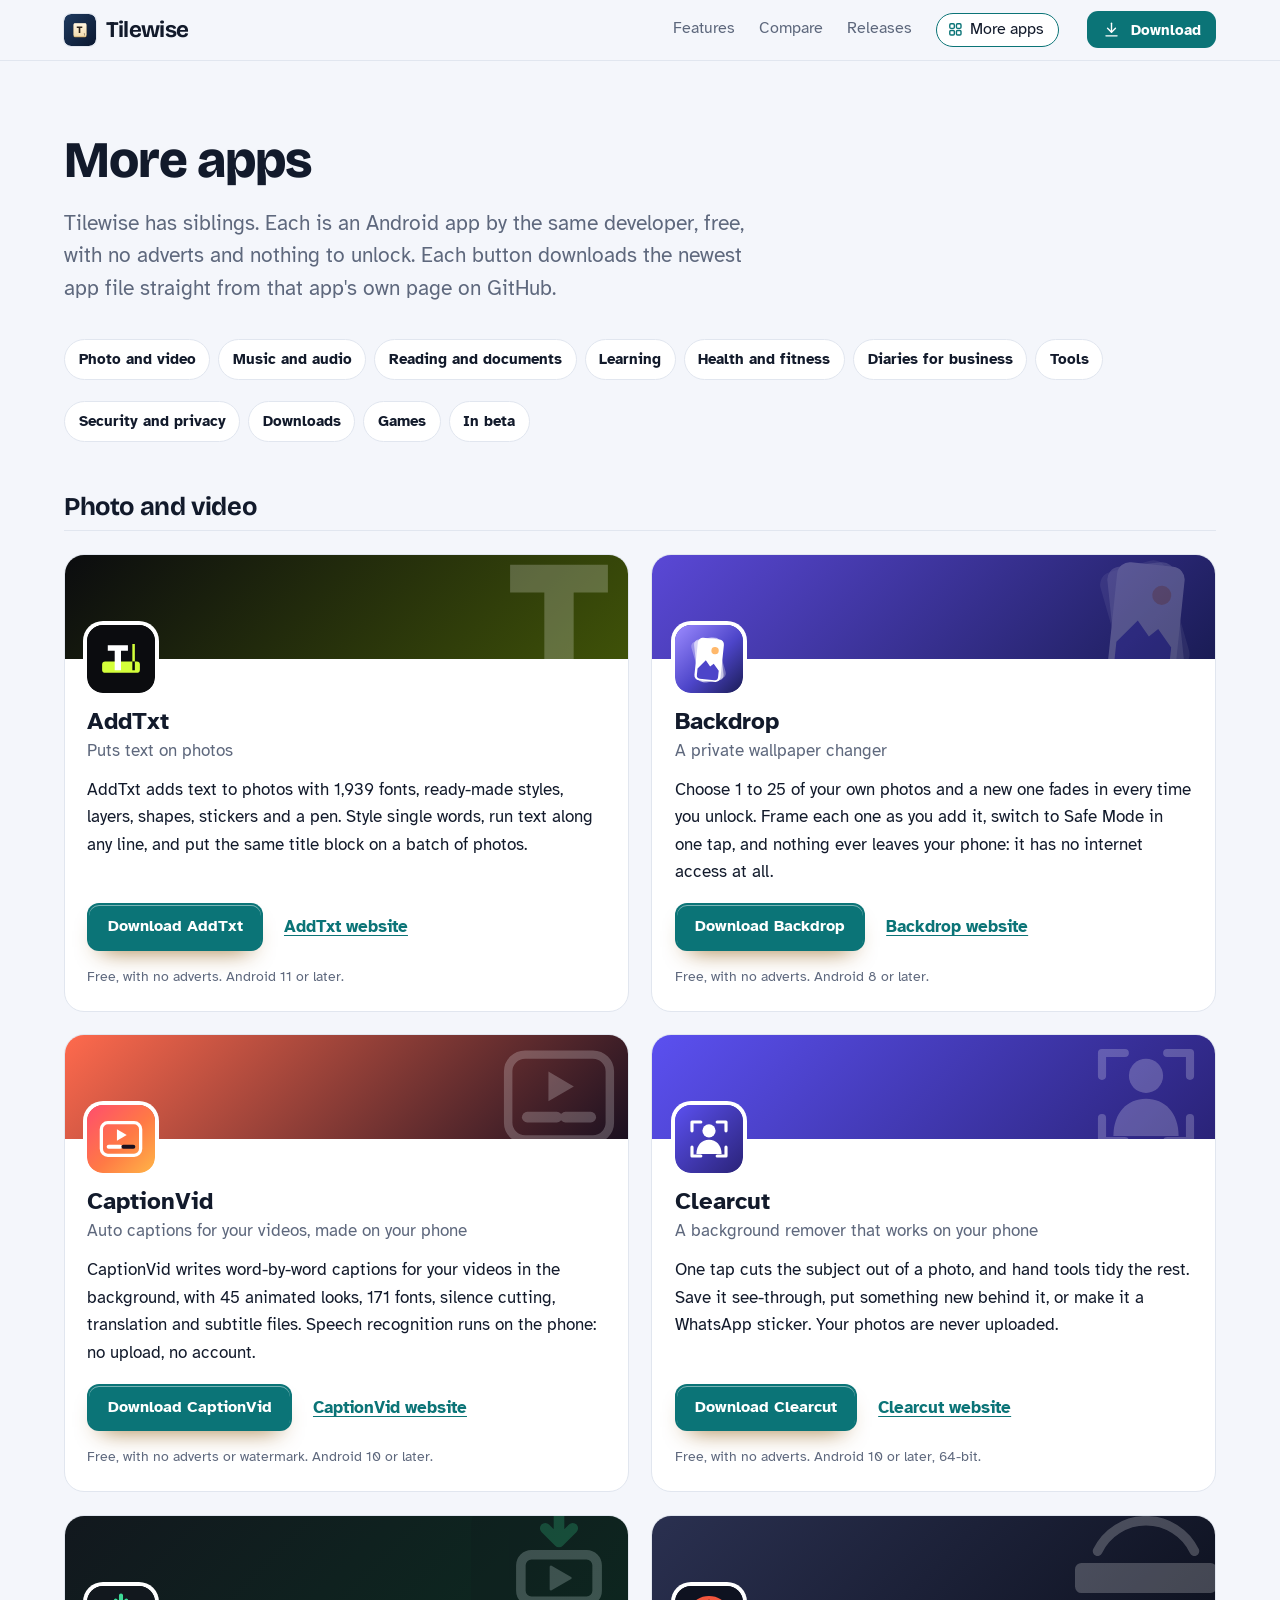
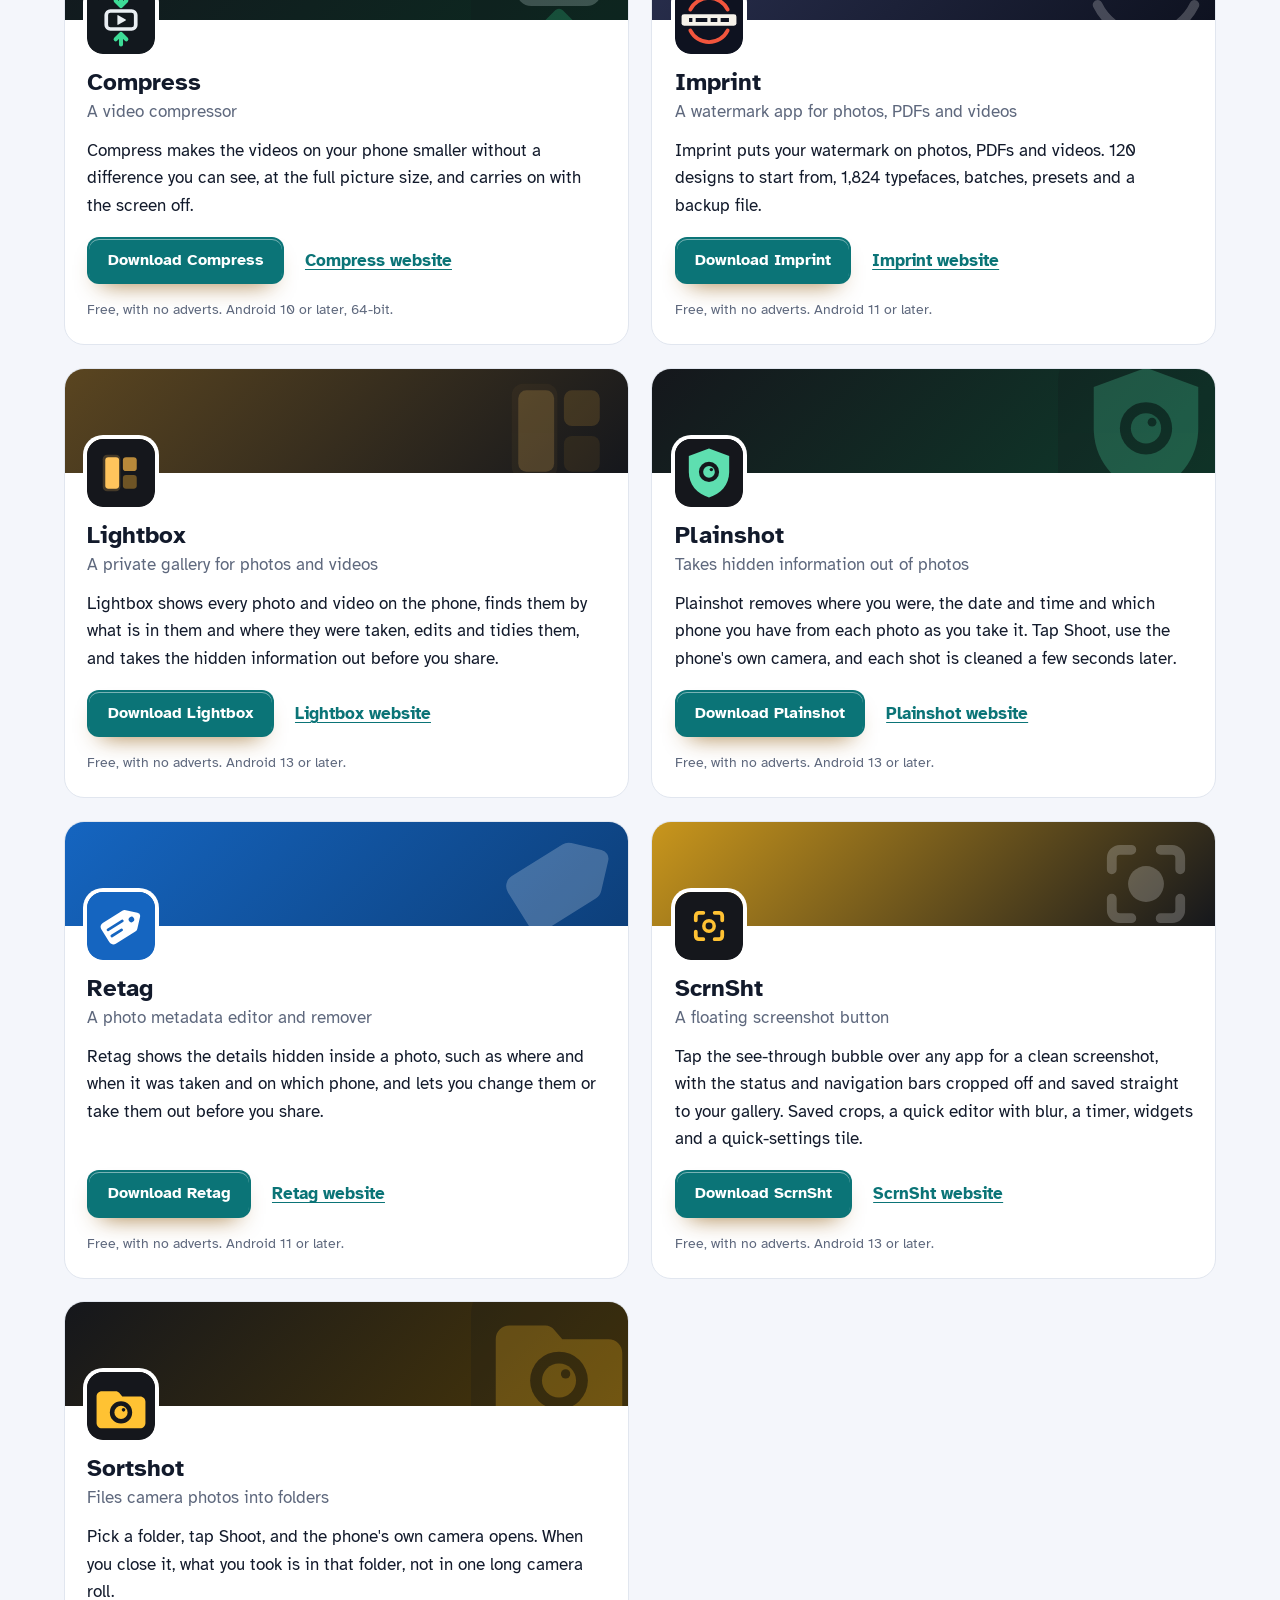
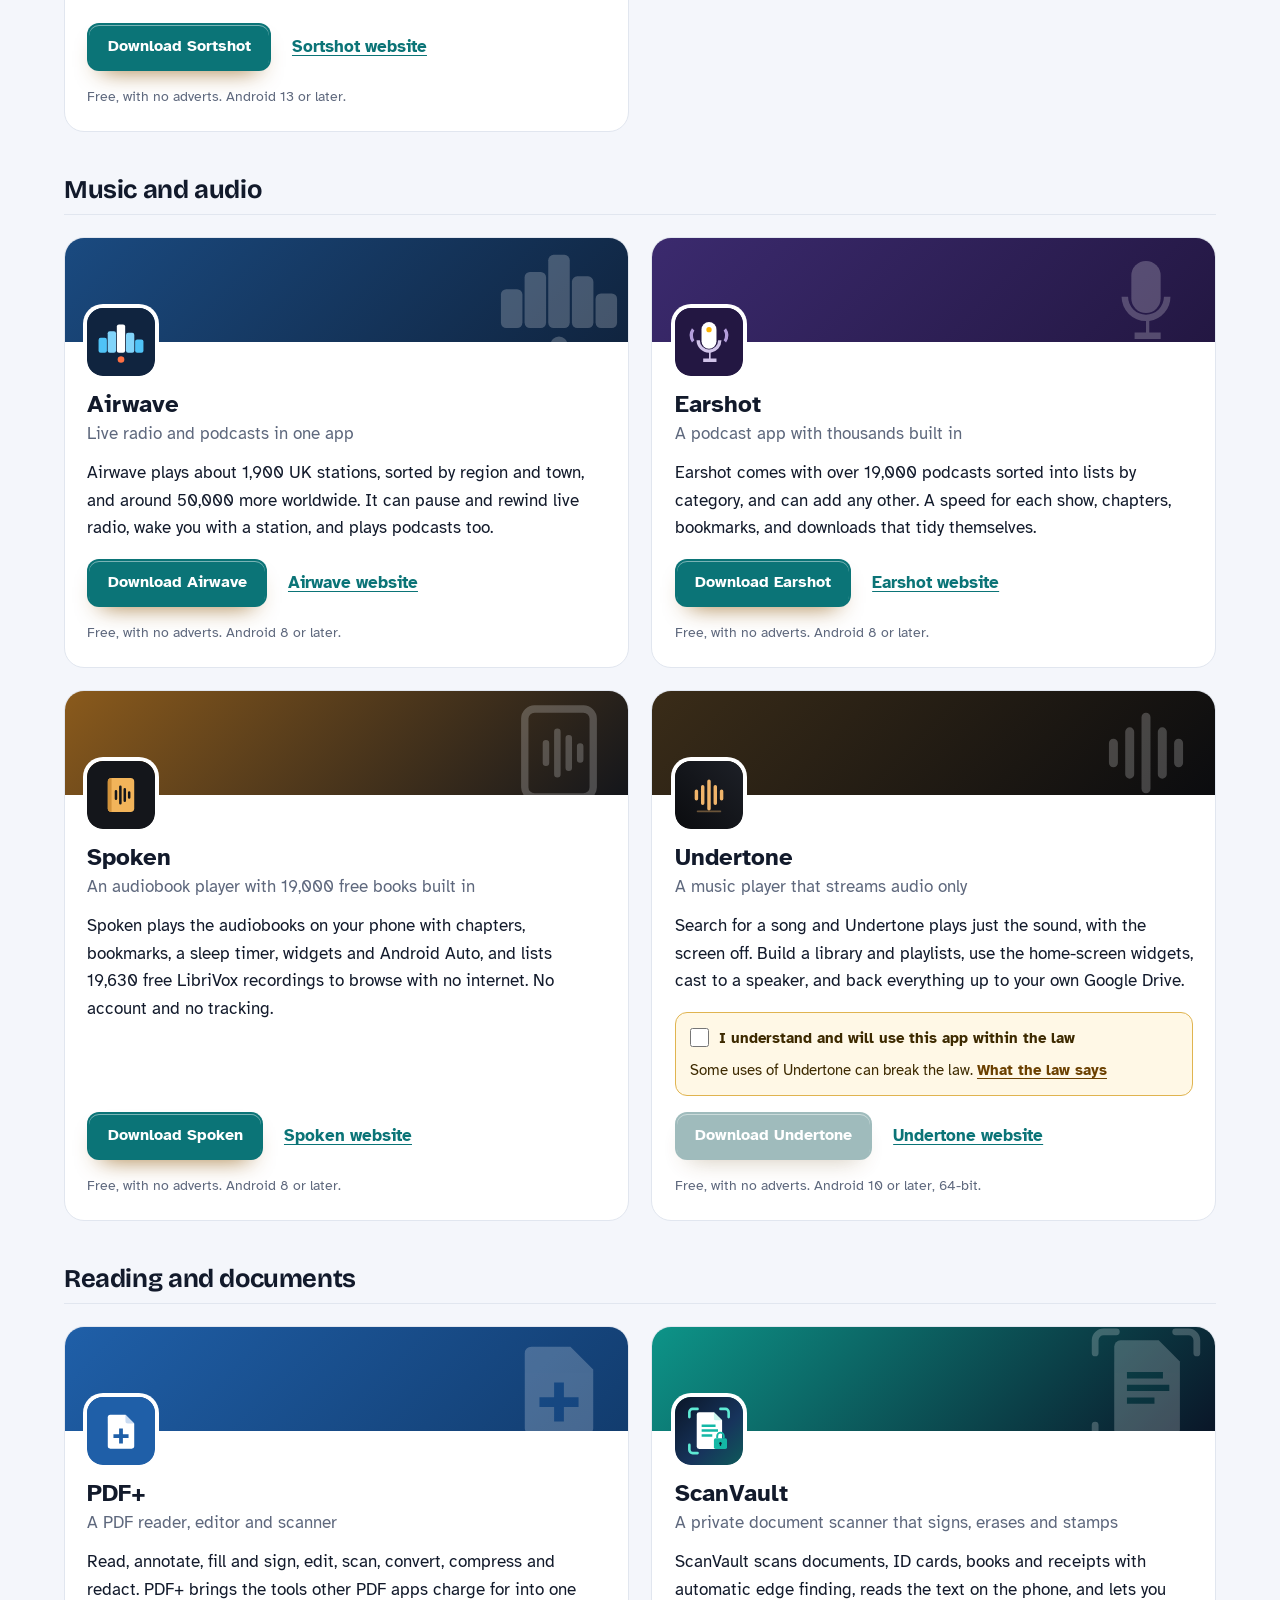
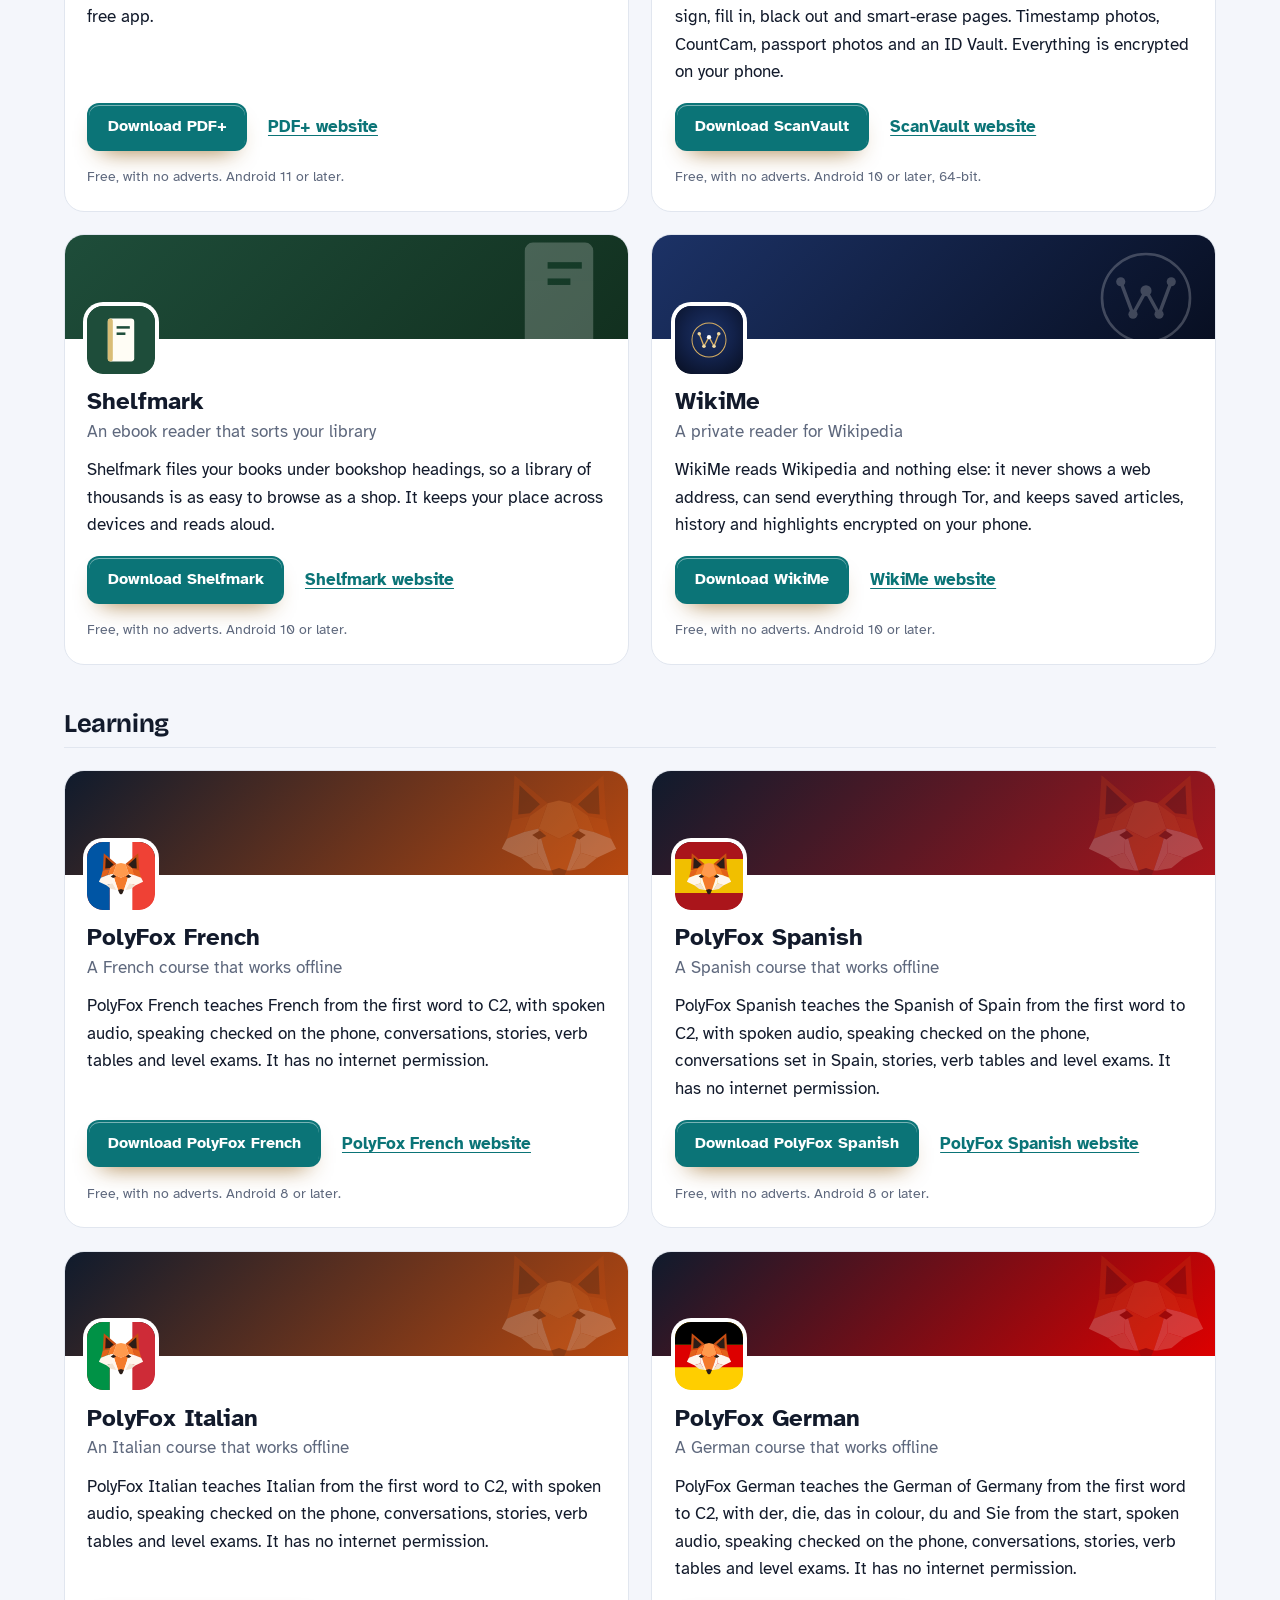
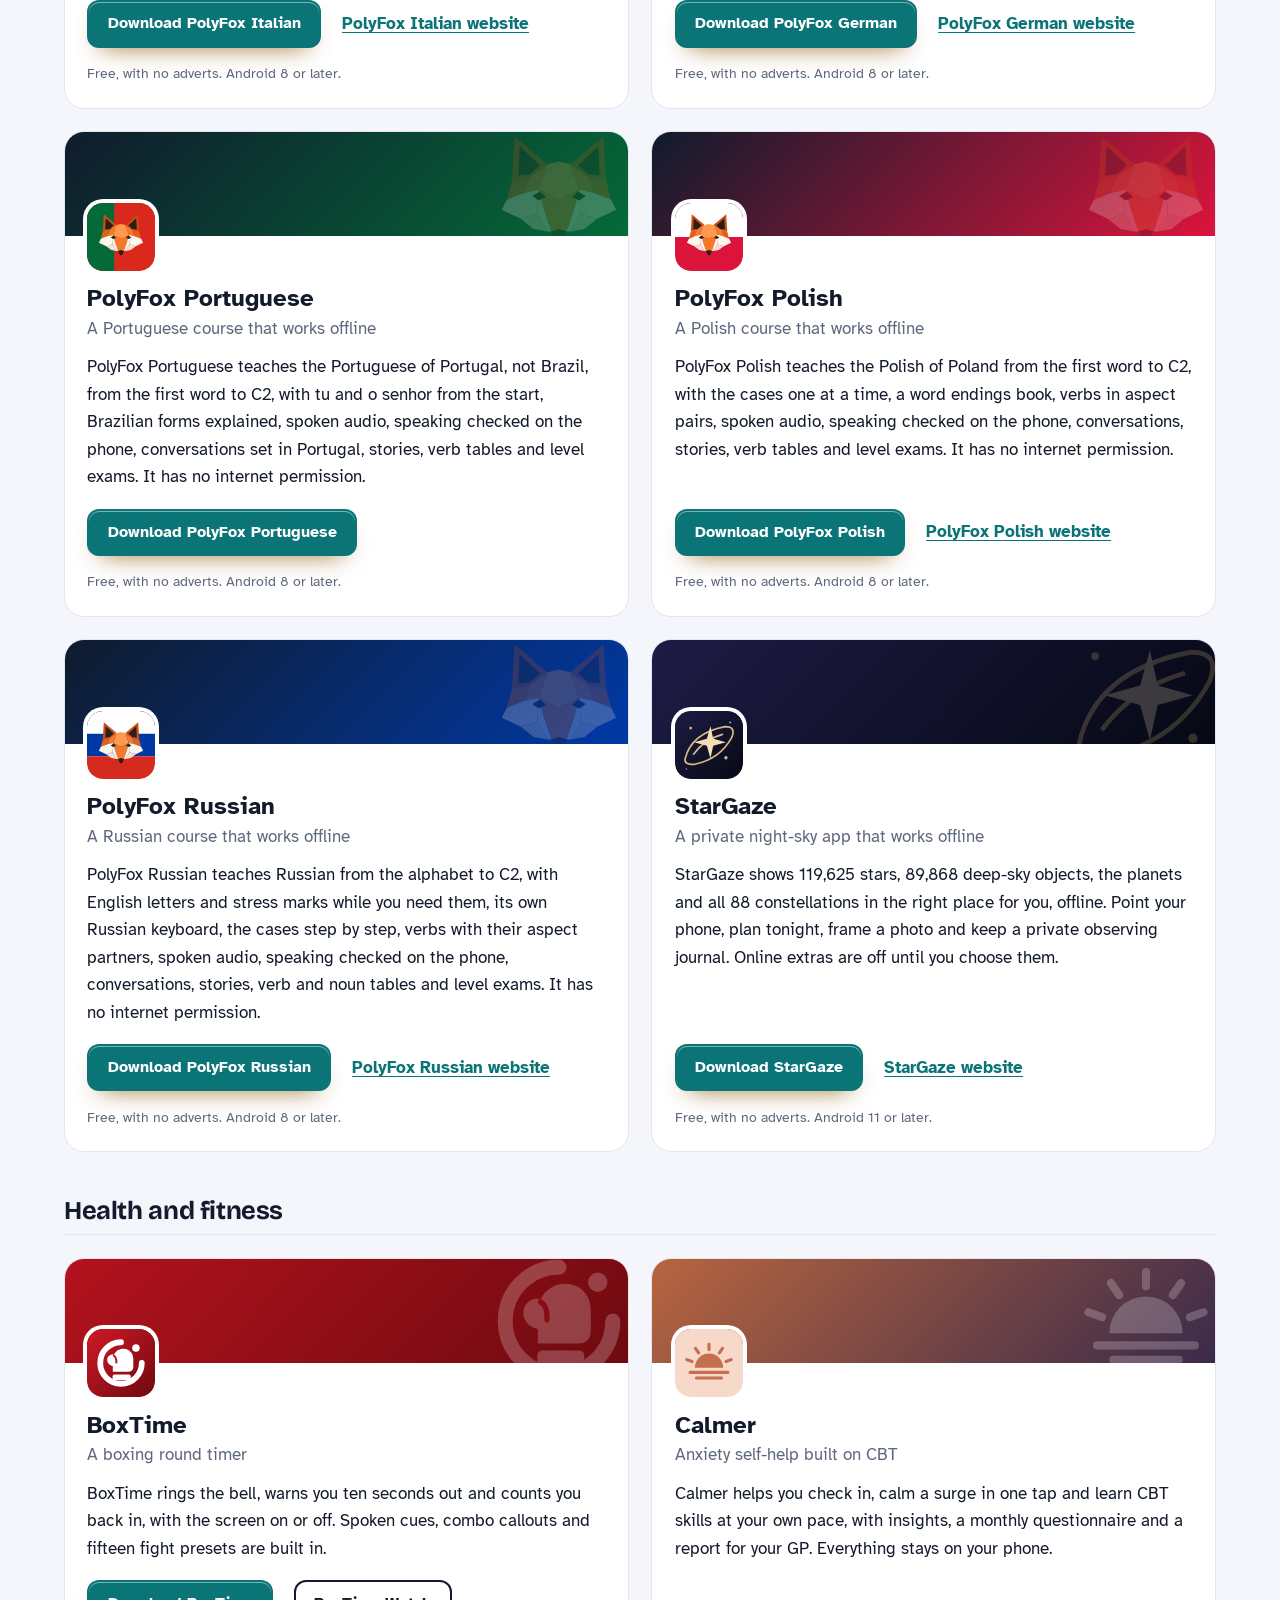
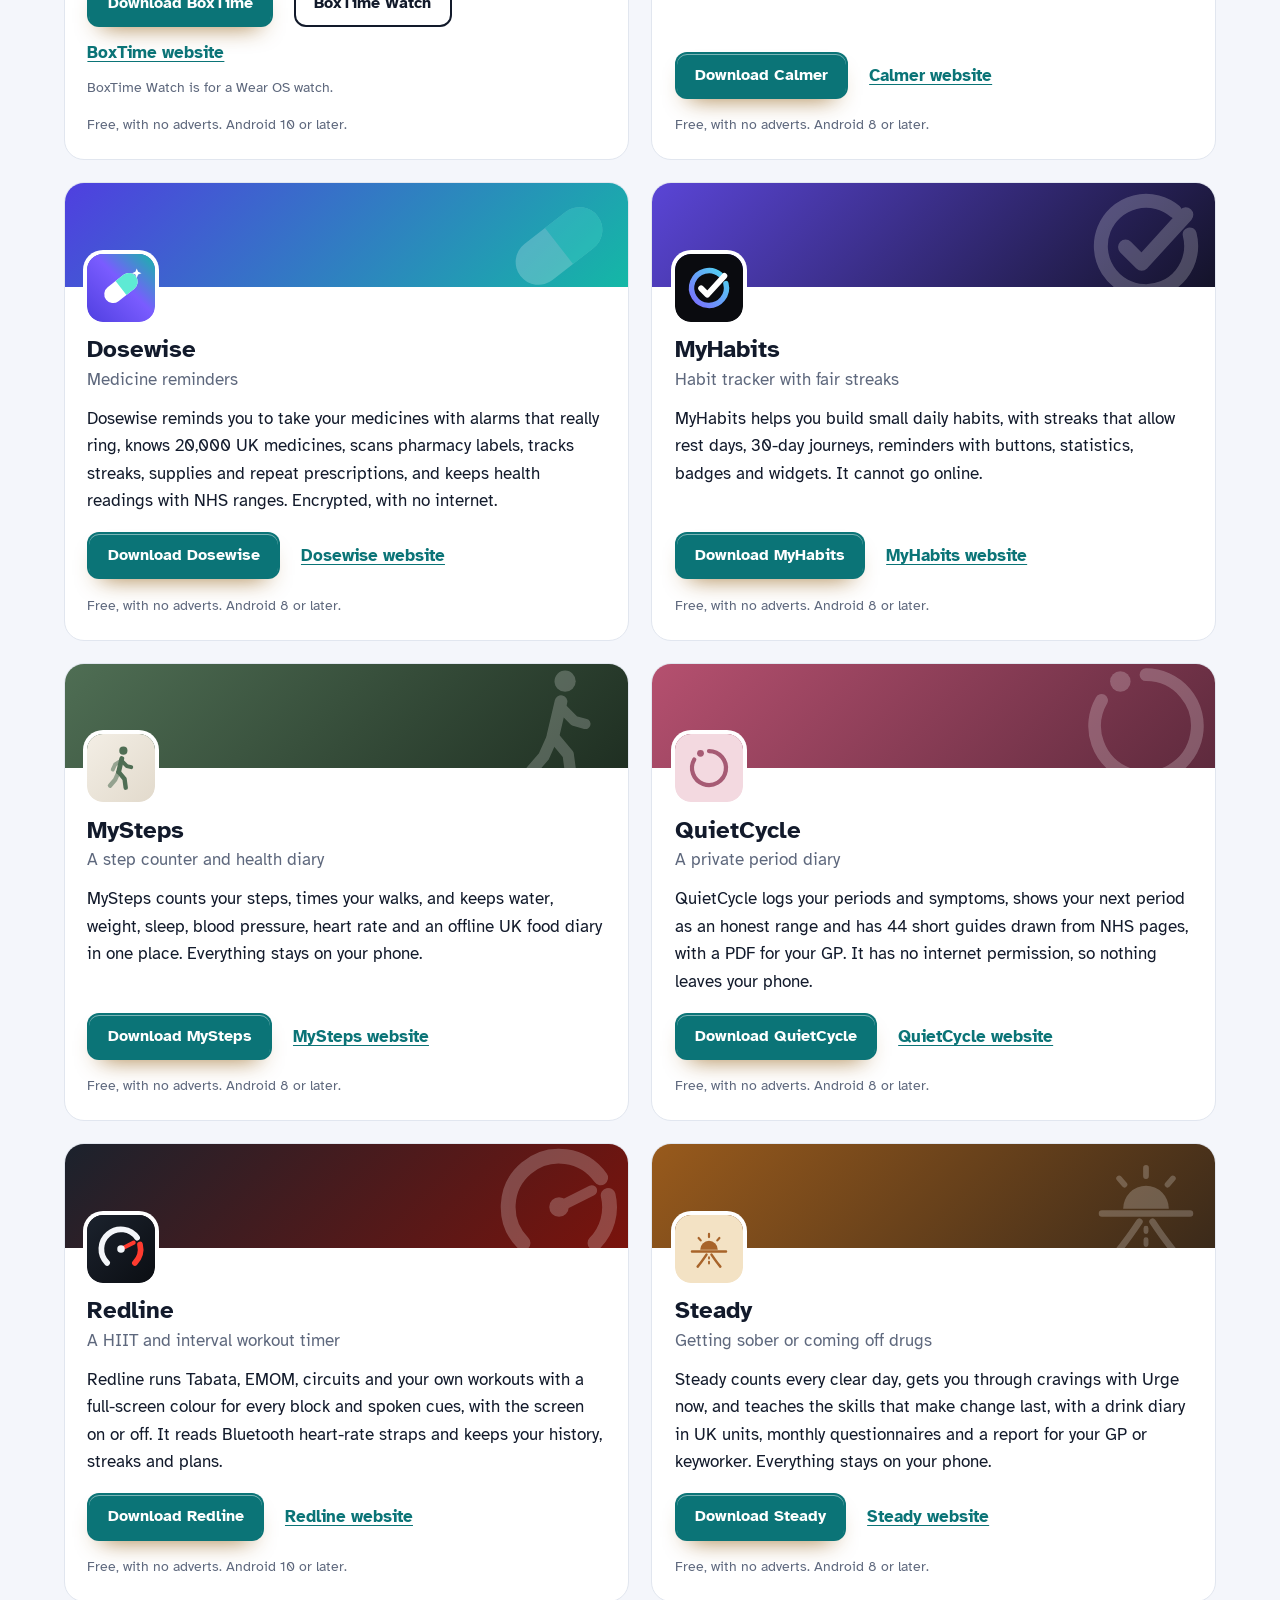
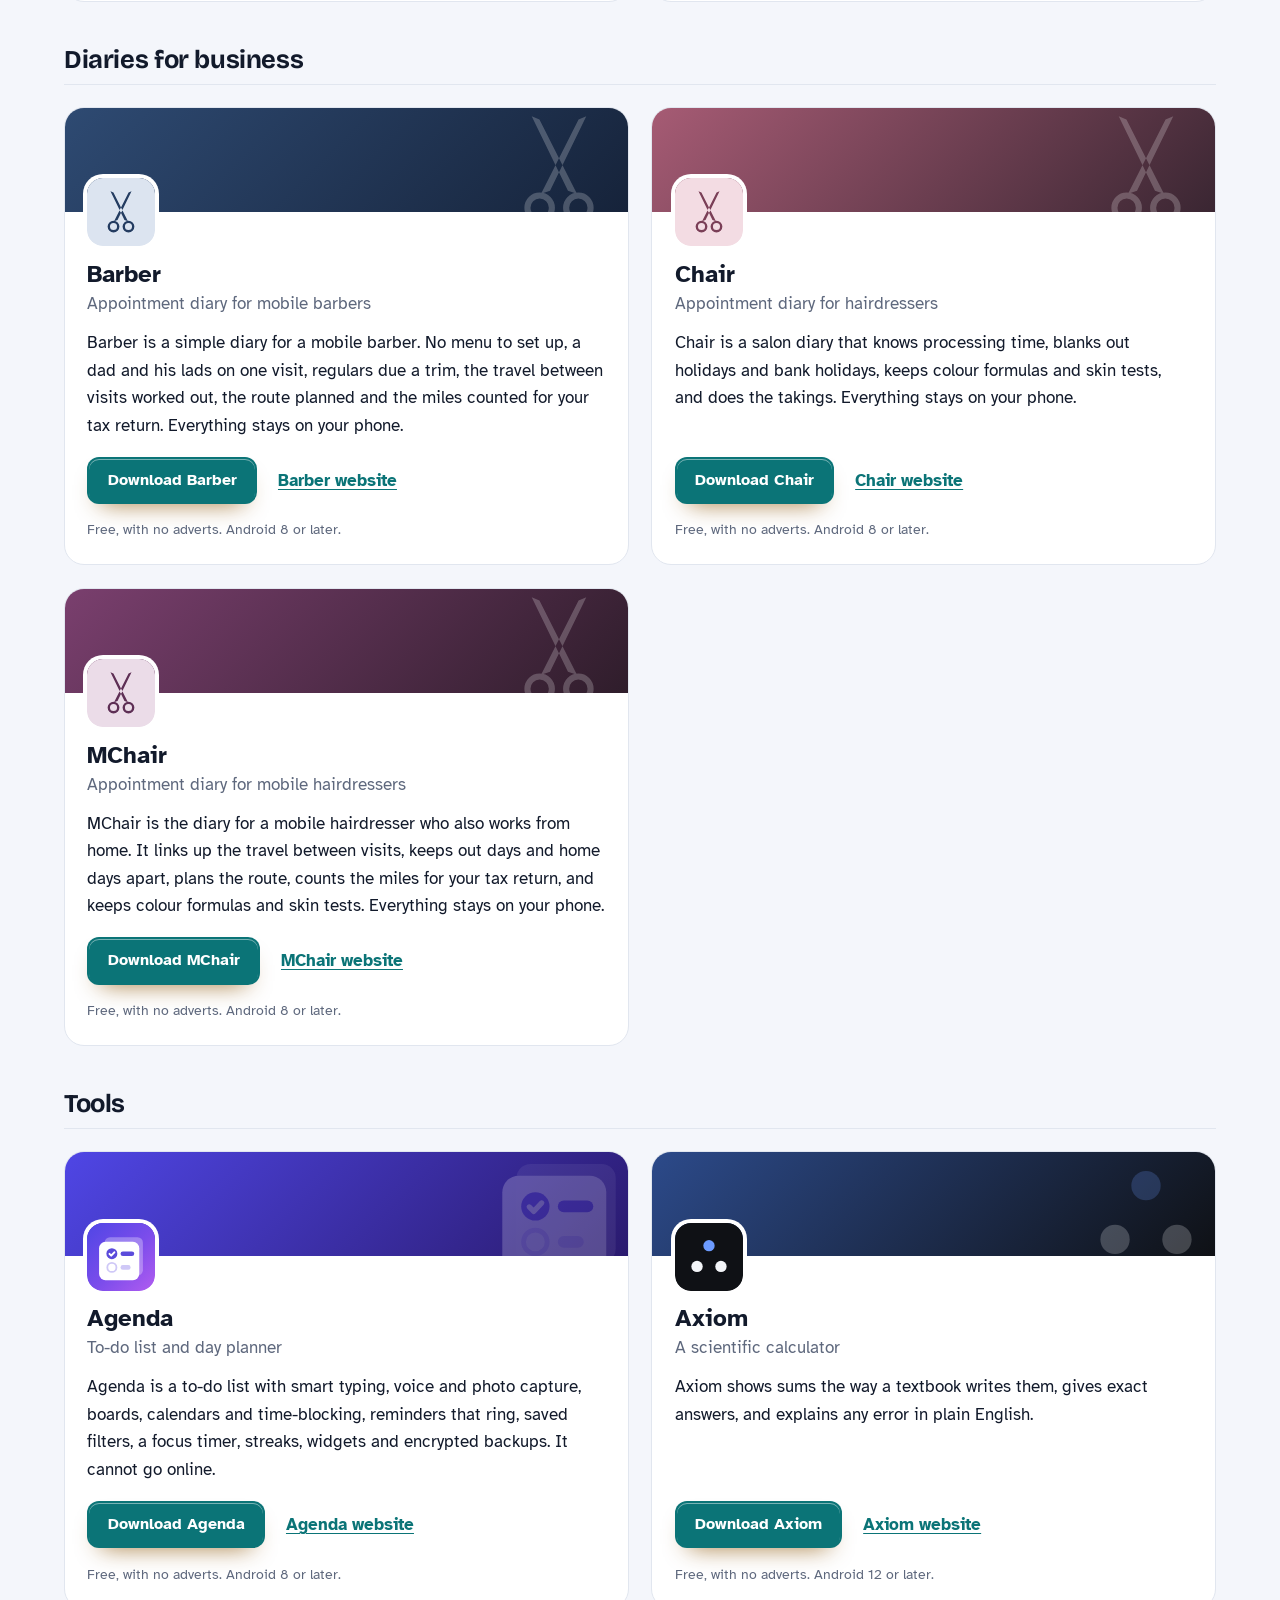
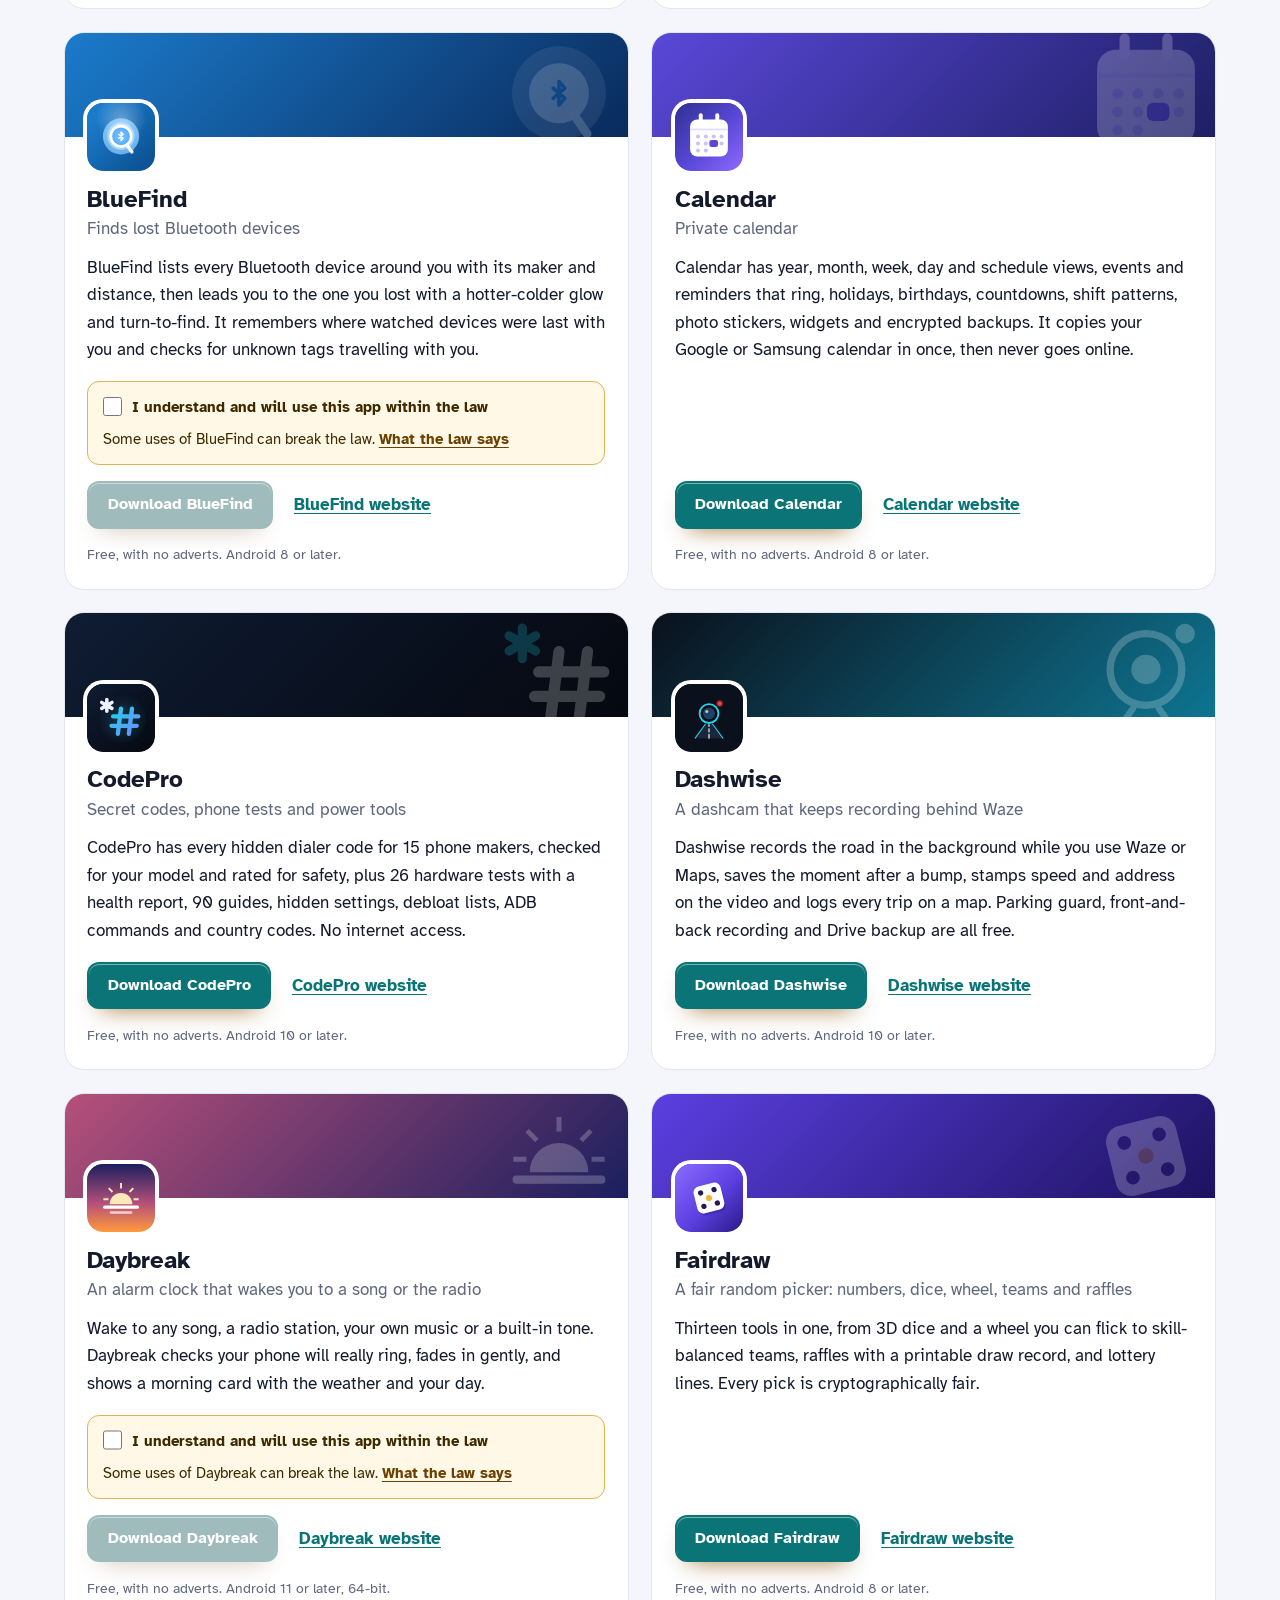
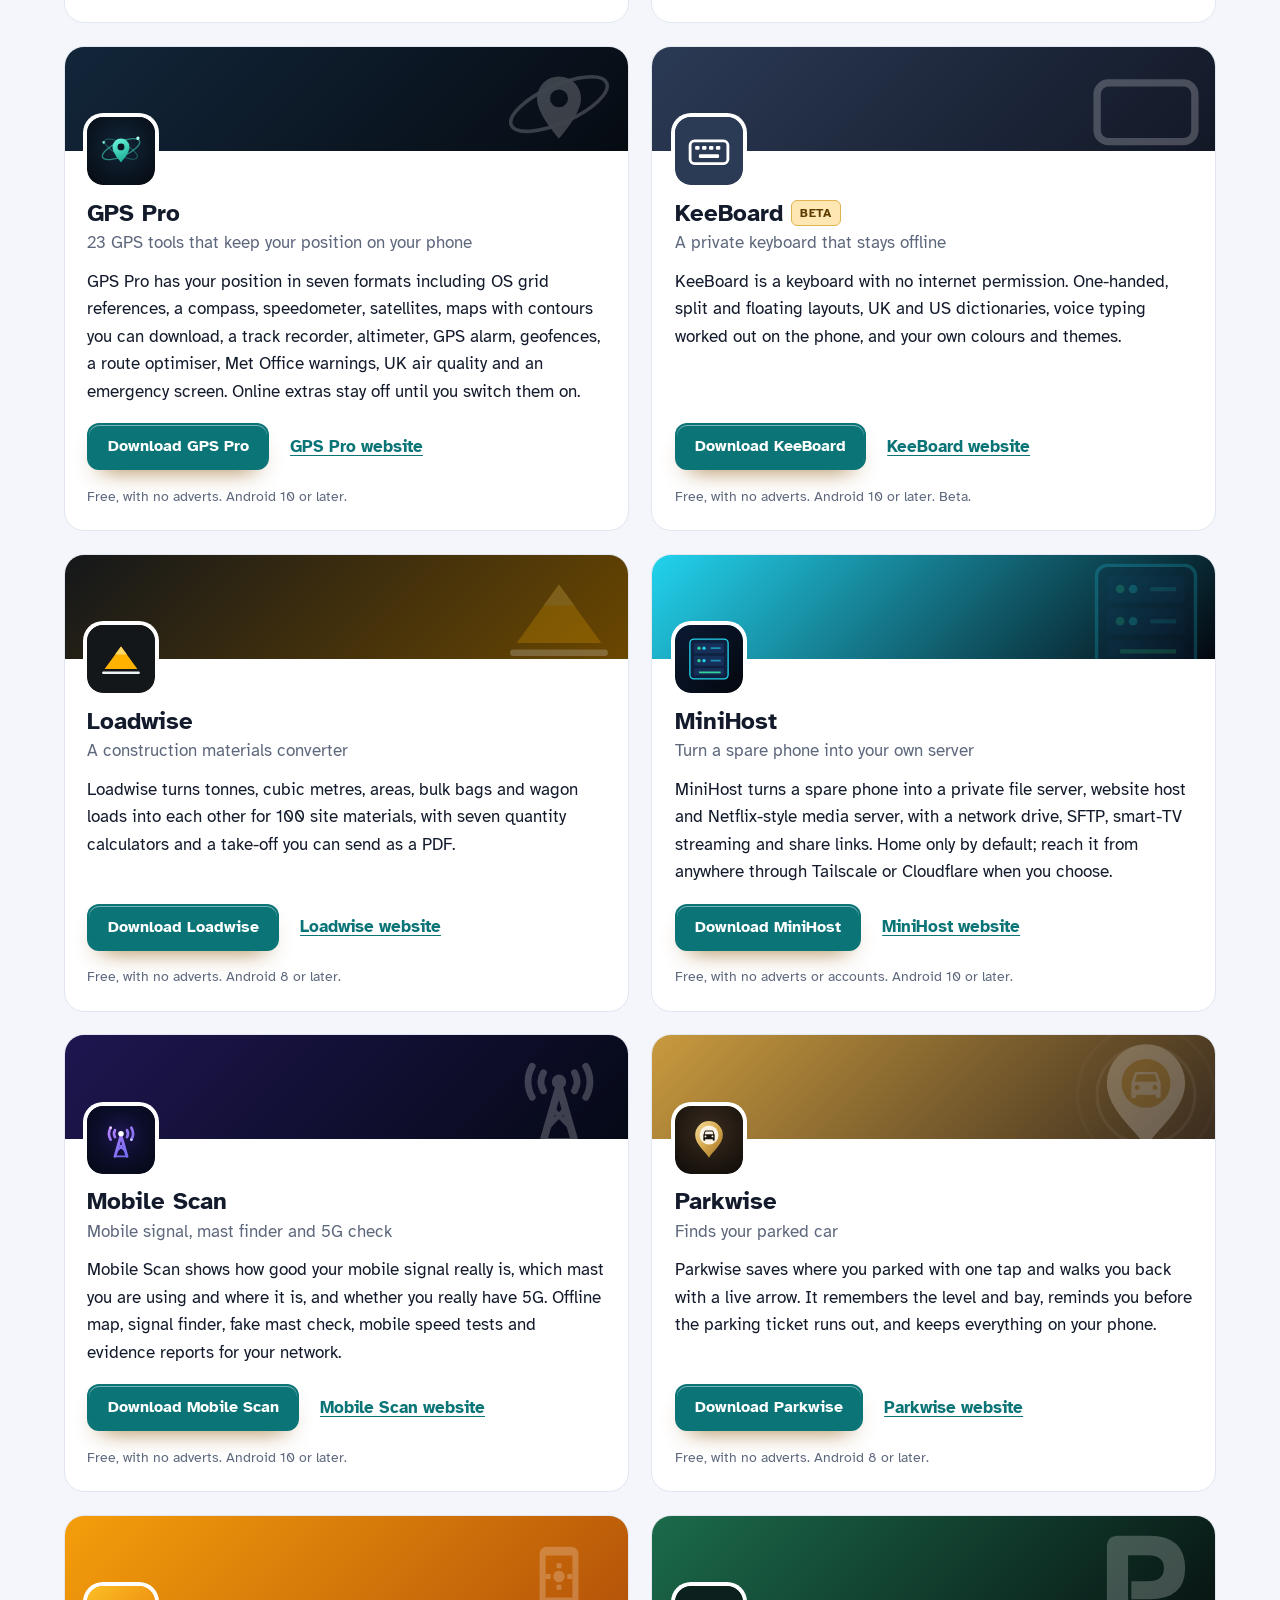
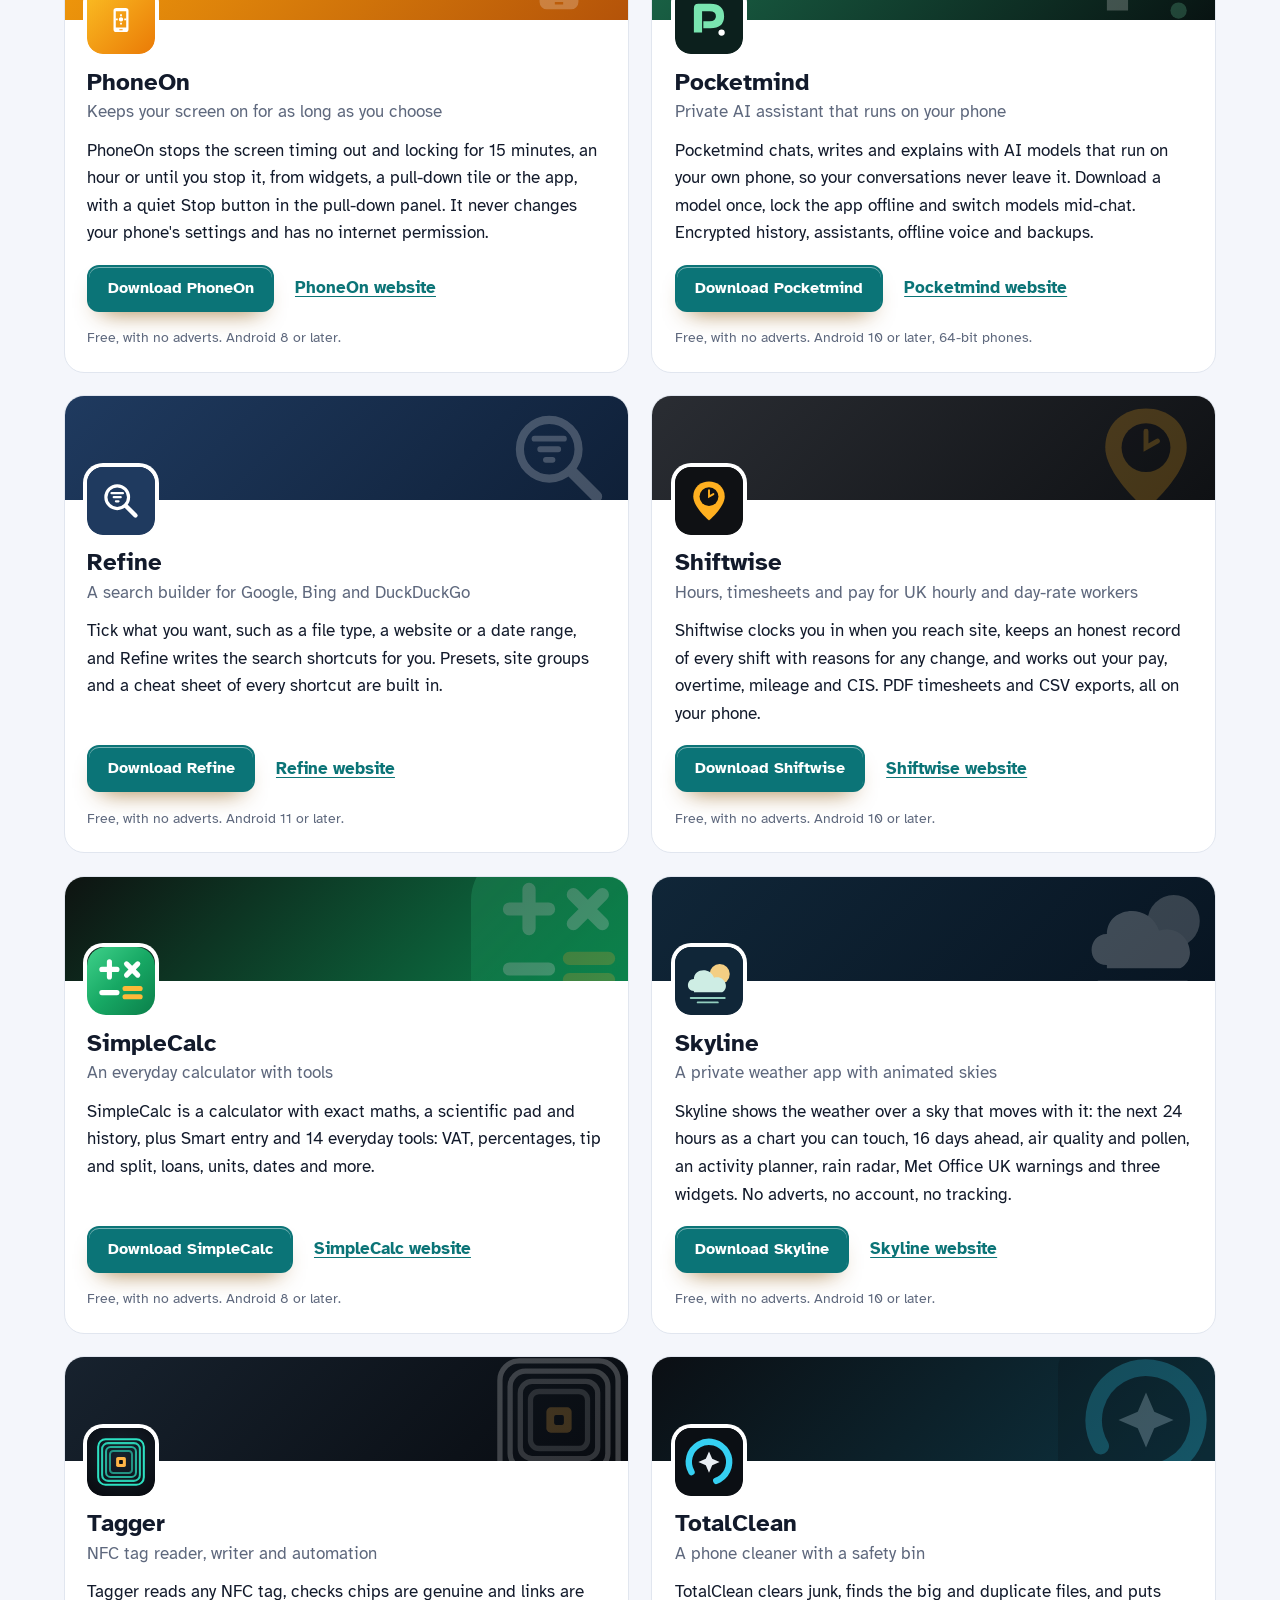
==== more-apps.html @ 2ae79c4f "More apps: add MegaGen" ====
<!DOCTYPE html>
<html lang="en-GB">
<head>
<meta charset="utf-8">
<meta name="viewport" content="width=device-width, initial-scale=1">
<title>More free Android apps from the maker of Tilewise</title>
<meta name="description" content="All 92 free Android apps from the maker of Tilewise, in one list by category, each with its download and a link to its website.">
<meta name="author" content="Jonathan Jackson">
<link rel="canonical" href="https://customgpter.github.io/tilewise/more-apps.html">
<meta name="theme-color" content="#f4f6fb" media="(prefers-color-scheme: light)">
<meta name="theme-color" content="#0d1322" media="(prefers-color-scheme: dark)">
<meta property="og:type" content="website">
<meta property="og:site_name" content="Tilewise">
<meta property="og:title" content="More free Android apps from the maker of Tilewise">
<meta property="og:description" content="All 92 free Android apps from the maker of Tilewise, in one list by category, each with its download and a link to its website.">
<meta property="og:url" content="https://customgpter.github.io/tilewise/more-apps.html">
<meta property="og:image" content="https://customgpter.github.io/tilewise/assets/og.png">
<meta property="og:image:width" content="1200">
<meta property="og:image:height" content="630">
<meta property="og:image:alt" content="Tilewise&#x27;s game screen: a word scoring on the board, the rack of cream tiles below">
<meta property="og:locale" content="en_GB">
<meta name="twitter:card" content="summary_large_image">
<link rel="icon" href="./assets/favicon.svg" type="image/svg+xml">
<link rel="apple-touch-icon" href="./assets/apple-touch-icon.png">
<link rel="preload" href="./assets/fonts/bricolage-grotesque-latin.woff2" as="font" type="font/woff2" crossorigin>
<link rel="preload" href="./assets/fonts/atkinson-hyperlegible-latin-400-normal.woff2" as="font" type="font/woff2" crossorigin>
<link rel="stylesheet" href="./assets/site.css?v=1">
<link rel="stylesheet" href="./assets/house.css?v=1">
<script type="application/ld+json">{"@context":"https://schema.org","@type":"ItemList","name":"Apps from the maker of Tilewise","url":"https://customgpter.github.io/tilewise/more-apps.html","itemListElement":[{"@type":"ListItem","position":1,"name":"AddTxt","url":"https://customgpter.github.io/addtxt/"},{"@type":"ListItem","position":2,"name":"Backdrop","url":"https://customgpter.github.io/backdrop/"},{"@type":"ListItem","position":3,"name":"CaptionVid","url":"https://customgpter.github.io/captionvid/"},{"@type":"ListItem","position":4,"name":"Clearcut","url":"https://customgpter.github.io/clearcut/"},{"@type":"ListItem","position":5,"name":"Compress","url":"https://customgpter.github.io/compress/"},{"@type":"ListItem","position":6,"name":"Imprint","url":"https://customgpter.github.io/imprint/"},{"@type":"ListItem","position":7,"name":"Lightbox","url":"https://customgpter.github.io/lightbox/"},{"@type":"ListItem","position":8,"name":"Plainshot","url":"https://customgpter.github.io/plainshot/"},{"@type":"ListItem","position":9,"name":"Retag","url":"https://customgpter.github.io/retag/"},{"@type":"ListItem","position":10,"name":"ScrnSht","url":"https://customgpter.github.io/scrnsht/"},{"@type":"ListItem","position":11,"name":"Sortshot","url":"https://customgpter.github.io/sortshot/"},{"@type":"ListItem","position":12,"name":"Airwave","url":"https://customgpter.github.io/airwave/"},{"@type":"ListItem","position":13,"name":"Earshot","url":"https://customgpter.github.io/earshot/"},{"@type":"ListItem","position":14,"name":"Spoken","url":"https://customgpter.github.io/spoken/"},{"@type":"ListItem","position":15,"name":"Undertone","url":"https://customgpter.github.io/undertone/"},{"@type":"ListItem","position":16,"name":"PDF+","url":"https://customgpter.github.io/pdfplus/"},{"@type":"ListItem","position":17,"name":"ScanVault","url":"https://customgpter.github.io/scanvault/"},{"@type":"ListItem","position":18,"name":"Shelfmark","url":"https://customgpter.github.io/shelfmark/"},{"@type":"ListItem","position":19,"name":"WikiMe","url":"https://customgpter.github.io/wikime/"},{"@type":"ListItem","position":20,"name":"PolyFox French","url":"https://customgpter.github.io/polyfox/"},{"@type":"ListItem","position":21,"name":"PolyFox German","url":"https://customgpter.github.io/polyfox-german/"},{"@type":"ListItem","position":22,"name":"PolyFox Polish","url":"https://customgpter.github.io/polyfox-polish/"},{"@type":"ListItem","position":23,"name":"PolyFox Russian","url":"https://customgpter.github.io/polyfox-russian/"},{"@type":"ListItem","position":24,"name":"StarGaze","url":"https://customgpter.github.io/stargaze/"},{"@type":"ListItem","position":25,"name":"BoxTime","url":"https://customgpter.github.io/boxtime/"},{"@type":"ListItem","position":26,"name":"Calmer","url":"https://customgpter.github.io/calmer/"},{"@type":"ListItem","position":27,"name":"Dosewise","url":"https://customgpter.github.io/dosewise/"},{"@type":"ListItem","position":28,"name":"MyHabits","url":"https://customgpter.github.io/myhabits/"},{"@type":"ListItem","position":29,"name":"MySteps","url":"https://customgpter.github.io/mysteps/"},{"@type":"ListItem","position":30,"name":"QuietCycle","url":"https://customgpter.github.io/quietcycle/"},{"@type":"ListItem","position":31,"name":"Redline","url":"https://customgpter.github.io/redline/"},{"@type":"ListItem","position":32,"name":"Steady","url":"https://customgpter.github.io/steady/"},{"@type":"ListItem","position":33,"name":"Barber","url":"https://customgpter.github.io/barber/"},{"@type":"ListItem","position":34,"name":"Chair","url":"https://customgpter.github.io/chair/"},{"@type":"ListItem","position":35,"name":"MChair","url":"https://customgpter.github.io/mchair/"},{"@type":"ListItem","position":36,"name":"Agenda","url":"https://customgpter.github.io/agenda/"},{"@type":"ListItem","position":37,"name":"Axiom","url":"https://customgpter.github.io/axiom/"},{"@type":"ListItem","position":38,"name":"BlueFind","url":"https://customgpter.github.io/bluefind/"},{"@type":"ListItem","position":39,"name":"Calendar","url":"https://customgpter.github.io/calendar/"},{"@type":"ListItem","position":40,"name":"CodePro","url":"https://customgpter.github.io/codepro/"},{"@type":"ListItem","position":41,"name":"Dashwise","url":"https://customgpter.github.io/dashwise/"},{"@type":"ListItem","position":42,"name":"Daybreak","url":"https://customgpter.github.io/daybreak/"},{"@type":"ListItem","position":43,"name":"Fairdraw","url":"https://customgpter.github.io/fairdraw/"},{"@type":"ListItem","position":44,"name":"GPS Pro","url":"https://customgpter.github.io/gpspro/"},{"@type":"ListItem","position":45,"name":"KeeBoard","url":"https://customgpter.github.io/keeboard/"},{"@type":"ListItem","position":46,"name":"Loadwise","url":"https://customgpter.github.io/loadwise/"},{"@type":"ListItem","position":47,"name":"MiniHost","url":"https://customgpter.github.io/minihost/"},{"@type":"ListItem","position":48,"name":"Mobile Scan","url":"https://customgpter.github.io/mobilescan/"},{"@type":"ListItem","position":49,"name":"Parkwise","url":"https://customgpter.github.io/parkwise/"},{"@type":"ListItem","position":50,"name":"Pocketmind","url":"https://customgpter.github.io/pocketmind/"},{"@type":"ListItem","position":51,"name":"Refine","url":"https://customgpter.github.io/refine/"},{"@type":"ListItem","position":52,"name":"Shiftwise","url":"https://customgpter.github.io/shiftwise/"},{"@type":"ListItem","position":53,"name":"SimpleCalc","url":"https://customgpter.github.io/simplecalc/"},{"@type":"ListItem","position":54,"name":"Skyline","url":"https://customgpter.github.io/skyline/"},{"@type":"ListItem","position":55,"name":"Tagger","url":"https://customgpter.github.io/tagger/"},{"@type":"ListItem","position":56,"name":"TotalClean","url":"https://customgpter.github.io/totalclean/"},{"@type":"ListItem","position":57,"name":"TVLink","url":"https://customgpter.github.io/tvlink/"},{"@type":"ListItem","position":58,"name":"Unbox","url":"https://customgpter.github.io/unbox/"},{"@type":"ListItem","position":59,"name":"WhatsKeep","url":"https://customgpter.github.io/whatskeep/"},{"@type":"ListItem","position":60,"name":"WiFi Scan","url":"https://customgpter.github.io/wifiscan/"},{"@type":"ListItem","position":61,"name":"Auditly","url":"https://customgpter.github.io/auditly/"},{"@type":"ListItem","position":62,"name":"Backchannel","url":"https://customgpter.github.io/backchannel/"},{"@type":"ListItem","position":63,"name":"ENotes","url":"https://customgpter.github.io/enotes/"},{"@type":"ListItem","position":64,"name":"FindMe","url":"https://customgpter.github.io/findme/"},{"@type":"ListItem","position":65,"name":"iLock","url":"https://customgpter.github.io/ilock/"},{"@type":"ListItem","position":66,"name":"ImSafe","url":"https://customgpter.github.io/imsafe/"},{"@type":"ListItem","position":67,"name":"IShred","url":"https://customgpter.github.io/ishred/"},{"@type":"ListItem","position":68,"name":"LockBox","url":"https://customgpter.github.io/lockbox/"},{"@type":"ListItem","position":69,"name":"PassVault","url":"https://customgpter.github.io/passvault/"},{"@type":"ListItem","position":70,"name":"SpyFind","url":"https://customgpter.github.io/spyfind/"},{"@type":"ListItem","position":71,"name":"TextWipe","url":"https://customgpter.github.io/textwipe/"},{"@type":"ListItem","position":72,"name":"Tracewire","url":"https://customgpter.github.io/tracewire/"},{"@type":"ListItem","position":73,"name":"Vigil","url":"https://customgpter.github.io/vigil/"},{"@type":"ListItem","position":74,"name":"Grab","url":"https://customgpter.github.io/grab/"},{"@type":"ListItem","position":75,"name":"Swarm","url":"https://customgpter.github.io/swarm/"},{"@type":"ListItem","position":76,"name":"Plane Games","url":"https://customgpter.github.io/plane-games/"},{"@type":"ListItem","position":77,"name":"Ninefold","url":"https://customgpter.github.io/ninefold/"},{"@type":"ListItem","position":78,"name":"Cubewise","url":"https://customgpter.github.io/cubewise/"},{"@type":"ListItem","position":79,"name":"Tilewise","url":"https://customgpter.github.io/tilewise/"},{"@type":"ListItem","position":80,"name":"Letterwise","url":"https://customgpter.github.io/letterwise/"},{"@type":"ListItem","position":81,"name":"Kingside","url":"https://customgpter.github.io/kingside/"},{"@type":"ListItem","position":82,"name":"Deckhand","url":"https://customgpter.github.io/deckhand/"},{"@type":"ListItem","position":83,"name":"SNESForge","url":"https://customgpter.github.io/snesforge/"},{"@type":"ListItem","position":84,"name":"Fame Boy","url":"https://customgpter.github.io/fameboy/"},{"@type":"ListItem","position":85,"name":"PSPPro","url":"https://customgpter.github.io/psppro/"},{"@type":"ListItem","position":86,"name":"MegaGen","url":"https://customgpter.github.io/megagen/"},{"@type":"ListItem","position":87,"name":"QVR","url":"https://customgpter.github.io/qvr/"},{"@type":"ListItem","position":88,"name":"QVR Watch","url":"https://customgpter.github.io/qvr-watch/"},{"@type":"ListItem","position":89,"name":"QVRLite","url":"https://customgpter.github.io/qvrlite/"},{"@type":"ListItem","position":90,"name":"Onionz","url":"https://customgpter.github.io/onionz/"},{"@type":"ListItem","position":91,"name":"OnionzWeb","url":"https://customgpter.github.io/onionzweb/"}]}</script>
<link rel="stylesheet" href="./assets/apps-list.css?v=1">
<script src="./assets/apps-list.js?v=1" defer></script>
</head>
<body>
<a class="skip" href="#main">Skip to content</a>
<header class="masthead">
<div class="wrap">
<a class="brand" href="./" aria-label="Tilewise home"><svg viewBox="0 0 108 108" aria-hidden="true"><defs><linearGradient id="twg" x1="0" y1="0" x2="1" y2="1"><stop offset="0" stop-color="#1E3A5F"/><stop offset="1" stop-color="#0B1830"/></linearGradient><linearGradient id="twt" x1="0" y1="0" x2="0" y2="1"><stop offset="0" stop-color="#FFF6E3"/><stop offset="1" stop-color="#F2DDB0"/></linearGradient></defs><rect width="108" height="108" rx="24" fill="url(#twg)"/><g transform="translate(54 54) scale(0.8) translate(-54 -54)"><path fill="#000" fill-opacity=".25" d="M33,30h44a6,6 0,0 1,6 6v46a6,6 0,0 1,-6 6h-44a6,6 0,0 1,-6 -6v-46a6,6 0,0 1,6 -6z"/><path fill="#D9B97C" d="M33,27h42a6,6 0,0 1,6 6v46a6,6 0,0 1,-6 6h-42a6,6 0,0 1,-6 -6v-46a6,6 0,0 1,6 -6z"/><path fill="url(#twt)" d="M33,26h42a6,6 0,0 1,6 6v42a6,6 0,0 1,-6 6h-42a6,6 0,0 1,-6 -6v-42a6,6 0,0 1,6 -6z"/><path fill="#2B2118" d="M48.59 66.5V39.69H55.41V66.5ZM40.33 45.36V39.5H63.67V45.36Z"/><path fill="#2B2118" d="M71.89 77V69H73.65V77ZM70.35 70.51V69H73.54V70.51Z"/></g></svg><span>Tilewise</span></a>
<nav aria-label="Main"><ul><li><a href="./#features">Features</a></li><li><a href="./compare.html">Compare</a></li><li><a href="./releases.html">Releases</a></li><li><a class="more-apps" href="./more-apps.html" aria-current="page"><svg class="ico" viewBox="0 0 24 24" aria-hidden="true"><rect x="4" y="4" width="6.5" height="6.5" rx="1.6"/><rect x="13.5" y="4" width="6.5" height="6.5" rx="1.6"/><rect x="4" y="13.5" width="6.5" height="6.5" rx="1.6"/><rect x="13.5" y="13.5" width="6.5" height="6.5" rx="1.6"/></svg>More apps</a></li></ul></nav>
<a class="button small" href="https://github.com/CustomGPTer/tilewise/releases/latest/download/Tilewise.apk"><svg class="ico" viewBox="0 0 24 24" aria-hidden="true"><path d="M12 4v11"/><path d="M7 10.5l5 5 5-5"/><path d="M5 20h14"/></svg>Download</a>
</div>
</header>
<main id="main" class="doc">
<div class="wrap">
<div class="measure">
<h1>More apps</h1>
<p class="lede">Tilewise has siblings. Each is an Android app by the same developer, free, with no adverts and nothing to unlock. Each button downloads the newest app file straight from that app's own page on GitHub.</p>
</div>
<!-- apps:start -->
<nav class="mapps-jump" aria-label="App groups"><ul><li><a href="#apps-photo">Photo and video</a></li><li><a href="#apps-audio">Music and audio</a></li><li><a href="#apps-reading">Reading and documents</a></li><li><a href="#apps-learning">Learning</a></li><li><a href="#apps-health">Health and fitness</a></li><li><a href="#apps-diaries">Diaries for business</a></li><li><a href="#apps-tools">Tools</a></li><li><a href="#apps-security">Security and privacy</a></li><li><a href="#apps-downloads">Downloads</a></li><li><a href="#apps-games">Games</a></li><li><a href="#apps-testing">In beta</a></li></ul></nav>
<div class="mapps-group" role="group" aria-labelledby="apps-photo"><h2 class="mapps-cat" id="apps-photo">Photo and video</h2>
<ul class="mapps"><li class="mapp" style="--b:#0b0c0f;--b2:#3f5208"><div class="mapp-cover" aria-hidden="true"><svg viewBox="0 0 108 108"><path fill="#fff" d="M24 22h60v17H63v49H45V39H24z"/></svg></div><div class="mapp-body"><svg class="mapp-icon" viewBox="0 0 108 108" aria-hidden="true"><rect width="108" height="108" rx="24" fill="#0b0c0f"/><path fill="#d4ff3a" d="M29 58h50a5 5 0 0 1 5 5v8a5 5 0 0 1-5 5H29a5 5 0 0 1-5-5v-8a5 5 0 0 1 5-5z"/><path fill="#fff" d="M33 32h32v9H54v31H44V41H33z"/><path fill="#d4ff3a" d="M72 30h4v28h-4z"/><path fill="#0b0c0f" d="M72 58h4v14h-4z"/></svg><h3>AddTxt</h3><p class="mapp-kind">Puts text on photos</p><p class="mapp-say">AddTxt adds text to photos with 1,939 fonts, ready-made styles, layers, shapes, stickers and a pen. Style single words, run text along any line, and put the same title block on a batch of photos.</p><p class="mapp-go"><a class="button" href="https://github.com/CustomGPTer/addtxt/releases/latest/download/AddTxt.apk">Download AddTxt</a><a class="mapp-site" href="https://customgpter.github.io/addtxt/">AddTxt website</a></p><p class="mapp-needs">Free, with no adverts. Android 11 or later.</p></div></li>
<li class="mapp" style="--b:#5a48d6;--b2:#1a1c55"><div class="mapp-cover" aria-hidden="true"><svg viewBox="0 0 108 108"><g transform="translate(54 58) scale(1.3) translate(-54 -58)"><rect x="38" y="30" width="32" height="52" rx="6" fill="#fff" fill-opacity=".3" transform="rotate(-16 54 58)"/><rect x="38" y="30" width="32" height="52" rx="6" fill="#fff" fill-opacity=".6" transform="rotate(-6 54 58)"/><g transform="rotate(6 54 58)"><rect x="38" y="30" width="32" height="52" rx="6" fill="#fff"/><path d="M41 68l9-11 6 7 4-4 7 8v8a4 4 0 0 1-4 4H45a4 4 0 0 1-4-4z" fill="#4d45c9"/><circle cx="60" cy="44" r="4.5" fill="#FFB86B"/></g></g></svg></div><div class="mapp-body"><svg class="mapp-icon" viewBox="0 0 108 108" aria-hidden="true"><defs><linearGradient id="i-backdrop-mapp-cc" x1="0" y1="0" x2="1" y2="1"><stop offset="0" stop-color="#9c8bff"/><stop offset=".55" stop-color="#4d45c9"/><stop offset="1" stop-color="#1a1c55"/></linearGradient></defs><rect width="108" height="108" rx="24" fill="url(#i-backdrop-mapp-cc)"/><g transform="translate(54 58) scale(1.3) translate(-54 -58)"><rect x="38" y="30" width="32" height="52" rx="6" fill="#fff" fill-opacity=".3" transform="rotate(-16 54 58)"/><rect x="38" y="30" width="32" height="52" rx="6" fill="#fff" fill-opacity=".6" transform="rotate(-6 54 58)"/><g transform="rotate(6 54 58)"><rect x="38" y="30" width="32" height="52" rx="6" fill="#fff"/><path d="M41 68l9-11 6 7 4-4 7 8v8a4 4 0 0 1-4 4H45a4 4 0 0 1-4-4z" fill="#4d45c9"/><circle cx="60" cy="44" r="4.5" fill="#FFB86B"/></g></g></svg><h3>Backdrop</h3><p class="mapp-kind">A private wallpaper changer</p><p class="mapp-say">Choose 1 to 25 of your own photos and a new one fades in every time you unlock. Frame each one as you add it, switch to Safe Mode in one tap, and nothing ever leaves your phone: it has no internet access at all.</p><p class="mapp-go"><a class="button" href="https://github.com/CustomGPTer/backdrop/releases/latest/download/Backdrop.apk">Download Backdrop</a><a class="mapp-site" href="https://customgpter.github.io/backdrop/">Backdrop website</a></p><p class="mapp-needs">Free, with no adverts. Android 8 or later.</p></div></li>
<li class="mapp" style="--b:#ff6a4d;--b2:#1a1020"><div class="mapp-cover" aria-hidden="true"><svg viewBox="0 0 108 108"><g transform="translate(54 54) scale(1.3) translate(-54 -54)"><path d="M38,34 h32 a8,8 0 0 1 8,8 v24 a8,8 0 0 1 -8,8 h-32 a8,8 0 0 1 -8,-8 v-24 a8,8 0 0 1 8,-8 z" fill="none" stroke="#fff" stroke-width="4"/><path d="M49,42 L61,49 L49,56 Z" fill="#fff"/><path d="M39,61 h14 a2.5,2.5 0 0 1 0,5 h-14 a2.5,2.5 0 0 1 0,-5 z" fill="#fff"/><path d="M57,61 h12 a2.5,2.5 0 0 1 0,5 h-12 a2.5,2.5 0 0 1 0,-5 z" fill="#ffffff"/></g></svg></div><div class="mapp-body"><svg class="mapp-icon" viewBox="0 0 108 108" aria-hidden="true"><defs><linearGradient id="i-captionvid-cvbg" x1="0" y1="0" x2="1" y2="1"><stop offset="0" stop-color="#ff4d6d"/><stop offset=".55" stop-color="#ff7a45"/><stop offset="1" stop-color="#ffb547"/></linearGradient></defs><rect width="108" height="108" rx="24" fill="url(#i-captionvid-cvbg)"/><g transform="translate(54 54) scale(1.3) translate(-54 -54)"><path d="M38,34 h32 a8,8 0 0 1 8,8 v24 a8,8 0 0 1 -8,8 h-32 a8,8 0 0 1 -8,-8 v-24 a8,8 0 0 1 8,-8 z" fill="none" stroke="#fff" stroke-width="4"/><path d="M49,42 L61,49 L49,56 Z" fill="#fff"/><path d="M39,61 h14 a2.5,2.5 0 0 1 0,5 h-14 a2.5,2.5 0 0 1 0,-5 z" fill="#fff"/><path d="M57,61 h12 a2.5,2.5 0 0 1 0,5 h-12 a2.5,2.5 0 0 1 0,-5 z" fill="#1a1020"/></g></svg><h3>CaptionVid</h3><p class="mapp-kind">Auto captions for your videos, made on your phone</p><p class="mapp-say">CaptionVid writes word-by-word captions for your videos in the background, with 45 animated looks, 171 fonts, silence cutting, translation and subtitle files. Speech recognition runs on the phone: no upload, no account.</p><p class="mapp-go"><a class="button" href="https://github.com/CustomGPTer/captionvid/releases/latest/download/CaptionVid.apk">Download CaptionVid</a><a class="mapp-site" href="https://customgpter.github.io/captionvid/">CaptionVid website</a></p><p class="mapp-needs">Free, with no adverts or watermark. Android 10 or later.</p></div></li><li class="mapp" style="--b:#5b50f0;--b2:#2a2378"><div class="mapp-cover" aria-hidden="true"><svg viewBox="0 0 108 108"><circle cx="54" cy="41" r="10.5" fill="#fff"/><path d="M34 78c0-14.5 8.5-23 20-23s20 8.5 20 23z" fill="#fff"/><path d="M27 41V27h14M67 27h14v14M27 67v14h14M67 81h14V67" fill="none" stroke="#fff" stroke-width="5" stroke-linecap="round" stroke-linejoin="round"/></svg></div><div class="mapp-body"><svg class="mapp-icon" viewBox="0 0 108 108" aria-hidden="true"><defs><linearGradient id="i-clearcut-mapp-cc" x1="0" y1="0" x2="1" y2="1"><stop offset="0" stop-color="#5b50f0"/><stop offset="1" stop-color="#2a2378"/></linearGradient></defs><rect width="108" height="108" rx="24" fill="url(#i-clearcut-mapp-cc)"/><circle cx="54" cy="41" r="10.5" fill="#fff"/><path d="M34 78c0-14.5 8.5-23 20-23s20 8.5 20 23z" fill="#fff"/><path d="M27 41V27h14M67 27h14v14M27 67v14h14M67 81h14V67" fill="none" stroke="#fff" stroke-width="5" stroke-linecap="round" stroke-linejoin="round"/></svg><h3>Clearcut</h3><p class="mapp-kind">A background remover that works on your phone</p><p class="mapp-say">One tap cuts the subject out of a photo, and hand tools tidy the rest. Save it see-through, put something new behind it, or make it a WhatsApp sticker. Your photos are never uploaded.</p><p class="mapp-go"><a class="button" href="https://github.com/CustomGPTer/clearcut/releases/latest/download/Clearcut.apk">Download Clearcut</a><a class="mapp-site" href="https://customgpter.github.io/clearcut/">Clearcut website</a></p><p class="mapp-needs">Free, with no adverts. Android 10 or later, 64-bit.</p></div></li>
<li class="mapp" style="--b:#12181e;--b2:#0c2a20"><div class="mapp-cover" aria-hidden="true"><svg viewBox="0 0 108 108"><rect width="108" height="108" rx="24" fill="#12181e"/><g transform="translate(54 54) scale(1.3) translate(-54 -54)"><path fill="none" stroke="#e9eef3" stroke-width="4.5" stroke-linejoin="round" d="M41 43h26a5 5 0 0 1 5 5v12a5 5 0 0 1-5 5H41a5 5 0 0 1-5-5V48a5 5 0 0 1 5-5z"/><path fill="#e9eef3" d="M50.5 48.2l9.2 5.3a.6.6 0 0 1 0 1l-9.2 5.3a.6.6 0 0 1-.9-.5V48.7a.6.6 0 0 1 .9-.5z"/><path fill="none" stroke="#3ddc97" stroke-width="5" stroke-linecap="round" stroke-linejoin="round" d="M54 24v12M47.5 30.5 54 37l6.5-6.5M54 84V72M47.5 77.5 54 71l6.5 6.5"/></g></svg></div><div class="mapp-body"><svg class="mapp-icon" viewBox="0 0 108 108" aria-hidden="true"><rect width="108" height="108" rx="24" fill="#12181e"/><g transform="translate(54 54) scale(1.3) translate(-54 -54)"><path fill="none" stroke="#e9eef3" stroke-width="4.5" stroke-linejoin="round" d="M41 43h26a5 5 0 0 1 5 5v12a5 5 0 0 1-5 5H41a5 5 0 0 1-5-5V48a5 5 0 0 1 5-5z"/><path fill="#e9eef3" d="M50.5 48.2l9.2 5.3a.6.6 0 0 1 0 1l-9.2 5.3a.6.6 0 0 1-.9-.5V48.7a.6.6 0 0 1 .9-.5z"/><path fill="none" stroke="#3ddc97" stroke-width="5" stroke-linecap="round" stroke-linejoin="round" d="M54 24v12M47.5 30.5 54 37l6.5-6.5M54 84V72M47.5 77.5 54 71l6.5 6.5"/></g></svg><h3>Compress</h3><p class="mapp-kind">A video compressor</p><p class="mapp-say">Compress makes the videos on your phone smaller without a difference you can see, at the full picture size, and carries on with the screen off.</p><p class="mapp-go"><a class="button" href="https://github.com/CustomGPTer/compress/releases/latest/download/Compress.apk">Download Compress</a><a class="mapp-site" href="https://customgpter.github.io/compress/">Compress website</a></p><p class="mapp-needs">Free, with no adverts. Android 10 or later, 64-bit.</p></div></li>
<li class="mapp" style="--b:#2a3050;--b2:#0e1220"><div class="mapp-cover" aria-hidden="true"><svg viewBox="0 0 108 108"><g transform="translate(54 54) scale(1.32) translate(-54 -54)"><path d="M31.5 41.500A25 25 0 0 1 76.500 41.500" fill="none" stroke="#fff" stroke-width="4.5" stroke-linecap="round"/><path d="M76.500 66.500A25 25 0 0 1 31.500 66.500" fill="none" stroke="#fff" stroke-width="4.5" stroke-linecap="round"/><path fill="#fff" d="M24 47h60a3 3 0 0 1 3 3v8a3 3 0 0 1-3 3H24a3 3 0 0 1-3-3v-8a3 3 0 0 1 3-3z"/></g></svg></div><div class="mapp-body"><svg class="mapp-icon" viewBox="0 0 108 108" aria-hidden="true"><rect width="108" height="108" rx="24" fill="#0e1220"/><g transform="translate(54 54) scale(1.32) translate(-54 -54)"><path d="M31.5 41.500A25 25 0 0 1 76.500 41.500" fill="none" stroke="#f2553d" stroke-width="4.5" stroke-linecap="round"/><path d="M76.500 66.500A25 25 0 0 1 31.500 66.500" fill="none" stroke="#f2553d" stroke-width="4.5" stroke-linecap="round"/><path fill="#f6f2ea" d="M24 47h60a3 3 0 0 1 3 3v8a3 3 0 0 1-3 3H24a3 3 0 0 1-3-3v-8a3 3 0 0 1 3-3z"/><path fill="#0e1220" d="M30 51.500h4v5h-4zM38 51.500h14v5H38zM56 51.500h8v5h-8zM68 51.500h10v5H68z"/></g></svg><h3>Imprint</h3><p class="mapp-kind">A watermark app for photos, PDFs and videos</p><p class="mapp-say">Imprint puts your watermark on photos, PDFs and videos. 120 designs to start from, 1,824 typefaces, batches, presets and a backup file.</p><p class="mapp-go"><a class="button" href="https://github.com/CustomGPTer/imprint/releases/latest/download/Imprint.apk">Download Imprint</a><a class="mapp-site" href="https://customgpter.github.io/imprint/">Imprint website</a></p><p class="mapp-needs">Free, with no adverts. Android 11 or later.</p></div></li>
<li class="mapp" style="--b:#5a4520;--b2:#15171c"><div class="mapp-cover" aria-hidden="true"><svg viewBox="0 0 108 108"><path fill="#ffc45c" fill-opacity=".2" d="M32 25h14a7 7 0 0 1 7 7v44a7 7 0 0 1-7 7H32a7 7 0 0 1-7-7V32a7 7 0 0 1 7-7z"/><path fill="#ffc45c" d="M34 29h12a5 5 0 0 1 5 5v40a5 5 0 0 1-5 5H34a5 5 0 0 1-5-5V34a5 5 0 0 1 5-5z"/><path fill="#b8893a" d="M62 29h12a5 5 0 0 1 5 5v12a5 5 0 0 1-5 5H62a5 5 0 0 1-5-5V34a5 5 0 0 1 5-5z"/><path fill="#6e5425" d="M62 57h12a5 5 0 0 1 5 5v12a5 5 0 0 1-5 5H62a5 5 0 0 1-5-5V62a5 5 0 0 1 5-5z"/></svg></div><div class="mapp-body"><svg class="mapp-icon" viewBox="0 0 108 108" aria-hidden="true"><rect width="108" height="108" rx="24" fill="#15171c"/><path fill="#ffc45c" fill-opacity=".2" d="M32 25h14a7 7 0 0 1 7 7v44a7 7 0 0 1-7 7H32a7 7 0 0 1-7-7V32a7 7 0 0 1 7-7z"/><path fill="#ffc45c" d="M34 29h12a5 5 0 0 1 5 5v40a5 5 0 0 1-5 5H34a5 5 0 0 1-5-5V34a5 5 0 0 1 5-5z"/><path fill="#b8893a" d="M62 29h12a5 5 0 0 1 5 5v12a5 5 0 0 1-5 5H62a5 5 0 0 1-5-5V34a5 5 0 0 1 5-5z"/><path fill="#6e5425" d="M62 57h12a5 5 0 0 1 5 5v12a5 5 0 0 1-5 5H62a5 5 0 0 1-5-5V62a5 5 0 0 1 5-5z"/></svg><h3>Lightbox</h3><p class="mapp-kind">A private gallery for photos and videos</p><p class="mapp-say">Lightbox shows every photo and video on the phone, finds them by what is in them and where they were taken, edits and tidies them, and takes the hidden information out before you share.</p><p class="mapp-go"><a class="button" href="https://github.com/CustomGPTer/lightbox/releases/latest/download/Lightbox.apk">Download Lightbox</a><a class="mapp-site" href="https://customgpter.github.io/lightbox/">Lightbox website</a></p><p class="mapp-needs">Free, with no adverts. Android 13 or later.</p></div></li>
<li class="mapp" style="--b:#15171c;--b2:#0e3b2b"><div class="mapp-cover" aria-hidden="true"><svg viewBox="0 0 64 64"><rect width="64" height="64" rx="14" fill="#15171c"/><path d="M32 9l19 7v15c0 12-8 20.5-19 24-11-3.5-19-12-19-24V16z" fill="#5edfb0"/><circle cx="32" cy="31" r="9.5" fill="#15171c"/><circle cx="32" cy="31" r="5.5" fill="#5edfb0"/><circle cx="34.2" cy="28.8" r="1.6" fill="#15171c"/></svg></div><div class="mapp-body"><svg class="mapp-icon" viewBox="0 0 64 64" aria-hidden="true"><rect width="64" height="64" rx="14" fill="#15171c"/><path d="M32 9l19 7v15c0 12-8 20.5-19 24-11-3.5-19-12-19-24V16z" fill="#5edfb0"/><circle cx="32" cy="31" r="9.5" fill="#15171c"/><circle cx="32" cy="31" r="5.5" fill="#5edfb0"/><circle cx="34.2" cy="28.8" r="1.6" fill="#15171c"/></svg><h3>Plainshot</h3><p class="mapp-kind">Takes hidden information out of photos</p><p class="mapp-say">Plainshot removes where you were, the date and time and which phone you have from each photo as you take it. Tap Shoot, use the phone&#x27;s own camera, and each shot is cleaned a few seconds later.</p><p class="mapp-go"><a class="button" href="https://github.com/CustomGPTer/plainshot/releases/latest/download/Plainshot.apk">Download Plainshot</a><a class="mapp-site" href="https://customgpter.github.io/plainshot/">Plainshot website</a></p><p class="mapp-needs">Free, with no adverts. Android 13 or later.</p></div></li>
<li class="mapp" style="--b:#1565c0;--b2:#0d3f7a"><div class="mapp-cover" aria-hidden="true"><svg viewBox="0 0 108 108"><g transform="translate(54 54) scale(1.22) rotate(-32) translate(-54 -54)"><path fill="#fff" d="M36 38h30a6 6 0 0 1 4.2 1.8l11 11a4.5 4.5 0 0 1 0 6.4l-11 11a6 6 0 0 1-4.2 1.8H36a6 6 0 0 1-6-6V44a6 6 0 0 1 6-6z"/></g></svg></div><div class="mapp-body"><svg class="mapp-icon" viewBox="0 0 108 108" aria-hidden="true"><rect width="108" height="108" rx="24" fill="#1565c0"/><g transform="translate(54 54) scale(1.22) rotate(-32) translate(-54 -54)"><path fill="#fff" d="M36 38h30a6 6 0 0 1 4.2 1.8l11 11a4.5 4.5 0 0 1 0 6.4l-11 11a6 6 0 0 1-4.2 1.8H36a6 6 0 0 1-6-6V44a6 6 0 0 1 6-6z"/><circle cx="70" cy="54" r="3.6" fill="#1565c0"/><path fill="#1565c0" d="M37 47.5h22a1.75 1.75 0 0 1 0 3.5H37a1.75 1.75 0 0 1 0-3.5zM37 57h15a1.75 1.75 0 0 1 0 3.5H37a1.75 1.75 0 0 1 0-3.5z"/></g></svg><h3>Retag</h3><p class="mapp-kind">A photo metadata editor and remover</p><p class="mapp-say">Retag shows the details hidden inside a photo, such as where and when it was taken and on which phone, and lets you change them or take them out before you share.</p><p class="mapp-go"><a class="button" href="https://github.com/CustomGPTer/retag/releases/latest/download/Retag.apk">Download Retag</a><a class="mapp-site" href="https://customgpter.github.io/retag/">Retag website</a></p><p class="mapp-needs">Free, with no adverts. Android 11 or later.</p></div></li>
<li class="mapp" style="--b:#c9961c;--b2:#15171c"><div class="mapp-cover" aria-hidden="true"><svg viewBox="0 0 108 108"><path d="M33,45V38a5,5 0,0 1,5 -5H45 M63,33H70a5,5 0,0 1,5 5V45 M75,63V70a5,5 0,0 1,-5 5H63 M45,75H38a5,5 0,0 1,-5 -5V63" fill="none" stroke="#fff" stroke-width="6" stroke-linecap="round" stroke-linejoin="round"/><circle cx="54" cy="54" r="11" fill="#fff"/></svg></div><div class="mapp-body"><svg class="mapp-icon" viewBox="0 0 108 108" aria-hidden="true"><rect width="108" height="108" rx="24" fill="#15171c"/><path d="M33,45V38a5,5 0,0 1,5 -5H45 M63,33H70a5,5 0,0 1,5 5V45 M75,63V70a5,5 0,0 1,-5 5H63 M45,75H38a5,5 0,0 1,-5 -5V63" fill="none" stroke="#FFC233" stroke-width="6" stroke-linecap="round" stroke-linejoin="round"/><circle cx="54" cy="54" r="11" fill="#FFC233"/><circle cx="54" cy="54" r="5.5" fill="#15171c"/></svg><h3>ScrnSht</h3><p class="mapp-kind">A floating screenshot button</p><p class="mapp-say">Tap the see-through bubble over any app for a clean screenshot, with the status and navigation bars cropped off and saved straight to your gallery. Saved crops, a quick editor with blur, a timer, widgets and a quick-settings tile.</p><p class="mapp-go"><a class="button" href="https://github.com/CustomGPTer/scrnsht/releases/latest/download/ScrnSht.apk">Download ScrnSht</a><a class="mapp-site" href="https://customgpter.github.io/scrnsht/">ScrnSht website</a></p><p class="mapp-needs">Free, with no adverts. Android 13 or later.</p></div></li>
<li class="mapp" style="--b:#15171c;--b2:#4a3708"><div class="mapp-cover" aria-hidden="true"><svg viewBox="0 0 64 64"><rect width="64" height="64" rx="14" fill="#15171c"/><path d="M14 18h13c1.3 0 2.5.6 3.3 1.6L33.2 23H50c2.8 0 5 2.2 5 5v20c0 2.8-2.2 5-5 5H14c-2.8 0-5-2.2-5-5V23c0-2.8 2.2-5 5-5z" fill="#ffc233"/><circle cx="32" cy="38" r="10.5" fill="#15171c"/><circle cx="32" cy="38" r="6.2" fill="#ffc233"/><circle cx="34.4" cy="35.6" r="1.7" fill="#15171c"/></svg></div><div class="mapp-body"><svg class="mapp-icon" viewBox="0 0 64 64" aria-hidden="true"><rect width="64" height="64" rx="14" fill="#15171c"/><path d="M14 18h13c1.3 0 2.5.6 3.3 1.6L33.2 23H50c2.8 0 5 2.2 5 5v20c0 2.8-2.2 5-5 5H14c-2.8 0-5-2.2-5-5V23c0-2.8 2.2-5 5-5z" fill="#ffc233"/><circle cx="32" cy="38" r="10.5" fill="#15171c"/><circle cx="32" cy="38" r="6.2" fill="#ffc233"/><circle cx="34.4" cy="35.6" r="1.7" fill="#15171c"/></svg><h3>Sortshot</h3><p class="mapp-kind">Files camera photos into folders</p><p class="mapp-say">Pick a folder, tap Shoot, and the phone&#x27;s own camera opens. When you close it, what you took is in that folder, not in one long camera roll.</p><p class="mapp-go"><a class="button" href="https://github.com/CustomGPTer/sortshot/releases/latest/download/Sortshot.apk">Download Sortshot</a><a class="mapp-site" href="https://customgpter.github.io/sortshot/">Sortshot website</a></p><p class="mapp-needs">Free, with no adverts. Android 13 or later.</p></div></li></ul></div>
<div class="mapps-group" role="group" aria-labelledby="apps-audio"><h2 class="mapps-cat" id="apps-audio">Music and audio</h2>
<ul class="mapps"><li class="mapp" style="--b:#1a4a80;--b2:#10243f"><div class="mapp-cover" aria-hidden="true"><svg viewBox="0 0 108 108"><g transform="translate(54 54) scale(1.32) translate(-56 -55)"><rect x="29" y="50" width="10" height="18" rx="2.5" fill="#fff"/><rect x="40" y="42" width="10" height="26" rx="2.5" fill="#fff"/><rect x="51" y="34" width="10" height="34" rx="2.5" fill="#fff"/><rect x="62" y="44" width="10" height="24" rx="2.5" fill="#fff"/><rect x="73" y="52" width="10" height="16" rx="2.5" fill="#fff"/><circle cx="56" cy="76" r="4" fill="#fff"/></g></svg></div><div class="mapp-body"><svg class="mapp-icon" viewBox="0 0 108 108" aria-hidden="true"><rect width="108" height="108" rx="24" fill="#10243f"/><g transform="translate(54 54) scale(1.32) translate(-56 -55)"><rect x="29" y="50" width="10" height="18" rx="2.5" fill="#4fc3f7"/><rect x="40" y="42" width="10" height="26" rx="2.5" fill="#81d4fa"/><rect x="51" y="34" width="10" height="34" rx="2.5" fill="#fff"/><rect x="62" y="44" width="10" height="24" rx="2.5" fill="#81d4fa"/><rect x="73" y="52" width="10" height="16" rx="2.5" fill="#4fc3f7"/><circle cx="56" cy="76" r="4" fill="#ff7043"/></g></svg><h3>Airwave</h3><p class="mapp-kind">Live radio and podcasts in one app</p><p class="mapp-say">Airwave plays about 1,900 UK stations, sorted by region and town, and around 50,000 more worldwide. It can pause and rewind live radio, wake you with a station, and plays podcasts too.</p><p class="mapp-go"><a class="button" href="https://github.com/CustomGPTer/airwave/releases/latest/download/Airwave.apk">Download Airwave</a><a class="mapp-site" href="https://customgpter.github.io/airwave/">Airwave website</a></p><p class="mapp-needs">Free, with no adverts. Android 8 or later.</p></div></li>
<li class="mapp" style="--b:#3b2a6e;--b2:#231742"><div class="mapp-cover" aria-hidden="true"><svg viewBox="0 0 108 108"><path fill="#fff" d="M54 30a9 9 0 0 1 9 9v14a9 9 0 0 1-18 0V39a9 9 0 0 1 9-9z"/><path fill="#fff" d="M39 52h4a11 11 0 0 0 22 0h4a15 15 0 0 1-13 14.9V74h7v4H47v-4h7v-7.1A15 15 0 0 1 39 52z"/></svg></div><div class="mapp-body"><svg class="mapp-icon" viewBox="0 0 108 108" aria-hidden="true"><rect width="108" height="108" rx="24" fill="#231742"/><g transform="translate(54 54) scale(1.32) translate(-54 -54)"><path fill="#fff" d="M54 30a9 9 0 0 1 9 9v14a9 9 0 0 1-18 0V39a9 9 0 0 1 9-9z"/><path fill="#d1c4e9" d="M39 52h4a11 11 0 0 0 22 0h4a15 15 0 0 1-13 14.9V74h7v4H47v-4h7v-7.1A15 15 0 0 1 39 52z"/><circle cx="54" cy="39.2" r="3.2" fill="#ffb300"/><path fill="#b39ddb" d="M33.5 37.5l2.9 2.7a11 11 0 0 0 0 11.6l-2.9 2.7a15 15 0 0 1 0-17zM74.5 37.5a15 15 0 0 1 0 17l-2.9-2.7a11 11 0 0 0 0-11.6z"/></g></svg><h3>Earshot</h3><p class="mapp-kind">A podcast app with thousands built in</p><p class="mapp-say">Earshot comes with over 19,000 podcasts sorted into lists by category, and can add any other. A speed for each show, chapters, bookmarks, and downloads that tidy themselves.</p><p class="mapp-go"><a class="button" href="https://github.com/CustomGPTer/earshot/releases/latest/download/Earshot.apk">Download Earshot</a><a class="mapp-site" href="https://customgpter.github.io/earshot/">Earshot website</a></p><p class="mapp-needs">Free, with no adverts. Android 8 or later.</p></div></li>
<li class="mapp" style="--b:#8a5a1c;--b2:#14161b"><div class="mapp-cover" aria-hidden="true"><svg viewBox="0 0 108 108"><path d="M39,27h30a6,6 0 0 1 6,6v42a6,6 0 0 1 -6,6h-30a6,6 0 0 1 -6,-6v-42a6,6 0 0 1 6,-6z" fill="none" stroke="#fff" stroke-width="4.5" stroke-linejoin="round"/><path d="M46,48v12M53,41v26M60,45v18M67,50v8" fill="none" stroke="#fff" stroke-width="4" stroke-linecap="round"/></svg></div><div class="mapp-body"><svg class="mapp-icon" viewBox="0 0 108 108" aria-hidden="true"><rect width="108" height="108" rx="24" fill="#14161B"/><path fill="#F2B45A" d="M39,27h30a6,6 0 0 1 6,6v42a6,6 0 0 1 -6,6h-30a6,6 0 0 1 -6,-6v-42a6,6 0 0 1 6,-6z"/><path fill="#D2923A" d="M39,27a6,6 0 0 0 -6,6v42a6,6 0 0 0 6,6z"/><path d="M46,48v12M53,41v26M60,45v18M67,50v8" fill="none" stroke="#14161B" stroke-width="4" stroke-linecap="round"/></svg><h3>Spoken</h3><p class="mapp-kind">An audiobook player with 19,000 free books built in</p><p class="mapp-say">Spoken plays the audiobooks on your phone with chapters, bookmarks, a sleep timer, widgets and Android Auto, and lists 19,630 free LibriVox recordings to browse with no internet. No account and no tracking.</p><p class="mapp-go"><a class="button" href="https://github.com/CustomGPTer/spoken/releases/latest/download/Spoken.apk">Download Spoken</a><a class="mapp-site" href="https://customgpter.github.io/spoken/">Spoken website</a></p><p class="mapp-needs">Free, with no adverts. Android 8 or later.</p></div></li>
<li class="mapp is-gated" style="--b:#3a2c18;--b2:#0b0c0f"><div class="mapp-cover" aria-hidden="true"><svg viewBox="0 0 108 108"><path d="M34 48v12M44 41v26M54 32v44M64 41v26M74 48v12" fill="none" stroke="#fff" stroke-width="5.5" stroke-linecap="round"/></svg></div><div class="mapp-body"><svg class="mapp-icon" viewBox="0 0 108 108" aria-hidden="true"><defs><linearGradient id="i-undertone-G" x1="1" y1="0" x2="0" y2="1"><stop offset="0" stop-color="#1D2027"/><stop offset="1" stop-color="#0B0C0F"/></linearGradient></defs><rect width="108" height="108" rx="24" fill="url(#i-undertone-G)"/><path d="M34 48v12M44 41v26M54 32v44M64 41v26M74 48v12" fill="none" stroke="#F0B46A" stroke-width="5.5" stroke-linecap="round"/><path d="M36 80h36" fill="none" stroke="#F0B46A" stroke-opacity=".4" stroke-width="3" stroke-linecap="round"/></svg><h3>Undertone</h3><p class="mapp-kind">A music player that streams audio only</p><p class="mapp-say">Search for a song and Undertone plays just the sound, with the screen off. Build a library and playlists, use the home-screen widgets, cast to a speaker, and back everything up to your own Google Drive.</p><div class="mapp-law" data-gate><label><input type="checkbox"> I understand and will use this app within the law</label><p>Some uses of Undertone can break the law. <a href="https://customgpter.github.io/undertone/terms.html#law">What the law says</a></p><noscript><p>Turn on JavaScript to download, or use the <a href="https://customgpter.github.io/undertone/">Undertone website</a>.</p></noscript></div><p class="mapp-go"><a class="button" data-href="https://github.com/CustomGPTer/undertone/releases/latest/download/Undertone.apk" aria-disabled="true" role="link" tabindex="-1">Download Undertone</a><a class="mapp-site" href="https://customgpter.github.io/undertone/">Undertone website</a></p><p class="mapp-needs">Free, with no adverts. Android 10 or later, 64-bit.</p></div></li></ul></div>
<div class="mapps-group" role="group" aria-labelledby="apps-reading"><h2 class="mapps-cat" id="apps-reading">Reading and documents</h2>
<ul class="mapps"><li class="mapp" style="--b:#1f5fa8;--b2:#123c6e"><div class="mapp-cover" aria-hidden="true"><svg viewBox="0 0 108 108"><path fill="#fff" d="M37 28h24l14 14v36a4 4 0 0 1-4 4H37a4 4 0 0 1-4-4V32a4 4 0 0 1 4-4z"/><path fill="#1f5fa8" d="M51 50h6v9h9v6h-9v9h-6v-9h-9v-6h9z"/></svg></div><div class="mapp-body"><svg class="mapp-icon" viewBox="0 0 108 108" aria-hidden="true"><rect width="108" height="108" rx="24" fill="#1f5fa8"/><path fill="#fff" d="M37 28h24l14 14v36a4 4 0 0 1-4 4H37a4 4 0 0 1-4-4V32a4 4 0 0 1 4-4z"/><path fill="#c9dbf2" d="M61 28l14 14H65a4 4 0 0 1-4-4z"/><path fill="#1f5fa8" d="M51 50h6v9h9v6h-9v9h-6v-9h-9v-6h9z"/></svg><h3>PDF+</h3><p class="mapp-kind">A PDF reader, editor and scanner</p><p class="mapp-say">Read, annotate, fill and sign, edit, scan, convert, compress and redact. PDF+ brings the tools other PDF apps charge for into one free app.</p><p class="mapp-go"><a class="button" href="https://github.com/CustomGPTer/pdfplus/releases/latest/download/PDFPlus.apk">Download PDF+</a><a class="mapp-site" href="https://customgpter.github.io/pdfplus/">PDF+ website</a></p><p class="mapp-needs">Free, with no adverts. Android 11 or later.</p></div></li>
<li class="mapp" style="--b:#0d9488;--b2:#0a1628"><div class="mapp-cover" aria-hidden="true"><svg viewBox="0 0 108 108"><g transform="translate(54 54) scale(1.3) translate(-54 -55)"><path fill="#fff" d="M42,32h18l10,10v32a3,3 0,0 1,-3 3h-25a3,3 0,0 1,-3 -3v-39a3,3 0,0 1,3 -3z"/><path fill="#0E5A5A" d="M45,47h17v3h-17z M45,53h20v3h-20z M45,59h13v3h-13z"/><path fill="none" stroke="#fff" stroke-width="3.2" stroke-linecap="round" d="M30,38v-6a4,4 0,0 1,4 -4h6 M68,28h6a4,4 0,0 1,4 4v6 M30,72v6a4,4 0,0 0,4 4h6"/></g></svg></div><div class="mapp-body"><svg class="mapp-icon" viewBox="0 0 108 108" aria-hidden="true"><defs><linearGradient id="i-scanvault-svg_sv" x1="0" y1="0" x2="1" y2="1"><stop offset="0" stop-color="#0A1628"/><stop offset=".6" stop-color="#17345C"/><stop offset="1" stop-color="#0E5A5A"/></linearGradient></defs><rect width="108" height="108" rx="24" fill="url(#i-scanvault-svg_sv)"/><g transform="translate(54 54) scale(1.3) translate(-54 -55)"><path fill="#fff" d="M42,32h18l10,10v32a3,3 0,0 1,-3 3h-25a3,3 0,0 1,-3 -3v-39a3,3 0,0 1,3 -3z"/><path fill="#CCF5EE" d="M60,32l10,10h-8a2,2 0,0 1,-2 -2z"/><path fill="#14B8A6" d="M45,47h17v3h-17z M45,53h20v3h-20z M45,59h13v3h-13z"/><path fill="#14B8A6" d="M62,64h12a2,2 0,0 1,2 2v9a2,2 0,0 1,-2 2h-12a2,2 0,0 1,-2 -2v-9a2,2 0,0 1,2 -2z"/><path fill="none" stroke="#14B8A6" stroke-width="2.4" d="M64,64v-3a4,4 0,0 1,8 0v3"/><path fill="#0A1628" d="M68,68.5a1.6,1.6 0,1 1,-0.01 0z M67.2,69.5h1.6v3.5h-1.6z"/><path fill="none" stroke="#5EEAD4" stroke-width="3.2" stroke-linecap="round" d="M30,38v-6a4,4 0,0 1,4 -4h6 M68,28h6a4,4 0,0 1,4 4v6 M30,72v6a4,4 0,0 0,4 4h6"/></g></svg><h3>ScanVault</h3><p class="mapp-kind">A private document scanner that signs, erases and stamps</p><p class="mapp-say">ScanVault scans documents, ID cards, books and receipts with automatic edge finding, reads the text on the phone, and lets you sign, fill in, black out and smart-erase pages. Timestamp photos, CountCam, passport photos and an ID Vault. Everything is encrypted on your phone.</p><p class="mapp-go"><a class="button" href="https://github.com/CustomGPTer/scanvault/releases/latest/download/ScanVault.apk">Download ScanVault</a><a class="mapp-site" href="https://customgpter.github.io/scanvault/">ScanVault website</a></p><p class="mapp-needs">Free, with no adverts. Android 10 or later, 64-bit.</p></div></li>
<li class="mapp" style="--b:#1e4d3a;--b2:#12301f"><div class="mapp-cover" aria-hidden="true"><svg viewBox="0 0 108 108"><rect x="33" y="20" width="42" height="68" rx="5" fill="#fff"/><rect x="47" y="32" width="21" height="4" fill="#1e4d3a"/><rect x="47" y="42" width="14" height="4" fill="#1e4d3a"/></svg></div><div class="mapp-body"><svg class="mapp-icon" viewBox="0 0 108 108" aria-hidden="true"><rect width="108" height="108" rx="24" fill="#1e4d3a"/><rect x="33" y="20" width="42" height="68" rx="5" fill="#fffdf5"/><rect x="33" y="20" width="8" height="68" rx="4" fill="#d9bd76"/><rect x="47" y="32" width="21" height="4" fill="#1e4d3a"/><rect x="47" y="42" width="14" height="4" fill="#1e4d3a"/></svg><h3>Shelfmark</h3><p class="mapp-kind">An ebook reader that sorts your library</p><p class="mapp-say">Shelfmark files your books under bookshop headings, so a library of thousands is as easy to browse as a shop. It keeps your place across devices and reads aloud.</p><p class="mapp-go"><a class="button" href="https://github.com/CustomGPTer/shelfmark/releases/latest/download/Shelfmark.apk">Download Shelfmark</a><a class="mapp-site" href="https://customgpter.github.io/shelfmark/">Shelfmark website</a></p><p class="mapp-needs">Free, with no adverts. Android 10 or later.</p></div></li><li class="mapp" style="--b:#1c3266;--b2:#080f22"><div class="mapp-cover" aria-hidden="true"><svg viewBox="0 0 108 108"><circle cx="54" cy="54" r="27" fill="none" stroke="#fff" stroke-width="1.6"/><path d="M38.5,44 L46,64 L54,49.5 L62,64 L69.5,44" fill="none" stroke="#fff" stroke-width="2.1" stroke-linejoin="round" stroke-linecap="round"/><circle cx="38.5" cy="44" r="2.8" fill="#fff"/><circle cx="46" cy="64" r="2.8" fill="#fff"/><circle cx="54" cy="49.5" r="3.4" fill="#fff"/><circle cx="62" cy="64" r="2.8" fill="#fff"/><circle cx="69.5" cy="44" r="2.8" fill="#fff"/></svg></div><div class="mapp-body"><svg class="mapp-icon" viewBox="0 0 108 108" aria-hidden="true"><defs><radialGradient id="i-wikime-wmbg" cx="0.5" cy="0.41" r="0.75"><stop offset="0" stop-color="#1c3266"/><stop offset="0.5" stop-color="#122149"/><stop offset="1" stop-color="#080f22"/></radialGradient></defs><rect width="108" height="108" rx="24" fill="url(#i-wikime-wmbg)"/><circle cx="54" cy="54" r="27" fill="none" stroke="#D6AE62" stroke-width="1.6"/><path d="M38.5,44 L46,64 L54,49.5 L62,64 L69.5,44" fill="none" stroke="#D6AE62" stroke-width="2.1" stroke-linejoin="round" stroke-linecap="round"/><circle cx="38.5" cy="44" r="2.8" fill="#F1D9A2"/><circle cx="46" cy="64" r="2.8" fill="#F1D9A2"/><circle cx="54" cy="49.5" r="3.4" fill="#fff"/><circle cx="62" cy="64" r="2.8" fill="#F1D9A2"/><circle cx="69.5" cy="44" r="2.8" fill="#F1D9A2"/></svg><h3>WikiMe</h3><p class="mapp-kind">A private reader for Wikipedia</p><p class="mapp-say">WikiMe reads Wikipedia and nothing else: it never shows a web address, can send everything through Tor, and keeps saved articles, history and highlights encrypted on your phone.</p><p class="mapp-go"><a class="button" href="https://github.com/CustomGPTer/wikime/releases/latest/download/WikiMe.apk">Download WikiMe</a><a class="mapp-site" href="https://customgpter.github.io/wikime/">WikiMe website</a></p><p class="mapp-needs">Free, with no adverts. Android 10 or later.</p></div></li></ul></div>
<div class="mapps-group" role="group" aria-labelledby="apps-learning"><h2 class="mapps-cat" id="apps-learning">Learning</h2>
<ul class="mapps"><li class="mapp" style="--b:#0f1b2d;--b2:#b8480f"><div class="mapp-cover" aria-hidden="true"><svg viewBox="0 0 108 108"><polygon fill="#C94E12" points="26.7,17.9 47.0,35.1 36.1,42.9 25.1,45.2"/><polygon fill="#C94E12" points="82.9,45.2 71.9,42.9 61.0,35.1 81.3,17.9"/><polygon fill="#2B1D17" points="29.8,24.1 42.3,35.8 36.1,41.3 29.0,42.1"/><polygon fill="#2B1D17" points="79.0,42.1 71.9,41.3 65.7,35.8 78.2,24.1"/><polygon fill="#FF9A4D" points="54.0,33.5 47.0,35.1 41.5,50.7 54.0,56.9"/><polygon fill="#FF9A4D" points="54.0,56.9 66.5,50.7 61.0,35.1 54.0,33.5"/><polygon fill="#F47A2A" points="47.0,35.1 36.1,42.9 32.2,53.0 41.5,50.7"/><polygon fill="#F47A2A" points="66.5,50.7 75.8,53.0 71.9,42.9 61.0,35.1"/><polygon fill="#E2611A" points="36.1,42.9 25.1,45.2 22.0,56.9 32.2,53.0"/><polygon fill="#E2611A" points="75.8,53.0 86.0,56.9 82.9,45.2 71.9,42.9"/><polygon fill="#FFF6EC" points="32.2,53.0 22.0,56.9 18.9,63.1 30.6,68.6 40.7,65.5 41.5,50.7"/><polygon fill="#FFF6EC" points="66.5,50.7 67.3,65.5 77.4,68.6 89.1,63.1 86.0,56.9 75.8,53.0"/><polygon fill="#F3E3D2" points="30.6,68.6 40.7,65.5 47.0,76.4 38.4,74.8"/><polygon fill="#F3E3D2" points="69.6,74.8 61.0,76.4 67.3,65.5 77.4,68.6"/><polygon fill="#F47A2A" points="41.5,50.7 54.0,56.9 54.0,78.0 49.3,76.4 44.6,62.4"/><polygon fill="#F47A2A" points="63.4,62.4 58.7,76.4 54.0,78.0 54.0,56.9 66.5,50.7"/><polygon fill="#FFF6EC" points="41.5,50.7 44.6,62.4 49.3,76.4 47.0,76.4 40.7,65.5"/><polygon fill="#FFF6EC" points="67.3,65.5 61.0,76.4 58.7,76.4 63.4,62.4 66.5,50.7"/><polygon fill="#2B1D17" points="49.3,76.4 54.0,74.8 58.7,76.4 56.3,81.9 54.0,83.4 51.7,81.9"/><polygon fill="#2B1D17" points="37.6,54.6 42.3,51.8 46.2,55.3 41.5,57.3"/><polygon fill="#2B1D17" points="66.5,57.3 61.8,55.3 65.7,51.8 70.4,54.6"/></svg></div><div class="mapp-body"><svg class="mapp-icon" viewBox="0 0 108 108" aria-hidden="true"><rect width="108" height="108" rx="24" fill="#EF4135"/><path fill="#FFFFFF" d="M36 0H72V108H36Z"/><path fill="#0055A4" d="M24 0H36V108H24A24 24 0 0 1 0 84V24A24 24 0 0 1 24 0Z"/><polygon fill="#C94E12" points="26.7,17.9 47.0,35.1 36.1,42.9 25.1,45.2"/><polygon fill="#C94E12" points="82.9,45.2 71.9,42.9 61.0,35.1 81.3,17.9"/><polygon fill="#2B1D17" points="29.8,24.1 42.3,35.8 36.1,41.3 29.0,42.1"/><polygon fill="#2B1D17" points="79.0,42.1 71.9,41.3 65.7,35.8 78.2,24.1"/><polygon fill="#FF9A4D" points="54.0,33.5 47.0,35.1 41.5,50.7 54.0,56.9"/><polygon fill="#FF9A4D" points="54.0,56.9 66.5,50.7 61.0,35.1 54.0,33.5"/><polygon fill="#F47A2A" points="47.0,35.1 36.1,42.9 32.2,53.0 41.5,50.7"/><polygon fill="#F47A2A" points="66.5,50.7 75.8,53.0 71.9,42.9 61.0,35.1"/><polygon fill="#E2611A" points="36.1,42.9 25.1,45.2 22.0,56.9 32.2,53.0"/><polygon fill="#E2611A" points="75.8,53.0 86.0,56.9 82.9,45.2 71.9,42.9"/><polygon fill="#FFF6EC" points="32.2,53.0 22.0,56.9 18.9,63.1 30.6,68.6 40.7,65.5 41.5,50.7"/><polygon fill="#FFF6EC" points="66.5,50.7 67.3,65.5 77.4,68.6 89.1,63.1 86.0,56.9 75.8,53.0"/><polygon fill="#F3E3D2" points="30.6,68.6 40.7,65.5 47.0,76.4 38.4,74.8"/><polygon fill="#F3E3D2" points="69.6,74.8 61.0,76.4 67.3,65.5 77.4,68.6"/><polygon fill="#F47A2A" points="41.5,50.7 54.0,56.9 54.0,78.0 49.3,76.4 44.6,62.4"/><polygon fill="#F47A2A" points="63.4,62.4 58.7,76.4 54.0,78.0 54.0,56.9 66.5,50.7"/><polygon fill="#FFF6EC" points="41.5,50.7 44.6,62.4 49.3,76.4 47.0,76.4 40.7,65.5"/><polygon fill="#FFF6EC" points="67.3,65.5 61.0,76.4 58.7,76.4 63.4,62.4 66.5,50.7"/><polygon fill="#2B1D17" points="49.3,76.4 54.0,74.8 58.7,76.4 56.3,81.9 54.0,83.4 51.7,81.9"/><polygon fill="#2B1D17" points="37.6,54.6 42.3,51.8 46.2,55.3 41.5,57.3"/><polygon fill="#2B1D17" points="66.5,57.3 61.8,55.3 65.7,51.8 70.4,54.6"/></svg><h3>PolyFox French</h3><p class="mapp-kind">A French course that works offline</p><p class="mapp-say">PolyFox French teaches French from the first word to C2, with spoken audio, speaking checked on the phone, conversations, stories, verb tables and level exams. It has no internet permission.</p><p class="mapp-go"><a class="button" href="https://github.com/CustomGPTer/polyfox/releases/latest/download/PolyFox.apk">Download PolyFox French</a><a class="mapp-site" href="https://customgpter.github.io/polyfox/">PolyFox French website</a></p><p class="mapp-needs">Free, with no adverts. Android 8 or later.</p></div></li><li class="mapp" style="--b:#0f1b2d;--b2:#aa151b"><div class="mapp-cover" aria-hidden="true"><svg viewBox="0 0 108 108"><polygon fill="#C94E12" points="26.7,17.9 47.0,35.1 36.1,42.9 25.1,45.2"/><polygon fill="#C94E12" points="82.9,45.2 71.9,42.9 61.0,35.1 81.3,17.9"/><polygon fill="#2B1D17" points="29.8,24.1 42.3,35.8 36.1,41.3 29.0,42.1"/><polygon fill="#2B1D17" points="79.0,42.1 71.9,41.3 65.7,35.8 78.2,24.1"/><polygon fill="#FF9A4D" points="54.0,33.5 47.0,35.1 41.5,50.7 54.0,56.9"/><polygon fill="#FF9A4D" points="54.0,56.9 66.5,50.7 61.0,35.1 54.0,33.5"/><polygon fill="#F47A2A" points="47.0,35.1 36.1,42.9 32.2,53.0 41.5,50.7"/><polygon fill="#F47A2A" points="66.5,50.7 75.8,53.0 71.9,42.9 61.0,35.1"/><polygon fill="#E2611A" points="36.1,42.9 25.1,45.2 22.0,56.9 32.2,53.0"/><polygon fill="#E2611A" points="75.8,53.0 86.0,56.9 82.9,45.2 71.9,42.9"/><polygon fill="#FFF6EC" points="32.2,53.0 22.0,56.9 18.9,63.1 30.6,68.6 40.7,65.5 41.5,50.7"/><polygon fill="#FFF6EC" points="66.5,50.7 67.3,65.5 77.4,68.6 89.1,63.1 86.0,56.9 75.8,53.0"/><polygon fill="#F3E3D2" points="30.6,68.6 40.7,65.5 47.0,76.4 38.4,74.8"/><polygon fill="#F3E3D2" points="69.6,74.8 61.0,76.4 67.3,65.5 77.4,68.6"/><polygon fill="#F47A2A" points="41.5,50.7 54.0,56.9 54.0,78.0 49.3,76.4 44.6,62.4"/><polygon fill="#F47A2A" points="63.4,62.4 58.7,76.4 54.0,78.0 54.0,56.9 66.5,50.7"/><polygon fill="#FFF6EC" points="41.5,50.7 44.6,62.4 49.3,76.4 47.0,76.4 40.7,65.5"/><polygon fill="#FFF6EC" points="67.3,65.5 61.0,76.4 58.7,76.4 63.4,62.4 66.5,50.7"/><polygon fill="#2B1D17" points="49.3,76.4 54.0,74.8 58.7,76.4 56.3,81.9 54.0,83.4 51.7,81.9"/><polygon fill="#2B1D17" points="37.6,54.6 42.3,51.8 46.2,55.3 41.5,57.3"/><polygon fill="#2B1D17" points="66.5,57.3 61.8,55.3 65.7,51.8 70.4,54.6"/></svg></div><div class="mapp-body"><svg class="mapp-icon" viewBox="0 0 108 108" aria-hidden="true"><rect width="108" height="108" rx="24" fill="#AA151B"/><path fill="#F1BF00" d="M0 27H108V81H0Z"/><polygon fill="#C94E12" points="26.7,17.9 47.0,35.1 36.1,42.9 25.1,45.2"/><polygon fill="#C94E12" points="82.9,45.2 71.9,42.9 61.0,35.1 81.3,17.9"/><polygon fill="#2B1D17" points="29.8,24.1 42.3,35.8 36.1,41.3 29.0,42.1"/><polygon fill="#2B1D17" points="79.0,42.1 71.9,41.3 65.7,35.8 78.2,24.1"/><polygon fill="#FF9A4D" points="54.0,33.5 47.0,35.1 41.5,50.7 54.0,56.9"/><polygon fill="#FF9A4D" points="54.0,56.9 66.5,50.7 61.0,35.1 54.0,33.5"/><polygon fill="#F47A2A" points="47.0,35.1 36.1,42.9 32.2,53.0 41.5,50.7"/><polygon fill="#F47A2A" points="66.5,50.7 75.8,53.0 71.9,42.9 61.0,35.1"/><polygon fill="#E2611A" points="36.1,42.9 25.1,45.2 22.0,56.9 32.2,53.0"/><polygon fill="#E2611A" points="75.8,53.0 86.0,56.9 82.9,45.2 71.9,42.9"/><polygon fill="#FFF6EC" points="32.2,53.0 22.0,56.9 18.9,63.1 30.6,68.6 40.7,65.5 41.5,50.7"/><polygon fill="#FFF6EC" points="66.5,50.7 67.3,65.5 77.4,68.6 89.1,63.1 86.0,56.9 75.8,53.0"/><polygon fill="#F3E3D2" points="30.6,68.6 40.7,65.5 47.0,76.4 38.4,74.8"/><polygon fill="#F3E3D2" points="69.6,74.8 61.0,76.4 67.3,65.5 77.4,68.6"/><polygon fill="#F47A2A" points="41.5,50.7 54.0,56.9 54.0,78.0 49.3,76.4 44.6,62.4"/><polygon fill="#F47A2A" points="63.4,62.4 58.7,76.4 54.0,78.0 54.0,56.9 66.5,50.7"/><polygon fill="#FFF6EC" points="41.5,50.7 44.6,62.4 49.3,76.4 47.0,76.4 40.7,65.5"/><polygon fill="#FFF6EC" points="67.3,65.5 61.0,76.4 58.7,76.4 63.4,62.4 66.5,50.7"/><polygon fill="#2B1D17" points="49.3,76.4 54.0,74.8 58.7,76.4 56.3,81.9 54.0,83.4 51.7,81.9"/><polygon fill="#2B1D17" points="37.6,54.6 42.3,51.8 46.2,55.3 41.5,57.3"/><polygon fill="#2B1D17" points="66.5,57.3 61.8,55.3 65.7,51.8 70.4,54.6"/></svg><h3>PolyFox Spanish</h3><p class="mapp-kind">A Spanish course that works offline</p><p class="mapp-say">PolyFox Spanish teaches the Spanish of Spain from the first word to C2, with spoken audio, speaking checked on the phone, conversations set in Spain, stories, verb tables and level exams. It has no internet permission.</p><p class="mapp-go"><a class="button" href="https://github.com/CustomGPTer/polyfox-spanish/releases/latest/download/PolyFox.apk">Download PolyFox Spanish</a><a class="mapp-site" href="https://customgpter.github.io/polyfox-spanish/">PolyFox Spanish website</a></p><p class="mapp-needs">Free, with no adverts. Android 8 or later.</p></div></li>
<li class="mapp" style="--b:#0f1b2d;--b2:#b8480f"><div class="mapp-cover" aria-hidden="true"><svg viewBox="0 0 108 108"><polygon fill="#C94E12" points="26.7,17.9 47.0,35.1 36.1,42.9 25.1,45.2"/><polygon fill="#C94E12" points="82.9,45.2 71.9,42.9 61.0,35.1 81.3,17.9"/><polygon fill="#2B1D17" points="29.8,24.1 42.3,35.8 36.1,41.3 29.0,42.1"/><polygon fill="#2B1D17" points="79.0,42.1 71.9,41.3 65.7,35.8 78.2,24.1"/><polygon fill="#FF9A4D" points="54.0,33.5 47.0,35.1 41.5,50.7 54.0,56.9"/><polygon fill="#FF9A4D" points="54.0,56.9 66.5,50.7 61.0,35.1 54.0,33.5"/><polygon fill="#F47A2A" points="47.0,35.1 36.1,42.9 32.2,53.0 41.5,50.7"/><polygon fill="#F47A2A" points="66.5,50.7 75.8,53.0 71.9,42.9 61.0,35.1"/><polygon fill="#E2611A" points="36.1,42.9 25.1,45.2 22.0,56.9 32.2,53.0"/><polygon fill="#E2611A" points="75.8,53.0 86.0,56.9 82.9,45.2 71.9,42.9"/><polygon fill="#FFF6EC" points="32.2,53.0 22.0,56.9 18.9,63.1 30.6,68.6 40.7,65.5 41.5,50.7"/><polygon fill="#FFF6EC" points="66.5,50.7 67.3,65.5 77.4,68.6 89.1,63.1 86.0,56.9 75.8,53.0"/><polygon fill="#F3E3D2" points="30.6,68.6 40.7,65.5 47.0,76.4 38.4,74.8"/><polygon fill="#F3E3D2" points="69.6,74.8 61.0,76.4 67.3,65.5 77.4,68.6"/><polygon fill="#F47A2A" points="41.5,50.7 54.0,56.9 54.0,78.0 49.3,76.4 44.6,62.4"/><polygon fill="#F47A2A" points="63.4,62.4 58.7,76.4 54.0,78.0 54.0,56.9 66.5,50.7"/><polygon fill="#FFF6EC" points="41.5,50.7 44.6,62.4 49.3,76.4 47.0,76.4 40.7,65.5"/><polygon fill="#FFF6EC" points="67.3,65.5 61.0,76.4 58.7,76.4 63.4,62.4 66.5,50.7"/><polygon fill="#2B1D17" points="49.3,76.4 54.0,74.8 58.7,76.4 56.3,81.9 54.0,83.4 51.7,81.9"/><polygon fill="#2B1D17" points="37.6,54.6 42.3,51.8 46.2,55.3 41.5,57.3"/><polygon fill="#2B1D17" points="66.5,57.3 61.8,55.3 65.7,51.8 70.4,54.6"/></svg></div><div class="mapp-body"><svg class="mapp-icon" viewBox="0 0 108 108" aria-hidden="true"><rect width="108" height="108" rx="24" fill="#CE2B37"/><path fill="#FFFFFF" d="M36 0H72V108H36Z"/><path fill="#009246" d="M24 0H36V108H24A24 24 0 0 1 0 84V24A24 24 0 0 1 24 0Z"/><polygon fill="#C94E12" points="26.7,17.9 47.0,35.1 36.1,42.9 25.1,45.2"/><polygon fill="#C94E12" points="82.9,45.2 71.9,42.9 61.0,35.1 81.3,17.9"/><polygon fill="#2B1D17" points="29.8,24.1 42.3,35.8 36.1,41.3 29.0,42.1"/><polygon fill="#2B1D17" points="79.0,42.1 71.9,41.3 65.7,35.8 78.2,24.1"/><polygon fill="#FF9A4D" points="54.0,33.5 47.0,35.1 41.5,50.7 54.0,56.9"/><polygon fill="#FF9A4D" points="54.0,56.9 66.5,50.7 61.0,35.1 54.0,33.5"/><polygon fill="#F47A2A" points="47.0,35.1 36.1,42.9 32.2,53.0 41.5,50.7"/><polygon fill="#F47A2A" points="66.5,50.7 75.8,53.0 71.9,42.9 61.0,35.1"/><polygon fill="#E2611A" points="36.1,42.9 25.1,45.2 22.0,56.9 32.2,53.0"/><polygon fill="#E2611A" points="75.8,53.0 86.0,56.9 82.9,45.2 71.9,42.9"/><polygon fill="#FFF6EC" points="32.2,53.0 22.0,56.9 18.9,63.1 30.6,68.6 40.7,65.5 41.5,50.7"/><polygon fill="#FFF6EC" points="66.5,50.7 67.3,65.5 77.4,68.6 89.1,63.1 86.0,56.9 75.8,53.0"/><polygon fill="#F3E3D2" points="30.6,68.6 40.7,65.5 47.0,76.4 38.4,74.8"/><polygon fill="#F3E3D2" points="69.6,74.8 61.0,76.4 67.3,65.5 77.4,68.6"/><polygon fill="#F47A2A" points="41.5,50.7 54.0,56.9 54.0,78.0 49.3,76.4 44.6,62.4"/><polygon fill="#F47A2A" points="63.4,62.4 58.7,76.4 54.0,78.0 54.0,56.9 66.5,50.7"/><polygon fill="#FFF6EC" points="41.5,50.7 44.6,62.4 49.3,76.4 47.0,76.4 40.7,65.5"/><polygon fill="#FFF6EC" points="67.3,65.5 61.0,76.4 58.7,76.4 63.4,62.4 66.5,50.7"/><polygon fill="#2B1D17" points="49.3,76.4 54.0,74.8 58.7,76.4 56.3,81.9 54.0,83.4 51.7,81.9"/><polygon fill="#2B1D17" points="37.6,54.6 42.3,51.8 46.2,55.3 41.5,57.3"/><polygon fill="#2B1D17" points="66.5,57.3 61.8,55.3 65.7,51.8 70.4,54.6"/></svg><h3>PolyFox Italian</h3><p class="mapp-kind">An Italian course that works offline</p><p class="mapp-say">PolyFox Italian teaches Italian from the first word to C2, with spoken audio, speaking checked on the phone, conversations, stories, verb tables and level exams. It has no internet permission.</p><p class="mapp-go"><a class="button" href="https://github.com/CustomGPTer/polyfox-italian/releases/latest/download/PolyFox-Italian.apk">Download PolyFox Italian</a><a class="mapp-site" href="https://customgpter.github.io/polyfox-italian/">PolyFox Italian website</a></p><p class="mapp-needs">Free, with no adverts. Android 8 or later.</p></div></li>
<li class="mapp" style="--b:#0f1b2d;--b2:#dd0000"><div class="mapp-cover" aria-hidden="true"><svg viewBox="0 0 108 108"><polygon fill="#C94E12" points="26.7,17.9 47.0,35.1 36.1,42.9 25.1,45.2"/><polygon fill="#C94E12" points="82.9,45.2 71.9,42.9 61.0,35.1 81.3,17.9"/><polygon fill="#2B1D17" points="29.8,24.1 42.3,35.8 36.1,41.3 29.0,42.1"/><polygon fill="#2B1D17" points="79.0,42.1 71.9,41.3 65.7,35.8 78.2,24.1"/><polygon fill="#FF9A4D" points="54.0,33.5 47.0,35.1 41.5,50.7 54.0,56.9"/><polygon fill="#FF9A4D" points="54.0,56.9 66.5,50.7 61.0,35.1 54.0,33.5"/><polygon fill="#F47A2A" points="47.0,35.1 36.1,42.9 32.2,53.0 41.5,50.7"/><polygon fill="#F47A2A" points="66.5,50.7 75.8,53.0 71.9,42.9 61.0,35.1"/><polygon fill="#E2611A" points="36.1,42.9 25.1,45.2 22.0,56.9 32.2,53.0"/><polygon fill="#E2611A" points="75.8,53.0 86.0,56.9 82.9,45.2 71.9,42.9"/><polygon fill="#FFF6EC" points="32.2,53.0 22.0,56.9 18.9,63.1 30.6,68.6 40.7,65.5 41.5,50.7"/><polygon fill="#FFF6EC" points="66.5,50.7 67.3,65.5 77.4,68.6 89.1,63.1 86.0,56.9 75.8,53.0"/><polygon fill="#F3E3D2" points="30.6,68.6 40.7,65.5 47.0,76.4 38.4,74.8"/><polygon fill="#F3E3D2" points="69.6,74.8 61.0,76.4 67.3,65.5 77.4,68.6"/><polygon fill="#F47A2A" points="41.5,50.7 54.0,56.9 54.0,78.0 49.3,76.4 44.6,62.4"/><polygon fill="#F47A2A" points="63.4,62.4 58.7,76.4 54.0,78.0 54.0,56.9 66.5,50.7"/><polygon fill="#FFF6EC" points="41.5,50.7 44.6,62.4 49.3,76.4 47.0,76.4 40.7,65.5"/><polygon fill="#FFF6EC" points="67.3,65.5 61.0,76.4 58.7,76.4 63.4,62.4 66.5,50.7"/><polygon fill="#2B1D17" points="49.3,76.4 54.0,74.8 58.7,76.4 56.3,81.9 54.0,83.4 51.7,81.9"/><polygon fill="#2B1D17" points="37.6,54.6 42.3,51.8 46.2,55.3 41.5,57.3"/><polygon fill="#2B1D17" points="66.5,57.3 61.8,55.3 65.7,51.8 70.4,54.6"/></svg></div><div class="mapp-body"><svg class="mapp-icon" viewBox="0 0 108 108" aria-hidden="true"><rect width="108" height="108" rx="24" fill="#FFCE00"/><path fill="#DD0000" d="M0 36H108V72H0Z"/><path fill="#000000" d="M24 0H84A24 24 0 0 1 108 24V36H0V24A24 24 0 0 1 24 0Z"/><polygon fill="#C94E12" points="26.7,17.9 47.0,35.1 36.1,42.9 25.1,45.2"/><polygon fill="#C94E12" points="82.9,45.2 71.9,42.9 61.0,35.1 81.3,17.9"/><polygon fill="#2B1D17" points="29.8,24.1 42.3,35.8 36.1,41.3 29.0,42.1"/><polygon fill="#2B1D17" points="79.0,42.1 71.9,41.3 65.7,35.8 78.2,24.1"/><polygon fill="#FF9A4D" points="54.0,33.5 47.0,35.1 41.5,50.7 54.0,56.9"/><polygon fill="#FF9A4D" points="54.0,56.9 66.5,50.7 61.0,35.1 54.0,33.5"/><polygon fill="#F47A2A" points="47.0,35.1 36.1,42.9 32.2,53.0 41.5,50.7"/><polygon fill="#F47A2A" points="66.5,50.7 75.8,53.0 71.9,42.9 61.0,35.1"/><polygon fill="#E2611A" points="36.1,42.9 25.1,45.2 22.0,56.9 32.2,53.0"/><polygon fill="#E2611A" points="75.8,53.0 86.0,56.9 82.9,45.2 71.9,42.9"/><polygon fill="#FFF6EC" points="32.2,53.0 22.0,56.9 18.9,63.1 30.6,68.6 40.7,65.5 41.5,50.7"/><polygon fill="#FFF6EC" points="66.5,50.7 67.3,65.5 77.4,68.6 89.1,63.1 86.0,56.9 75.8,53.0"/><polygon fill="#F3E3D2" points="30.6,68.6 40.7,65.5 47.0,76.4 38.4,74.8"/><polygon fill="#F3E3D2" points="69.6,74.8 61.0,76.4 67.3,65.5 77.4,68.6"/><polygon fill="#F47A2A" points="41.5,50.7 54.0,56.9 54.0,78.0 49.3,76.4 44.6,62.4"/><polygon fill="#F47A2A" points="63.4,62.4 58.7,76.4 54.0,78.0 54.0,56.9 66.5,50.7"/><polygon fill="#FFF6EC" points="41.5,50.7 44.6,62.4 49.3,76.4 47.0,76.4 40.7,65.5"/><polygon fill="#FFF6EC" points="67.3,65.5 61.0,76.4 58.7,76.4 63.4,62.4 66.5,50.7"/><polygon fill="#2B1D17" points="49.3,76.4 54.0,74.8 58.7,76.4 56.3,81.9 54.0,83.4 51.7,81.9"/><polygon fill="#2B1D17" points="37.6,54.6 42.3,51.8 46.2,55.3 41.5,57.3"/><polygon fill="#2B1D17" points="66.5,57.3 61.8,55.3 65.7,51.8 70.4,54.6"/></svg><h3>PolyFox German</h3><p class="mapp-kind">A German course that works offline</p><p class="mapp-say">PolyFox German teaches the German of Germany from the first word to C2, with der, die, das in colour, du and Sie from the start, spoken audio, speaking checked on the phone, conversations, stories, verb tables and level exams. It has no internet permission.</p><p class="mapp-go"><a class="button" href="https://github.com/CustomGPTer/polyfox-german/releases/latest/download/PolyFoxGerman.apk">Download PolyFox German</a><a class="mapp-site" href="https://customgpter.github.io/polyfox-german/">PolyFox German website</a></p><p class="mapp-needs">Free, with no adverts. Android 8 or later.</p></div></li><li class="mapp" style="--b:#0f1b2d;--b2:#046a38"><div class="mapp-cover" aria-hidden="true"><svg viewBox="0 0 108 108"><polygon fill="#C94E12" points="26.7,17.9 47.0,35.1 36.1,42.9 25.1,45.2"/><polygon fill="#C94E12" points="82.9,45.2 71.9,42.9 61.0,35.1 81.3,17.9"/><polygon fill="#2B1D17" points="29.8,24.1 42.3,35.8 36.1,41.3 29.0,42.1"/><polygon fill="#2B1D17" points="79.0,42.1 71.9,41.3 65.7,35.8 78.2,24.1"/><polygon fill="#FF9A4D" points="54.0,33.5 47.0,35.1 41.5,50.7 54.0,56.9"/><polygon fill="#FF9A4D" points="54.0,56.9 66.5,50.7 61.0,35.1 54.0,33.5"/><polygon fill="#F47A2A" points="47.0,35.1 36.1,42.9 32.2,53.0 41.5,50.7"/><polygon fill="#F47A2A" points="66.5,50.7 75.8,53.0 71.9,42.9 61.0,35.1"/><polygon fill="#E2611A" points="36.1,42.9 25.1,45.2 22.0,56.9 32.2,53.0"/><polygon fill="#E2611A" points="75.8,53.0 86.0,56.9 82.9,45.2 71.9,42.9"/><polygon fill="#FFF6EC" points="32.2,53.0 22.0,56.9 18.9,63.1 30.6,68.6 40.7,65.5 41.5,50.7"/><polygon fill="#FFF6EC" points="66.5,50.7 67.3,65.5 77.4,68.6 89.1,63.1 86.0,56.9 75.8,53.0"/><polygon fill="#F3E3D2" points="30.6,68.6 40.7,65.5 47.0,76.4 38.4,74.8"/><polygon fill="#F3E3D2" points="69.6,74.8 61.0,76.4 67.3,65.5 77.4,68.6"/><polygon fill="#F47A2A" points="41.5,50.7 54.0,56.9 54.0,78.0 49.3,76.4 44.6,62.4"/><polygon fill="#F47A2A" points="63.4,62.4 58.7,76.4 54.0,78.0 54.0,56.9 66.5,50.7"/><polygon fill="#FFF6EC" points="41.5,50.7 44.6,62.4 49.3,76.4 47.0,76.4 40.7,65.5"/><polygon fill="#FFF6EC" points="67.3,65.5 61.0,76.4 58.7,76.4 63.4,62.4 66.5,50.7"/><polygon fill="#2B1D17" points="49.3,76.4 54.0,74.8 58.7,76.4 56.3,81.9 54.0,83.4 51.7,81.9"/><polygon fill="#2B1D17" points="37.6,54.6 42.3,51.8 46.2,55.3 41.5,57.3"/><polygon fill="#2B1D17" points="66.5,57.3 61.8,55.3 65.7,51.8 70.4,54.6"/></svg></div><div class="mapp-body"><svg class="mapp-icon" viewBox="0 0 108 108" aria-hidden="true"><rect width="108" height="108" rx="24" fill="#DA291C"/><path fill="#046A38" d="M24 0H43.2V108H24A24 24 0 0 1 0 84V24A24 24 0 0 1 24 0Z"/><circle cx="43.2" cy="54" r="16" fill="none" stroke="#FFD100" stroke-width="3.2"/><polygon fill="#C94E12" points="26.7,17.9 47.0,35.1 36.1,42.9 25.1,45.2"/><polygon fill="#C94E12" points="82.9,45.2 71.9,42.9 61.0,35.1 81.3,17.9"/><polygon fill="#2B1D17" points="29.8,24.1 42.3,35.8 36.1,41.3 29.0,42.1"/><polygon fill="#2B1D17" points="79.0,42.1 71.9,41.3 65.7,35.8 78.2,24.1"/><polygon fill="#FF9A4D" points="54.0,33.5 47.0,35.1 41.5,50.7 54.0,56.9"/><polygon fill="#FF9A4D" points="54.0,56.9 66.5,50.7 61.0,35.1 54.0,33.5"/><polygon fill="#F47A2A" points="47.0,35.1 36.1,42.9 32.2,53.0 41.5,50.7"/><polygon fill="#F47A2A" points="66.5,50.7 75.8,53.0 71.9,42.9 61.0,35.1"/><polygon fill="#E2611A" points="36.1,42.9 25.1,45.2 22.0,56.9 32.2,53.0"/><polygon fill="#E2611A" points="75.8,53.0 86.0,56.9 82.9,45.2 71.9,42.9"/><polygon fill="#FFF6EC" points="32.2,53.0 22.0,56.9 18.9,63.1 30.6,68.6 40.7,65.5 41.5,50.7"/><polygon fill="#FFF6EC" points="66.5,50.7 67.3,65.5 77.4,68.6 89.1,63.1 86.0,56.9 75.8,53.0"/><polygon fill="#F3E3D2" points="30.6,68.6 40.7,65.5 47.0,76.4 38.4,74.8"/><polygon fill="#F3E3D2" points="69.6,74.8 61.0,76.4 67.3,65.5 77.4,68.6"/><polygon fill="#F47A2A" points="41.5,50.7 54.0,56.9 54.0,78.0 49.3,76.4 44.6,62.4"/><polygon fill="#F47A2A" points="63.4,62.4 58.7,76.4 54.0,78.0 54.0,56.9 66.5,50.7"/><polygon fill="#FFF6EC" points="41.5,50.7 44.6,62.4 49.3,76.4 47.0,76.4 40.7,65.5"/><polygon fill="#FFF6EC" points="67.3,65.5 61.0,76.4 58.7,76.4 63.4,62.4 66.5,50.7"/><polygon fill="#2B1D17" points="49.3,76.4 54.0,74.8 58.7,76.4 56.3,81.9 54.0,83.4 51.7,81.9"/><polygon fill="#2B1D17" points="37.6,54.6 42.3,51.8 46.2,55.3 41.5,57.3"/><polygon fill="#2B1D17" points="66.5,57.3 61.8,55.3 65.7,51.8 70.4,54.6"/></svg><h3>PolyFox Portuguese</h3><p class="mapp-kind">A Portuguese course that works offline</p><p class="mapp-say">PolyFox Portuguese teaches the Portuguese of Portugal, not Brazil, from the first word to C2, with tu and o senhor from the start, Brazilian forms explained, spoken audio, speaking checked on the phone, conversations set in Portugal, stories, verb tables and level exams. It has no internet permission.</p><p class="mapp-go"><a class="button" href="https://github.com/CustomGPTer/polyfox-portuguese/releases/latest/download/PolyFoxPortuguese.apk">Download PolyFox Portuguese</a></p><p class="mapp-needs">Free, with no adverts. Android 8 or later.</p></div></li><li class="mapp" style="--b:#0f1b2d;--b2:#dc143c"><div class="mapp-cover" aria-hidden="true"><svg viewBox="0 0 108 108"><polygon fill="#C94E12" points="26.7,17.9 47.0,35.1 36.1,42.9 25.1,45.2"/><polygon fill="#C94E12" points="82.9,45.2 71.9,42.9 61.0,35.1 81.3,17.9"/><polygon fill="#2B1D17" points="29.8,24.1 42.3,35.8 36.1,41.3 29.0,42.1"/><polygon fill="#2B1D17" points="79.0,42.1 71.9,41.3 65.7,35.8 78.2,24.1"/><polygon fill="#FF9A4D" points="54.0,33.5 47.0,35.1 41.5,50.7 54.0,56.9"/><polygon fill="#FF9A4D" points="54.0,56.9 66.5,50.7 61.0,35.1 54.0,33.5"/><polygon fill="#F47A2A" points="47.0,35.1 36.1,42.9 32.2,53.0 41.5,50.7"/><polygon fill="#F47A2A" points="66.5,50.7 75.8,53.0 71.9,42.9 61.0,35.1"/><polygon fill="#E2611A" points="36.1,42.9 25.1,45.2 22.0,56.9 32.2,53.0"/><polygon fill="#E2611A" points="75.8,53.0 86.0,56.9 82.9,45.2 71.9,42.9"/><polygon fill="#FFF6EC" points="32.2,53.0 22.0,56.9 18.9,63.1 30.6,68.6 40.7,65.5 41.5,50.7"/><polygon fill="#FFF6EC" points="66.5,50.7 67.3,65.5 77.4,68.6 89.1,63.1 86.0,56.9 75.8,53.0"/><polygon fill="#F3E3D2" points="30.6,68.6 40.7,65.5 47.0,76.4 38.4,74.8"/><polygon fill="#F3E3D2" points="69.6,74.8 61.0,76.4 67.3,65.5 77.4,68.6"/><polygon fill="#F47A2A" points="41.5,50.7 54.0,56.9 54.0,78.0 49.3,76.4 44.6,62.4"/><polygon fill="#F47A2A" points="63.4,62.4 58.7,76.4 54.0,78.0 54.0,56.9 66.5,50.7"/><polygon fill="#FFF6EC" points="41.5,50.7 44.6,62.4 49.3,76.4 47.0,76.4 40.7,65.5"/><polygon fill="#FFF6EC" points="67.3,65.5 61.0,76.4 58.7,76.4 63.4,62.4 66.5,50.7"/><polygon fill="#2B1D17" points="49.3,76.4 54.0,74.8 58.7,76.4 56.3,81.9 54.0,83.4 51.7,81.9"/><polygon fill="#2B1D17" points="37.6,54.6 42.3,51.8 46.2,55.3 41.5,57.3"/><polygon fill="#2B1D17" points="66.5,57.3 61.8,55.3 65.7,51.8 70.4,54.6"/></svg></div><div class="mapp-body"><svg class="mapp-icon" viewBox="0 0 108 108" aria-hidden="true"><rect width="108" height="108" rx="24" fill="#FFFFFF"/><path fill="#DC143C" d="M0 54H108V84A24 24 0 0 1 84 108H24A24 24 0 0 1 0 84Z"/><polygon fill="#C94E12" points="26.7,17.9 47.0,35.1 36.1,42.9 25.1,45.2"/><polygon fill="#C94E12" points="82.9,45.2 71.9,42.9 61.0,35.1 81.3,17.9"/><polygon fill="#2B1D17" points="29.8,24.1 42.3,35.8 36.1,41.3 29.0,42.1"/><polygon fill="#2B1D17" points="79.0,42.1 71.9,41.3 65.7,35.8 78.2,24.1"/><polygon fill="#FF9A4D" points="54.0,33.5 47.0,35.1 41.5,50.7 54.0,56.9"/><polygon fill="#FF9A4D" points="54.0,56.9 66.5,50.7 61.0,35.1 54.0,33.5"/><polygon fill="#F47A2A" points="47.0,35.1 36.1,42.9 32.2,53.0 41.5,50.7"/><polygon fill="#F47A2A" points="66.5,50.7 75.8,53.0 71.9,42.9 61.0,35.1"/><polygon fill="#E2611A" points="36.1,42.9 25.1,45.2 22.0,56.9 32.2,53.0"/><polygon fill="#E2611A" points="75.8,53.0 86.0,56.9 82.9,45.2 71.9,42.9"/><polygon fill="#FFF6EC" points="32.2,53.0 22.0,56.9 18.9,63.1 30.6,68.6 40.7,65.5 41.5,50.7"/><polygon fill="#FFF6EC" points="66.5,50.7 67.3,65.5 77.4,68.6 89.1,63.1 86.0,56.9 75.8,53.0"/><polygon fill="#F3E3D2" points="30.6,68.6 40.7,65.5 47.0,76.4 38.4,74.8"/><polygon fill="#F3E3D2" points="69.6,74.8 61.0,76.4 67.3,65.5 77.4,68.6"/><polygon fill="#F47A2A" points="41.5,50.7 54.0,56.9 54.0,78.0 49.3,76.4 44.6,62.4"/><polygon fill="#F47A2A" points="63.4,62.4 58.7,76.4 54.0,78.0 54.0,56.9 66.5,50.7"/><polygon fill="#FFF6EC" points="41.5,50.7 44.6,62.4 49.3,76.4 47.0,76.4 40.7,65.5"/><polygon fill="#FFF6EC" points="67.3,65.5 61.0,76.4 58.7,76.4 63.4,62.4 66.5,50.7"/><polygon fill="#2B1D17" points="49.3,76.4 54.0,74.8 58.7,76.4 56.3,81.9 54.0,83.4 51.7,81.9"/><polygon fill="#2B1D17" points="37.6,54.6 42.3,51.8 46.2,55.3 41.5,57.3"/><polygon fill="#2B1D17" points="66.5,57.3 61.8,55.3 65.7,51.8 70.4,54.6"/></svg><h3>PolyFox Polish</h3><p class="mapp-kind">A Polish course that works offline</p><p class="mapp-say">PolyFox Polish teaches the Polish of Poland from the first word to C2, with the cases one at a time, a word endings book, verbs in aspect pairs, spoken audio, speaking checked on the phone, conversations, stories, verb tables and level exams. It has no internet permission.</p><p class="mapp-go"><a class="button" href="https://github.com/CustomGPTer/polyfox-polish/releases/latest/download/PolyFoxPolish.apk">Download PolyFox Polish</a><a class="mapp-site" href="https://customgpter.github.io/polyfox-polish/">PolyFox Polish website</a></p><p class="mapp-needs">Free, with no adverts. Android 8 or later.</p></div></li><li class="mapp" style="--b:#0f1b2d;--b2:#0039a6"><div class="mapp-cover" aria-hidden="true"><svg viewBox="0 0 108 108"><polygon fill="#C94E12" points="26.7,17.9 47.0,35.1 36.1,42.9 25.1,45.2"/><polygon fill="#C94E12" points="82.9,45.2 71.9,42.9 61.0,35.1 81.3,17.9"/><polygon fill="#2B1D17" points="29.8,24.1 42.3,35.8 36.1,41.3 29.0,42.1"/><polygon fill="#2B1D17" points="79.0,42.1 71.9,41.3 65.7,35.8 78.2,24.1"/><polygon fill="#FF9A4D" points="54.0,33.5 47.0,35.1 41.5,50.7 54.0,56.9"/><polygon fill="#FF9A4D" points="54.0,56.9 66.5,50.7 61.0,35.1 54.0,33.5"/><polygon fill="#F47A2A" points="47.0,35.1 36.1,42.9 32.2,53.0 41.5,50.7"/><polygon fill="#F47A2A" points="66.5,50.7 75.8,53.0 71.9,42.9 61.0,35.1"/><polygon fill="#E2611A" points="36.1,42.9 25.1,45.2 22.0,56.9 32.2,53.0"/><polygon fill="#E2611A" points="75.8,53.0 86.0,56.9 82.9,45.2 71.9,42.9"/><polygon fill="#FFF6EC" points="32.2,53.0 22.0,56.9 18.9,63.1 30.6,68.6 40.7,65.5 41.5,50.7"/><polygon fill="#FFF6EC" points="66.5,50.7 67.3,65.5 77.4,68.6 89.1,63.1 86.0,56.9 75.8,53.0"/><polygon fill="#F3E3D2" points="30.6,68.6 40.7,65.5 47.0,76.4 38.4,74.8"/><polygon fill="#F3E3D2" points="69.6,74.8 61.0,76.4 67.3,65.5 77.4,68.6"/><polygon fill="#F47A2A" points="41.5,50.7 54.0,56.9 54.0,78.0 49.3,76.4 44.6,62.4"/><polygon fill="#F47A2A" points="63.4,62.4 58.7,76.4 54.0,78.0 54.0,56.9 66.5,50.7"/><polygon fill="#FFF6EC" points="41.5,50.7 44.6,62.4 49.3,76.4 47.0,76.4 40.7,65.5"/><polygon fill="#FFF6EC" points="67.3,65.5 61.0,76.4 58.7,76.4 63.4,62.4 66.5,50.7"/><polygon fill="#2B1D17" points="49.3,76.4 54.0,74.8 58.7,76.4 56.3,81.9 54.0,83.4 51.7,81.9"/><polygon fill="#2B1D17" points="37.6,54.6 42.3,51.8 46.2,55.3 41.5,57.3"/><polygon fill="#2B1D17" points="66.5,57.3 61.8,55.3 65.7,51.8 70.4,54.6"/></svg></div><div class="mapp-body"><svg class="mapp-icon" viewBox="0 0 108 108" aria-hidden="true"><rect width="108" height="108" rx="24" fill="#FFFFFF"/><path fill="#0039A6" d="M0 36H108V72H0Z"/><path fill="#D52B1E" d="M0 72H108V84A24 24 0 0 1 84 108H24A24 24 0 0 1 0 84Z"/><polygon fill="#C94E12" points="26.7,17.9 47.0,35.1 36.1,42.9 25.1,45.2"/><polygon fill="#C94E12" points="82.9,45.2 71.9,42.9 61.0,35.1 81.3,17.9"/><polygon fill="#2B1D17" points="29.8,24.1 42.3,35.8 36.1,41.3 29.0,42.1"/><polygon fill="#2B1D17" points="79.0,42.1 71.9,41.3 65.7,35.8 78.2,24.1"/><polygon fill="#FF9A4D" points="54.0,33.5 47.0,35.1 41.5,50.7 54.0,56.9"/><polygon fill="#FF9A4D" points="54.0,56.9 66.5,50.7 61.0,35.1 54.0,33.5"/><polygon fill="#F47A2A" points="47.0,35.1 36.1,42.9 32.2,53.0 41.5,50.7"/><polygon fill="#F47A2A" points="66.5,50.7 75.8,53.0 71.9,42.9 61.0,35.1"/><polygon fill="#E2611A" points="36.1,42.9 25.1,45.2 22.0,56.9 32.2,53.0"/><polygon fill="#E2611A" points="75.8,53.0 86.0,56.9 82.9,45.2 71.9,42.9"/><polygon fill="#FFF6EC" points="32.2,53.0 22.0,56.9 18.9,63.1 30.6,68.6 40.7,65.5 41.5,50.7"/><polygon fill="#FFF6EC" points="66.5,50.7 67.3,65.5 77.4,68.6 89.1,63.1 86.0,56.9 75.8,53.0"/><polygon fill="#F3E3D2" points="30.6,68.6 40.7,65.5 47.0,76.4 38.4,74.8"/><polygon fill="#F3E3D2" points="69.6,74.8 61.0,76.4 67.3,65.5 77.4,68.6"/><polygon fill="#F47A2A" points="41.5,50.7 54.0,56.9 54.0,78.0 49.3,76.4 44.6,62.4"/><polygon fill="#F47A2A" points="63.4,62.4 58.7,76.4 54.0,78.0 54.0,56.9 66.5,50.7"/><polygon fill="#FFF6EC" points="41.5,50.7 44.6,62.4 49.3,76.4 47.0,76.4 40.7,65.5"/><polygon fill="#FFF6EC" points="67.3,65.5 61.0,76.4 58.7,76.4 63.4,62.4 66.5,50.7"/><polygon fill="#2B1D17" points="49.3,76.4 54.0,74.8 58.7,76.4 56.3,81.9 54.0,83.4 51.7,81.9"/><polygon fill="#2B1D17" points="37.6,54.6 42.3,51.8 46.2,55.3 41.5,57.3"/><polygon fill="#2B1D17" points="66.5,57.3 61.8,55.3 65.7,51.8 70.4,54.6"/></svg><h3>PolyFox Russian</h3><p class="mapp-kind">A Russian course that works offline</p><p class="mapp-say">PolyFox Russian teaches Russian from the alphabet to C2, with English letters and stress marks while you need them, its own Russian keyboard, the cases step by step, verbs with their aspect partners, spoken audio, speaking checked on the phone, conversations, stories, verb and noun tables and level exams. It has no internet permission.</p><p class="mapp-go"><a class="button" href="https://github.com/CustomGPTer/polyfox-russian/releases/latest/download/PolyFoxRussian.apk">Download PolyFox Russian</a><a class="mapp-site" href="https://customgpter.github.io/polyfox-russian/">PolyFox Russian website</a></p><p class="mapp-needs">Free, with no adverts. Android 8 or later.</p></div></li><li class="mapp" style="--b:#1d1b45;--b2:#060914"><div class="mapp-cover" aria-hidden="true"><svg viewBox="0 0 108 108"><g transform="translate(54 54) scale(1.2) translate(-54 -54)"><path d="M20 74Q29 37 77 28Q93 28 86 44Q69 74 35 81Q19 83 20 74M32 67Q48 46 73 39" stroke="#d8ba7f" stroke-width="2.4" fill="none" stroke-linecap="round"/><path d="m56 27 4 18 18 5-18 5-4 18-5-18-18-5 18-5Z" fill="#f2dfb6"/><circle cx="78" cy="72" r="2.4" fill="#d8ba7f"/><circle cx="28" cy="30" r="2" fill="#d8ba7f"/><circle cx="84" cy="22" r="1.2" fill="#a9c4f9"/><circle cx="22" cy="88" r="1" fill="#a9c4f9"/></g></svg></div><div class="mapp-body"><svg class="mapp-icon" viewBox="0 0 108 108" aria-hidden="true"><defs><linearGradient id="i-stargaze-sgbg" x1="0" y1="0" x2="1" y2="1"><stop offset="0" stop-color="#1d1b45"/><stop offset="1" stop-color="#060914"/></linearGradient></defs><rect width="108" height="108" rx="24" fill="url(#i-stargaze-sgbg)"/><g transform="translate(54 54) scale(1.12) translate(-54 -54)"><path d="M20 74Q29 37 77 28Q93 28 86 44Q69 74 35 81Q19 83 20 74M32 67Q48 46 73 39" stroke="#d8ba7f" stroke-width="2.4" fill="none" stroke-linecap="round"/><path d="m56 27 4 18 18 5-18 5-4 18-5-18-18-5 18-5Z" fill="#f2dfb6"/><circle cx="78" cy="72" r="2.4" fill="#d8ba7f"/><circle cx="28" cy="30" r="2" fill="#d8ba7f"/><circle cx="84" cy="22" r="1.2" fill="#a9c4f9"/><circle cx="22" cy="88" r="1" fill="#a9c4f9"/></g></svg><h3>StarGaze</h3><p class="mapp-kind">A private night-sky app that works offline</p><p class="mapp-say">StarGaze shows 119,625 stars, 89,868 deep-sky objects, the planets and all 88 constellations in the right place for you, offline. Point your phone, plan tonight, frame a photo and keep a private observing journal. Online extras are off until you choose them.</p><p class="mapp-go"><a class="button" href="https://github.com/CustomGPTer/stargaze/releases/latest/download/StarGaze.apk">Download StarGaze</a><a class="mapp-site" href="https://customgpter.github.io/stargaze/">StarGaze website</a></p><p class="mapp-needs">Free, with no adverts. Android 11 or later.</p></div></li></ul></div>
<div class="mapps-group" role="group" aria-labelledby="apps-health"><h2 class="mapps-cat" id="apps-health">Health and fitness</h2>
<ul class="mapps"><li class="mapp" style="--b:#b3121d;--b2:#6e0a10"><div class="mapp-cover" aria-hidden="true"><svg viewBox="0 0 108 108"><g transform="translate(54 54) scale(1.32) translate(-54 -54)"><path d="M54 29a25 25 0 1 0 25 25" fill="none" stroke="#fff" stroke-width="7" stroke-linecap="round"/><circle cx="72" cy="36" r="4.5" fill="#fff"/><g transform="translate(54 56) scale(1.12) translate(-54 -56)"><path fill="#fff" d="M47 66.5h15.5a2 2 0 0 1 2 2v2.2a2 2 0 0 1-2 2H47a2 2 0 0 1-2-2v-2.2a2 2 0 0 1 2-2z"/><path fill="#fff" d="M45.2 63.6V57.5c-3.6-.6-6-3.3-6-6.7 0-3.3 2.6-5.8 5.8-5.8.5 0 1 .1 1.5.2C48.3 41.3 52 38.8 56.5 38.8c6.3 0 10.7 4.7 10.7 10.7v9.3c0 2.7-2.1 4.8-4.8 4.8z"/><path d="M46.3 46.2c1.7 1.3 2.7 3.1 2.7 5.3v2.2" fill="none" stroke="#b3121d" stroke-width="2.2" stroke-linecap="round"/></g></g></svg></div><div class="mapp-body"><svg class="mapp-icon" viewBox="0 0 108 108" aria-hidden="true"><defs><linearGradient id="i-boxtime-mapp-bt" x1="0" y1="0" x2="1" y2="1"><stop offset="0" stop-color="#d01826"/><stop offset="1" stop-color="#6e0a10"/></linearGradient></defs><rect width="108" height="108" rx="24" fill="url(#i-boxtime-mapp-bt)"/><g transform="translate(54 54) scale(1.32) translate(-54 -54)"><path d="M54 29a25 25 0 1 0 25 25" fill="none" stroke="#fff" stroke-width="7" stroke-linecap="round"/><circle cx="72" cy="36" r="4.5" fill="#fff"/><g transform="translate(54 56) scale(1.12) translate(-54 -56)"><path fill="#fff" d="M47 66.5h15.5a2 2 0 0 1 2 2v2.2a2 2 0 0 1-2 2H47a2 2 0 0 1-2-2v-2.2a2 2 0 0 1 2-2z"/><path fill="#fff" d="M45.2 63.6V57.5c-3.6-.6-6-3.3-6-6.7 0-3.3 2.6-5.8 5.8-5.8.5 0 1 .1 1.5.2C48.3 41.3 52 38.8 56.5 38.8c6.3 0 10.7 4.7 10.7 10.7v9.3c0 2.7-2.1 4.8-4.8 4.8z"/><path d="M46.3 46.2c1.7 1.3 2.7 3.1 2.7 5.3v2.2" fill="none" stroke="#b3121d" stroke-width="2.2" stroke-linecap="round"/></g></g></svg><h3>BoxTime</h3><p class="mapp-kind">A boxing round timer</p><p class="mapp-say">BoxTime rings the bell, warns you ten seconds out and counts you back in, with the screen on or off. Spoken cues, combo callouts and fifteen fight presets are built in.</p><p class="mapp-go"><a class="button" href="https://github.com/CustomGPTer/boxtime/releases/latest/download/BoxTime.apk">Download BoxTime</a><a class="button ghost" href="https://github.com/CustomGPTer/boxtime/releases/latest/download/BoxTime-Watch.apk">BoxTime Watch</a><a class="mapp-site" href="https://customgpter.github.io/boxtime/">BoxTime website</a></p><p class="mapp-also">BoxTime Watch is for a Wear OS watch.</p><p class="mapp-needs">Free, with no adverts. Android 10 or later.</p></div></li>
<li class="mapp" style="--b:#b8653f;--b2:#3b2a4a"><div class="mapp-cover" aria-hidden="true"><svg viewBox="0 0 108 108"><g transform="translate(54 54) scale(1.25) translate(-54 -56)"><path fill="#fff" d="M36 62a18 18 0 0 1 36 0z"/><path fill="none" stroke="#fff" stroke-width="4" stroke-linecap="round" d="M32.4 54.1 25.8 51.7M40.8 43.2 36.8 37.4M54 39V32M67.2 43.2 71.2 37.4M75.6 54.1 82.2 51.7M30 68H78M38 75H70"/></g></svg></div><div class="mapp-body"><svg class="mapp-icon" viewBox="0 0 108 108" aria-hidden="true"><rect width="108" height="108" rx="24" fill="#F6D9C8"/><g transform="translate(54 54) scale(1.25) translate(-54 -56)"><path fill="#C66F4E" d="M36 62a18 18 0 0 1 36 0z"/><path fill="none" stroke="#C66F4E" stroke-width="4" stroke-linecap="round" d="M32.4 54.1 25.8 51.7M40.8 43.2 36.8 37.4M54 39V32M67.2 43.2 71.2 37.4M75.6 54.1 82.2 51.7M30 68H78M38 75H70"/></g></svg><h3>Calmer</h3><p class="mapp-kind">Anxiety self-help built on CBT</p><p class="mapp-say">Calmer helps you check in, calm a surge in one tap and learn CBT skills at your own pace, with insights, a monthly questionnaire and a report for your GP. Everything stays on your phone.</p><p class="mapp-go"><a class="button" href="https://github.com/CustomGPTer/calmer/releases/latest/download/Calmer.apk">Download Calmer</a><a class="mapp-site" href="https://customgpter.github.io/calmer/">Calmer website</a></p><p class="mapp-needs">Free, with no adverts. Android 8 or later.</p></div></li>
<li class="mapp" style="--b:#4f3fe0;--b2:#14b8a6"><div class="mapp-cover" aria-hidden="true"><svg viewBox="0 0 108 108"><g transform="rotate(-38 54 54)"><rect x="24" y="40" width="60" height="28" rx="14" fill="#fff"/><path d="M54 40h16a14 14 0 0 1 0 28H54z" fill="#5eead4"/></g></svg></div><div class="mapp-body"><svg class="mapp-icon" viewBox="0 0 108 108" aria-hidden="true"><defs><linearGradient id="i-dosewise-dwg" x1="0" y1="1" x2="1" y2="0"><stop offset="0" stop-color="#4f3fe0"/><stop offset=".55" stop-color="#7a5cff"/><stop offset="1" stop-color="#14b8a6"/></linearGradient></defs><rect width="108" height="108" rx="24" fill="url(#i-dosewise-dwg)"/><g transform="rotate(-38 54 54)"><rect x="24" y="40" width="60" height="28" rx="14" fill="#fff"/><path d="M54 40h16a14 14 0 0 1 0 28H54z" fill="#5eead4"/></g><path d="M79 23l2.2 5.3 5.3 2.2-5.3 2.2L79 38l-2.2-5.3-5.3-2.2 5.3-2.2z" fill="#fff"/></svg><h3>Dosewise</h3><p class="mapp-kind">Medicine reminders</p><p class="mapp-say">Dosewise reminds you to take your medicines with alarms that really ring, knows 20,000 UK medicines, scans pharmacy labels, tracks streaks, supplies and repeat prescriptions, and keeps health readings with NHS ranges. Encrypted, with no internet.</p><p class="mapp-go"><a class="button" href="https://github.com/CustomGPTer/dosewise/releases/latest/download/Dosewise.apk">Download Dosewise</a><a class="mapp-site" href="https://customgpter.github.io/dosewise/">Dosewise website</a></p><p class="mapp-needs">Free, with no adverts. Android 8 or later.</p></div></li>
<li class="mapp" style="--b:#5a45d6;--b2:#141329"><div class="mapp-cover" aria-hidden="true"><svg viewBox="0 0 108 108"><g transform="translate(54 54) scale(1.32) translate(-54 -54)" fill="none" stroke-linecap="round" stroke-linejoin="round"><path d="M67.5 37.9A21 21 0 1 0 74.3 48.6" stroke="#fff" stroke-width="6.5"/><path d="M44.5 54.5 52 62 72.500 39.500" stroke="#fff" stroke-width="7"/></g></svg></div><div class="mapp-body"><svg class="mapp-icon" viewBox="0 0 108 108" aria-hidden="true"><defs><linearGradient id="i-myhabits-mh-card" x1="0" y1="1" x2="1" y2="0"><stop offset="0" stop-color="#7c6cff"/><stop offset="1" stop-color="#4fd8f0"/></linearGradient></defs><rect width="108" height="108" rx="24" fill="#0a0b0f"/><g transform="translate(54 54) scale(1.32) translate(-54 -54)" fill="none" stroke-linecap="round" stroke-linejoin="round"><path d="M67.5 37.9A21 21 0 1 0 74.3 48.6" stroke="url(#i-myhabits-mh-card)" stroke-width="6.5"/><path d="M44.5 54.5 52 62 72.500 39.500" stroke="#fff" stroke-width="7"/></g></svg><h3>MyHabits</h3><p class="mapp-kind">Habit tracker with fair streaks</p><p class="mapp-say">MyHabits helps you build small daily habits, with streaks that allow rest days, 30-day journeys, reminders with buttons, statistics, badges and widgets. It cannot go online.</p><p class="mapp-go"><a class="button" href="https://github.com/CustomGPTer/myhabits/releases/latest/download/MyHabits.apk">Download MyHabits</a><a class="mapp-site" href="https://customgpter.github.io/myhabits/">MyHabits website</a></p><p class="mapp-needs">Free, with no adverts. Android 8 or later.</p></div></li>
<li class="mapp" style="--b:#4f6e54;--b2:#1f2f22"><div class="mapp-cover" aria-hidden="true"><svg viewBox="0 0 108 108"><g transform="translate(54 54) scale(1.25) translate(-54 -52)" fill="none" stroke="#fff" stroke-linecap="round" stroke-linejoin="round"><circle cx="57" cy="30" r="5.2" fill="#fff" stroke="none"/><path d="M55 40 51 57" stroke-width="6.2"/><path d="M54.6 42.5 61.5 49.5 67 51" stroke-width="5"/><path d="M51 57 58.5 66 60 77" stroke-width="5.6"/><path d="M51 57 46.5 67 40 74.5" stroke-width="5.6"/></g></svg></div><div class="mapp-body"><svg class="mapp-icon" viewBox="0 0 108 108" aria-hidden="true"><defs><linearGradient id="i-mysteps-G" x1="0" y1="0" x2="1" y2="1"><stop offset="0" stop-color="#F3EEE5"/><stop offset="1" stop-color="#E2DACC"/></linearGradient></defs><rect width="108" height="108" rx="24" fill="url(#i-mysteps-G)"/><g transform="translate(54 54) scale(1.25) translate(-54 -52)" fill="none" stroke="#4F6E54" stroke-linecap="round" stroke-linejoin="round"><circle cx="57" cy="30" r="5.2" fill="#4F6E54" stroke="none"/><path d="M55 40 51 57" stroke-width="6.2"/><path d="M54.6 42.5 61.5 49.5 67 51" stroke-width="5"/><path d="M54.6 42.5 46.5 47.5 43.5 54" stroke-width="5" stroke-opacity=".55"/><path d="M51 57 58.5 66 60 77" stroke-width="5.6"/><path d="M51 57 46.5 67 40 74.5" stroke-width="5.6" stroke-opacity=".55"/></g></svg><h3>MySteps</h3><p class="mapp-kind">A step counter and health diary</p><p class="mapp-say">MySteps counts your steps, times your walks, and keeps water, weight, sleep, blood pressure, heart rate and an offline UK food diary in one place. Everything stays on your phone.</p><p class="mapp-go"><a class="button" href="https://github.com/CustomGPTer/mysteps/releases/latest/download/MySteps.apk">Download MySteps</a><a class="mapp-site" href="https://customgpter.github.io/mysteps/">MySteps website</a></p><p class="mapp-needs">Free, with no adverts. Android 8 or later.</p></div></li>
<li class="mapp" style="--b:#b5506f;--b2:#5e2a3d"><div class="mapp-cover" aria-hidden="true"><svg viewBox="0 0 108 108"><g transform="translate(54 54) scale(1.75) translate(-54 -54)"><path fill="none" stroke="#fff" stroke-width="4.5" stroke-linecap="round" d="M54,36 A18,18 0 1,1 38.41,45"/><circle cx="45" cy="38.41" r="3.6" fill="#fff"/></g></svg></div><div class="mapp-body"><svg class="mapp-icon" viewBox="0 0 108 108" aria-hidden="true"><rect width="108" height="108" rx="24" fill="#F3D9E0"/><g transform="translate(54 54) scale(1.5) translate(-54 -54)"><path fill="none" stroke="#A65B74" stroke-width="4.5" stroke-linecap="round" d="M54,36 A18,18 0 1,1 38.41,45"/><circle cx="45" cy="38.41" r="3.6" fill="#A65B74"/></g></svg><h3>QuietCycle</h3><p class="mapp-kind">A private period diary</p><p class="mapp-say">QuietCycle logs your periods and symptoms, shows your next period as an honest range and has 44 short guides drawn from NHS pages, with a PDF for your GP. It has no internet permission, so nothing leaves your phone.</p><p class="mapp-go"><a class="button" href="https://github.com/CustomGPTer/quietcycle/releases/latest/download/QuietCycle.apk">Download QuietCycle</a><a class="mapp-site" href="https://customgpter.github.io/quietcycle/">QuietCycle website</a></p><p class="mapp-needs">Free, with no adverts. Android 8 or later.</p></div></li>
<li class="mapp" style="--b:#1b222d;--b2:#7a130c"><div class="mapp-cover" aria-hidden="true"><svg viewBox="0 0 108 108"><g transform="translate(54 54) scale(1.3) translate(-54 -54)" fill="none" stroke-linecap="round"><path d="M37.03 70.97A24 24 0 1 1 73.66 40.23" stroke="#fff" stroke-width="7"/><path d="M77.2 48.5A24 24 0 0 1 70.97 70.97" stroke="#fff" stroke-width="7"/><path d="M54 54 69.5 46.2" stroke="#fff" stroke-width="5"/><circle cx="54" cy="54" r="4.6" fill="#fff"/></g></svg></div><div class="mapp-body"><svg class="mapp-icon" viewBox="0 0 108 108" aria-hidden="true"><defs><linearGradient id="i-redline-mapp-rl" x1="0" y1="0" x2="1" y2="1"><stop offset="0" stop-color="#1b222d"/><stop offset="1" stop-color="#0b0e13"/></linearGradient></defs><rect width="108" height="108" rx="24" fill="url(#i-redline-mapp-rl)"/><g transform="translate(54 54) scale(1.3) translate(-54 -54)" fill="none" stroke-linecap="round"><path d="M37.03 70.97A24 24 0 1 1 73.66 40.23" stroke="#f4f6fa" stroke-width="7"/><path d="M77.2 48.5A24 24 0 0 1 70.97 70.97" stroke="#ff3b2f" stroke-width="7"/><path d="M54 54 69.5 46.2" stroke="#ff3b2f" stroke-width="5"/><circle cx="54" cy="54" r="4.6" fill="#f4f6fa"/></g></svg><h3>Redline</h3><p class="mapp-kind">A HIIT and interval workout timer</p><p class="mapp-say">Redline runs Tabata, EMOM, circuits and your own workouts with a full-screen colour for every block and spoken cues, with the screen on or off. It reads Bluetooth heart-rate straps and keeps your history, streaks and plans.</p><p class="mapp-go"><a class="button" href="https://github.com/CustomGPTer/redline/releases/latest/download/Redline.apk">Download Redline</a><a class="mapp-site" href="https://customgpter.github.io/redline/">Redline website</a></p><p class="mapp-needs">Free, with no adverts. Android 10 or later.</p></div></li>
<li class="mapp" style="--b:#985a1c;--b2:#3b2a1a"><div class="mapp-cover" aria-hidden="true"><svg viewBox="0 0 108 108"><path fill="#fff" d="M40,55 A14,14 0 0,1 68,55 Z"/><path fill="none" stroke="#fff" stroke-width="3.5" stroke-linecap="round" d="M54,30 L54,35 M37.5,36.5 L40.8,40.3 M70.5,36.5 L67.2,40.3"/><path fill="none" stroke="#fff" stroke-width="4" stroke-linecap="round" stroke-linejoin="round" d="M27,58 L81,58 M50,63 C46,69 42,75 36,82 M58,63 C62,69 66,75 72,82"/><path fill="none" stroke="#fff" stroke-width="3" stroke-linecap="round" d="M54,67 L54,69 M54,74 L54,77"/></svg></div><div class="mapp-body"><svg class="mapp-icon" viewBox="0 0 108 108" aria-hidden="true"><rect width="108" height="108" rx="24" fill="#F3E2C4"/><path fill="#A8642A" d="M40,55 A14,14 0 0,1 68,55 Z"/><path fill="none" stroke="#A8642A" stroke-width="3.5" stroke-linecap="round" d="M54,30 L54,35 M37.5,36.5 L40.8,40.3 M70.5,36.5 L67.2,40.3"/><path fill="none" stroke="#A8642A" stroke-width="4" stroke-linecap="round" stroke-linejoin="round" d="M27,58 L81,58 M50,63 C46,69 42,75 36,82 M58,63 C62,69 66,75 72,82"/><path fill="none" stroke="#A8642A" stroke-width="3" stroke-linecap="round" d="M54,67 L54,69 M54,74 L54,77"/></svg><h3>Steady</h3><p class="mapp-kind">Getting sober or coming off drugs</p><p class="mapp-say">Steady counts every clear day, gets you through cravings with Urge now, and teaches the skills that make change last, with a drink diary in UK units, monthly questionnaires and a report for your GP or keyworker. Everything stays on your phone.</p><p class="mapp-go"><a class="button" href="https://github.com/CustomGPTer/steady/releases/latest/download/Steady.apk">Download Steady</a><a class="mapp-site" href="https://customgpter.github.io/steady/">Steady website</a></p><p class="mapp-needs">Free, with no adverts. Android 8 or later.</p></div></li></ul></div>
<div class="mapps-group" role="group" aria-labelledby="apps-diaries"><h2 class="mapps-cat" id="apps-diaries">Diaries for business</h2>
<ul class="mapps"><li class="mapp" style="--b:#2e4a72;--b2:#16233a"><div class="mapp-cover" aria-hidden="true"><svg viewBox="0 0 108 108"><g transform="translate(54 54) scale(1.25) translate(-54 -52)"><path fill="#fff" fill-rule="evenodd" d="M37 70.5a7.5 7.5 0 1 0 15 0a7.5 7.5 0 1 0-15 0zM40 70.5a4.5 4.5 0 1 0 9 0a4.5 4.5 0 1 0-9 0zM56 70.5a7.5 7.5 0 1 0 15 0a7.5 7.5 0 1 0-15 0zM59 70.5a4.5 4.5 0 1 0 9 0a4.5 4.5 0 1 0-9 0z"/><path fill="#fff" d="M45.2 63.6 49.6 62.2 67.4 25.6 63.6 27.2zM62.8 63.6 58.4 62.2 40.6 25.6 44.4 27.2z"/><circle cx="54" cy="49.8" r="1.8" fill="none"/></g></svg></div><div class="mapp-body"><svg class="mapp-icon" viewBox="0 0 108 108" aria-hidden="true"><rect width="108" height="108" rx="24" fill="#DCE4F0"/><g transform="translate(54 54) scale(1.25) translate(-54 -52)"><path fill="#243C61" fill-rule="evenodd" d="M37 70.5a7.5 7.5 0 1 0 15 0a7.5 7.5 0 1 0-15 0zM40 70.5a4.5 4.5 0 1 0 9 0a4.5 4.5 0 1 0-9 0zM56 70.5a7.5 7.5 0 1 0 15 0a7.5 7.5 0 1 0-15 0zM59 70.5a4.5 4.5 0 1 0 9 0a4.5 4.5 0 1 0-9 0z"/><path fill="#243C61" d="M45.2 63.6 49.6 62.2 67.4 25.6 63.6 27.2zM62.8 63.6 58.4 62.2 40.6 25.6 44.4 27.2z"/><circle cx="54" cy="49.8" r="1.8" fill="#DCE4F0"/></g></svg><h3>Barber</h3><p class="mapp-kind">Appointment diary for mobile barbers</p><p class="mapp-say">Barber is a simple diary for a mobile barber. No menu to set up, a dad and his lads on one visit, regulars due a trim, the travel between visits worked out, the route planned and the miles counted for your tax return. Everything stays on your phone.</p><p class="mapp-go"><a class="button" href="https://github.com/CustomGPTer/barber/releases/latest/download/Barber.apk">Download Barber</a><a class="mapp-site" href="https://customgpter.github.io/barber/">Barber website</a></p><p class="mapp-needs">Free, with no adverts. Android 8 or later.</p></div></li>
<li class="mapp" style="--b:#a65b74;--b2:#3a2632"><div class="mapp-cover" aria-hidden="true"><svg viewBox="0 0 108 108"><g transform="translate(54 54) scale(1.25) translate(-54 -52)"><path fill="#fff" fill-rule="evenodd" d="M37 70.5a7.5 7.5 0 1 0 15 0a7.5 7.5 0 1 0-15 0zM40 70.5a4.5 4.5 0 1 0 9 0a4.5 4.5 0 1 0-9 0zM56 70.5a7.5 7.5 0 1 0 15 0a7.5 7.5 0 1 0-15 0zM59 70.5a4.5 4.5 0 1 0 9 0a4.5 4.5 0 1 0-9 0z"/><path fill="#fff" d="M45.2 63.6 49.6 62.2 67.4 25.6 63.6 27.2zM62.8 63.6 58.4 62.2 40.6 25.6 44.4 27.2z"/><circle cx="54" cy="49.8" r="1.8" fill="none"/></g></svg></div><div class="mapp-body"><svg class="mapp-icon" viewBox="0 0 108 108" aria-hidden="true"><rect width="108" height="108" rx="24" fill="#F3DCE3"/><g transform="translate(54 54) scale(1.25) translate(-54 -52)"><path fill="#7A3F57" fill-rule="evenodd" d="M37 70.5a7.5 7.5 0 1 0 15 0a7.5 7.5 0 1 0-15 0zM40 70.5a4.5 4.5 0 1 0 9 0a4.5 4.5 0 1 0-9 0zM56 70.5a7.5 7.5 0 1 0 15 0a7.5 7.5 0 1 0-15 0zM59 70.5a4.5 4.5 0 1 0 9 0a4.5 4.5 0 1 0-9 0z"/><path fill="#7A3F57" d="M45.2 63.6 49.6 62.2 67.4 25.6 63.6 27.2zM62.8 63.6 58.4 62.2 40.6 25.6 44.4 27.2z"/><circle cx="54" cy="49.8" r="1.8" fill="#F3DCE3"/></g></svg><h3>Chair</h3><p class="mapp-kind">Appointment diary for hairdressers</p><p class="mapp-say">Chair is a salon diary that knows processing time, blanks out holidays and bank holidays, keeps colour formulas and skin tests, and does the takings. Everything stays on your phone.</p><p class="mapp-go"><a class="button" href="https://github.com/CustomGPTer/chair/releases/latest/download/Chair.apk">Download Chair</a><a class="mapp-site" href="https://customgpter.github.io/chair/">Chair website</a></p><p class="mapp-needs">Free, with no adverts. Android 8 or later.</p></div></li>
<li class="mapp" style="--b:#7a3f6e;--b2:#2f1d2b"><div class="mapp-cover" aria-hidden="true"><svg viewBox="0 0 108 108"><g transform="translate(54 54) scale(1.25) translate(-54 -52)"><path fill="#fff" fill-rule="evenodd" d="M37 70.5a7.5 7.5 0 1 0 15 0a7.5 7.5 0 1 0-15 0zM40 70.5a4.5 4.5 0 1 0 9 0a4.5 4.5 0 1 0-9 0zM56 70.5a7.5 7.5 0 1 0 15 0a7.5 7.5 0 1 0-15 0zM59 70.5a4.5 4.5 0 1 0 9 0a4.5 4.5 0 1 0-9 0z"/><path fill="#fff" d="M45.2 63.6 49.6 62.2 67.4 25.6 63.6 27.2zM62.8 63.6 58.4 62.2 40.6 25.6 44.4 27.2z"/><circle cx="54" cy="49.8" r="1.8" fill="none"/></g></svg></div><div class="mapp-body"><svg class="mapp-icon" viewBox="0 0 108 108" aria-hidden="true"><rect width="108" height="108" rx="24" fill="#EBDCE8"/><g transform="translate(54 54) scale(1.25) translate(-54 -52)"><path fill="#5E2F55" fill-rule="evenodd" d="M37 70.5a7.5 7.5 0 1 0 15 0a7.5 7.5 0 1 0-15 0zM40 70.5a4.5 4.5 0 1 0 9 0a4.5 4.5 0 1 0-9 0zM56 70.5a7.5 7.5 0 1 0 15 0a7.5 7.5 0 1 0-15 0zM59 70.5a4.5 4.5 0 1 0 9 0a4.5 4.5 0 1 0-9 0z"/><path fill="#5E2F55" d="M45.2 63.6 49.6 62.2 67.4 25.6 63.6 27.2zM62.8 63.6 58.4 62.2 40.6 25.6 44.4 27.2z"/><circle cx="54" cy="49.8" r="1.8" fill="#EBDCE8"/></g></svg><h3>MChair</h3><p class="mapp-kind">Appointment diary for mobile hairdressers</p><p class="mapp-say">MChair is the diary for a mobile hairdresser who also works from home. It links up the travel between visits, keeps out days and home days apart, plans the route, counts the miles for your tax return, and keeps colour formulas and skin tests. Everything stays on your phone.</p><p class="mapp-go"><a class="button" href="https://github.com/CustomGPTer/mchair/releases/latest/download/MChair.apk">Download MChair</a><a class="mapp-site" href="https://customgpter.github.io/mchair/">MChair website</a></p><p class="mapp-needs">Free, with no adverts. Android 8 or later.</p></div></li></ul></div>
<div class="mapps-group" role="group" aria-labelledby="apps-tools"><h2 class="mapps-cat" id="apps-tools">Tools</h2>
<ul class="mapps"><li class="mapp" style="--b:#4f46e5;--b2:#2a1a6e"><div class="mapp-cover" aria-hidden="true"><svg viewBox="0 0 108 108"><g transform="translate(54 56) scale(1.45) translate(-52 -56)"><rect x="34" y="33" width="42" height="42" rx="6" fill="#fff" fill-opacity=".3"/><rect x="28" y="38" width="44" height="42" rx="7" fill="#fff" fill-opacity=".95"/><circle cx="42" cy="51" r="6" fill="#5b4bdb"/><path d="M39.4 51.2l1.9 1.9 3.4-3.6" stroke="#fff" stroke-width="2.2" fill="none" stroke-linecap="round" stroke-linejoin="round"/><rect x="51.5" y="48.5" width="15" height="5" rx="2.5" fill="#5b4bdb"/><circle cx="42" cy="66" r="5" fill="none" stroke="#cfc8f7" stroke-width="2"/><rect x="51.5" y="63.5" width="11" height="5" rx="2.5" fill="#cfc8f7"/></g></svg></div><div class="mapp-body"><svg class="mapp-icon" viewBox="0 0 108 108" aria-hidden="true"><defs><linearGradient id="i-agenda-agi" x1="0" y1="0" x2="1" y2="1"><stop offset="0" stop-color="#4f46e5"/><stop offset=".55" stop-color="#7c4deb"/><stop offset="1" stop-color="#b15cf0"/></linearGradient></defs><rect width="108" height="108" rx="24" fill="url(#i-agenda-agi)"/><g transform="translate(54 56) scale(1.45) translate(-52 -56)"><rect x="34" y="33" width="42" height="42" rx="6" fill="#fff" fill-opacity=".3"/><rect x="28" y="38" width="44" height="42" rx="7" fill="#fff"/><circle cx="42" cy="51" r="6" fill="#5b4bdb"/><path d="M39.4 51.2l1.9 1.9 3.4-3.6" stroke="#fff" stroke-width="2.2" fill="none" stroke-linecap="round" stroke-linejoin="round"/><rect x="51.5" y="48.5" width="15" height="5" rx="2.5" fill="#5b4bdb"/><circle cx="42" cy="66" r="5" fill="none" stroke="#cfc8f7" stroke-width="2"/><rect x="51.5" y="63.5" width="11" height="5" rx="2.5" fill="#cfc8f7"/></g></svg><h3>Agenda</h3><p class="mapp-kind">To-do list and day planner</p><p class="mapp-say">Agenda is a to-do list with smart typing, voice and photo capture, boards, calendars and time-blocking, reminders that ring, saved filters, a focus timer, streaks, widgets and encrypted backups. It cannot go online.</p><p class="mapp-go"><a class="button" href="https://github.com/CustomGPTer/agenda/releases/latest/download/Agenda.apk">Download Agenda</a><a class="mapp-site" href="https://customgpter.github.io/agenda/">Agenda website</a></p><p class="mapp-needs">Free, with no adverts. Android 8 or later.</p></div></li>
<li class="mapp" style="--b:#2c4a8a;--b2:#0f1115"><div class="mapp-cover" aria-hidden="true"><svg viewBox="0 0 108 108"><circle cx="54" cy="36" r="9" fill="#6c9bff"/><circle cx="35" cy="69" r="9" fill="#f3f5f8"/><circle cx="73" cy="69" r="9" fill="#f3f5f8"/></svg></div><div class="mapp-body"><svg class="mapp-icon" viewBox="0 0 108 108" aria-hidden="true"><rect width="108" height="108" rx="24" fill="#0f1115"/><circle cx="54" cy="36" r="9" fill="#6c9bff"/><circle cx="35" cy="69" r="9" fill="#f3f5f8"/><circle cx="73" cy="69" r="9" fill="#f3f5f8"/></svg><h3>Axiom</h3><p class="mapp-kind">A scientific calculator</p><p class="mapp-say">Axiom shows sums the way a textbook writes them, gives exact answers, and explains any error in plain English.</p><p class="mapp-go"><a class="button" href="https://github.com/CustomGPTer/axiom/releases/latest/download/Axiom.apk">Download Axiom</a><a class="mapp-site" href="https://customgpter.github.io/axiom/">Axiom website</a></p><p class="mapp-needs">Free, with no adverts. Android 12 or later.</p></div></li>
<li class="mapp is-gated" style="--b:#1b7bcb;--b2:#0a2a5c"><div class="mapp-cover" aria-hidden="true"><svg viewBox="0 0 108 108"><circle cx="54" cy="52.92" r="28.8" fill="#fff" fill-opacity=".35"/><path d="M63 65.88L71.28 77.76" stroke="#fff" stroke-width="5.4" stroke-linecap="round"/><circle cx="54" cy="52.92" r="18.36" fill="#fff" fill-opacity=".95"/><path d="M50.4 49.75L57.6 56.09L54 60.12L54 45.72L57.6 49.75L50.4 56.09" fill="none" stroke="#1B7BCB" stroke-width="2.2" stroke-linecap="round" stroke-linejoin="round"/></svg></div><div class="mapp-body"><svg class="mapp-icon" viewBox="0 0 108 108" aria-hidden="true"><defs><linearGradient id="i-bluefind-bfa" gradientUnits="userSpaceOnUse" x1="18" y1="18" x2="90" y2="90"><stop offset="0" stop-color="#1B7BCB"/><stop offset="1" stop-color="#0D5596"/></linearGradient><radialGradient id="i-bluefind-bfb" gradientUnits="userSpaceOnUse" cx="54" cy="26" r="40"><stop offset="0" stop-color="#fff" stop-opacity=".33"/><stop offset="1" stop-color="#fff" stop-opacity="0"/></radialGradient><radialGradient id="i-bluefind-bfc" gradientUnits="userSpaceOnUse" cx="54" cy="39.6" r="39.6"><stop offset="0" stop-color="#B7E0FF"/><stop offset=".6" stop-color="#7FC0F5"/><stop offset="1" stop-color="#6AB0EC"/></radialGradient><radialGradient id="i-bluefind-bfd" gradientUnits="userSpaceOnUse" cx="54" cy="52.92" r="14.4"><stop offset="0" stop-color="#79C3FF"/><stop offset="1" stop-color="#5AAEF5"/></radialGradient></defs><rect width="108" height="108" rx="24" fill="url(#i-bluefind-bfa)"/><rect width="108" height="108" rx="24" fill="url(#i-bluefind-bfb)"/><circle cx="54" cy="52.92" r="28.8" fill="url(#i-bluefind-bfc)"/><circle cx="54" cy="52.92" r="21.6" fill="#fff" fill-opacity=".35"/><path d="M63 65.88L71.28 77.76" stroke="#fff" stroke-width="5.4" stroke-linecap="round"/><circle cx="54" cy="52.92" r="18.36" fill="#fff"/><circle cx="54" cy="52.92" r="14.04" fill="url(#i-bluefind-bfd)"/><path d="M50.4 49.75L57.6 56.09L54 60.12L54 45.72L57.6 49.75L50.4 56.09" fill="none" stroke="#fff" stroke-width="1.87" stroke-linecap="round" stroke-linejoin="round"/></svg><h3>BlueFind</h3><p class="mapp-kind">Finds lost Bluetooth devices</p><p class="mapp-say">BlueFind lists every Bluetooth device around you with its maker and distance, then leads you to the one you lost with a hotter-colder glow and turn-to-find. It remembers where watched devices were last with you and checks for unknown tags travelling with you.</p><div class="mapp-law" data-gate><label><input type="checkbox"> I understand and will use this app within the law</label><p>Some uses of BlueFind can break the law. <a href="https://customgpter.github.io/bluefind/terms.html#law">What the law says</a></p><noscript><p>Turn on JavaScript to download, or use the <a href="https://customgpter.github.io/bluefind/">BlueFind website</a>.</p></noscript></div><p class="mapp-go"><a class="button" data-href="https://github.com/CustomGPTer/bluefind/releases/latest/download/BlueFind.apk" aria-disabled="true" role="link" tabindex="-1">Download BlueFind</a><a class="mapp-site" href="https://customgpter.github.io/bluefind/">BlueFind website</a></p><p class="mapp-needs">Free, with no adverts. Android 8 or later.</p></div></li>
<li class="mapp" style="--b:#5a48d8;--b2:#1d1f63"><div class="mapp-cover" aria-hidden="true"><svg viewBox="0 0 108 108"><g transform="translate(54 55) scale(1.25) translate(-54 -55)"><path d="M39,32 h30 a9,9 0 0 1 9,9 v29 a9,9 0 0 1 -9,9 h-30 a9,9 0 0 1 -9,-9 v-29 a9,9 0 0 1 9,-9 z" fill="#fff" fill-opacity=".95"/><rect x="41" y="24" width="5" height="13" rx="2.5" fill="#fff"/><rect x="62" y="24" width="5" height="13" rx="2.5" fill="#fff"/><rect x="30" y="43.5" width="48" height="2.2" fill="#e3deff"/><g fill="#c9c2f7"><circle cx="40" cy="53.5" r="2.6"/><circle cx="50" cy="53.5" r="2.6"/><circle cx="60" cy="53.5" r="2.6"/><circle cx="70" cy="53.5" r="2.6"/><circle cx="40" cy="62.5" r="2.6"/><circle cx="50" cy="62.5" r="2.6"/><circle cx="70" cy="62.5" r="2.6"/><circle cx="40" cy="71.5" r="2.6"/><circle cx="50" cy="71.5" r="2.6"/></g><rect x="54.5" y="58" width="11" height="9" rx="3" fill="#5a48d8"/></g></svg></div><div class="mapp-body"><svg class="mapp-icon" viewBox="0 0 108 108" aria-hidden="true"><defs><linearGradient id="i-calendar-cli" x1="0" y1="0" x2="1" y2="1"><stop offset="0" stop-color="#2e3192"/><stop offset=".55" stop-color="#5a48d8"/><stop offset="1" stop-color="#8f6bff"/></linearGradient></defs><rect width="108" height="108" rx="24" fill="url(#i-calendar-cli)"/><g transform="translate(54 55) scale(1.25) translate(-54 -55)"><path d="M39,32 h30 a9,9 0 0 1 9,9 v29 a9,9 0 0 1 -9,9 h-30 a9,9 0 0 1 -9,-9 v-29 a9,9 0 0 1 9,-9 z" fill="#fff"/><rect x="41" y="24" width="5" height="13" rx="2.5" fill="#fff"/><rect x="62" y="24" width="5" height="13" rx="2.5" fill="#fff"/><rect x="30" y="43.5" width="48" height="2.2" fill="#e3deff"/><g fill="#c9c2f7"><circle cx="40" cy="53.5" r="2.6"/><circle cx="50" cy="53.5" r="2.6"/><circle cx="60" cy="53.5" r="2.6"/><circle cx="70" cy="53.5" r="2.6"/><circle cx="40" cy="62.5" r="2.6"/><circle cx="50" cy="62.5" r="2.6"/><circle cx="70" cy="62.5" r="2.6"/><circle cx="40" cy="71.5" r="2.6"/><circle cx="50" cy="71.5" r="2.6"/></g><rect x="54.5" y="58" width="11" height="9" rx="3" fill="#5a48d8"/></g></svg><h3>Calendar</h3><p class="mapp-kind">Private calendar</p><p class="mapp-say">Calendar has year, month, week, day and schedule views, events and reminders that ring, holidays, birthdays, countdowns, shift patterns, photo stickers, widgets and encrypted backups. It copies your Google or Samsung calendar in once, then never goes online.</p><p class="mapp-go"><a class="button" href="https://github.com/CustomGPTer/calendar/releases/latest/download/Calendar.apk">Download Calendar</a><a class="mapp-site" href="https://customgpter.github.io/calendar/">Calendar website</a></p><p class="mapp-needs">Free, with no adverts. Android 8 or later.</p></div></li>
<li class="mapp" style="--b:#0f1c33;--b2:#05080f"><div class="mapp-cover" aria-hidden="true"><svg viewBox="0 0 108 108"><g transform="translate(54 54) scale(1.25) translate(-54 -54)"><path d="M54 42L50 74M68 42L64 74M44 52L76 52M42 64L74 64" fill="none" stroke="#fff" stroke-width="5.5" stroke-linecap="round"/><path d="M36 30.5L36 45.5M29.5 34.25L42.5 41.75M29.5 41.75L42.5 34.25" fill="none" stroke="#22D3EE" stroke-width="4.5" stroke-linecap="round"/></g></svg></div><div class="mapp-body"><svg class="mapp-icon" viewBox="0 0 108 108" aria-hidden="true"><defs><linearGradient id="i-codepro-cpbg" x1="0" y1="0" x2="1" y2="1"><stop offset="0" stop-color="#0F1C33"/><stop offset="1" stop-color="#05080F"/></linearGradient><radialGradient id="i-codepro-cpgl" cx="58" cy="58" r="40" gradientUnits="userSpaceOnUse"><stop offset="0" stop-color="#22D3EE" stop-opacity=".2"/><stop offset="1" stop-color="#22D3EE" stop-opacity="0"/></radialGradient><linearGradient id="i-codepro-cphs" x1="42" y1="42" x2="76" y2="74" gradientUnits="userSpaceOnUse"><stop offset="0" stop-color="#22D3EE"/><stop offset="1" stop-color="#6E8BFF"/></linearGradient></defs><rect width="108" height="108" rx="24" fill="url(#i-codepro-cpbg)"/><circle cx="54" cy="54" r="40" fill="url(#i-codepro-cpgl)"/><g transform="translate(54 54) scale(1.25) translate(-54 -54)"><path d="M54 42L50 74M68 42L64 74M44 52L76 52M42 64L74 64" fill="none" stroke="url(#i-codepro-cphs)" stroke-width="5.5" stroke-linecap="round"/><path d="M36 30.5L36 45.5M29.5 34.25L42.5 41.75M29.5 41.75L42.5 34.25" fill="none" stroke="#EAF2FF" stroke-width="4.5" stroke-linecap="round"/></g></svg><h3>CodePro</h3><p class="mapp-kind">Secret codes, phone tests and power tools</p><p class="mapp-say">CodePro has every hidden dialer code for 15 phone makers, checked for your model and rated for safety, plus 26 hardware tests with a health report, 90 guides, hidden settings, debloat lists, ADB commands and country codes. No internet access.</p><p class="mapp-go"><a class="button" href="https://github.com/CustomGPTer/codepro/releases/latest/download/CodePro.apk">Download CodePro</a><a class="mapp-site" href="https://customgpter.github.io/codepro/">CodePro website</a></p><p class="mapp-needs">Free, with no adverts. Android 10 or later.</p></div></li>
<li class="mapp" style="--b:#0b111c;--b2:#0e7490"><div class="mapp-cover" aria-hidden="true"><svg viewBox="0 0 108 108"><circle cx="54" cy="50" r="22" fill="none" stroke="#fff" stroke-width="4.5"/><circle cx="54" cy="50" r="9" fill="#fff"/><circle cx="78" cy="28" r="6" fill="#fff"/><path d="M36,88l10,-14M72,88l-10,-14" stroke="#fff" stroke-width="4" stroke-linecap="round"/></svg></div><div class="mapp-body"><svg class="mapp-icon" viewBox="0 0 108 108" aria-hidden="true"><rect width="108" height="108" rx="24" fill="#0B111C"/><path d="M51,60L57,60L76,86L32,86Z" fill="#1B2638"/><path d="M51,60L32,86M57,60L76,86" stroke="#22D3EE" stroke-width="1.6" stroke-linecap="round" fill="none"/><path d="M54,64v3M54,71v5M54,80v6" stroke="#fff" stroke-width="1.8" stroke-linecap="round"/><circle cx="54" cy="47" r="17" fill="#070B12"/><circle cx="54" cy="47" r="15" fill="none" stroke="#22D3EE" stroke-width="3"/><circle cx="54" cy="47" r="9.5" fill="#1F4166"/><circle cx="50.5" cy="43.5" r="2.4" fill="#fff" fill-opacity=".7"/><circle cx="71" cy="31" r="6" fill="#FF3B3B" fill-opacity=".25"/><circle cx="71" cy="31" r="3.8" fill="#FF3B3B"/></svg><h3>Dashwise</h3><p class="mapp-kind">A dashcam that keeps recording behind Waze</p><p class="mapp-say">Dashwise records the road in the background while you use Waze or Maps, saves the moment after a bump, stamps speed and address on the video and logs every trip on a map. Parking guard, front-and-back recording and Drive backup are all free.</p><p class="mapp-go"><a class="button" href="https://github.com/CustomGPTer/dashwise/releases/latest/download/Dashwise.apk">Download Dashwise</a><a class="mapp-site" href="https://customgpter.github.io/dashwise/">Dashwise website</a></p><p class="mapp-needs">Free, with no adverts. Android 10 or later.</p></div></li>
<li class="mapp is-gated" style="--b:#b5507a;--b2:#1b1f5e"><div class="mapp-cover" aria-hidden="true"><svg viewBox="0 0 108 108"><path fill="#fff" d="M36 64a18 18 0 0 1 36 0zM28 66h52a2.5 2.5 0 0 1 0 5H28a2.5 2.5 0 0 1 0-5zM52.5 30h3v9h-3zM33.4 39.5l2.1-2.1 6 6-2.1 2.1zM72.5 37.4l2.1 2.1-6 6-2.1-2.1zM26 54.5h8v3h-8zM74 54.5h8v3h-8z"/></svg></div><div class="mapp-body"><svg class="mapp-icon" viewBox="0 0 108 108" aria-hidden="true"><defs><linearGradient id="i-daybreak-G" x1="0" y1="1" x2="0" y2="0"><stop offset="0" stop-color="#FF9A3D"/><stop offset=".42" stop-color="#B5507A"/><stop offset="1" stop-color="#1B1F5E"/></linearGradient></defs><rect width="108" height="108" rx="24" fill="url(#i-daybreak-G)"/><path fill="#FFE9B8" d="M36 64a18 18 0 0 1 36 0z"/><path fill="#FFF" d="M28 66h52a2.5 2.5 0 0 1 0 5H28a2.5 2.5 0 0 1 0-5z"/><path fill="#FFF" fill-opacity=".7" d="M38 75h32a2 2 0 0 1 0 4H38a2 2 0 0 1 0-4z"/><path fill="#FFE9B8" d="M52.5 30h3v9h-3zM33.4 39.5l2.1-2.1 6 6-2.1 2.1zM72.5 37.4l2.1 2.1-6 6-2.1-2.1zM26 54.5h8v3h-8zM74 54.5h8v3h-8z"/></svg><h3>Daybreak</h3><p class="mapp-kind">An alarm clock that wakes you to a song or the radio</p><p class="mapp-say">Wake to any song, a radio station, your own music or a built-in tone. Daybreak checks your phone will really ring, fades in gently, and shows a morning card with the weather and your day.</p><div class="mapp-law" data-gate><label><input type="checkbox"> I understand and will use this app within the law</label><p>Some uses of Daybreak can break the law. <a href="https://customgpter.github.io/daybreak/terms.html#law">What the law says</a></p><noscript><p>Turn on JavaScript to download, or use the <a href="https://customgpter.github.io/daybreak/">Daybreak website</a>.</p></noscript></div><p class="mapp-go"><a class="button" data-href="https://github.com/CustomGPTer/daybreak/releases/latest/download/Daybreak.apk" aria-disabled="true" role="link" tabindex="-1">Download Daybreak</a><a class="mapp-site" href="https://customgpter.github.io/daybreak/">Daybreak website</a></p><p class="mapp-needs">Free, with no adverts. Android 11 or later, 64-bit.</p></div></li>
<li class="mapp" style="--b:#5b3fe0;--b2:#1d1260"><div class="mapp-cover" aria-hidden="true"><svg viewBox="0 0 108 108"><g transform="rotate(-14 54 54)"><rect x="32" y="32" width="44" height="44" rx="10" fill="#fff"/><circle cx="43" cy="43" r="4.2" fill="#241A4D"/><circle cx="65" cy="43" r="4.2" fill="#241A4D"/><circle cx="43" cy="65" r="4.2" fill="#241A4D"/><circle cx="65" cy="65" r="4.2" fill="#241A4D"/><circle cx="54" cy="54" r="4.8" fill="#F2B233"/></g></svg></div><div class="mapp-body"><svg class="mapp-icon" viewBox="0 0 108 108" aria-hidden="true"><defs><linearGradient id="i-fairdraw-fd-g-card" x1="0" y1="0" x2="1" y2="1"><stop offset="0" stop-color="#8A6CFF"/><stop offset=".55" stop-color="#5B3FE0"/><stop offset="1" stop-color="#2A1A86"/></linearGradient></defs><rect width="108" height="108" rx="24" fill="url(#i-fairdraw-fd-g-card)"/><g transform="rotate(-14 54 54)"><rect x="33.5" y="35.5" width="44" height="44" rx="10" fill="#180C5C" fill-opacity=".25"/><rect x="32" y="32" width="44" height="44" rx="10" fill="#fff"/><circle cx="43" cy="43" r="4.2" fill="#241A4D"/><circle cx="65" cy="43" r="4.2" fill="#241A4D"/><circle cx="43" cy="65" r="4.2" fill="#241A4D"/><circle cx="65" cy="65" r="4.2" fill="#241A4D"/><circle cx="54" cy="54" r="4.8" fill="#F2B233"/></g></svg><h3>Fairdraw</h3><p class="mapp-kind">A fair random picker: numbers, dice, wheel, teams and raffles</p><p class="mapp-say">Thirteen tools in one, from 3D dice and a wheel you can flick to skill-balanced teams, raffles with a printable draw record, and lottery lines. Every pick is cryptographically fair.</p><p class="mapp-go"><a class="button" href="https://github.com/CustomGPTer/fairdraw/releases/latest/download/Fairdraw.apk">Download Fairdraw</a><a class="mapp-site" href="https://customgpter.github.io/fairdraw/">Fairdraw website</a></p><p class="mapp-needs">Free, with no adverts. Android 8 or later.</p></div></li>
<li class="mapp" style="--b:#12263a;--b2:#060b12"><div class="mapp-cover" aria-hidden="true"><svg viewBox="0 0 108 108"><g transform="rotate(-24 54 51)"><path d="M22,51 a32,11.5 0 1,0 64,0 a32,11.5 0 1,0 -64,0" fill="none" stroke="#fff" stroke-opacity=".9" stroke-width="2.2"/></g><path fill="#fff" fill-opacity=".95" fill-rule="evenodd" d="M54,72 C54,72 40.5,57.5 40.5,47.5 A13.5,13.5 0 1,1 67.5,47.5 C67.5,57.5 54,72 54,72 Z M48.5,47.5 a5.5,5.5 0 1,0 11,0 a5.5,5.5 0 1,0 -11,0 Z"/></svg></div><div class="mapp-body"><svg class="mapp-icon" viewBox="0 0 108 108" aria-hidden="true"><defs><radialGradient id="i-gpspro-gpbg" cx="54" cy="46" r="76" gradientUnits="userSpaceOnUse"><stop offset="0" stop-color="#12263A"/><stop offset="1" stop-color="#060B12"/></radialGradient><linearGradient id="i-gpspro-gppin" x1="44" y1="34" x2="64" y2="72" gradientUnits="userSpaceOnUse"><stop offset="0" stop-color="#6CF5DE"/><stop offset="1" stop-color="#14A88F"/></linearGradient></defs><rect width="108" height="108" rx="24" fill="url(#i-gpspro-gpbg)"/><g transform="rotate(-24 54 51)"><path d="M22,51 a32,11.5 0 1,0 64,0 a32,11.5 0 1,0 -64,0" fill="none" stroke="#3FE0C5" stroke-opacity=".55" stroke-width="2.2"/><circle cx="85.6" cy="46.2" r="2.6" fill="#B8FFF1"/></g><g transform="rotate(28 54 51)"><path d="M25,51 a29,9.5 0 1,0 58,0 a29,9.5 0 1,0 -58,0" fill="none" stroke="#3FE0C5" stroke-opacity=".35" stroke-width="1.6"/><circle cx="24.7" cy="54.5" r="2.1" fill="#7CEFDB"/></g><path d="M54,72 C54,72 40.5,57.5 40.5,47.5 A13.5,13.5 0 1,1 67.5,47.5 C67.5,57.5 54,72 54,72 Z" fill="url(#i-gpspro-gppin)"/><circle cx="54" cy="47.5" r="5.5" fill="#0A1420"/></svg><h3>GPS Pro</h3><p class="mapp-kind">23 GPS tools that keep your position on your phone</p><p class="mapp-say">GPS Pro has your position in seven formats including OS grid references, a compass, speedometer, satellites, maps with contours you can download, a track recorder, altimeter, GPS alarm, geofences, a route optimiser, Met Office warnings, UK air quality and an emergency screen. Online extras stay off until you switch them on.</p><p class="mapp-go"><a class="button" href="https://github.com/CustomGPTer/gpspro/releases/latest/download/GPSPro.apk">Download GPS Pro</a><a class="mapp-site" href="https://customgpter.github.io/gpspro/">GPS Pro website</a></p><p class="mapp-needs">Free, with no adverts. Android 10 or later.</p></div></li>
<li class="mapp" style="--b:#2b3a55;--b2:#121826"><div class="mapp-cover" aria-hidden="true"><svg viewBox="0 0 108 108"><rect x="24" y="38" width="60" height="36" rx="7" fill="none" stroke="#fff" stroke-width="4.5"/></svg></div><div class="mapp-body"><svg class="mapp-icon" viewBox="0 0 108 108" aria-hidden="true"><rect width="108" height="108" rx="24" fill="#2b3a55"/><g fill="#fff"><rect x="24" y="38" width="60" height="36" rx="7" fill="none" stroke="#fff" stroke-width="4.5"/><rect x="32" y="46" width="7" height="6" rx="1.5"/><rect x="43" y="46" width="7" height="6" rx="1.5"/><rect x="54" y="46" width="7" height="6" rx="1.5"/><rect x="65" y="46" width="7" height="6" rx="1.5"/><rect x="38" y="59" width="32" height="6" rx="2"/></g></svg><h3>KeeBoard<span class="mapp-badge beta">Beta</span></h3><p class="mapp-kind">A private keyboard that stays offline</p><p class="mapp-say">KeeBoard is a keyboard with no internet permission. One-handed, split and floating layouts, UK and US dictionaries, voice typing worked out on the phone, and your own colours and themes.</p><p class="mapp-go"><a class="button" href="https://github.com/CustomGPTer/keeboard/releases/download/v0.1.0-beta2/KeeBoard.apk">Download KeeBoard</a><a class="mapp-site" href="https://customgpter.github.io/keeboard/">KeeBoard website</a></p><p class="mapp-needs">Free, with no adverts. Android 10 or later. Beta.</p></div></li>
<li class="mapp" style="--b:#14171a;--b2:#6b4700"><div class="mapp-cover" aria-hidden="true"><svg viewBox="0 0 108 108"><path fill="#ffb300" d="M54 34 80 70H28z"/><path fill="#ffd766" d="M54 34l9.4 13H44.6z"/><path fill="#f2f3f5" d="M26 74h56a2 2 0 0 1 0 4H26a2 2 0 0 1 0-4z"/></svg></div><div class="mapp-body"><svg class="mapp-icon" viewBox="0 0 108 108" aria-hidden="true"><rect width="108" height="108" rx="24" fill="#14171a"/><path fill="#ffb300" d="M54 34 80 70H28z"/><path fill="#ffd766" d="M54 34l9.4 13H44.6z"/><path fill="#f2f3f5" d="M26 74h56a2 2 0 0 1 0 4H26a2 2 0 0 1 0-4z"/></svg><h3>Loadwise</h3><p class="mapp-kind">A construction materials converter</p><p class="mapp-say">Loadwise turns tonnes, cubic metres, areas, bulk bags and wagon loads into each other for 100 site materials, with seven quantity calculators and a take-off you can send as a PDF.</p><p class="mapp-go"><a class="button" href="https://github.com/CustomGPTer/loadwise/releases/latest/download/Loadwise.apk">Download Loadwise</a><a class="mapp-site" href="https://customgpter.github.io/loadwise/">Loadwise website</a></p><p class="mapp-needs">Free, with no adverts. Android 8 or later.</p></div></li>
<li class="mapp" style="--b:#22d3ee;--b2:#04070e"><div class="mapp-cover" aria-hidden="true"><svg viewBox="0 0 108 108"><g transform="translate(54 54) scale(1.32) translate(-54 -54)"><path d="M36,30h36a5,5 0 0 1 5,5v38a5,5 0 0 1 -5,5h-36a5,5 0 0 1 -5,-5v-38a5,5 0 0 1 5,-5z" fill="#0f2140" stroke="#22d3ee" stroke-width="1.6"/><path d="M38,35h32a2,2 0 0 1 2,2v8a2,2 0 0 1 -2,2h-32a2,2 0 0 1 -2,-2v-8a2,2 0 0 1 2,-2z" fill="#16305a"/><path d="M38,50h32a2,2 0 0 1 2,2v8a2,2 0 0 1 -2,2h-32a2,2 0 0 1 -2,-2v-8a2,2 0 0 1 2,-2z" fill="#16305a"/><path d="M38,65h32a2,2 0 0 1 2,2v4a2,2 0 0 1 -2,2h-32a2,2 0 0 1 -2,-2v-4a2,2 0 0 1 2,-2z" fill="#16305a"/><circle cx="42" cy="41" r="2" fill="#34d399"/><circle cx="48" cy="41" r="2" fill="#22d3ee"/><circle cx="42" cy="56" r="2" fill="#34d399"/><circle cx="48" cy="56" r="2" fill="#22d3ee"/><path d="M56,40h12v2h-12z M56,55h12v2h-12z" fill="#22d3ee" fill-opacity=".6"/><path d="M42,69h26v2h-26z" fill="#34d399"/></g></svg></div><div class="mapp-body"><svg class="mapp-icon" viewBox="0 0 108 108" aria-hidden="true"><defs><linearGradient id="i-minihost-mhbg" x1="0" y1="0" x2="1" y2="1"><stop offset="0" stop-color="#0b1a33"/><stop offset="1" stop-color="#04070e"/></linearGradient></defs><rect width="108" height="108" rx="24" fill="url(#i-minihost-mhbg)"/><g transform="translate(54 54) scale(1.32) translate(-54 -54)"><path d="M36,30h36a5,5 0 0 1 5,5v38a5,5 0 0 1 -5,5h-36a5,5 0 0 1 -5,-5v-38a5,5 0 0 1 5,-5z" fill="#0f2140" stroke="#22d3ee" stroke-width="1.6"/><path d="M38,35h32a2,2 0 0 1 2,2v8a2,2 0 0 1 -2,2h-32a2,2 0 0 1 -2,-2v-8a2,2 0 0 1 2,-2z" fill="#16305a"/><path d="M38,50h32a2,2 0 0 1 2,2v8a2,2 0 0 1 -2,2h-32a2,2 0 0 1 -2,-2v-8a2,2 0 0 1 2,-2z" fill="#16305a"/><path d="M38,65h32a2,2 0 0 1 2,2v4a2,2 0 0 1 -2,2h-32a2,2 0 0 1 -2,-2v-4a2,2 0 0 1 2,-2z" fill="#16305a"/><circle cx="42" cy="41" r="2" fill="#34d399"/><circle cx="48" cy="41" r="2" fill="#22d3ee"/><circle cx="42" cy="56" r="2" fill="#34d399"/><circle cx="48" cy="56" r="2" fill="#22d3ee"/><path d="M56,40h12v2h-12z M56,55h12v2h-12z" fill="#22d3ee" fill-opacity=".6"/><path d="M42,69h26v2h-26z" fill="#34d399"/></g></svg><h3>MiniHost</h3><p class="mapp-kind">Turn a spare phone into your own server</p><p class="mapp-say">MiniHost turns a spare phone into a private file server, website host and Netflix-style media server, with a network drive, SFTP, smart-TV streaming and share links. Home only by default; reach it from anywhere through Tailscale or Cloudflare when you choose.</p><p class="mapp-go"><a class="button" href="https://github.com/CustomGPTer/minihost/releases/latest/download/MiniHost.apk">Download MiniHost</a><a class="mapp-site" href="https://customgpter.github.io/minihost/">MiniHost website</a></p><p class="mapp-needs">Free, with no adverts or accounts. Android 10 or later.</p></div></li><li class="mapp" style="--b:#1e1650;--b2:#050916"><div class="mapp-cover" aria-hidden="true"><svg viewBox="0 0 108 108"><g fill="none" stroke="#fff" stroke-linecap="round" stroke-linejoin="round"><path d="M54 47L44.5 80M54 47L63.5 80" stroke-width="4.6"/><path d="M49.9 60.5L61.4 72.5M58.1 60.5L46.6 72.5M44.5 80L63.5 80" stroke-width="3"/><path d="M44.47 38.5A11 11 0 0 0 44.47 49.5M63.53 38.5A11 11 0 0 1 63.53 49.5" stroke-width="4.2"/><path d="M37.55 34.5A19 19 0 0 0 37.55 53.5M70.45 34.5A19 19 0 0 1 70.45 53.5" stroke-width="4.2"/></g><circle cx="54" cy="44" r="4.4" fill="#fff"/></svg></div><div class="mapp-body"><svg class="mapp-icon" viewBox="0 0 108 108" aria-hidden="true"><defs><radialGradient id="i-mobilescan-msa" gradientUnits="userSpaceOnUse" cx="54" cy="46" r="76"><stop offset="0" stop-color="#1E1650"/><stop offset=".5" stop-color="#0B0E2A"/><stop offset="1" stop-color="#050916"/></radialGradient><linearGradient id="i-mobilescan-msb" gradientUnits="userSpaceOnUse" x1="30" y1="30" x2="78" y2="82"><stop offset="0" stop-color="#C084FC"/><stop offset="1" stop-color="#6366F1"/></linearGradient></defs><rect width="108" height="108" rx="24" fill="url(#i-mobilescan-msa)"/><g fill="none" stroke="url(#i-mobilescan-msb)" stroke-linecap="round" stroke-linejoin="round"><path d="M54 47L44.5 80M54 47L63.5 80" stroke-width="4.6"/><path d="M49.9 60.5L61.4 72.5M58.1 60.5L46.6 72.5M44.5 80L63.5 80" stroke-width="3"/><path d="M44.47 38.5A11 11 0 0 0 44.47 49.5M63.53 38.5A11 11 0 0 1 63.53 49.5" stroke-width="4.2"/><path d="M37.55 34.5A19 19 0 0 0 37.55 53.5M70.45 34.5A19 19 0 0 1 70.45 53.5" stroke-width="4.2"/></g><circle cx="54" cy="44" r="4.4" fill="#fff"/><circle cx="37.55" cy="34.5" r="2" fill="#E9D5FF"/><circle cx="70.45" cy="53.5" r="2" fill="#C7D2FE"/></svg><h3>Mobile Scan</h3><p class="mapp-kind">Mobile signal, mast finder and 5G check</p><p class="mapp-say">Mobile Scan shows how good your mobile signal really is, which mast you are using and where it is, and whether you really have 5G. Offline map, signal finder, fake mast check, mobile speed tests and evidence reports for your network.</p><p class="mapp-go"><a class="button" href="https://github.com/CustomGPTer/mobilescan/releases/latest/download/MobileScan.apk">Download Mobile Scan</a><a class="mapp-site" href="https://customgpter.github.io/mobilescan/">Mobile Scan website</a></p><p class="mapp-needs">Free, with no adverts. Android 10 or later.</p></div></li><li class="mapp" style="--b:#c99a3e;--b2:#3a2c1f"><div class="mapp-cover" aria-hidden="true"><svg viewBox="0 0 108 108"><circle cx="54" cy="52" r="30" fill="none" stroke="#fff" stroke-opacity=".25" stroke-width="2"/><circle cx="54" cy="52" r="42" fill="none" stroke="#fff" stroke-opacity=".12" stroke-width="2"/><path d="M54 84C48 74 30 61 30 45A24 24 0 1 1 78 45C78 61 60 74 54 84Z" fill="#fff"/><circle cx="54" cy="45" r="15" fill="#c99a3e"/><g transform="translate(42 33)"><path fill="#fff" d="M18.92 6.01C18.72 5.42 18.16 5 17.5 5h-11c-.66 0-1.21.42-1.42 1.01L3 12v8c0 .55.45 1 1 1h1c.55 0 1-.45 1-1v-1h12v1c0 .55.45 1 1 1h1c.55 0 1-.45 1-1v-8l-2.08-5.99zM6.5 16c-.83 0-1.5-.67-1.5-1.5S5.67 13 6.5 13s1.5.67 1.5 1.5S7.33 16 6.5 16zm11 0c-.83 0-1.5-.67-1.5-1.5s.67-1.5 1.5-1.5 1.5.67 1.5 1.5-.67 1.5-1.5 1.5zM5 11l1.5-4.5h11L19 11H5z"/></g></svg></div><div class="mapp-body"><svg class="mapp-icon" viewBox="0 0 108 108" aria-hidden="true"><defs><radialGradient id="i-parkwise-pwcb" cx="50%" cy="36%" r="74%"><stop offset="0" stop-color="#3A2C1F"/><stop offset="1" stop-color="#120E0A"/></radialGradient><linearGradient id="i-parkwise-pwcg" x1="0" y1="0" x2="1" y2="1"><stop offset="0" stop-color="#F6DC9C"/><stop offset=".5" stop-color="#D6A84E"/><stop offset="1" stop-color="#9C6F24"/></linearGradient></defs><rect width="108" height="108" rx="24" fill="url(#i-parkwise-pwcb)"/><path d="M54 82C49 73 32 61 32 46A22 22 0 1 1 76 46C76 61 59 73 54 82Z" fill="url(#i-parkwise-pwcg)"/><circle cx="54" cy="46" r="15" fill="#FBF4E6"/><g transform="translate(42 34)"><path fill="#1A140E" d="M18.92 6.01C18.72 5.42 18.16 5 17.5 5h-11c-.66 0-1.21.42-1.42 1.01L3 12v8c0 .55.45 1 1 1h1c.55 0 1-.45 1-1v-1h12v1c0 .55.45 1 1 1h1c.55 0 1-.45 1-1v-8l-2.08-5.99zM6.5 16c-.83 0-1.5-.67-1.5-1.5S5.67 13 6.5 13s1.5.67 1.5 1.5S7.33 16 6.5 16zm11 0c-.83 0-1.5-.67-1.5-1.5s.67-1.5 1.5-1.5 1.5.67 1.5 1.5-.67 1.5-1.5 1.5zM5 11l1.5-4.5h11L19 11H5z"/></g></svg><h3>Parkwise</h3><p class="mapp-kind">Finds your parked car</p><p class="mapp-say">Parkwise saves where you parked with one tap and walks you back with a live arrow. It remembers the level and bay, reminds you before the parking ticket runs out, and keeps everything on your phone.</p><p class="mapp-go"><a class="button" href="https://github.com/CustomGPTer/parkwise/releases/latest/download/Parkwise.apk">Download Parkwise</a><a class="mapp-site" href="https://customgpter.github.io/parkwise/">Parkwise website</a></p><p class="mapp-needs">Free, with no adverts. Android 8 or later.</p></div></li>
<li class="mapp" style="--b:#f59e0b;--b2:#b45309"><div class="mapp-cover" aria-hidden="true"><svg viewBox="0 0 108 108"><g transform="translate(32 32) scale(1.8333)"><path fill="#fff" fill-rule="evenodd" d="M8,1.5h8a2.5,2.5 0,0 1,2.5 2.5v16a2.5,2.5 0,0 1,-2.5 2.5H8a2.5,2.5 0,0 1,-2.5 -2.5V4A2.5,2.5 0,0 1,8 1.5zM7.5,4.5v14h9v-14zM12,9.6a1.9,1.9 0,1 0,0.001 0zM11.2,7.1h1.6v1.6h-1.6zM11.2,14.3h1.6v1.6h-1.6zM7.6,10.7h1.6v1.6H7.6zM14.8,10.7h1.6v1.6h-1.6zM10.6,20h2.8v0.9h-2.8z"/></g></svg></div><div class="mapp-body"><svg class="mapp-icon" viewBox="0 0 108 108" aria-hidden="true"><defs><linearGradient id="i-phoneon-bg" x1="0" y1="0" x2="1" y2="1"><stop offset="0" stop-color="#FBBF24"/><stop offset="1" stop-color="#EA7A06"/></linearGradient></defs><rect width="108" height="108" rx="24" fill="url(#i-phoneon-bg)"/><g transform="translate(32 32) scale(1.8333)"><path fill="#fff" fill-rule="evenodd" d="M8,1.5h8a2.5,2.5 0,0 1,2.5 2.5v16a2.5,2.5 0,0 1,-2.5 2.5H8a2.5,2.5 0,0 1,-2.5 -2.5V4A2.5,2.5 0,0 1,8 1.5zM7.5,4.5v14h9v-14zM12,9.6a1.9,1.9 0,1 0,0.001 0zM11.2,7.1h1.6v1.6h-1.6zM11.2,14.3h1.6v1.6h-1.6zM7.6,10.7h1.6v1.6H7.6zM14.8,10.7h1.6v1.6h-1.6zM10.6,20h2.8v0.9h-2.8z"/></g></svg><h3>PhoneOn</h3><p class="mapp-kind">Keeps your screen on for as long as you choose</p><p class="mapp-say">PhoneOn stops the screen timing out and locking for 15 minutes, an hour or until you stop it, from widgets, a pull-down tile or the app, with a quiet Stop button in the pull-down panel. It never changes your phone's settings and has no internet permission.</p><p class="mapp-go"><a class="button" href="https://github.com/CustomGPTer/phoneon/releases/latest/download/PhoneOn.apk">Download PhoneOn</a><a class="mapp-site" href="https://customgpter.github.io/phoneon/">PhoneOn website</a></p><p class="mapp-needs">Free, with no adverts. Android 8 or later.</p></div></li><li class="mapp" style="--b:#1b6b4b;--b2:#081312"><div class="mapp-cover" aria-hidden="true"><svg viewBox="0 0 108 108"><path fill="#fff" d="M30,74L30,35Q30,28 37,28L56,28Q78,28 78,48Q78,67 56,67L45,67L45,56L55,56Q65,56 65,48Q65,40 55,40L43,40L43,74Z"/><circle cx="74" cy="74" r="5" fill="#79E5B0"/></svg></div><div class="mapp-body"><svg class="mapp-icon" viewBox="0 0 108 108" aria-hidden="true"><rect width="108" height="108" rx="24" fill="#0C201D"/><path fill="#79E5B0" d="M30,74L30,35Q30,28 37,28L56,28Q78,28 78,48Q78,67 56,67L45,67L45,56L55,56Q65,56 65,48Q65,40 55,40L43,40L43,74Z"/><circle cx="74" cy="74" r="5" fill="#FFFFFF"/></svg><h3>Pocketmind</h3><p class="mapp-kind">Private AI assistant that runs on your phone</p><p class="mapp-say">Pocketmind chats, writes and explains with AI models that run on your own phone, so your conversations never leave it. Download a model once, lock the app offline and switch models mid-chat. Encrypted history, assistants, offline voice and backups.</p><p class="mapp-go"><a class="button" href="https://github.com/CustomGPTer/pocketmind/releases/latest/download/Pocketmind.apk">Download Pocketmind</a><a class="mapp-site" href="https://customgpter.github.io/pocketmind/">Pocketmind website</a></p><p class="mapp-needs">Free, with no adverts. Android 10 or later, 64-bit phones.</p></div></li>
<li class="mapp" style="--b:#1f3a5f;--b2:#0f2038"><div class="mapp-cover" aria-hidden="true"><svg viewBox="0 0 108 108"><circle cx="48" cy="48" r="18" fill="none" stroke="#fff" stroke-width="5"/><path d="M61.5 61.5 77 77" fill="none" stroke="#fff" stroke-width="7" stroke-linecap="round"/><path d="M39 41.5h18M42.5 48h11M46 54.5h4" fill="none" stroke="#fff" stroke-width="3.6" stroke-linecap="round"/></svg></div><div class="mapp-body"><svg class="mapp-icon" viewBox="0 0 108 108" aria-hidden="true"><rect width="108" height="108" rx="24" fill="#1f3a5f"/><circle cx="48" cy="48" r="18" fill="none" stroke="#fff" stroke-width="5"/><path d="M61.5 61.5 77 77" fill="none" stroke="#fff" stroke-width="7" stroke-linecap="round"/><path d="M39 41.5h18M42.5 48h11M46 54.5h4" fill="none" stroke="#fff" stroke-width="3.6" stroke-linecap="round"/></svg><h3>Refine</h3><p class="mapp-kind">A search builder for Google, Bing and DuckDuckGo</p><p class="mapp-say">Tick what you want, such as a file type, a website or a date range, and Refine writes the search shortcuts for you. Presets, site groups and a cheat sheet of every shortcut are built in.</p><p class="mapp-go"><a class="button" href="https://github.com/CustomGPTer/refine/releases/latest/download/Refine.apk">Download Refine</a><a class="mapp-site" href="https://customgpter.github.io/refine/">Refine website</a></p><p class="mapp-needs">Free, with no adverts. Android 11 or later.</p></div></li>
<li class="mapp" style="--b:#2a2d33;--b2:#0f1114"><div class="mapp-cover" aria-hidden="true"><svg viewBox="0 0 108 108"><path d="M54 85C54 85 29 64 29 47C29 15 79 15 79 47C79 64 54 85 54 85Z" fill="#FFB020"/><circle cx="54" cy="47" r="15" fill="#0F1114"/><path d="M54 37V47L61 43" stroke="#FFB020" stroke-width="3" stroke-linecap="round" fill="none"/></svg></div><div class="mapp-body"><svg class="mapp-icon" viewBox="0 0 108 108" aria-hidden="true"><rect width="108" height="108" rx="24" fill="#0F1114"/><path d="M54 85C54 85 29 64 29 47C29 15 79 15 79 47C79 64 54 85 54 85Z" fill="#FFB020"/><circle cx="54" cy="47" r="15" fill="#0F1114"/><path d="M54 37V47L61 43" stroke="#FFB020" stroke-width="3" stroke-linecap="round" fill="none"/></svg><h3>Shiftwise</h3><p class="mapp-kind">Hours, timesheets and pay for UK hourly and day-rate workers</p><p class="mapp-say">Shiftwise clocks you in when you reach site, keeps an honest record of every shift with reasons for any change, and works out your pay, overtime, mileage and CIS. PDF timesheets and CSV exports, all on your phone.</p><p class="mapp-go"><a class="button" href="https://github.com/CustomGPTer/shiftwise/releases/latest/download/Shiftwise.apk">Download Shiftwise</a><a class="mapp-site" href="https://customgpter.github.io/shiftwise/">Shiftwise website</a></p><p class="mapp-needs">Free, with no adverts. Android 10 or later.</p></div></li>
<li class="mapp" style="--b:#0e1311;--b2:#0b7f4a"><div class="mapp-cover" aria-hidden="true"><svg viewBox="0 0 108 108"><rect width="108" height="108" rx="30" fill="url(#scgc)"/><defs><linearGradient id="scgc" x1="0" y1="0" x2="1" y2="1"><stop offset="0" stop-color="#3fd18a"/><stop offset=".5" stop-color="#17a864"/><stop offset="1" stop-color="#0b7f4a"/></linearGradient></defs><g stroke-width="8.1" stroke-linecap="round" fill="none"><path stroke="#fff" d="M23.6 35.6h24M35.6 23.6v24M62.8 26.8l17.8 17.8M62.8 44.6l17.8-17.8M23.6 72.4h24"/><path stroke="#ffb938" d="M60.4 65.9h24M60.4 78.9h24"/></g></svg></div><div class="mapp-body"><svg class="mapp-icon" viewBox="0 0 108 108" aria-hidden="true"><rect width="108" height="108" rx="30" fill="url(#i-simplecalc-scgi)"/><defs><linearGradient id="i-simplecalc-scgi" x1="0" y1="0" x2="1" y2="1"><stop offset="0" stop-color="#3fd18a"/><stop offset=".5" stop-color="#17a864"/><stop offset="1" stop-color="#0b7f4a"/></linearGradient></defs><g stroke-width="8.1" stroke-linecap="round" fill="none"><path stroke="#fff" d="M23.6 35.6h24M35.6 23.6v24M62.8 26.8l17.8 17.8M62.8 44.6l17.8-17.8M23.6 72.4h24"/><path stroke="#ffb938" d="M60.4 65.9h24M60.4 78.9h24"/></g></svg><h3>SimpleCalc</h3><p class="mapp-kind">An everyday calculator with tools</p><p class="mapp-say">SimpleCalc is a calculator with exact maths, a scientific pad and history, plus Smart entry and 14 everyday tools: VAT, percentages, tip and split, loans, units, dates and more.</p><p class="mapp-go"><a class="button" href="https://github.com/CustomGPTer/simplecalc/releases/latest/download/SimpleCalc.apk">Download SimpleCalc</a><a class="mapp-site" href="https://customgpter.github.io/simplecalc/">SimpleCalc website</a></p><p class="mapp-needs">Free, with no adverts. Android 8 or later.</p></div></li>
<li class="mapp" style="--b:#102638;--b2:#081522"><div class="mapp-cover" aria-hidden="true"><svg viewBox="0 0 108 108"><circle cx="71" cy="43" r="16" fill="#fff" fill-opacity=".85"/><path fill="#fff" d="M30,70C17,70 18,51 30,51C30,34 56,31 62,49C78,44 88,65 75,72L30,72Z"/><path d="M25,81L79,81M36,88L68,88" fill="none" stroke="#fff" stroke-width="3" stroke-linecap="round"/></svg></div><div class="mapp-body"><svg class="mapp-icon" viewBox="0 0 108 108" aria-hidden="true"><rect width="108" height="108" rx="24" fill="#102638"/><circle cx="71" cy="43" r="16" fill="#F4CE83"/><path fill="#CEEDE4" d="M30,70C17,70 18,51 30,51C30,34 56,31 62,49C78,44 88,65 75,72L30,72Z"/><path d="M25,81L79,81M36,88L68,88" fill="none" stroke="#92CDBE" stroke-width="3" stroke-linecap="round"/></svg><h3>Skyline</h3><p class="mapp-kind">A private weather app with animated skies</p><p class="mapp-say">Skyline shows the weather over a sky that moves with it: the next 24 hours as a chart you can touch, 16 days ahead, air quality and pollen, an activity planner, rain radar, Met Office UK warnings and three widgets. No adverts, no account, no tracking.</p><p class="mapp-go"><a class="button" href="https://github.com/CustomGPTer/skyline/releases/latest/download/Skyline.apk">Download Skyline</a><a class="mapp-site" href="https://customgpter.github.io/skyline/">Skyline website</a></p><p class="mapp-needs">Free, with no adverts. Android 10 or later.</p></div></li>
<li class="mapp is-gated" style="--b:#17222e;--b2:#080b10"><div class="mapp-cover" aria-hidden="true"><svg viewBox="0 0 108 108"><g transform="translate(54 54) scale(1.25) translate(-54 -54)"><rect x="25" y="25" width="58" height="58" rx="9.5" fill="none" stroke="#fff" stroke-opacity="1" stroke-width="2.6"/><rect x="30" y="30" width="48" height="48" rx="7.6" fill="none" stroke="#fff" stroke-opacity=".9" stroke-width="2.6"/><rect x="35" y="35" width="38" height="38" rx="5.8" fill="none" stroke="#fff" stroke-opacity=".75" stroke-width="2.6"/><rect x="40" y="40" width="28" height="28" rx="4.2" fill="none" stroke="#fff" stroke-opacity=".6" stroke-width="2.6"/><rect x="47.8" y="47.8" width="12.4" height="12.4" rx="2.2" fill="#FFB547"/><rect x="51.6" y="51.6" width="4.8" height="4.8" rx="0.9" fill="#0B0F14"/></g></svg></div><div class="mapp-body"><svg class="mapp-icon" viewBox="0 0 108 108" aria-hidden="true"><defs><radialGradient id="i-tagger-tgg" cx="54" cy="40" r="80" gradientUnits="userSpaceOnUse"><stop offset="0" stop-color="#17222E"/><stop offset="1" stop-color="#080B10"/></radialGradient></defs><rect width="108" height="108" rx="24" fill="url(#i-tagger-tgg)"/><g transform="translate(54 54) scale(1.25) translate(-54 -54)"><rect x="25" y="25" width="58" height="58" rx="9.5" fill="none" stroke="#2DE1C2" stroke-opacity="1" stroke-width="2.6"/><rect x="30" y="30" width="48" height="48" rx="7.6" fill="none" stroke="#2DE1C2" stroke-opacity=".9" stroke-width="2.6"/><rect x="35" y="35" width="38" height="38" rx="5.8" fill="none" stroke="#2DE1C2" stroke-opacity=".75" stroke-width="2.6"/><rect x="40" y="40" width="28" height="28" rx="4.2" fill="none" stroke="#2DE1C2" stroke-opacity=".6" stroke-width="2.6"/><rect x="47.8" y="47.8" width="12.4" height="12.4" rx="2.2" fill="#FFB547"/><rect x="51.6" y="51.6" width="4.8" height="4.8" rx="0.9" fill="#0B0F14"/></g></svg><h3>Tagger</h3><p class="mapp-kind">NFC tag reader, writer and automation</p><p class="mapp-say">Tagger reads any NFC tag, checks chips are genuine and links are safe, writes 16 kinds of record, protects tags with passwords or encryption, and makes tags that run tasks on your phone. Every pro tool free, everything encrypted.</p><div class="mapp-law" data-gate><label><input type="checkbox"> I understand and will use this app within the law</label><p>Some uses of Tagger can break the law. <a href="https://customgpter.github.io/tagger/terms.html#law">What the law says</a></p><noscript><p>Turn on JavaScript to download, or use the <a href="https://customgpter.github.io/tagger/">Tagger website</a>.</p></noscript></div><p class="mapp-go"><a class="button" data-href="https://github.com/CustomGPTer/tagger/releases/latest/download/Tagger.apk" aria-disabled="true" role="link" tabindex="-1">Download Tagger</a><a class="mapp-site" href="https://customgpter.github.io/tagger/">Tagger website</a></p><p class="mapp-needs">Free, with no adverts. Android 10 or later, with NFC.</p></div></li>
<li class="mapp" style="--b:#0b0f14;--b2:#0d3340"><div class="mapp-cover" aria-hidden="true"><svg viewBox="0 0 64 64"><rect width="64" height="64" rx="14" fill="#0b0f14"/><circle cx="32" cy="32" r="19" fill="none" stroke="#35d0f2" stroke-width="6" stroke-linecap="round" stroke-dasharray="92 28" transform="rotate(-210 32 32)"/><path d="M32 22l3 7 7 3-7 3-3 7-3-7-7-3 7-3z" fill="#e9eef3"/></svg></div><div class="mapp-body"><svg class="mapp-icon" viewBox="0 0 64 64" aria-hidden="true"><rect width="64" height="64" rx="14" fill="#0b0f14"/><circle cx="32" cy="32" r="19" fill="none" stroke="#35d0f2" stroke-width="6" stroke-linecap="round" stroke-dasharray="92 28" transform="rotate(-210 32 32)"/><path d="M32 22l3 7 7 3-7 3-3 7-3-7-7-3 7-3z" fill="#e9eef3"/></svg><h3>TotalClean</h3><p class="mapp-kind">A phone cleaner with a safety bin</p><p class="mapp-say">TotalClean clears junk, finds the big and duplicate files, and puts anything personal in a 30-day bin first, so a clean-up can be undone.</p><p class="mapp-go"><a class="button" href="https://github.com/CustomGPTer/totalclean/releases/latest/download/TotalClean.apk">Download TotalClean</a><a class="mapp-site" href="https://customgpter.github.io/totalclean/">TotalClean website</a></p><p class="mapp-needs">Free, with no adverts. Android 11 or later.</p></div></li>
<li class="mapp" style="--b:#6d55d9;--b2:#18162b"><div class="mapp-cover" aria-hidden="true"><svg viewBox="0 0 108 108"><path d="M36 25.5Q54 9 72 25.5M43 34Q54 24.5 65 34" fill="none" stroke="#fff" stroke-width="4" stroke-linecap="round"/><rect x="36" y="42" width="36" height="51" rx="6" fill="#fff"/><path fill="#6d55d9" d="M51 52h6v7h7v6h-7v7h-6v-7h-7v-6h7zM46 80h5v5h-5zM57 80h5v5h-5z"/></svg></div><div class="mapp-body"><svg class="mapp-icon" viewBox="0 0 108 108" aria-hidden="true"><rect width="108" height="108" rx="24" fill="#18162b"/><path d="M36 25.5Q54 9 72 25.5M43 34Q54 24.5 65 34" fill="none" stroke="#bca6ff" stroke-width="4" stroke-linecap="round"/><rect x="36" y="42" width="36" height="51" rx="6" fill="#a78bfa"/><path fill="#221a36" d="M51 52h6v7h7v6h-7v7h-6v-7h-7v-6h7zM46 80h5v5h-5zM57 80h5v5h-5z"/></svg><h3>TVLink</h3><p class="mapp-kind">A private TV remote for your home Wi-Fi</p><p class="mapp-say">TVLink works Samsung, LG, Sony, Philips, Panasonic, Android TV and Google TV sets over your home Wi-Fi, or by infrared on phones with an IR blaster. Eight remote skins, favourites, streaming buttons, activities, widgets and an app lock. Nothing leaves your home network.</p><p class="mapp-go"><a class="button" href="https://github.com/CustomGPTer/tvlink/releases/latest/download/TVLink.apk">Download TVLink</a><a class="mapp-site" href="https://customgpter.github.io/tvlink/">TVLink website</a></p><p class="mapp-needs">Free, with no adverts. Android 10 or later.</p></div></li>
<li class="mapp is-gated" style="--b:#0f1e3d;--b2:#050914"><div class="mapp-cover" aria-hidden="true"><svg viewBox="0 0 108 108"><path d="M38 49L54 40L46 34L30 43Z" fill="#fff"/><path d="M54 40L70 49L78 43L62 34Z" fill="#fff"/><path d="M38 49L54 40L70 49L54 58Z" fill="none" stroke="#fff" stroke-width="1.5"/><path d="M38 49L54 58L54 78L38 69Z" fill="#fff"/><path d="M54 58L70 49L70 69L54 78Z" fill="#fff"/><path d="M51.5 52L51.5 33L46 33L54 24L62 33L56.5 33L56.5 52Z" fill="#fff"/></svg></div><div class="mapp-body"><svg class="mapp-icon" viewBox="0 0 108 108" aria-hidden="true"><defs><linearGradient id="i-unbox-ubbg" x1="0" y1="0" x2="1" y2="1"><stop offset="0" stop-color="#0f1e3d"/><stop offset="1" stop-color="#050914"/></linearGradient><radialGradient id="i-unbox-ubgl" cx="50%" cy="50%" r="50%"><stop offset="0" stop-color="#21e6c1" stop-opacity=".22"/><stop offset="1" stop-color="#21e6c1" stop-opacity="0"/></radialGradient></defs><rect width="108" height="108" rx="24" fill="url(#i-unbox-ubbg)"/><circle cx="54" cy="54" r="38" fill="url(#i-unbox-ubgl)"/><path d="M38 49L54 40L46 34L30 43Z" fill="#7cf5e1"/><path d="M54 40L70 49L78 43L62 34Z" fill="#b4fff2"/><path d="M38 49L54 40L70 49L54 58Z" fill="#0a1630"/><path d="M38 49L54 58L54 78L38 69Z" fill="#12b5a0"/><path d="M54 58L70 49L70 69L54 78Z" fill="#21e6c1"/><path d="M51.5 52L51.5 33L46 33L54 24L62 33L56.5 33L56.5 52Z" fill="#fff"/></svg><h3>Unbox</h3><p class="mapp-kind">A private APK extractor and backup manager</p><p class="mapp-say">Unbox saves the apps on your phone as files you can keep, share and reinstall. Split apps are saved complete as .apks bundles, every file is checked after saving, and a watch list keeps each new version. It has no internet access.</p><div class="mapp-law" data-gate><label><input type="checkbox"> I understand and will use this app within the law</label><p>Sharing copies of apps you have no right to share can break copyright law. <a href="https://customgpter.github.io/unbox/terms.html#law">What the law says</a></p><noscript><p>Turn on JavaScript to download, or use the <a href="https://customgpter.github.io/unbox/">Unbox website</a>.</p></noscript></div><p class="mapp-go"><a class="button" data-href="https://github.com/CustomGPTer/unbox/releases/latest/download/Unbox.apk" aria-disabled="true" role="link" tabindex="-1">Download Unbox</a><a class="mapp-site" href="https://customgpter.github.io/unbox/">Unbox website</a></p><p class="mapp-needs">Free, with no adverts. Android 10 or later.</p></div></li><li class="mapp is-gated" style="--b:#0f6e66;--b2:#091423"><div class="mapp-cover" aria-hidden="true"><svg viewBox="0 0 108 108"><path fill="#fff" d="M29 15h50a19 19 0 0 1 19 19v35a19 19 0 0 1-19 19H49l-25 15V88a19 19 0 0 1-14-19V34a19 19 0 0 1 19-19Z"/><rect x="29" y="36" width="49" height="6" rx="3" fill="#0f6e66"/><rect x="29" y="52" width="33" height="6" rx="3" fill="#0f6e66"/><path fill="none" stroke="#0f6e66" stroke-width="6" stroke-linecap="round" stroke-linejoin="round" d="m67 70 8 8 15-19"/></svg></div><div class="mapp-body"><svg class="mapp-icon" viewBox="0 0 108 108" aria-hidden="true"><rect width="108" height="108" rx="24" fill="#0A1424"/><path fill="#57E1CD" d="M29 15h50a19 19 0 0 1 19 19v35a19 19 0 0 1-19 19H49l-25 15V88a19 19 0 0 1-14-19V34a19 19 0 0 1 19-19Z"/><rect x="29" y="36" width="49" height="6" rx="3" fill="#0A1424"/><rect x="29" y="52" width="33" height="6" rx="3" fill="#0A1424"/><path fill="none" stroke="#FFF" stroke-width="6" stroke-linecap="round" stroke-linejoin="round" d="m67 70 8 8 15-19"/></svg><h3>WhatsKeep</h3><p class="mapp-kind">Private notification archive</p><p class="mapp-say">WhatsKeep saves the notifications from the apps you choose, including WhatsApp, so messages are still there after they are deleted or cleared. Search, favourites, saved pictures and automatic deletion, all encrypted on your phone, with no internet access.</p><div class="mapp-law" data-gate><label><input type="checkbox"> I understand and will use this app within the law</label><p>Saving other people's messages from a phone that is not yours is covered by the law. <a href="https://customgpter.github.io/whatskeep/terms.html#law">What the law says</a></p><noscript><p>Turn on JavaScript to download, or use the <a href="https://customgpter.github.io/whatskeep/">WhatsKeep website</a>.</p></noscript></div><p class="mapp-go"><a class="button" data-href="https://github.com/CustomGPTer/whatskeep/releases/latest/download/WhatsKeep.apk" aria-disabled="true" role="link" tabindex="-1">Download WhatsKeep</a><a class="mapp-site" href="https://customgpter.github.io/whatskeep/">WhatsKeep website</a></p><p class="mapp-needs">Free, with no adverts. Android 10 or later.</p></div></li>
<li class="mapp is-gated" style="--b:#13285a;--b2:#050916"><div class="mapp-cover" aria-hidden="true"><svg viewBox="0 0 108 108"><g fill="none" stroke="#fff" stroke-width="6.2" stroke-linecap="round"><path d="M46.93 62.93A10 10 0 0 1 61.07 62.93"/><path d="M39.86 55.86A20 20 0 0 1 68.14 55.86" stroke-opacity=".85"/><path d="M32.79 48.79A30 30 0 0 1 75.21 48.79" stroke-opacity=".7"/></g><circle cx="54" cy="70" r="4.6" fill="#fff"/></svg></div><div class="mapp-body"><svg class="mapp-icon" viewBox="0 0 108 108" aria-hidden="true"><defs><radialGradient id="i-wifiscan-wsa" gradientUnits="userSpaceOnUse" cx="54" cy="44" r="80"><stop offset="0" stop-color="#13285A"/><stop offset="1" stop-color="#050916"/></radialGradient><linearGradient id="i-wifiscan-wsb" gradientUnits="userSpaceOnUse" x1="24" y1="40" x2="84" y2="40"><stop offset="0" stop-color="#22D3EE"/><stop offset="1" stop-color="#3B82F6"/></linearGradient></defs><rect width="108" height="108" rx="24" fill="url(#i-wifiscan-wsa)"/><circle cx="54" cy="54" r="34" fill="#fff" fill-opacity=".08"/><g fill="none" stroke="url(#i-wifiscan-wsb)" stroke-width="6.2" stroke-linecap="round"><path d="M46.93 62.93A10 10 0 0 1 61.07 62.93"/><path d="M39.86 55.86A20 20 0 0 1 68.14 55.86"/><path d="M32.79 48.79A30 30 0 0 1 75.21 48.79"/></g><circle cx="54" cy="70" r="4.6" fill="#fff"/><circle cx="32.79" cy="48.79" r="2.2" fill="#67E8F9"/><circle cx="75.21" cy="48.79" r="2.2" fill="#93C5FD"/></svg><h3>WiFi Scan</h3><p class="mapp-kind">WiFi and network analyser</p><p class="mapp-say">WiFi Scan tests your speed, rates your signal and every channel nearby, finds every device on your WiFi, checks your router's security and tells you why your WiFi is slow. Heatmaps, scheduled tests, alerts and PDF reports included.</p><div class="mapp-law" data-gate><label><input type="checkbox"> I understand and will use this app within the law</label><p>Some uses of WiFi Scan can break the law. <a href="https://customgpter.github.io/wifiscan/terms.html#law">What the law says</a></p><noscript><p>Turn on JavaScript to download, or use the <a href="https://customgpter.github.io/wifiscan/">WiFi Scan website</a>.</p></noscript></div><p class="mapp-go"><a class="button" data-href="https://github.com/CustomGPTer/wifiscan/releases/latest/download/WiFiScan.apk" aria-disabled="true" role="link" tabindex="-1">Download WiFi Scan</a><a class="mapp-site" href="https://customgpter.github.io/wifiscan/">WiFi Scan website</a></p><p class="mapp-needs">Free, with no adverts. Android 8 or later.</p></div></li></ul></div>
<div class="mapps-group" role="group" aria-labelledby="apps-security"><h2 class="mapps-cat" id="apps-security">Security and privacy</h2>
<ul class="mapps"><li class="mapp" style="--b:#0f3b37;--b2:#04070e"><div class="mapp-cover" aria-hidden="true"><svg viewBox="0 0 108 108"><circle cx="54" cy="54" r="33" fill="none" stroke="#fff" stroke-opacity=".35" stroke-width="1.6"/><g transform="translate(54 52) scale(1.2) translate(-54 -51.5)"><path d="M54 33C59.5 36 65 37.4 69 37.4C69.4 52.5 63.4 62.5 54 70C44.6 62.5 38.6 52.5 39 37.4C43 37.4 48.5 36 54 33Z" fill="#fff"/><path d="M46.5 51.5L51.8 56.8L62 46" fill="none" stroke="#0f3b37" stroke-width="3.6" stroke-linecap="round" stroke-linejoin="round"/></g></svg></div><div class="mapp-body"><svg class="mapp-icon" viewBox="0 0 108 108" aria-hidden="true"><defs><linearGradient id="i-auditly-aubg" x1="0" y1="0" x2="1" y2="1"><stop offset="0" stop-color="#10233F"/><stop offset="1" stop-color="#04070E"/></linearGradient><radialGradient id="i-auditly-augl" cx="50%" cy="50%" r="50%"><stop offset="0" stop-color="#2EE6C5" stop-opacity=".22"/><stop offset="1" stop-color="#2EE6C5" stop-opacity="0"/></radialGradient><linearGradient id="i-auditly-aush" x1="0" y1="0" x2="0" y2="1"><stop offset="0" stop-color="#2EE6C5"/><stop offset="1" stop-color="#38BDF8"/></linearGradient></defs><rect width="108" height="108" rx="24" fill="url(#i-auditly-aubg)"/><circle cx="54" cy="54" r="40" fill="url(#i-auditly-augl)"/><circle cx="54" cy="54" r="33" fill="none" stroke="#2EE6C5" stroke-opacity=".35" stroke-width="1.4"/><circle cx="54" cy="54" r="25" fill="none" stroke="#2EE6C5" stroke-opacity=".18" stroke-width="1.2"/><g transform="translate(54 52) scale(1.2) translate(-54 -51.5)"><path d="M54 33C59.5 36 65 37.4 69 37.4C69.4 52.5 63.4 62.5 54 70C44.6 62.5 38.6 52.5 39 37.4C43 37.4 48.5 36 54 33Z" fill="url(#i-auditly-aush)"/><path d="M46.5 51.5L51.8 56.8L62 46" fill="none" stroke="#fff" stroke-width="3.6" stroke-linecap="round" stroke-linejoin="round"/></g></svg><h3>Auditly</h3><p class="mapp-kind">App privacy and permission auditor</p><p class="mapp-say">Auditly grades every app on your phone for privacy, explains each permission in plain English, finds the trackers built into apps and gives you a short list of fixes. It has no internet access, so nothing leaves your phone.</p><p class="mapp-go"><a class="button" href="https://github.com/CustomGPTer/auditly/releases/latest/download/Auditly.apk">Download Auditly</a><a class="mapp-site" href="https://customgpter.github.io/auditly/">Auditly website</a></p><p class="mapp-needs">Free, with no adverts. Android 10 or later.</p></div></li>
<li class="mapp is-gated" style="--b:#17645d;--b2:#0a2426"><div class="mapp-cover" aria-hidden="true"><svg viewBox="0 0 108 108"><g transform="translate(0 -3)"><path fill="#fff" fill-rule="evenodd" d="M36 32h36a8 8 0 0 1 8 8v24a8 8 0 0 1-8 8H56L42 83V72h-6a8 8 0 0 1-8-8V40a8 8 0 0 1 8-8zM54 41a7 7 0 0 0-3.400 13.100L49 65h10l-1.600-10.900A7 7 0 0 0 54 41z"/></g></svg></div><div class="mapp-body"><svg class="mapp-icon" viewBox="0 0 108 108" aria-hidden="true"><rect width="108" height="108" rx="24" fill="#0f3f3d"/><g transform="translate(0 -3)"><path fill="#5eead4" fill-rule="evenodd" d="M36 32h36a8 8 0 0 1 8 8v24a8 8 0 0 1-8 8H56L42 83V72h-6a8 8 0 0 1-8-8V40a8 8 0 0 1 8-8zM54 41a7 7 0 0 0-3.400 13.100L49 65h10l-1.600-10.900A7 7 0 0 0 54 41z"/></g></svg><h3>Backchannel</h3><p class="mapp-kind">Private messages with no server</p><p class="mapp-say">Backchannel sends messages straight from one phone to the other over Tor, encrypted with the Signal Protocol. No account and no phone number. It is an early release.</p><div class="mapp-law" data-gate><label><input type="checkbox"> I understand and will use this app within the law</label><p>Some uses of Backchannel can break the law. <a href="https://customgpter.github.io/backchannel/terms.html#law">What the law says</a></p><noscript><p>Turn on JavaScript to download, or use the <a href="https://customgpter.github.io/backchannel/">Backchannel website</a>.</p></noscript></div><p class="mapp-go"><a class="button" data-href="https://github.com/CustomGPTer/backchannel/releases/latest/download/Backchannel.apk" aria-disabled="true" role="link" tabindex="-1">Download Backchannel</a><a class="mapp-site" href="https://customgpter.github.io/backchannel/">Backchannel website</a></p><p class="mapp-needs">Free, with no adverts. Android 10 or later.</p></div></li>
<li class="mapp" style="--b:#2a4fd6;--b2:#14257a"><div class="mapp-cover" aria-hidden="true"><svg viewBox="0 0 108 108"><g transform="translate(54 54) scale(1.3) translate(-59.5 -58)"><path fill="#fff" d="M39 30h28a6 6 0 0 1 6 6v36a6 6 0 0 1-6 6H39a6 6 0 0 1-6-6V36a6 6 0 0 1 6-6z"/><path fill="#2a4fd6" d="M40 39h26a2 2 0 0 1 0 4H40a2 2 0 0 1 0-4zM40 47h26a2 2 0 0 1 0 4H40a2 2 0 0 1 0-4zM40 55h14a2 2 0 0 1 0 4H40a2 2 0 0 1 0-4z"/><circle cx="72" cy="72" r="14" fill="#2a4fd6"/><circle cx="72" cy="72" r="11" fill="#fff"/><path fill="#2a4fd6" d="M68 71h8a1.5 1.5 0 0 1 1.5 1.5v5A1.5 1.5 0 0 1 76 79h-8a1.5 1.5 0 0 1-1.5-1.5v-5A1.5 1.5 0 0 1 68 71z"/><path d="M68.8 71v-2.2a3.2 3.2 0 0 1 6.4 0V71" fill="none" stroke="#2a4fd6" stroke-width="2"/></g></svg></div><div class="mapp-body"><svg class="mapp-icon" viewBox="0 0 108 108" aria-hidden="true"><defs><linearGradient id="i-enotes-mapp" x1="0" y1="0" x2="1" y2="1"><stop offset="0" stop-color="#5a86ff"/><stop offset="1" stop-color="#1e3fb8"/></linearGradient></defs><rect width="108" height="108" rx="24" fill="url(#i-enotes-mapp)"/><g transform="translate(54 54) scale(1.3) translate(-59.5 -58)"><path fill="#fff" d="M39 30h28a6 6 0 0 1 6 6v36a6 6 0 0 1-6 6H39a6 6 0 0 1-6-6V36a6 6 0 0 1 6-6z"/><path fill="#3d6bff" d="M40 39h26a2 2 0 0 1 0 4H40a2 2 0 0 1 0-4z"/><path fill="#b4c6ff" d="M40 47h26a2 2 0 0 1 0 4H40a2 2 0 0 1 0-4zM40 55h14a2 2 0 0 1 0 4H40a2 2 0 0 1 0-4z"/><circle cx="72" cy="72" r="14" fill="#fff"/><circle cx="72" cy="72" r="11" fill="#2a4fd6"/><path fill="#fff" d="M68 71h8a1.5 1.5 0 0 1 1.5 1.5v5A1.5 1.5 0 0 1 76 79h-8a1.5 1.5 0 0 1-1.5-1.5v-5A1.5 1.5 0 0 1 68 71z"/><path d="M68.8 71v-2.2a3.2 3.2 0 0 1 6.4 0V71" fill="none" stroke="#fff" stroke-width="2"/></g></svg><h3>ENotes</h3><p class="mapp-kind">Encrypted notes</p><p class="mapp-say">ENotes encrypts every note, checklist, photo, scan, drawing and recording on your phone, with S Pen drawing, PDFs, templates and reminders. It has no internet permission, so nothing in it can be sent anywhere by itself.</p><p class="mapp-go"><a class="button" href="https://github.com/CustomGPTer/enotes/releases/latest/download/ENotes.apk">Download ENotes</a><a class="mapp-site" href="https://customgpter.github.io/enotes/">ENotes website</a></p><p class="mapp-needs">Free, with no adverts. Android 10 or later.</p></div></li>
<li class="mapp" style="--b:#0b1929;--b2:#050c15"><div class="mapp-cover" aria-hidden="true"><svg viewBox="0 0 108 108"><path fill="#fff" fill-opacity=".95" fill-rule="evenodd" d="M54,22c-16,0 -27,11 -27,26c0,20 27,40 27,40s27,-20 27,-40c0,-15 -11,-26 -27,-26z M54,35a13,13 0,1 1,0 26a13,13 0,1 1,0 -26z"/></svg></div><div class="mapp-body"><svg class="mapp-icon" viewBox="0 0 108 108" aria-hidden="true"><rect width="108" height="108" rx="24" fill="#0B1929"/><path fill="none" stroke="#20483F" stroke-width="1.2" d="M16,54a38,38 0,1 0,76 0a38,38 0,1 0,-76 0M26,54a28,28 0,1 0,56 0a28,28 0,1 0,-56 0"/><path fill="#54E4C2" d="M54,22c-16,0 -27,11 -27,26c0,20 27,40 27,40s27,-20 27,-40c0,-15 -11,-26 -27,-26z"/><path fill="#0B1929" d="M54,35a13,13 0,1 1,0 26a13,13 0,1 1,0 -26"/><path fill="#FFFFFF" d="M54,42a6,6 0,1 1,0 12a6,6 0,1 1,0 -12"/></svg><h3>FindMe</h3><p class="mapp-kind">Share where you are, privately</p><p class="mapp-say">FindMe gets a GPS fix on your phone and turns it into a message with Google Maps and Waze links for WhatsApp, text or email. No live tracking: optional reminders ask if you have moved. It has no internet permission.</p><p class="mapp-go"><a class="button" href="https://github.com/CustomGPTer/findme/releases/latest/download/FindMe.apk">Download FindMe</a><a class="mapp-site" href="https://customgpter.github.io/findme/">FindMe website</a></p><p class="mapp-needs">Free, with no adverts. Android 10 or later.</p></div></li>
<li class="mapp" style="--b:#2f6fe0;--b2:#123a8f"><div class="mapp-cover" aria-hidden="true"><svg viewBox="0 0 108 108"><g transform="translate(28.8 27.8) scale(2.1)"><path fill="#fff" d="M18 8h-1V6c0-2.76-2.24-5-5-5S7 3.24 7 6v2H6c-1.1 0-2 .9-2 2v10c0 1.1.9 2 2 2h12c1.1 0 2-.9 2-2V10c0-1.1-.9-2-2-2zM9 6c0-1.66 1.34-3 3-3s3 1.34 3 3v2H9V6z"/></g></svg></div><div class="mapp-body"><svg class="mapp-icon" viewBox="0 0 108 108" aria-hidden="true"><defs><linearGradient id="i-ilock-mapp-il" x1="0" y1="0" x2="1" y2="1"><stop offset="0" stop-color="#4c97ff"/><stop offset="1" stop-color="#1748b5"/></linearGradient></defs><rect width="108" height="108" rx="24" fill="url(#i-ilock-mapp-il)"/><g transform="translate(28.8 27.8) scale(2.1)"><path fill="#fff" d="M18 8h-1V6c0-2.76-2.24-5-5-5S7 3.24 7 6v2H6c-1.1 0-2 .9-2 2v10c0 1.1.9 2 2 2h12c1.1 0 2-.9 2-2V10c0-1.1-.9-2-2-2zM9 6c0-1.66 1.34-3 3-3s3 1.34 3 3v2H9V6z"/><path fill="#1f5fd6" d="M12 12.2a1.9 1.9 0 0 0-.9 3.57V17.6a.9.9 0 0 0 1.8 0v-1.83A1.9 1.9 0 0 0 12 12.2z"/></g></svg><h3>iLock</h3><p class="mapp-kind">An app locker that cannot go online</p><p class="mapp-say">iLock puts a PIN, a pattern or your fingerprint in front of the apps you choose. It has no internet permission, so your code, your logs and your photos stay on your phone.</p><p class="mapp-go"><a class="button" href="https://github.com/CustomGPTer/ilock/releases/latest/download/iLock.apk">Download iLock</a><a class="mapp-site" href="https://customgpter.github.io/ilock/">iLock website</a></p><p class="mapp-needs">Free, with no adverts. Android 11 or later.</p></div></li>
<li class="mapp" style="--b:#e5484d;--b2:#4a0d10"><div class="mapp-cover" aria-hidden="true"><svg viewBox="0 0 108 108"><path d="M54,27.5 L75.5,35.8 L75.5,53.5 C75.5,66.8 66.6,76.3 54,81.5 C41.4,76.3 32.5,66.8 32.5,53.5 L32.5,35.8 Z" fill="none" stroke="#fff" stroke-width="4.6" stroke-linejoin="round"/><path d="M54,65 C54,65 45.5,57.2 45.5,50.5 C45.5,45.8 49.3,42 54,42 C58.7,42 62.5,45.8 62.5,50.5 C62.5,57.2 54,65 54,65 Z M54,47.2 C55.8,47.2 57.3,48.7 57.3,50.5 C57.3,52.3 55.8,53.8 54,53.8 C52.2,53.8 50.7,52.3 50.7,50.5 C50.7,48.7 52.2,47.2 54,47.2 Z" fill="#fff" fill-rule="evenodd"/></svg></div><div class="mapp-body"><svg class="mapp-icon" viewBox="0 0 108 108" aria-hidden="true"><rect width="108" height="108" rx="24" fill="#14181f"/><path d="M54,27.5 L75.5,35.8 L75.5,53.5 C75.5,66.8 66.6,76.3 54,81.5 C41.4,76.3 32.5,66.8 32.5,53.5 L32.5,35.8 Z" fill="none" stroke="#f4f6f8" stroke-width="4.6" stroke-linejoin="round"/><path d="M54,65 C54,65 45.5,57.2 45.5,50.5 C45.5,45.8 49.3,42 54,42 C58.7,42 62.5,45.8 62.5,50.5 C62.5,57.2 54,65 54,65 Z M54,47.2 C55.8,47.2 57.3,48.7 57.3,50.5 C57.3,52.3 55.8,53.8 54,53.8 C52.2,53.8 50.7,52.3 50.7,50.5 C50.7,48.7 52.2,47.2 54,47.2 Z" fill="#ff4d4f" fill-rule="evenodd"/></svg><h3>ImSafe</h3><p class="mapp-kind">A personal safety app that walks you home</p><p class="mapp-say">ImSafe texts your chosen contacts your location in one press, and walks you home with a timer that texts and rings them if you don't arrive. Danger PIN, panic triggers, siren and fake call included. No account, no tracking.</p><p class="mapp-go"><a class="button" href="https://github.com/CustomGPTer/imsafe/releases/latest/download/ImSafe.apk">Download ImSafe</a><a class="mapp-site" href="https://customgpter.github.io/imsafe/">ImSafe website</a></p><p class="mapp-needs">Free, with no adverts. Android 10 or later.</p></div></li>
<li class="mapp" style="--b:#13463a;--b2:#0b1417"><div class="mapp-cover" aria-hidden="true"><svg viewBox="0 0 108 108"><g transform="translate(54 54) scale(1.12) translate(-54 -53.5)"><path d="M54,20 L80,31 L77,57 Q73,76 54,87 Q35,76 31,57 L28,31Z" fill="#fff"/><path d="M54,28 L72,36 L69,55 Q66,68 54,77 Q42,68 39,55 L36,36Z" fill="#13463a"/><path d="M46,42 L46,60 M54,39 L54,66 M62,42 L62,60" fill="none" stroke="#fff" stroke-width="4" stroke-linecap="round"/><path d="M38,52 L70,52" fill="none" stroke="#13463a" stroke-width="4"/></g></svg></div><div class="mapp-body"><svg class="mapp-icon" viewBox="0 0 108 108" aria-hidden="true"><defs><linearGradient id="i-ishred-isbg" x1="0" y1="0" x2="1" y2="1"><stop offset="0" stop-color="#17463b"/><stop offset="1" stop-color="#0b1417"/></linearGradient></defs><rect width="108" height="108" rx="24" fill="url(#i-ishred-isbg)"/><g transform="translate(54 54) scale(1.12) translate(-54 -53.5)"><path d="M54,20 L80,31 L77,57 Q73,76 54,87 Q35,76 31,57 L28,31Z" fill="#62E9AE"/><path d="M54,28 L72,36 L69,55 Q66,68 54,77 Q42,68 39,55 L36,36Z" fill="#0f2a25"/><path d="M46,42 L46,60 M54,39 L54,66 M62,42 L62,60" fill="none" stroke="#62E9AE" stroke-width="4" stroke-linecap="round"/><path d="M38,52 L70,52" fill="none" stroke="#0f2a25" stroke-width="4"/></g></svg><h3>IShred</h3><p class="mapp-kind">Erases files so they are hard to get back</p><p class="mapp-say">IShred overwrites the files and folders you choose before deleting them, with eight methods including your own patterns, read-back checks, free-space overwrite and signed reports. It has no internet permission.</p><p class="mapp-go"><a class="button" href="https://github.com/CustomGPTer/ishred/releases/latest/download/IShred.apk">Download IShred</a><a class="mapp-site" href="https://customgpter.github.io/ishred/">IShred website</a></p><p class="mapp-needs">Free, with no adverts. Android 10 or later.</p></div></li><li class="mapp" style="--b:#2f7ff0;--b2:#0a4fc4"><div class="mapp-cover" aria-hidden="true"><svg viewBox="0 0 108 108"><defs><linearGradient id="lb-cover" x1="0" y1="0" x2="1" y2="1"><stop offset="0" stop-color="#3e91ff"/><stop offset="1" stop-color="#0a4fc4"/></linearGradient></defs><rect width="108" height="108" rx="24" fill="url(#lb-cover)"/><g transform="translate(54 55) scale(1.42) translate(-54 -58)"><path d="M43 50V43a11 11 0 0 1 22 0v7" fill="none" stroke="#fff" stroke-width="6" stroke-linecap="round"/><path fill="#fff" d="M39 48h30a6 6 0 0 1 6 6v20a6 6 0 0 1-6 6H39a6 6 0 0 1-6-6V54a6 6 0 0 1 6-6z"/><path fill="#0a4fc4" d="M54 57a4.5 4.5 0 1 1-.01 0zM51.8 63.5h4.4l1.3 8.5h-7z"/></g></svg></div><div class="mapp-body"><svg class="mapp-icon" viewBox="0 0 108 108" aria-hidden="true"><defs><linearGradient id="i-lockbox-lb-icon" x1="0" y1="0" x2="1" y2="1"><stop offset="0" stop-color="#3e91ff"/><stop offset="1" stop-color="#0a4fc4"/></linearGradient></defs><rect width="108" height="108" rx="24" fill="url(#i-lockbox-lb-icon)"/><g transform="translate(54 55) scale(1.42) translate(-54 -58)"><path d="M43 50V43a11 11 0 0 1 22 0v7" fill="none" stroke="#fff" stroke-width="6" stroke-linecap="round"/><path fill="#fff" d="M39 48h30a6 6 0 0 1 6 6v20a6 6 0 0 1-6 6H39a6 6 0 0 1-6-6V54a6 6 0 0 1 6-6z"/><path fill="#0a4fc4" d="M54 57a4.5 4.5 0 1 1-.01 0zM51.8 63.5h4.4l1.3 8.5h-7z"/></g></svg><h3>LockBox</h3><p class="mapp-kind">An encrypted private folder</p><p class="mapp-say">LockBox keeps photos, videos, documents, notes and card details in a folder encrypted on your phone. It has no internet permission, so nothing in it can be sent anywhere.</p><p class="mapp-go"><a class="button" href="https://github.com/CustomGPTer/lockbox/releases/latest/download/LockBox.apk">Download LockBox</a><a class="mapp-site" href="https://customgpter.github.io/lockbox/">LockBox website</a></p><p class="mapp-needs">Free, with no adverts. Android 10 or later.</p></div></li>
<li class="mapp" style="--b:#0b1220;--b2:#122539"><div class="mapp-cover" aria-hidden="true"><svg viewBox="0 0 108 108"><path fill="none" stroke="#fff" stroke-width="4" stroke-linejoin="round" d="M54,32L73,39L73,54Q73,70 54,78Q35,70 35,54L35,39Z"/><path fill="#fff" d="M54,44A7,7 0,1 0,54 58A7,7 0,1 0,54 44M51,56L57,56L58,65L50,65Z"/></svg></div><div class="mapp-body"><svg class="mapp-icon" viewBox="0 0 108 108" aria-hidden="true"><rect width="108" height="108" rx="24" fill="#0B1220"/><path fill="#122539" d="M28,21L80,21Q87,21 87,28L87,80Q87,87 80,87L28,87Q21,87 21,80L21,28Q21,21 28,21"/><path fill="none" stroke="#54E3C0" stroke-width="4" stroke-linejoin="round" d="M54,32L73,39L73,54Q73,70 54,78Q35,70 35,54L35,39Z"/><path fill="#54E3C0" d="M54,44A7,7 0,1 0,54 58A7,7 0,1 0,54 44M51,56L57,56L58,65L50,65Z"/></svg><h3>PassVault</h3><p class="mapp-kind">Offline password manager</p><p class="mapp-say">PassVault keeps your passwords, recovery codes, notes, cards and Wi-Fi keys in one encrypted vault on your phone, with a password generator, an offline authenticator, autofill and encrypted backups. It has no internet permission.</p><p class="mapp-go"><a class="button" href="https://github.com/CustomGPTer/passvault/releases/latest/download/PassVault.apk">Download PassVault</a><a class="mapp-site" href="https://customgpter.github.io/passvault/">PassVault website</a></p><p class="mapp-needs">Free, with no adverts. Android 11 or later.</p></div></li>
<li class="mapp" style="--b:#0b1a2e;--b2:#050913"><div class="mapp-cover" aria-hidden="true"><svg viewBox="0 0 108 108"><defs><radialGradient id="sf-cover-hub-b" cx="65%" cy="28%" r="100%"><stop offset="0" stop-color="#12324A"/><stop offset="1" stop-color="#050913"/></radialGradient><linearGradient id="sf-cover-hub-r" x1="0" y1="0" x2="1" y2="1"><stop offset="0" stop-color="#22D3EE"/><stop offset="1" stop-color="#2DD4BF"/></linearGradient><radialGradient id="sf-cover-hub-l"><stop offset="0" stop-color="#1B3A63"/><stop offset="1" stop-color="#04101F"/></radialGradient></defs><rect width="108" height="108" rx="24" fill="url(#sf-cover-hub-b)"/><path d="M38 28H28V38M70 28H80V38M38 80H28V70M70 80H80V70" fill="none" stroke="#22D3EE" stroke-width="3.4" stroke-linecap="round" stroke-linejoin="round"/><circle cx="54" cy="54" r="15.5" fill="none" stroke="url(#sf-cover-hub-r)" stroke-width="4"/><circle cx="54" cy="54" r="12" fill="url(#sf-cover-hub-l)"/><circle cx="54" cy="54" r="6" fill="#020812"/><circle cx="49" cy="49" r="2" fill="#fff" fill-opacity=".87"/><circle cx="54" cy="54" r="2.8" fill="#FF3B55"/></svg></div><div class="mapp-body"><svg class="mapp-icon" viewBox="0 0 108 108" aria-hidden="true"><defs><radialGradient id="i-spyfind-hub-b" cx="65%" cy="28%" r="100%"><stop offset="0" stop-color="#12324A"/><stop offset="1" stop-color="#050913"/></radialGradient><linearGradient id="i-spyfind-hub-r" x1="0" y1="0" x2="1" y2="1"><stop offset="0" stop-color="#22D3EE"/><stop offset="1" stop-color="#2DD4BF"/></linearGradient><radialGradient id="i-spyfind-hub-l"><stop offset="0" stop-color="#1B3A63"/><stop offset="1" stop-color="#04101F"/></radialGradient></defs><rect width="108" height="108" rx="24" fill="url(#i-spyfind-hub-b)"/><path d="M38 28H28V38M70 28H80V38M38 80H28V70M70 80H80V70" fill="none" stroke="#22D3EE" stroke-width="3.4" stroke-linecap="round" stroke-linejoin="round"/><circle cx="54" cy="54" r="15.5" fill="none" stroke="url(#i-spyfind-hub-r)" stroke-width="4"/><circle cx="54" cy="54" r="12" fill="url(#i-spyfind-hub-l)"/><circle cx="54" cy="54" r="6" fill="#020812"/><circle cx="49" cy="49" r="2" fill="#fff" fill-opacity=".87"/><circle cx="54" cy="54" r="2.8" fill="#FF3B55"/></svg><h3>SpyFind</h3><p class="mapp-kind">Finds hidden cameras, trackers and spyware</p><p class="mapp-say">SpyFind sweeps a room for hidden cameras over Bluetooth and Wi-Fi, names AirTags and other trackers and warns you if one is travelling with you, and checks your phone for stalkerware. Nothing it finds leaves your phone.</p><p class="mapp-go"><a class="button" href="https://github.com/CustomGPTer/spyfind/releases/latest/download/SpyFind.apk">Download SpyFind</a><a class="mapp-site" href="https://customgpter.github.io/spyfind/">SpyFind website</a></p><p class="mapp-needs">Free, with no adverts. Android 10 or later.</p></div></li>
<li class="mapp is-gated" style="--b:#1d2a40;--b2:#090d16"><div class="mapp-cover" aria-hidden="true"><svg viewBox="0 0 108 108"><path fill="#fff" fill-opacity=".95" fill-rule="evenodd" d="M54,22L79,32v20c0,17 -11,29 -25,35C40,81 29,69 29,52V32z M54,29L73,37v15c0,13 -8,23 -19,28C43,75 35,65 35,52V37z"/><path fill="#fff" d="M49,61l-10,-10 5,-5 5,5 15,-15 5,5z"/></svg></div><div class="mapp-body"><svg class="mapp-icon" viewBox="0 0 108 108" aria-hidden="true"><defs><linearGradient id="i-textwipe-twbg" x1="0" y1="0" x2="1" y2="1"><stop offset="0" stop-color="#1D2A40"/><stop offset="1" stop-color="#090D16"/></linearGradient></defs><rect width="108" height="108" rx="24" fill="url(#i-textwipe-twbg)"/><path fill="#FFBA70" d="M54,22L79,32v20c0,17 -11,29 -25,35C40,81 29,69 29,52V32z"/><path fill="#121C2D" d="M54,29L73,37v15c0,13 -8,23 -19,28C43,75 35,65 35,52V37z"/><path fill="#FFBA70" d="M49,61l-10,-10 5,-5 5,5 15,-15 5,5z"/></svg><h3>TextWipe</h3><p class="mapp-kind">Lock, ring, find or wipe your phone by text</p><p class="mapp-say">Text your own phone a command word and your PIN to lock it, ring it at full volume, get a GPS map link back, wipe the folders you chose or factory reset it, each behind a 15-second warning you can cancel. No internet permission, no account, nothing leaves the phone except the texts.</p><div class="mapp-law" data-gate><label><input type="checkbox"> I understand and will use this app within the law</label><p>Using it on a phone that isn&#x27;t yours, or to destroy evidence, is a crime. <a href="https://customgpter.github.io/textwipe/terms.html#law">What the law says</a></p><noscript><p>Turn on JavaScript to download, or use the <a href="https://customgpter.github.io/textwipe/">TextWipe website</a>.</p></noscript></div><p class="mapp-go"><a class="button" data-href="https://github.com/CustomGPTer/textwipe/releases/latest/download/TextWipe.apk" aria-disabled="true" role="link" tabindex="-1">Download TextWipe</a><a class="mapp-site" href="https://customgpter.github.io/textwipe/">TextWipe website</a></p><p class="mapp-needs">Free, with no adverts. Android 10 or later, with a SIM.</p></div></li>
<li class="mapp is-gated" style="--b:#13254a;--b2:#050912"><div class="mapp-cover" aria-hidden="true"><svg viewBox="0 0 108 108"><path d="M35 39H73M54 39V70" stroke="#fff" stroke-width="5" stroke-linecap="round" fill="none"/><circle cx="35" cy="39" r="5.5" fill="#fff"/><circle cx="73" cy="39" r="5.5" fill="#fff"/><circle cx="54" cy="70" r="6.5" fill="#fff"/></svg></div><div class="mapp-body"><svg class="mapp-icon" viewBox="0 0 108 108" aria-hidden="true"><defs><radialGradient id="i-tracewire-twcb" cx="50%" cy="43%" r="72%"><stop offset="0" stop-color="#13254A"/><stop offset="1" stop-color="#050912"/></radialGradient></defs><rect width="108" height="108" rx="24" fill="url(#i-tracewire-twcb)"/><path d="M35 39H73M54 39V70" stroke="#22D3EE" stroke-width="4.6" stroke-linecap="round" fill="none"/><circle cx="35" cy="39" r="4.6" fill="#0B1630" stroke="#67E8F9" stroke-width="2.6"/><circle cx="73" cy="39" r="4.6" fill="#0B1630" stroke="#67E8F9" stroke-width="2.6"/><circle cx="54" cy="70" r="5" fill="#22D3EE"/><circle cx="54" cy="39" r="2.4" fill="#fff"/></svg><h3>Tracewire</h3><p class="mapp-kind">See which app talks to which server</p><p class="mapp-say">Tracewire shows, live, which app on your phone is talking to which server, who owns it, where it is and how much data it uses. It blocks ads and trackers, with a firewall and encrypted DNS.</p><div class="mapp-law" data-gate><label><input type="checkbox"> I understand and will use this app within the law</label><p>Watching someone else&#x27;s phone traffic is covered by the law. <a href="https://customgpter.github.io/tracewire/terms.html#law">What the law says</a></p><noscript><p>Turn on JavaScript to download, or use the <a href="https://customgpter.github.io/tracewire/">Tracewire website</a>.</p></noscript></div><p class="mapp-go"><a class="button" data-href="https://github.com/CustomGPTer/tracewire/releases/latest/download/Tracewire.apk" aria-disabled="true" role="link" tabindex="-1">Download Tracewire</a><a class="mapp-site" href="https://customgpter.github.io/tracewire/">Tracewire website</a></p><p class="mapp-needs">Free, with no adverts. Android 10 or later.</p></div></li>
<li class="mapp is-gated" style="--b:#1b2e4b;--b2:#09111e"><div class="mapp-cover" aria-hidden="true"><svg viewBox="0 0 64 64"><circle cx="32" cy="32" r="17" fill="none" stroke="#fff" stroke-width="4"/><circle cx="32" cy="32" r="8.5" fill="#fff"/></svg></div><div class="mapp-body"><svg class="mapp-icon" viewBox="0 0 64 64" aria-hidden="true"><rect width="64" height="64" rx="14" fill="#0f1317"/><circle cx="32" cy="32" r="17" fill="none" stroke="#f2f5f7" stroke-width="4"/><circle cx="32" cy="32" r="8.5" fill="#4fd1a5"/><circle cx="35.4" cy="28.6" r="2.5" fill="#0f1317"/></svg><h3>Vigil</h3><p class="mapp-kind">A spare phone as a security camera</p><p class="mapp-say">Vigil turns a phone you no longer use into a camera for your home, your pets or your site cabin. It spots people, vehicles and sounds, and saves clips to your own Google Drive.</p><div class="mapp-law" data-gate><label><input type="checkbox"> I understand and will use this app within the law</label><p>Some uses of Vigil can break the law. <a href="https://customgpter.github.io/vigil/terms.html#law">What the law says</a></p><noscript><p>Turn on JavaScript to download, or use the <a href="https://customgpter.github.io/vigil/">Vigil website</a>.</p></noscript></div><p class="mapp-go"><a class="button" data-href="https://github.com/CustomGPTer/vigil/releases/latest/download/Vigil.apk" aria-disabled="true" role="link" tabindex="-1">Download Vigil</a><a class="mapp-site" href="https://customgpter.github.io/vigil/">Vigil website</a></p><p class="mapp-needs">Free, with no adverts. Android 10 or later.</p></div></li></ul></div>
<div class="mapps-group" role="group" aria-labelledby="apps-downloads"><h2 class="mapps-cat" id="apps-downloads">Downloads</h2>
<ul class="mapps"><li class="mapp is-gated" style="--b:#0f766e;--b2:#0a4a45"><div class="mapp-cover" aria-hidden="true"><svg viewBox="0 0 108 108"><path d="M54 26v32M42 46l12 12 12-12M32 64v12q0 4 4 4h36q4 0 4-4V64" fill="none" stroke="#fff" stroke-width="8" stroke-linecap="round" stroke-linejoin="round"/></svg></div><div class="mapp-body"><svg class="mapp-icon" viewBox="0 0 108 108" aria-hidden="true"><rect width="108" height="108" rx="24" fill="#0f766e"/><path d="M54 26v32M42 46l12 12 12-12M32 64v12q0 4 4 4h36q4 0 4-4V64" fill="none" stroke="#fff" stroke-width="8" stroke-linecap="round" stroke-linejoin="round"/></svg><h3>Grab</h3><p class="mapp-kind">A video downloader without the adverts</p><p class="mapp-say">Grab has its own ad-blocking browser. Open a page with a video on it, tap the round Download button, choose a size, and the file is saved to your phone.</p><div class="mapp-law" data-gate><label><input type="checkbox"> I understand and will use this app within the law</label><p>Some uses of Grab can break the law. <a href="https://customgpter.github.io/grab/terms.html#law">What the law says</a></p><noscript><p>Turn on JavaScript to download, or use the <a href="https://customgpter.github.io/grab/">Grab website</a>.</p></noscript></div><p class="mapp-go"><a class="button" data-href="https://github.com/CustomGPTer/grab/releases/latest/download/Grab.apk" aria-disabled="true" role="link" tabindex="-1">Download Grab</a><a class="mapp-site" href="https://customgpter.github.io/grab/">Grab website</a></p><p class="mapp-needs">Free, with no adverts. Android 10 or later, 64-bit.</p></div></li>
<li class="mapp is-gated" style="--b:#12a594;--b2:#0b3f39"><div class="mapp-cover" aria-hidden="true"><svg viewBox="0 0 108 108"><polygon points="54.0,18.9 70.9,28.65 70.9,48.15 54.0,57.9 37.1,48.15 37.1,28.65" fill="#fff"/><polygon points="35.8,50.1 52.7,59.85 52.7,79.35 35.8,89.1 18.9,79.35 18.9,59.85" fill="#fff" fill-opacity=".8"/><polygon points="72.2,50.1 89.1,59.85 89.1,79.35 72.2,89.1 55.3,79.35 55.3,59.85" fill="#fff" fill-opacity=".6"/><polygon points="51.4,27.35 56.6,27.35 56.6,39.05 62.58,39.05 54.0,49.45 45.42,39.05 51.4,39.05" fill="#0b6e63"/></svg></div><div class="mapp-body"><svg class="mapp-icon" viewBox="0 0 108 108" aria-hidden="true"><defs><linearGradient id="i-swarm-sw-g" x1="0" y1="0" x2="1" y2="1"><stop offset="0" stop-color="#12a594"/><stop offset="1" stop-color="#0b6e63"/></linearGradient></defs><rect width="108" height="108" rx="24" fill="url(#i-swarm-sw-g)"/><polygon points="54.0,18.9 70.9,28.65 70.9,48.15 54.0,57.9 37.1,48.15 37.1,28.65" fill="#fff"/><polygon points="35.8,50.1 52.7,59.85 52.7,79.35 35.8,89.1 18.9,79.35 18.9,59.85" fill="#fff" fill-opacity=".8"/><polygon points="72.2,50.1 89.1,59.85 89.1,79.35 72.2,89.1 55.3,79.35 55.3,59.85" fill="#fff" fill-opacity=".6"/><polygon points="51.4,27.35 56.6,27.35 56.6,39.05 62.58,39.05 54.0,49.45 45.42,39.05 51.4,39.05" fill="#0b6e63"/></svg><h3>Swarm</h3><p class="mapp-kind">A torrent app that finds torrents too</p><p class="mapp-say">Swarm searches open catalogues by keyword, or an index of the DHT it builds on your phone, and shows seeders, size and age for every result. One tap starts the download.</p><div class="mapp-law" data-gate><label><input type="checkbox"> I understand and will use this app within the law</label><p>Some uses of Swarm can break the law. <a href="https://customgpter.github.io/swarm/terms.html#law">What the law says</a></p><noscript><p>Turn on JavaScript to download, or use the <a href="https://customgpter.github.io/swarm/">Swarm website</a>.</p></noscript></div><p class="mapp-go"><a class="button" data-href="https://github.com/CustomGPTer/swarm/releases/latest/download/Swarm.apk" aria-disabled="true" role="link" tabindex="-1">Download Swarm</a><a class="mapp-site" href="https://customgpter.github.io/swarm/">Swarm website</a></p><p class="mapp-needs">Free, with no adverts. Android 10 or later.</p></div></li></ul></div>
<div class="mapps-group" role="group" aria-labelledby="apps-games"><h2 class="mapps-cat" id="apps-games">Games</h2>
<ul class="mapps"><li class="mapp" style="--b:#1d2e57;--b2:#060b19"><div class="mapp-cover" aria-hidden="true"><svg viewBox="0 0 108 108"><path fill="#fff" d="M83 24 21 50.400l23.300 7.800L52 83z"/></svg></div><div class="mapp-body"><svg class="mapp-icon" viewBox="0 0 108 108" aria-hidden="true"><rect width="108" height="108" rx="24" fill="#0c1630"/><path fill="#f6b63c" d="M83 24 21 50.400l23.300 7.800L52 83z"/><path fill="#c98a12" d="M83 24 44.300 58.200 52 83z"/></svg><h3>Plane Games</h3><p class="mapp-kind">Twenty-six games for up to four phones, with no internet</p><p class="mapp-say">Plane Games has twenty-six games for one phone or up to four linked together, made to work with no internet. Pool, chess, poker, brag, battleships, ludo and more, with computer players to fill any seat.</p><p class="mapp-go"><a class="button" href="https://github.com/CustomGPTer/plane-games/releases/latest/download/PlaneGames.apk">Download Plane Games</a><a class="mapp-site" href="https://customgpter.github.io/plane-games/">Plane Games website</a></p><p class="mapp-needs">Free, with no adverts. Android 8 or later.</p></div></li>
<li class="mapp" style="--b:#2b3a7a;--b2:#141b38"><div class="mapp-cover" aria-hidden="true"><svg viewBox="0 0 108 108"><rect x="24" y="24" width="18" height="18" rx="4" fill="#fff" fill-opacity="1"/><rect x="45" y="24" width="18" height="18" rx="4" fill="#fff" fill-opacity="1"/><rect x="66" y="24" width="18" height="18" rx="4" fill="#fff" fill-opacity="1"/><rect x="24" y="45" width="18" height="18" rx="4" fill="#fff" fill-opacity="1"/><rect x="45" y="45" width="18" height="18" rx="4" fill="#fff" fill-opacity="0"/><rect x="66" y="45" width="18" height="18" rx="4" fill="#fff" fill-opacity="1"/><rect x="24" y="66" width="18" height="18" rx="4" fill="#fff" fill-opacity="1"/><rect x="45" y="66" width="18" height="18" rx="4" fill="#fff" fill-opacity="1"/><rect x="66" y="66" width="18" height="18" rx="4" fill="#fff" fill-opacity="1"/><rect x="45" y="45" width="18" height="18" rx="4" fill="#FFC857"/></svg></div><div class="mapp-body"><svg class="mapp-icon" viewBox="0 0 108 108" aria-hidden="true"><defs><linearGradient id="i-ninefold-nfg" x1="0" y1="0" x2="1" y2="1"><stop offset="0" stop-color="#2B3A7A"/><stop offset=".55" stop-color="#1E2A55"/><stop offset="1" stop-color="#141B38"/></linearGradient></defs><rect width="108" height="108" rx="24" fill="url(#i-ninefold-nfg)"/><g transform="translate(54 54) scale(1.3) translate(-54 -54)"><rect x="29" y="29" width="14" height="14" rx="3" fill="#fff" fill-opacity="0.95"/><rect x="47" y="29" width="14" height="14" rx="3" fill="#fff" fill-opacity="0.35"/><rect x="65" y="29" width="14" height="14" rx="3" fill="#fff" fill-opacity="0.35"/><rect x="29" y="47" width="14" height="14" rx="3" fill="#fff" fill-opacity="0.35"/><path fill="#FFC857" d="M50 47h6l5 5v6a3 3 0 0 1-3 3h-8a3 3 0 0 1-3-3v-8a3 3 0 0 1 3-3z"/><path fill="#E0A93A" d="M56 47v3a2 2 0 0 0 2 2h3z"/><rect x="65" y="47" width="14" height="14" rx="3" fill="#fff" fill-opacity="0.35"/><rect x="29" y="65" width="14" height="14" rx="3" fill="#fff" fill-opacity="0.35"/><rect x="47" y="65" width="14" height="14" rx="3" fill="#fff" fill-opacity="0.35"/><rect x="65" y="65" width="14" height="14" rx="3" fill="#fff" fill-opacity="0.95"/></g></svg><h3>Ninefold</h3><p class="mapp-kind">A Sudoku app with 97,000 puzzles built in</p><p class="mapp-say">Ninefold has six puzzle types, a hint that teaches the technique, a daily challenge, monthly events and races against the computer or a friend, with no adverts and nothing to unlock.</p><p class="mapp-go"><a class="button" href="https://github.com/CustomGPTer/ninefold/releases/latest/download/Ninefold.apk">Download Ninefold</a><a class="mapp-site" href="https://customgpter.github.io/ninefold/">Ninefold website</a></p><p class="mapp-needs">Free, with no adverts. Android 8 or later.</p></div></li>
<li class="mapp" style="--b:#1e2a3d;--b2:#0a0d12"><div class="mapp-cover" aria-hidden="true"><svg viewBox="0 0 108 108"><g transform="translate(54 54) scale(1.35) translate(-54 -56)"><path fill="#FFD43B" d="M33.79,41.50 L39.57,38.17 L45.34,41.50 L39.57,44.83 Z"/><path fill="#FFD43B" d="M41.01,45.67 L46.78,42.33 L52.56,45.67 L46.78,49.00 Z"/><path fill="#FFD43B" d="M48.23,49.83 L54.00,46.50 L59.77,49.83 L54.00,53.17 Z"/><path fill="#FFD43B" d="M41.01,37.33 L46.78,34.00 L52.56,37.33 L46.78,40.67 Z"/><path fill="#FFD43B" d="M48.23,41.50 L54.00,38.17 L59.77,41.50 L54.00,44.83 Z"/><path fill="#FFD43B" d="M55.44,45.67 L61.22,42.33 L66.99,45.67 L61.22,49.00 Z"/><path fill="#FFD43B" d="M48.23,33.17 L54.00,29.83 L59.77,33.17 L54.00,36.50 Z"/><path fill="#FFD43B" d="M55.44,37.33 L61.22,34.00 L66.99,37.33 L61.22,40.67 Z"/><path fill="#FFD43B" d="M62.66,41.50 L68.43,38.17 L74.21,41.50 L68.43,44.83 Z"/><path fill="#12B76A" d="M33.07,42.75 L38.84,46.08 L38.84,52.75 L33.07,49.42 Z"/><path fill="#12B76A" d="M33.07,51.08 L38.84,54.42 L38.84,61.08 L33.07,57.75 Z"/><path fill="#12B76A" d="M33.07,59.42 L38.84,62.75 L38.84,69.42 L33.07,66.08 Z"/><path fill="#12B76A" d="M40.29,46.92 L46.06,50.25 L46.06,56.92 L40.29,53.58 Z"/><path fill="#12B76A" d="M40.29,55.25 L46.06,58.58 L46.06,65.25 L40.29,61.92 Z"/><path fill="#12B76A" d="M40.29,63.58 L46.06,66.92 L46.06,73.58 L40.29,70.25 Z"/><path fill="#12B76A" d="M47.50,51.08 L53.28,54.42 L53.28,61.08 L47.50,57.75 Z"/><path fill="#12B76A" d="M47.50,59.42 L53.28,62.75 L53.28,69.42 L47.50,66.08 Z"/><path fill="#12B76A" d="M47.50,67.75 L53.28,71.08 L53.28,77.75 L47.50,74.42 Z"/><path fill="#F07D17" d="M54.72,54.42 L60.50,51.08 L60.50,57.75 L54.72,61.08 Z"/><path fill="#F07D17" d="M54.72,62.75 L60.50,59.42 L60.50,66.08 L54.72,69.42 Z"/><path fill="#F07D17" d="M54.72,71.08 L60.50,67.75 L60.50,74.42 L54.72,77.75 Z"/><path fill="#F07D17" d="M61.94,50.25 L67.71,46.92 L67.71,53.58 L61.94,56.92 Z"/><path fill="#F07D17" d="M61.94,58.58 L67.71,55.25 L67.71,61.92 L61.94,65.25 Z"/><path fill="#F07D17" d="M61.94,66.92 L67.71,63.58 L67.71,70.25 L61.94,73.58 Z"/><path fill="#F07D17" d="M69.16,46.08 L74.93,42.75 L74.93,49.42 L69.16,52.75 Z"/><path fill="#F07D17" d="M69.16,54.42 L74.93,51.08 L74.93,57.75 L69.16,61.08 Z"/><path fill="#F07D17" d="M69.16,62.75 L74.93,59.42 L74.93,66.08 L69.16,69.42 Z"/></g></svg></div><div class="mapp-body"><svg class="mapp-icon" viewBox="0 0 108 108" aria-hidden="true"><defs><radialGradient id="i-cubewise-cwg" cx="54" cy="46" r="76" gradientUnits="userSpaceOnUse"><stop offset="0" stop-color="#1E2A3D"/><stop offset="1" stop-color="#0A0D12"/></radialGradient></defs><rect width="108" height="108" rx="24" fill="url(#i-cubewise-cwg)"/><g transform="translate(54 54) scale(1.16) translate(-54 -54)"><path fill="#14171D" stroke="#14171D" stroke-width="2.5" stroke-linejoin="round" d="M54.00,26.80 L77.55,40.40 L77.55,67.60 L54.00,81.20 L30.45,67.60 L30.45,40.40 Z"/><path fill="#FFD43B" d="M33.79,41.50 L39.57,38.17 L45.34,41.50 L39.57,44.83 Z"/><path fill="#FFD43B" d="M41.01,45.67 L46.78,42.33 L52.56,45.67 L46.78,49.00 Z"/><path fill="#FFD43B" d="M48.23,49.83 L54.00,46.50 L59.77,49.83 L54.00,53.17 Z"/><path fill="#FFD43B" d="M41.01,37.33 L46.78,34.00 L52.56,37.33 L46.78,40.67 Z"/><path fill="#FFD43B" d="M48.23,41.50 L54.00,38.17 L59.77,41.50 L54.00,44.83 Z"/><path fill="#FFD43B" d="M55.44,45.67 L61.22,42.33 L66.99,45.67 L61.22,49.00 Z"/><path fill="#FFD43B" d="M48.23,33.17 L54.00,29.83 L59.77,33.17 L54.00,36.50 Z"/><path fill="#FFD43B" d="M55.44,37.33 L61.22,34.00 L66.99,37.33 L61.22,40.67 Z"/><path fill="#FFD43B" d="M62.66,41.50 L68.43,38.17 L74.21,41.50 L68.43,44.83 Z"/><path fill="#12B76A" d="M33.07,42.75 L38.84,46.08 L38.84,52.75 L33.07,49.42 Z"/><path fill="#12B76A" d="M33.07,51.08 L38.84,54.42 L38.84,61.08 L33.07,57.75 Z"/><path fill="#12B76A" d="M33.07,59.42 L38.84,62.75 L38.84,69.42 L33.07,66.08 Z"/><path fill="#12B76A" d="M40.29,46.92 L46.06,50.25 L46.06,56.92 L40.29,53.58 Z"/><path fill="#12B76A" d="M40.29,55.25 L46.06,58.58 L46.06,65.25 L40.29,61.92 Z"/><path fill="#12B76A" d="M40.29,63.58 L46.06,66.92 L46.06,73.58 L40.29,70.25 Z"/><path fill="#12B76A" d="M47.50,51.08 L53.28,54.42 L53.28,61.08 L47.50,57.75 Z"/><path fill="#12B76A" d="M47.50,59.42 L53.28,62.75 L53.28,69.42 L47.50,66.08 Z"/><path fill="#12B76A" d="M47.50,67.75 L53.28,71.08 L53.28,77.75 L47.50,74.42 Z"/><path fill="#F07D17" d="M54.72,54.42 L60.50,51.08 L60.50,57.75 L54.72,61.08 Z"/><path fill="#F07D17" d="M54.72,62.75 L60.50,59.42 L60.50,66.08 L54.72,69.42 Z"/><path fill="#F07D17" d="M54.72,71.08 L60.50,67.75 L60.50,74.42 L54.72,77.75 Z"/><path fill="#F07D17" d="M61.94,50.25 L67.71,46.92 L67.71,53.58 L61.94,56.92 Z"/><path fill="#F07D17" d="M61.94,58.58 L67.71,55.25 L67.71,61.92 L61.94,65.25 Z"/><path fill="#F07D17" d="M61.94,66.92 L67.71,63.58 L67.71,70.25 L61.94,73.58 Z"/><path fill="#F07D17" d="M69.16,46.08 L74.93,42.75 L74.93,49.42 L69.16,52.75 Z"/><path fill="#F07D17" d="M69.16,54.42 L74.93,51.08 L74.93,57.75 L69.16,61.08 Z"/><path fill="#F07D17" d="M69.16,62.75 L74.93,59.42 L74.93,66.08 L69.16,69.42 Z"/></g></svg><h3>Cubewise</h3><p class="mapp-kind">Learn to solve 2x2 to 5x5 cubes, step by step</p><p class="mapp-say">Cubewise teaches eleven methods with 3D animated lessons, from the beginner method to CFOP, Roux and Yau, scans your cube and solves it in the method you are learning, with a timer and an algorithm trainer.</p><p class="mapp-go"><a class="button" href="https://github.com/CustomGPTer/cubewise/releases/latest/download/Cubewise.apk">Download Cubewise</a><a class="mapp-site" href="https://customgpter.github.io/cubewise/">Cubewise website</a></p><p class="mapp-needs">Free, with no adverts. Android 8 or later.</p></div></li>
<li class="mapp" style="--b:#16305a;--b2:#0b1830"><div class="mapp-cover" aria-hidden="true"><svg viewBox="0 0 108 108"><path fill="#fff" fill-opacity=".95" d="M38,30h32a7,7 0,0 1,7 7v34a7,7 0,0 1,-7 7h-32a7,7 0,0 1,-7 -7v-34a7,7 0,0 1,7 -7z"/><path fill="#16305A" d="M51.3 68V43.5H56.7V68ZM44.5 48.2V43.3H63.5V48.2Z"/></svg></div><div class="mapp-body"><svg class="mapp-icon" viewBox="0 0 108 108" aria-hidden="true"><defs><linearGradient id="i-tilewise-twg" x1="0" y1="0" x2="1" y2="1"><stop offset="0" stop-color="#1E3A5F"/><stop offset="1" stop-color="#0B1830"/></linearGradient><linearGradient id="i-tilewise-twt" x1="0" y1="0" x2="0" y2="1"><stop offset="0" stop-color="#FFF6E3"/><stop offset="1" stop-color="#F2DDB0"/></linearGradient></defs><rect width="108" height="108" rx="24" fill="url(#i-tilewise-twg)"/><g transform="translate(54 54) scale(0.8) translate(-54 -54)"><path fill="#000" fill-opacity=".25" d="M33,30h44a6,6 0,0 1,6 6v46a6,6 0,0 1,-6 6h-44a6,6 0,0 1,-6 -6v-46a6,6 0,0 1,6 -6z"/><path fill="#D9B97C" d="M33,27h42a6,6 0,0 1,6 6v46a6,6 0,0 1,-6 6h-42a6,6 0,0 1,-6 -6v-46a6,6 0,0 1,6 -6z"/><path fill="url(#i-tilewise-twt)" d="M33,26h42a6,6 0,0 1,6 6v42a6,6 0,0 1,-6 6h-42a6,6 0,0 1,-6 -6v-42a6,6 0,0 1,6 -6z"/><path fill="#2B2118" d="M48.59 66.5V39.69H55.41V66.5ZM40.33 45.36V39.5H63.67V45.36Z"/><path fill="#2B2118" d="M71.89 77V69H73.65V77ZM70.35 70.51V69H73.54V70.51Z"/></g></svg><h3>Tilewise<span class="mapp-badge here">This app</span></h3><p class="mapp-kind">A word game with tiles, for up to four players</p><p class="mapp-say">Tilewise is the classic crossword tile game with official rules, every English word built in and six computer players with names and faces. Play up to four phones over Bluetooth or Wi-Fi with no internet, or let friends join from a browser.</p><p class="mapp-go"><a class="button" href="https://github.com/CustomGPTer/tilewise/releases/latest/download/Tilewise.apk">Download Tilewise</a></p><p class="mapp-needs">Free, with no adverts. Android 8 or later.</p></div></li>
<li class="mapp" style="--b:#3b2d8f;--b2:#120e2c"><div class="mapp-cover" aria-hidden="true"><svg viewBox="0 0 108 108"><rect x="25.0" y="25.0" width="17" height="17" rx="3.6" fill="#fff" fill-opacity="0.45"/><rect x="45.5" y="25.0" width="17" height="17" rx="3.6" fill="#fff" fill-opacity="1"/><rect x="66.0" y="25.0" width="17" height="17" rx="3.6" fill="#fff" fill-opacity="0.45"/><rect x="25.0" y="45.5" width="17" height="17" rx="3.6" fill="#fff" fill-opacity="1"/><rect x="45.5" y="45.5" width="17" height="17" rx="3.6" fill="#fff" fill-opacity="1"/><rect x="66.0" y="45.5" width="17" height="17" rx="3.6" fill="#fff" fill-opacity="0.45"/><rect x="25.0" y="66.0" width="17" height="17" rx="3.6" fill="#fff" fill-opacity="1"/><rect x="45.5" y="66.0" width="17" height="17" rx="3.6" fill="#fff" fill-opacity="1"/><rect x="66.0" y="66.0" width="17" height="17" rx="3.6" fill="#fff" fill-opacity="1"/></svg></div><div class="mapp-body"><svg class="mapp-icon" viewBox="0 0 108 108" aria-hidden="true"><defs><radialGradient id="i-letterwise-lwg" cx="30" cy="18" r="120" gradientUnits="userSpaceOnUse"><stop offset="0" stop-color="#4A3AA6"/><stop offset=".5" stop-color="#241C57"/><stop offset="1" stop-color="#120F24"/></radialGradient></defs><rect width="108" height="108" rx="24" fill="url(#i-letterwise-lwg)"/><rect x="25.0" y="25.0" width="17" height="17" rx="3.6" fill="#6C6985"/><rect x="45.5" y="25.0" width="17" height="17" rx="3.6" fill="#F2C24B"/><rect x="66.0" y="25.0" width="17" height="17" rx="3.6" fill="#6C6985"/><rect x="25.0" y="45.5" width="17" height="17" rx="3.6" fill="#F2C24B"/><rect x="45.5" y="45.5" width="17" height="17" rx="3.6" fill="#5CB85F"/><rect x="66.0" y="45.5" width="17" height="17" rx="3.6" fill="#6C6985"/><rect x="25.0" y="66.0" width="17" height="17" rx="3.6" fill="#5CB85F"/><rect x="45.5" y="66.0" width="17" height="17" rx="3.6" fill="#5CB85F"/><rect x="66.0" y="66.0" width="17" height="17" rx="3.6" fill="#5CB85F"/></svg><h3>Letterwise</h3><p class="mapp-kind">A word-guessing game with 25,000 words built in</p><p class="mapp-say">Letterwise has a Daily Puzzle, Classic with 4 to 7 letters, Word Fever, Secret Word and Quad, two players on one phone or two with no internet, stickers, badges and a home-screen widget. No adverts and nothing to buy.</p><p class="mapp-go"><a class="button" href="https://github.com/CustomGPTer/letterwise/releases/latest/download/Letterwise.apk">Download Letterwise</a><a class="mapp-site" href="https://customgpter.github.io/letterwise/">Letterwise website</a></p><p class="mapp-needs">Free, with no adverts. Android 8 or later.</p></div></li>
<li class="mapp" style="--b:#18223f;--b2:#0b1020"><div class="mapp-cover" aria-hidden="true"><svg viewBox="0 0 108 108"><path fill="#fff" fill-opacity=".95" d="M52.0,18.0 L50.6,19.1 L49.9,20.5 L49.3,25.5 L42.2,31.7 L35.4,38.9 L33.2,41.8 L32.4,44.2 L32.6,46.9 L35.9,50.1 L37.2,50.7 L40.4,50.1 L39.5,57.3 L40.0,60.2 L41.2,63.1 L40.5,65.4 L41.0,68.3 L40.5,69.5 L37.6,72.4 L36.0,76.4 L35.7,82.4 L36.7,84.4 L38.4,86.0 L45.0,88.8 L53.1,90.0 L62.9,89.5 L71.2,87.0 L74.6,84.4 L75.6,82.4 L75.4,76.4 L73.7,72.4 L70.8,69.5 L70.4,68.3 L70.8,65.4 L70.1,63.7 L71.0,62.5 L71.6,52.5 L71.0,46.1 L68.1,35.4 L66.4,32.0 L61.4,26.7 L58.0,24.4 L56.2,24.1 L55.5,20.7 L54.9,20.3 L53.7,20.4 L53.1,18.6Z"/></svg></div><div class="mapp-body"><svg class="mapp-icon" viewBox="0 0 108 108" aria-hidden="true"><defs><linearGradient id="i-kingside-ksg" x1="0" y1="0" x2="1" y2="1"><stop offset="0" stop-color="#1c2748"/><stop offset="1" stop-color="#0b1020"/></linearGradient><linearGradient id="i-kingside-ksk" x1="0" y1="0" x2="0" y2="1"><stop offset="0" stop-color="#f6dc98"/><stop offset=".55" stop-color="#e2b55a"/><stop offset="1" stop-color="#9c7430"/></linearGradient></defs><rect width="108" height="108" rx="24" fill="url(#i-kingside-ksg)"/><path fill="url(#i-kingside-ksk)" d="M52.0,18.0 L50.6,19.1 L49.9,20.5 L49.3,25.5 L42.2,31.7 L35.4,38.9 L33.2,41.8 L32.4,44.2 L32.6,46.9 L35.9,50.1 L37.2,50.7 L40.4,50.1 L39.5,57.3 L40.0,60.2 L41.2,63.1 L40.5,65.4 L41.0,68.3 L40.5,69.5 L37.6,72.4 L36.0,76.4 L35.7,82.4 L36.7,84.4 L38.4,86.0 L45.0,88.8 L53.1,90.0 L62.9,89.5 L71.2,87.0 L74.6,84.4 L75.6,82.4 L75.4,76.4 L73.7,72.4 L70.8,69.5 L70.4,68.3 L70.8,65.4 L70.1,63.7 L71.0,62.5 L71.6,52.5 L71.0,46.1 L68.1,35.4 L66.4,32.0 L61.4,26.7 L58.0,24.4 L56.2,24.1 L55.5,20.7 L54.9,20.3 L53.7,20.4 L53.1,18.6Z"/></svg><h3>Kingside</h3><p class="mapp-kind">Chess that works offline, with no adverts</p><p class="mapp-say">Kingside has ten computer opponents with names, from beginner to master, 50,000 checkmate puzzles, 28 lessons and game review. Play a friend on one phone, or on two by Wi-Fi or Bluetooth with no internet.</p><p class="mapp-go"><a class="button" href="https://github.com/CustomGPTer/kingside/releases/latest/download/Kingside.apk">Download Kingside</a><a class="mapp-site" href="https://customgpter.github.io/kingside/">Kingside website</a></p><p class="mapp-needs">Free, with no adverts. Android 8 or later.</p></div></li>
<li class="mapp" style="--b:#1b2a52;--b2:#0b1020"><div class="mapp-cover" aria-hidden="true"><svg viewBox="0 0 108 108"><g transform="rotate(-22 54 84)"><rect x="35" y="27" width="38" height="53" rx="5" fill="#fff" fill-opacity="0.55"/></g><g transform="rotate(22 54 84)"><rect x="35" y="27" width="38" height="53" rx="5" fill="#fff" fill-opacity="0.55"/></g><g transform="rotate(0 54 84)"><rect x="35" y="27" width="38" height="53" rx="5" fill="#fff" fill-opacity="0.95"/></g></svg></div><div class="mapp-body"><svg class="mapp-icon" viewBox="0 0 108 108" aria-hidden="true"><defs><radialGradient id="i-deckhand-dhb" cx="50%" cy="38%" r="72%"><stop offset="0" stop-color="#24345F"/><stop offset=".6" stop-color="#121A33"/><stop offset="1" stop-color="#0B1020"/></radialGradient><linearGradient id="i-deckhand-dhg" x1="0" y1="0" x2="0" y2="1"><stop offset="0" stop-color="#F6DC98"/><stop offset=".55" stop-color="#E2B55A"/><stop offset="1" stop-color="#9C7430"/></linearGradient><linearGradient id="i-deckhand-dhi" x1="0" y1="0" x2="0" y2="1"><stop offset="0" stop-color="#FFFDF6"/><stop offset="1" stop-color="#EFE6D0"/></linearGradient></defs><rect width="108" height="108" rx="24" fill="url(#i-deckhand-dhb)"/><g transform="rotate(-22 54 84)"><rect x="35" y="27" width="38" height="53" rx="5" fill="url(#i-deckhand-dhi)" stroke="#b58a2e" stroke-width="1.2"/><rect x="37.5" y="29.5" width="33" height="48" rx="3.4" fill="none" stroke="#e2b55a" stroke-width=".8"/><rect x="38.5" y="30.5" width="31" height="46" rx="3" fill="#1A2550"/><path d="M54 40 L63 53.5 L54 67 L45 53.5Z" fill="none" stroke="#e2b55a" stroke-width="1"/><path d="M54 46 L59 53.5 L54 61 L49 53.5Z" fill="none" stroke="#e2b55a" stroke-width=".8" opacity=".7"/></g><g transform="rotate(22 54 84)"><rect x="35" y="27" width="38" height="53" rx="5" fill="url(#i-deckhand-dhi)" stroke="#b58a2e" stroke-width="1.2"/><rect x="37.5" y="29.5" width="33" height="48" rx="3.4" fill="none" stroke="#e2b55a" stroke-width=".8"/><path d="M60 43c0-3 2.5-5 5-5s5 2 5 5c0 4.5-5 8-5 8s-5-3.5-5-8z" fill="#c8282e" transform="translate(-2 -2) scale(1)"/></g><g transform="rotate(0 54 84)"><rect x="35" y="27" width="38" height="53" rx="5" fill="url(#i-deckhand-dhi)" stroke="#b58a2e" stroke-width="1.2"/><rect x="37.5" y="29.5" width="33" height="48" rx="3.4" fill="none" stroke="#e2b55a" stroke-width=".8"/><path d="M54 38c-1 5-11 10-11 17 0 3.6 2.6 6 5.8 6 2.1 0 3.6-1 4.4-2.4-.3 3.4-1.4 6-3.6 8h8.8c-2.2-2-3.3-4.6-3.6-8 .8 1.4 2.3 2.4 4.4 2.4 3.2 0 5.8-2.4 5.8-6 0-7-10-12-11-17z" fill="url(#i-deckhand-dhg)"/><text x="38.6" y="37.5" font-family="Georgia,serif" font-weight="bold" font-size="8" fill="#1b1b22">A</text></g></svg><h3>Deckhand</h3><p class="mapp-kind">Card games that work offline, with no adverts</p><p class="mapp-say">Deckhand has Solitaire, FreeCell, Spider and TriPeaks, plus Texas Hold'em, Brag, Hearts, Whist, Rummy, Gin Rummy, Crazy Eights, Pontoon, Blackjack and Snap against named computer players. Link up to four phones with no internet.</p><p class="mapp-go"><a class="button" href="https://github.com/CustomGPTer/deckhand/releases/latest/download/Deckhand.apk">Download Deckhand</a><a class="mapp-site" href="https://customgpter.github.io/deckhand/">Deckhand website</a></p><p class="mapp-needs">Free, with no adverts. Android 8 or later.</p></div></li>
<li class="mapp is-gated" style="--b:#151c2b;--b2:#080d17"><div class="mapp-cover" aria-hidden="true"><svg viewBox="0 0 108 108"><path fill="#fff" d="M33,34 L75,34 Q83,34 85,44 L90,68 Q91,78 82,79 Q77,79 68,69 L40,69 Q31,79 26,79 Q17,78 18,68 L23,44 Q25,34 33,34 Z"/><path fill="#151C2B" d="M32,44 L39,44 L39,51 L46,51 L46,58 L39,58 L39,65 L32,65 L32,58 L25,58 L25,51 L32,51 Z M65,48 A5,5 0,1 0,75,48 A5,5 0,1 0,65,48 M76,59 A5,5 0,1 0,86,59 A5,5 0,1 0,76,59"/></svg></div><div class="mapp-body"><svg class="mapp-icon" viewBox="0 0 108 108" aria-hidden="true"><rect width="108" height="108" rx="24" fill="#151C2B"/><path fill="#60D8C1" d="M33,34 L75,34 Q83,34 85,44 L90,68 Q91,78 82,79 Q77,79 68,69 L40,69 Q31,79 26,79 Q17,78 18,68 L23,44 Q25,34 33,34 Z"/><path fill="#101624" d="M32,44 L39,44 L39,51 L46,51 L46,58 L39,58 L39,65 L32,65 L32,58 L25,58 L25,51 L32,51 Z"/><path fill="#7771E8" d="M65,48 A5,5 0,1 0,75,48 A5,5 0,1 0,65,48 M76,59 A5,5 0,1 0,86,59 A5,5 0,1 0,76,59"/></svg><h3>SNESForge</h3><p class="mapp-kind">A SNES emulator you can make your own</p><p class="mapp-say">SNESForge plays SNES games you have the right to use, with a controller you design: eight looks, four layouts, any size and position, per-game settings and a live preview. It scans your folders, sorts games by genre offline and backs up your saves.</p><div class="mapp-law" data-gate><label><input type="checkbox"> I understand and will use this app within the law</label><p>Playing copies of games you have no right to is covered by the law. <a href="https://customgpter.github.io/snesforge/terms.html#law">What the law says</a></p><noscript><p>Turn on JavaScript to download, or use the <a href="https://customgpter.github.io/snesforge/">SNESForge website</a>.</p></noscript></div><p class="mapp-go"><a class="button" data-href="https://github.com/CustomGPTer/snesforge/releases/latest/download/SNESForge.apk" aria-disabled="true" role="link" tabindex="-1">Download SNESForge</a><a class="mapp-site" href="https://customgpter.github.io/snesforge/">SNESForge website</a></p><p class="mapp-needs">Free, with no adverts. Android 10 or later.</p></div></li>
<li class="mapp is-gated" style="--b:#29273e;--b2:#0d1018"><div class="mapp-cover" aria-hidden="true"><svg viewBox="0 0 108 108"><g transform="translate(54 54) scale(1.18) translate(-54 -54)"><path fill="none" stroke="#fff" stroke-width="2.6" d="M36,23 L72,23 Q78,23 78,31 L78,77 Q78,85 70,85 L36,85 Q30,85 30,77 L30,31 Q30,23 36,23 Z"/><path fill="#fff" fill-opacity=".22" d="M37,29 L71,29 L71,53 L37,53 Z"/><path fill="none" stroke="#fff" stroke-width="3" d="M49,48 L49,35 L61,35 M49,41 L58,41"/><path fill="#fff" d="M36,65 L50,65 L50,70 L36,70 Z M40.5,60.5 L45.5,60.5 L45.5,74.5 L40.5,74.5 Z"/><circle cx="61" cy="69" r="4" fill="#fff"/><circle cx="70" cy="62" r="4" fill="#fff" fill-opacity=".7"/></g></svg></div><div class="mapp-body"><svg class="mapp-icon" viewBox="0 0 108 108" aria-hidden="true"><defs><linearGradient id="i-fameboy-fbg" x1="0" y1="0" x2="1" y2="1"><stop offset="0" stop-color="#1c1930"/><stop offset="1" stop-color="#0d1018"/></linearGradient></defs><rect width="108" height="108" rx="24" fill="url(#i-fameboy-fbg)"/><g transform="translate(54 54) scale(1.18) translate(-54 -54)"><path fill="#29273E" stroke="#B69AFF" stroke-width="1.6" d="M36,23 L72,23 Q78,23 78,31 L78,77 Q78,85 70,85 L36,85 Q30,85 30,77 L30,31 Q30,23 36,23 Z"/><path fill="#0B1923" d="M37,29 L71,29 L71,53 L37,53 Z"/><path fill="none" stroke="#62E7E7" stroke-width="3" d="M49,48 L49,35 L61,35 M49,41 L58,41"/><path fill="#B69AFF" d="M36,65 L50,65 L50,70 L36,70 Z M40.5,60.5 L45.5,60.5 L45.5,74.5 L40.5,74.5 Z"/><circle cx="61" cy="69" r="4" fill="#62E7E7"/><circle cx="70" cy="62" r="4" fill="#B69AFF"/></g></svg><h3>Fame Boy</h3><p class="mapp-kind">Plays your own handheld games</p><p class="mapp-say">Fame Boy plays the Game Boy, Game Boy Color and Game Boy Advance game files you own, with a sharp picture at the right shape, nine save slots and automatic saves, rewind, cheats, gamepads, a Controller Studio and encrypted backups. No games come with it.</p><div class="mapp-law" data-gate><label><input type="checkbox"> I understand and will use this app within the law</label><p>Playing copies of games you have no right to copy can break copyright law. <a href="https://customgpter.github.io/fameboy/terms.html#law">What the law says</a></p><noscript><p>Turn on JavaScript to download, or use the <a href="https://customgpter.github.io/fameboy/">Fame Boy website</a>.</p></noscript></div><p class="mapp-go"><a class="button" data-href="https://github.com/CustomGPTer/fameboy/releases/latest/download/FameBoy.apk" aria-disabled="true" role="link" tabindex="-1">Download Fame Boy</a><a class="mapp-site" href="https://customgpter.github.io/fameboy/">Fame Boy website</a></p><p class="mapp-needs">Free, with no adverts. Android 10 or later.</p></div></li><li class="mapp is-gated" style="--b:#14275a;--b2:#03050b"><div class="mapp-cover" aria-hidden="true"><svg viewBox="0 0 108 108"><path d="M54,26 a22,22 0 1,1 -0.01,0z" fill="none" stroke="#fff" stroke-width="3.2"/><path d="M48.5,37.5 Q46,36 46,39 L46,57 Q46,60 48.5,58.5 L63.5,49.6 Q66,48 63.5,46.4 Z" fill="#fff"/><path d="M14,74 C34,64 54,86 94,66" fill="none" stroke="#fff" stroke-width="1.6" stroke-linecap="round"/><path d="M16,80 C40,72 60,90 92,74" fill="none" stroke="#fff" stroke-width="1.2" stroke-linecap="round"/></svg></div><div class="mapp-body"><svg class="mapp-icon" viewBox="0 0 108 108" aria-hidden="true"><defs><linearGradient id="i-psppro-ppbg" x1="0" y1="0" x2="1" y2="1"><stop offset="0" stop-color="#14275a"/><stop offset=".55" stop-color="#081130"/><stop offset="1" stop-color="#03050b"/></linearGradient><linearGradient id="i-psppro-ppring" x1="0" y1="0" x2="1" y2="1"><stop offset="0" stop-color="#6fd3ff"/><stop offset=".6" stop-color="#3d8bff"/><stop offset="1" stop-color="#8a7cff"/></linearGradient></defs><rect width="108" height="108" rx="24" fill="url(#i-psppro-ppbg)"/><path d="M54,26 a22,22 0 1,1 -0.01,0z" fill="none" stroke="url(#i-psppro-ppring)" stroke-width="3.2"/><path d="M48.5,37.5 Q46,36 46,39 L46,57 Q46,60 48.5,58.5 L63.5,49.6 Q66,48 63.5,46.4 Z" fill="#fff"/><path d="M14,74 C34,64 54,86 94,66" fill="none" stroke="#6fd3ff" stroke-width="1.6" stroke-linecap="round"/><path d="M16,80 C40,72 60,90 92,74" fill="none" stroke="#8a7cff" stroke-width="1.2" stroke-linecap="round"/></svg><h3>PSPPro</h3><p class="mapp-kind">Plays your own PSP games, privately</p><p class="mapp-say">PSPPro plays the PSP game files you own with the PPSSPP engine: ten save slots with pictures, eight controller skins, two-phone play over its own hotspot, an app lock and a game engine that is blocked from the internet. No games come with it.</p><div class="mapp-law" data-gate><label><input type="checkbox"> I understand and will use this app within the law</label><p>Playing copies of games you have no right to copy can break copyright law. <a href="https://customgpter.github.io/psppro/terms.html#law">What the law says</a></p><noscript><p>Turn on JavaScript to download, or use the <a href="https://customgpter.github.io/psppro/">PSPPro website</a>.</p></noscript></div><p class="mapp-go"><a class="button" data-href="https://github.com/CustomGPTer/psppro/releases/latest/download/PSPPro.apk" aria-disabled="true" role="link" tabindex="-1">Download PSPPro</a><a class="mapp-site" href="https://customgpter.github.io/psppro/">PSPPro website</a></p><p class="mapp-needs">Free, with no adverts. Android 10 or later, 64-bit phones.</p></div></li><li class="mapp is-gated" style="--b:#2a1016;--b2:#07080b"><div class="mapp-cover" aria-hidden="true"><svg viewBox="0 0 108 108"><g transform="translate(54 54) scale(1.32) translate(-54 -54)"><path d="M38,30 L70,30 Q78,30 78,38 L78,70 Q78,78 70,78 L38,78 Q30,78 30,70 L30,38 Q30,30 38,30 Z" fill="#fff"/><path d="M39.5,33 L68.5,33 Q75,33 75,39.5 L75,68.5 Q75,75 68.5,75 L39.5,75 Q33,75 33,68.5 L33,39.5 Q33,33 39.5,33 Z" fill="#2a1016"/><path d="M39.6,65.4 L45.6,41.6 L50.6,41.6 L54.3,53.6 L60.7,41.6 L65.8,41.6 L59.8,65.4 L55.2,65.4 L58.4,53 L52.9,63.2 L49.7,63.2 L47.8,53 L44.6,65.4 Z" fill="#fff"/><path d="M36.6,69.6 L67.8,69.6 L66,72.4 L34.8,72.4 Z" fill="#ff3d4d"/><path d="M69.6,69.6 L72.4,69.6 L70.6,72.4 L67.8,72.4 Z" fill="#ff3d4d" opacity=".55"/></g></svg></div><div class="mapp-body"><svg class="mapp-icon" viewBox="0 0 108 108" aria-hidden="true"><defs><linearGradient id="i-megagen-mgbg" x1="0" y1="0" x2="1" y2="1"><stop offset="0" stop-color="#2a1016"/><stop offset=".55" stop-color="#0f1117"/><stop offset="1" stop-color="#07080b"/></linearGradient><linearGradient id="i-megagen-mgrim" x1="0" y1="0" x2="1" y2="1"><stop offset="0" stop-color="#f4f6fa"/><stop offset=".4" stop-color="#8d96a6"/><stop offset=".62" stop-color="#e3e7ee"/><stop offset="1" stop-color="#5d6574"/></linearGradient><linearGradient id="i-megagen-mgm" x1="0" y1="0" x2="1" y2="1"><stop offset="0" stop-color="#fff"/><stop offset="1" stop-color="#9aa4b4"/></linearGradient></defs><rect width="108" height="108" rx="24" fill="url(#i-megagen-mgbg)"/><g transform="translate(54 54) scale(1.32) translate(-54 -54)"><path d="M38,30 L70,30 Q78,30 78,38 L78,70 Q78,78 70,78 L38,78 Q30,78 30,70 L30,38 Q30,30 38,30 Z" fill="url(#i-megagen-mgrim)"/><path d="M39.5,33 L68.5,33 Q75,33 75,39.5 L75,68.5 Q75,75 68.5,75 L39.5,75 Q33,75 33,68.5 L33,39.5 Q33,33 39.5,33 Z" fill="#0b0d12"/><path d="M39.6,65.4 L45.6,41.6 L50.6,41.6 L54.3,53.6 L60.7,41.6 L65.8,41.6 L59.8,65.4 L55.2,65.4 L58.4,53 L52.9,63.2 L49.7,63.2 L47.8,53 L44.6,65.4 Z" fill="url(#i-megagen-mgm)"/><path d="M36.6,69.6 L67.8,69.6 L66,72.4 L34.8,72.4 Z" fill="#ff3d4d"/><path d="M69.6,69.6 L72.4,69.6 L70.6,72.4 L67.8,72.4 Z" fill="#ff3d4d" opacity=".55"/></g></svg><h3>MegaGen</h3><p class="mapp-kind">Plays your own Sega games, privately</p><p class="mapp-say">MegaGen plays the Mega Drive, Mega CD, 32X, Master System, Game Gear, SG-1000 and Pico game files you own: a six-button pad you design, save states with pictures, run-ahead, CRT and composite looks, light gun and mouse by touch, and two-phone play over Wi-Fi. No games come with it.</p><div class="mapp-law" data-gate><label><input type="checkbox"> I understand and will use this app within the law</label><p>Playing copies of games you have no right to copy can break copyright law. <a href="https://customgpter.github.io/megagen/terms.html#law">What the law says</a></p><noscript><p>Turn on JavaScript to download, or use the <a href="https://customgpter.github.io/megagen/">MegaGen website</a>.</p></noscript></div><p class="mapp-go"><a class="button" data-href="https://github.com/CustomGPTer/megagen/releases/latest/download/MegaGen.apk" aria-disabled="true" role="link" tabindex="-1">Download MegaGen</a><a class="mapp-site" href="https://customgpter.github.io/megagen/">MegaGen website</a></p><p class="mapp-needs">Free, with no adverts. Android 10 or later, 64-bit phones.</p></div></li></ul></div>
<div class="mapps-group" role="group" aria-labelledby="apps-testing"><h2 class="mapps-cat" id="apps-testing">In beta</h2>
<ul class="mapps"><li class="mapp is-gated" style="--b:#7a1f2b;--b2:#1d0b10"><div class="mapp-cover" aria-hidden="true"><svg viewBox="0 0 108 108"><circle cx="54" cy="54" r="20" fill="none" stroke="#fff" stroke-width="5"/></svg></div><div class="mapp-body"><svg class="mapp-icon" viewBox="0 0 108 108" aria-hidden="true"><rect width="108" height="108" rx="24" fill="#7a1f2b"/><circle cx="54" cy="54" r="20" fill="none" stroke="#fff" stroke-width="5"/><circle cx="54" cy="54" r="9" fill="#ff5a5f"/></svg><h3>QVR<span class="mapp-badge beta">Beta</span></h3><p class="mapp-kind">A quick video recorder</p><p class="mapp-say">QVR starts recording in one tap and keeps going with the screen off. The new version, in beta.</p><div class="mapp-law" data-gate><label><input type="checkbox"> I understand and will use this app within the law</label><p>Some uses of QVR can break the law. <a href="https://customgpter.github.io/qvr/terms.html#law">What the law says</a></p><noscript><p>Turn on JavaScript to download, or use the <a href="https://customgpter.github.io/qvr/">QVR website</a>.</p></noscript></div><p class="mapp-go"><a class="button" data-href="https://github.com/CustomGPTer/qvr/releases/download/v2.4.0-beta1/QVR.apk" aria-disabled="true" role="link" tabindex="-1">Download QVR</a><a class="mapp-site" href="https://customgpter.github.io/qvr/">QVR website</a></p><p class="mapp-needs">Free, with no adverts. Beta.</p></div></li>
<li class="mapp is-gated" style="--b:#5a1a26;--b2:#1d0b10"><div class="mapp-cover" aria-hidden="true"><svg viewBox="0 0 108 108"><rect x="38" y="32" width="32" height="44" rx="9" fill="none" stroke="#fff" stroke-width="4.5"/></svg></div><div class="mapp-body"><svg class="mapp-icon" viewBox="0 0 108 108" aria-hidden="true"><rect width="108" height="108" rx="24" fill="#5a1a26"/><rect x="38" y="32" width="32" height="44" rx="9" fill="none" stroke="#fff" stroke-width="4.5"/><path d="M46 32v-8h16v8M46 76v8h16v-8" fill="none" stroke="#fff" stroke-width="4"/><circle cx="54" cy="54" r="6.5" fill="#ff5a5f"/></svg><h3>QVR Watch<span class="mapp-badge beta">Beta</span></h3><p class="mapp-kind">Video recording on a full Android watch</p><p class="mapp-say">QVR Watch records with a full Android watch's camera, and QVR Watch Control starts and stops it from your phone. In beta.</p><div class="mapp-law" data-gate><label><input type="checkbox"> I understand and will use this app within the law</label><p>Some uses of QVR Watch can break the law. <a href="https://customgpter.github.io/qvr-watch/terms.html#law">What the law says</a></p><noscript><p>Turn on JavaScript to download, or use the <a href="https://customgpter.github.io/qvr-watch/">QVR Watch website</a>.</p></noscript></div><p class="mapp-go"><a class="button" data-href="https://github.com/CustomGPTer/qvr-watch/releases/download/v1.0.0-beta1/QVR-Watch.apk" aria-disabled="true" role="link" tabindex="-1">Download QVR Watch</a><a class="button ghost" data-href="https://github.com/CustomGPTer/qvr-watch/releases/download/v1.0.0-beta1/QVR-Watch-Control.apk" aria-disabled="true" role="link" tabindex="-1">QVR Watch Control</a><a class="mapp-site" href="https://customgpter.github.io/qvr-watch/">QVR Watch website</a></p><p class="mapp-also">QVR Watch Control is for the phone.</p><p class="mapp-needs">Free, with no adverts. Beta.</p></div></li>
<li class="mapp is-gated" style="--b:#8a3a2b;--b2:#1d0f0b"><div class="mapp-cover" aria-hidden="true"><svg viewBox="0 0 108 108"><circle cx="54" cy="54" r="18" fill="none" stroke="#fff" stroke-width="4"/></svg></div><div class="mapp-body"><svg class="mapp-icon" viewBox="0 0 108 108" aria-hidden="true"><rect width="108" height="108" rx="24" fill="#8a3a2b"/><circle cx="54" cy="54" r="18" fill="none" stroke="#fff" stroke-width="4"/><circle cx="54" cy="54" r="7" fill="#ffb199"/></svg><h3>QVRLite<span class="mapp-badge beta">Beta</span></h3><p class="mapp-kind">A lighter QVR that installs alongside it</p><p class="mapp-say">QVRLite is a smaller, simpler version of QVR. It installs as a separate app, with its own settings and recordings.</p><div class="mapp-law" data-gate><label><input type="checkbox"> I understand and will use this app within the law</label><p>Some uses of QVRLite can break the law. <a href="https://customgpter.github.io/qvrlite/terms.html#law">What the law says</a></p><noscript><p>Turn on JavaScript to download, or use the <a href="https://customgpter.github.io/qvrlite/">QVRLite website</a>.</p></noscript></div><p class="mapp-go"><a class="button" data-href="https://github.com/CustomGPTer/qvrlite/releases/download/v1.0.0-beta1/QVRLite.apk" aria-disabled="true" role="link" tabindex="-1">Download QVRLite</a><a class="mapp-site" href="https://customgpter.github.io/qvrlite/">QVRLite website</a></p><p class="mapp-needs">Free, with no adverts. Android 10 or later. Beta.</p></div></li>
<li class="mapp is-gated" style="--b:#4b2a6e;--b2:#160c22"><div class="mapp-cover" aria-hidden="true"><svg viewBox="0 0 108 108"><path d="M54 26c-3 9-17 15-17 31a17 17 0 0 0 34 0c0-16-14-22-17-31z" fill="none" stroke="#fff" stroke-width="4.5"/></svg></div><div class="mapp-body"><svg class="mapp-icon" viewBox="0 0 108 108" aria-hidden="true"><rect width="108" height="108" rx="24" fill="#4b2a6e"/><path d="M54 26c-3 9-17 15-17 31a17 17 0 0 0 34 0c0-16-14-22-17-31z" fill="none" stroke="#fff" stroke-width="4.5" stroke-linejoin="round"/><path d="M54 40c-2 6-8 10-8 18a8 8 0 0 0 16 0c0-8-6-12-8-18z" fill="#c9a7f2"/></svg><h3>Onionz<span class="mapp-badge beta">Beta</span></h3><p class="mapp-kind">Private onion search on your phone</p><p class="mapp-say">Onionz finds and searches onion sites over Tor, on the phone itself, so no search company sees what you look for. In beta.</p><div class="mapp-law" data-gate><label><input type="checkbox"> I understand and will use this app within the law</label><p>Some uses of Onionz can break the law. <a href="https://customgpter.github.io/onionz/terms.html#law">What the law says</a></p><noscript><p>Turn on JavaScript to download, or use the <a href="https://customgpter.github.io/onionz/">Onionz website</a>.</p></noscript></div><p class="mapp-go"><a class="button" data-href="https://github.com/CustomGPTer/onionz/releases/download/v0.2.0-beta1/Onionz.apk" aria-disabled="true" role="link" tabindex="-1">Download Onionz</a><a class="mapp-site" href="https://customgpter.github.io/onionz/">Onionz website</a></p><p class="mapp-needs">Free, with no adverts. Android 10 or later. Beta.</p></div></li>
<li class="mapp is-gated" style="--b:#35265e;--b2:#100c22"><div class="mapp-cover" aria-hidden="true"><svg viewBox="0 0 108 108"><circle cx="54" cy="54" r="22" fill="none" stroke="#fff" stroke-width="4"/></svg></div><div class="mapp-body"><svg class="mapp-icon" viewBox="0 0 108 108" aria-hidden="true"><rect width="108" height="108" rx="24" fill="#35265e"/><circle cx="54" cy="54" r="22" fill="none" stroke="#fff" stroke-width="4"/><path d="M32 54h44M54 32c-8 8-8 36 0 44M54 32c8 8 8 36 0 44" fill="none" stroke="#fff" stroke-width="3"/><path d="M54 44c-1.5 4-6 6-6 11a6 6 0 0 0 12 0c0-5-4.5-7-6-11z" fill="#c9a7f2"/></svg><h3>OnionzWeb<span class="mapp-badge beta">Beta</span></h3><p class="mapp-kind">A private browser with onion search built in</p><p class="mapp-say">OnionzWeb pairs an onion search and crawler with a browser built on Tor Browser. It is separate from Onionz and does not touch it. In beta.</p><div class="mapp-law" data-gate><label><input type="checkbox"> I understand and will use this app within the law</label><p>Some uses of OnionzWeb can break the law. <a href="https://customgpter.github.io/onionzweb/terms.html#law">What the law says</a></p><noscript><p>Turn on JavaScript to download, or use the <a href="https://customgpter.github.io/onionzweb/">OnionzWeb website</a>.</p></noscript></div><p class="mapp-go"><a class="button" data-href="https://github.com/CustomGPTer/onionzweb/releases/download/v0.1.0-dev8/OnionzWeb.apk" aria-disabled="true" role="link" tabindex="-1">Download OnionzWeb</a><a class="mapp-site" href="https://customgpter.github.io/onionzweb/">OnionzWeb website</a></p><p class="mapp-needs">Free, with no adverts. Android 10 or later, 64-bit. Beta.</p></div></li></ul></div>
<!-- apps:end -->
</div>
</main>
<footer class="colophon">
<div class="wrap">
<div>
<a class="brand" href="./" aria-label="Tilewise home"><svg viewBox="0 0 108 108" aria-hidden="true"><defs><linearGradient id="twg" x1="0" y1="0" x2="1" y2="1"><stop offset="0" stop-color="#1E3A5F"/><stop offset="1" stop-color="#0B1830"/></linearGradient><linearGradient id="twt" x1="0" y1="0" x2="0" y2="1"><stop offset="0" stop-color="#FFF6E3"/><stop offset="1" stop-color="#F2DDB0"/></linearGradient></defs><rect width="108" height="108" rx="24" fill="url(#twg)"/><g transform="translate(54 54) scale(0.8) translate(-54 -54)"><path fill="#000" fill-opacity=".25" d="M33,30h44a6,6 0,0 1,6 6v46a6,6 0,0 1,-6 6h-44a6,6 0,0 1,-6 -6v-46a6,6 0,0 1,6 -6z"/><path fill="#D9B97C" d="M33,27h42a6,6 0,0 1,6 6v46a6,6 0,0 1,-6 6h-42a6,6 0,0 1,-6 -6v-46a6,6 0,0 1,6 -6z"/><path fill="url(#twt)" d="M33,26h42a6,6 0,0 1,6 6v42a6,6 0,0 1,-6 6h-42a6,6 0,0 1,-6 -6v-42a6,6 0,0 1,6 -6z"/><path fill="#2B2118" d="M48.59 66.5V39.69H55.41V66.5ZM40.33 45.36V39.5H63.67V45.36Z"/><path fill="#2B2118" d="M71.89 77V69H73.65V77ZM70.35 70.51V69H73.54V70.51Z"/></g></svg><span>Tilewise</span></a>
<p>&copy; 2026 Jonathan Jackson. Tilewise is an independent app.</p>
<p>This site uses no cookies and no tracking.</p>
<p>Set in Bricolage Grotesque and Atkinson Hyperlegible.</p>
</div>
<nav aria-label="The app"><h2>The app</h2><ul>
<li><a href="./">Home</a></li>
<li><a href="./compare.html">Compare</a></li>
<li><a href="./releases.html">Release notes</a></li>

</ul></nav>
<nav aria-label="Legal"><h2>Legal</h2><ul>
<li><a href="./privacy.html">Privacy policy</a></li>
<li><a href="./terms.html">Terms of use</a></li>
<li><a href="./licences.html">Licences</a></li>
</ul></nav>
<nav aria-label="More"><h2>More</h2><ul>
<li><a href="./more-apps.html">More apps</a></li>
<li><a href="https://customgpter.github.io/">All apps</a></li>
<li><a href="https://github.com/CustomGPTer/tilewise/issues">Contact</a></li>
</ul></nav>
</div>
</footer>
</body>
</html>
---- assets/site.css ----
@font-face{font-family:"Bricolage Grotesque";src:url("fonts/bricolage-grotesque-latin.woff2") format("woff2");font-weight:200 800;font-style:normal;font-display:swap}
@font-face{font-family:"Atkinson Hyperlegible";src:url("fonts/atkinson-hyperlegible-latin-400-normal.woff2") format("woff2");font-weight:400;font-style:normal;font-display:swap}
@font-face{font-family:"Atkinson Hyperlegible";src:url("fonts/atkinson-hyperlegible-latin-700-normal.woff2") format("woff2");font-weight:700;font-style:normal;font-display:swap}

/* Daylight page, night-time camera. The lamp colour is kept for the one thing to press and for what the camera has seen. */
:root{
  --page:#f2f5f9; --panel:#ffffff; --raised:#e8edf3; --ink:#0d1a2b; --soft:#465468; --rule:#d2dae4;
  --accent:#0a6a55; --accent-ink:#ffffff; --warn:#8a5200; --rec:#d3302f;
  --lamp:#ffb347; --lamp-ink:#231400; --lamp-text:#8a5200;
  --night:#09111e; --night-2:#111d30; --night-3:#1a2a43; --night-ink:#eaf0f8; --night-soft:#9fb0c7; --night-rule:#24364f; --iris:#55d6ab;
  --display:"Bricolage Grotesque","Atkinson Hyperlegible",system-ui,sans-serif;
  --sans:"Atkinson Hyperlegible",system-ui,-apple-system,"Segoe UI",Roboto,sans-serif;
  --mono:ui-monospace,SFMono-Regular,Menlo,Consolas,"Liberation Mono",monospace;
  color-scheme:light dark;
}
@media (prefers-color-scheme:dark){
  :root{--page:#0a111b; --panel:#111a27; --raised:#182434; --ink:#e9eef5; --soft:#a0aec0; --rule:#243247;
    --accent:#55d6ab; --accent-ink:#00281d; --warn:#ffb347; --rec:#ff6163; --lamp-text:#ffb347}
}

*,*::before,*::after{box-sizing:border-box}
html{-webkit-text-size-adjust:100%;scroll-behavior:smooth;scroll-padding-top:5.5rem}
@media (prefers-reduced-motion:reduce){html{scroll-behavior:auto}}
body{margin:0;background:var(--page);color:var(--ink);font:400 1.0625rem/1.62 var(--sans);text-rendering:optimizeLegibility;-webkit-font-smoothing:antialiased}
img,svg{max-width:100%;display:block}
a{color:var(--accent);text-decoration-thickness:.07em;text-underline-offset:.2em}
a:hover{text-decoration-thickness:.13em}
:focus-visible{outline:3px solid var(--lamp);outline-offset:3px;border-radius:6px}
code{font:.9em/1 var(--mono);overflow-wrap:anywhere}
h1,h2,h3{font-family:var(--display);font-weight:700;letter-spacing:-.015em;line-height:1.08;margin:0;text-wrap:balance}
p{margin:0 0 1rem}
.skip{position:absolute;left:-999px;top:0;background:var(--ink);color:var(--page);padding:.6rem 1rem;z-index:30;border-radius:0 0 8px 0}
.skip:focus{left:0}
.sr{position:absolute;width:1px;height:1px;overflow:hidden;clip-path:inset(50%);white-space:nowrap}
.wrap{width:min(72rem,100% - 2.5rem);margin-inline:auto}
.measure{max-width:44rem}
.ico{width:1.25em;height:1.25em;flex:none;fill:none;stroke:currentColor;stroke-width:1.75;stroke-linecap:round;stroke-linejoin:round}

/* ---------- masthead */
.masthead{position:sticky;top:0;z-index:20;background:color-mix(in srgb,var(--page) 88%,transparent);-webkit-backdrop-filter:blur(14px) saturate(1.3);backdrop-filter:blur(14px) saturate(1.3);border-bottom:1px solid var(--rule)}
.masthead .wrap{display:flex;flex-wrap:wrap;align-items:center;gap:.35rem 1.75rem;padding-block:.7rem}
.brand{display:inline-flex;align-items:center;gap:.6rem;font:700 1.4rem/1 var(--display);letter-spacing:-.03em;color:var(--ink);text-decoration:none;margin-right:auto}
.brand svg{width:2rem;height:2rem;flex:none;border-radius:.5rem;box-shadow:0 0 0 1px var(--rule)}
.masthead nav ul{display:flex;flex-wrap:wrap;align-items:center;gap:.15rem 1.5rem;list-style:none;margin:0;padding:0;font-size:1rem;line-height:1.3}
.masthead nav a{display:inline-flex;align-items:center;gap:.4rem;color:var(--soft);text-decoration:none;padding-block:.45rem;border-bottom:2px solid transparent}
.masthead nav a:hover{color:var(--ink)}
.masthead nav a[aria-current="page"]{color:var(--ink);border-bottom-color:var(--lamp)}
.masthead nav a.more-apps{color:var(--ink);border:1px solid var(--rule);border-radius:999px;padding:.34rem .85rem .34rem .65rem;background:var(--panel)}
.masthead nav a.more-apps .ico{width:1.05em;height:1.05em;color:var(--accent);stroke-width:2}
.masthead nav a.more-apps:hover,.masthead nav a.more-apps[aria-current="page"]{border-color:var(--accent)}
.button{display:inline-flex;align-items:center;gap:.6rem;background:var(--lamp);color:var(--lamp-ink);font:700 1.08rem/1.2 var(--sans);text-decoration:none;padding:.95rem 1.5rem;border-radius:14px;box-shadow:0 1px 0 rgba(255,255,255,.45) inset,0 12px 24px -14px rgba(138,82,0,.9)}
.button:hover{background:#ffc56e}
.button:active{transform:translateY(1px)}
.button.small{font-size:.95rem;padding:.55rem .95rem;border-radius:11px;box-shadow:none}
.button.quiet{background:none;box-shadow:none;border:1px solid var(--rule);color:var(--ink)}
.button.quiet:hover{border-color:var(--ink);background:none}
@media (max-width:52rem){
  .masthead nav{order:3;flex:1 0 100%}
  .masthead nav ul{gap:.1rem .85rem;font-size:.95rem}
  .masthead nav .wide{display:none}
}
@media (max-width:24rem){.masthead nav a.more-apps .ico{display:none}.masthead nav a.more-apps{padding-inline:.7rem}}

/* ---------- hero */
.hero{padding-block:clamp(2.2rem,6vw,4.75rem) clamp(2.5rem,6vw,4.5rem);overflow:hidden}
.hero-grid{display:grid;gap:clamp(2.25rem,5vw,4rem);align-items:center}
@media (min-width:62rem){.hero-grid{grid-template-columns:minmax(0,11fr) minmax(0,10fr)}}
.hero h1{font-size:clamp(2.6rem,6vw,4.25rem);font-weight:800;line-height:1;letter-spacing:-.022em;margin-bottom:1.5rem}
.lede{font-size:clamp(1.14rem,2vw,1.3rem);line-height:1.55;color:var(--soft);margin:0 0 1rem;max-width:34rem}
.get{display:flex;flex-wrap:wrap;align-items:center;gap:.9rem 1.5rem;margin:1.8rem 0 1.1rem}
.get .aside{font-weight:700;color:var(--ink)}
.facts{font-size:.98rem;line-height:1.5;color:var(--soft);margin:0 0 .5rem;max-width:36rem}
.pills{display:flex;flex-wrap:wrap;gap:.45rem;list-style:none;margin:0 0 1rem;padding:0;font-size:.95rem}
.pills li{border:1px solid var(--rule);border-radius:999px;padding:.22rem .8rem;background:var(--panel);color:var(--soft)}

/* the monitor: the camera's view, the day beneath it, and the alert it sends */
.monitor{position:relative;max-width:36rem;margin-inline:auto;width:100%;padding-bottom:3.1rem}
@media (min-width:62rem){.monitor{margin-inline:auto 0}}
.screen{position:relative;background:var(--night);border-radius:22px;padding:.6rem;box-shadow:0 0 0 1px var(--night-rule),0 30px 60px -30px rgba(9,17,30,.75)}
.cam{position:relative;border-radius:15px;overflow:hidden;aspect-ratio:16/10;background:#0b1626}
.cam svg{width:100%;height:100%}
.cam text{font:700 15px var(--sans);fill:#231400}
.hud{position:absolute;display:inline-flex;align-items:center;gap:.4rem;font:700 .76rem/1 var(--sans);color:var(--night-ink);background:rgba(6,12,22,.62);border-radius:999px;padding:.38rem .65rem;letter-spacing:.01em}
.hud i{width:.5rem;height:.5rem;border-radius:50%;background:var(--iris)}
.hud.watching{left:.7rem;top:.7rem}
.hud.rec{right:.7rem;top:.7rem}
.hud.rec i{background:#ff5a5c}
.hud.stamp{left:.7rem;bottom:.7rem;font:400 .74rem/1 var(--mono);border-radius:6px;color:#d5deea}
.hud.place{right:.7rem;bottom:.7rem;border-radius:6px;font-weight:400;color:#d5deea}
.day{padding:.85rem .55rem 2rem;color:var(--night-soft);font-size:.8rem;line-height:1.2}
.day-head{display:flex;justify-content:space-between;margin-bottom:.6rem}
.day-head b{color:var(--night-ink)}
.track{position:relative;height:1.5rem;border-radius:7px;background:repeating-linear-gradient(90deg,var(--night-3) 0 1px,transparent 1px calc(100% / 24)),var(--night-2);box-shadow:inset 0 0 0 1px var(--night-rule)}
.ev{position:absolute;top:3px;bottom:3px;width:max(5px,1.1%);border-radius:3px;background:var(--iris);left:var(--at)}
.ev.seen{background:var(--lamp)}
.now{position:absolute;top:-4px;bottom:-4px;left:var(--at);width:2px;background:var(--night-ink);border-radius:2px}
.hours{display:flex;justify-content:space-between;margin-top:.4rem;font-size:.72rem}
.alert{position:absolute;right:-.4rem;bottom:0;display:flex;align-items:center;gap:.75rem;width:min(19rem,88%);background:var(--panel);color:var(--ink);border:1px solid var(--rule);border-radius:16px;padding:.65rem .8rem;box-shadow:0 18px 36px -18px rgba(9,17,30,.55)}
.alert .thumb{flex:none;width:3.1rem;height:3.1rem;border-radius:10px;background:linear-gradient(160deg,#16263d,#0b1626);position:relative;overflow:hidden}
.alert .thumb::before{content:"";position:absolute;left:50%;bottom:0;width:38%;height:62%;translate:-50% 0;border-radius:40% 40% 0 0;background:#6f86a6}
.alert .thumb::after{content:"";position:absolute;left:50%;top:14%;width:26%;aspect-ratio:1;translate:-50% 0;border-radius:50%;background:#8ea4c2}
.alert b{display:block;font-size:.98rem;line-height:1.25}
.alert span{display:block;font-size:.86rem;color:var(--soft);line-height:1.3}
.alert .dot{flex:none;width:.6rem;height:.6rem;border-radius:50%;background:var(--lamp);margin-left:auto;box-shadow:0 0 0 4px color-mix(in srgb,var(--lamp) 25%,transparent)}
@media (max-width:26rem){.alert{right:0}}
@media (prefers-reduced-motion:no-preference){
  .cam .spill{animation:vg-in .9s ease-out .25s both}
  .cam .who{animation:vg-step .9s cubic-bezier(.2,.8,.25,1) .9s both}
  .cam .mark{animation:vg-lock .45s cubic-bezier(.3,1.4,.5,1) 1.7s both;transform-box:fill-box;transform-origin:center}
  .hud.rec{animation:vg-in .3s ease-out 2.05s both}
  .hud.rec i{animation:vg-blink 1.2s steps(2,jump-none) 2.3s 4}
  .ev.seen,.now{animation:vg-pop .4s cubic-bezier(.3,1.5,.5,1) 2.4s both}
  .alert{animation:vg-rise .6s cubic-bezier(.2,.8,.25,1) 2.9s both}
  @keyframes vg-in{from{opacity:0}to{opacity:1}}
  @keyframes vg-step{from{opacity:0;transform:translateX(18px)}to{opacity:1;transform:none}}
  @keyframes vg-lock{from{opacity:0;transform:scale(1.12)}to{opacity:1;transform:none}}
  @keyframes vg-blink{from{opacity:1}to{opacity:.25}}
  @keyframes vg-pop{from{opacity:0;transform:scaleY(.2)}to{opacity:1;transform:none}}
  @keyframes vg-rise{from{opacity:0;transform:translateY(14px)}to{opacity:1;transform:none}}
}

/* ---------- sections */
section{padding-block:clamp(3rem,7vw,5.5rem)}
section + section{border-top:1px solid var(--rule)}
h2{font-size:clamp(1.8rem,3.6vw,2.6rem);margin-bottom:.9rem}
h3{font:700 1.1rem/1.3 var(--sans);letter-spacing:0;margin:0 0 .3rem}
.intro{color:var(--soft);max-width:40rem;margin-bottom:2.2rem;font-size:1.1rem}

.promises{padding-block:0;border-block:1px solid var(--rule);background:var(--panel)}
.promises ul{list-style:none;margin:0;padding:0;display:grid;grid-template-columns:repeat(auto-fit,minmax(min(100%,14rem),1fr))}
.promises li{display:flex;gap:.8rem;align-items:flex-start;padding:1.4rem 1.5rem 1.4rem 0}
.promises .ico{width:1.6rem;height:1.6rem;color:var(--accent);margin-top:.1rem}
.promises b{display:block;line-height:1.3}
.promises span{color:var(--soft);font-size:.96rem;line-height:1.45;display:block}
.hero + .promises{border-top:1px solid var(--rule)}

.steps{list-style:none;counter-reset:s;margin:0;padding:0;display:grid;gap:1.25rem}
@media (min-width:52rem){.steps{grid-template-columns:repeat(3,minmax(0,1fr))}}
.steps li{counter-increment:s;background:var(--panel);border:1px solid var(--rule);border-radius:18px;padding:1.4rem 1.4rem 1.5rem}
.steps li::before{content:counter(s);display:grid;place-items:center;width:2rem;height:2rem;border-radius:50%;background:var(--ink);color:var(--page);font:700 1rem/1 var(--display);margin-bottom:1rem}
.steps p{margin:0;color:var(--soft)}

.notices{display:grid;gap:1.25rem}
@media (min-width:52rem){.notices{grid-template-columns:repeat(2,minmax(0,1fr))}}
.sense{background:var(--night);color:var(--night-ink);border-radius:20px;padding:1.5rem 1.5rem 1.6rem;box-shadow:0 0 0 1px var(--night-rule)}
.sense h3{font:700 1.35rem/1.2 var(--display);letter-spacing:-.02em;margin-bottom:.35rem}
.sense p{color:var(--night-soft);margin-bottom:1.1rem}
.chips{display:flex;flex-wrap:wrap;gap:.5rem;list-style:none;margin:0;padding:0}
.chips li{display:inline-flex;align-items:center;gap:.45rem;border:1px solid var(--night-rule);background:var(--night-2);border-radius:10px;padding:.42rem .75rem .42rem .6rem;font-size:.98rem;line-height:1.2}
.chips .ico{color:var(--lamp)}

.groups{display:grid;gap:0}
.group{display:grid;gap:.4rem 3rem;padding-block:1.6rem;border-top:1px solid var(--rule)}
.group:last-child{border-bottom:1px solid var(--rule)}
@media (min-width:56rem){.group{grid-template-columns:13rem minmax(0,1fr)}}
.group > h3{font:700 1.3rem/1.2 var(--display);letter-spacing:-.02em;color:var(--ink)}
.group dl{margin:0;display:grid;gap:1.1rem 2.5rem}
@media (min-width:40rem){.group dl{grid-template-columns:repeat(2,minmax(0,1fr))}}
.group dt{font-weight:700;line-height:1.35}
.group dd{margin:.2rem 0 0;color:var(--soft)}

.setups{display:grid;gap:1.25rem}
@media (min-width:52rem){.setups{grid-template-columns:repeat(2,minmax(0,1fr))}}
.setup{background:var(--panel);border:1px solid var(--rule);border-radius:20px;padding:1.5rem}
.setup h3{font:700 1.35rem/1.2 var(--display);letter-spacing:-.02em;margin-bottom:.9rem}
.setup .kit{display:flex;align-items:center;gap:.6rem;color:var(--soft);font-size:.95rem;margin-bottom:1rem}
.setup .kit .ico{width:1.9rem;height:1.9rem;color:var(--ink);stroke-width:1.5}
.setup .kit .to{width:1.2rem;height:1.2rem;color:var(--soft)}
.ticks{list-style:none;margin:0;padding:0;display:grid;gap:.5rem}
.ticks li{position:relative;padding-left:1.7rem;color:var(--soft)}
.ticks li::before{content:"";position:absolute;left:.15rem;top:.42em;width:.75rem;height:.42rem;border-left:2.5px solid var(--accent);border-bottom:2.5px solid var(--accent);rotate:-45deg}

.modes{list-style:none;margin:0;padding:0;display:grid;gap:1.25rem}
@media (min-width:52rem){.modes{grid-template-columns:repeat(3,minmax(0,1fr))}}
.modes li{border-top:3px solid var(--ink);padding-top:1rem}
.modes p{color:var(--soft);margin:0}

.scroll{overflow-x:auto}
table{width:100%;border-collapse:collapse}
th,td{text-align:left;vertical-align:top;padding:.85rem 1.2rem .85rem 0;border-top:1px solid var(--rule)}
thead th{border-top:0;color:var(--soft);font-weight:400;padding-top:0}
tbody th{font-weight:700;min-width:11rem}
tr:last-child>*{border-bottom:1px solid var(--rule)}
.after-table{margin-top:1.5rem}
/* On a phone a table becomes a stack: the row's name, then its cells side by side. */
@media (max-width:40rem){
  table:not(.cmp),table:not(.cmp) thead,table:not(.cmp) tbody{display:block}
  table:not(.cmp) tr{display:flex;flex-wrap:wrap;gap:.3rem 1.1rem;padding:.9rem 0;border-top:1px solid var(--rule)}
  table:not(.cmp) thead tr{border-top:0;padding-top:0}
  table:not(.cmp) tbody tr:last-child{border-bottom:1px solid var(--rule)}
  table:not(.cmp) th,table:not(.cmp) td{display:block;border:0;padding:0;flex:1 1 0;min-width:0;overflow-wrap:break-word}
  table:not(.cmp) tr>:first-child{flex:0 0 100%;min-width:0}
}

.plain{list-style:none;margin:0;padding:0;display:grid;gap:1.6rem 3rem}
@media (min-width:52rem){.plain{grid-template-columns:repeat(3,minmax(0,1fr))}}
.plain p{color:var(--soft);margin:0}

.faq{display:grid;gap:0 3rem;align-items:start}
@media (min-width:56rem){.faq{grid-template-columns:repeat(2,minmax(0,1fr))}}
.faq details{border-top:1px solid var(--rule);padding:.15rem 0}
.faq summary{cursor:pointer;list-style:none;display:flex;align-items:flex-start;justify-content:space-between;gap:1rem;font-weight:700;padding:.85rem 0;line-height:1.35}
.faq summary::-webkit-details-marker{display:none}
.faq summary::after{content:"";flex:none;width:.6rem;height:.6rem;margin:.3rem .25rem 0 0;border-right:2px solid var(--soft);border-bottom:2px solid var(--soft);rotate:45deg;transition:rotate .15s}
.faq details[open] summary::after{rotate:-135deg;margin-top:.55rem}
.faq details p{color:var(--soft);margin:0 0 1.1rem;max-width:36rem}
@media (prefers-reduced-motion:reduce){.faq summary::after{transition:none}}

.closing{background:var(--night);color:var(--night-ink);border-top:0}
.closing .wrap{display:grid;gap:1.5rem 3rem;align-items:center}
@media (min-width:52rem){.closing .wrap{grid-template-columns:minmax(0,1fr) auto}}
.closing h2{margin-bottom:.5rem}
.closing p{color:var(--night-soft);margin:0;max-width:36rem}
.closing a:not(.button){color:var(--iris)}
section + .closing{border-top:0}

/* ---------- document pages */
.doc{padding-block:clamp(2.5rem,6vw,4.5rem) clamp(3rem,7vw,5rem)}
.doc h1{font-size:clamp(2.2rem,5vw,3.2rem);font-weight:800;letter-spacing:-.02em;margin-bottom:1.2rem}
.doc .lede{max-width:none}
.doc h2{font-size:1.6rem;margin-top:2.8rem;margin-bottom:.7rem;scroll-margin-top:5.5rem}
.doc h3{margin-top:1.6rem}
.doc ul{padding-left:1.25rem;margin:0 0 1rem}
.doc li{margin:.4rem 0}
.doc a{overflow-wrap:anywhere}
.contents{border-block:1px solid var(--rule);padding-block:1rem;margin-block:2rem}
.contents ul{list-style:none;margin:.4rem 0 0;padding:0;columns:2 14rem;column-gap:2rem}
.contents li{margin:.2rem 0;break-inside:avoid}
.note{border-left:3px solid var(--lamp);padding:.2rem 0 .2rem 1.1rem;color:var(--soft)}
.key{font-size:.95rem;line-height:1.55;color:var(--soft);margin:0 0 .6rem}
.sum{font-size:.95rem;overflow-wrap:anywhere}

/* ---------- compare */
.cmp{min-width:44rem;margin:1.4rem 0 1rem}
.cmp th,.cmp td{padding:.85rem .9rem}
.cmp thead th{color:var(--ink);font-weight:700;vertical-align:bottom;padding-top:.85rem}
.cmp small{display:block;font-weight:400;font-size:.84rem;line-height:1.35;color:var(--soft)}
.cmp tbody th{min-width:13rem;padding-left:0}
.cmp thead th:first-child{padding-left:0}
.cmp .ours{background:var(--panel);box-shadow:inset 1px 0 var(--rule),inset -1px 0 var(--rule)}
.yes{color:var(--accent);font-weight:700}
.pay{color:var(--lamp-text);font-weight:700}
.na{color:var(--soft)}
.cmp .app{display:none}
@media (max-width:54rem){
  .cmp{min-width:0}
  .cmp thead{position:absolute;width:1px;height:1px;overflow:hidden;clip-path:inset(50%)}
  .cmp tbody,.cmp tr,.cmp th,.cmp td{display:block}
  .cmp tr{padding:1rem 0;border-top:1px solid var(--rule)}
  .cmp th,.cmp td{border:0;padding:0}
  .cmp tbody th{min-width:0;margin-bottom:.55rem}
  .cmp td{display:grid;grid-template-columns:7.5rem 1fr;gap:.75rem;padding:.22rem 0}
  .cmp .app{display:block;font-weight:400;color:var(--soft)}
  .cmp .ours{background:none;box-shadow:none}
  .cmp .ours .app{color:var(--ink);font-weight:700}
}

/* ---------- release notes */
.release{border-top:1px solid var(--rule);margin-top:2.4rem;padding-top:1.9rem;scroll-margin-top:5.5rem}
.doc .release h2{margin-top:0}
.contents + .release{border-top:0;margin-top:0;padding-top:.4rem}
.ver{font-weight:700;font-size:.95rem;color:var(--lamp-text);margin:0 0 .5rem}
.when{color:var(--soft);margin:-.2rem 0 .2rem}
.tag{display:inline-block;background:var(--accent);color:var(--accent-ink);border-radius:999px;font-weight:700;font-size:.8rem;padding:.08rem .6rem;margin-right:.6rem}
.doc .release h3{font-size:1rem;color:var(--ink);margin:1.3rem 0 .2rem}
.release ul{margin-bottom:0}

/* ---------- more apps */
.mapps{list-style:none;margin:2.2rem 0 0;padding:0;display:grid;gap:1.4rem}
@media (min-width:50rem){.mapps{grid-template-columns:repeat(2,minmax(0,1fr))}}
.doc .mapps{padding-left:0}
.doc .mapp{margin:0}
.mapp{display:flex;flex-direction:column;background:var(--panel);border:1px solid var(--rule);border-radius:20px;overflow:hidden}
.mapp-cover{position:relative;height:6.5rem;background:linear-gradient(135deg,var(--b),var(--b2));overflow:hidden}
.mapp-cover svg{position:absolute;right:-1.2rem;top:-1.6rem;width:11rem;height:11rem;max-width:none;opacity:.22}
.mapp-body{display:flex;flex-direction:column;flex:1;padding:0 1.4rem 1.4rem}
.mapp-icon{width:4.25rem;height:4.25rem;border-radius:1rem;margin-top:-2.1rem;position:relative;box-shadow:0 0 0 4px var(--panel)}
.mapp h2{font-size:1.6rem;margin:.85rem 0 .1rem}
.mapp-kind{color:var(--soft);margin:0 0 .7rem}
.mapp-say{margin:0 0 1.1rem}
.mapp-go{display:flex;flex-wrap:wrap;align-items:center;gap:.7rem 1.3rem;margin:auto 0 0}
.mapp-go .button{padding:.75rem 1.15rem;font-size:1rem;border-radius:12px}
.mapp-site{font-weight:700}
.mapp-needs{font-size:.9rem;color:var(--soft);margin:.9rem 0 0}

/* ---------- colophon */
.colophon{border-top:1px solid var(--rule);color:var(--soft);font-size:.98rem;line-height:1.6}
.colophon .wrap{display:grid;gap:2rem 3rem;padding-block:2.4rem 2.8rem}
@media (min-width:52rem){.colophon .wrap{grid-template-columns:minmax(0,1.5fr) repeat(3,minmax(0,1fr))}}
.colophon p{margin:0 0 .4rem;max-width:26rem}
.colophon .brand{font-size:1.2rem;margin-bottom:.9rem}
.colophon .brand svg{width:1.6rem;height:1.6rem}
.colophon h2{font:700 .98rem/1.3 var(--sans);letter-spacing:0;color:var(--ink);margin:0 0 .5rem}
.colophon ul{list-style:none;margin:0;padding:0}
.colophon li a{display:inline-block;padding-block:.22rem;color:var(--soft);text-decoration:none}
.colophon li a:hover{color:var(--ink);text-decoration:underline}
---- assets/house.css ----
:root{--page:#f4f6fb;--panel:#ffffff;--raised:#edf1f8;--ink:#121a2b;--soft:#5e687d;--rule:#e1e6ef;--accent:#0b7477;--accent-ink:#ffffff;--lamp:#0b7477;--lamp-ink:#ffffff;--lamp-text:#0b7477}
@media (prefers-color-scheme:dark){:root{--page:#0d1322;--panel:#151d30;--raised:#1c2640;--ink:#eef2fa;--soft:#9aa6bf;--rule:#26324d;--accent:#22b3b5;--accent-ink:#04262a;--lamp:#22b3b5;--lamp-ink:#04262a;--lamp-text:#22b3b5}}
/* House additions: phone frames, the screens gallery, the lawful-use box and test-build labels. */
.brand svg{border-radius:22%}
.hero-phone{display:flex;justify-content:center}
.phone{position:relative;width:min(100%,19rem);aspect-ratio:393/852;padding:.55rem;border-radius:2.6rem;background:#0b0d12;box-shadow:0 0 0 1px rgba(255,255,255,.06) inset,0 1px 0 rgba(255,255,255,.12) inset,0 30px 60px -28px rgba(10,20,40,.55),0 12px 24px -12px rgba(10,20,40,.35)}
.phone img{display:block;width:100%;height:100%;object-fit:cover;object-position:top;border-radius:2.1rem;background:#111}
.gallery{display:flex;gap:clamp(1rem,3vw,1.75rem);overflow-x:auto;scroll-snap-type:x mandatory;padding:.5rem .25rem 1.25rem;margin:1.75rem -.25rem 0;scrollbar-width:thin;overscroll-behavior-x:contain}
.gallery:focus-visible{outline-offset:6px}
.shot{flex:0 0 auto;width:min(72vw,15.5rem);margin:0;scroll-snap-align:start}
.shot .phone{width:100%;border-radius:2.2rem;padding:.45rem}
.shot .phone img{border-radius:1.8rem}
.shot .shot figcaption{margin:.85rem .2rem 0;font-size:.98rem;line-height:1.4;color:var(--soft)}
.gate-scope{margin:0 0 .25rem}
.law-box{margin:0 0 1rem;padding:.9rem 1rem;max-width:34rem;border:1px solid #e0b450;background:#fff8e6;color:#3d2a00;border-radius:14px}
.law-box label{display:flex;gap:.65rem;align-items:flex-start;font-weight:700;cursor:pointer;font-size:1.02rem}
.law-box input{width:1.25rem;height:1.25rem;margin:.12rem 0 0;flex:none;accent-color:#8a5200}
.law-box p{margin:.5rem 0 0;font-size:.95rem}
.law-box a{color:#6b4000;font-weight:700}
.gate-scope a[aria-disabled="true"]{opacity:.45;cursor:not-allowed;pointer-events:none;filter:grayscale(.4);box-shadow:none}
.law-band{background:var(--raised)}
.beta-tag{display:inline-block;margin-left:-.9rem;font-size:.72rem;font-weight:700;letter-spacing:.05em;text-transform:uppercase;padding:.3rem .5rem;border-radius:6px;background:#ffe7b3;color:#5c3b00;border:1px solid #e0b450}
.beta-note{max-width:34rem;padding:.8rem 1rem;border-radius:12px;background:#ffe7b3;color:#3d2a00;border:1px solid #e0b450}
.mapp-soon{display:inline-block;padding:.85rem 1.3rem;border:1px dashed var(--rule);border-radius:14px;color:var(--soft);font-weight:700}
code.sum{word-break:break-all}
@media (prefers-color-scheme:dark){
  .law-box,.beta-note{background:#2a2108;color:#ffe9b8;border-color:#7a5c14}
  .law-box a{color:#ffd27a}
  .law-box input{accent-color:#ffb347}
  .beta-tag{background:#4a3500;color:#ffe2a3;border-color:#8a6a1c}
  .phone{box-shadow:0 0 0 1px rgba(255,255,255,.1) inset,0 30px 60px -28px rgba(0,0,0,.8)}
}
@media (max-width:40rem){.hero-phone .phone{width:min(78%,17rem)}}
---- assets/apps-list.css ----
/* The full app list on More apps pages and the hub. Works alongside each site's own card styles. */
.mapps-jump{margin:1.8rem 0 0}
.mapps-jump ul{list-style:none;margin:0;padding:0;display:flex;flex-wrap:wrap;gap:.5rem}
.mapps-jump a{display:inline-block;padding:.45rem .85rem;border:1px solid var(--rule,#d2dae4);border-radius:999px;font-size:.95rem;font-weight:700;text-decoration:none;color:inherit;background:var(--panel,#fff)}
.mapps-jump a:hover,.mapps-jump a:focus-visible{border-color:currentColor}
.mapps-group{margin:2.6rem 0 0;scroll-margin-top:5rem}
.mapps-cat{font-size:1.45rem;margin:0;padding:0 0 .6rem;border-bottom:1px solid var(--rule,#d2dae4)}
.mapps-group .mapps{margin-top:1.4rem}
.mapp h3{font-size:1.5rem;line-height:1.2;margin:.85rem 0 .1rem;display:flex;flex-wrap:wrap;align-items:center;gap:.5rem}
.mapp-badge{display:inline-block;font-size:.75rem;font-weight:700;letter-spacing:.04em;text-transform:uppercase;line-height:1;padding:.35rem .55rem;border-radius:6px;vertical-align:middle}
.mapp-badge.beta{background:#ffe7b3;color:#5c3b00;border:1px solid #e0b450}
.mapp-badge.here{background:transparent;color:var(--soft,#465468);border:1px solid var(--rule,#d2dae4)}
.mapp-soon{display:inline-block;padding:.7rem 1.1rem;border:1px dashed var(--rule,#b9c4d1);border-radius:12px;color:var(--soft,#465468);font-weight:700}
.mapp-go .button.ghost{background:transparent;color:inherit;border:2px solid currentColor;box-shadow:none}
.mapp-also{font-size:.9rem;color:var(--soft,#465468);margin:.6rem 0 0}
.mapp-law{margin:0 0 1rem;padding:.8rem .9rem;border:1px solid #e0b450;background:#fff8e6;color:#3d2a00;border-radius:12px;font-size:.95rem}
.mapp-law label{display:flex;gap:.6rem;align-items:flex-start;font-weight:700;cursor:pointer}
.mapp-law input{width:1.2rem;height:1.2rem;margin:.1rem 0 0;flex:none;accent-color:#8a5200}
.mapp-law p{margin:.45rem 0 0}
.mapp-law a{color:#6b4000;font-weight:700}
.mapp a[aria-disabled="true"]{opacity:.45;cursor:not-allowed;pointer-events:none;filter:grayscale(.4)}
@media (prefers-color-scheme:dark){
  .mapp-badge.beta{background:#4a3500;color:#ffe2a3;border-color:#8a6a1c}
  .mapp-law{background:#2a2108;color:#ffe9b8;border-color:#7a5c14}
  .mapp-law a{color:#ffd27a}
  .mapp-law input{accent-color:#ffb347}
}
:where(.mapp a.button){display:inline-flex;align-items:center;gap:.5rem;padding:.75rem 1.15rem;border-radius:12px;background:var(--accent,#1f5fa8);color:var(--accent-ink,#fff);font-weight:700;text-decoration:none;border:2px solid transparent}
:where(.mapp a.button.ghost){background:transparent;color:inherit;border-color:currentColor}
:where(.mapps){list-style:none;padding:0;display:grid;gap:1.4rem}
.gate-scope{margin:0 0 .25rem}
.law-box{margin:0 0 1rem;padding:.9rem 1rem;max-width:34rem;border:1px solid #e0b450;background:#fff8e6;color:#3d2a00;border-radius:14px}
.law-box label{display:flex;gap:.65rem;align-items:flex-start;font-weight:700;cursor:pointer;font-size:1.02rem}
.law-box input{width:1.25rem;height:1.25rem;margin:.12rem 0 0;flex:none;accent-color:#8a5200}
.law-box p{margin:.5rem 0 0;font-size:.95rem}
.law-box a{color:#6b4000;font-weight:700}
.gate-scope a[aria-disabled="true"]{opacity:.45;cursor:not-allowed;pointer-events:none;filter:grayscale(.4);box-shadow:none}
@media (prefers-color-scheme:dark){
  .law-box{background:#2a2108;color:#ffe9b8;border-color:#7a5c14}
  .law-box a{color:#ffd27a}
  .law-box input{accent-color:#ffb347}
}
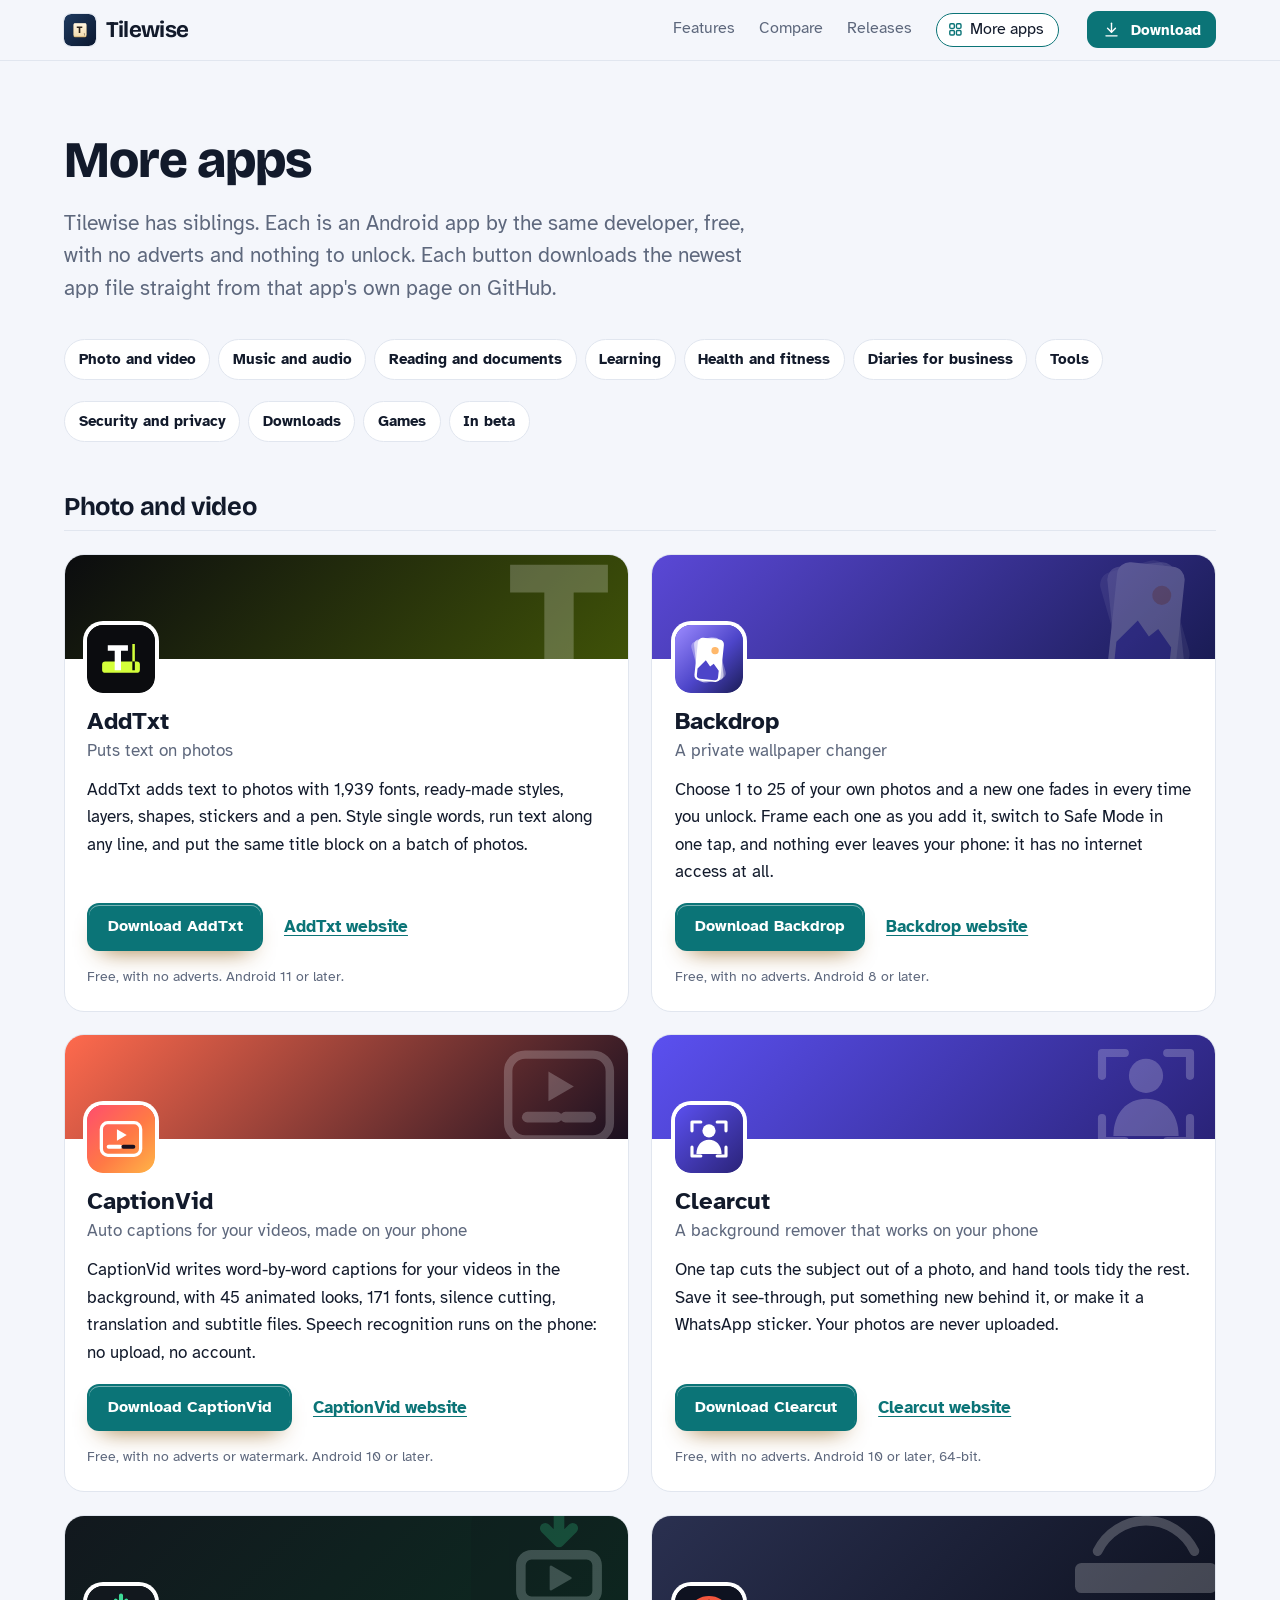
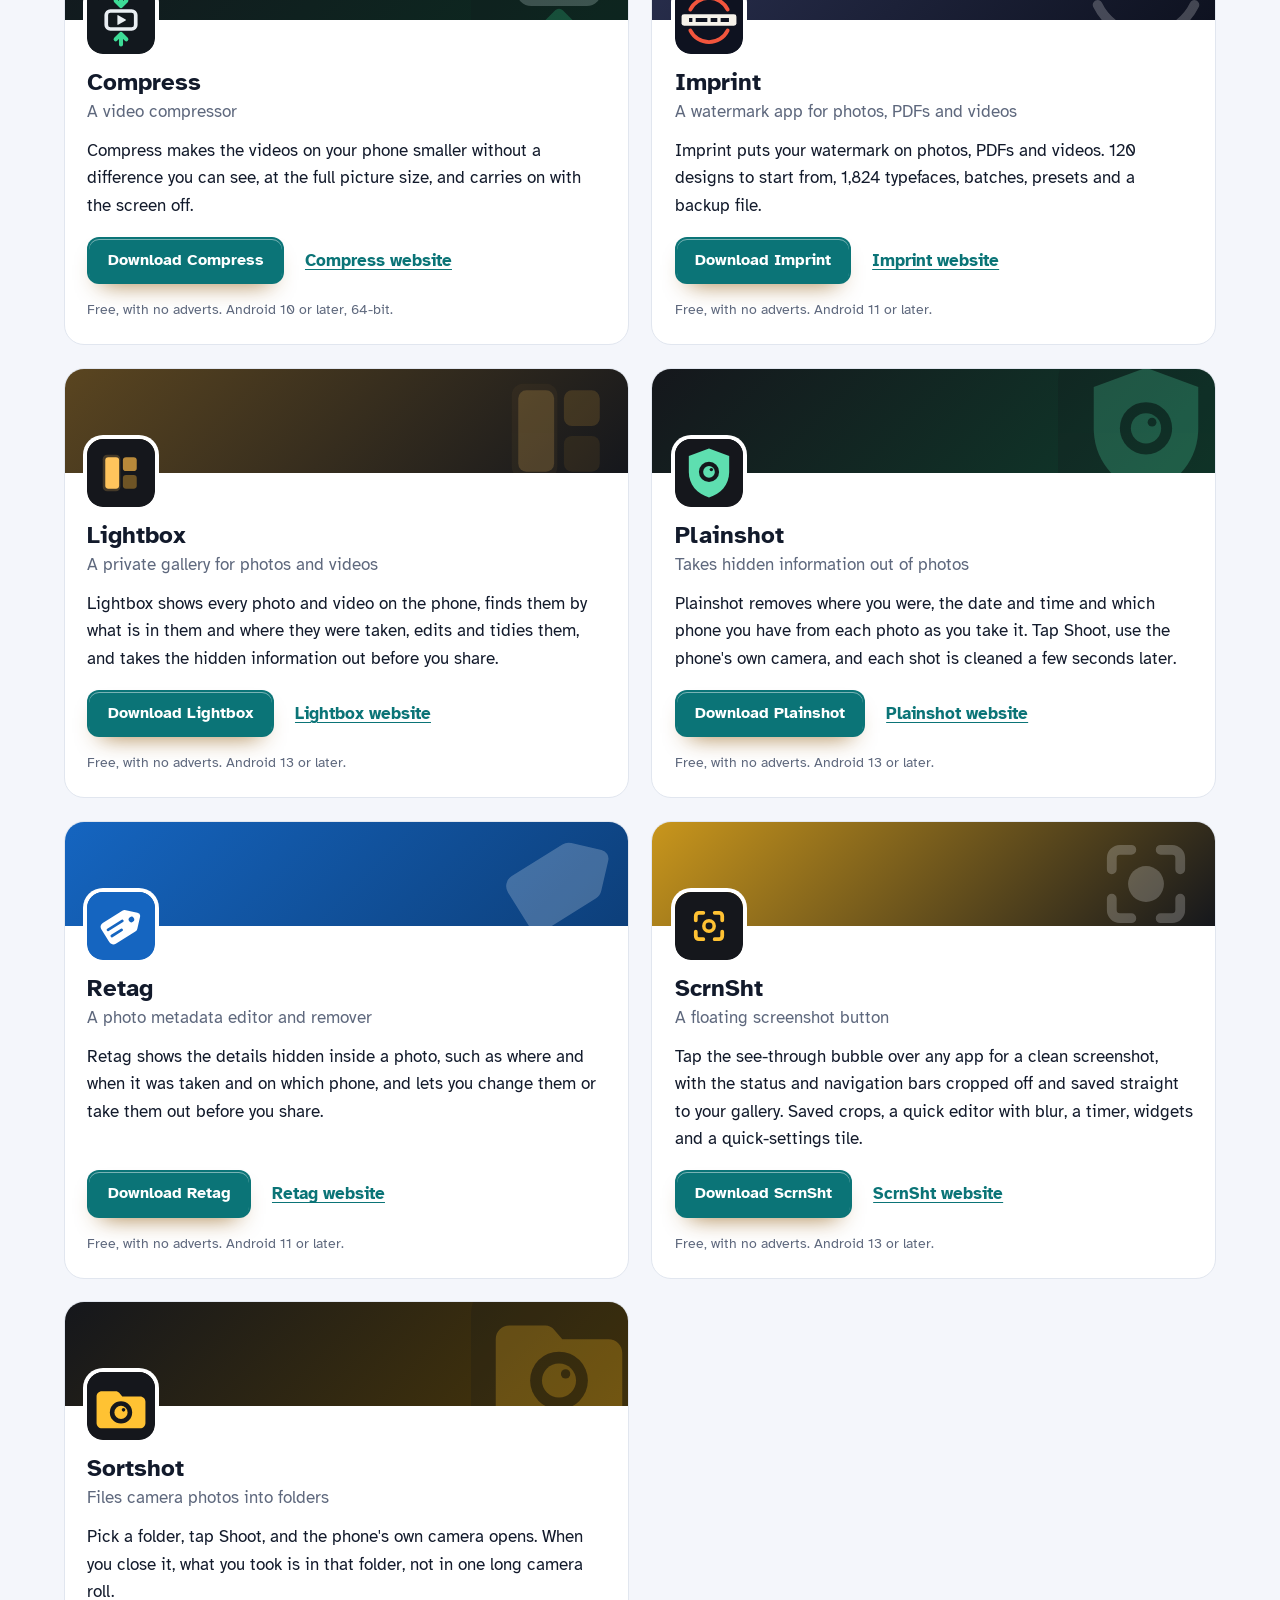
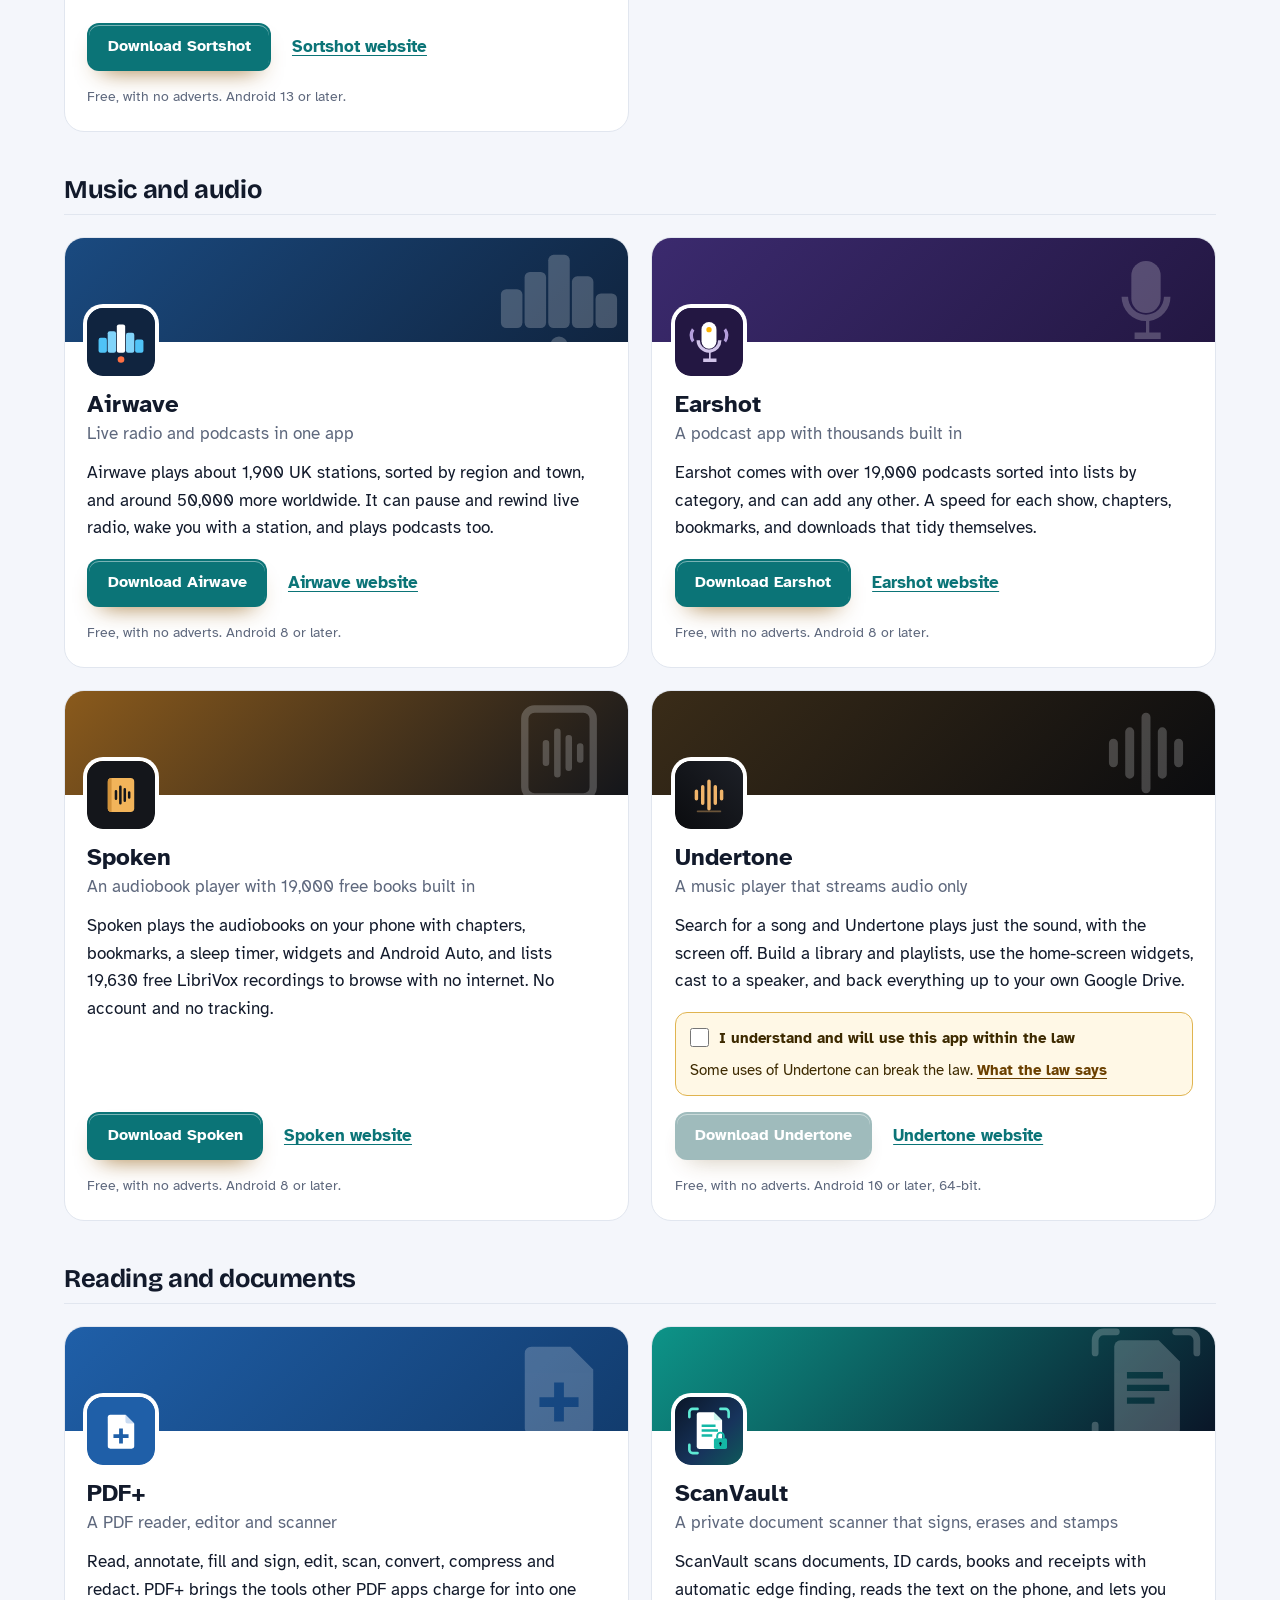
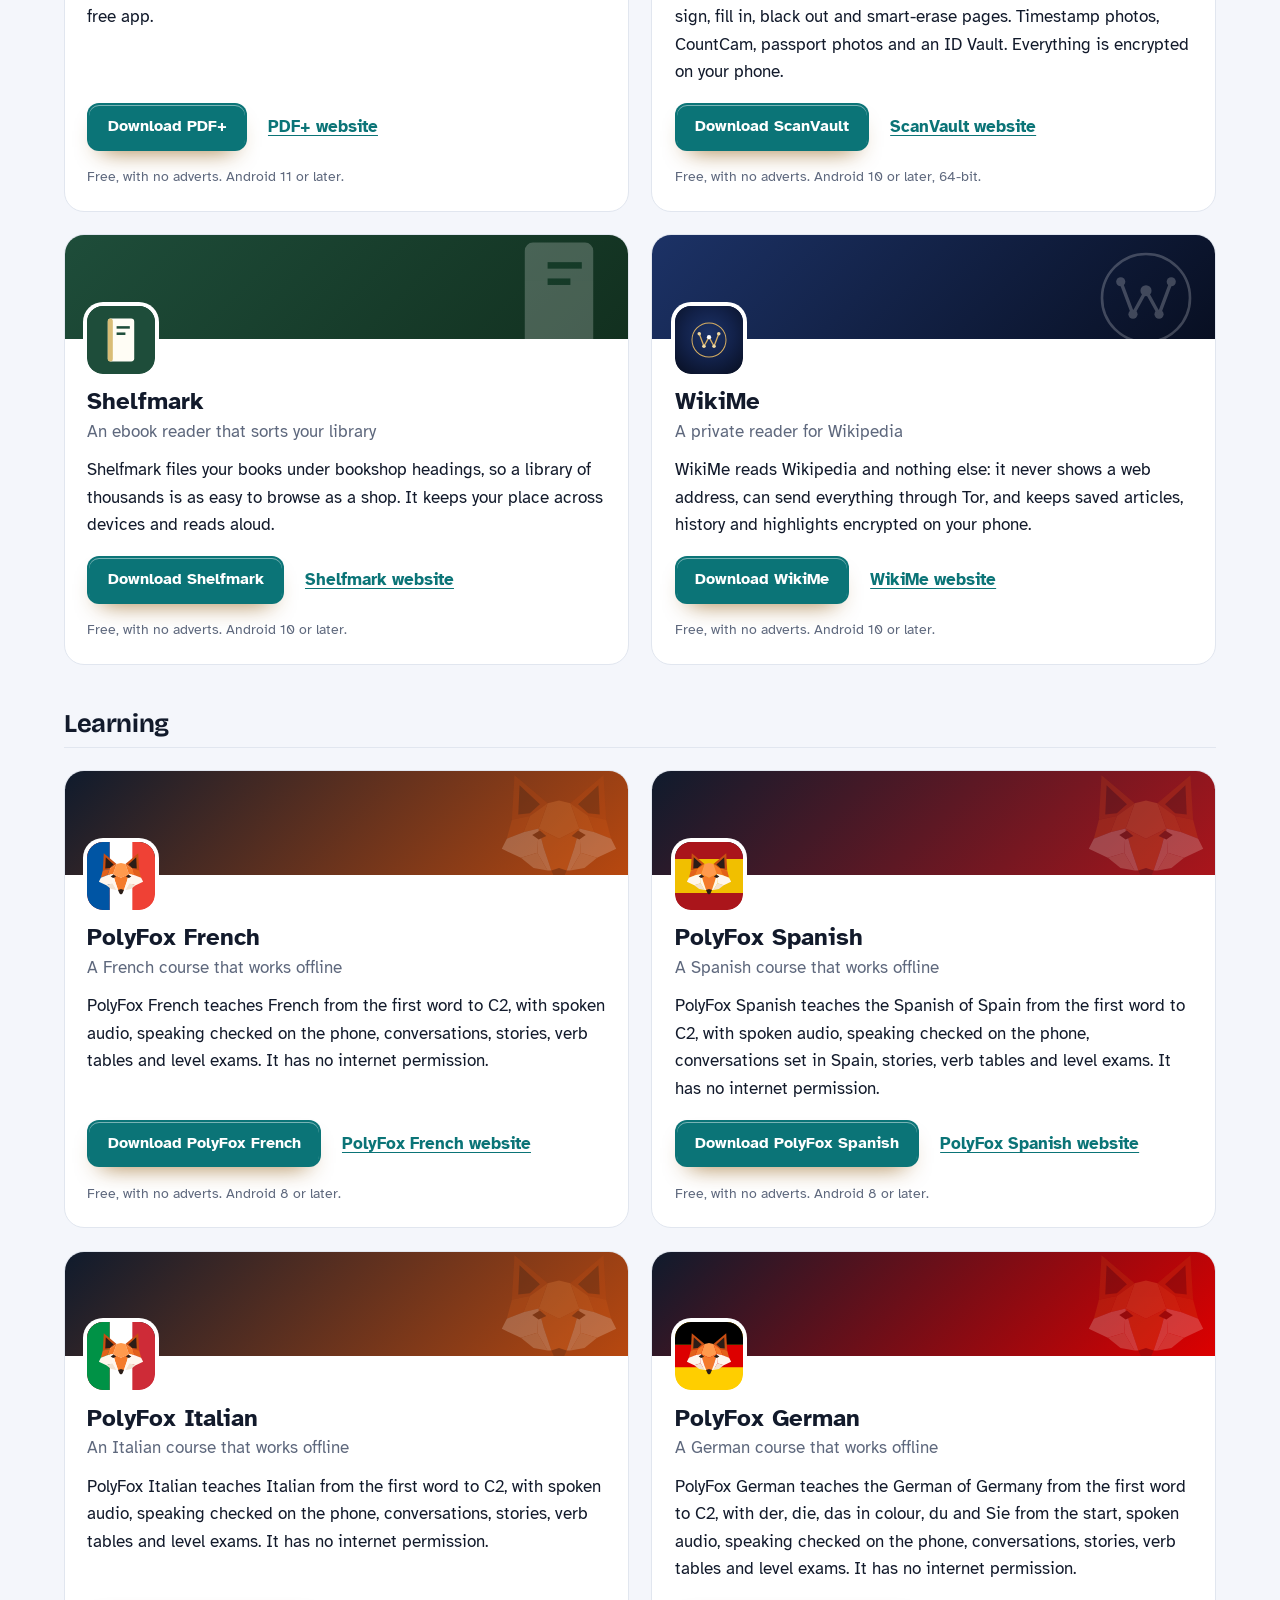
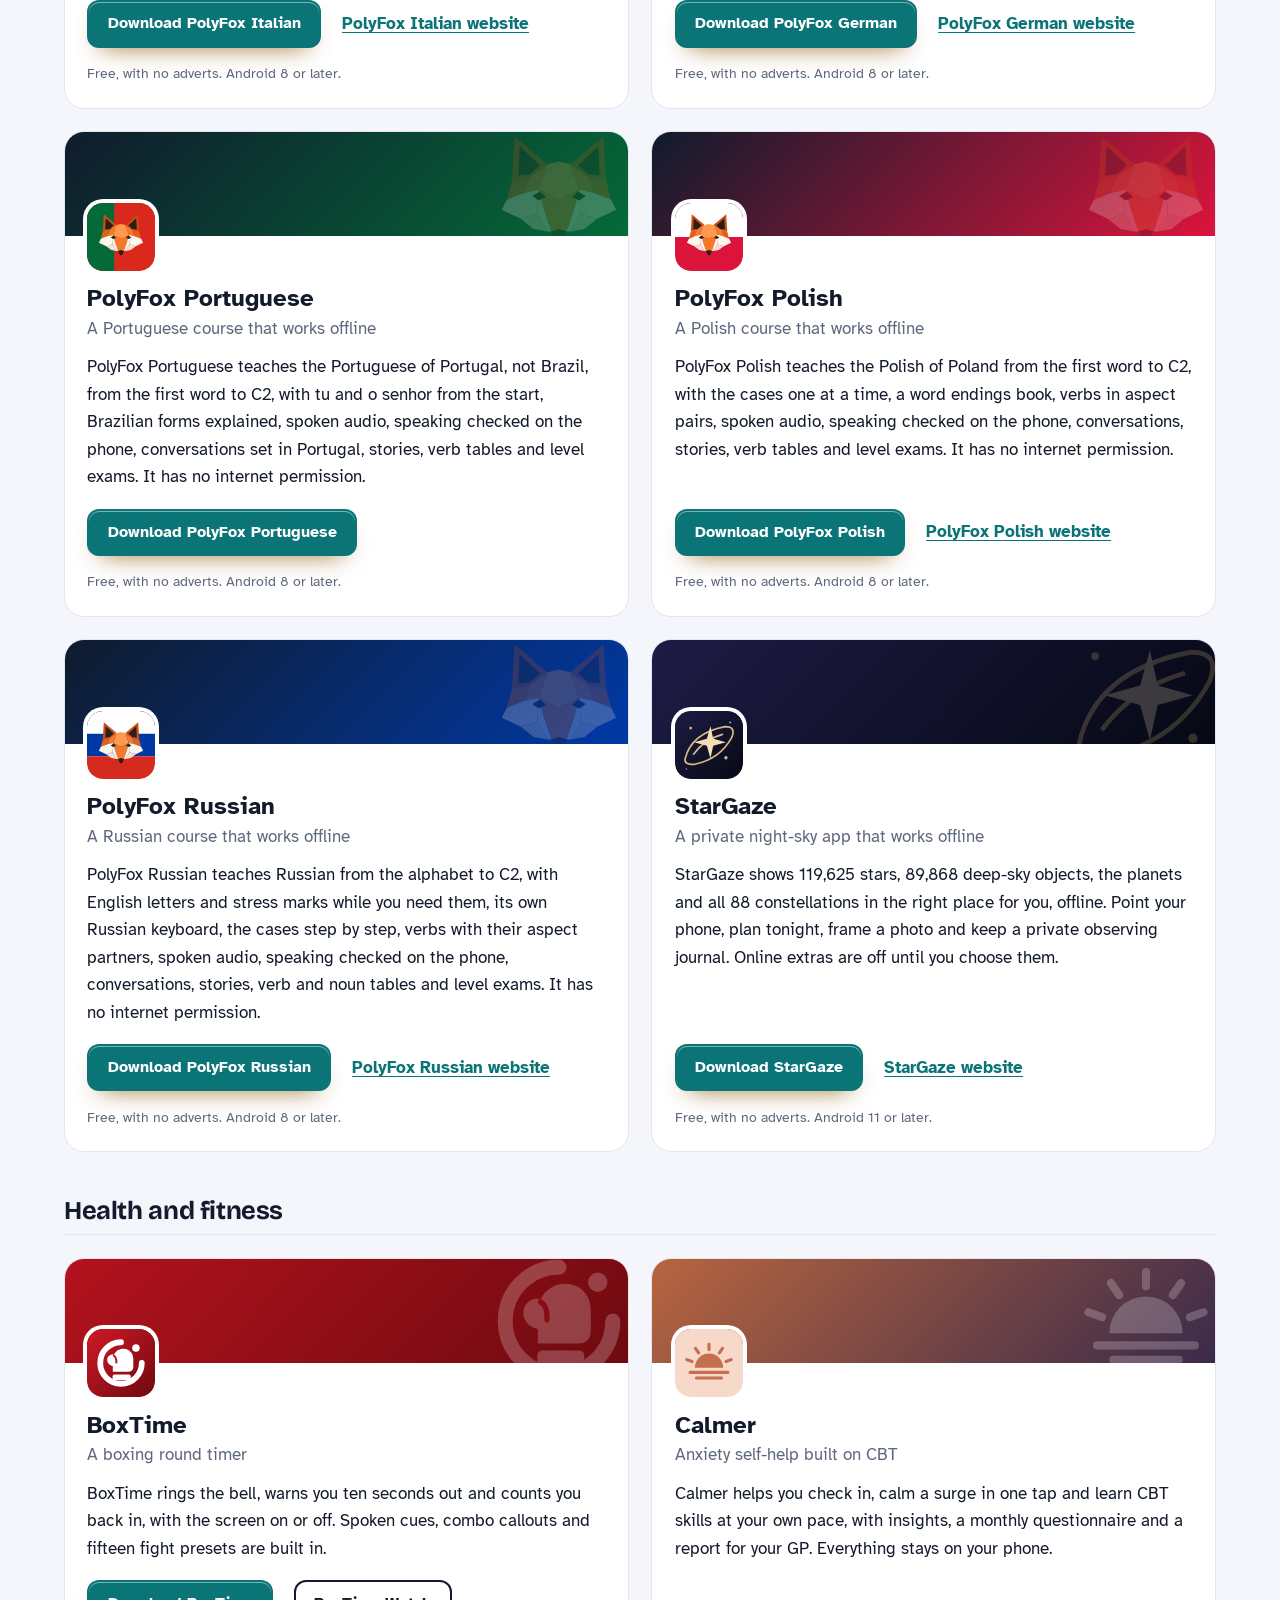
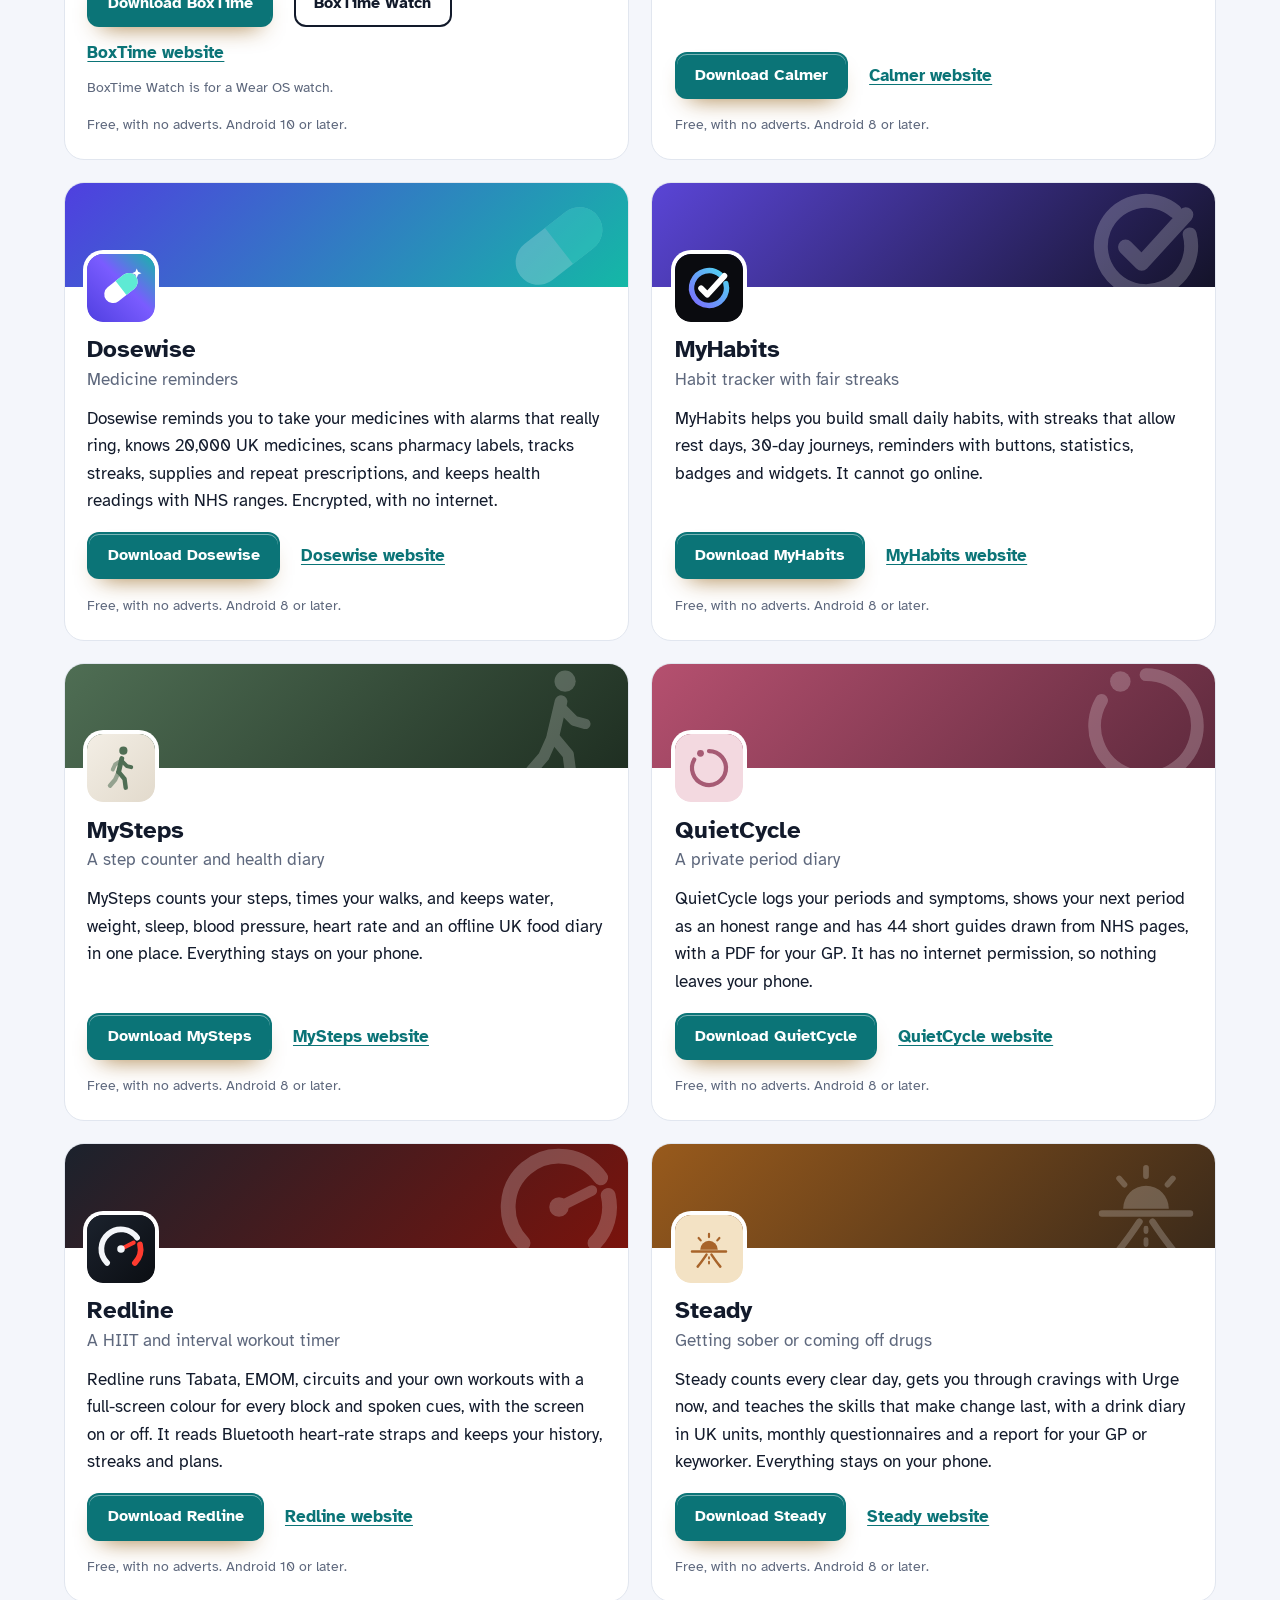
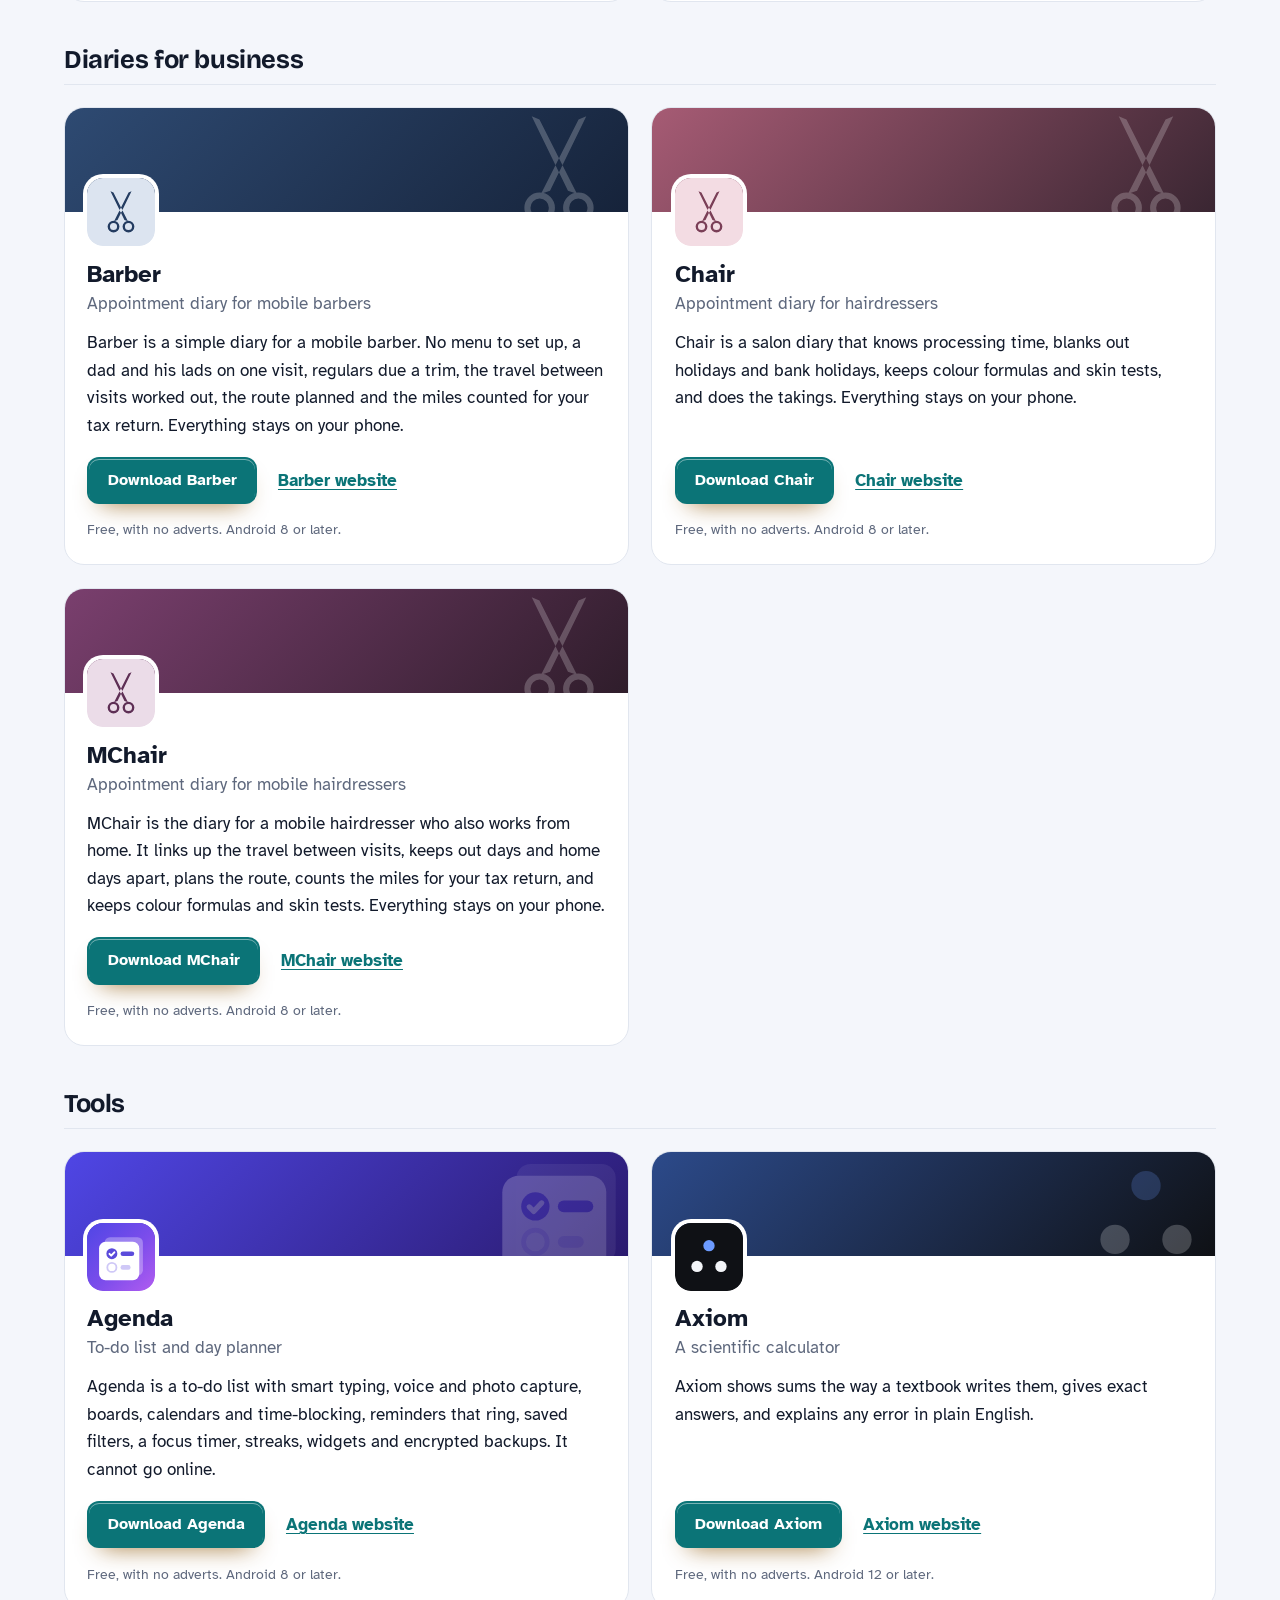
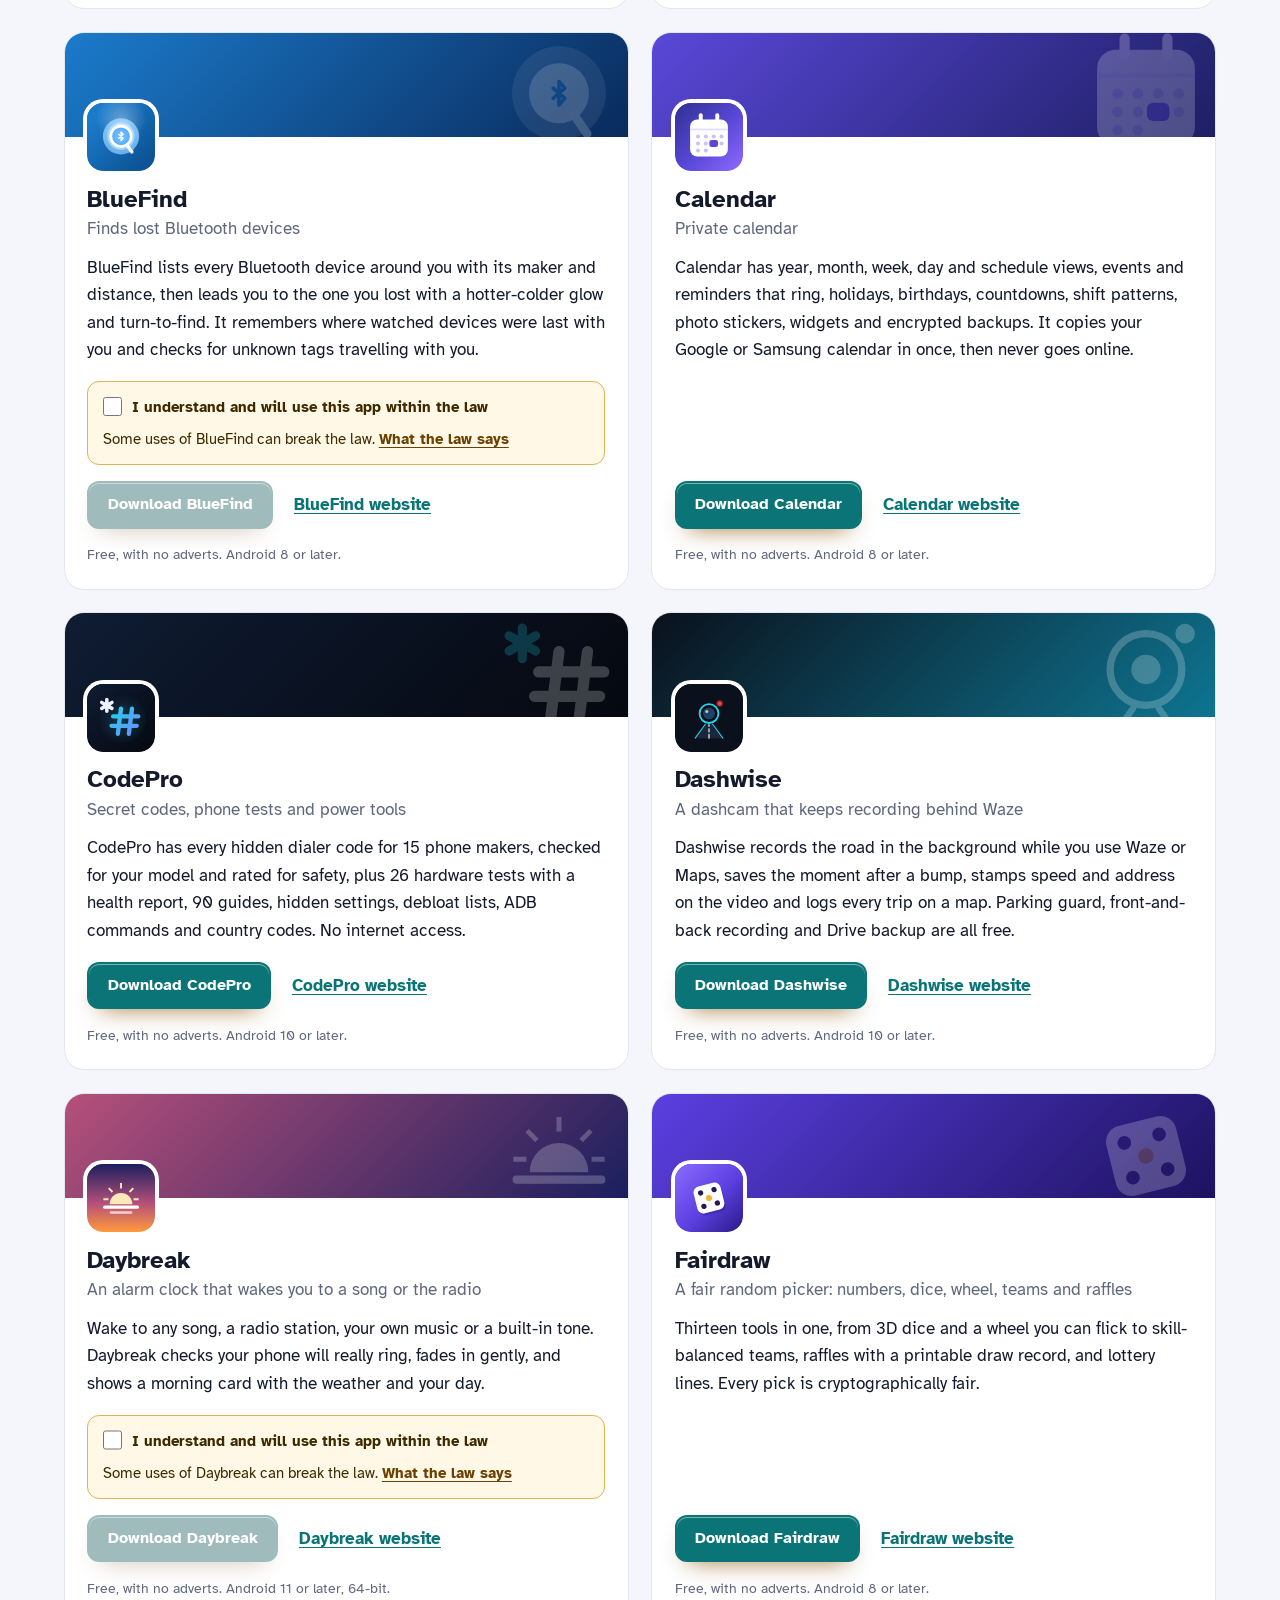
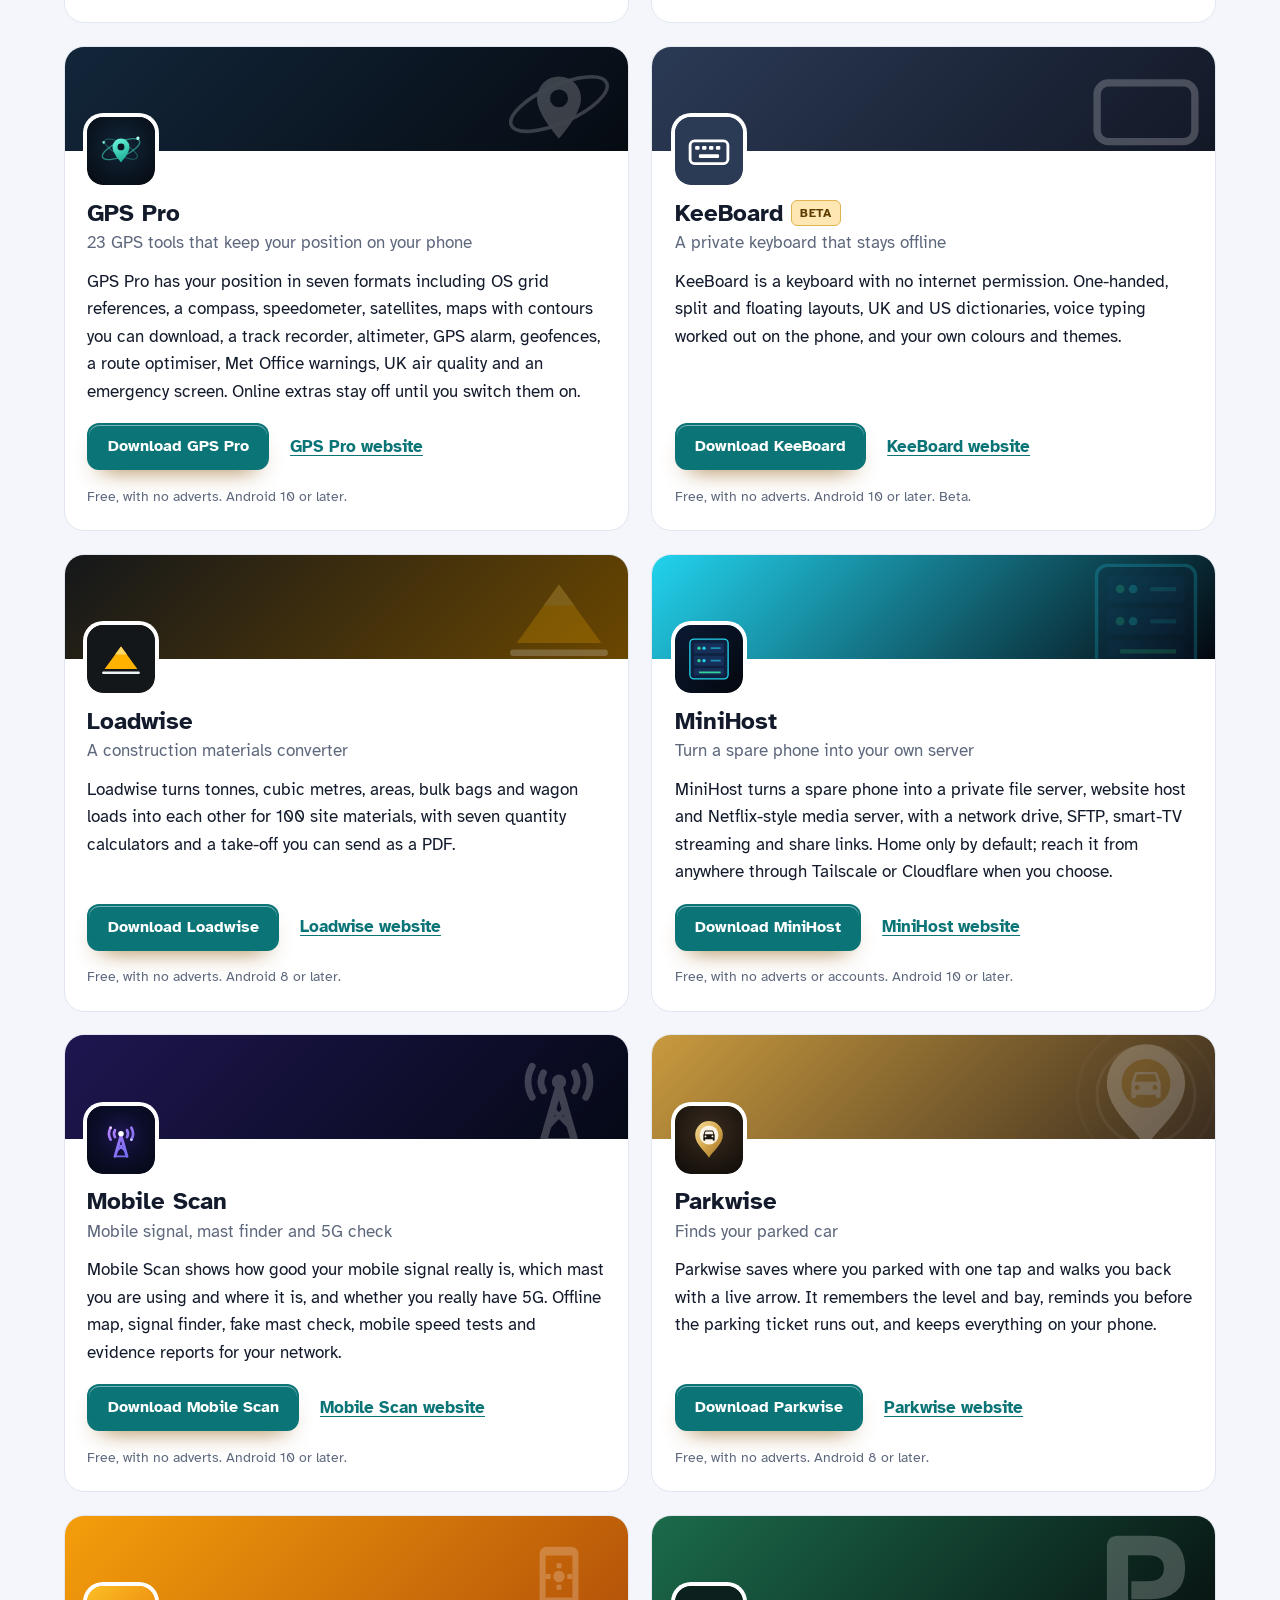
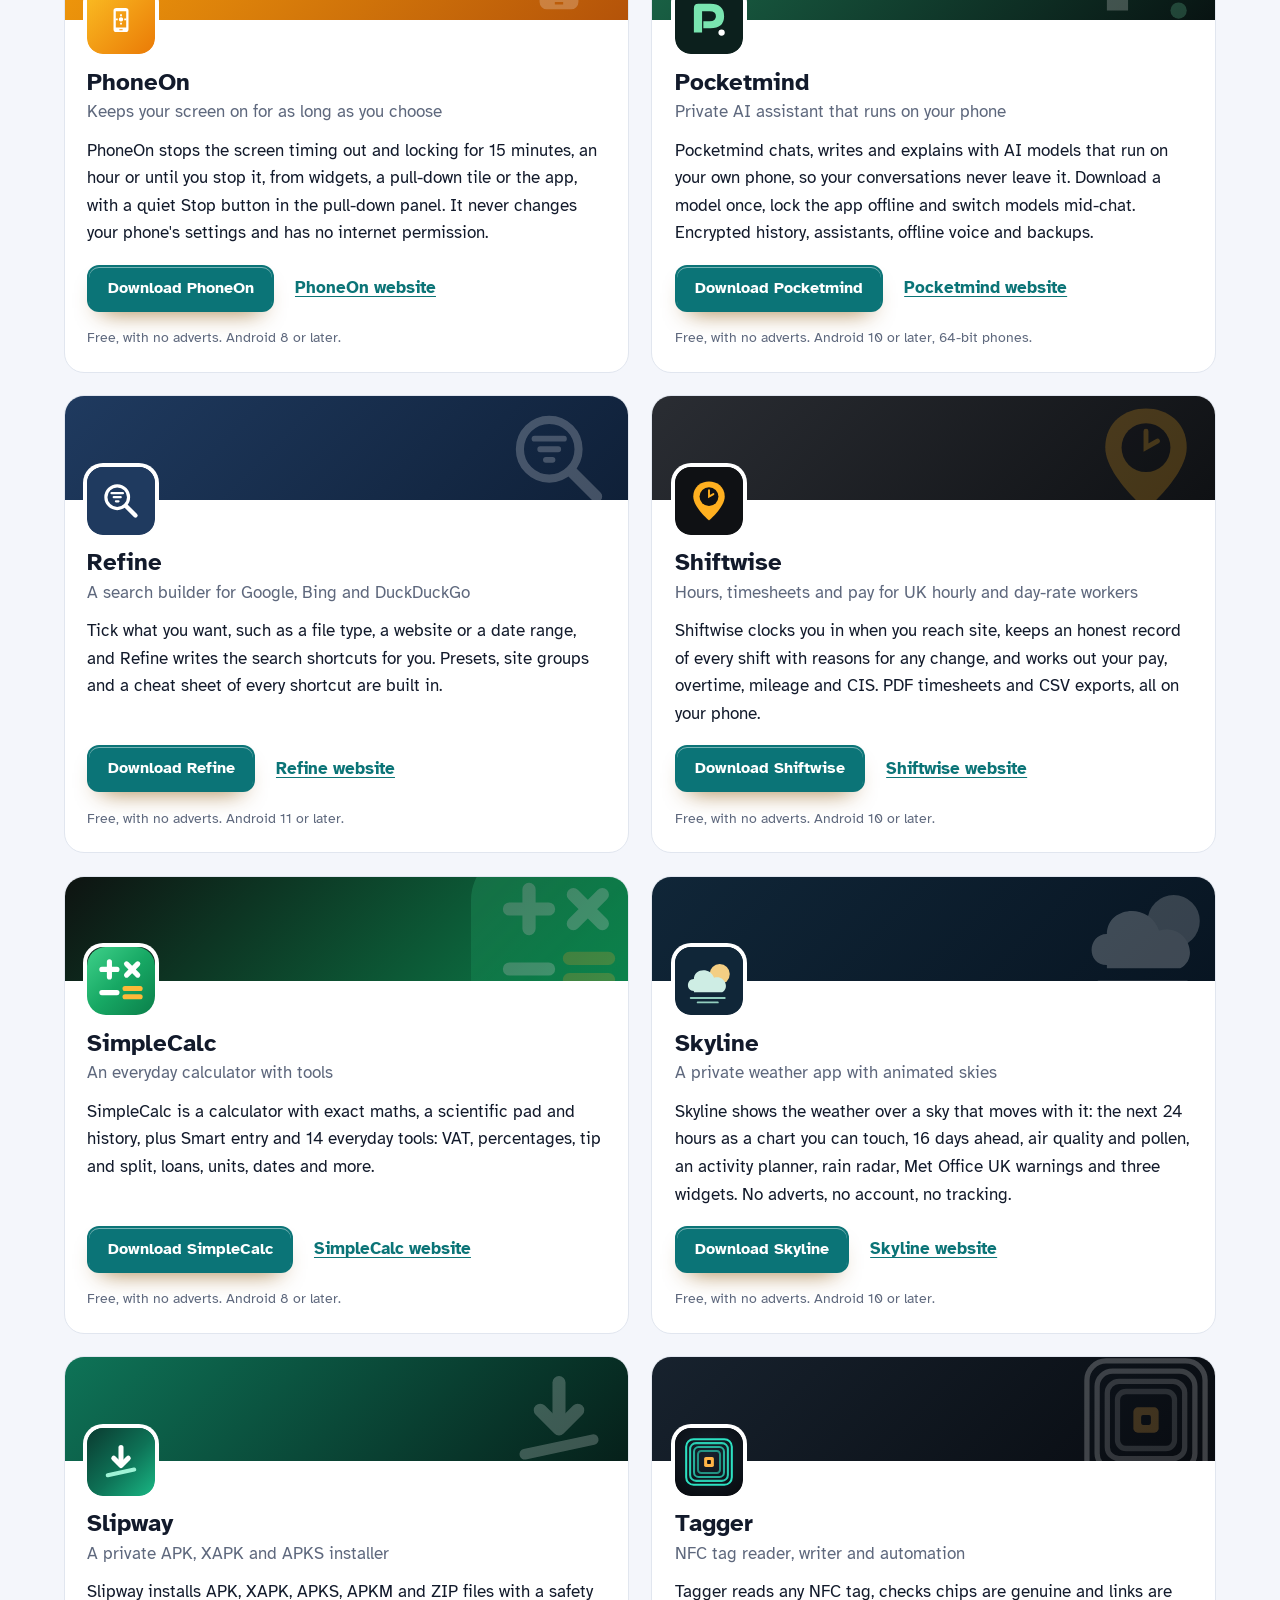
==== commit b9856cc0: "More apps: add Slipway" ====
--- a/more-apps.html
+++ b/more-apps.html
@@ -4,7 +4,7 @@
 <meta charset="utf-8">
 <meta name="viewport" content="width=device-width, initial-scale=1">
 <title>More free Android apps from the maker of Tilewise</title>
-<meta name="description" content="All 92 free Android apps from the maker of Tilewise, in one list by category, each with its download and a link to its website.">
+<meta name="description" content="All 93 free Android apps from the maker of Tilewise, in one list by category, each with its download and a link to its website.">
 <meta name="author" content="Jonathan Jackson">
 <link rel="canonical" href="https://customgpter.github.io/tilewise/more-apps.html">
 <meta name="theme-color" content="#f4f6fb" media="(prefers-color-scheme: light)">
@@ -12,7 +12,7 @@
 <meta property="og:type" content="website">
 <meta property="og:site_name" content="Tilewise">
 <meta property="og:title" content="More free Android apps from the maker of Tilewise">
-<meta property="og:description" content="All 92 free Android apps from the maker of Tilewise, in one list by category, each with its download and a link to its website.">
+<meta property="og:description" content="All 93 free Android apps from the maker of Tilewise, in one list by category, each with its download and a link to its website.">
 <meta property="og:url" content="https://customgpter.github.io/tilewise/more-apps.html">
 <meta property="og:image" content="https://customgpter.github.io/tilewise/assets/og.png">
 <meta property="og:image:width" content="1200">
@@ -26,7 +26,7 @@
 <link rel="preload" href="./assets/fonts/atkinson-hyperlegible-latin-400-normal.woff2" as="font" type="font/woff2" crossorigin>
 <link rel="stylesheet" href="./assets/site.css?v=1">
 <link rel="stylesheet" href="./assets/house.css?v=1">
-<script type="application/ld+json">{"@context":"https://schema.org","@type":"ItemList","name":"Apps from the maker of Tilewise","url":"https://customgpter.github.io/tilewise/more-apps.html","itemListElement":[{"@type":"ListItem","position":1,"name":"AddTxt","url":"https://customgpter.github.io/addtxt/"},{"@type":"ListItem","position":2,"name":"Backdrop","url":"https://customgpter.github.io/backdrop/"},{"@type":"ListItem","position":3,"name":"CaptionVid","url":"https://customgpter.github.io/captionvid/"},{"@type":"ListItem","position":4,"name":"Clearcut","url":"https://customgpter.github.io/clearcut/"},{"@type":"ListItem","position":5,"name":"Compress","url":"https://customgpter.github.io/compress/"},{"@type":"ListItem","position":6,"name":"Imprint","url":"https://customgpter.github.io/imprint/"},{"@type":"ListItem","position":7,"name":"Lightbox","url":"https://customgpter.github.io/lightbox/"},{"@type":"ListItem","position":8,"name":"Plainshot","url":"https://customgpter.github.io/plainshot/"},{"@type":"ListItem","position":9,"name":"Retag","url":"https://customgpter.github.io/retag/"},{"@type":"ListItem","position":10,"name":"ScrnSht","url":"https://customgpter.github.io/scrnsht/"},{"@type":"ListItem","position":11,"name":"Sortshot","url":"https://customgpter.github.io/sortshot/"},{"@type":"ListItem","position":12,"name":"Airwave","url":"https://customgpter.github.io/airwave/"},{"@type":"ListItem","position":13,"name":"Earshot","url":"https://customgpter.github.io/earshot/"},{"@type":"ListItem","position":14,"name":"Spoken","url":"https://customgpter.github.io/spoken/"},{"@type":"ListItem","position":15,"name":"Undertone","url":"https://customgpter.github.io/undertone/"},{"@type":"ListItem","position":16,"name":"PDF+","url":"https://customgpter.github.io/pdfplus/"},{"@type":"ListItem","position":17,"name":"ScanVault","url":"https://customgpter.github.io/scanvault/"},{"@type":"ListItem","position":18,"name":"Shelfmark","url":"https://customgpter.github.io/shelfmark/"},{"@type":"ListItem","position":19,"name":"WikiMe","url":"https://customgpter.github.io/wikime/"},{"@type":"ListItem","position":20,"name":"PolyFox French","url":"https://customgpter.github.io/polyfox/"},{"@type":"ListItem","position":21,"name":"PolyFox German","url":"https://customgpter.github.io/polyfox-german/"},{"@type":"ListItem","position":22,"name":"PolyFox Polish","url":"https://customgpter.github.io/polyfox-polish/"},{"@type":"ListItem","position":23,"name":"PolyFox Russian","url":"https://customgpter.github.io/polyfox-russian/"},{"@type":"ListItem","position":24,"name":"StarGaze","url":"https://customgpter.github.io/stargaze/"},{"@type":"ListItem","position":25,"name":"BoxTime","url":"https://customgpter.github.io/boxtime/"},{"@type":"ListItem","position":26,"name":"Calmer","url":"https://customgpter.github.io/calmer/"},{"@type":"ListItem","position":27,"name":"Dosewise","url":"https://customgpter.github.io/dosewise/"},{"@type":"ListItem","position":28,"name":"MyHabits","url":"https://customgpter.github.io/myhabits/"},{"@type":"ListItem","position":29,"name":"MySteps","url":"https://customgpter.github.io/mysteps/"},{"@type":"ListItem","position":30,"name":"QuietCycle","url":"https://customgpter.github.io/quietcycle/"},{"@type":"ListItem","position":31,"name":"Redline","url":"https://customgpter.github.io/redline/"},{"@type":"ListItem","position":32,"name":"Steady","url":"https://customgpter.github.io/steady/"},{"@type":"ListItem","position":33,"name":"Barber","url":"https://customgpter.github.io/barber/"},{"@type":"ListItem","position":34,"name":"Chair","url":"https://customgpter.github.io/chair/"},{"@type":"ListItem","position":35,"name":"MChair","url":"https://customgpter.github.io/mchair/"},{"@type":"ListItem","position":36,"name":"Agenda","url":"https://customgpter.github.io/agenda/"},{"@type":"ListItem","position":37,"name":"Axiom","url":"https://customgpter.github.io/axiom/"},{"@type":"ListItem","position":38,"name":"BlueFind","url":"https://customgpter.github.io/bluefind/"},{"@type":"ListItem","position":39,"name":"Calendar","url":"https://customgpter.github.io/calendar/"},{"@type":"ListItem","position":40,"name":"CodePro","url":"https://customgpter.github.io/codepro/"},{"@type":"ListItem","position":41,"name":"Dashwise","url":"https://customgpter.github.io/dashwise/"},{"@type":"ListItem","position":42,"name":"Daybreak","url":"https://customgpter.github.io/daybreak/"},{"@type":"ListItem","position":43,"name":"Fairdraw","url":"https://customgpter.github.io/fairdraw/"},{"@type":"ListItem","position":44,"name":"GPS Pro","url":"https://customgpter.github.io/gpspro/"},{"@type":"ListItem","position":45,"name":"KeeBoard","url":"https://customgpter.github.io/keeboard/"},{"@type":"ListItem","position":46,"name":"Loadwise","url":"https://customgpter.github.io/loadwise/"},{"@type":"ListItem","position":47,"name":"MiniHost","url":"https://customgpter.github.io/minihost/"},{"@type":"ListItem","position":48,"name":"Mobile Scan","url":"https://customgpter.github.io/mobilescan/"},{"@type":"ListItem","position":49,"name":"Parkwise","url":"https://customgpter.github.io/parkwise/"},{"@type":"ListItem","position":50,"name":"Pocketmind","url":"https://customgpter.github.io/pocketmind/"},{"@type":"ListItem","position":51,"name":"Refine","url":"https://customgpter.github.io/refine/"},{"@type":"ListItem","position":52,"name":"Shiftwise","url":"https://customgpter.github.io/shiftwise/"},{"@type":"ListItem","position":53,"name":"SimpleCalc","url":"https://customgpter.github.io/simplecalc/"},{"@type":"ListItem","position":54,"name":"Skyline","url":"https://customgpter.github.io/skyline/"},{"@type":"ListItem","position":55,"name":"Tagger","url":"https://customgpter.github.io/tagger/"},{"@type":"ListItem","position":56,"name":"TotalClean","url":"https://customgpter.github.io/totalclean/"},{"@type":"ListItem","position":57,"name":"TVLink","url":"https://customgpter.github.io/tvlink/"},{"@type":"ListItem","position":58,"name":"Unbox","url":"https://customgpter.github.io/unbox/"},{"@type":"ListItem","position":59,"name":"WhatsKeep","url":"https://customgpter.github.io/whatskeep/"},{"@type":"ListItem","position":60,"name":"WiFi Scan","url":"https://customgpter.github.io/wifiscan/"},{"@type":"ListItem","position":61,"name":"Auditly","url":"https://customgpter.github.io/auditly/"},{"@type":"ListItem","position":62,"name":"Backchannel","url":"https://customgpter.github.io/backchannel/"},{"@type":"ListItem","position":63,"name":"ENotes","url":"https://customgpter.github.io/enotes/"},{"@type":"ListItem","position":64,"name":"FindMe","url":"https://customgpter.github.io/findme/"},{"@type":"ListItem","position":65,"name":"iLock","url":"https://customgpter.github.io/ilock/"},{"@type":"ListItem","position":66,"name":"ImSafe","url":"https://customgpter.github.io/imsafe/"},{"@type":"ListItem","position":67,"name":"IShred","url":"https://customgpter.github.io/ishred/"},{"@type":"ListItem","position":68,"name":"LockBox","url":"https://customgpter.github.io/lockbox/"},{"@type":"ListItem","position":69,"name":"PassVault","url":"https://customgpter.github.io/passvault/"},{"@type":"ListItem","position":70,"name":"SpyFind","url":"https://customgpter.github.io/spyfind/"},{"@type":"ListItem","position":71,"name":"TextWipe","url":"https://customgpter.github.io/textwipe/"},{"@type":"ListItem","position":72,"name":"Tracewire","url":"https://customgpter.github.io/tracewire/"},{"@type":"ListItem","position":73,"name":"Vigil","url":"https://customgpter.github.io/vigil/"},{"@type":"ListItem","position":74,"name":"Grab","url":"https://customgpter.github.io/grab/"},{"@type":"ListItem","position":75,"name":"Swarm","url":"https://customgpter.github.io/swarm/"},{"@type":"ListItem","position":76,"name":"Plane Games","url":"https://customgpter.github.io/plane-games/"},{"@type":"ListItem","position":77,"name":"Ninefold","url":"https://customgpter.github.io/ninefold/"},{"@type":"ListItem","position":78,"name":"Cubewise","url":"https://customgpter.github.io/cubewise/"},{"@type":"ListItem","position":79,"name":"Tilewise","url":"https://customgpter.github.io/tilewise/"},{"@type":"ListItem","position":80,"name":"Letterwise","url":"https://customgpter.github.io/letterwise/"},{"@type":"ListItem","position":81,"name":"Kingside","url":"https://customgpter.github.io/kingside/"},{"@type":"ListItem","position":82,"name":"Deckhand","url":"https://customgpter.github.io/deckhand/"},{"@type":"ListItem","position":83,"name":"SNESForge","url":"https://customgpter.github.io/snesforge/"},{"@type":"ListItem","position":84,"name":"Fame Boy","url":"https://customgpter.github.io/fameboy/"},{"@type":"ListItem","position":85,"name":"PSPPro","url":"https://customgpter.github.io/psppro/"},{"@type":"ListItem","position":86,"name":"MegaGen","url":"https://customgpter.github.io/megagen/"},{"@type":"ListItem","position":87,"name":"QVR","url":"https://customgpter.github.io/qvr/"},{"@type":"ListItem","position":88,"name":"QVR Watch","url":"https://customgpter.github.io/qvr-watch/"},{"@type":"ListItem","position":89,"name":"QVRLite","url":"https://customgpter.github.io/qvrlite/"},{"@type":"ListItem","position":90,"name":"Onionz","url":"https://customgpter.github.io/onionz/"},{"@type":"ListItem","position":91,"name":"OnionzWeb","url":"https://customgpter.github.io/onionzweb/"}]}</script>
+<script type="application/ld+json">{"@context":"https://schema.org","@type":"ItemList","name":"Apps from the maker of Tilewise","url":"https://customgpter.github.io/tilewise/more-apps.html","itemListElement":[{"@type":"ListItem","position":1,"name":"AddTxt","url":"https://customgpter.github.io/addtxt/"},{"@type":"ListItem","position":2,"name":"Backdrop","url":"https://customgpter.github.io/backdrop/"},{"@type":"ListItem","position":3,"name":"CaptionVid","url":"https://customgpter.github.io/captionvid/"},{"@type":"ListItem","position":4,"name":"Clearcut","url":"https://customgpter.github.io/clearcut/"},{"@type":"ListItem","position":5,"name":"Compress","url":"https://customgpter.github.io/compress/"},{"@type":"ListItem","position":6,"name":"Imprint","url":"https://customgpter.github.io/imprint/"},{"@type":"ListItem","position":7,"name":"Lightbox","url":"https://customgpter.github.io/lightbox/"},{"@type":"ListItem","position":8,"name":"Plainshot","url":"https://customgpter.github.io/plainshot/"},{"@type":"ListItem","position":9,"name":"Retag","url":"https://customgpter.github.io/retag/"},{"@type":"ListItem","position":10,"name":"ScrnSht","url":"https://customgpter.github.io/scrnsht/"},{"@type":"ListItem","position":11,"name":"Sortshot","url":"https://customgpter.github.io/sortshot/"},{"@type":"ListItem","position":12,"name":"Airwave","url":"https://customgpter.github.io/airwave/"},{"@type":"ListItem","position":13,"name":"Earshot","url":"https://customgpter.github.io/earshot/"},{"@type":"ListItem","position":14,"name":"Spoken","url":"https://customgpter.github.io/spoken/"},{"@type":"ListItem","position":15,"name":"Undertone","url":"https://customgpter.github.io/undertone/"},{"@type":"ListItem","position":16,"name":"PDF+","url":"https://customgpter.github.io/pdfplus/"},{"@type":"ListItem","position":17,"name":"ScanVault","url":"https://customgpter.github.io/scanvault/"},{"@type":"ListItem","position":18,"name":"Shelfmark","url":"https://customgpter.github.io/shelfmark/"},{"@type":"ListItem","position":19,"name":"WikiMe","url":"https://customgpter.github.io/wikime/"},{"@type":"ListItem","position":20,"name":"PolyFox French","url":"https://customgpter.github.io/polyfox/"},{"@type":"ListItem","position":21,"name":"PolyFox German","url":"https://customgpter.github.io/polyfox-german/"},{"@type":"ListItem","position":22,"name":"PolyFox Polish","url":"https://customgpter.github.io/polyfox-polish/"},{"@type":"ListItem","position":23,"name":"PolyFox Russian","url":"https://customgpter.github.io/polyfox-russian/"},{"@type":"ListItem","position":24,"name":"StarGaze","url":"https://customgpter.github.io/stargaze/"},{"@type":"ListItem","position":25,"name":"BoxTime","url":"https://customgpter.github.io/boxtime/"},{"@type":"ListItem","position":26,"name":"Calmer","url":"https://customgpter.github.io/calmer/"},{"@type":"ListItem","position":27,"name":"Dosewise","url":"https://customgpter.github.io/dosewise/"},{"@type":"ListItem","position":28,"name":"MyHabits","url":"https://customgpter.github.io/myhabits/"},{"@type":"ListItem","position":29,"name":"MySteps","url":"https://customgpter.github.io/mysteps/"},{"@type":"ListItem","position":30,"name":"QuietCycle","url":"https://customgpter.github.io/quietcycle/"},{"@type":"ListItem","position":31,"name":"Redline","url":"https://customgpter.github.io/redline/"},{"@type":"ListItem","position":32,"name":"Steady","url":"https://customgpter.github.io/steady/"},{"@type":"ListItem","position":33,"name":"Barber","url":"https://customgpter.github.io/barber/"},{"@type":"ListItem","position":34,"name":"Chair","url":"https://customgpter.github.io/chair/"},{"@type":"ListItem","position":35,"name":"MChair","url":"https://customgpter.github.io/mchair/"},{"@type":"ListItem","position":36,"name":"Agenda","url":"https://customgpter.github.io/agenda/"},{"@type":"ListItem","position":37,"name":"Axiom","url":"https://customgpter.github.io/axiom/"},{"@type":"ListItem","position":38,"name":"BlueFind","url":"https://customgpter.github.io/bluefind/"},{"@type":"ListItem","position":39,"name":"Calendar","url":"https://customgpter.github.io/calendar/"},{"@type":"ListItem","position":40,"name":"CodePro","url":"https://customgpter.github.io/codepro/"},{"@type":"ListItem","position":41,"name":"Dashwise","url":"https://customgpter.github.io/dashwise/"},{"@type":"ListItem","position":42,"name":"Daybreak","url":"https://customgpter.github.io/daybreak/"},{"@type":"ListItem","position":43,"name":"Fairdraw","url":"https://customgpter.github.io/fairdraw/"},{"@type":"ListItem","position":44,"name":"GPS Pro","url":"https://customgpter.github.io/gpspro/"},{"@type":"ListItem","position":45,"name":"KeeBoard","url":"https://customgpter.github.io/keeboard/"},{"@type":"ListItem","position":46,"name":"Loadwise","url":"https://customgpter.github.io/loadwise/"},{"@type":"ListItem","position":47,"name":"MiniHost","url":"https://customgpter.github.io/minihost/"},{"@type":"ListItem","position":48,"name":"Mobile Scan","url":"https://customgpter.github.io/mobilescan/"},{"@type":"ListItem","position":49,"name":"Parkwise","url":"https://customgpter.github.io/parkwise/"},{"@type":"ListItem","position":50,"name":"Pocketmind","url":"https://customgpter.github.io/pocketmind/"},{"@type":"ListItem","position":51,"name":"Refine","url":"https://customgpter.github.io/refine/"},{"@type":"ListItem","position":52,"name":"Shiftwise","url":"https://customgpter.github.io/shiftwise/"},{"@type":"ListItem","position":53,"name":"SimpleCalc","url":"https://customgpter.github.io/simplecalc/"},{"@type":"ListItem","position":54,"name":"Skyline","url":"https://customgpter.github.io/skyline/"},{"@type":"ListItem","position":55,"name":"Slipway","url":"https://customgpter.github.io/slipway/"},{"@type":"ListItem","position":56,"name":"Tagger","url":"https://customgpter.github.io/tagger/"},{"@type":"ListItem","position":57,"name":"TotalClean","url":"https://customgpter.github.io/totalclean/"},{"@type":"ListItem","position":58,"name":"TVLink","url":"https://customgpter.github.io/tvlink/"},{"@type":"ListItem","position":59,"name":"Unbox","url":"https://customgpter.github.io/unbox/"},{"@type":"ListItem","position":60,"name":"WhatsKeep","url":"https://customgpter.github.io/whatskeep/"},{"@type":"ListItem","position":61,"name":"WiFi Scan","url":"https://customgpter.github.io/wifiscan/"},{"@type":"ListItem","position":62,"name":"Auditly","url":"https://customgpter.github.io/auditly/"},{"@type":"ListItem","position":63,"name":"Backchannel","url":"https://customgpter.github.io/backchannel/"},{"@type":"ListItem","position":64,"name":"ENotes","url":"https://customgpter.github.io/enotes/"},{"@type":"ListItem","position":65,"name":"FindMe","url":"https://customgpter.github.io/findme/"},{"@type":"ListItem","position":66,"name":"iLock","url":"https://customgpter.github.io/ilock/"},{"@type":"ListItem","position":67,"name":"ImSafe","url":"https://customgpter.github.io/imsafe/"},{"@type":"ListItem","position":68,"name":"IShred","url":"https://customgpter.github.io/ishred/"},{"@type":"ListItem","position":69,"name":"LockBox","url":"https://customgpter.github.io/lockbox/"},{"@type":"ListItem","position":70,"name":"PassVault","url":"https://customgpter.github.io/passvault/"},{"@type":"ListItem","position":71,"name":"SpyFind","url":"https://customgpter.github.io/spyfind/"},{"@type":"ListItem","position":72,"name":"TextWipe","url":"https://customgpter.github.io/textwipe/"},{"@type":"ListItem","position":73,"name":"Tracewire","url":"https://customgpter.github.io/tracewire/"},{"@type":"ListItem","position":74,"name":"Vigil","url":"https://customgpter.github.io/vigil/"},{"@type":"ListItem","position":75,"name":"Grab","url":"https://customgpter.github.io/grab/"},{"@type":"ListItem","position":76,"name":"Swarm","url":"https://customgpter.github.io/swarm/"},{"@type":"ListItem","position":77,"name":"Plane Games","url":"https://customgpter.github.io/plane-games/"},{"@type":"ListItem","position":78,"name":"Ninefold","url":"https://customgpter.github.io/ninefold/"},{"@type":"ListItem","position":79,"name":"Cubewise","url":"https://customgpter.github.io/cubewise/"},{"@type":"ListItem","position":80,"name":"Tilewise","url":"https://customgpter.github.io/tilewise/"},{"@type":"ListItem","position":81,"name":"Letterwise","url":"https://customgpter.github.io/letterwise/"},{"@type":"ListItem","position":82,"name":"Kingside","url":"https://customgpter.github.io/kingside/"},{"@type":"ListItem","position":83,"name":"Deckhand","url":"https://customgpter.github.io/deckhand/"},{"@type":"ListItem","position":84,"name":"SNESForge","url":"https://customgpter.github.io/snesforge/"},{"@type":"ListItem","position":85,"name":"Fame Boy","url":"https://customgpter.github.io/fameboy/"},{"@type":"ListItem","position":86,"name":"PSPPro","url":"https://customgpter.github.io/psppro/"},{"@type":"ListItem","position":87,"name":"MegaGen","url":"https://customgpter.github.io/megagen/"},{"@type":"ListItem","position":88,"name":"QVR","url":"https://customgpter.github.io/qvr/"},{"@type":"ListItem","position":89,"name":"QVR Watch","url":"https://customgpter.github.io/qvr-watch/"},{"@type":"ListItem","position":90,"name":"QVRLite","url":"https://customgpter.github.io/qvrlite/"},{"@type":"ListItem","position":91,"name":"Onionz","url":"https://customgpter.github.io/onionz/"},{"@type":"ListItem","position":92,"name":"OnionzWeb","url":"https://customgpter.github.io/onionzweb/"}]}</script>
 <link rel="stylesheet" href="./assets/apps-list.css?v=1">
 <script src="./assets/apps-list.js?v=1" defer></script>
 </head>
@@ -102,7 +102,7 @@
 <li class="mapp" style="--b:#2a2d33;--b2:#0f1114"><div class="mapp-cover" aria-hidden="true"><svg viewBox="0 0 108 108"><path d="M54 85C54 85 29 64 29 47C29 15 79 15 79 47C79 64 54 85 54 85Z" fill="#FFB020"/><circle cx="54" cy="47" r="15" fill="#0F1114"/><path d="M54 37V47L61 43" stroke="#FFB020" stroke-width="3" stroke-linecap="round" fill="none"/></svg></div><div class="mapp-body"><svg class="mapp-icon" viewBox="0 0 108 108" aria-hidden="true"><rect width="108" height="108" rx="24" fill="#0F1114"/><path d="M54 85C54 85 29 64 29 47C29 15 79 15 79 47C79 64 54 85 54 85Z" fill="#FFB020"/><circle cx="54" cy="47" r="15" fill="#0F1114"/><path d="M54 37V47L61 43" stroke="#FFB020" stroke-width="3" stroke-linecap="round" fill="none"/></svg><h3>Shiftwise</h3><p class="mapp-kind">Hours, timesheets and pay for UK hourly and day-rate workers</p><p class="mapp-say">Shiftwise clocks you in when you reach site, keeps an honest record of every shift with reasons for any change, and works out your pay, overtime, mileage and CIS. PDF timesheets and CSV exports, all on your phone.</p><p class="mapp-go"><a class="button" href="https://github.com/CustomGPTer/shiftwise/releases/latest/download/Shiftwise.apk">Download Shiftwise</a><a class="mapp-site" href="https://customgpter.github.io/shiftwise/">Shiftwise website</a></p><p class="mapp-needs">Free, with no adverts. Android 10 or later.</p></div></li>
 <li class="mapp" style="--b:#0e1311;--b2:#0b7f4a"><div class="mapp-cover" aria-hidden="true"><svg viewBox="0 0 108 108"><rect width="108" height="108" rx="30" fill="url(#scgc)"/><defs><linearGradient id="scgc" x1="0" y1="0" x2="1" y2="1"><stop offset="0" stop-color="#3fd18a"/><stop offset=".5" stop-color="#17a864"/><stop offset="1" stop-color="#0b7f4a"/></linearGradient></defs><g stroke-width="8.1" stroke-linecap="round" fill="none"><path stroke="#fff" d="M23.6 35.6h24M35.6 23.6v24M62.8 26.8l17.8 17.8M62.8 44.6l17.8-17.8M23.6 72.4h24"/><path stroke="#ffb938" d="M60.4 65.9h24M60.4 78.9h24"/></g></svg></div><div class="mapp-body"><svg class="mapp-icon" viewBox="0 0 108 108" aria-hidden="true"><rect width="108" height="108" rx="30" fill="url(#i-simplecalc-scgi)"/><defs><linearGradient id="i-simplecalc-scgi" x1="0" y1="0" x2="1" y2="1"><stop offset="0" stop-color="#3fd18a"/><stop offset=".5" stop-color="#17a864"/><stop offset="1" stop-color="#0b7f4a"/></linearGradient></defs><g stroke-width="8.1" stroke-linecap="round" fill="none"><path stroke="#fff" d="M23.6 35.6h24M35.6 23.6v24M62.8 26.8l17.8 17.8M62.8 44.6l17.8-17.8M23.6 72.4h24"/><path stroke="#ffb938" d="M60.4 65.9h24M60.4 78.9h24"/></g></svg><h3>SimpleCalc</h3><p class="mapp-kind">An everyday calculator with tools</p><p class="mapp-say">SimpleCalc is a calculator with exact maths, a scientific pad and history, plus Smart entry and 14 everyday tools: VAT, percentages, tip and split, loans, units, dates and more.</p><p class="mapp-go"><a class="button" href="https://github.com/CustomGPTer/simplecalc/releases/latest/download/SimpleCalc.apk">Download SimpleCalc</a><a class="mapp-site" href="https://customgpter.github.io/simplecalc/">SimpleCalc website</a></p><p class="mapp-needs">Free, with no adverts. Android 8 or later.</p></div></li>
 <li class="mapp" style="--b:#102638;--b2:#081522"><div class="mapp-cover" aria-hidden="true"><svg viewBox="0 0 108 108"><circle cx="71" cy="43" r="16" fill="#fff" fill-opacity=".85"/><path fill="#fff" d="M30,70C17,70 18,51 30,51C30,34 56,31 62,49C78,44 88,65 75,72L30,72Z"/><path d="M25,81L79,81M36,88L68,88" fill="none" stroke="#fff" stroke-width="3" stroke-linecap="round"/></svg></div><div class="mapp-body"><svg class="mapp-icon" viewBox="0 0 108 108" aria-hidden="true"><rect width="108" height="108" rx="24" fill="#102638"/><circle cx="71" cy="43" r="16" fill="#F4CE83"/><path fill="#CEEDE4" d="M30,70C17,70 18,51 30,51C30,34 56,31 62,49C78,44 88,65 75,72L30,72Z"/><path d="M25,81L79,81M36,88L68,88" fill="none" stroke="#92CDBE" stroke-width="3" stroke-linecap="round"/></svg><h3>Skyline</h3><p class="mapp-kind">A private weather app with animated skies</p><p class="mapp-say">Skyline shows the weather over a sky that moves with it: the next 24 hours as a chart you can touch, 16 days ahead, air quality and pollen, an activity planner, rain radar, Met Office UK warnings and three widgets. No adverts, no account, no tracking.</p><p class="mapp-go"><a class="button" href="https://github.com/CustomGPTer/skyline/releases/latest/download/Skyline.apk">Download Skyline</a><a class="mapp-site" href="https://customgpter.github.io/skyline/">Skyline website</a></p><p class="mapp-needs">Free, with no adverts. Android 10 or later.</p></div></li>
-<li class="mapp is-gated" style="--b:#17222e;--b2:#080b10"><div class="mapp-cover" aria-hidden="true"><svg viewBox="0 0 108 108"><g transform="translate(54 54) scale(1.25) translate(-54 -54)"><rect x="25" y="25" width="58" height="58" rx="9.5" fill="none" stroke="#fff" stroke-opacity="1" stroke-width="2.6"/><rect x="30" y="30" width="48" height="48" rx="7.6" fill="none" stroke="#fff" stroke-opacity=".9" stroke-width="2.6"/><rect x="35" y="35" width="38" height="38" rx="5.8" fill="none" stroke="#fff" stroke-opacity=".75" stroke-width="2.6"/><rect x="40" y="40" width="28" height="28" rx="4.2" fill="none" stroke="#fff" stroke-opacity=".6" stroke-width="2.6"/><rect x="47.8" y="47.8" width="12.4" height="12.4" rx="2.2" fill="#FFB547"/><rect x="51.6" y="51.6" width="4.8" height="4.8" rx="0.9" fill="#0B0F14"/></g></svg></div><div class="mapp-body"><svg class="mapp-icon" viewBox="0 0 108 108" aria-hidden="true"><defs><radialGradient id="i-tagger-tgg" cx="54" cy="40" r="80" gradientUnits="userSpaceOnUse"><stop offset="0" stop-color="#17222E"/><stop offset="1" stop-color="#080B10"/></radialGradient></defs><rect width="108" height="108" rx="24" fill="url(#i-tagger-tgg)"/><g transform="translate(54 54) scale(1.25) translate(-54 -54)"><rect x="25" y="25" width="58" height="58" rx="9.5" fill="none" stroke="#2DE1C2" stroke-opacity="1" stroke-width="2.6"/><rect x="30" y="30" width="48" height="48" rx="7.6" fill="none" stroke="#2DE1C2" stroke-opacity=".9" stroke-width="2.6"/><rect x="35" y="35" width="38" height="38" rx="5.8" fill="none" stroke="#2DE1C2" stroke-opacity=".75" stroke-width="2.6"/><rect x="40" y="40" width="28" height="28" rx="4.2" fill="none" stroke="#2DE1C2" stroke-opacity=".6" stroke-width="2.6"/><rect x="47.8" y="47.8" width="12.4" height="12.4" rx="2.2" fill="#FFB547"/><rect x="51.6" y="51.6" width="4.8" height="4.8" rx="0.9" fill="#0B0F14"/></g></svg><h3>Tagger</h3><p class="mapp-kind">NFC tag reader, writer and automation</p><p class="mapp-say">Tagger reads any NFC tag, checks chips are genuine and links are safe, writes 16 kinds of record, protects tags with passwords or encryption, and makes tags that run tasks on your phone. Every pro tool free, everything encrypted.</p><div class="mapp-law" data-gate><label><input type="checkbox"> I understand and will use this app within the law</label><p>Some uses of Tagger can break the law. <a href="https://customgpter.github.io/tagger/terms.html#law">What the law says</a></p><noscript><p>Turn on JavaScript to download, or use the <a href="https://customgpter.github.io/tagger/">Tagger website</a>.</p></noscript></div><p class="mapp-go"><a class="button" data-href="https://github.com/CustomGPTer/tagger/releases/latest/download/Tagger.apk" aria-disabled="true" role="link" tabindex="-1">Download Tagger</a><a class="mapp-site" href="https://customgpter.github.io/tagger/">Tagger website</a></p><p class="mapp-needs">Free, with no adverts. Android 10 or later, with NFC.</p></div></li>
+<li class="mapp is-gated" style="--b:#0e7357;--b2:#06201a"><div class="mapp-cover" aria-hidden="true"><svg viewBox="0 0 108 108"><path d="M33 75L75 66" stroke="#fff" stroke-width="6.5" stroke-linecap="round" fill="none"/><path d="M54 31L54 58" stroke="#fff" stroke-width="8" stroke-linecap="round" fill="none"/><path d="M42.5 48L54 59.5L65.5 48" stroke="#fff" stroke-width="8" stroke-linecap="round" stroke-linejoin="round" fill="none"/></svg></div><div class="mapp-body"><svg class="mapp-icon" viewBox="0 0 108 108" aria-hidden="true"><defs><linearGradient id="i-slipway-swbg" x1="0" y1="0" x2="1" y2="1"><stop offset="0" stop-color="#0a3a30"/><stop offset=".55" stop-color="#0e7357"/><stop offset="1" stop-color="#19b784"/></linearGradient></defs><rect width="108" height="108" rx="24" fill="url(#i-slipway-swbg)"/><path d="M33 75L75 66" stroke="#9ff3d6" stroke-width="6.5" stroke-linecap="round" fill="none"/><path d="M54 31L54 58" stroke="#fff" stroke-width="8" stroke-linecap="round" fill="none"/><path d="M42.5 48L54 59.5L65.5 48" stroke="#fff" stroke-width="8" stroke-linecap="round" stroke-linejoin="round" fill="none"/></svg><h3>Slipway</h3><p class="mapp-kind">A private APK, XAPK and APKS installer</p><p class="mapp-say">Slipway installs APK, XAPK, APKS, APKM and ZIP files with a safety report first: a red, amber or green verdict, permissions in plain English, signature and tracker checks. Revision-aware library, install queue and history. It has no internet access.</p><div class="mapp-law" data-gate><label><input type="checkbox"> I understand and will use this app within the law</label><p>Installing copies of apps you have no right to use can break copyright law. <a href="https://customgpter.github.io/slipway/terms.html#law">What the law says</a></p><noscript><p>Turn on JavaScript to download, or use the <a href="https://customgpter.github.io/slipway/">Slipway website</a>.</p></noscript></div><p class="mapp-go"><a class="button" data-href="https://github.com/CustomGPTer/slipway/releases/latest/download/Slipway.apk" aria-disabled="true" role="link" tabindex="-1">Download Slipway</a><a class="mapp-site" href="https://customgpter.github.io/slipway/">Slipway website</a></p><p class="mapp-needs">Free, with no adverts. Android 10 or later.</p></div></li><li class="mapp is-gated" style="--b:#17222e;--b2:#080b10"><div class="mapp-cover" aria-hidden="true"><svg viewBox="0 0 108 108"><g transform="translate(54 54) scale(1.25) translate(-54 -54)"><rect x="25" y="25" width="58" height="58" rx="9.5" fill="none" stroke="#fff" stroke-opacity="1" stroke-width="2.6"/><rect x="30" y="30" width="48" height="48" rx="7.6" fill="none" stroke="#fff" stroke-opacity=".9" stroke-width="2.6"/><rect x="35" y="35" width="38" height="38" rx="5.8" fill="none" stroke="#fff" stroke-opacity=".75" stroke-width="2.6"/><rect x="40" y="40" width="28" height="28" rx="4.2" fill="none" stroke="#fff" stroke-opacity=".6" stroke-width="2.6"/><rect x="47.8" y="47.8" width="12.4" height="12.4" rx="2.2" fill="#FFB547"/><rect x="51.6" y="51.6" width="4.8" height="4.8" rx="0.9" fill="#0B0F14"/></g></svg></div><div class="mapp-body"><svg class="mapp-icon" viewBox="0 0 108 108" aria-hidden="true"><defs><radialGradient id="i-tagger-tgg" cx="54" cy="40" r="80" gradientUnits="userSpaceOnUse"><stop offset="0" stop-color="#17222E"/><stop offset="1" stop-color="#080B10"/></radialGradient></defs><rect width="108" height="108" rx="24" fill="url(#i-tagger-tgg)"/><g transform="translate(54 54) scale(1.25) translate(-54 -54)"><rect x="25" y="25" width="58" height="58" rx="9.5" fill="none" stroke="#2DE1C2" stroke-opacity="1" stroke-width="2.6"/><rect x="30" y="30" width="48" height="48" rx="7.6" fill="none" stroke="#2DE1C2" stroke-opacity=".9" stroke-width="2.6"/><rect x="35" y="35" width="38" height="38" rx="5.8" fill="none" stroke="#2DE1C2" stroke-opacity=".75" stroke-width="2.6"/><rect x="40" y="40" width="28" height="28" rx="4.2" fill="none" stroke="#2DE1C2" stroke-opacity=".6" stroke-width="2.6"/><rect x="47.8" y="47.8" width="12.4" height="12.4" rx="2.2" fill="#FFB547"/><rect x="51.6" y="51.6" width="4.8" height="4.8" rx="0.9" fill="#0B0F14"/></g></svg><h3>Tagger</h3><p class="mapp-kind">NFC tag reader, writer and automation</p><p class="mapp-say">Tagger reads any NFC tag, checks chips are genuine and links are safe, writes 16 kinds of record, protects tags with passwords or encryption, and makes tags that run tasks on your phone. Every pro tool free, everything encrypted.</p><div class="mapp-law" data-gate><label><input type="checkbox"> I understand and will use this app within the law</label><p>Some uses of Tagger can break the law. <a href="https://customgpter.github.io/tagger/terms.html#law">What the law says</a></p><noscript><p>Turn on JavaScript to download, or use the <a href="https://customgpter.github.io/tagger/">Tagger website</a>.</p></noscript></div><p class="mapp-go"><a class="button" data-href="https://github.com/CustomGPTer/tagger/releases/latest/download/Tagger.apk" aria-disabled="true" role="link" tabindex="-1">Download Tagger</a><a class="mapp-site" href="https://customgpter.github.io/tagger/">Tagger website</a></p><p class="mapp-needs">Free, with no adverts. Android 10 or later, with NFC.</p></div></li>
 <li class="mapp" style="--b:#0b0f14;--b2:#0d3340"><div class="mapp-cover" aria-hidden="true"><svg viewBox="0 0 64 64"><rect width="64" height="64" rx="14" fill="#0b0f14"/><circle cx="32" cy="32" r="19" fill="none" stroke="#35d0f2" stroke-width="6" stroke-linecap="round" stroke-dasharray="92 28" transform="rotate(-210 32 32)"/><path d="M32 22l3 7 7 3-7 3-3 7-3-7-7-3 7-3z" fill="#e9eef3"/></svg></div><div class="mapp-body"><svg class="mapp-icon" viewBox="0 0 64 64" aria-hidden="true"><rect width="64" height="64" rx="14" fill="#0b0f14"/><circle cx="32" cy="32" r="19" fill="none" stroke="#35d0f2" stroke-width="6" stroke-linecap="round" stroke-dasharray="92 28" transform="rotate(-210 32 32)"/><path d="M32 22l3 7 7 3-7 3-3 7-3-7-7-3 7-3z" fill="#e9eef3"/></svg><h3>TotalClean</h3><p class="mapp-kind">A phone cleaner with a safety bin</p><p class="mapp-say">TotalClean clears junk, finds the big and duplicate files, and puts anything personal in a 30-day bin first, so a clean-up can be undone.</p><p class="mapp-go"><a class="button" href="https://github.com/CustomGPTer/totalclean/releases/latest/download/TotalClean.apk">Download TotalClean</a><a class="mapp-site" href="https://customgpter.github.io/totalclean/">TotalClean website</a></p><p class="mapp-needs">Free, with no adverts. Android 11 or later.</p></div></li>
 <li class="mapp" style="--b:#6d55d9;--b2:#18162b"><div class="mapp-cover" aria-hidden="true"><svg viewBox="0 0 108 108"><path d="M36 25.5Q54 9 72 25.5M43 34Q54 24.5 65 34" fill="none" stroke="#fff" stroke-width="4" stroke-linecap="round"/><rect x="36" y="42" width="36" height="51" rx="6" fill="#fff"/><path fill="#6d55d9" d="M51 52h6v7h7v6h-7v7h-6v-7h-7v-6h7zM46 80h5v5h-5zM57 80h5v5h-5z"/></svg></div><div class="mapp-body"><svg class="mapp-icon" viewBox="0 0 108 108" aria-hidden="true"><rect width="108" height="108" rx="24" fill="#18162b"/><path d="M36 25.5Q54 9 72 25.5M43 34Q54 24.5 65 34" fill="none" stroke="#bca6ff" stroke-width="4" stroke-linecap="round"/><rect x="36" y="42" width="36" height="51" rx="6" fill="#a78bfa"/><path fill="#221a36" d="M51 52h6v7h7v6h-7v7h-6v-7h-7v-6h7zM46 80h5v5h-5zM57 80h5v5h-5z"/></svg><h3>TVLink</h3><p class="mapp-kind">A private TV remote for your home Wi-Fi</p><p class="mapp-say">TVLink works Samsung, LG, Sony, Philips, Panasonic, Android TV and Google TV sets over your home Wi-Fi, or by infrared on phones with an IR blaster. Eight remote skins, favourites, streaming buttons, activities, widgets and an app lock. Nothing leaves your home network.</p><p class="mapp-go"><a class="button" href="https://github.com/CustomGPTer/tvlink/releases/latest/download/TVLink.apk">Download TVLink</a><a class="mapp-site" href="https://customgpter.github.io/tvlink/">TVLink website</a></p><p class="mapp-needs">Free, with no adverts. Android 10 or later.</p></div></li>
 <li class="mapp is-gated" style="--b:#0f1e3d;--b2:#050914"><div class="mapp-cover" aria-hidden="true"><svg viewBox="0 0 108 108"><path d="M38 49L54 40L46 34L30 43Z" fill="#fff"/><path d="M54 40L70 49L78 43L62 34Z" fill="#fff"/><path d="M38 49L54 40L70 49L54 58Z" fill="none" stroke="#fff" stroke-width="1.5"/><path d="M38 49L54 58L54 78L38 69Z" fill="#fff"/><path d="M54 58L70 49L70 69L54 78Z" fill="#fff"/><path d="M51.5 52L51.5 33L46 33L54 24L62 33L56.5 33L56.5 52Z" fill="#fff"/></svg></div><div class="mapp-body"><svg class="mapp-icon" viewBox="0 0 108 108" aria-hidden="true"><defs><linearGradient id="i-unbox-ubbg" x1="0" y1="0" x2="1" y2="1"><stop offset="0" stop-color="#0f1e3d"/><stop offset="1" stop-color="#050914"/></linearGradient><radialGradient id="i-unbox-ubgl" cx="50%" cy="50%" r="50%"><stop offset="0" stop-color="#21e6c1" stop-opacity=".22"/><stop offset="1" stop-color="#21e6c1" stop-opacity="0"/></radialGradient></defs><rect width="108" height="108" rx="24" fill="url(#i-unbox-ubbg)"/><circle cx="54" cy="54" r="38" fill="url(#i-unbox-ubgl)"/><path d="M38 49L54 40L46 34L30 43Z" fill="#7cf5e1"/><path d="M54 40L70 49L78 43L62 34Z" fill="#b4fff2"/><path d="M38 49L54 40L70 49L54 58Z" fill="#0a1630"/><path d="M38 49L54 58L54 78L38 69Z" fill="#12b5a0"/><path d="M54 58L70 49L70 69L54 78Z" fill="#21e6c1"/><path d="M51.5 52L51.5 33L46 33L54 24L62 33L56.5 33L56.5 52Z" fill="#fff"/></svg><h3>Unbox</h3><p class="mapp-kind">A private APK extractor and backup manager</p><p class="mapp-say">Unbox saves the apps on your phone as files you can keep, share and reinstall. Split apps are saved complete as .apks bundles, every file is checked after saving, and a watch list keeps each new version. It has no internet access.</p><div class="mapp-law" data-gate><label><input type="checkbox"> I understand and will use this app within the law</label><p>Sharing copies of apps you have no right to share can break copyright law. <a href="https://customgpter.github.io/unbox/terms.html#law">What the law says</a></p><noscript><p>Turn on JavaScript to download, or use the <a href="https://customgpter.github.io/unbox/">Unbox website</a>.</p></noscript></div><p class="mapp-go"><a class="button" data-href="https://github.com/CustomGPTer/unbox/releases/latest/download/Unbox.apk" aria-disabled="true" role="link" tabindex="-1">Download Unbox</a><a class="mapp-site" href="https://customgpter.github.io/unbox/">Unbox website</a></p><p class="mapp-needs">Free, with no adverts. Android 10 or later.</p></div></li><li class="mapp is-gated" style="--b:#0f6e66;--b2:#091423"><div class="mapp-cover" aria-hidden="true"><svg viewBox="0 0 108 108"><path fill="#fff" d="M29 15h50a19 19 0 0 1 19 19v35a19 19 0 0 1-19 19H49l-25 15V88a19 19 0 0 1-14-19V34a19 19 0 0 1 19-19Z"/><rect x="29" y="36" width="49" height="6" rx="3" fill="#0f6e66"/><rect x="29" y="52" width="33" height="6" rx="3" fill="#0f6e66"/><path fill="none" stroke="#0f6e66" stroke-width="6" stroke-linecap="round" stroke-linejoin="round" d="m67 70 8 8 15-19"/></svg></div><div class="mapp-body"><svg class="mapp-icon" viewBox="0 0 108 108" aria-hidden="true"><rect width="108" height="108" rx="24" fill="#0A1424"/><path fill="#57E1CD" d="M29 15h50a19 19 0 0 1 19 19v35a19 19 0 0 1-19 19H49l-25 15V88a19 19 0 0 1-14-19V34a19 19 0 0 1 19-19Z"/><rect x="29" y="36" width="49" height="6" rx="3" fill="#0A1424"/><rect x="29" y="52" width="33" height="6" rx="3" fill="#0A1424"/><path fill="none" stroke="#FFF" stroke-width="6" stroke-linecap="round" stroke-linejoin="round" d="m67 70 8 8 15-19"/></svg><h3>WhatsKeep</h3><p class="mapp-kind">Private notification archive</p><p class="mapp-say">WhatsKeep saves the notifications from the apps you choose, including WhatsApp, so messages are still there after they are deleted or cleared. Search, favourites, saved pictures and automatic deletion, all encrypted on your phone, with no internet access.</p><div class="mapp-law" data-gate><label><input type="checkbox"> I understand and will use this app within the law</label><p>Saving other people's messages from a phone that is not yours is covered by the law. <a href="https://customgpter.github.io/whatskeep/terms.html#law">What the law says</a></p><noscript><p>Turn on JavaScript to download, or use the <a href="https://customgpter.github.io/whatskeep/">WhatsKeep website</a>.</p></noscript></div><p class="mapp-go"><a class="button" data-href="https://github.com/CustomGPTer/whatskeep/releases/latest/download/WhatsKeep.apk" aria-disabled="true" role="link" tabindex="-1">Download WhatsKeep</a><a class="mapp-site" href="https://customgpter.github.io/whatskeep/">WhatsKeep website</a></p><p class="mapp-needs">Free, with no adverts. Android 10 or later.</p></div></li>
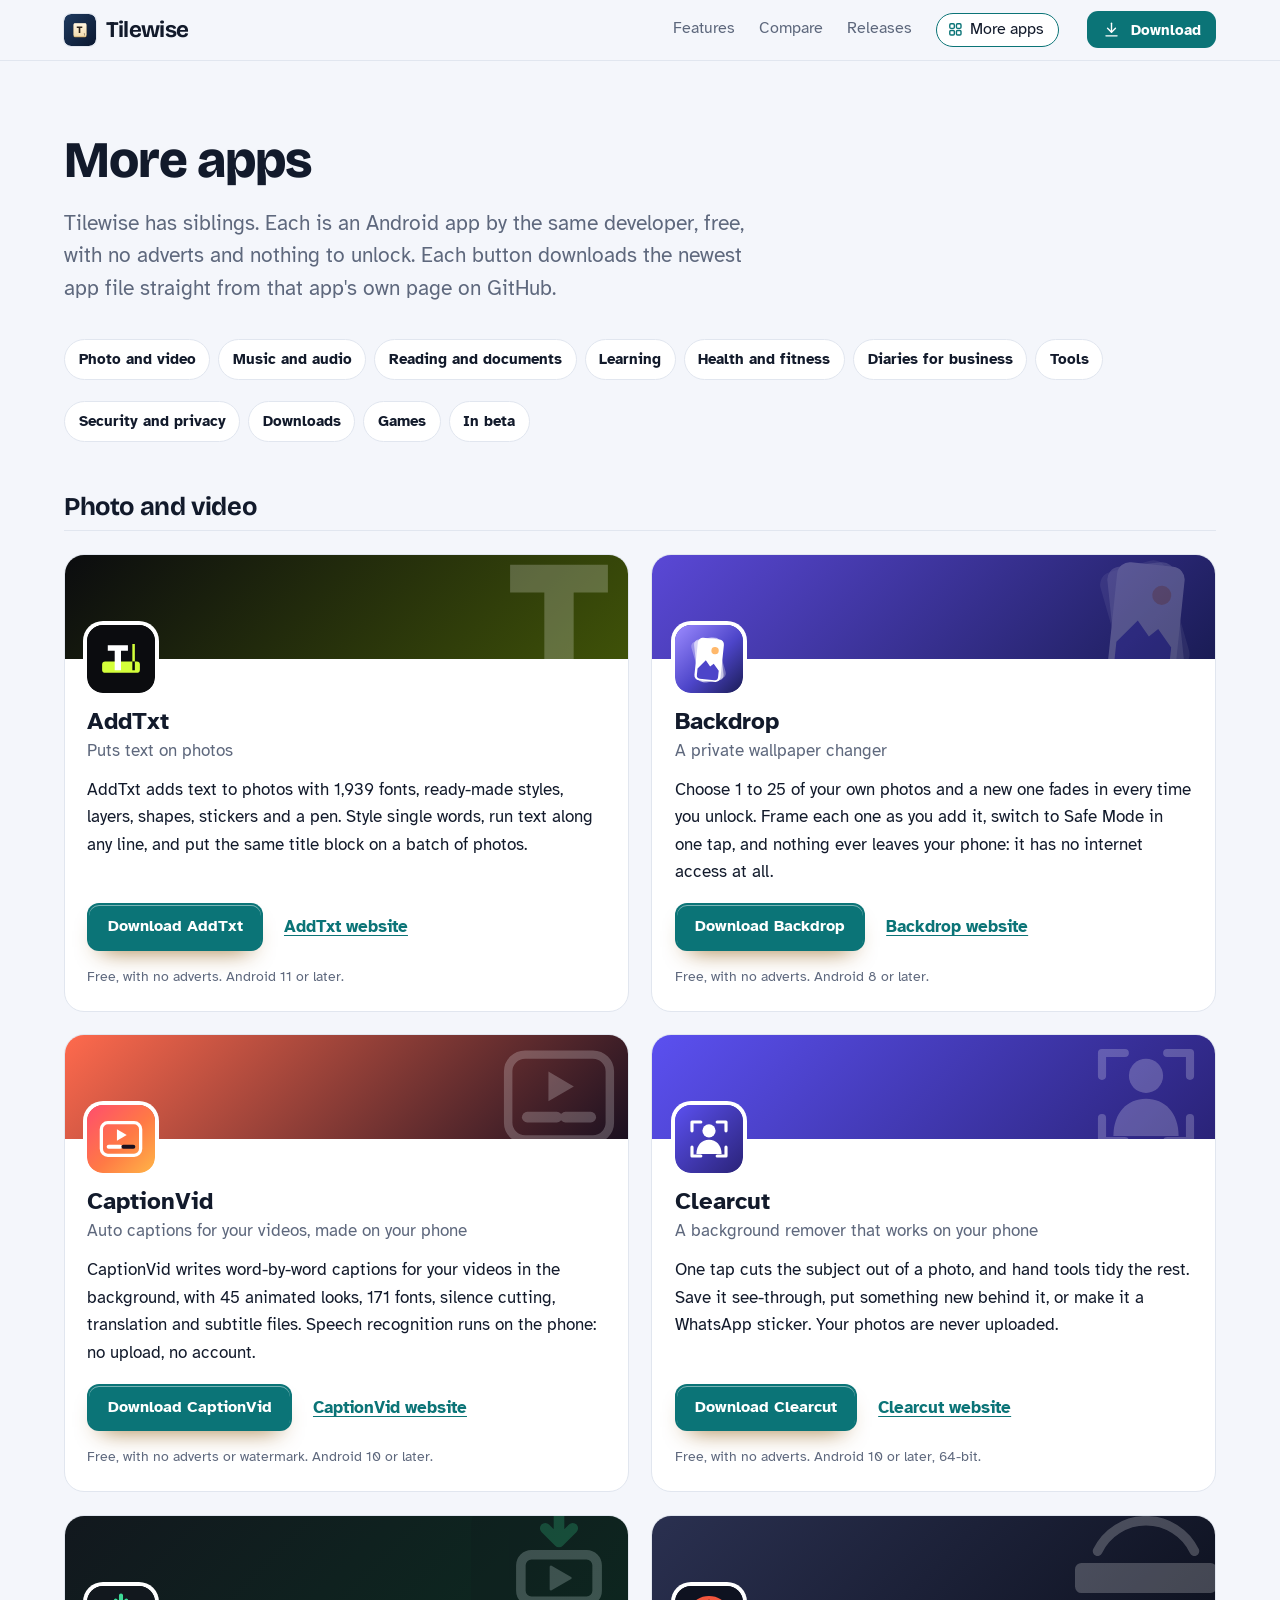
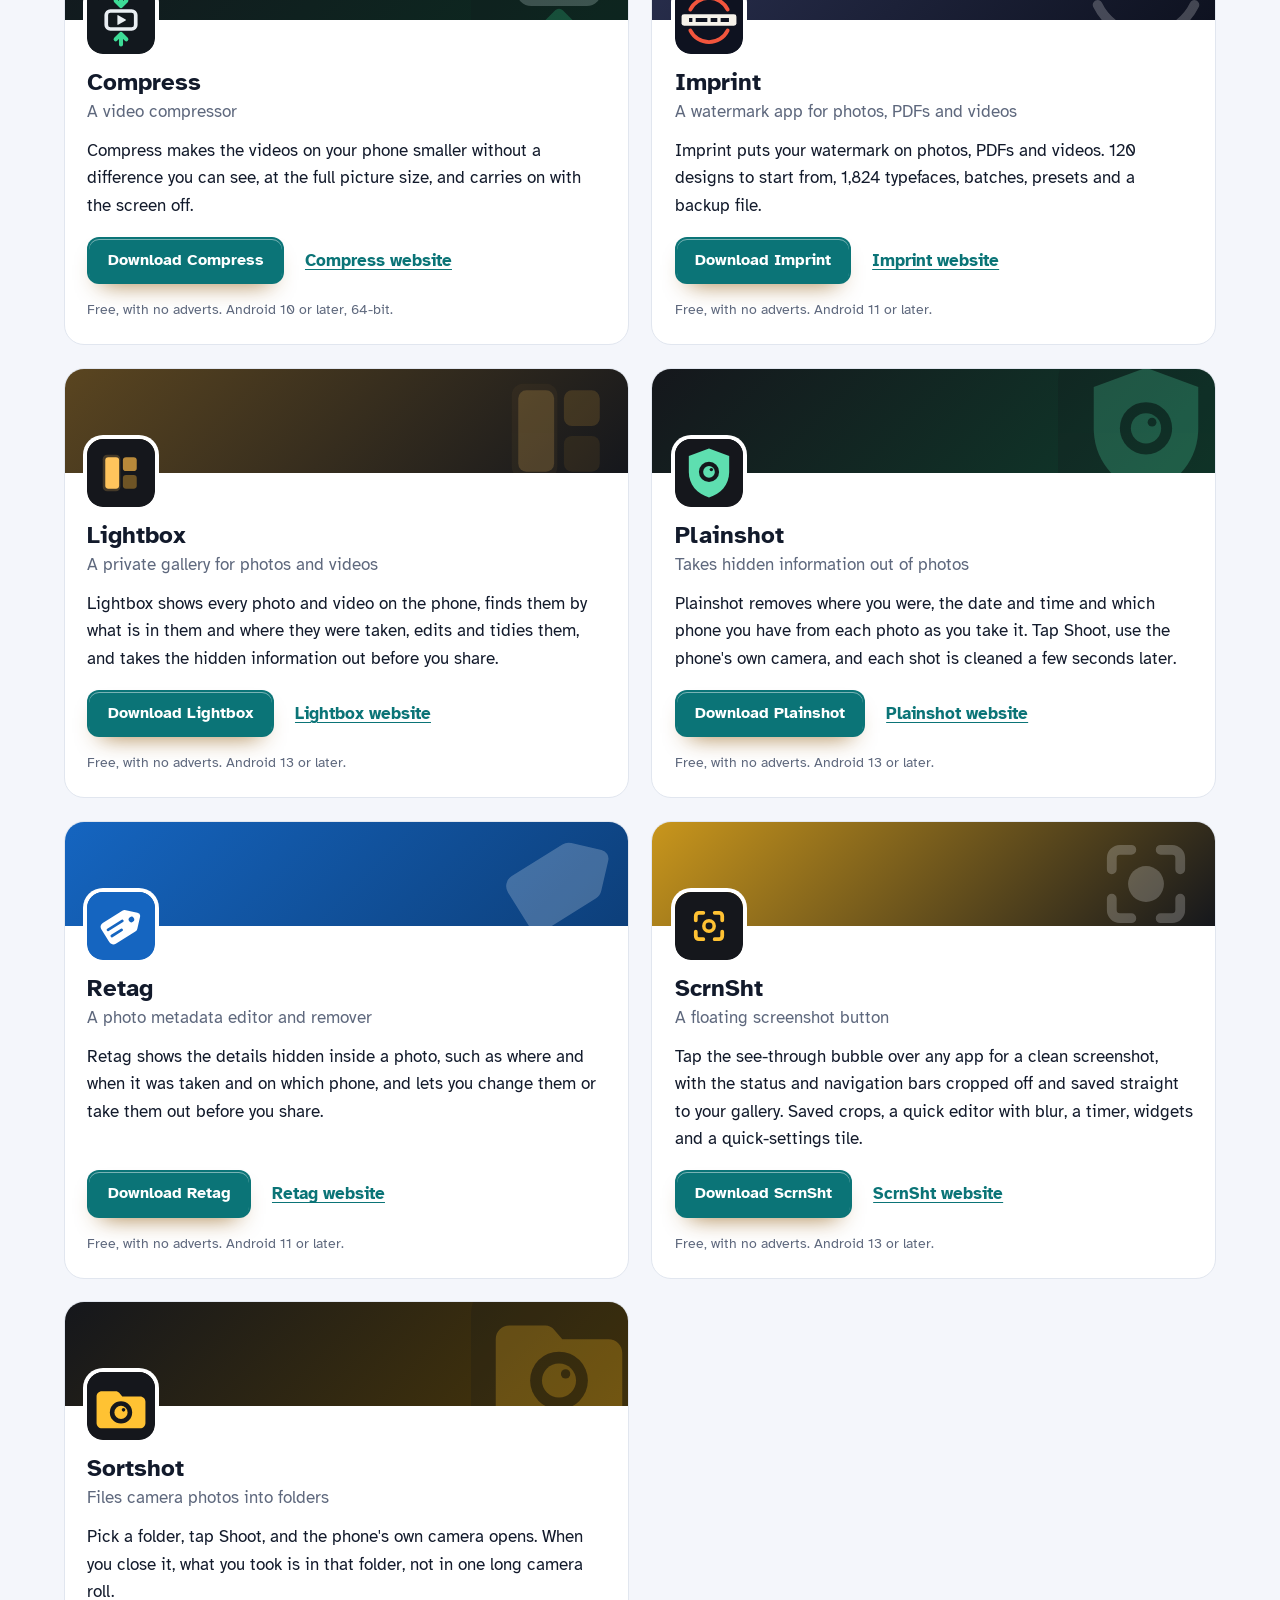
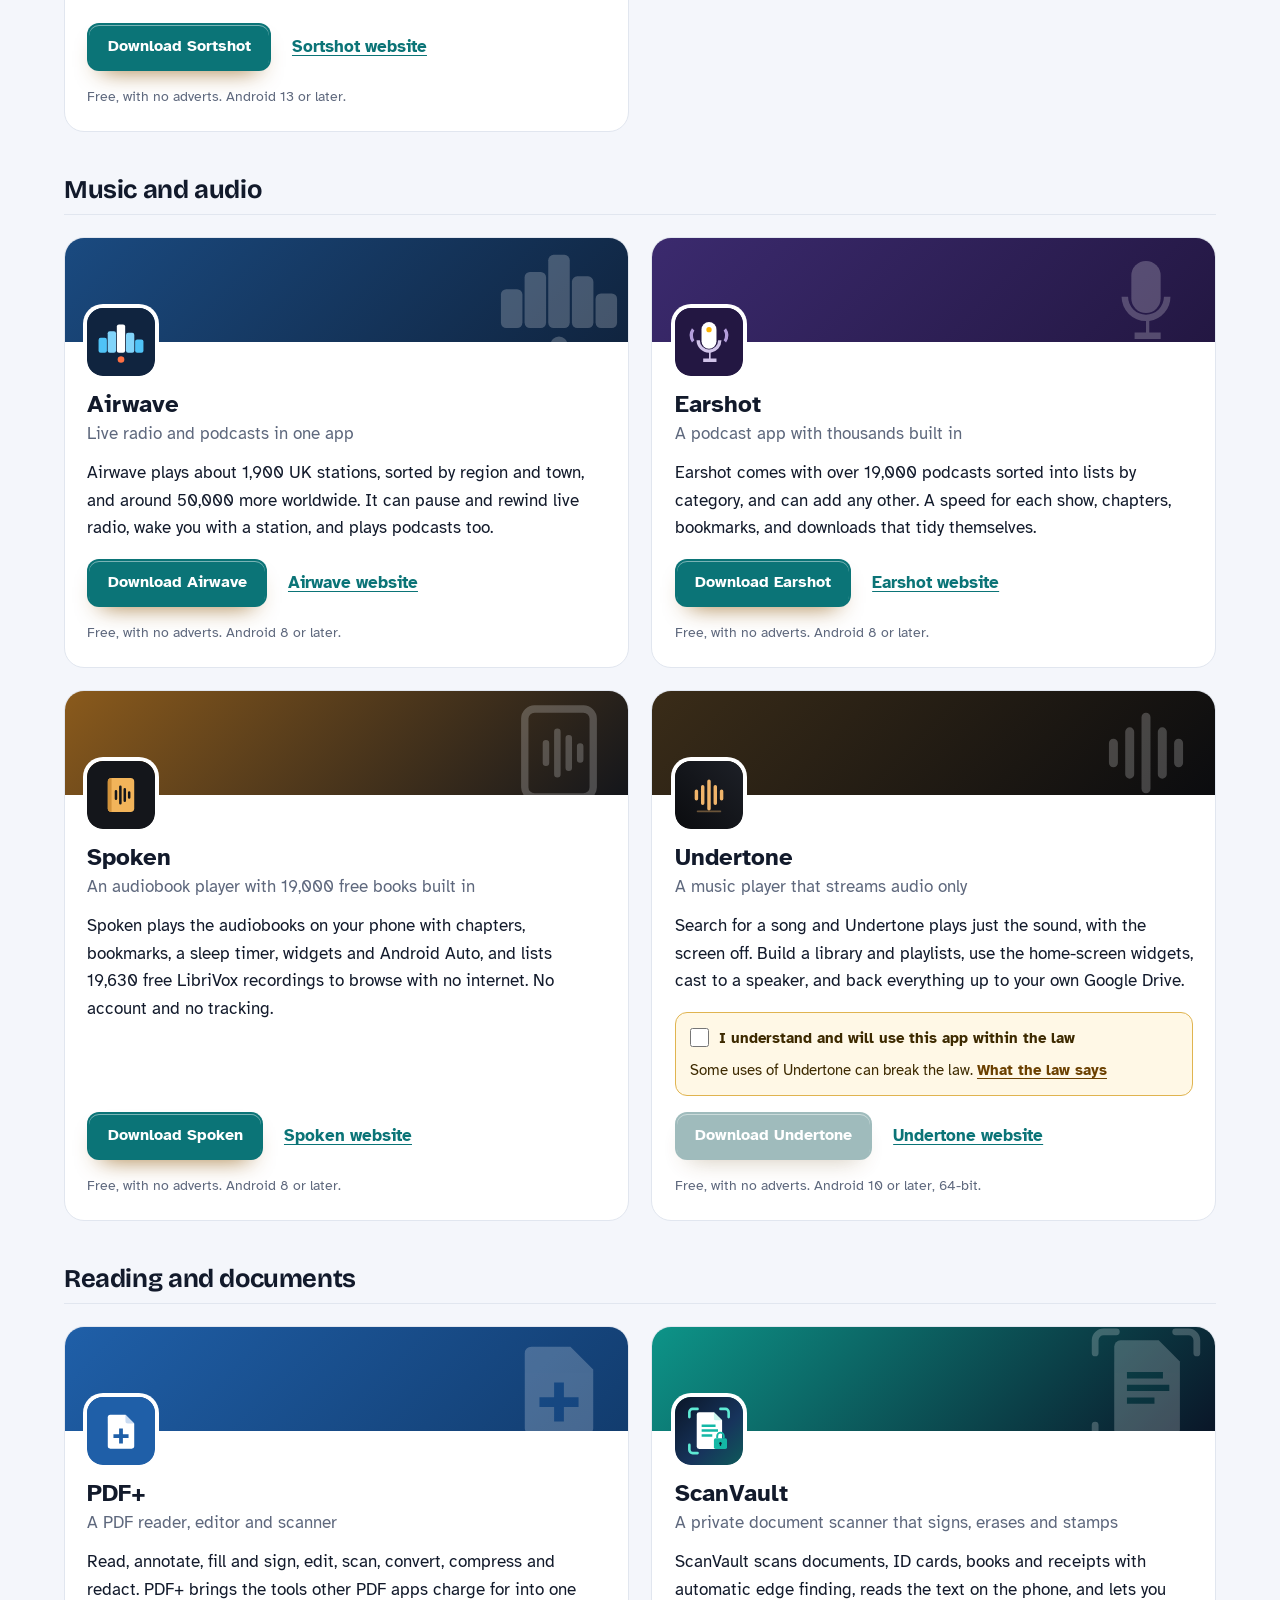
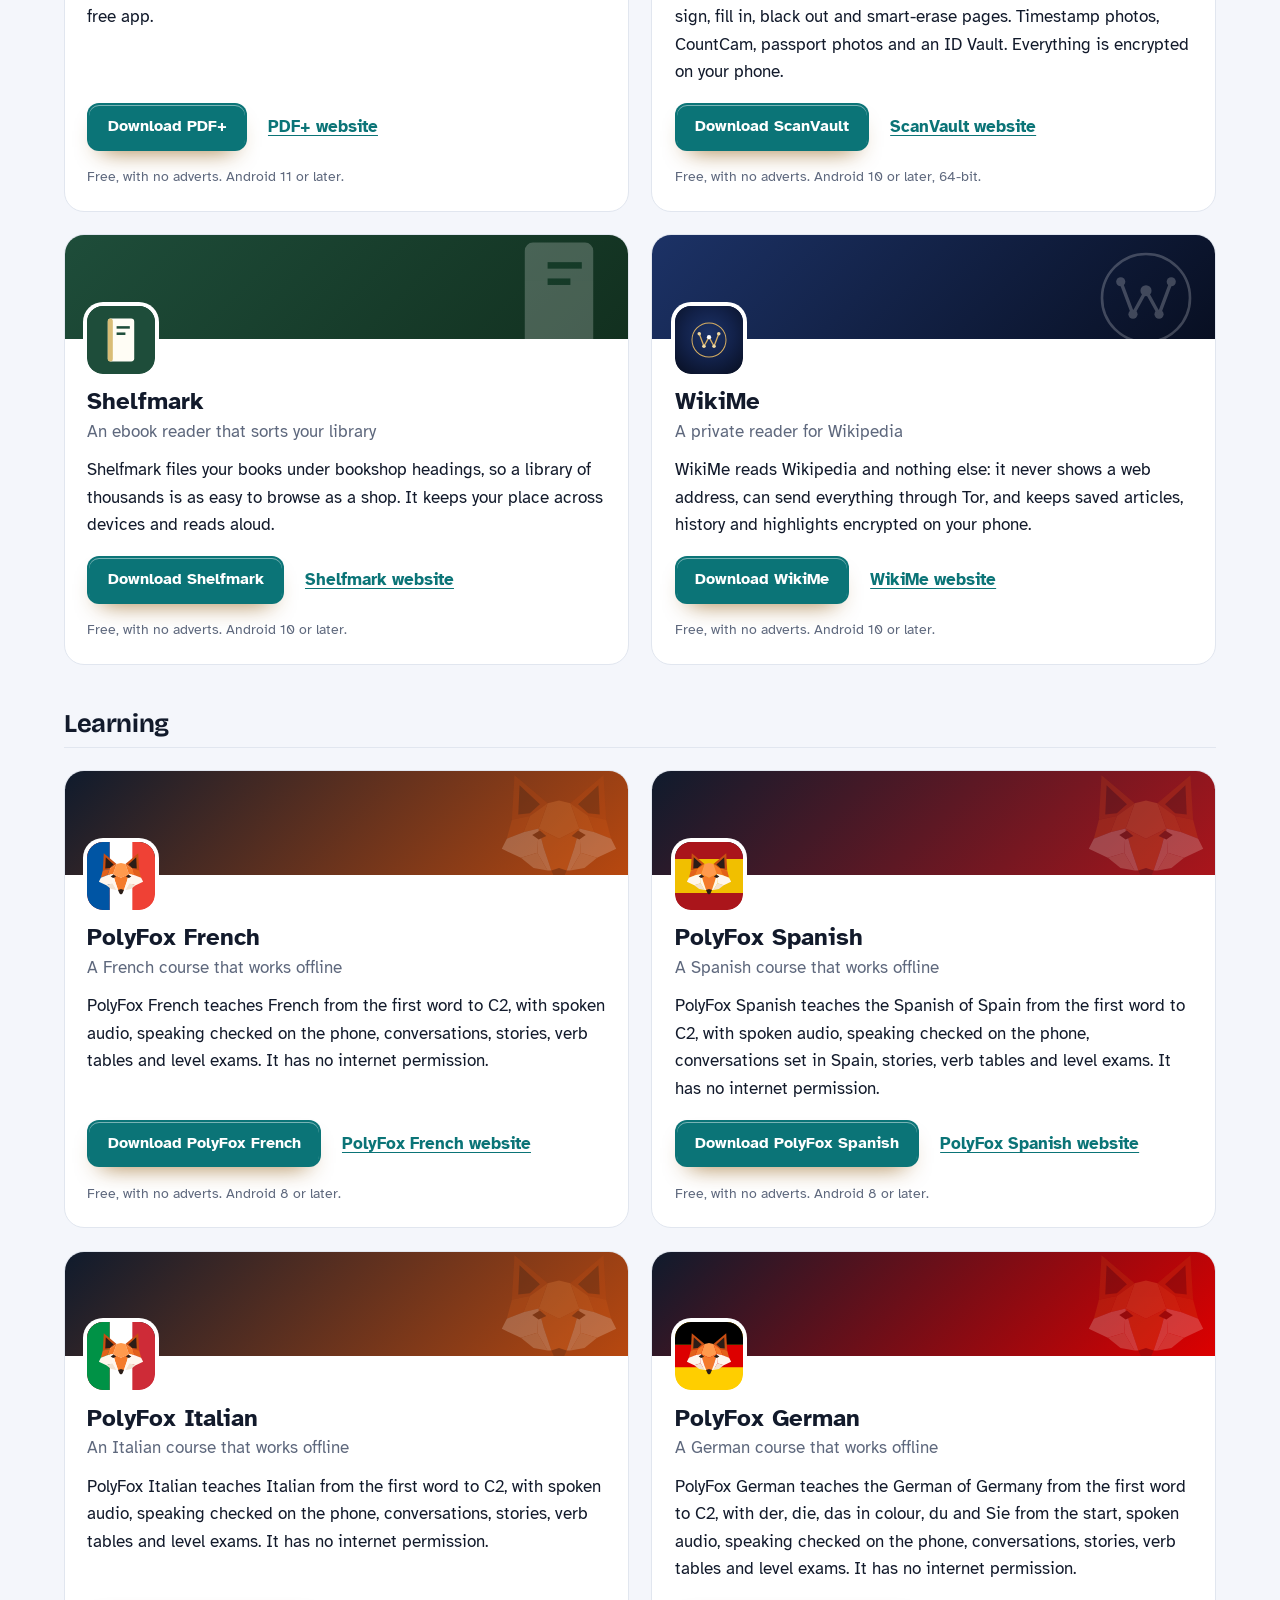
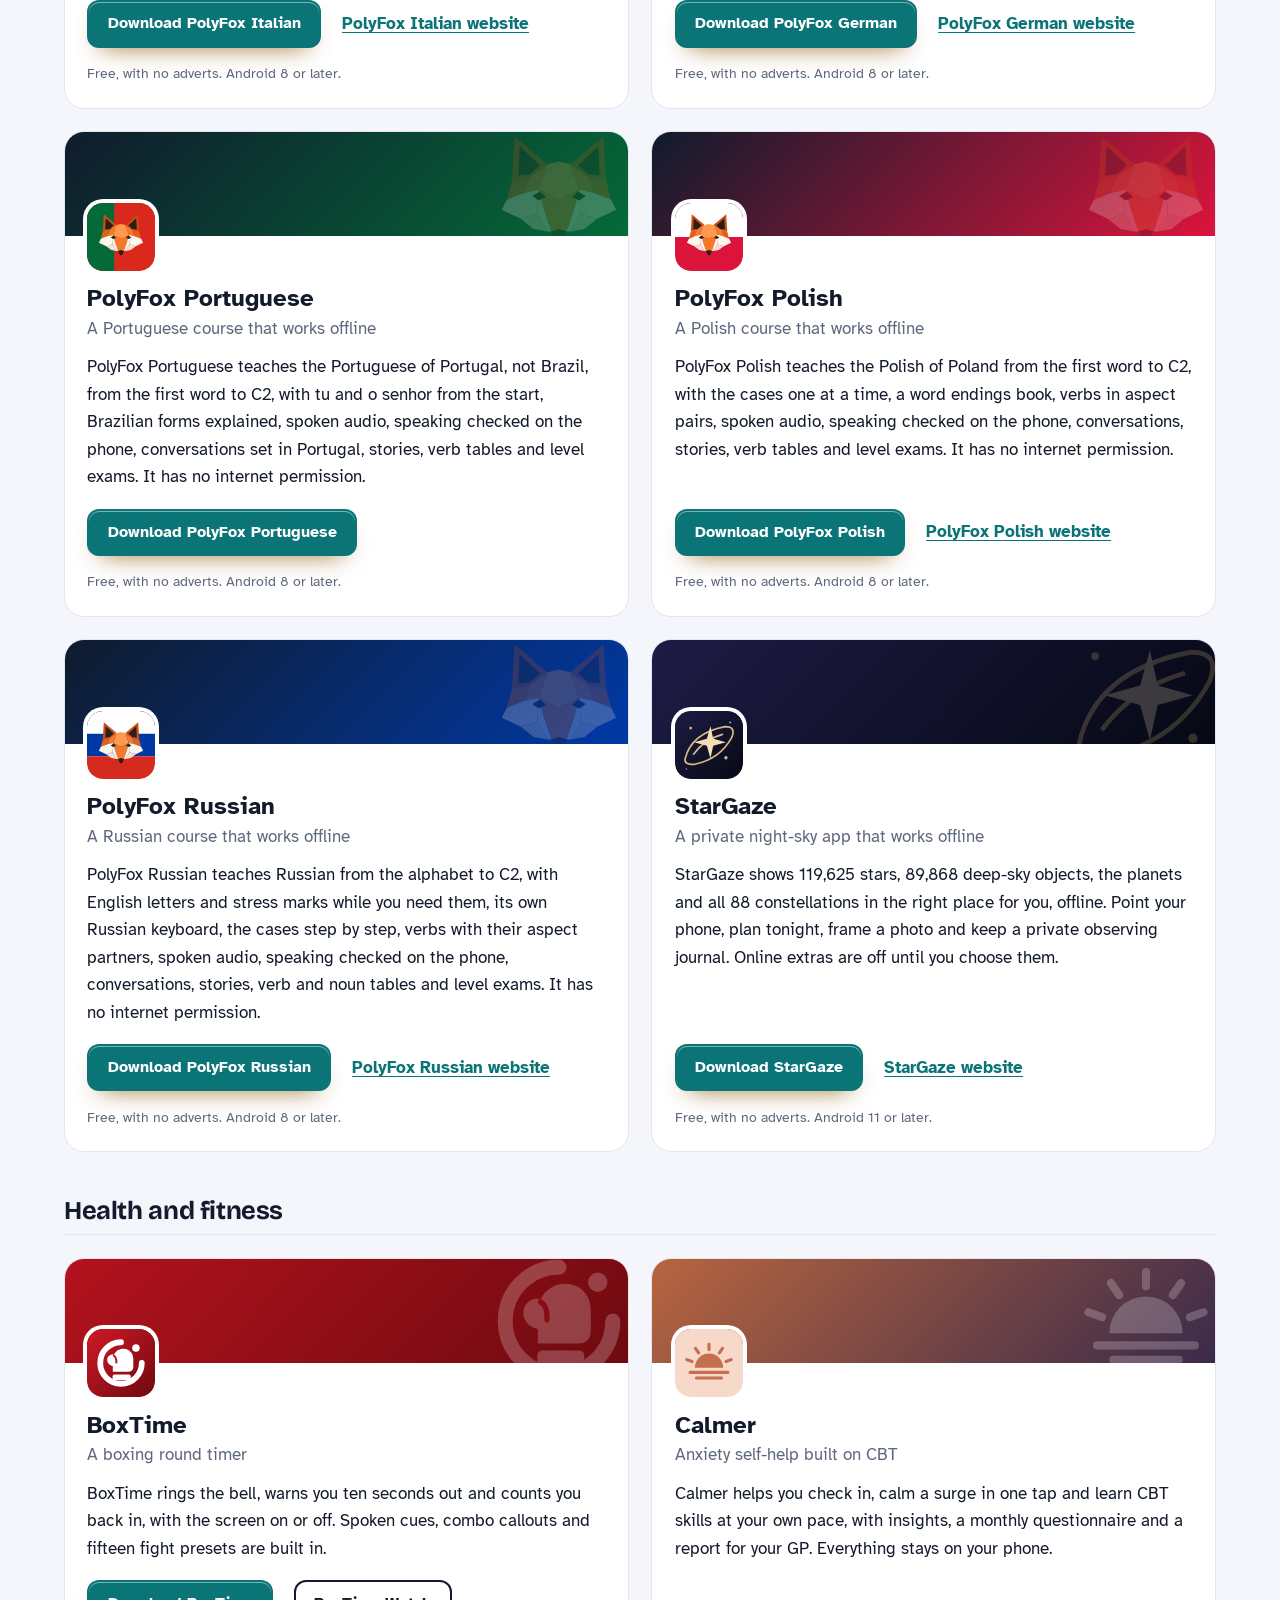
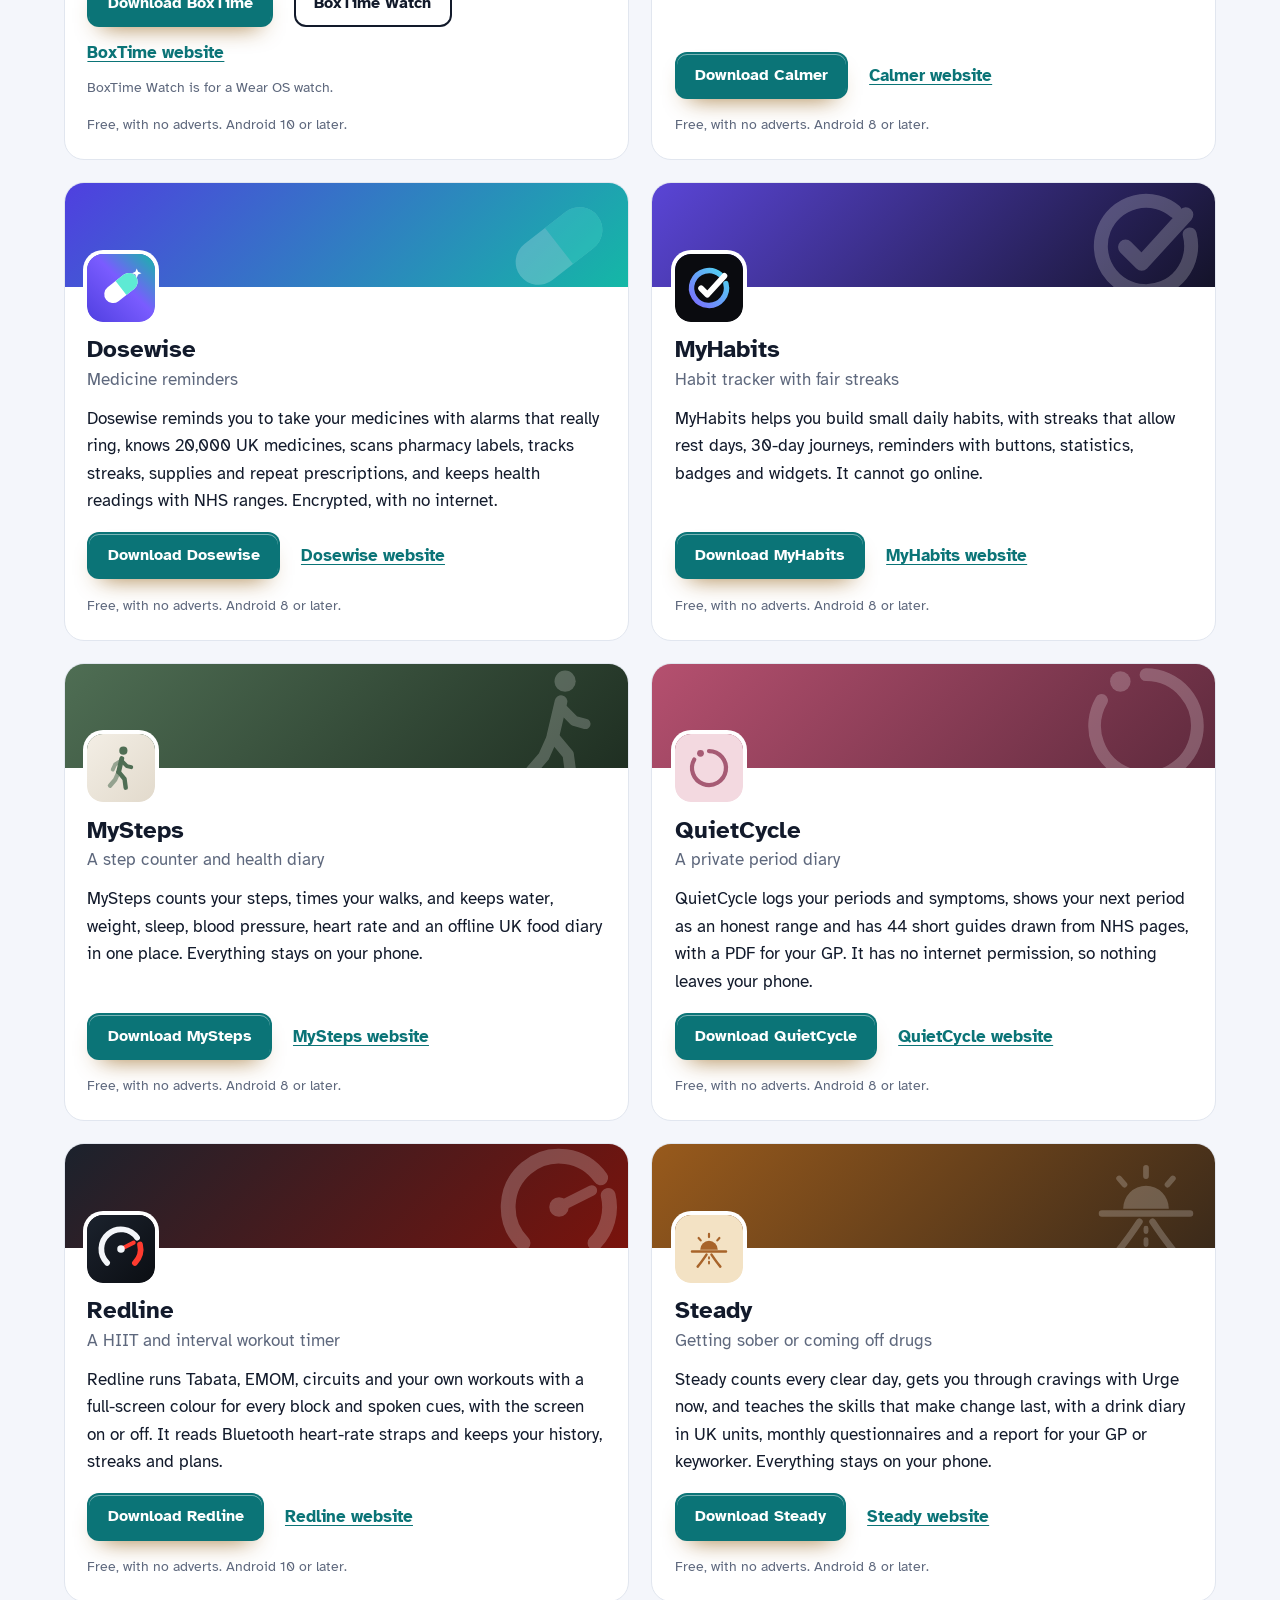
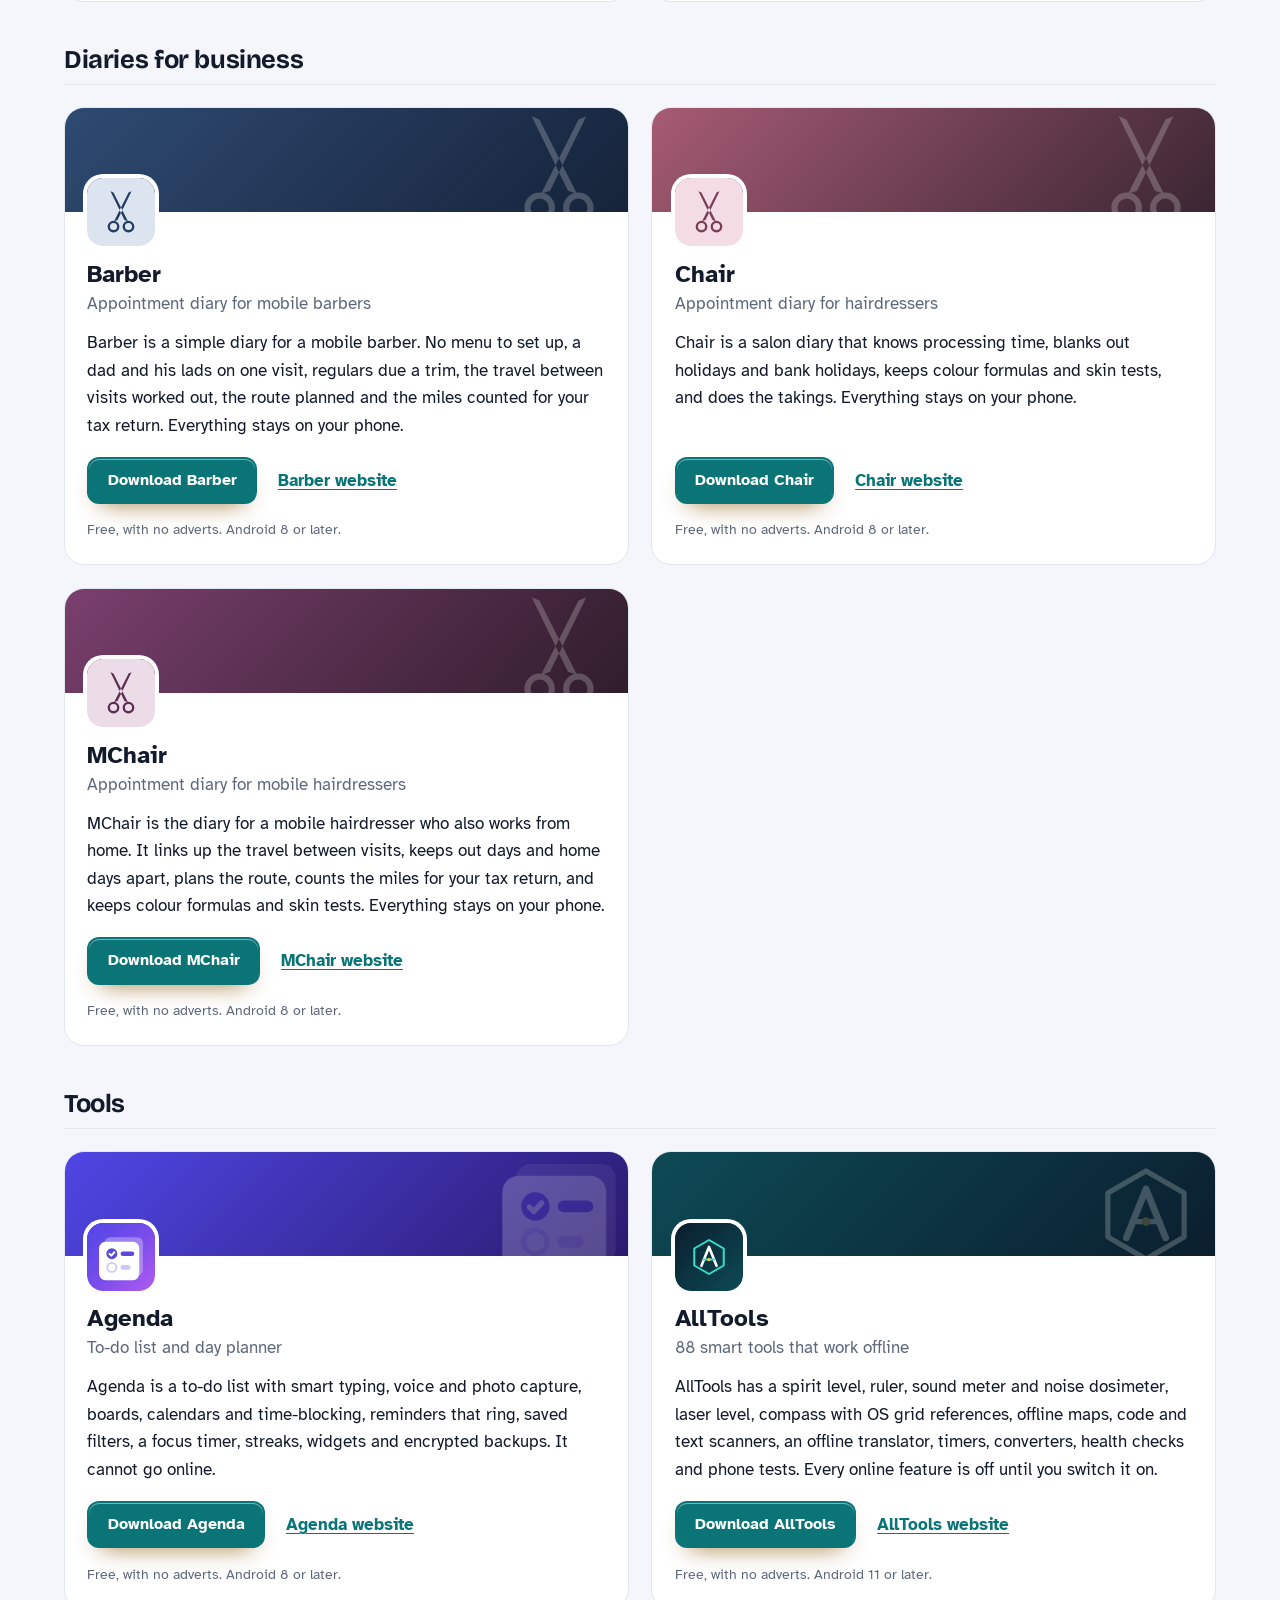
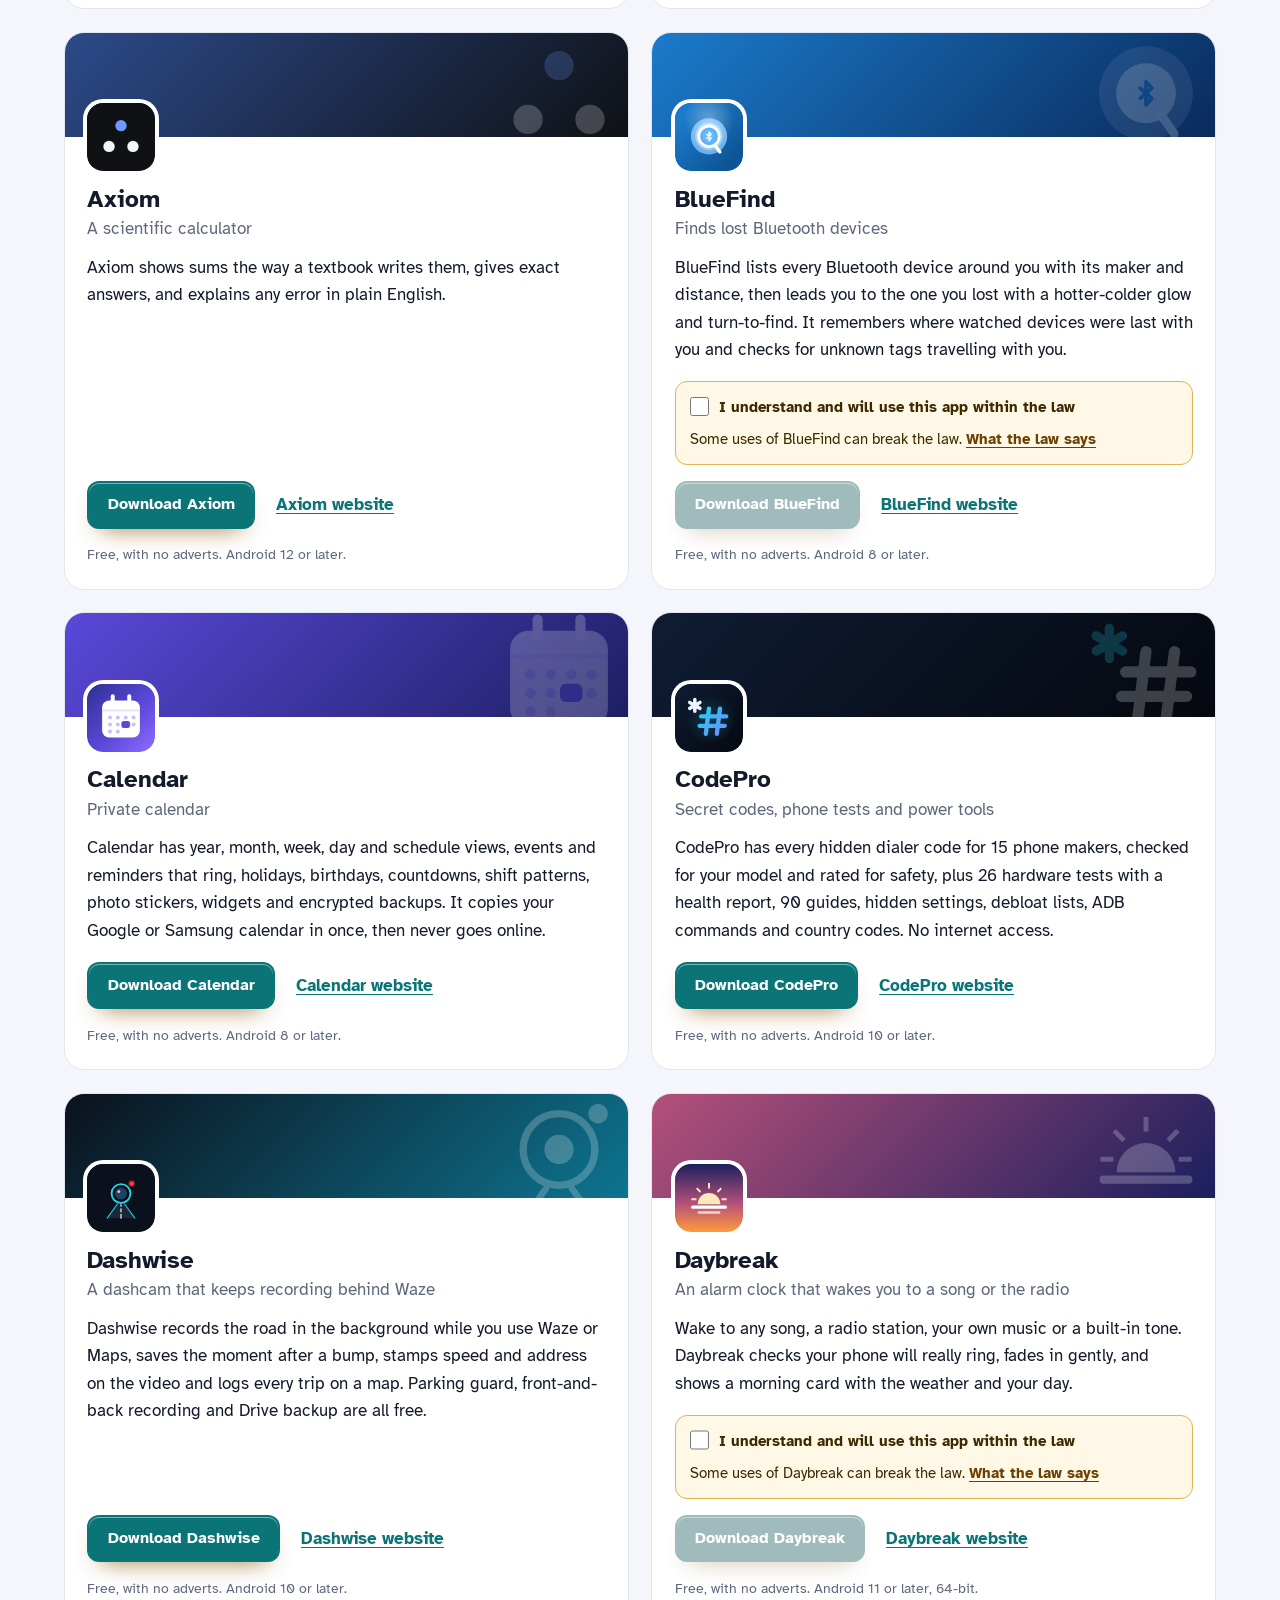
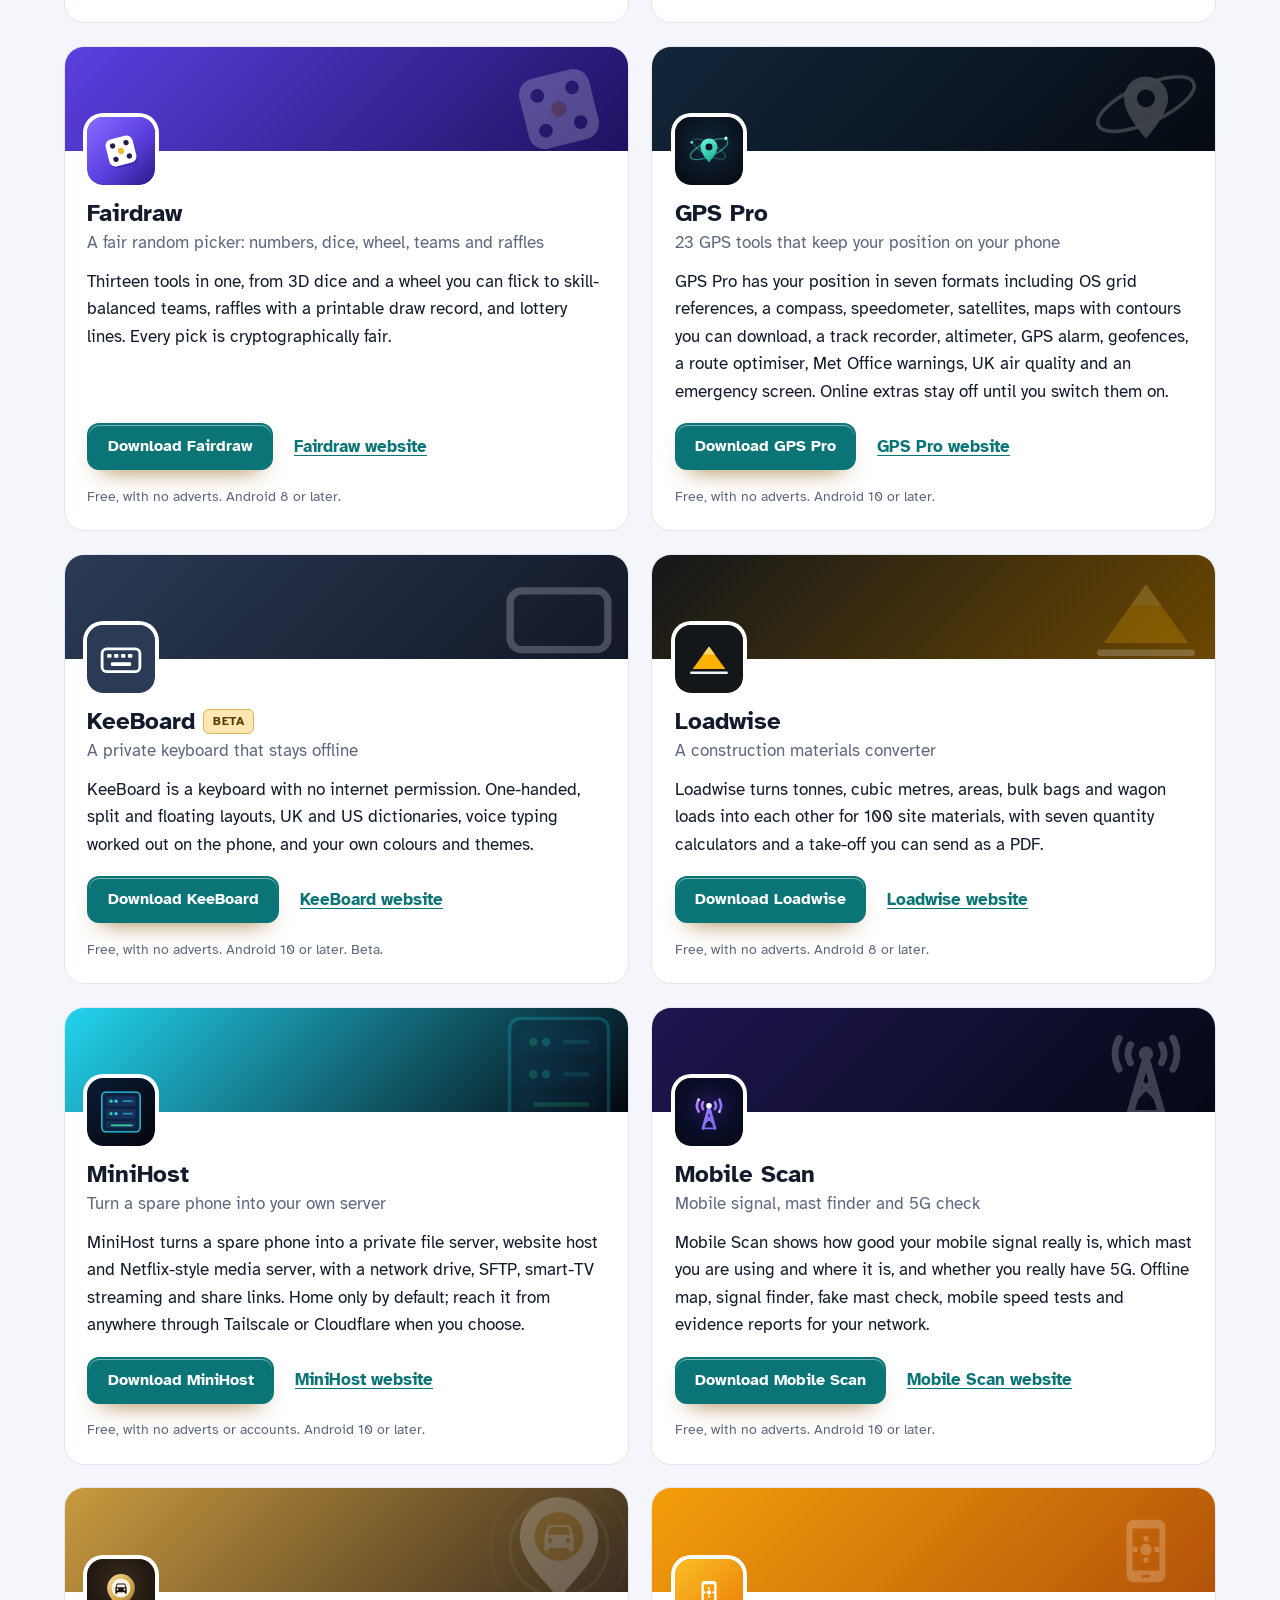
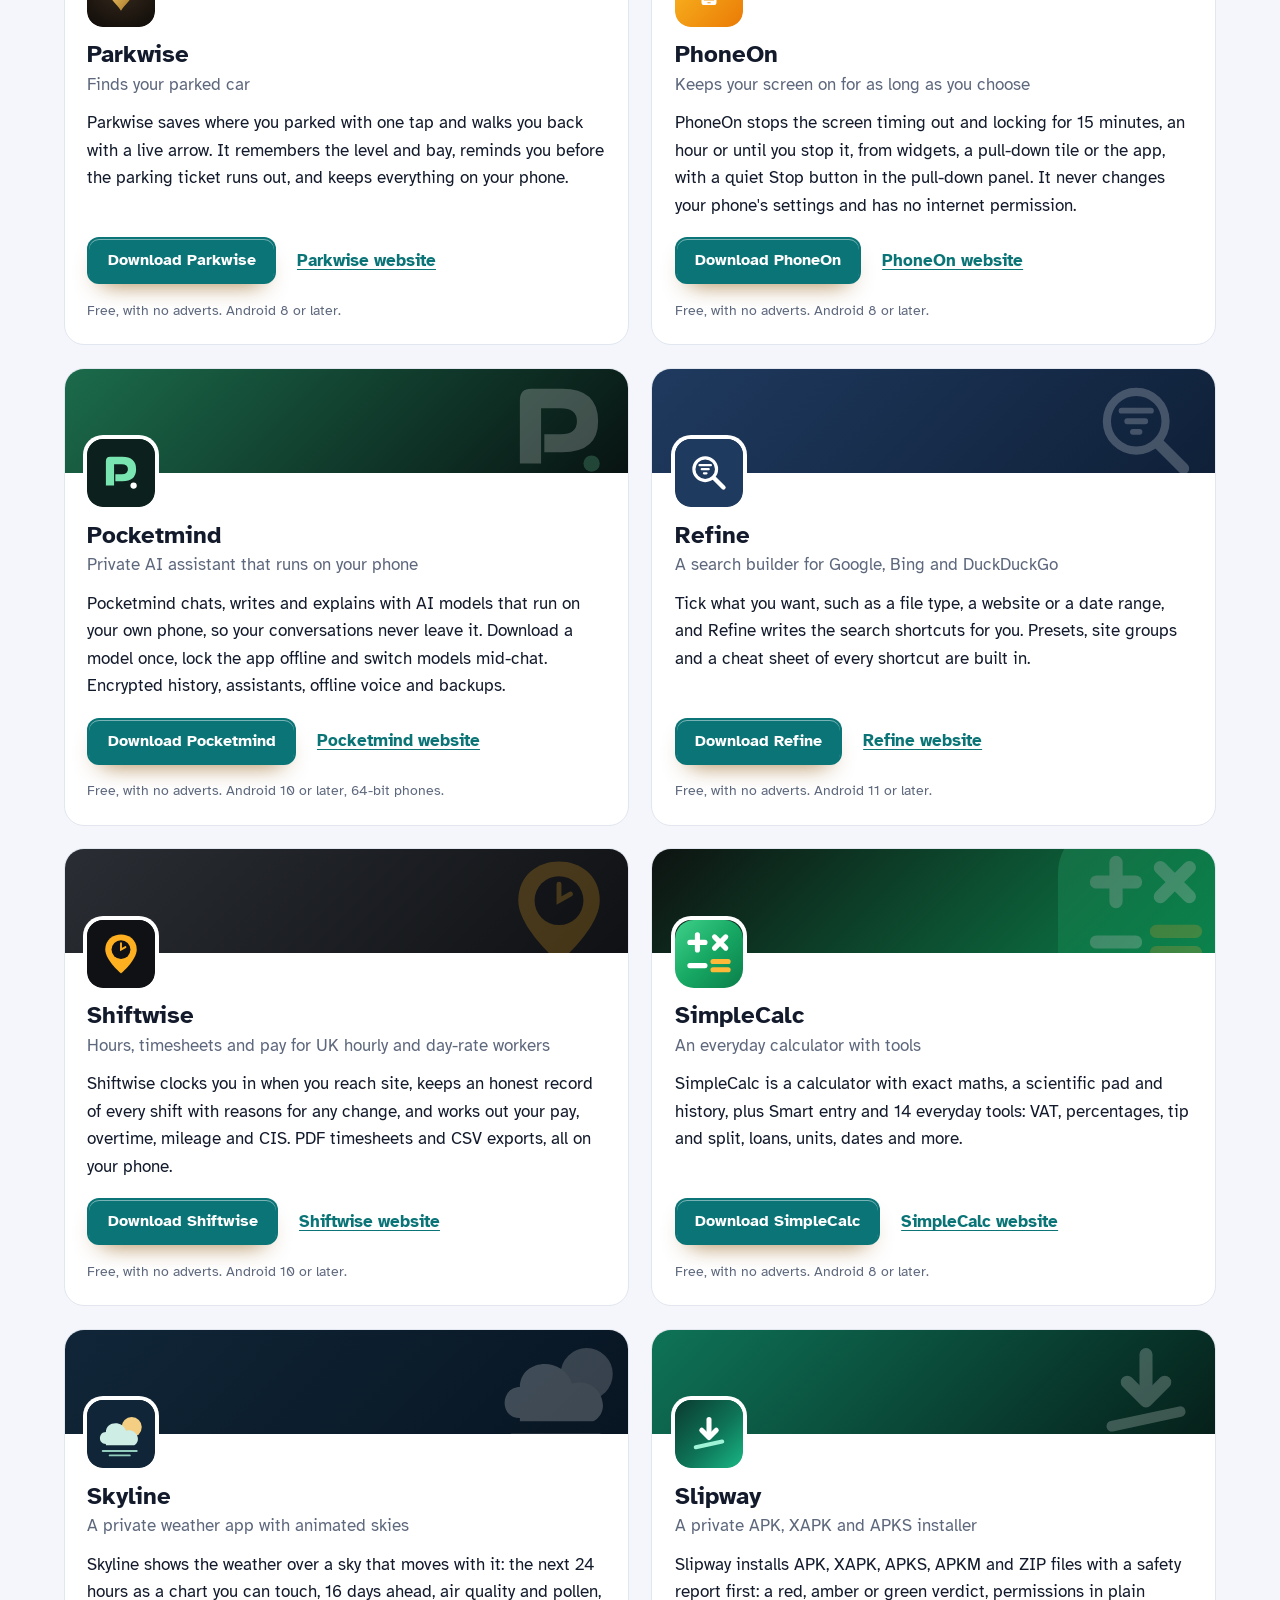
==== commit 51387d6c: "More apps: add AllTools" ====
--- a/more-apps.html
+++ b/more-apps.html
@@ -4,7 +4,7 @@
 <meta charset="utf-8">
 <meta name="viewport" content="width=device-width, initial-scale=1">
 <title>More free Android apps from the maker of Tilewise</title>
-<meta name="description" content="All 93 free Android apps from the maker of Tilewise, in one list by category, each with its download and a link to its website.">
+<meta name="description" content="All 94 free Android apps from the maker of Tilewise, in one list by category, each with its download and a link to its website.">
 <meta name="author" content="Jonathan Jackson">
 <link rel="canonical" href="https://customgpter.github.io/tilewise/more-apps.html">
 <meta name="theme-color" content="#f4f6fb" media="(prefers-color-scheme: light)">
@@ -12,7 +12,7 @@
 <meta property="og:type" content="website">
 <meta property="og:site_name" content="Tilewise">
 <meta property="og:title" content="More free Android apps from the maker of Tilewise">
-<meta property="og:description" content="All 93 free Android apps from the maker of Tilewise, in one list by category, each with its download and a link to its website.">
+<meta property="og:description" content="All 94 free Android apps from the maker of Tilewise, in one list by category, each with its download and a link to its website.">
 <meta property="og:url" content="https://customgpter.github.io/tilewise/more-apps.html">
 <meta property="og:image" content="https://customgpter.github.io/tilewise/assets/og.png">
 <meta property="og:image:width" content="1200">
@@ -26,7 +26,7 @@
 <link rel="preload" href="./assets/fonts/atkinson-hyperlegible-latin-400-normal.woff2" as="font" type="font/woff2" crossorigin>
 <link rel="stylesheet" href="./assets/site.css?v=1">
 <link rel="stylesheet" href="./assets/house.css?v=1">
-<script type="application/ld+json">{"@context":"https://schema.org","@type":"ItemList","name":"Apps from the maker of Tilewise","url":"https://customgpter.github.io/tilewise/more-apps.html","itemListElement":[{"@type":"ListItem","position":1,"name":"AddTxt","url":"https://customgpter.github.io/addtxt/"},{"@type":"ListItem","position":2,"name":"Backdrop","url":"https://customgpter.github.io/backdrop/"},{"@type":"ListItem","position":3,"name":"CaptionVid","url":"https://customgpter.github.io/captionvid/"},{"@type":"ListItem","position":4,"name":"Clearcut","url":"https://customgpter.github.io/clearcut/"},{"@type":"ListItem","position":5,"name":"Compress","url":"https://customgpter.github.io/compress/"},{"@type":"ListItem","position":6,"name":"Imprint","url":"https://customgpter.github.io/imprint/"},{"@type":"ListItem","position":7,"name":"Lightbox","url":"https://customgpter.github.io/lightbox/"},{"@type":"ListItem","position":8,"name":"Plainshot","url":"https://customgpter.github.io/plainshot/"},{"@type":"ListItem","position":9,"name":"Retag","url":"https://customgpter.github.io/retag/"},{"@type":"ListItem","position":10,"name":"ScrnSht","url":"https://customgpter.github.io/scrnsht/"},{"@type":"ListItem","position":11,"name":"Sortshot","url":"https://customgpter.github.io/sortshot/"},{"@type":"ListItem","position":12,"name":"Airwave","url":"https://customgpter.github.io/airwave/"},{"@type":"ListItem","position":13,"name":"Earshot","url":"https://customgpter.github.io/earshot/"},{"@type":"ListItem","position":14,"name":"Spoken","url":"https://customgpter.github.io/spoken/"},{"@type":"ListItem","position":15,"name":"Undertone","url":"https://customgpter.github.io/undertone/"},{"@type":"ListItem","position":16,"name":"PDF+","url":"https://customgpter.github.io/pdfplus/"},{"@type":"ListItem","position":17,"name":"ScanVault","url":"https://customgpter.github.io/scanvault/"},{"@type":"ListItem","position":18,"name":"Shelfmark","url":"https://customgpter.github.io/shelfmark/"},{"@type":"ListItem","position":19,"name":"WikiMe","url":"https://customgpter.github.io/wikime/"},{"@type":"ListItem","position":20,"name":"PolyFox French","url":"https://customgpter.github.io/polyfox/"},{"@type":"ListItem","position":21,"name":"PolyFox German","url":"https://customgpter.github.io/polyfox-german/"},{"@type":"ListItem","position":22,"name":"PolyFox Polish","url":"https://customgpter.github.io/polyfox-polish/"},{"@type":"ListItem","position":23,"name":"PolyFox Russian","url":"https://customgpter.github.io/polyfox-russian/"},{"@type":"ListItem","position":24,"name":"StarGaze","url":"https://customgpter.github.io/stargaze/"},{"@type":"ListItem","position":25,"name":"BoxTime","url":"https://customgpter.github.io/boxtime/"},{"@type":"ListItem","position":26,"name":"Calmer","url":"https://customgpter.github.io/calmer/"},{"@type":"ListItem","position":27,"name":"Dosewise","url":"https://customgpter.github.io/dosewise/"},{"@type":"ListItem","position":28,"name":"MyHabits","url":"https://customgpter.github.io/myhabits/"},{"@type":"ListItem","position":29,"name":"MySteps","url":"https://customgpter.github.io/mysteps/"},{"@type":"ListItem","position":30,"name":"QuietCycle","url":"https://customgpter.github.io/quietcycle/"},{"@type":"ListItem","position":31,"name":"Redline","url":"https://customgpter.github.io/redline/"},{"@type":"ListItem","position":32,"name":"Steady","url":"https://customgpter.github.io/steady/"},{"@type":"ListItem","position":33,"name":"Barber","url":"https://customgpter.github.io/barber/"},{"@type":"ListItem","position":34,"name":"Chair","url":"https://customgpter.github.io/chair/"},{"@type":"ListItem","position":35,"name":"MChair","url":"https://customgpter.github.io/mchair/"},{"@type":"ListItem","position":36,"name":"Agenda","url":"https://customgpter.github.io/agenda/"},{"@type":"ListItem","position":37,"name":"Axiom","url":"https://customgpter.github.io/axiom/"},{"@type":"ListItem","position":38,"name":"BlueFind","url":"https://customgpter.github.io/bluefind/"},{"@type":"ListItem","position":39,"name":"Calendar","url":"https://customgpter.github.io/calendar/"},{"@type":"ListItem","position":40,"name":"CodePro","url":"https://customgpter.github.io/codepro/"},{"@type":"ListItem","position":41,"name":"Dashwise","url":"https://customgpter.github.io/dashwise/"},{"@type":"ListItem","position":42,"name":"Daybreak","url":"https://customgpter.github.io/daybreak/"},{"@type":"ListItem","position":43,"name":"Fairdraw","url":"https://customgpter.github.io/fairdraw/"},{"@type":"ListItem","position":44,"name":"GPS Pro","url":"https://customgpter.github.io/gpspro/"},{"@type":"ListItem","position":45,"name":"KeeBoard","url":"https://customgpter.github.io/keeboard/"},{"@type":"ListItem","position":46,"name":"Loadwise","url":"https://customgpter.github.io/loadwise/"},{"@type":"ListItem","position":47,"name":"MiniHost","url":"https://customgpter.github.io/minihost/"},{"@type":"ListItem","position":48,"name":"Mobile Scan","url":"https://customgpter.github.io/mobilescan/"},{"@type":"ListItem","position":49,"name":"Parkwise","url":"https://customgpter.github.io/parkwise/"},{"@type":"ListItem","position":50,"name":"Pocketmind","url":"https://customgpter.github.io/pocketmind/"},{"@type":"ListItem","position":51,"name":"Refine","url":"https://customgpter.github.io/refine/"},{"@type":"ListItem","position":52,"name":"Shiftwise","url":"https://customgpter.github.io/shiftwise/"},{"@type":"ListItem","position":53,"name":"SimpleCalc","url":"https://customgpter.github.io/simplecalc/"},{"@type":"ListItem","position":54,"name":"Skyline","url":"https://customgpter.github.io/skyline/"},{"@type":"ListItem","position":55,"name":"Slipway","url":"https://customgpter.github.io/slipway/"},{"@type":"ListItem","position":56,"name":"Tagger","url":"https://customgpter.github.io/tagger/"},{"@type":"ListItem","position":57,"name":"TotalClean","url":"https://customgpter.github.io/totalclean/"},{"@type":"ListItem","position":58,"name":"TVLink","url":"https://customgpter.github.io/tvlink/"},{"@type":"ListItem","position":59,"name":"Unbox","url":"https://customgpter.github.io/unbox/"},{"@type":"ListItem","position":60,"name":"WhatsKeep","url":"https://customgpter.github.io/whatskeep/"},{"@type":"ListItem","position":61,"name":"WiFi Scan","url":"https://customgpter.github.io/wifiscan/"},{"@type":"ListItem","position":62,"name":"Auditly","url":"https://customgpter.github.io/auditly/"},{"@type":"ListItem","position":63,"name":"Backchannel","url":"https://customgpter.github.io/backchannel/"},{"@type":"ListItem","position":64,"name":"ENotes","url":"https://customgpter.github.io/enotes/"},{"@type":"ListItem","position":65,"name":"FindMe","url":"https://customgpter.github.io/findme/"},{"@type":"ListItem","position":66,"name":"iLock","url":"https://customgpter.github.io/ilock/"},{"@type":"ListItem","position":67,"name":"ImSafe","url":"https://customgpter.github.io/imsafe/"},{"@type":"ListItem","position":68,"name":"IShred","url":"https://customgpter.github.io/ishred/"},{"@type":"ListItem","position":69,"name":"LockBox","url":"https://customgpter.github.io/lockbox/"},{"@type":"ListItem","position":70,"name":"PassVault","url":"https://customgpter.github.io/passvault/"},{"@type":"ListItem","position":71,"name":"SpyFind","url":"https://customgpter.github.io/spyfind/"},{"@type":"ListItem","position":72,"name":"TextWipe","url":"https://customgpter.github.io/textwipe/"},{"@type":"ListItem","position":73,"name":"Tracewire","url":"https://customgpter.github.io/tracewire/"},{"@type":"ListItem","position":74,"name":"Vigil","url":"https://customgpter.github.io/vigil/"},{"@type":"ListItem","position":75,"name":"Grab","url":"https://customgpter.github.io/grab/"},{"@type":"ListItem","position":76,"name":"Swarm","url":"https://customgpter.github.io/swarm/"},{"@type":"ListItem","position":77,"name":"Plane Games","url":"https://customgpter.github.io/plane-games/"},{"@type":"ListItem","position":78,"name":"Ninefold","url":"https://customgpter.github.io/ninefold/"},{"@type":"ListItem","position":79,"name":"Cubewise","url":"https://customgpter.github.io/cubewise/"},{"@type":"ListItem","position":80,"name":"Tilewise","url":"https://customgpter.github.io/tilewise/"},{"@type":"ListItem","position":81,"name":"Letterwise","url":"https://customgpter.github.io/letterwise/"},{"@type":"ListItem","position":82,"name":"Kingside","url":"https://customgpter.github.io/kingside/"},{"@type":"ListItem","position":83,"name":"Deckhand","url":"https://customgpter.github.io/deckhand/"},{"@type":"ListItem","position":84,"name":"SNESForge","url":"https://customgpter.github.io/snesforge/"},{"@type":"ListItem","position":85,"name":"Fame Boy","url":"https://customgpter.github.io/fameboy/"},{"@type":"ListItem","position":86,"name":"PSPPro","url":"https://customgpter.github.io/psppro/"},{"@type":"ListItem","position":87,"name":"MegaGen","url":"https://customgpter.github.io/megagen/"},{"@type":"ListItem","position":88,"name":"QVR","url":"https://customgpter.github.io/qvr/"},{"@type":"ListItem","position":89,"name":"QVR Watch","url":"https://customgpter.github.io/qvr-watch/"},{"@type":"ListItem","position":90,"name":"QVRLite","url":"https://customgpter.github.io/qvrlite/"},{"@type":"ListItem","position":91,"name":"Onionz","url":"https://customgpter.github.io/onionz/"},{"@type":"ListItem","position":92,"name":"OnionzWeb","url":"https://customgpter.github.io/onionzweb/"}]}</script>
+<script type="application/ld+json">{"@context":"https://schema.org","@type":"ItemList","name":"Apps from the maker of Tilewise","url":"https://customgpter.github.io/tilewise/more-apps.html","itemListElement":[{"@type":"ListItem","position":1,"name":"AddTxt","url":"https://customgpter.github.io/addtxt/"},{"@type":"ListItem","position":2,"name":"Backdrop","url":"https://customgpter.github.io/backdrop/"},{"@type":"ListItem","position":3,"name":"CaptionVid","url":"https://customgpter.github.io/captionvid/"},{"@type":"ListItem","position":4,"name":"Clearcut","url":"https://customgpter.github.io/clearcut/"},{"@type":"ListItem","position":5,"name":"Compress","url":"https://customgpter.github.io/compress/"},{"@type":"ListItem","position":6,"name":"Imprint","url":"https://customgpter.github.io/imprint/"},{"@type":"ListItem","position":7,"name":"Lightbox","url":"https://customgpter.github.io/lightbox/"},{"@type":"ListItem","position":8,"name":"Plainshot","url":"https://customgpter.github.io/plainshot/"},{"@type":"ListItem","position":9,"name":"Retag","url":"https://customgpter.github.io/retag/"},{"@type":"ListItem","position":10,"name":"ScrnSht","url":"https://customgpter.github.io/scrnsht/"},{"@type":"ListItem","position":11,"name":"Sortshot","url":"https://customgpter.github.io/sortshot/"},{"@type":"ListItem","position":12,"name":"Airwave","url":"https://customgpter.github.io/airwave/"},{"@type":"ListItem","position":13,"name":"Earshot","url":"https://customgpter.github.io/earshot/"},{"@type":"ListItem","position":14,"name":"Spoken","url":"https://customgpter.github.io/spoken/"},{"@type":"ListItem","position":15,"name":"Undertone","url":"https://customgpter.github.io/undertone/"},{"@type":"ListItem","position":16,"name":"PDF+","url":"https://customgpter.github.io/pdfplus/"},{"@type":"ListItem","position":17,"name":"ScanVault","url":"https://customgpter.github.io/scanvault/"},{"@type":"ListItem","position":18,"name":"Shelfmark","url":"https://customgpter.github.io/shelfmark/"},{"@type":"ListItem","position":19,"name":"WikiMe","url":"https://customgpter.github.io/wikime/"},{"@type":"ListItem","position":20,"name":"PolyFox French","url":"https://customgpter.github.io/polyfox/"},{"@type":"ListItem","position":21,"name":"PolyFox German","url":"https://customgpter.github.io/polyfox-german/"},{"@type":"ListItem","position":22,"name":"PolyFox Polish","url":"https://customgpter.github.io/polyfox-polish/"},{"@type":"ListItem","position":23,"name":"PolyFox Russian","url":"https://customgpter.github.io/polyfox-russian/"},{"@type":"ListItem","position":24,"name":"StarGaze","url":"https://customgpter.github.io/stargaze/"},{"@type":"ListItem","position":25,"name":"BoxTime","url":"https://customgpter.github.io/boxtime/"},{"@type":"ListItem","position":26,"name":"Calmer","url":"https://customgpter.github.io/calmer/"},{"@type":"ListItem","position":27,"name":"Dosewise","url":"https://customgpter.github.io/dosewise/"},{"@type":"ListItem","position":28,"name":"MyHabits","url":"https://customgpter.github.io/myhabits/"},{"@type":"ListItem","position":29,"name":"MySteps","url":"https://customgpter.github.io/mysteps/"},{"@type":"ListItem","position":30,"name":"QuietCycle","url":"https://customgpter.github.io/quietcycle/"},{"@type":"ListItem","position":31,"name":"Redline","url":"https://customgpter.github.io/redline/"},{"@type":"ListItem","position":32,"name":"Steady","url":"https://customgpter.github.io/steady/"},{"@type":"ListItem","position":33,"name":"Barber","url":"https://customgpter.github.io/barber/"},{"@type":"ListItem","position":34,"name":"Chair","url":"https://customgpter.github.io/chair/"},{"@type":"ListItem","position":35,"name":"MChair","url":"https://customgpter.github.io/mchair/"},{"@type":"ListItem","position":36,"name":"Agenda","url":"https://customgpter.github.io/agenda/"},{"@type":"ListItem","position":37,"name":"AllTools","url":"https://customgpter.github.io/alltools/"},{"@type":"ListItem","position":38,"name":"Axiom","url":"https://customgpter.github.io/axiom/"},{"@type":"ListItem","position":39,"name":"BlueFind","url":"https://customgpter.github.io/bluefind/"},{"@type":"ListItem","position":40,"name":"Calendar","url":"https://customgpter.github.io/calendar/"},{"@type":"ListItem","position":41,"name":"CodePro","url":"https://customgpter.github.io/codepro/"},{"@type":"ListItem","position":42,"name":"Dashwise","url":"https://customgpter.github.io/dashwise/"},{"@type":"ListItem","position":43,"name":"Daybreak","url":"https://customgpter.github.io/daybreak/"},{"@type":"ListItem","position":44,"name":"Fairdraw","url":"https://customgpter.github.io/fairdraw/"},{"@type":"ListItem","position":45,"name":"GPS Pro","url":"https://customgpter.github.io/gpspro/"},{"@type":"ListItem","position":46,"name":"KeeBoard","url":"https://customgpter.github.io/keeboard/"},{"@type":"ListItem","position":47,"name":"Loadwise","url":"https://customgpter.github.io/loadwise/"},{"@type":"ListItem","position":48,"name":"MiniHost","url":"https://customgpter.github.io/minihost/"},{"@type":"ListItem","position":49,"name":"Mobile Scan","url":"https://customgpter.github.io/mobilescan/"},{"@type":"ListItem","position":50,"name":"Parkwise","url":"https://customgpter.github.io/parkwise/"},{"@type":"ListItem","position":51,"name":"Pocketmind","url":"https://customgpter.github.io/pocketmind/"},{"@type":"ListItem","position":52,"name":"Refine","url":"https://customgpter.github.io/refine/"},{"@type":"ListItem","position":53,"name":"Shiftwise","url":"https://customgpter.github.io/shiftwise/"},{"@type":"ListItem","position":54,"name":"SimpleCalc","url":"https://customgpter.github.io/simplecalc/"},{"@type":"ListItem","position":55,"name":"Skyline","url":"https://customgpter.github.io/skyline/"},{"@type":"ListItem","position":56,"name":"Slipway","url":"https://customgpter.github.io/slipway/"},{"@type":"ListItem","position":57,"name":"Tagger","url":"https://customgpter.github.io/tagger/"},{"@type":"ListItem","position":58,"name":"TotalClean","url":"https://customgpter.github.io/totalclean/"},{"@type":"ListItem","position":59,"name":"TVLink","url":"https://customgpter.github.io/tvlink/"},{"@type":"ListItem","position":60,"name":"Unbox","url":"https://customgpter.github.io/unbox/"},{"@type":"ListItem","position":61,"name":"WhatsKeep","url":"https://customgpter.github.io/whatskeep/"},{"@type":"ListItem","position":62,"name":"WiFi Scan","url":"https://customgpter.github.io/wifiscan/"},{"@type":"ListItem","position":63,"name":"Auditly","url":"https://customgpter.github.io/auditly/"},{"@type":"ListItem","position":64,"name":"Backchannel","url":"https://customgpter.github.io/backchannel/"},{"@type":"ListItem","position":65,"name":"ENotes","url":"https://customgpter.github.io/enotes/"},{"@type":"ListItem","position":66,"name":"FindMe","url":"https://customgpter.github.io/findme/"},{"@type":"ListItem","position":67,"name":"iLock","url":"https://customgpter.github.io/ilock/"},{"@type":"ListItem","position":68,"name":"ImSafe","url":"https://customgpter.github.io/imsafe/"},{"@type":"ListItem","position":69,"name":"IShred","url":"https://customgpter.github.io/ishred/"},{"@type":"ListItem","position":70,"name":"LockBox","url":"https://customgpter.github.io/lockbox/"},{"@type":"ListItem","position":71,"name":"PassVault","url":"https://customgpter.github.io/passvault/"},{"@type":"ListItem","position":72,"name":"SpyFind","url":"https://customgpter.github.io/spyfind/"},{"@type":"ListItem","position":73,"name":"TextWipe","url":"https://customgpter.github.io/textwipe/"},{"@type":"ListItem","position":74,"name":"Tracewire","url":"https://customgpter.github.io/tracewire/"},{"@type":"ListItem","position":75,"name":"Vigil","url":"https://customgpter.github.io/vigil/"},{"@type":"ListItem","position":76,"name":"Grab","url":"https://customgpter.github.io/grab/"},{"@type":"ListItem","position":77,"name":"Swarm","url":"https://customgpter.github.io/swarm/"},{"@type":"ListItem","position":78,"name":"Plane Games","url":"https://customgpter.github.io/plane-games/"},{"@type":"ListItem","position":79,"name":"Ninefold","url":"https://customgpter.github.io/ninefold/"},{"@type":"ListItem","position":80,"name":"Cubewise","url":"https://customgpter.github.io/cubewise/"},{"@type":"ListItem","position":81,"name":"Tilewise","url":"https://customgpter.github.io/tilewise/"},{"@type":"ListItem","position":82,"name":"Letterwise","url":"https://customgpter.github.io/letterwise/"},{"@type":"ListItem","position":83,"name":"Kingside","url":"https://customgpter.github.io/kingside/"},{"@type":"ListItem","position":84,"name":"Deckhand","url":"https://customgpter.github.io/deckhand/"},{"@type":"ListItem","position":85,"name":"SNESForge","url":"https://customgpter.github.io/snesforge/"},{"@type":"ListItem","position":86,"name":"Fame Boy","url":"https://customgpter.github.io/fameboy/"},{"@type":"ListItem","position":87,"name":"PSPPro","url":"https://customgpter.github.io/psppro/"},{"@type":"ListItem","position":88,"name":"MegaGen","url":"https://customgpter.github.io/megagen/"},{"@type":"ListItem","position":89,"name":"QVR","url":"https://customgpter.github.io/qvr/"},{"@type":"ListItem","position":90,"name":"QVR Watch","url":"https://customgpter.github.io/qvr-watch/"},{"@type":"ListItem","position":91,"name":"QVRLite","url":"https://customgpter.github.io/qvrlite/"},{"@type":"ListItem","position":92,"name":"Onionz","url":"https://customgpter.github.io/onionz/"},{"@type":"ListItem","position":93,"name":"OnionzWeb","url":"https://customgpter.github.io/onionzweb/"}]}</script>
 <link rel="stylesheet" href="./assets/apps-list.css?v=1">
 <script src="./assets/apps-list.js?v=1" defer></script>
 </head>
@@ -86,7 +86,7 @@
 <li class="mapp" style="--b:#7a3f6e;--b2:#2f1d2b"><div class="mapp-cover" aria-hidden="true"><svg viewBox="0 0 108 108"><g transform="translate(54 54) scale(1.25) translate(-54 -52)"><path fill="#fff" fill-rule="evenodd" d="M37 70.5a7.5 7.5 0 1 0 15 0a7.5 7.5 0 1 0-15 0zM40 70.5a4.5 4.5 0 1 0 9 0a4.5 4.5 0 1 0-9 0zM56 70.5a7.5 7.5 0 1 0 15 0a7.5 7.5 0 1 0-15 0zM59 70.5a4.5 4.5 0 1 0 9 0a4.5 4.5 0 1 0-9 0z"/><path fill="#fff" d="M45.2 63.6 49.6 62.2 67.4 25.6 63.6 27.2zM62.8 63.6 58.4 62.2 40.6 25.6 44.4 27.2z"/><circle cx="54" cy="49.8" r="1.8" fill="none"/></g></svg></div><div class="mapp-body"><svg class="mapp-icon" viewBox="0 0 108 108" aria-hidden="true"><rect width="108" height="108" rx="24" fill="#EBDCE8"/><g transform="translate(54 54) scale(1.25) translate(-54 -52)"><path fill="#5E2F55" fill-rule="evenodd" d="M37 70.5a7.5 7.5 0 1 0 15 0a7.5 7.5 0 1 0-15 0zM40 70.5a4.5 4.5 0 1 0 9 0a4.5 4.5 0 1 0-9 0zM56 70.5a7.5 7.5 0 1 0 15 0a7.5 7.5 0 1 0-15 0zM59 70.5a4.5 4.5 0 1 0 9 0a4.5 4.5 0 1 0-9 0z"/><path fill="#5E2F55" d="M45.2 63.6 49.6 62.2 67.4 25.6 63.6 27.2zM62.8 63.6 58.4 62.2 40.6 25.6 44.4 27.2z"/><circle cx="54" cy="49.8" r="1.8" fill="#EBDCE8"/></g></svg><h3>MChair</h3><p class="mapp-kind">Appointment diary for mobile hairdressers</p><p class="mapp-say">MChair is the diary for a mobile hairdresser who also works from home. It links up the travel between visits, keeps out days and home days apart, plans the route, counts the miles for your tax return, and keeps colour formulas and skin tests. Everything stays on your phone.</p><p class="mapp-go"><a class="button" href="https://github.com/CustomGPTer/mchair/releases/latest/download/MChair.apk">Download MChair</a><a class="mapp-site" href="https://customgpter.github.io/mchair/">MChair website</a></p><p class="mapp-needs">Free, with no adverts. Android 8 or later.</p></div></li></ul></div>
 <div class="mapps-group" role="group" aria-labelledby="apps-tools"><h2 class="mapps-cat" id="apps-tools">Tools</h2>
 <ul class="mapps"><li class="mapp" style="--b:#4f46e5;--b2:#2a1a6e"><div class="mapp-cover" aria-hidden="true"><svg viewBox="0 0 108 108"><g transform="translate(54 56) scale(1.45) translate(-52 -56)"><rect x="34" y="33" width="42" height="42" rx="6" fill="#fff" fill-opacity=".3"/><rect x="28" y="38" width="44" height="42" rx="7" fill="#fff" fill-opacity=".95"/><circle cx="42" cy="51" r="6" fill="#5b4bdb"/><path d="M39.4 51.2l1.9 1.9 3.4-3.6" stroke="#fff" stroke-width="2.2" fill="none" stroke-linecap="round" stroke-linejoin="round"/><rect x="51.5" y="48.5" width="15" height="5" rx="2.5" fill="#5b4bdb"/><circle cx="42" cy="66" r="5" fill="none" stroke="#cfc8f7" stroke-width="2"/><rect x="51.5" y="63.5" width="11" height="5" rx="2.5" fill="#cfc8f7"/></g></svg></div><div class="mapp-body"><svg class="mapp-icon" viewBox="0 0 108 108" aria-hidden="true"><defs><linearGradient id="i-agenda-agi" x1="0" y1="0" x2="1" y2="1"><stop offset="0" stop-color="#4f46e5"/><stop offset=".55" stop-color="#7c4deb"/><stop offset="1" stop-color="#b15cf0"/></linearGradient></defs><rect width="108" height="108" rx="24" fill="url(#i-agenda-agi)"/><g transform="translate(54 56) scale(1.45) translate(-52 -56)"><rect x="34" y="33" width="42" height="42" rx="6" fill="#fff" fill-opacity=".3"/><rect x="28" y="38" width="44" height="42" rx="7" fill="#fff"/><circle cx="42" cy="51" r="6" fill="#5b4bdb"/><path d="M39.4 51.2l1.9 1.9 3.4-3.6" stroke="#fff" stroke-width="2.2" fill="none" stroke-linecap="round" stroke-linejoin="round"/><rect x="51.5" y="48.5" width="15" height="5" rx="2.5" fill="#5b4bdb"/><circle cx="42" cy="66" r="5" fill="none" stroke="#cfc8f7" stroke-width="2"/><rect x="51.5" y="63.5" width="11" height="5" rx="2.5" fill="#cfc8f7"/></g></svg><h3>Agenda</h3><p class="mapp-kind">To-do list and day planner</p><p class="mapp-say">Agenda is a to-do list with smart typing, voice and photo capture, boards, calendars and time-blocking, reminders that ring, saved filters, a focus timer, streaks, widgets and encrypted backups. It cannot go online.</p><p class="mapp-go"><a class="button" href="https://github.com/CustomGPTer/agenda/releases/latest/download/Agenda.apk">Download Agenda</a><a class="mapp-site" href="https://customgpter.github.io/agenda/">Agenda website</a></p><p class="mapp-needs">Free, with no adverts. Android 8 or later.</p></div></li>
-<li class="mapp" style="--b:#2c4a8a;--b2:#0f1115"><div class="mapp-cover" aria-hidden="true"><svg viewBox="0 0 108 108"><circle cx="54" cy="36" r="9" fill="#6c9bff"/><circle cx="35" cy="69" r="9" fill="#f3f5f8"/><circle cx="73" cy="69" r="9" fill="#f3f5f8"/></svg></div><div class="mapp-body"><svg class="mapp-icon" viewBox="0 0 108 108" aria-hidden="true"><rect width="108" height="108" rx="24" fill="#0f1115"/><circle cx="54" cy="36" r="9" fill="#6c9bff"/><circle cx="35" cy="69" r="9" fill="#f3f5f8"/><circle cx="73" cy="69" r="9" fill="#f3f5f8"/></svg><h3>Axiom</h3><p class="mapp-kind">A scientific calculator</p><p class="mapp-say">Axiom shows sums the way a textbook writes them, gives exact answers, and explains any error in plain English.</p><p class="mapp-go"><a class="button" href="https://github.com/CustomGPTer/axiom/releases/latest/download/Axiom.apk">Download Axiom</a><a class="mapp-site" href="https://customgpter.github.io/axiom/">Axiom website</a></p><p class="mapp-needs">Free, with no adverts. Android 12 or later.</p></div></li>
+<li class="mapp" style="--b:#0d4a55;--b2:#0b1e2e"><div class="mapp-cover" aria-hidden="true"><svg viewBox="0 0 108 108"><path d="M54 27L77.4 40.5L77.4 67.5L54 81L30.6 67.5L30.6 40.5Z" stroke="#fff" stroke-width="3.2" stroke-linejoin="round" fill="none"/><path d="M42 68L54 38L66 68" stroke="#fff" stroke-width="4.2" stroke-linecap="round" stroke-linejoin="round" fill="none"/><path d="M45.5 58L62.5 58" stroke="#fff" stroke-width="3.2" stroke-linecap="round"/><circle cx="54" cy="58" r="2.6" fill="#ffc24b"/></svg></div><div class="mapp-body"><svg class="mapp-icon" viewBox="0 0 108 108" aria-hidden="true"><defs><linearGradient id="i-alltools-atbg" x1="0" y1="0" x2="1" y2="1"><stop offset="0" stop-color="#0b1e2e"/><stop offset="1" stop-color="#0d4a55"/></linearGradient></defs><rect width="108" height="108" rx="24" fill="url(#i-alltools-atbg)"/><path d="M54 27L77.4 40.5L77.4 67.5L54 81L30.6 67.5L30.6 40.5Z" stroke="#35e0c8" stroke-width="3.2" stroke-linejoin="round" fill="none"/><path d="M42 68L54 38L66 68" stroke="#fff" stroke-width="4.2" stroke-linecap="round" stroke-linejoin="round" fill="none"/><path d="M45.5 58L62.5 58" stroke="#35e0c8" stroke-width="3.2" stroke-linecap="round"/><circle cx="54" cy="58" r="2.6" fill="#ffc24b"/></svg><h3>AllTools</h3><p class="mapp-kind">88 smart tools that work offline</p><p class="mapp-say">AllTools has a spirit level, ruler, sound meter and noise dosimeter, laser level, compass with OS grid references, offline maps, code and text scanners, an offline translator, timers, converters, health checks and phone tests. Every online feature is off until you switch it on.</p><p class="mapp-go"><a class="button" href="https://github.com/CustomGPTer/alltools/releases/latest/download/AllTools.apk">Download AllTools</a><a class="mapp-site" href="https://customgpter.github.io/alltools/">AllTools website</a></p><p class="mapp-needs">Free, with no adverts. Android 11 or later.</p></div></li><li class="mapp" style="--b:#2c4a8a;--b2:#0f1115"><div class="mapp-cover" aria-hidden="true"><svg viewBox="0 0 108 108"><circle cx="54" cy="36" r="9" fill="#6c9bff"/><circle cx="35" cy="69" r="9" fill="#f3f5f8"/><circle cx="73" cy="69" r="9" fill="#f3f5f8"/></svg></div><div class="mapp-body"><svg class="mapp-icon" viewBox="0 0 108 108" aria-hidden="true"><rect width="108" height="108" rx="24" fill="#0f1115"/><circle cx="54" cy="36" r="9" fill="#6c9bff"/><circle cx="35" cy="69" r="9" fill="#f3f5f8"/><circle cx="73" cy="69" r="9" fill="#f3f5f8"/></svg><h3>Axiom</h3><p class="mapp-kind">A scientific calculator</p><p class="mapp-say">Axiom shows sums the way a textbook writes them, gives exact answers, and explains any error in plain English.</p><p class="mapp-go"><a class="button" href="https://github.com/CustomGPTer/axiom/releases/latest/download/Axiom.apk">Download Axiom</a><a class="mapp-site" href="https://customgpter.github.io/axiom/">Axiom website</a></p><p class="mapp-needs">Free, with no adverts. Android 12 or later.</p></div></li>
 <li class="mapp is-gated" style="--b:#1b7bcb;--b2:#0a2a5c"><div class="mapp-cover" aria-hidden="true"><svg viewBox="0 0 108 108"><circle cx="54" cy="52.92" r="28.8" fill="#fff" fill-opacity=".35"/><path d="M63 65.88L71.28 77.76" stroke="#fff" stroke-width="5.4" stroke-linecap="round"/><circle cx="54" cy="52.92" r="18.36" fill="#fff" fill-opacity=".95"/><path d="M50.4 49.75L57.6 56.09L54 60.12L54 45.72L57.6 49.75L50.4 56.09" fill="none" stroke="#1B7BCB" stroke-width="2.2" stroke-linecap="round" stroke-linejoin="round"/></svg></div><div class="mapp-body"><svg class="mapp-icon" viewBox="0 0 108 108" aria-hidden="true"><defs><linearGradient id="i-bluefind-bfa" gradientUnits="userSpaceOnUse" x1="18" y1="18" x2="90" y2="90"><stop offset="0" stop-color="#1B7BCB"/><stop offset="1" stop-color="#0D5596"/></linearGradient><radialGradient id="i-bluefind-bfb" gradientUnits="userSpaceOnUse" cx="54" cy="26" r="40"><stop offset="0" stop-color="#fff" stop-opacity=".33"/><stop offset="1" stop-color="#fff" stop-opacity="0"/></radialGradient><radialGradient id="i-bluefind-bfc" gradientUnits="userSpaceOnUse" cx="54" cy="39.6" r="39.6"><stop offset="0" stop-color="#B7E0FF"/><stop offset=".6" stop-color="#7FC0F5"/><stop offset="1" stop-color="#6AB0EC"/></radialGradient><radialGradient id="i-bluefind-bfd" gradientUnits="userSpaceOnUse" cx="54" cy="52.92" r="14.4"><stop offset="0" stop-color="#79C3FF"/><stop offset="1" stop-color="#5AAEF5"/></radialGradient></defs><rect width="108" height="108" rx="24" fill="url(#i-bluefind-bfa)"/><rect width="108" height="108" rx="24" fill="url(#i-bluefind-bfb)"/><circle cx="54" cy="52.92" r="28.8" fill="url(#i-bluefind-bfc)"/><circle cx="54" cy="52.92" r="21.6" fill="#fff" fill-opacity=".35"/><path d="M63 65.88L71.28 77.76" stroke="#fff" stroke-width="5.4" stroke-linecap="round"/><circle cx="54" cy="52.92" r="18.36" fill="#fff"/><circle cx="54" cy="52.92" r="14.04" fill="url(#i-bluefind-bfd)"/><path d="M50.4 49.75L57.6 56.09L54 60.12L54 45.72L57.6 49.75L50.4 56.09" fill="none" stroke="#fff" stroke-width="1.87" stroke-linecap="round" stroke-linejoin="round"/></svg><h3>BlueFind</h3><p class="mapp-kind">Finds lost Bluetooth devices</p><p class="mapp-say">BlueFind lists every Bluetooth device around you with its maker and distance, then leads you to the one you lost with a hotter-colder glow and turn-to-find. It remembers where watched devices were last with you and checks for unknown tags travelling with you.</p><div class="mapp-law" data-gate><label><input type="checkbox"> I understand and will use this app within the law</label><p>Some uses of BlueFind can break the law. <a href="https://customgpter.github.io/bluefind/terms.html#law">What the law says</a></p><noscript><p>Turn on JavaScript to download, or use the <a href="https://customgpter.github.io/bluefind/">BlueFind website</a>.</p></noscript></div><p class="mapp-go"><a class="button" data-href="https://github.com/CustomGPTer/bluefind/releases/latest/download/BlueFind.apk" aria-disabled="true" role="link" tabindex="-1">Download BlueFind</a><a class="mapp-site" href="https://customgpter.github.io/bluefind/">BlueFind website</a></p><p class="mapp-needs">Free, with no adverts. Android 8 or later.</p></div></li>
 <li class="mapp" style="--b:#5a48d8;--b2:#1d1f63"><div class="mapp-cover" aria-hidden="true"><svg viewBox="0 0 108 108"><g transform="translate(54 55) scale(1.25) translate(-54 -55)"><path d="M39,32 h30 a9,9 0 0 1 9,9 v29 a9,9 0 0 1 -9,9 h-30 a9,9 0 0 1 -9,-9 v-29 a9,9 0 0 1 9,-9 z" fill="#fff" fill-opacity=".95"/><rect x="41" y="24" width="5" height="13" rx="2.5" fill="#fff"/><rect x="62" y="24" width="5" height="13" rx="2.5" fill="#fff"/><rect x="30" y="43.5" width="48" height="2.2" fill="#e3deff"/><g fill="#c9c2f7"><circle cx="40" cy="53.5" r="2.6"/><circle cx="50" cy="53.5" r="2.6"/><circle cx="60" cy="53.5" r="2.6"/><circle cx="70" cy="53.5" r="2.6"/><circle cx="40" cy="62.5" r="2.6"/><circle cx="50" cy="62.5" r="2.6"/><circle cx="70" cy="62.5" r="2.6"/><circle cx="40" cy="71.5" r="2.6"/><circle cx="50" cy="71.5" r="2.6"/></g><rect x="54.5" y="58" width="11" height="9" rx="3" fill="#5a48d8"/></g></svg></div><div class="mapp-body"><svg class="mapp-icon" viewBox="0 0 108 108" aria-hidden="true"><defs><linearGradient id="i-calendar-cli" x1="0" y1="0" x2="1" y2="1"><stop offset="0" stop-color="#2e3192"/><stop offset=".55" stop-color="#5a48d8"/><stop offset="1" stop-color="#8f6bff"/></linearGradient></defs><rect width="108" height="108" rx="24" fill="url(#i-calendar-cli)"/><g transform="translate(54 55) scale(1.25) translate(-54 -55)"><path d="M39,32 h30 a9,9 0 0 1 9,9 v29 a9,9 0 0 1 -9,9 h-30 a9,9 0 0 1 -9,-9 v-29 a9,9 0 0 1 9,-9 z" fill="#fff"/><rect x="41" y="24" width="5" height="13" rx="2.5" fill="#fff"/><rect x="62" y="24" width="5" height="13" rx="2.5" fill="#fff"/><rect x="30" y="43.5" width="48" height="2.2" fill="#e3deff"/><g fill="#c9c2f7"><circle cx="40" cy="53.5" r="2.6"/><circle cx="50" cy="53.5" r="2.6"/><circle cx="60" cy="53.5" r="2.6"/><circle cx="70" cy="53.5" r="2.6"/><circle cx="40" cy="62.5" r="2.6"/><circle cx="50" cy="62.5" r="2.6"/><circle cx="70" cy="62.5" r="2.6"/><circle cx="40" cy="71.5" r="2.6"/><circle cx="50" cy="71.5" r="2.6"/></g><rect x="54.5" y="58" width="11" height="9" rx="3" fill="#5a48d8"/></g></svg><h3>Calendar</h3><p class="mapp-kind">Private calendar</p><p class="mapp-say">Calendar has year, month, week, day and schedule views, events and reminders that ring, holidays, birthdays, countdowns, shift patterns, photo stickers, widgets and encrypted backups. It copies your Google or Samsung calendar in once, then never goes online.</p><p class="mapp-go"><a class="button" href="https://github.com/CustomGPTer/calendar/releases/latest/download/Calendar.apk">Download Calendar</a><a class="mapp-site" href="https://customgpter.github.io/calendar/">Calendar website</a></p><p class="mapp-needs">Free, with no adverts. Android 8 or later.</p></div></li>
 <li class="mapp" style="--b:#0f1c33;--b2:#05080f"><div class="mapp-cover" aria-hidden="true"><svg viewBox="0 0 108 108"><g transform="translate(54 54) scale(1.25) translate(-54 -54)"><path d="M54 42L50 74M68 42L64 74M44 52L76 52M42 64L74 64" fill="none" stroke="#fff" stroke-width="5.5" stroke-linecap="round"/><path d="M36 30.5L36 45.5M29.5 34.25L42.5 41.75M29.5 41.75L42.5 34.25" fill="none" stroke="#22D3EE" stroke-width="4.5" stroke-linecap="round"/></g></svg></div><div class="mapp-body"><svg class="mapp-icon" viewBox="0 0 108 108" aria-hidden="true"><defs><linearGradient id="i-codepro-cpbg" x1="0" y1="0" x2="1" y2="1"><stop offset="0" stop-color="#0F1C33"/><stop offset="1" stop-color="#05080F"/></linearGradient><radialGradient id="i-codepro-cpgl" cx="58" cy="58" r="40" gradientUnits="userSpaceOnUse"><stop offset="0" stop-color="#22D3EE" stop-opacity=".2"/><stop offset="1" stop-color="#22D3EE" stop-opacity="0"/></radialGradient><linearGradient id="i-codepro-cphs" x1="42" y1="42" x2="76" y2="74" gradientUnits="userSpaceOnUse"><stop offset="0" stop-color="#22D3EE"/><stop offset="1" stop-color="#6E8BFF"/></linearGradient></defs><rect width="108" height="108" rx="24" fill="url(#i-codepro-cpbg)"/><circle cx="54" cy="54" r="40" fill="url(#i-codepro-cpgl)"/><g transform="translate(54 54) scale(1.25) translate(-54 -54)"><path d="M54 42L50 74M68 42L64 74M44 52L76 52M42 64L74 64" fill="none" stroke="url(#i-codepro-cphs)" stroke-width="5.5" stroke-linecap="round"/><path d="M36 30.5L36 45.5M29.5 34.25L42.5 41.75M29.5 41.75L42.5 34.25" fill="none" stroke="#EAF2FF" stroke-width="4.5" stroke-linecap="round"/></g></svg><h3>CodePro</h3><p class="mapp-kind">Secret codes, phone tests and power tools</p><p class="mapp-say">CodePro has every hidden dialer code for 15 phone makers, checked for your model and rated for safety, plus 26 hardware tests with a health report, 90 guides, hidden settings, debloat lists, ADB commands and country codes. No internet access.</p><p class="mapp-go"><a class="button" href="https://github.com/CustomGPTer/codepro/releases/latest/download/CodePro.apk">Download CodePro</a><a class="mapp-site" href="https://customgpter.github.io/codepro/">CodePro website</a></p><p class="mapp-needs">Free, with no adverts. Android 10 or later.</p></div></li>
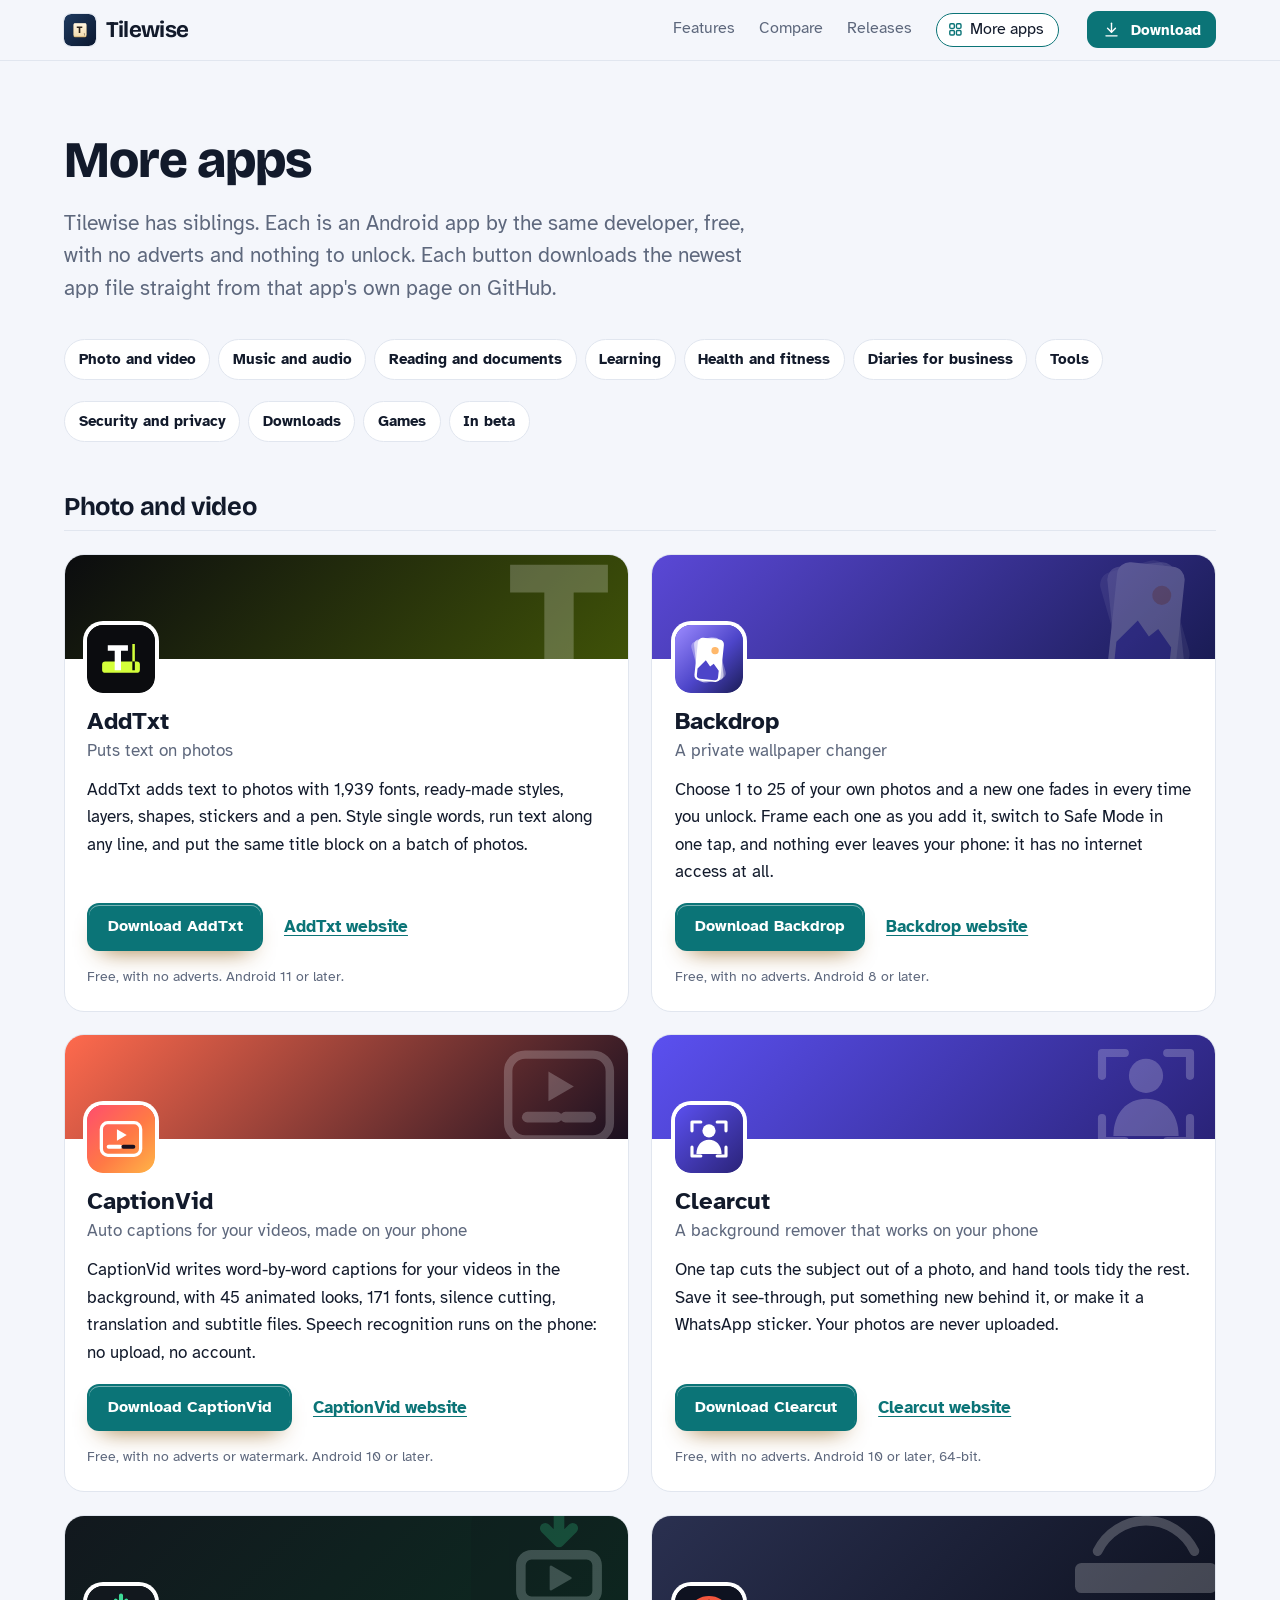
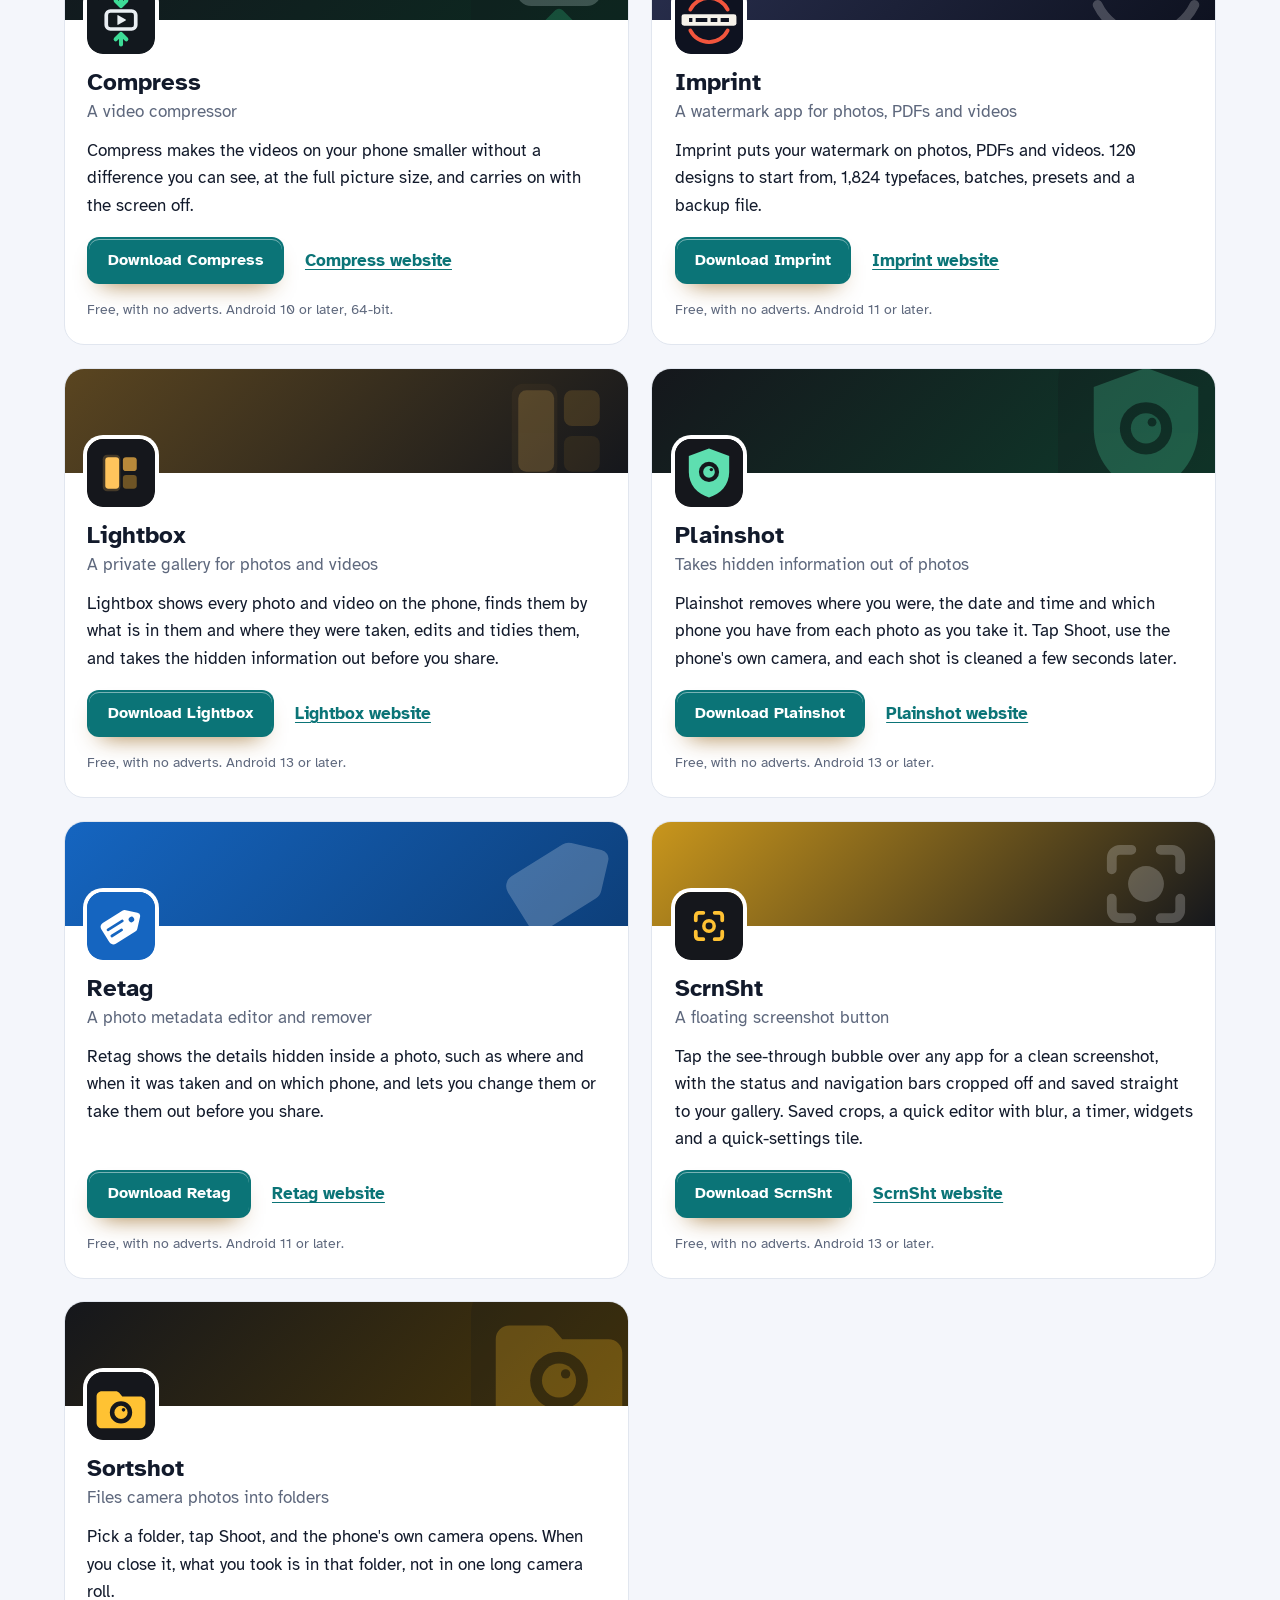
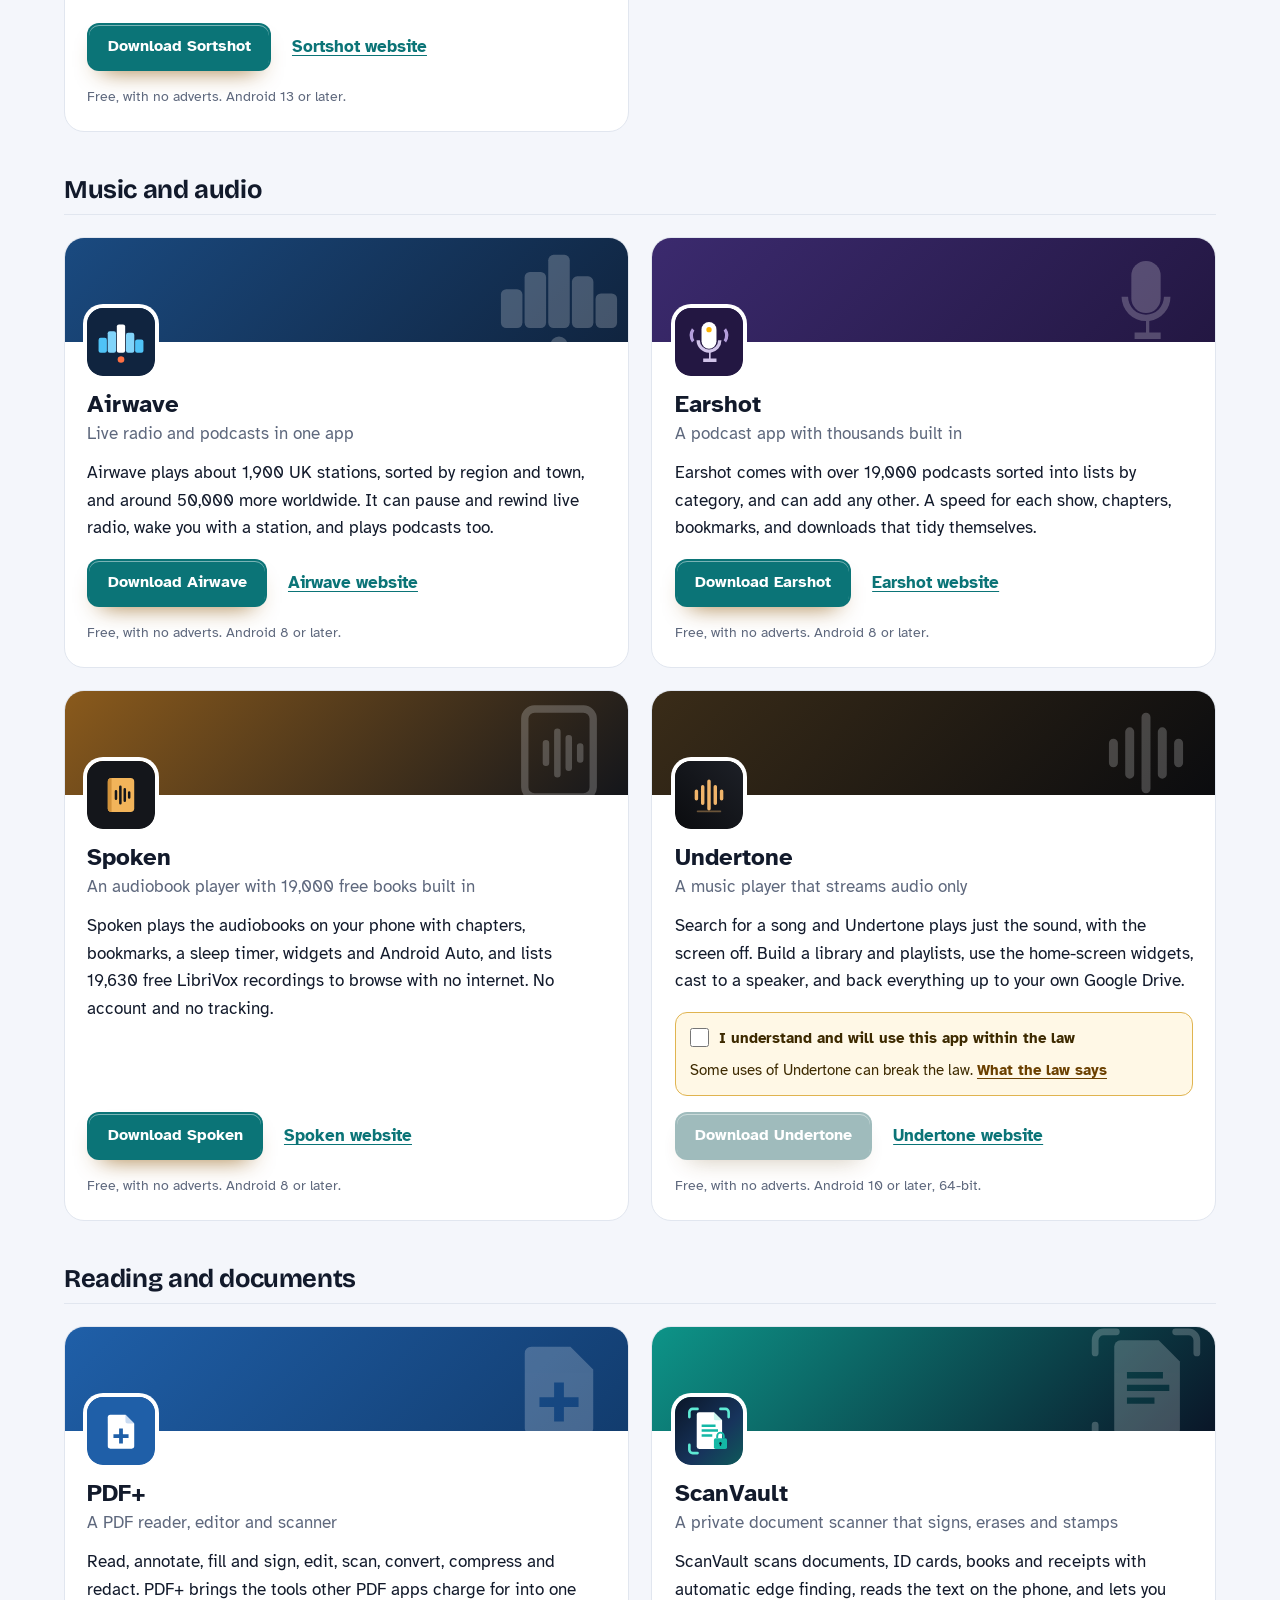
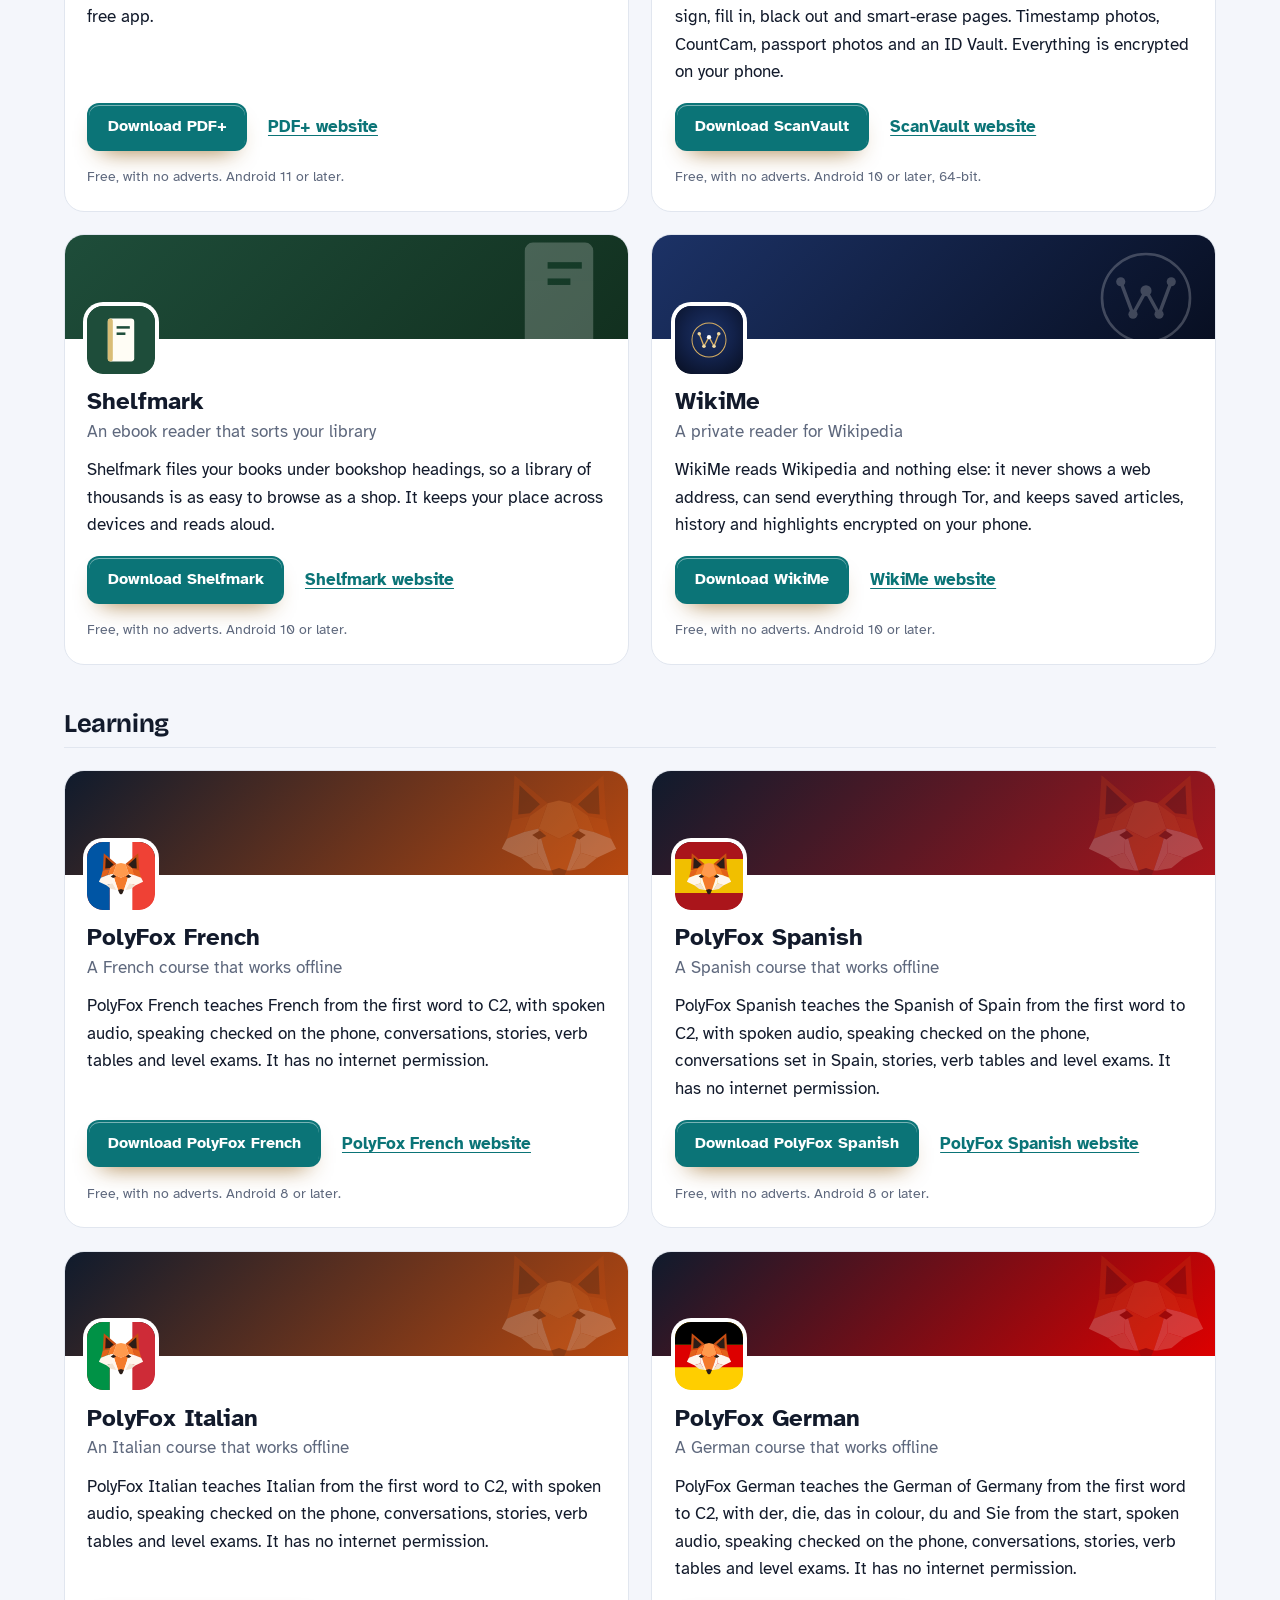
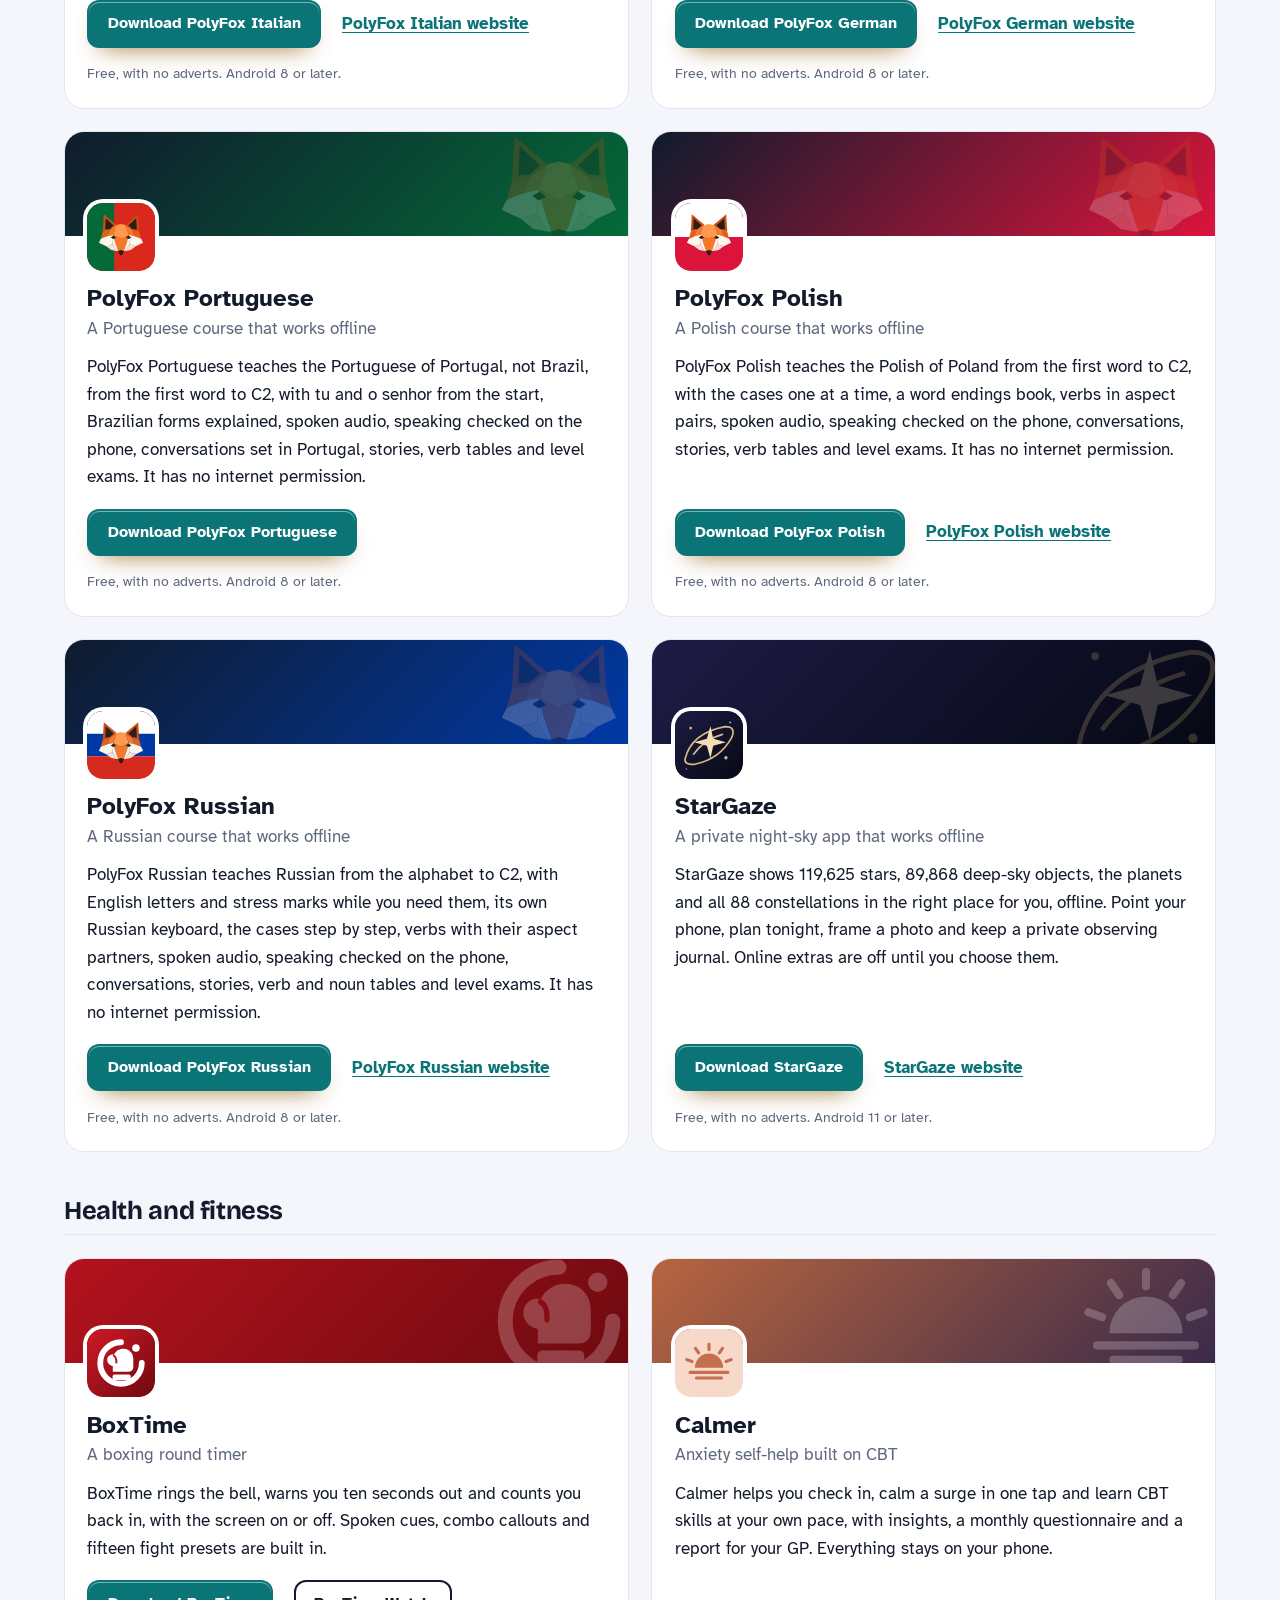
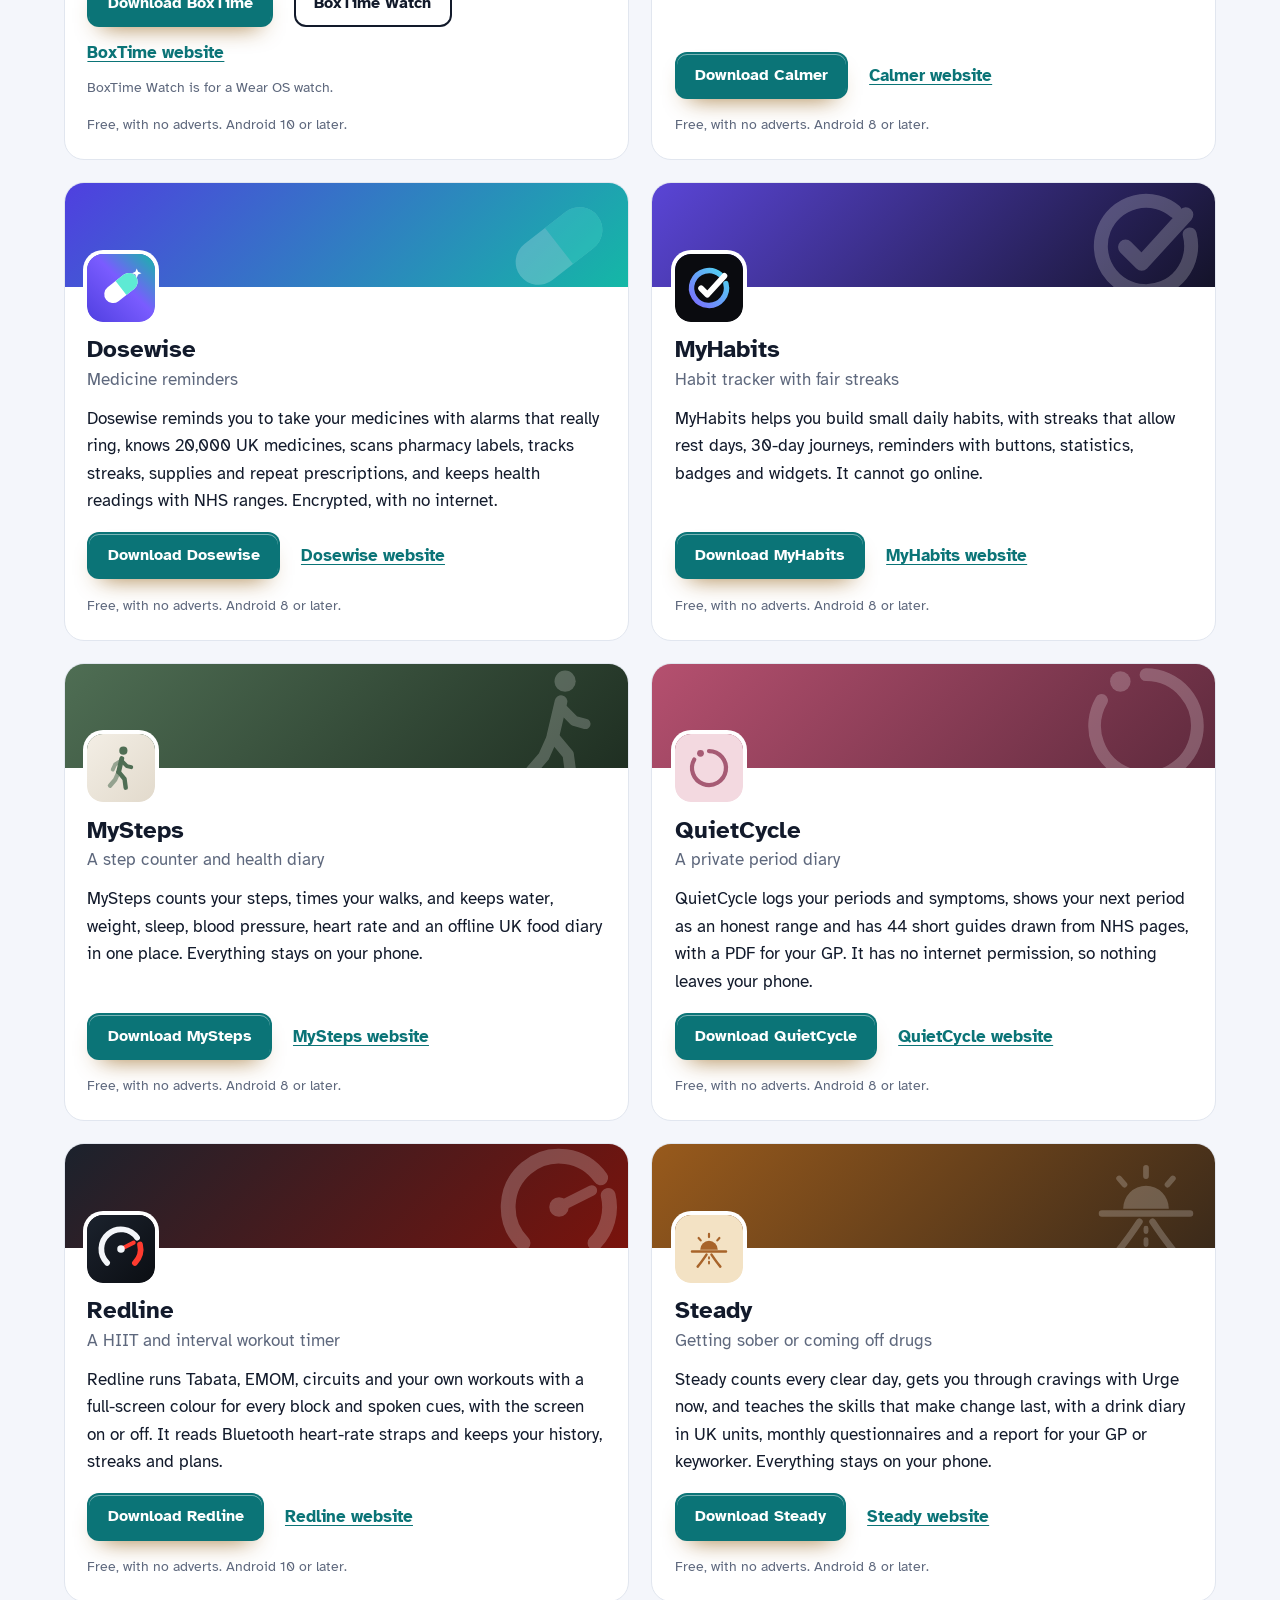
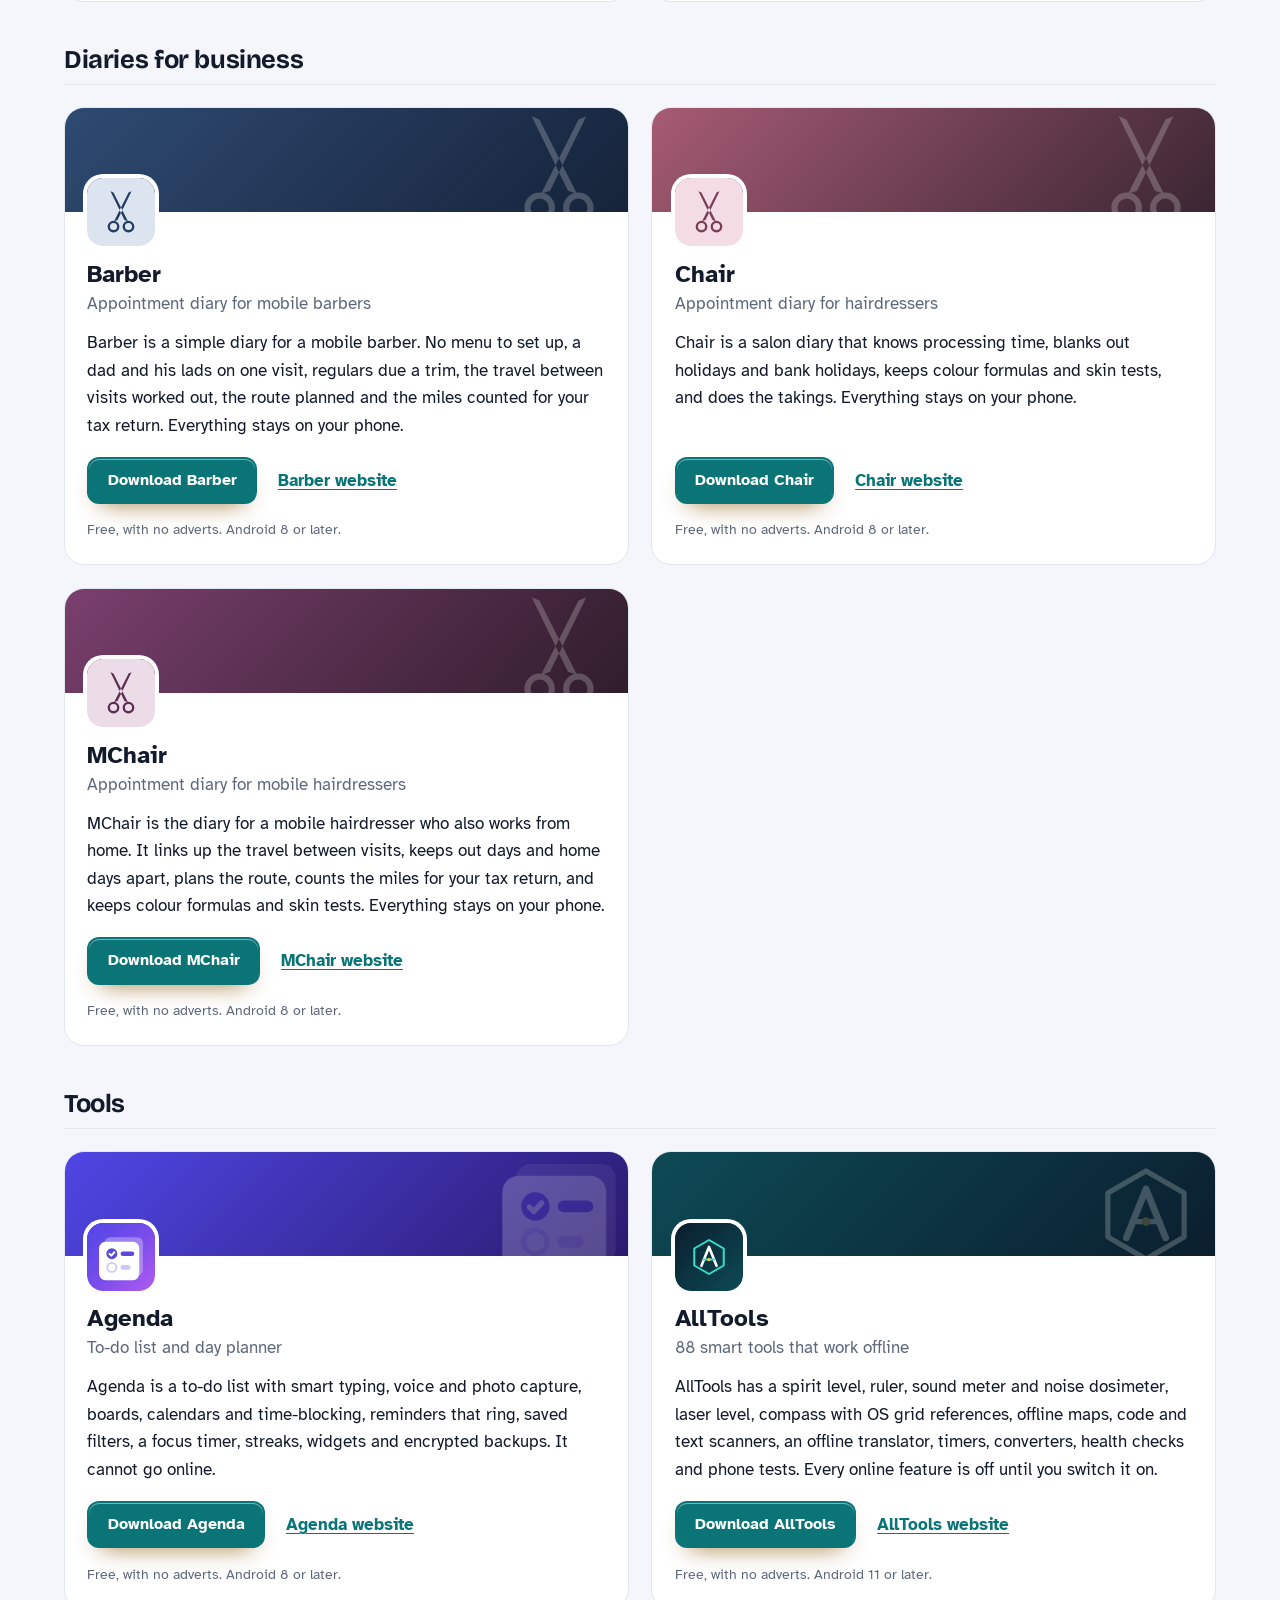
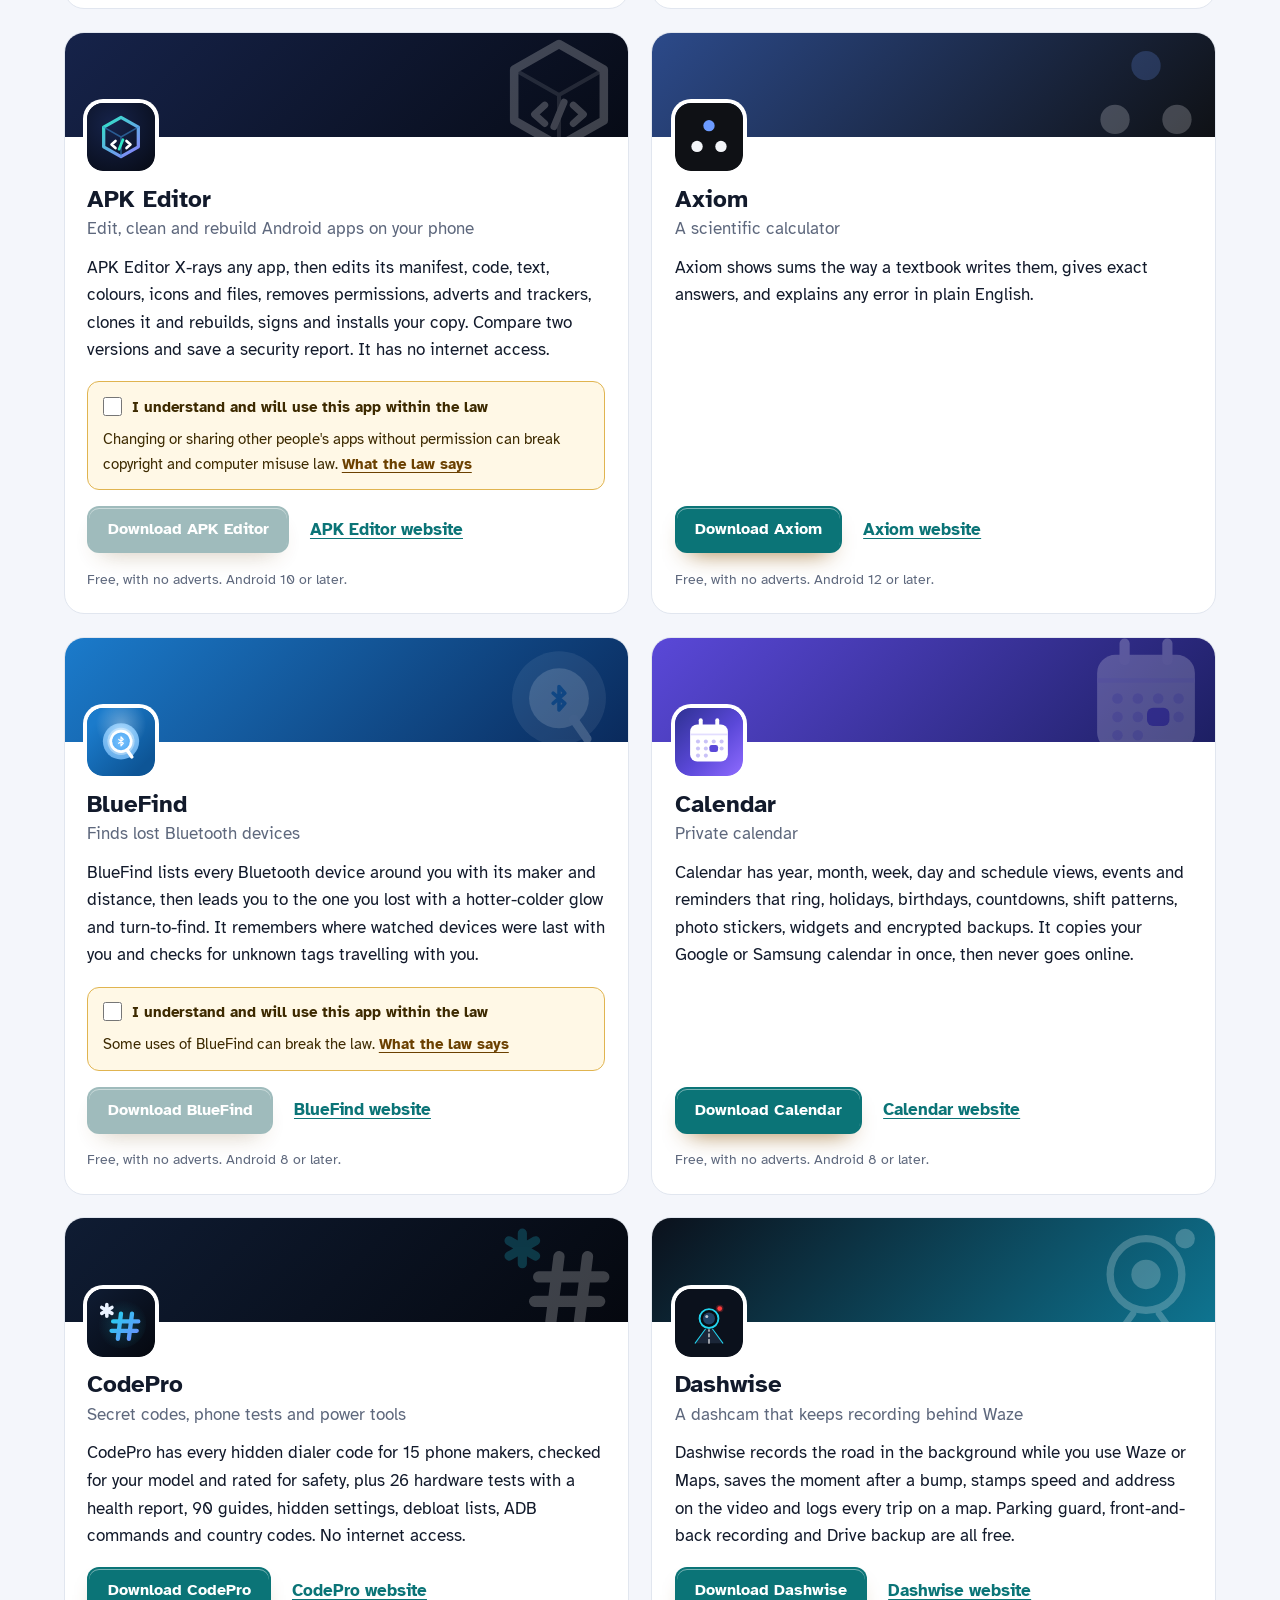
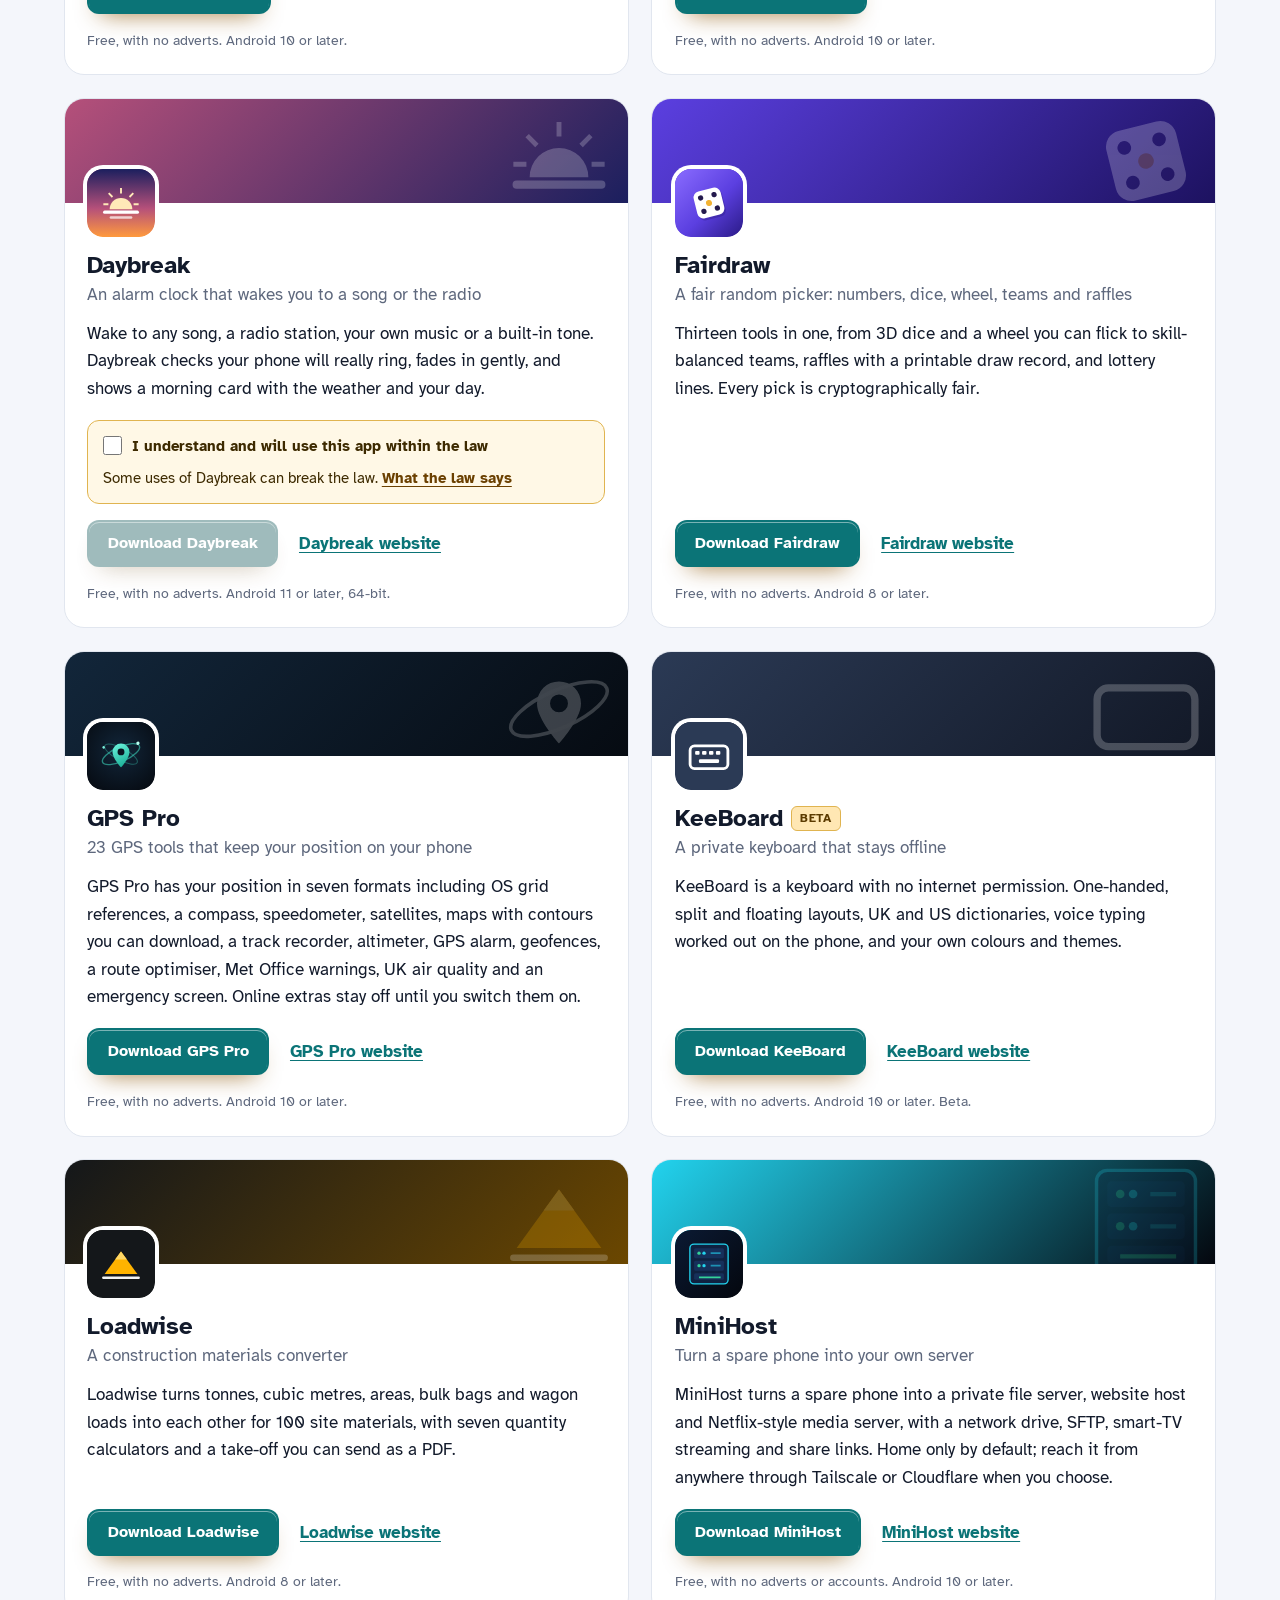
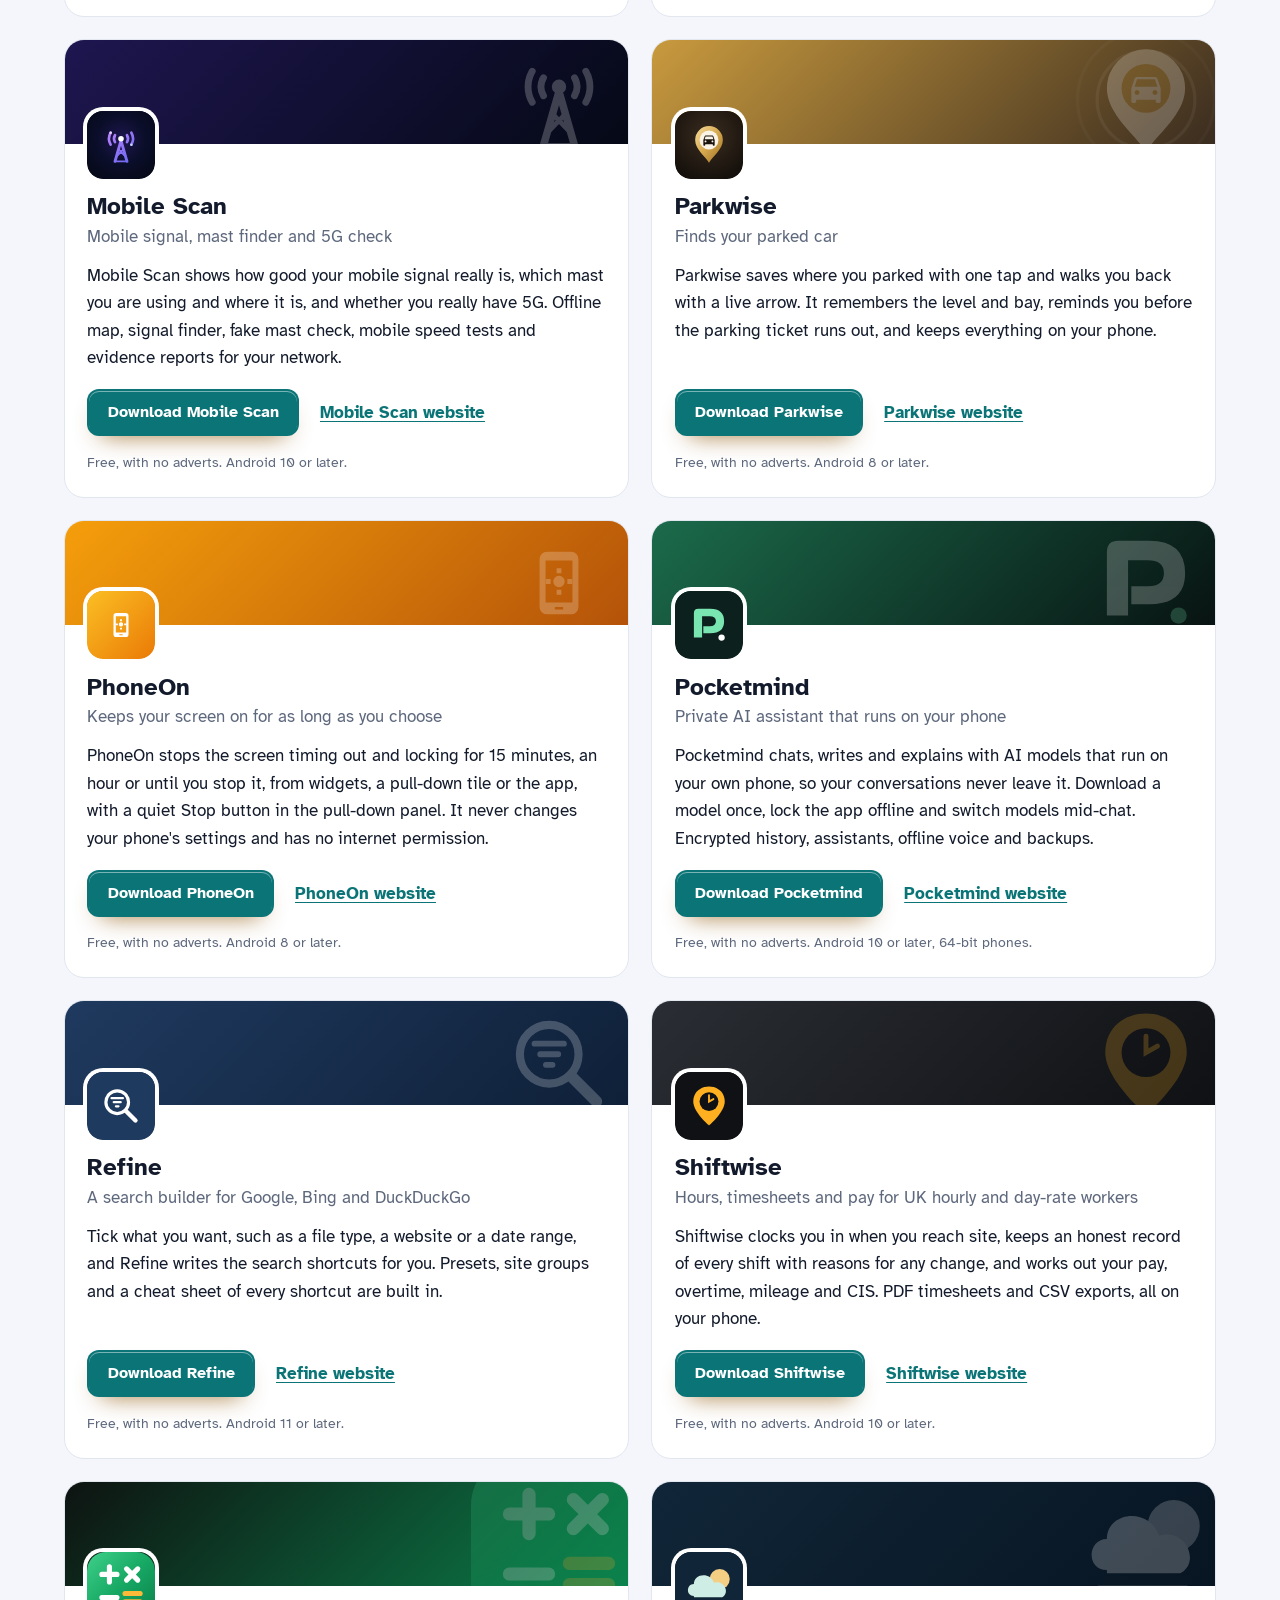
==== commit f5166f3f: "More apps: add APK Editor" ====
--- a/more-apps.html
+++ b/more-apps.html
@@ -4,7 +4,7 @@
 <meta charset="utf-8">
 <meta name="viewport" content="width=device-width, initial-scale=1">
 <title>More free Android apps from the maker of Tilewise</title>
-<meta name="description" content="All 94 free Android apps from the maker of Tilewise, in one list by category, each with its download and a link to its website.">
+<meta name="description" content="All 95 free Android apps from the maker of Tilewise, in one list by category, each with its download and a link to its website.">
 <meta name="author" content="Jonathan Jackson">
 <link rel="canonical" href="https://customgpter.github.io/tilewise/more-apps.html">
 <meta name="theme-color" content="#f4f6fb" media="(prefers-color-scheme: light)">
@@ -12,7 +12,7 @@
 <meta property="og:type" content="website">
 <meta property="og:site_name" content="Tilewise">
 <meta property="og:title" content="More free Android apps from the maker of Tilewise">
-<meta property="og:description" content="All 94 free Android apps from the maker of Tilewise, in one list by category, each with its download and a link to its website.">
+<meta property="og:description" content="All 95 free Android apps from the maker of Tilewise, in one list by category, each with its download and a link to its website.">
 <meta property="og:url" content="https://customgpter.github.io/tilewise/more-apps.html">
 <meta property="og:image" content="https://customgpter.github.io/tilewise/assets/og.png">
 <meta property="og:image:width" content="1200">
@@ -26,7 +26,7 @@
 <link rel="preload" href="./assets/fonts/atkinson-hyperlegible-latin-400-normal.woff2" as="font" type="font/woff2" crossorigin>
 <link rel="stylesheet" href="./assets/site.css?v=1">
 <link rel="stylesheet" href="./assets/house.css?v=1">
-<script type="application/ld+json">{"@context":"https://schema.org","@type":"ItemList","name":"Apps from the maker of Tilewise","url":"https://customgpter.github.io/tilewise/more-apps.html","itemListElement":[{"@type":"ListItem","position":1,"name":"AddTxt","url":"https://customgpter.github.io/addtxt/"},{"@type":"ListItem","position":2,"name":"Backdrop","url":"https://customgpter.github.io/backdrop/"},{"@type":"ListItem","position":3,"name":"CaptionVid","url":"https://customgpter.github.io/captionvid/"},{"@type":"ListItem","position":4,"name":"Clearcut","url":"https://customgpter.github.io/clearcut/"},{"@type":"ListItem","position":5,"name":"Compress","url":"https://customgpter.github.io/compress/"},{"@type":"ListItem","position":6,"name":"Imprint","url":"https://customgpter.github.io/imprint/"},{"@type":"ListItem","position":7,"name":"Lightbox","url":"https://customgpter.github.io/lightbox/"},{"@type":"ListItem","position":8,"name":"Plainshot","url":"https://customgpter.github.io/plainshot/"},{"@type":"ListItem","position":9,"name":"Retag","url":"https://customgpter.github.io/retag/"},{"@type":"ListItem","position":10,"name":"ScrnSht","url":"https://customgpter.github.io/scrnsht/"},{"@type":"ListItem","position":11,"name":"Sortshot","url":"https://customgpter.github.io/sortshot/"},{"@type":"ListItem","position":12,"name":"Airwave","url":"https://customgpter.github.io/airwave/"},{"@type":"ListItem","position":13,"name":"Earshot","url":"https://customgpter.github.io/earshot/"},{"@type":"ListItem","position":14,"name":"Spoken","url":"https://customgpter.github.io/spoken/"},{"@type":"ListItem","position":15,"name":"Undertone","url":"https://customgpter.github.io/undertone/"},{"@type":"ListItem","position":16,"name":"PDF+","url":"https://customgpter.github.io/pdfplus/"},{"@type":"ListItem","position":17,"name":"ScanVault","url":"https://customgpter.github.io/scanvault/"},{"@type":"ListItem","position":18,"name":"Shelfmark","url":"https://customgpter.github.io/shelfmark/"},{"@type":"ListItem","position":19,"name":"WikiMe","url":"https://customgpter.github.io/wikime/"},{"@type":"ListItem","position":20,"name":"PolyFox French","url":"https://customgpter.github.io/polyfox/"},{"@type":"ListItem","position":21,"name":"PolyFox German","url":"https://customgpter.github.io/polyfox-german/"},{"@type":"ListItem","position":22,"name":"PolyFox Polish","url":"https://customgpter.github.io/polyfox-polish/"},{"@type":"ListItem","position":23,"name":"PolyFox Russian","url":"https://customgpter.github.io/polyfox-russian/"},{"@type":"ListItem","position":24,"name":"StarGaze","url":"https://customgpter.github.io/stargaze/"},{"@type":"ListItem","position":25,"name":"BoxTime","url":"https://customgpter.github.io/boxtime/"},{"@type":"ListItem","position":26,"name":"Calmer","url":"https://customgpter.github.io/calmer/"},{"@type":"ListItem","position":27,"name":"Dosewise","url":"https://customgpter.github.io/dosewise/"},{"@type":"ListItem","position":28,"name":"MyHabits","url":"https://customgpter.github.io/myhabits/"},{"@type":"ListItem","position":29,"name":"MySteps","url":"https://customgpter.github.io/mysteps/"},{"@type":"ListItem","position":30,"name":"QuietCycle","url":"https://customgpter.github.io/quietcycle/"},{"@type":"ListItem","position":31,"name":"Redline","url":"https://customgpter.github.io/redline/"},{"@type":"ListItem","position":32,"name":"Steady","url":"https://customgpter.github.io/steady/"},{"@type":"ListItem","position":33,"name":"Barber","url":"https://customgpter.github.io/barber/"},{"@type":"ListItem","position":34,"name":"Chair","url":"https://customgpter.github.io/chair/"},{"@type":"ListItem","position":35,"name":"MChair","url":"https://customgpter.github.io/mchair/"},{"@type":"ListItem","position":36,"name":"Agenda","url":"https://customgpter.github.io/agenda/"},{"@type":"ListItem","position":37,"name":"AllTools","url":"https://customgpter.github.io/alltools/"},{"@type":"ListItem","position":38,"name":"Axiom","url":"https://customgpter.github.io/axiom/"},{"@type":"ListItem","position":39,"name":"BlueFind","url":"https://customgpter.github.io/bluefind/"},{"@type":"ListItem","position":40,"name":"Calendar","url":"https://customgpter.github.io/calendar/"},{"@type":"ListItem","position":41,"name":"CodePro","url":"https://customgpter.github.io/codepro/"},{"@type":"ListItem","position":42,"name":"Dashwise","url":"https://customgpter.github.io/dashwise/"},{"@type":"ListItem","position":43,"name":"Daybreak","url":"https://customgpter.github.io/daybreak/"},{"@type":"ListItem","position":44,"name":"Fairdraw","url":"https://customgpter.github.io/fairdraw/"},{"@type":"ListItem","position":45,"name":"GPS Pro","url":"https://customgpter.github.io/gpspro/"},{"@type":"ListItem","position":46,"name":"KeeBoard","url":"https://customgpter.github.io/keeboard/"},{"@type":"ListItem","position":47,"name":"Loadwise","url":"https://customgpter.github.io/loadwise/"},{"@type":"ListItem","position":48,"name":"MiniHost","url":"https://customgpter.github.io/minihost/"},{"@type":"ListItem","position":49,"name":"Mobile Scan","url":"https://customgpter.github.io/mobilescan/"},{"@type":"ListItem","position":50,"name":"Parkwise","url":"https://customgpter.github.io/parkwise/"},{"@type":"ListItem","position":51,"name":"Pocketmind","url":"https://customgpter.github.io/pocketmind/"},{"@type":"ListItem","position":52,"name":"Refine","url":"https://customgpter.github.io/refine/"},{"@type":"ListItem","position":53,"name":"Shiftwise","url":"https://customgpter.github.io/shiftwise/"},{"@type":"ListItem","position":54,"name":"SimpleCalc","url":"https://customgpter.github.io/simplecalc/"},{"@type":"ListItem","position":55,"name":"Skyline","url":"https://customgpter.github.io/skyline/"},{"@type":"ListItem","position":56,"name":"Slipway","url":"https://customgpter.github.io/slipway/"},{"@type":"ListItem","position":57,"name":"Tagger","url":"https://customgpter.github.io/tagger/"},{"@type":"ListItem","position":58,"name":"TotalClean","url":"https://customgpter.github.io/totalclean/"},{"@type":"ListItem","position":59,"name":"TVLink","url":"https://customgpter.github.io/tvlink/"},{"@type":"ListItem","position":60,"name":"Unbox","url":"https://customgpter.github.io/unbox/"},{"@type":"ListItem","position":61,"name":"WhatsKeep","url":"https://customgpter.github.io/whatskeep/"},{"@type":"ListItem","position":62,"name":"WiFi Scan","url":"https://customgpter.github.io/wifiscan/"},{"@type":"ListItem","position":63,"name":"Auditly","url":"https://customgpter.github.io/auditly/"},{"@type":"ListItem","position":64,"name":"Backchannel","url":"https://customgpter.github.io/backchannel/"},{"@type":"ListItem","position":65,"name":"ENotes","url":"https://customgpter.github.io/enotes/"},{"@type":"ListItem","position":66,"name":"FindMe","url":"https://customgpter.github.io/findme/"},{"@type":"ListItem","position":67,"name":"iLock","url":"https://customgpter.github.io/ilock/"},{"@type":"ListItem","position":68,"name":"ImSafe","url":"https://customgpter.github.io/imsafe/"},{"@type":"ListItem","position":69,"name":"IShred","url":"https://customgpter.github.io/ishred/"},{"@type":"ListItem","position":70,"name":"LockBox","url":"https://customgpter.github.io/lockbox/"},{"@type":"ListItem","position":71,"name":"PassVault","url":"https://customgpter.github.io/passvault/"},{"@type":"ListItem","position":72,"name":"SpyFind","url":"https://customgpter.github.io/spyfind/"},{"@type":"ListItem","position":73,"name":"TextWipe","url":"https://customgpter.github.io/textwipe/"},{"@type":"ListItem","position":74,"name":"Tracewire","url":"https://customgpter.github.io/tracewire/"},{"@type":"ListItem","position":75,"name":"Vigil","url":"https://customgpter.github.io/vigil/"},{"@type":"ListItem","position":76,"name":"Grab","url":"https://customgpter.github.io/grab/"},{"@type":"ListItem","position":77,"name":"Swarm","url":"https://customgpter.github.io/swarm/"},{"@type":"ListItem","position":78,"name":"Plane Games","url":"https://customgpter.github.io/plane-games/"},{"@type":"ListItem","position":79,"name":"Ninefold","url":"https://customgpter.github.io/ninefold/"},{"@type":"ListItem","position":80,"name":"Cubewise","url":"https://customgpter.github.io/cubewise/"},{"@type":"ListItem","position":81,"name":"Tilewise","url":"https://customgpter.github.io/tilewise/"},{"@type":"ListItem","position":82,"name":"Letterwise","url":"https://customgpter.github.io/letterwise/"},{"@type":"ListItem","position":83,"name":"Kingside","url":"https://customgpter.github.io/kingside/"},{"@type":"ListItem","position":84,"name":"Deckhand","url":"https://customgpter.github.io/deckhand/"},{"@type":"ListItem","position":85,"name":"SNESForge","url":"https://customgpter.github.io/snesforge/"},{"@type":"ListItem","position":86,"name":"Fame Boy","url":"https://customgpter.github.io/fameboy/"},{"@type":"ListItem","position":87,"name":"PSPPro","url":"https://customgpter.github.io/psppro/"},{"@type":"ListItem","position":88,"name":"MegaGen","url":"https://customgpter.github.io/megagen/"},{"@type":"ListItem","position":89,"name":"QVR","url":"https://customgpter.github.io/qvr/"},{"@type":"ListItem","position":90,"name":"QVR Watch","url":"https://customgpter.github.io/qvr-watch/"},{"@type":"ListItem","position":91,"name":"QVRLite","url":"https://customgpter.github.io/qvrlite/"},{"@type":"ListItem","position":92,"name":"Onionz","url":"https://customgpter.github.io/onionz/"},{"@type":"ListItem","position":93,"name":"OnionzWeb","url":"https://customgpter.github.io/onionzweb/"}]}</script>
+<script type="application/ld+json">{"@context":"https://schema.org","@type":"ItemList","name":"Apps from the maker of Tilewise","url":"https://customgpter.github.io/tilewise/more-apps.html","itemListElement":[{"@type":"ListItem","position":1,"name":"AddTxt","url":"https://customgpter.github.io/addtxt/"},{"@type":"ListItem","position":2,"name":"Backdrop","url":"https://customgpter.github.io/backdrop/"},{"@type":"ListItem","position":3,"name":"CaptionVid","url":"https://customgpter.github.io/captionvid/"},{"@type":"ListItem","position":4,"name":"Clearcut","url":"https://customgpter.github.io/clearcut/"},{"@type":"ListItem","position":5,"name":"Compress","url":"https://customgpter.github.io/compress/"},{"@type":"ListItem","position":6,"name":"Imprint","url":"https://customgpter.github.io/imprint/"},{"@type":"ListItem","position":7,"name":"Lightbox","url":"https://customgpter.github.io/lightbox/"},{"@type":"ListItem","position":8,"name":"Plainshot","url":"https://customgpter.github.io/plainshot/"},{"@type":"ListItem","position":9,"name":"Retag","url":"https://customgpter.github.io/retag/"},{"@type":"ListItem","position":10,"name":"ScrnSht","url":"https://customgpter.github.io/scrnsht/"},{"@type":"ListItem","position":11,"name":"Sortshot","url":"https://customgpter.github.io/sortshot/"},{"@type":"ListItem","position":12,"name":"Airwave","url":"https://customgpter.github.io/airwave/"},{"@type":"ListItem","position":13,"name":"Earshot","url":"https://customgpter.github.io/earshot/"},{"@type":"ListItem","position":14,"name":"Spoken","url":"https://customgpter.github.io/spoken/"},{"@type":"ListItem","position":15,"name":"Undertone","url":"https://customgpter.github.io/undertone/"},{"@type":"ListItem","position":16,"name":"PDF+","url":"https://customgpter.github.io/pdfplus/"},{"@type":"ListItem","position":17,"name":"ScanVault","url":"https://customgpter.github.io/scanvault/"},{"@type":"ListItem","position":18,"name":"Shelfmark","url":"https://customgpter.github.io/shelfmark/"},{"@type":"ListItem","position":19,"name":"WikiMe","url":"https://customgpter.github.io/wikime/"},{"@type":"ListItem","position":20,"name":"PolyFox French","url":"https://customgpter.github.io/polyfox/"},{"@type":"ListItem","position":21,"name":"PolyFox German","url":"https://customgpter.github.io/polyfox-german/"},{"@type":"ListItem","position":22,"name":"PolyFox Polish","url":"https://customgpter.github.io/polyfox-polish/"},{"@type":"ListItem","position":23,"name":"PolyFox Russian","url":"https://customgpter.github.io/polyfox-russian/"},{"@type":"ListItem","position":24,"name":"StarGaze","url":"https://customgpter.github.io/stargaze/"},{"@type":"ListItem","position":25,"name":"BoxTime","url":"https://customgpter.github.io/boxtime/"},{"@type":"ListItem","position":26,"name":"Calmer","url":"https://customgpter.github.io/calmer/"},{"@type":"ListItem","position":27,"name":"Dosewise","url":"https://customgpter.github.io/dosewise/"},{"@type":"ListItem","position":28,"name":"MyHabits","url":"https://customgpter.github.io/myhabits/"},{"@type":"ListItem","position":29,"name":"MySteps","url":"https://customgpter.github.io/mysteps/"},{"@type":"ListItem","position":30,"name":"QuietCycle","url":"https://customgpter.github.io/quietcycle/"},{"@type":"ListItem","position":31,"name":"Redline","url":"https://customgpter.github.io/redline/"},{"@type":"ListItem","position":32,"name":"Steady","url":"https://customgpter.github.io/steady/"},{"@type":"ListItem","position":33,"name":"Barber","url":"https://customgpter.github.io/barber/"},{"@type":"ListItem","position":34,"name":"Chair","url":"https://customgpter.github.io/chair/"},{"@type":"ListItem","position":35,"name":"MChair","url":"https://customgpter.github.io/mchair/"},{"@type":"ListItem","position":36,"name":"Agenda","url":"https://customgpter.github.io/agenda/"},{"@type":"ListItem","position":37,"name":"AllTools","url":"https://customgpter.github.io/alltools/"},{"@type":"ListItem","position":38,"name":"APK Editor","url":"https://customgpter.github.io/apkeditor/"},{"@type":"ListItem","position":39,"name":"Axiom","url":"https://customgpter.github.io/axiom/"},{"@type":"ListItem","position":40,"name":"BlueFind","url":"https://customgpter.github.io/bluefind/"},{"@type":"ListItem","position":41,"name":"Calendar","url":"https://customgpter.github.io/calendar/"},{"@type":"ListItem","position":42,"name":"CodePro","url":"https://customgpter.github.io/codepro/"},{"@type":"ListItem","position":43,"name":"Dashwise","url":"https://customgpter.github.io/dashwise/"},{"@type":"ListItem","position":44,"name":"Daybreak","url":"https://customgpter.github.io/daybreak/"},{"@type":"ListItem","position":45,"name":"Fairdraw","url":"https://customgpter.github.io/fairdraw/"},{"@type":"ListItem","position":46,"name":"GPS Pro","url":"https://customgpter.github.io/gpspro/"},{"@type":"ListItem","position":47,"name":"KeeBoard","url":"https://customgpter.github.io/keeboard/"},{"@type":"ListItem","position":48,"name":"Loadwise","url":"https://customgpter.github.io/loadwise/"},{"@type":"ListItem","position":49,"name":"MiniHost","url":"https://customgpter.github.io/minihost/"},{"@type":"ListItem","position":50,"name":"Mobile Scan","url":"https://customgpter.github.io/mobilescan/"},{"@type":"ListItem","position":51,"name":"Parkwise","url":"https://customgpter.github.io/parkwise/"},{"@type":"ListItem","position":52,"name":"Pocketmind","url":"https://customgpter.github.io/pocketmind/"},{"@type":"ListItem","position":53,"name":"Refine","url":"https://customgpter.github.io/refine/"},{"@type":"ListItem","position":54,"name":"Shiftwise","url":"https://customgpter.github.io/shiftwise/"},{"@type":"ListItem","position":55,"name":"SimpleCalc","url":"https://customgpter.github.io/simplecalc/"},{"@type":"ListItem","position":56,"name":"Skyline","url":"https://customgpter.github.io/skyline/"},{"@type":"ListItem","position":57,"name":"Slipway","url":"https://customgpter.github.io/slipway/"},{"@type":"ListItem","position":58,"name":"Tagger","url":"https://customgpter.github.io/tagger/"},{"@type":"ListItem","position":59,"name":"TotalClean","url":"https://customgpter.github.io/totalclean/"},{"@type":"ListItem","position":60,"name":"TVLink","url":"https://customgpter.github.io/tvlink/"},{"@type":"ListItem","position":61,"name":"Unbox","url":"https://customgpter.github.io/unbox/"},{"@type":"ListItem","position":62,"name":"WhatsKeep","url":"https://customgpter.github.io/whatskeep/"},{"@type":"ListItem","position":63,"name":"WiFi Scan","url":"https://customgpter.github.io/wifiscan/"},{"@type":"ListItem","position":64,"name":"Auditly","url":"https://customgpter.github.io/auditly/"},{"@type":"ListItem","position":65,"name":"Backchannel","url":"https://customgpter.github.io/backchannel/"},{"@type":"ListItem","position":66,"name":"ENotes","url":"https://customgpter.github.io/enotes/"},{"@type":"ListItem","position":67,"name":"FindMe","url":"https://customgpter.github.io/findme/"},{"@type":"ListItem","position":68,"name":"iLock","url":"https://customgpter.github.io/ilock/"},{"@type":"ListItem","position":69,"name":"ImSafe","url":"https://customgpter.github.io/imsafe/"},{"@type":"ListItem","position":70,"name":"IShred","url":"https://customgpter.github.io/ishred/"},{"@type":"ListItem","position":71,"name":"LockBox","url":"https://customgpter.github.io/lockbox/"},{"@type":"ListItem","position":72,"name":"PassVault","url":"https://customgpter.github.io/passvault/"},{"@type":"ListItem","position":73,"name":"SpyFind","url":"https://customgpter.github.io/spyfind/"},{"@type":"ListItem","position":74,"name":"TextWipe","url":"https://customgpter.github.io/textwipe/"},{"@type":"ListItem","position":75,"name":"Tracewire","url":"https://customgpter.github.io/tracewire/"},{"@type":"ListItem","position":76,"name":"Vigil","url":"https://customgpter.github.io/vigil/"},{"@type":"ListItem","position":77,"name":"Grab","url":"https://customgpter.github.io/grab/"},{"@type":"ListItem","position":78,"name":"Swarm","url":"https://customgpter.github.io/swarm/"},{"@type":"ListItem","position":79,"name":"Plane Games","url":"https://customgpter.github.io/plane-games/"},{"@type":"ListItem","position":80,"name":"Ninefold","url":"https://customgpter.github.io/ninefold/"},{"@type":"ListItem","position":81,"name":"Cubewise","url":"https://customgpter.github.io/cubewise/"},{"@type":"ListItem","position":82,"name":"Tilewise","url":"https://customgpter.github.io/tilewise/"},{"@type":"ListItem","position":83,"name":"Letterwise","url":"https://customgpter.github.io/letterwise/"},{"@type":"ListItem","position":84,"name":"Kingside","url":"https://customgpter.github.io/kingside/"},{"@type":"ListItem","position":85,"name":"Deckhand","url":"https://customgpter.github.io/deckhand/"},{"@type":"ListItem","position":86,"name":"SNESForge","url":"https://customgpter.github.io/snesforge/"},{"@type":"ListItem","position":87,"name":"Fame Boy","url":"https://customgpter.github.io/fameboy/"},{"@type":"ListItem","position":88,"name":"PSPPro","url":"https://customgpter.github.io/psppro/"},{"@type":"ListItem","position":89,"name":"MegaGen","url":"https://customgpter.github.io/megagen/"},{"@type":"ListItem","position":90,"name":"QVR","url":"https://customgpter.github.io/qvr/"},{"@type":"ListItem","position":91,"name":"QVR Watch","url":"https://customgpter.github.io/qvr-watch/"},{"@type":"ListItem","position":92,"name":"QVRLite","url":"https://customgpter.github.io/qvrlite/"},{"@type":"ListItem","position":93,"name":"Onionz","url":"https://customgpter.github.io/onionz/"},{"@type":"ListItem","position":94,"name":"OnionzWeb","url":"https://customgpter.github.io/onionzweb/"}]}</script>
 <link rel="stylesheet" href="./assets/apps-list.css?v=1">
 <script src="./assets/apps-list.js?v=1" defer></script>
 </head>
@@ -86,7 +86,7 @@
 <li class="mapp" style="--b:#7a3f6e;--b2:#2f1d2b"><div class="mapp-cover" aria-hidden="true"><svg viewBox="0 0 108 108"><g transform="translate(54 54) scale(1.25) translate(-54 -52)"><path fill="#fff" fill-rule="evenodd" d="M37 70.5a7.5 7.5 0 1 0 15 0a7.5 7.5 0 1 0-15 0zM40 70.5a4.5 4.5 0 1 0 9 0a4.5 4.5 0 1 0-9 0zM56 70.5a7.5 7.5 0 1 0 15 0a7.5 7.5 0 1 0-15 0zM59 70.5a4.5 4.5 0 1 0 9 0a4.5 4.5 0 1 0-9 0z"/><path fill="#fff" d="M45.2 63.6 49.6 62.2 67.4 25.6 63.6 27.2zM62.8 63.6 58.4 62.2 40.6 25.6 44.4 27.2z"/><circle cx="54" cy="49.8" r="1.8" fill="none"/></g></svg></div><div class="mapp-body"><svg class="mapp-icon" viewBox="0 0 108 108" aria-hidden="true"><rect width="108" height="108" rx="24" fill="#EBDCE8"/><g transform="translate(54 54) scale(1.25) translate(-54 -52)"><path fill="#5E2F55" fill-rule="evenodd" d="M37 70.5a7.5 7.5 0 1 0 15 0a7.5 7.5 0 1 0-15 0zM40 70.5a4.5 4.5 0 1 0 9 0a4.5 4.5 0 1 0-9 0zM56 70.5a7.5 7.5 0 1 0 15 0a7.5 7.5 0 1 0-15 0zM59 70.5a4.5 4.5 0 1 0 9 0a4.5 4.5 0 1 0-9 0z"/><path fill="#5E2F55" d="M45.2 63.6 49.6 62.2 67.4 25.6 63.6 27.2zM62.8 63.6 58.4 62.2 40.6 25.6 44.4 27.2z"/><circle cx="54" cy="49.8" r="1.8" fill="#EBDCE8"/></g></svg><h3>MChair</h3><p class="mapp-kind">Appointment diary for mobile hairdressers</p><p class="mapp-say">MChair is the diary for a mobile hairdresser who also works from home. It links up the travel between visits, keeps out days and home days apart, plans the route, counts the miles for your tax return, and keeps colour formulas and skin tests. Everything stays on your phone.</p><p class="mapp-go"><a class="button" href="https://github.com/CustomGPTer/mchair/releases/latest/download/MChair.apk">Download MChair</a><a class="mapp-site" href="https://customgpter.github.io/mchair/">MChair website</a></p><p class="mapp-needs">Free, with no adverts. Android 8 or later.</p></div></li></ul></div>
 <div class="mapps-group" role="group" aria-labelledby="apps-tools"><h2 class="mapps-cat" id="apps-tools">Tools</h2>
 <ul class="mapps"><li class="mapp" style="--b:#4f46e5;--b2:#2a1a6e"><div class="mapp-cover" aria-hidden="true"><svg viewBox="0 0 108 108"><g transform="translate(54 56) scale(1.45) translate(-52 -56)"><rect x="34" y="33" width="42" height="42" rx="6" fill="#fff" fill-opacity=".3"/><rect x="28" y="38" width="44" height="42" rx="7" fill="#fff" fill-opacity=".95"/><circle cx="42" cy="51" r="6" fill="#5b4bdb"/><path d="M39.4 51.2l1.9 1.9 3.4-3.6" stroke="#fff" stroke-width="2.2" fill="none" stroke-linecap="round" stroke-linejoin="round"/><rect x="51.5" y="48.5" width="15" height="5" rx="2.5" fill="#5b4bdb"/><circle cx="42" cy="66" r="5" fill="none" stroke="#cfc8f7" stroke-width="2"/><rect x="51.5" y="63.5" width="11" height="5" rx="2.5" fill="#cfc8f7"/></g></svg></div><div class="mapp-body"><svg class="mapp-icon" viewBox="0 0 108 108" aria-hidden="true"><defs><linearGradient id="i-agenda-agi" x1="0" y1="0" x2="1" y2="1"><stop offset="0" stop-color="#4f46e5"/><stop offset=".55" stop-color="#7c4deb"/><stop offset="1" stop-color="#b15cf0"/></linearGradient></defs><rect width="108" height="108" rx="24" fill="url(#i-agenda-agi)"/><g transform="translate(54 56) scale(1.45) translate(-52 -56)"><rect x="34" y="33" width="42" height="42" rx="6" fill="#fff" fill-opacity=".3"/><rect x="28" y="38" width="44" height="42" rx="7" fill="#fff"/><circle cx="42" cy="51" r="6" fill="#5b4bdb"/><path d="M39.4 51.2l1.9 1.9 3.4-3.6" stroke="#fff" stroke-width="2.2" fill="none" stroke-linecap="round" stroke-linejoin="round"/><rect x="51.5" y="48.5" width="15" height="5" rx="2.5" fill="#5b4bdb"/><circle cx="42" cy="66" r="5" fill="none" stroke="#cfc8f7" stroke-width="2"/><rect x="51.5" y="63.5" width="11" height="5" rx="2.5" fill="#cfc8f7"/></g></svg><h3>Agenda</h3><p class="mapp-kind">To-do list and day planner</p><p class="mapp-say">Agenda is a to-do list with smart typing, voice and photo capture, boards, calendars and time-blocking, reminders that ring, saved filters, a focus timer, streaks, widgets and encrypted backups. It cannot go online.</p><p class="mapp-go"><a class="button" href="https://github.com/CustomGPTer/agenda/releases/latest/download/Agenda.apk">Download Agenda</a><a class="mapp-site" href="https://customgpter.github.io/agenda/">Agenda website</a></p><p class="mapp-needs">Free, with no adverts. Android 8 or later.</p></div></li>
-<li class="mapp" style="--b:#0d4a55;--b2:#0b1e2e"><div class="mapp-cover" aria-hidden="true"><svg viewBox="0 0 108 108"><path d="M54 27L77.4 40.5L77.4 67.5L54 81L30.6 67.5L30.6 40.5Z" stroke="#fff" stroke-width="3.2" stroke-linejoin="round" fill="none"/><path d="M42 68L54 38L66 68" stroke="#fff" stroke-width="4.2" stroke-linecap="round" stroke-linejoin="round" fill="none"/><path d="M45.5 58L62.5 58" stroke="#fff" stroke-width="3.2" stroke-linecap="round"/><circle cx="54" cy="58" r="2.6" fill="#ffc24b"/></svg></div><div class="mapp-body"><svg class="mapp-icon" viewBox="0 0 108 108" aria-hidden="true"><defs><linearGradient id="i-alltools-atbg" x1="0" y1="0" x2="1" y2="1"><stop offset="0" stop-color="#0b1e2e"/><stop offset="1" stop-color="#0d4a55"/></linearGradient></defs><rect width="108" height="108" rx="24" fill="url(#i-alltools-atbg)"/><path d="M54 27L77.4 40.5L77.4 67.5L54 81L30.6 67.5L30.6 40.5Z" stroke="#35e0c8" stroke-width="3.2" stroke-linejoin="round" fill="none"/><path d="M42 68L54 38L66 68" stroke="#fff" stroke-width="4.2" stroke-linecap="round" stroke-linejoin="round" fill="none"/><path d="M45.5 58L62.5 58" stroke="#35e0c8" stroke-width="3.2" stroke-linecap="round"/><circle cx="54" cy="58" r="2.6" fill="#ffc24b"/></svg><h3>AllTools</h3><p class="mapp-kind">88 smart tools that work offline</p><p class="mapp-say">AllTools has a spirit level, ruler, sound meter and noise dosimeter, laser level, compass with OS grid references, offline maps, code and text scanners, an offline translator, timers, converters, health checks and phone tests. Every online feature is off until you switch it on.</p><p class="mapp-go"><a class="button" href="https://github.com/CustomGPTer/alltools/releases/latest/download/AllTools.apk">Download AllTools</a><a class="mapp-site" href="https://customgpter.github.io/alltools/">AllTools website</a></p><p class="mapp-needs">Free, with no adverts. Android 11 or later.</p></div></li><li class="mapp" style="--b:#2c4a8a;--b2:#0f1115"><div class="mapp-cover" aria-hidden="true"><svg viewBox="0 0 108 108"><circle cx="54" cy="36" r="9" fill="#6c9bff"/><circle cx="35" cy="69" r="9" fill="#f3f5f8"/><circle cx="73" cy="69" r="9" fill="#f3f5f8"/></svg></div><div class="mapp-body"><svg class="mapp-icon" viewBox="0 0 108 108" aria-hidden="true"><rect width="108" height="108" rx="24" fill="#0f1115"/><circle cx="54" cy="36" r="9" fill="#6c9bff"/><circle cx="35" cy="69" r="9" fill="#f3f5f8"/><circle cx="73" cy="69" r="9" fill="#f3f5f8"/></svg><h3>Axiom</h3><p class="mapp-kind">A scientific calculator</p><p class="mapp-say">Axiom shows sums the way a textbook writes them, gives exact answers, and explains any error in plain English.</p><p class="mapp-go"><a class="button" href="https://github.com/CustomGPTer/axiom/releases/latest/download/Axiom.apk">Download Axiom</a><a class="mapp-site" href="https://customgpter.github.io/axiom/">Axiom website</a></p><p class="mapp-needs">Free, with no adverts. Android 12 or later.</p></div></li>
+<li class="mapp" style="--b:#0d4a55;--b2:#0b1e2e"><div class="mapp-cover" aria-hidden="true"><svg viewBox="0 0 108 108"><path d="M54 27L77.4 40.5L77.4 67.5L54 81L30.6 67.5L30.6 40.5Z" stroke="#fff" stroke-width="3.2" stroke-linejoin="round" fill="none"/><path d="M42 68L54 38L66 68" stroke="#fff" stroke-width="4.2" stroke-linecap="round" stroke-linejoin="round" fill="none"/><path d="M45.5 58L62.5 58" stroke="#fff" stroke-width="3.2" stroke-linecap="round"/><circle cx="54" cy="58" r="2.6" fill="#ffc24b"/></svg></div><div class="mapp-body"><svg class="mapp-icon" viewBox="0 0 108 108" aria-hidden="true"><defs><linearGradient id="i-alltools-atbg" x1="0" y1="0" x2="1" y2="1"><stop offset="0" stop-color="#0b1e2e"/><stop offset="1" stop-color="#0d4a55"/></linearGradient></defs><rect width="108" height="108" rx="24" fill="url(#i-alltools-atbg)"/><path d="M54 27L77.4 40.5L77.4 67.5L54 81L30.6 67.5L30.6 40.5Z" stroke="#35e0c8" stroke-width="3.2" stroke-linejoin="round" fill="none"/><path d="M42 68L54 38L66 68" stroke="#fff" stroke-width="4.2" stroke-linecap="round" stroke-linejoin="round" fill="none"/><path d="M45.5 58L62.5 58" stroke="#35e0c8" stroke-width="3.2" stroke-linecap="round"/><circle cx="54" cy="58" r="2.6" fill="#ffc24b"/></svg><h3>AllTools</h3><p class="mapp-kind">88 smart tools that work offline</p><p class="mapp-say">AllTools has a spirit level, ruler, sound meter and noise dosimeter, laser level, compass with OS grid references, offline maps, code and text scanners, an offline translator, timers, converters, health checks and phone tests. Every online feature is off until you switch it on.</p><p class="mapp-go"><a class="button" href="https://github.com/CustomGPTer/alltools/releases/latest/download/AllTools.apk">Download AllTools</a><a class="mapp-site" href="https://customgpter.github.io/alltools/">AllTools website</a></p><p class="mapp-needs">Free, with no adverts. Android 11 or later.</p></div></li><li class="mapp is-gated" style="--b:#16234a;--b2:#070b16"><div class="mapp-cover" aria-hidden="true"><svg viewBox="0 0 108 108"><g transform="translate(54 54) scale(1.25) translate(-54 -52)"><path d="M54 27L76 39.5L76 64.5L54 77L32 64.5L32 39.5Z" stroke="#fff" stroke-width="4.2" stroke-linejoin="round" fill="none"/><path d="M32 39.5L54 52L76 39.5M54 52L54 77" stroke="#fff" stroke-width="2" stroke-linecap="round" fill="none" opacity=".5"/><path d="M47 57L42 61.5L47 66M61 57L66 61.5L61 66" stroke="#fff" stroke-width="3.4" stroke-linecap="round" stroke-linejoin="round" fill="none"/><path d="M56.5 55.5L51.5 67.5" stroke="#fff" stroke-width="3.4" stroke-linecap="round"/></g></svg></div><div class="mapp-body"><svg class="mapp-icon" viewBox="0 0 108 108" aria-hidden="true"><defs><radialGradient id="i-apkeditor-aebg" cx="40" cy="34" r="96" gradientUnits="userSpaceOnUse"><stop offset="0" stop-color="#16234a"/><stop offset="1" stop-color="#070b16"/></radialGradient><linearGradient id="i-apkeditor-aehx" x1="32" y1="27" x2="76" y2="77" gradientUnits="userSpaceOnUse"><stop offset="0" stop-color="#2ee6c5"/><stop offset="1" stop-color="#8b7cff"/></linearGradient></defs><rect width="108" height="108" rx="24" fill="url(#i-apkeditor-aebg)"/><g transform="translate(54 54) scale(1.25) translate(-54 -52)"><path d="M54 27L76 39.5L76 64.5L54 77L32 64.5L32 39.5Z" stroke="url(#i-apkeditor-aehx)" stroke-width="4.2" stroke-linejoin="round" fill="none"/><path d="M32 39.5L54 52L76 39.5M54 52L54 77" stroke="#3d8fd6" stroke-width="2" stroke-linecap="round" fill="none" opacity=".55"/><path d="M47 57L42 61.5L47 66M61 57L66 61.5L61 66" stroke="#fff" stroke-width="3.4" stroke-linecap="round" stroke-linejoin="round" fill="none"/><path d="M56.5 55.5L51.5 67.5" stroke="#2ee6c5" stroke-width="3.4" stroke-linecap="round"/></g></svg><h3>APK Editor</h3><p class="mapp-kind">Edit, clean and rebuild Android apps on your phone</p><p class="mapp-say">APK Editor X-rays any app, then edits its manifest, code, text, colours, icons and files, removes permissions, adverts and trackers, clones it and rebuilds, signs and installs your copy. Compare two versions and save a security report. It has no internet access.</p><div class="mapp-law" data-gate><label><input type="checkbox"> I understand and will use this app within the law</label><p>Changing or sharing other people's apps without permission can break copyright and computer misuse law. <a href="https://customgpter.github.io/apkeditor/terms.html#law">What the law says</a></p><noscript><p>Turn on JavaScript to download, or use the <a href="https://customgpter.github.io/apkeditor/">APK Editor website</a>.</p></noscript></div><p class="mapp-go"><a class="button" data-href="https://github.com/CustomGPTer/apkeditor/releases/latest/download/APKEditor.apk" aria-disabled="true" role="link" tabindex="-1">Download APK Editor</a><a class="mapp-site" href="https://customgpter.github.io/apkeditor/">APK Editor website</a></p><p class="mapp-needs">Free, with no adverts. Android 10 or later.</p></div></li><li class="mapp" style="--b:#2c4a8a;--b2:#0f1115"><div class="mapp-cover" aria-hidden="true"><svg viewBox="0 0 108 108"><circle cx="54" cy="36" r="9" fill="#6c9bff"/><circle cx="35" cy="69" r="9" fill="#f3f5f8"/><circle cx="73" cy="69" r="9" fill="#f3f5f8"/></svg></div><div class="mapp-body"><svg class="mapp-icon" viewBox="0 0 108 108" aria-hidden="true"><rect width="108" height="108" rx="24" fill="#0f1115"/><circle cx="54" cy="36" r="9" fill="#6c9bff"/><circle cx="35" cy="69" r="9" fill="#f3f5f8"/><circle cx="73" cy="69" r="9" fill="#f3f5f8"/></svg><h3>Axiom</h3><p class="mapp-kind">A scientific calculator</p><p class="mapp-say">Axiom shows sums the way a textbook writes them, gives exact answers, and explains any error in plain English.</p><p class="mapp-go"><a class="button" href="https://github.com/CustomGPTer/axiom/releases/latest/download/Axiom.apk">Download Axiom</a><a class="mapp-site" href="https://customgpter.github.io/axiom/">Axiom website</a></p><p class="mapp-needs">Free, with no adverts. Android 12 or later.</p></div></li>
 <li class="mapp is-gated" style="--b:#1b7bcb;--b2:#0a2a5c"><div class="mapp-cover" aria-hidden="true"><svg viewBox="0 0 108 108"><circle cx="54" cy="52.92" r="28.8" fill="#fff" fill-opacity=".35"/><path d="M63 65.88L71.28 77.76" stroke="#fff" stroke-width="5.4" stroke-linecap="round"/><circle cx="54" cy="52.92" r="18.36" fill="#fff" fill-opacity=".95"/><path d="M50.4 49.75L57.6 56.09L54 60.12L54 45.72L57.6 49.75L50.4 56.09" fill="none" stroke="#1B7BCB" stroke-width="2.2" stroke-linecap="round" stroke-linejoin="round"/></svg></div><div class="mapp-body"><svg class="mapp-icon" viewBox="0 0 108 108" aria-hidden="true"><defs><linearGradient id="i-bluefind-bfa" gradientUnits="userSpaceOnUse" x1="18" y1="18" x2="90" y2="90"><stop offset="0" stop-color="#1B7BCB"/><stop offset="1" stop-color="#0D5596"/></linearGradient><radialGradient id="i-bluefind-bfb" gradientUnits="userSpaceOnUse" cx="54" cy="26" r="40"><stop offset="0" stop-color="#fff" stop-opacity=".33"/><stop offset="1" stop-color="#fff" stop-opacity="0"/></radialGradient><radialGradient id="i-bluefind-bfc" gradientUnits="userSpaceOnUse" cx="54" cy="39.6" r="39.6"><stop offset="0" stop-color="#B7E0FF"/><stop offset=".6" stop-color="#7FC0F5"/><stop offset="1" stop-color="#6AB0EC"/></radialGradient><radialGradient id="i-bluefind-bfd" gradientUnits="userSpaceOnUse" cx="54" cy="52.92" r="14.4"><stop offset="0" stop-color="#79C3FF"/><stop offset="1" stop-color="#5AAEF5"/></radialGradient></defs><rect width="108" height="108" rx="24" fill="url(#i-bluefind-bfa)"/><rect width="108" height="108" rx="24" fill="url(#i-bluefind-bfb)"/><circle cx="54" cy="52.92" r="28.8" fill="url(#i-bluefind-bfc)"/><circle cx="54" cy="52.92" r="21.6" fill="#fff" fill-opacity=".35"/><path d="M63 65.88L71.28 77.76" stroke="#fff" stroke-width="5.4" stroke-linecap="round"/><circle cx="54" cy="52.92" r="18.36" fill="#fff"/><circle cx="54" cy="52.92" r="14.04" fill="url(#i-bluefind-bfd)"/><path d="M50.4 49.75L57.6 56.09L54 60.12L54 45.72L57.6 49.75L50.4 56.09" fill="none" stroke="#fff" stroke-width="1.87" stroke-linecap="round" stroke-linejoin="round"/></svg><h3>BlueFind</h3><p class="mapp-kind">Finds lost Bluetooth devices</p><p class="mapp-say">BlueFind lists every Bluetooth device around you with its maker and distance, then leads you to the one you lost with a hotter-colder glow and turn-to-find. It remembers where watched devices were last with you and checks for unknown tags travelling with you.</p><div class="mapp-law" data-gate><label><input type="checkbox"> I understand and will use this app within the law</label><p>Some uses of BlueFind can break the law. <a href="https://customgpter.github.io/bluefind/terms.html#law">What the law says</a></p><noscript><p>Turn on JavaScript to download, or use the <a href="https://customgpter.github.io/bluefind/">BlueFind website</a>.</p></noscript></div><p class="mapp-go"><a class="button" data-href="https://github.com/CustomGPTer/bluefind/releases/latest/download/BlueFind.apk" aria-disabled="true" role="link" tabindex="-1">Download BlueFind</a><a class="mapp-site" href="https://customgpter.github.io/bluefind/">BlueFind website</a></p><p class="mapp-needs">Free, with no adverts. Android 8 or later.</p></div></li>
 <li class="mapp" style="--b:#5a48d8;--b2:#1d1f63"><div class="mapp-cover" aria-hidden="true"><svg viewBox="0 0 108 108"><g transform="translate(54 55) scale(1.25) translate(-54 -55)"><path d="M39,32 h30 a9,9 0 0 1 9,9 v29 a9,9 0 0 1 -9,9 h-30 a9,9 0 0 1 -9,-9 v-29 a9,9 0 0 1 9,-9 z" fill="#fff" fill-opacity=".95"/><rect x="41" y="24" width="5" height="13" rx="2.5" fill="#fff"/><rect x="62" y="24" width="5" height="13" rx="2.5" fill="#fff"/><rect x="30" y="43.5" width="48" height="2.2" fill="#e3deff"/><g fill="#c9c2f7"><circle cx="40" cy="53.5" r="2.6"/><circle cx="50" cy="53.5" r="2.6"/><circle cx="60" cy="53.5" r="2.6"/><circle cx="70" cy="53.5" r="2.6"/><circle cx="40" cy="62.5" r="2.6"/><circle cx="50" cy="62.5" r="2.6"/><circle cx="70" cy="62.5" r="2.6"/><circle cx="40" cy="71.5" r="2.6"/><circle cx="50" cy="71.5" r="2.6"/></g><rect x="54.5" y="58" width="11" height="9" rx="3" fill="#5a48d8"/></g></svg></div><div class="mapp-body"><svg class="mapp-icon" viewBox="0 0 108 108" aria-hidden="true"><defs><linearGradient id="i-calendar-cli" x1="0" y1="0" x2="1" y2="1"><stop offset="0" stop-color="#2e3192"/><stop offset=".55" stop-color="#5a48d8"/><stop offset="1" stop-color="#8f6bff"/></linearGradient></defs><rect width="108" height="108" rx="24" fill="url(#i-calendar-cli)"/><g transform="translate(54 55) scale(1.25) translate(-54 -55)"><path d="M39,32 h30 a9,9 0 0 1 9,9 v29 a9,9 0 0 1 -9,9 h-30 a9,9 0 0 1 -9,-9 v-29 a9,9 0 0 1 9,-9 z" fill="#fff"/><rect x="41" y="24" width="5" height="13" rx="2.5" fill="#fff"/><rect x="62" y="24" width="5" height="13" rx="2.5" fill="#fff"/><rect x="30" y="43.5" width="48" height="2.2" fill="#e3deff"/><g fill="#c9c2f7"><circle cx="40" cy="53.5" r="2.6"/><circle cx="50" cy="53.5" r="2.6"/><circle cx="60" cy="53.5" r="2.6"/><circle cx="70" cy="53.5" r="2.6"/><circle cx="40" cy="62.5" r="2.6"/><circle cx="50" cy="62.5" r="2.6"/><circle cx="70" cy="62.5" r="2.6"/><circle cx="40" cy="71.5" r="2.6"/><circle cx="50" cy="71.5" r="2.6"/></g><rect x="54.5" y="58" width="11" height="9" rx="3" fill="#5a48d8"/></g></svg><h3>Calendar</h3><p class="mapp-kind">Private calendar</p><p class="mapp-say">Calendar has year, month, week, day and schedule views, events and reminders that ring, holidays, birthdays, countdowns, shift patterns, photo stickers, widgets and encrypted backups. It copies your Google or Samsung calendar in once, then never goes online.</p><p class="mapp-go"><a class="button" href="https://github.com/CustomGPTer/calendar/releases/latest/download/Calendar.apk">Download Calendar</a><a class="mapp-site" href="https://customgpter.github.io/calendar/">Calendar website</a></p><p class="mapp-needs">Free, with no adverts. Android 8 or later.</p></div></li>
 <li class="mapp" style="--b:#0f1c33;--b2:#05080f"><div class="mapp-cover" aria-hidden="true"><svg viewBox="0 0 108 108"><g transform="translate(54 54) scale(1.25) translate(-54 -54)"><path d="M54 42L50 74M68 42L64 74M44 52L76 52M42 64L74 64" fill="none" stroke="#fff" stroke-width="5.5" stroke-linecap="round"/><path d="M36 30.5L36 45.5M29.5 34.25L42.5 41.75M29.5 41.75L42.5 34.25" fill="none" stroke="#22D3EE" stroke-width="4.5" stroke-linecap="round"/></g></svg></div><div class="mapp-body"><svg class="mapp-icon" viewBox="0 0 108 108" aria-hidden="true"><defs><linearGradient id="i-codepro-cpbg" x1="0" y1="0" x2="1" y2="1"><stop offset="0" stop-color="#0F1C33"/><stop offset="1" stop-color="#05080F"/></linearGradient><radialGradient id="i-codepro-cpgl" cx="58" cy="58" r="40" gradientUnits="userSpaceOnUse"><stop offset="0" stop-color="#22D3EE" stop-opacity=".2"/><stop offset="1" stop-color="#22D3EE" stop-opacity="0"/></radialGradient><linearGradient id="i-codepro-cphs" x1="42" y1="42" x2="76" y2="74" gradientUnits="userSpaceOnUse"><stop offset="0" stop-color="#22D3EE"/><stop offset="1" stop-color="#6E8BFF"/></linearGradient></defs><rect width="108" height="108" rx="24" fill="url(#i-codepro-cpbg)"/><circle cx="54" cy="54" r="40" fill="url(#i-codepro-cpgl)"/><g transform="translate(54 54) scale(1.25) translate(-54 -54)"><path d="M54 42L50 74M68 42L64 74M44 52L76 52M42 64L74 64" fill="none" stroke="url(#i-codepro-cphs)" stroke-width="5.5" stroke-linecap="round"/><path d="M36 30.5L36 45.5M29.5 34.25L42.5 41.75M29.5 41.75L42.5 34.25" fill="none" stroke="#EAF2FF" stroke-width="4.5" stroke-linecap="round"/></g></svg><h3>CodePro</h3><p class="mapp-kind">Secret codes, phone tests and power tools</p><p class="mapp-say">CodePro has every hidden dialer code for 15 phone makers, checked for your model and rated for safety, plus 26 hardware tests with a health report, 90 guides, hidden settings, debloat lists, ADB commands and country codes. No internet access.</p><p class="mapp-go"><a class="button" href="https://github.com/CustomGPTer/codepro/releases/latest/download/CodePro.apk">Download CodePro</a><a class="mapp-site" href="https://customgpter.github.io/codepro/">CodePro website</a></p><p class="mapp-needs">Free, with no adverts. Android 10 or later.</p></div></li>
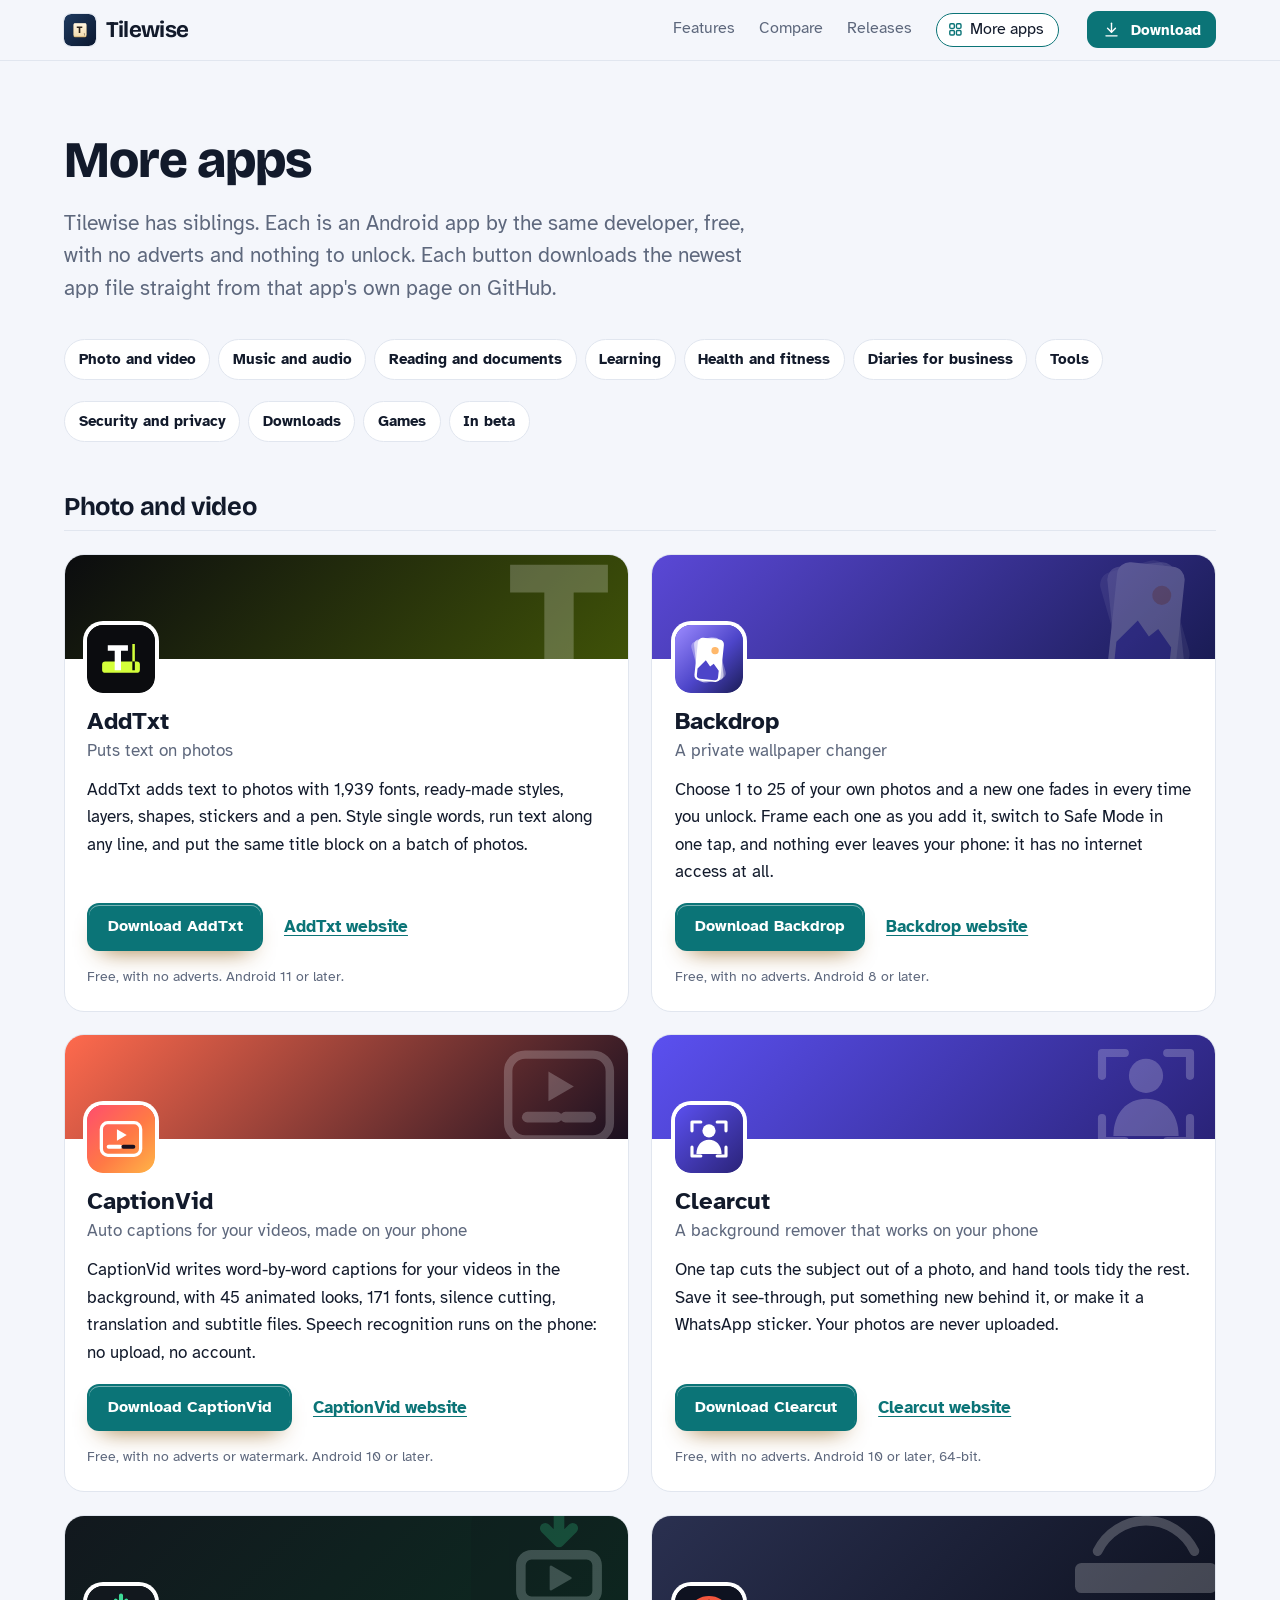
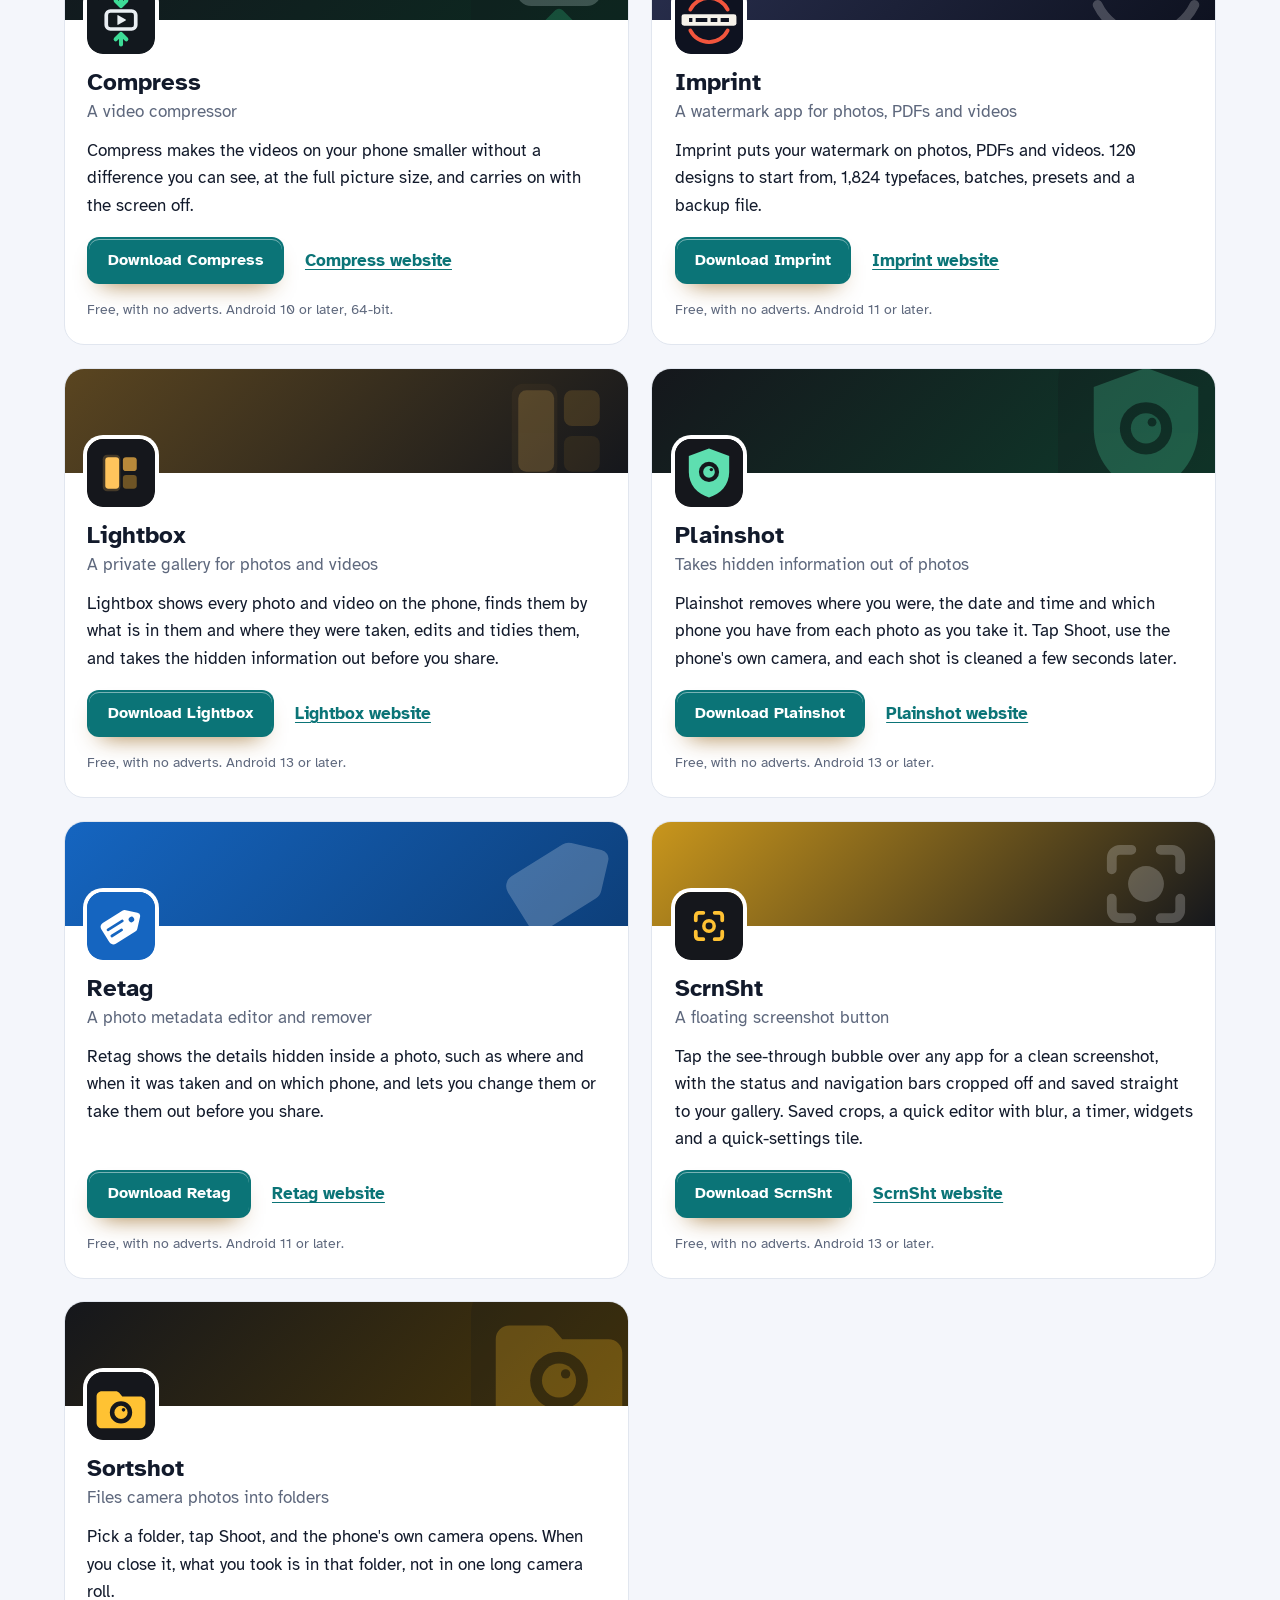
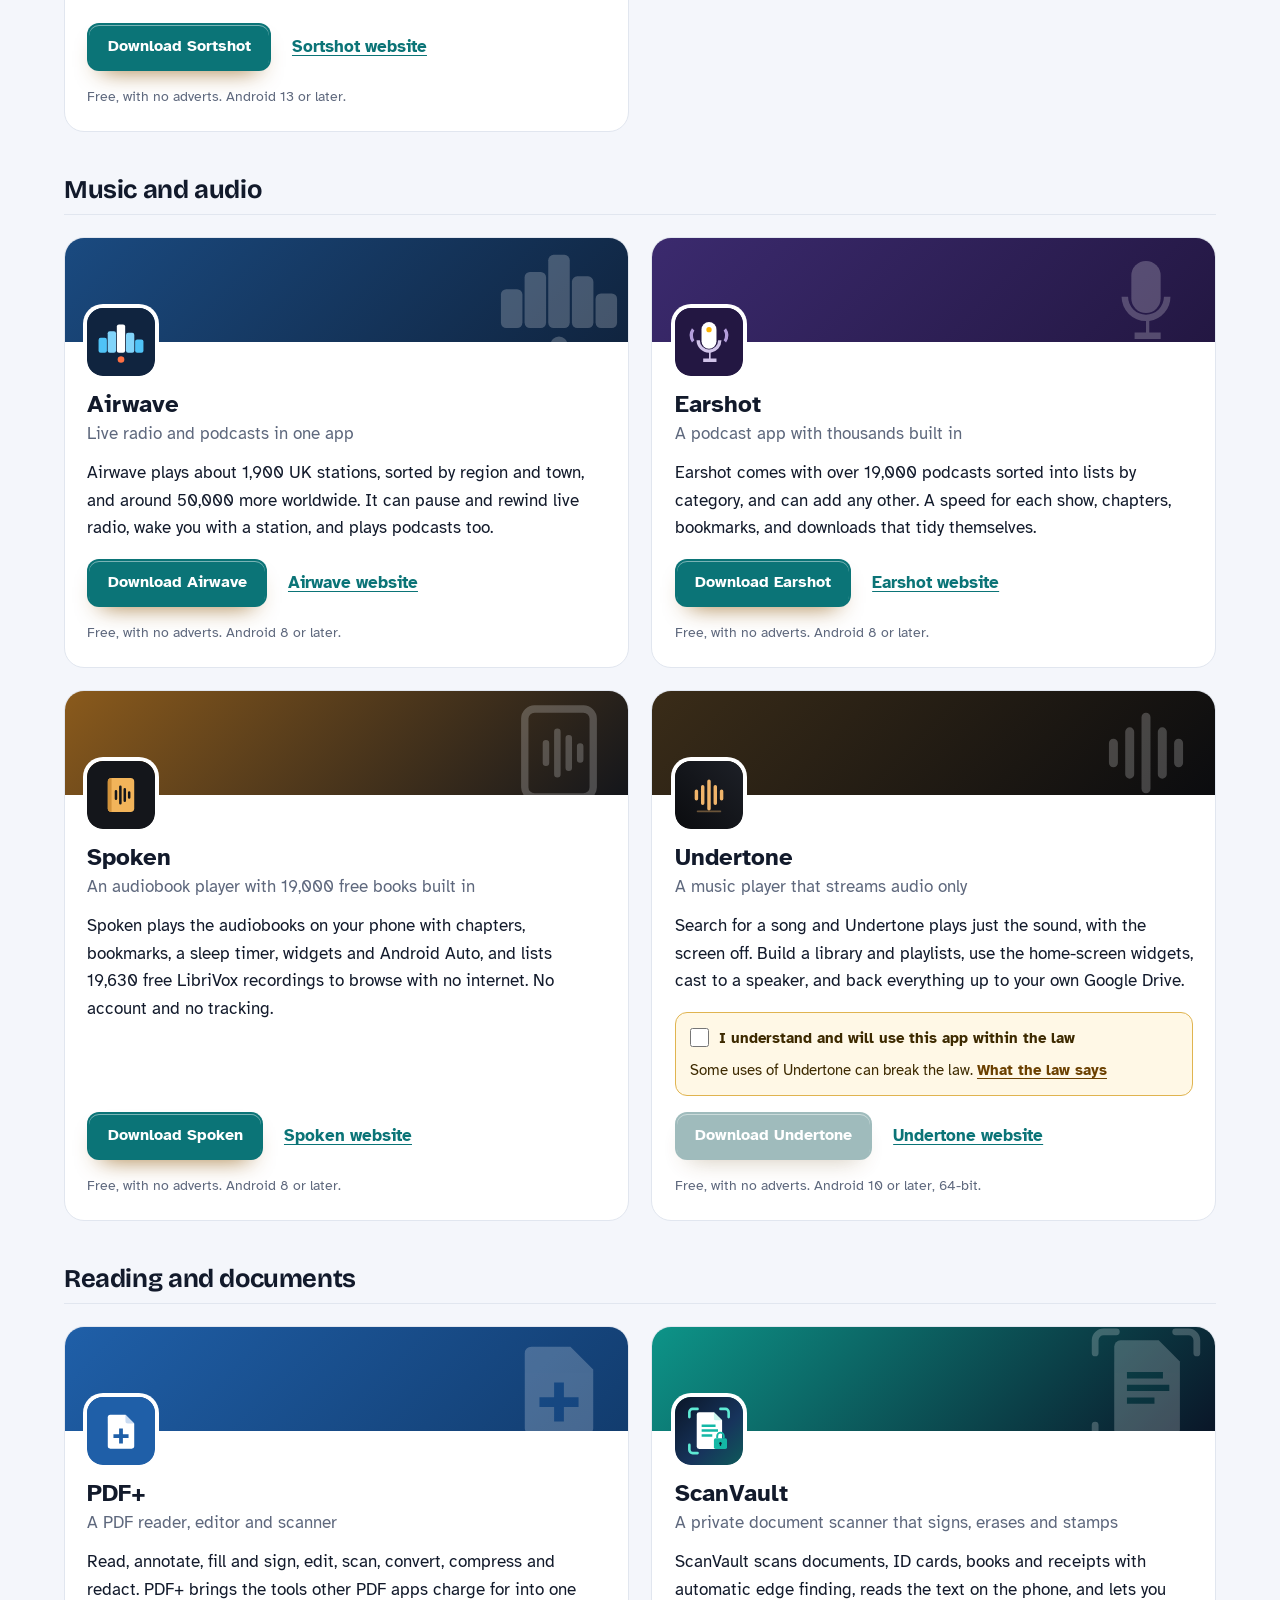
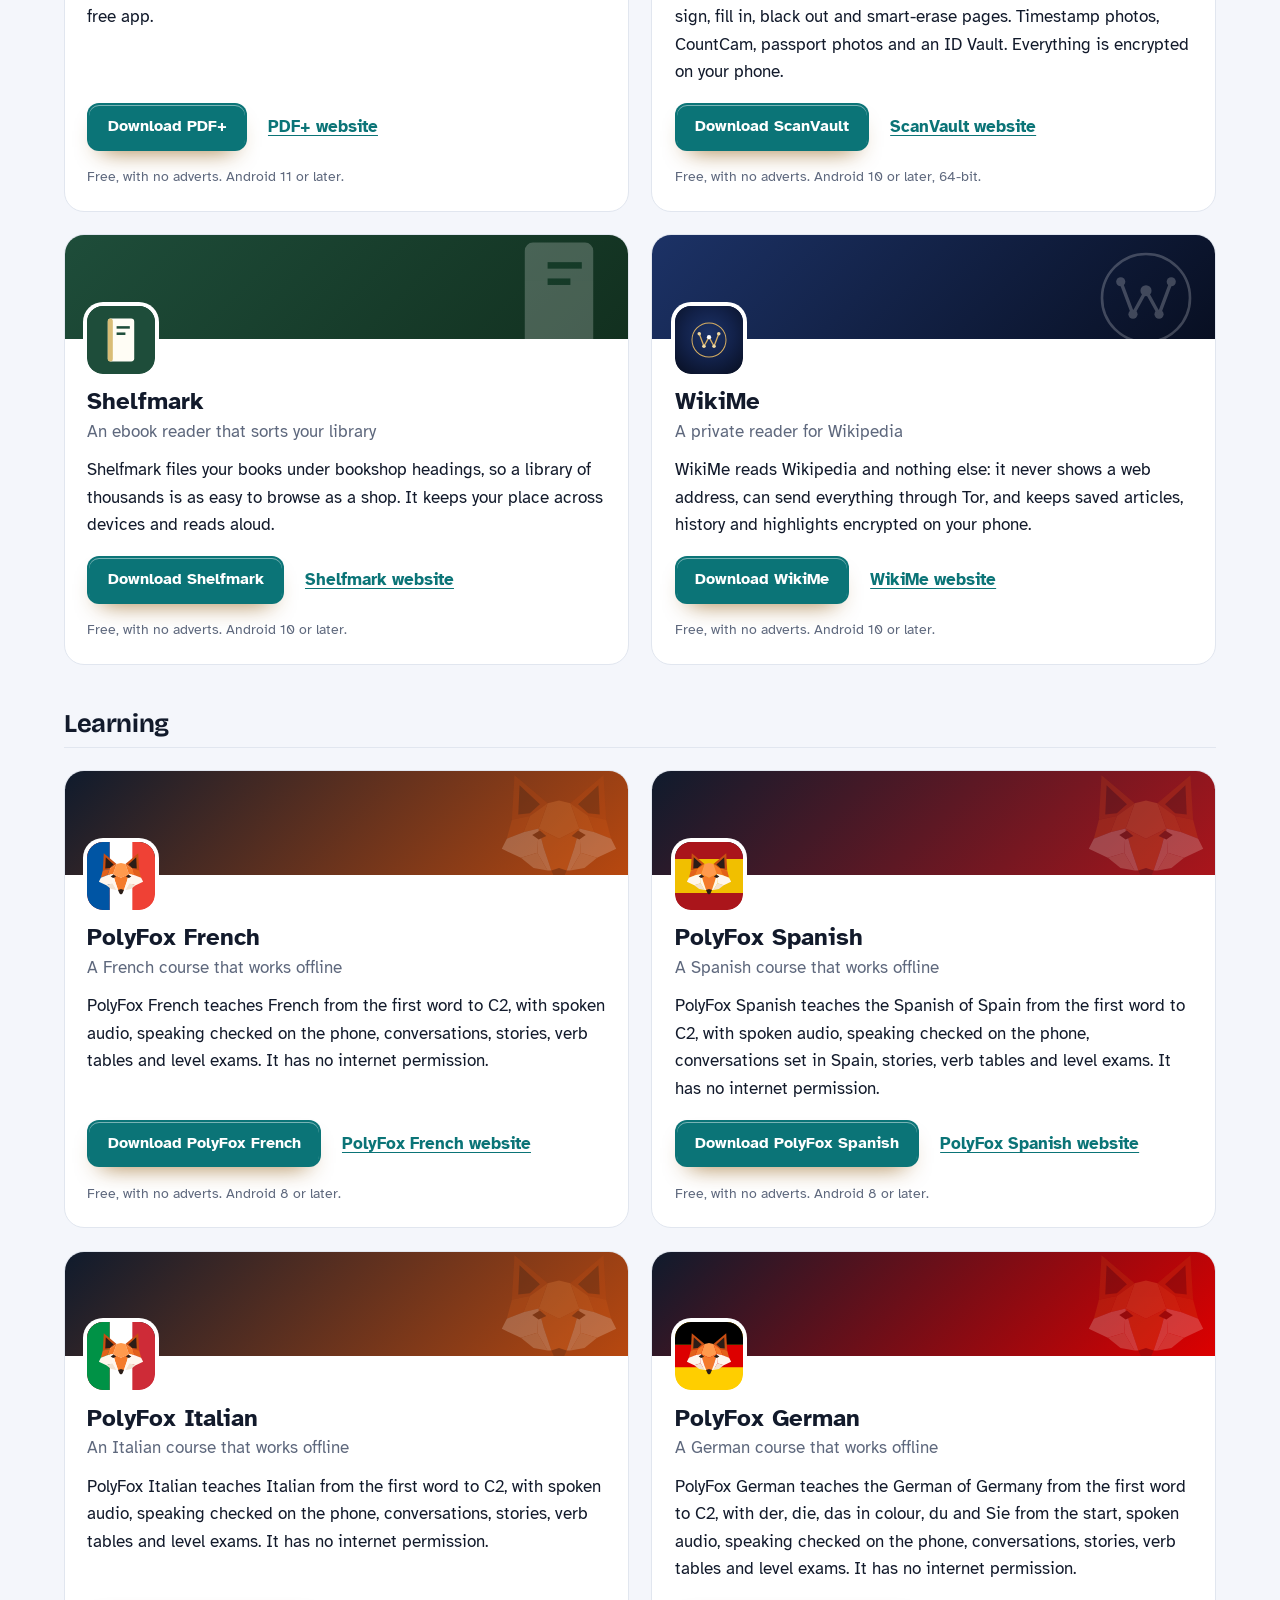
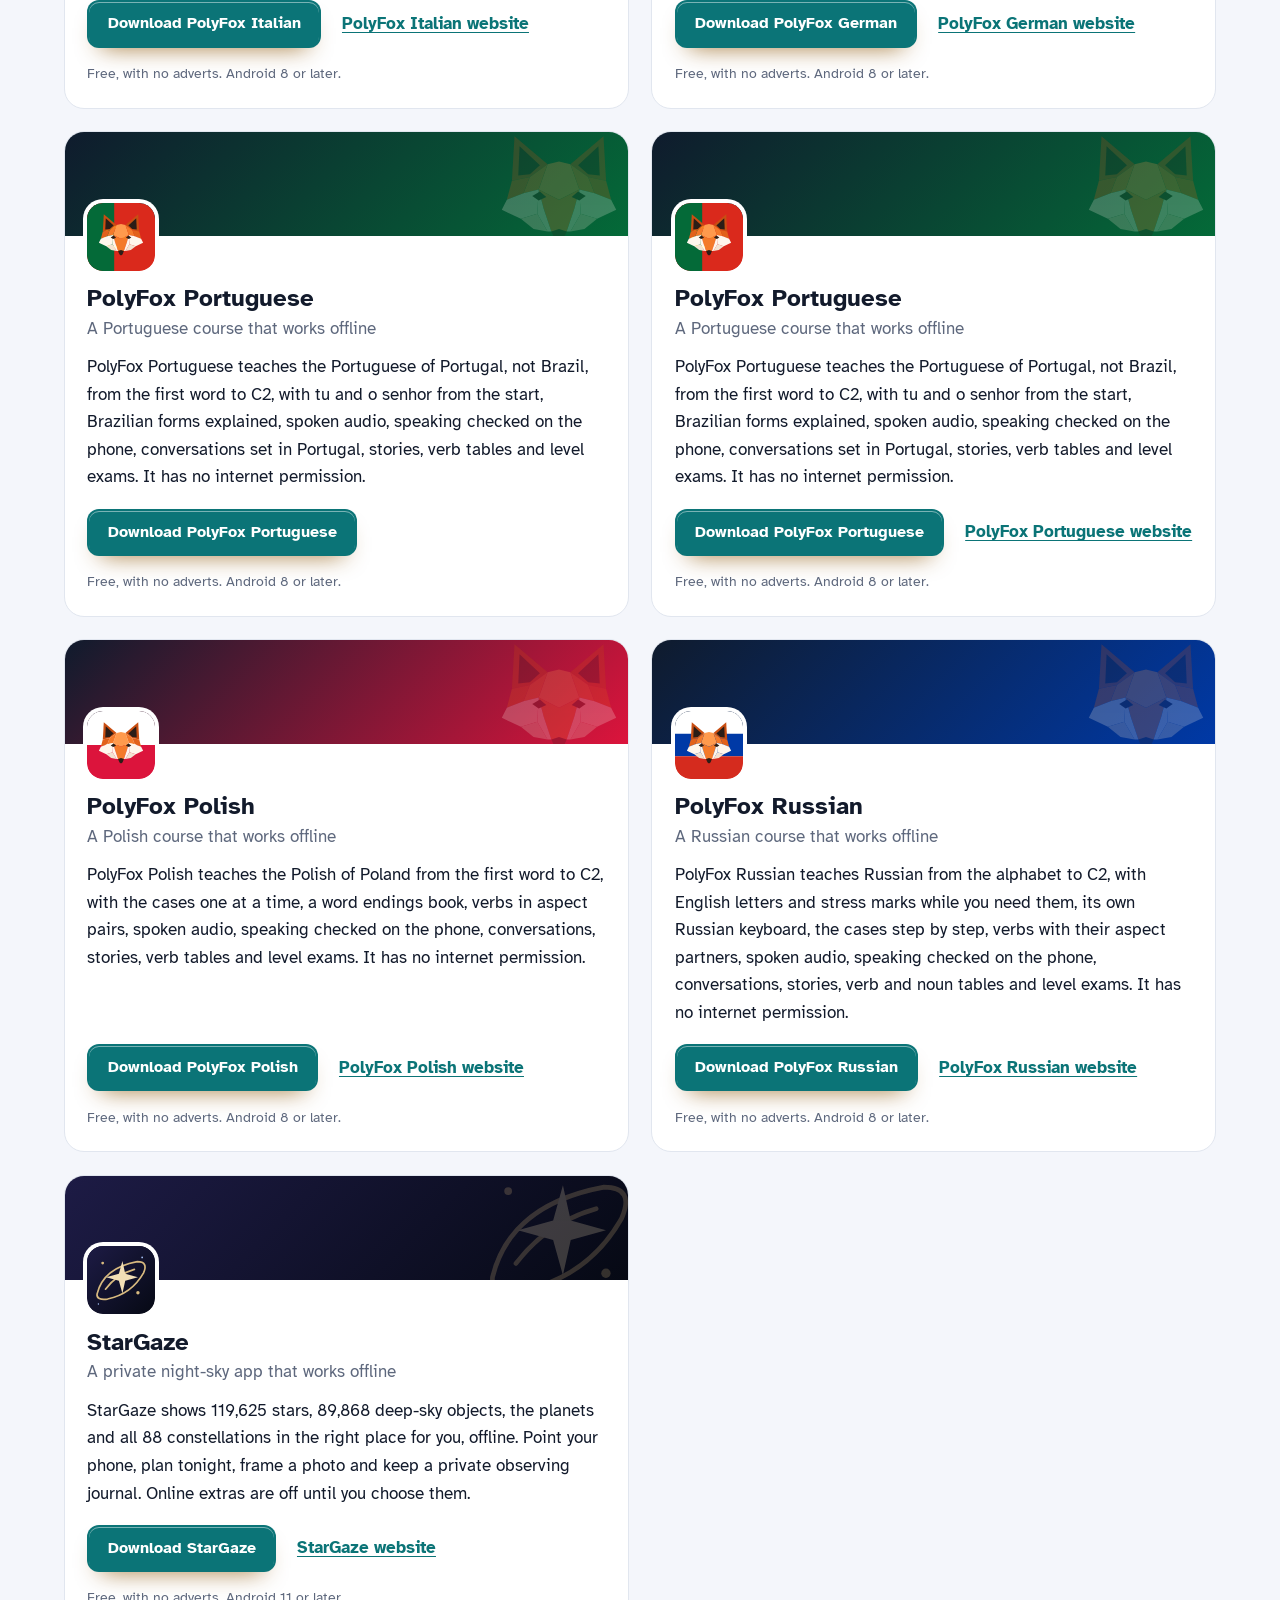
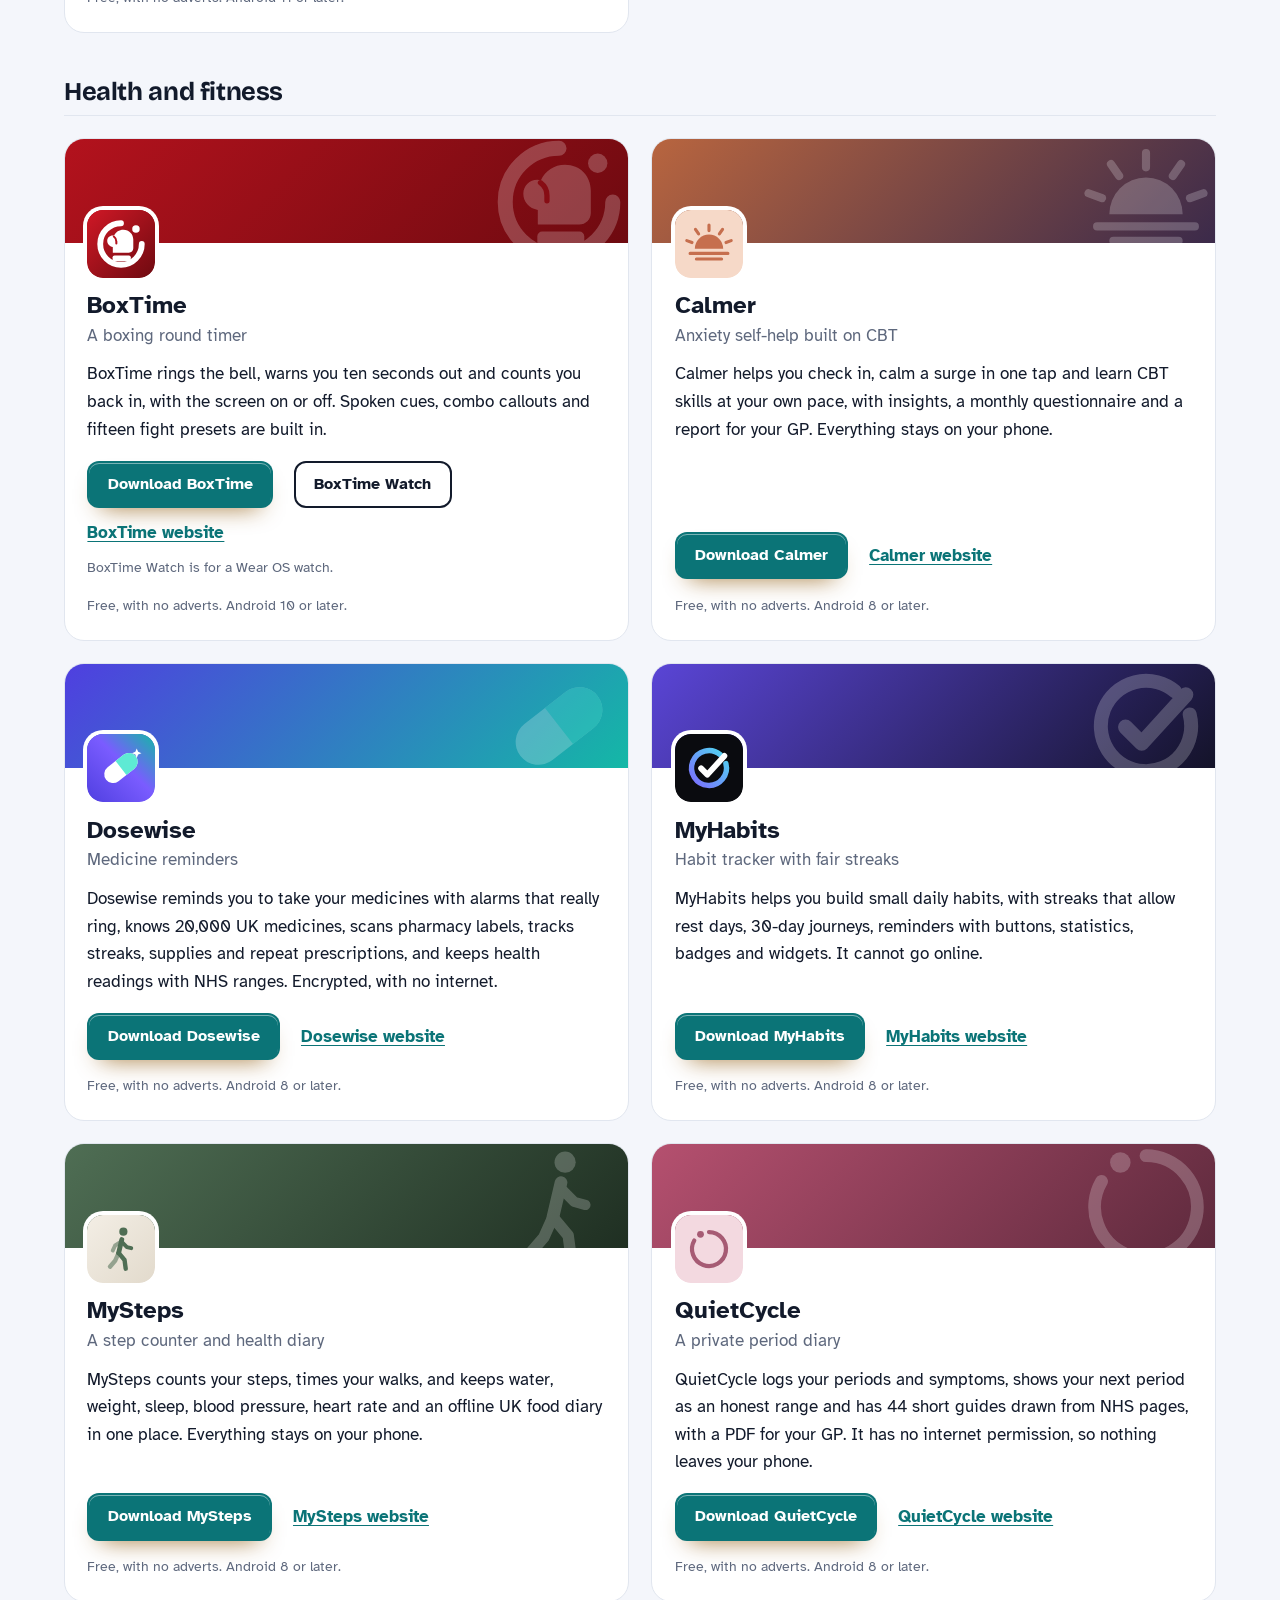
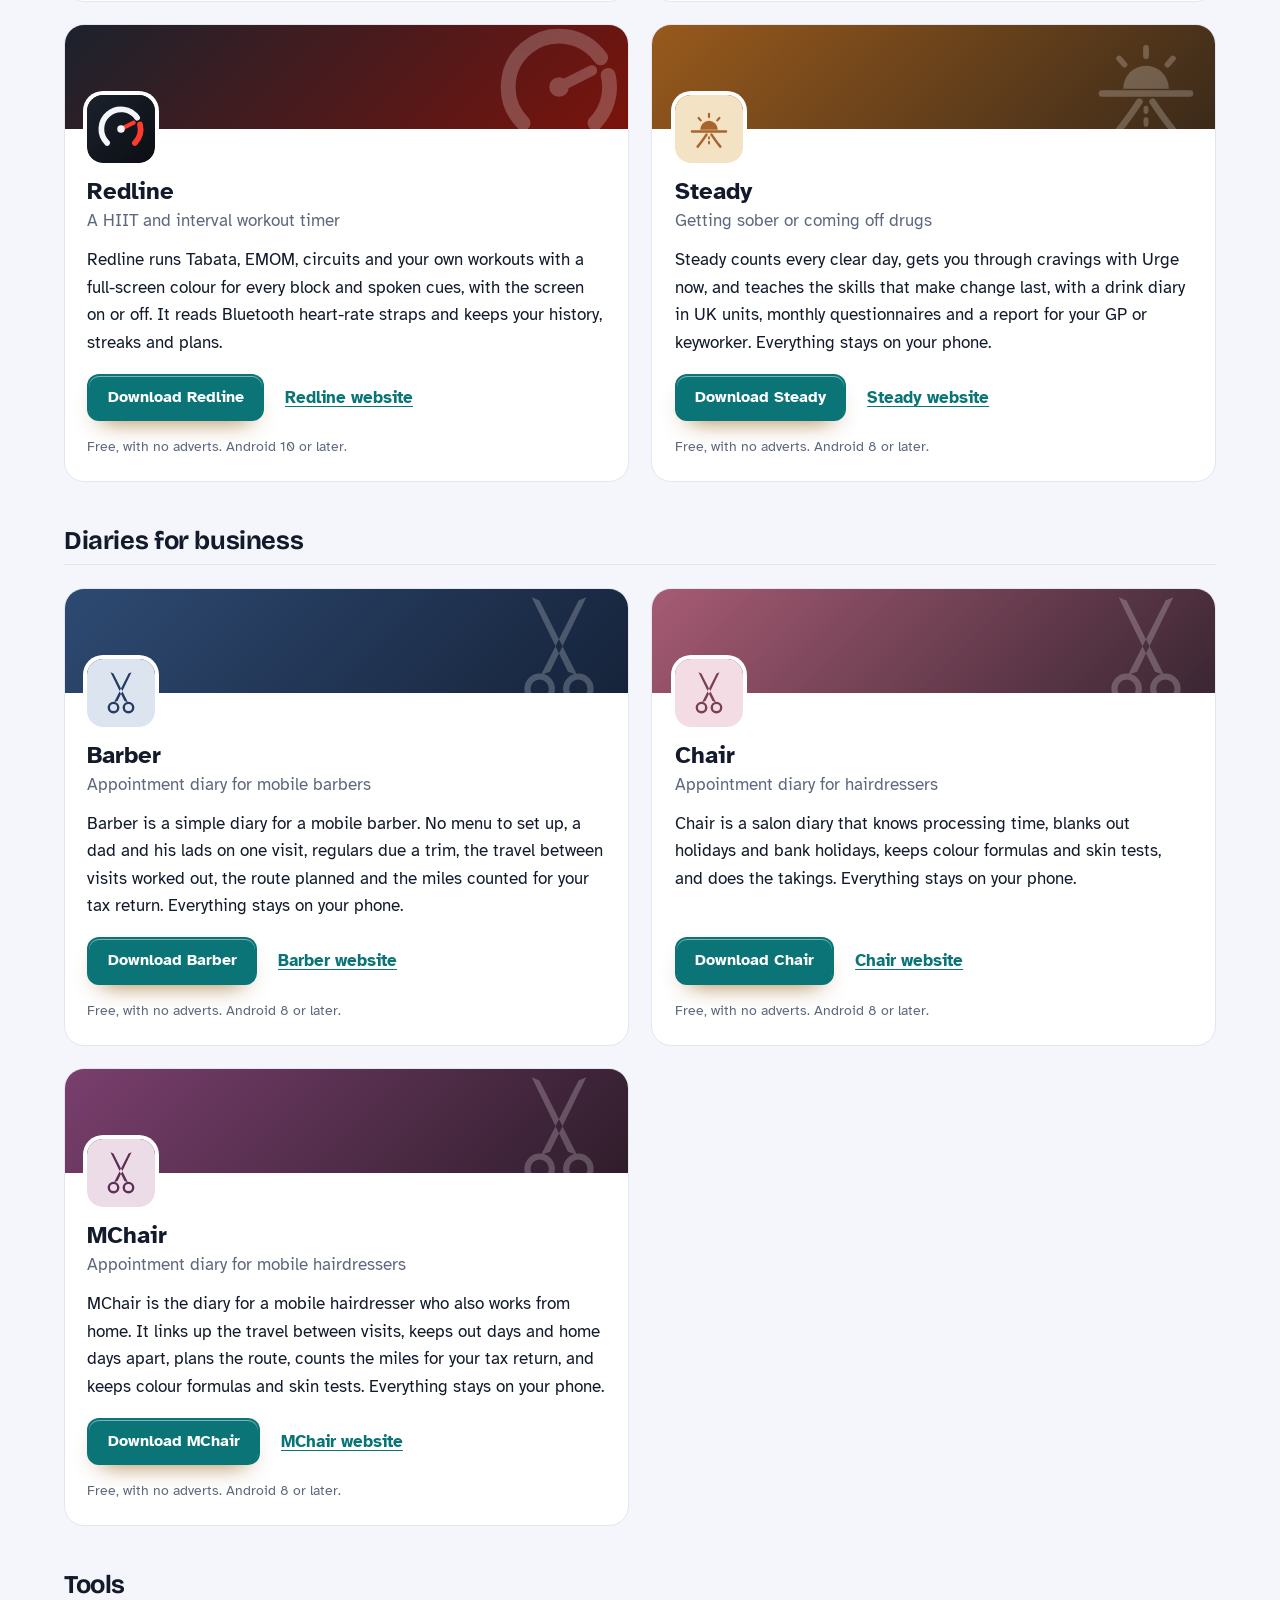
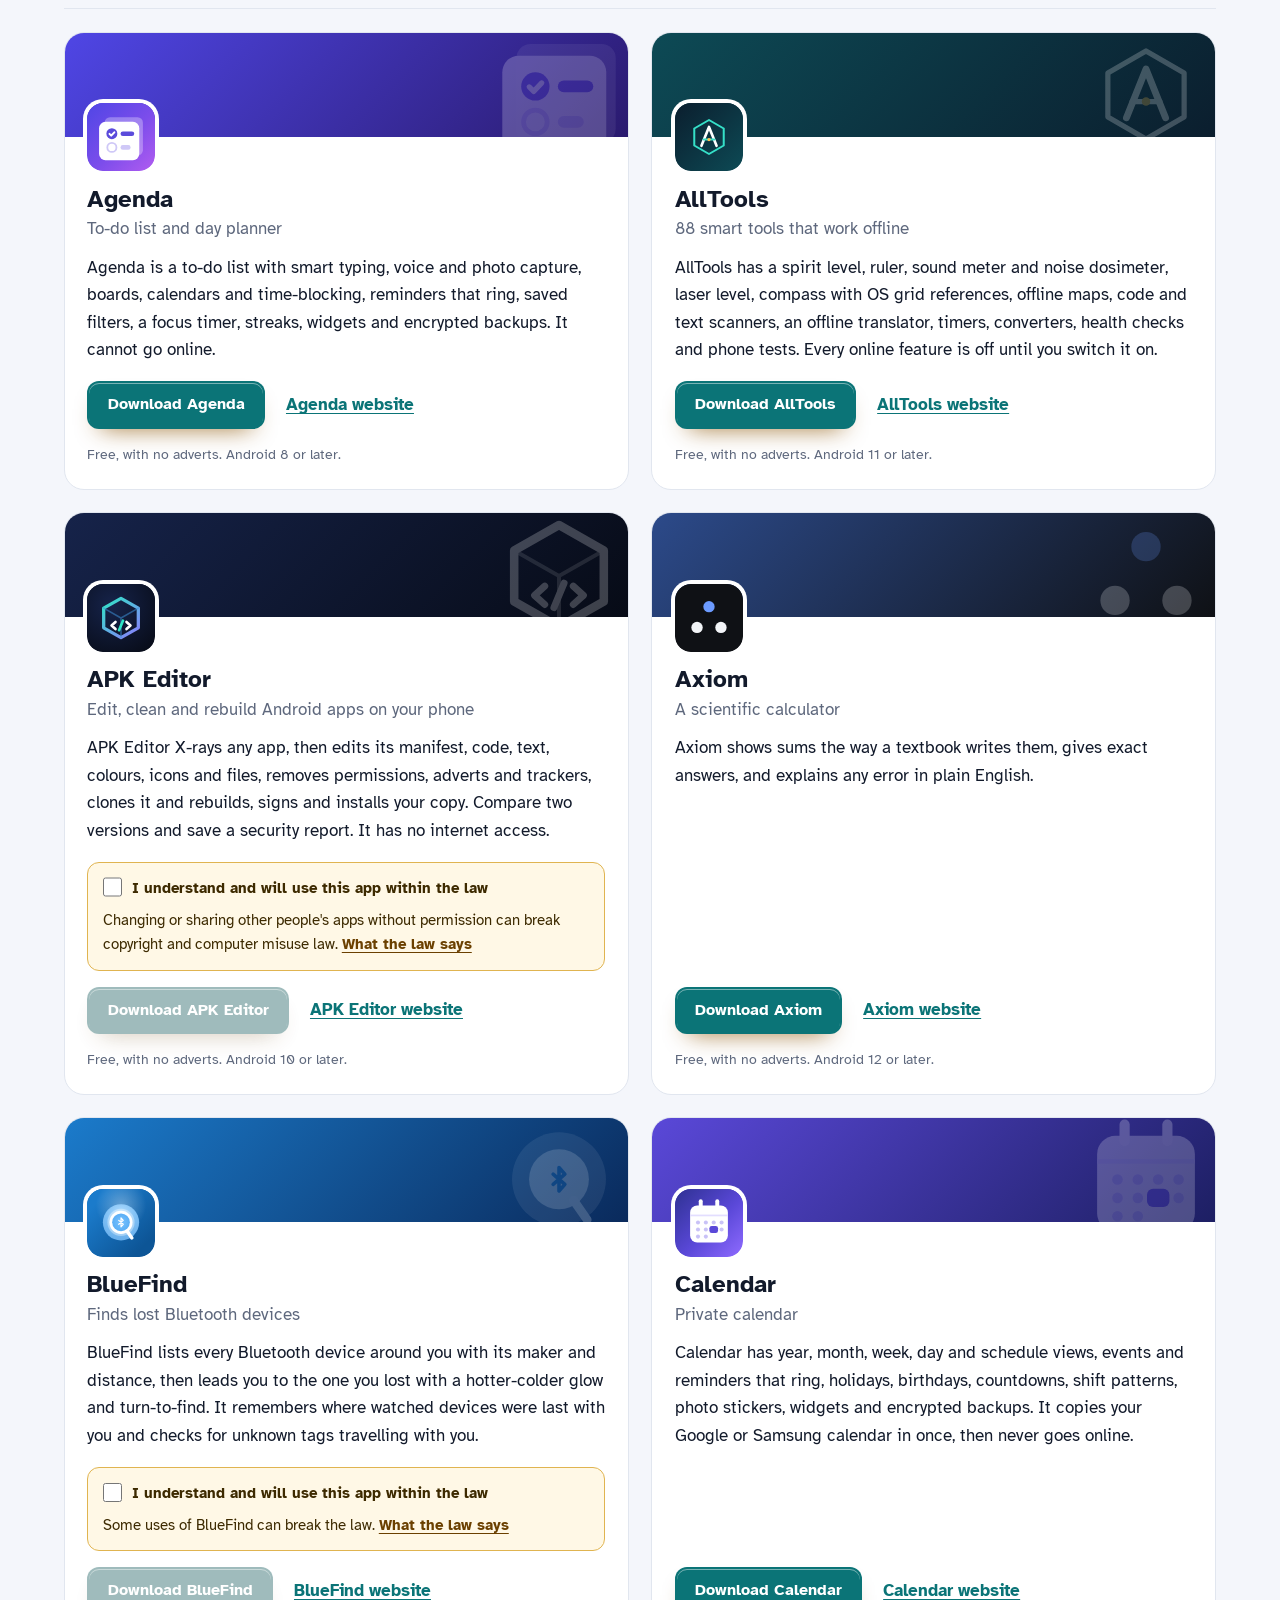
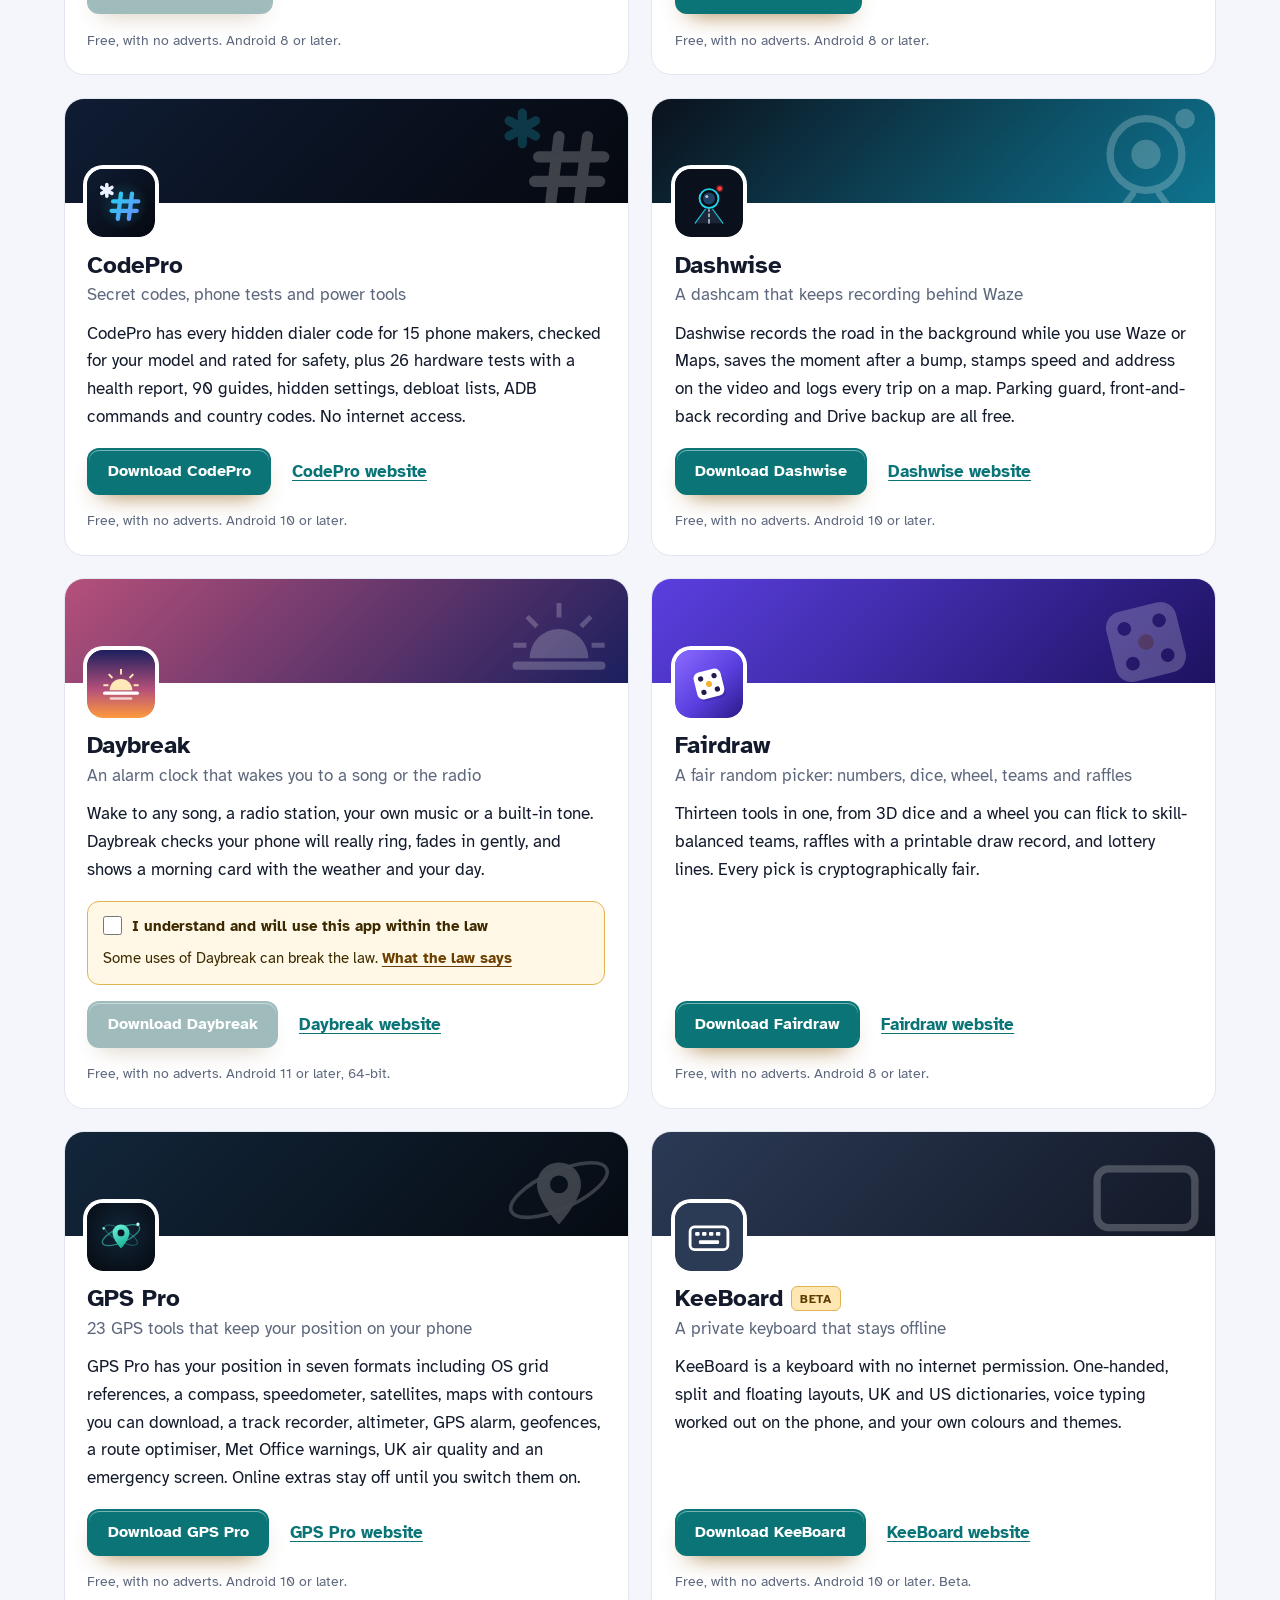
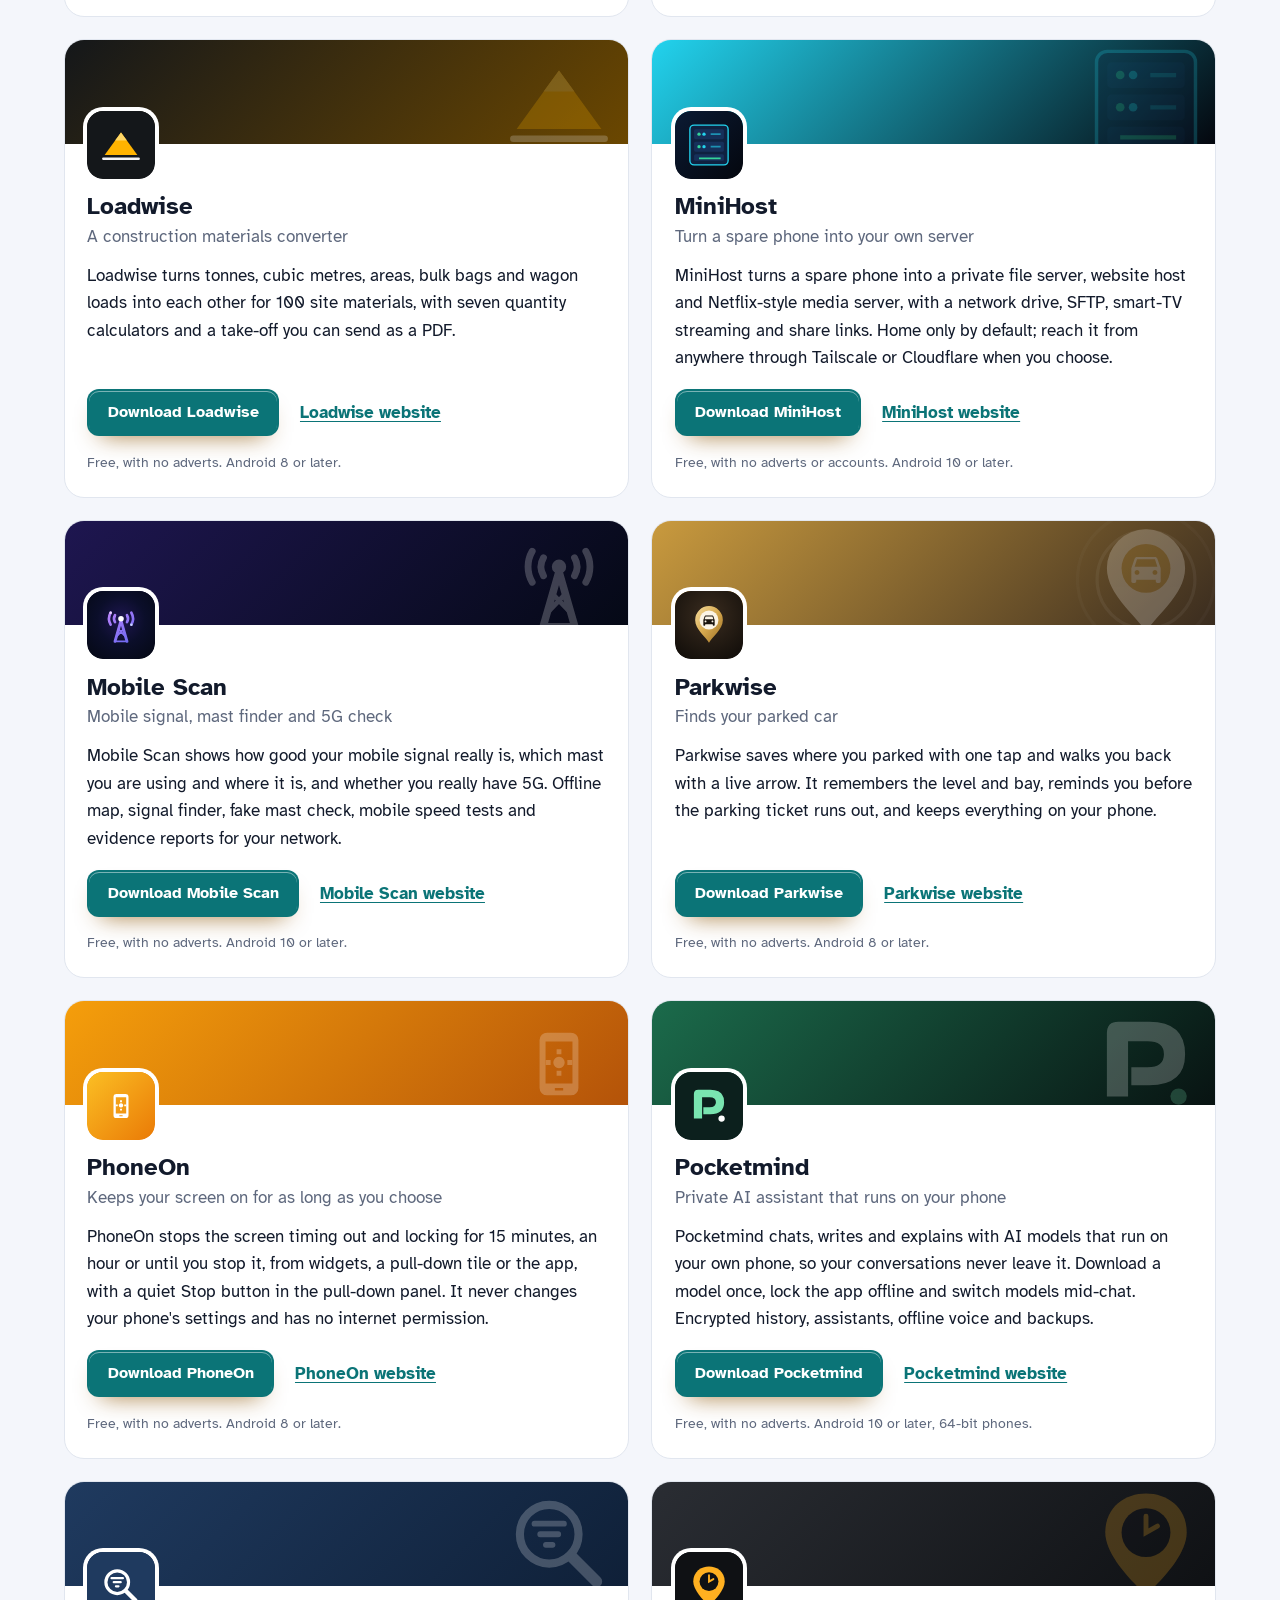
==== commit b2d7cbfc: "More apps: add PolyFox Portuguese" ====
--- a/more-apps.html
+++ b/more-apps.html
@@ -4,7 +4,7 @@
 <meta charset="utf-8">
 <meta name="viewport" content="width=device-width, initial-scale=1">
 <title>More free Android apps from the maker of Tilewise</title>
-<meta name="description" content="All 95 free Android apps from the maker of Tilewise, in one list by category, each with its download and a link to its website.">
+<meta name="description" content="All 96 free Android apps from the maker of Tilewise, in one list by category, each with its download and a link to its website.">
 <meta name="author" content="Jonathan Jackson">
 <link rel="canonical" href="https://customgpter.github.io/tilewise/more-apps.html">
 <meta name="theme-color" content="#f4f6fb" media="(prefers-color-scheme: light)">
@@ -12,7 +12,7 @@
 <meta property="og:type" content="website">
 <meta property="og:site_name" content="Tilewise">
 <meta property="og:title" content="More free Android apps from the maker of Tilewise">
-<meta property="og:description" content="All 95 free Android apps from the maker of Tilewise, in one list by category, each with its download and a link to its website.">
+<meta property="og:description" content="All 96 free Android apps from the maker of Tilewise, in one list by category, each with its download and a link to its website.">
 <meta property="og:url" content="https://customgpter.github.io/tilewise/more-apps.html">
 <meta property="og:image" content="https://customgpter.github.io/tilewise/assets/og.png">
 <meta property="og:image:width" content="1200">
@@ -26,7 +26,7 @@
 <link rel="preload" href="./assets/fonts/atkinson-hyperlegible-latin-400-normal.woff2" as="font" type="font/woff2" crossorigin>
 <link rel="stylesheet" href="./assets/site.css?v=1">
 <link rel="stylesheet" href="./assets/house.css?v=1">
-<script type="application/ld+json">{"@context":"https://schema.org","@type":"ItemList","name":"Apps from the maker of Tilewise","url":"https://customgpter.github.io/tilewise/more-apps.html","itemListElement":[{"@type":"ListItem","position":1,"name":"AddTxt","url":"https://customgpter.github.io/addtxt/"},{"@type":"ListItem","position":2,"name":"Backdrop","url":"https://customgpter.github.io/backdrop/"},{"@type":"ListItem","position":3,"name":"CaptionVid","url":"https://customgpter.github.io/captionvid/"},{"@type":"ListItem","position":4,"name":"Clearcut","url":"https://customgpter.github.io/clearcut/"},{"@type":"ListItem","position":5,"name":"Compress","url":"https://customgpter.github.io/compress/"},{"@type":"ListItem","position":6,"name":"Imprint","url":"https://customgpter.github.io/imprint/"},{"@type":"ListItem","position":7,"name":"Lightbox","url":"https://customgpter.github.io/lightbox/"},{"@type":"ListItem","position":8,"name":"Plainshot","url":"https://customgpter.github.io/plainshot/"},{"@type":"ListItem","position":9,"name":"Retag","url":"https://customgpter.github.io/retag/"},{"@type":"ListItem","position":10,"name":"ScrnSht","url":"https://customgpter.github.io/scrnsht/"},{"@type":"ListItem","position":11,"name":"Sortshot","url":"https://customgpter.github.io/sortshot/"},{"@type":"ListItem","position":12,"name":"Airwave","url":"https://customgpter.github.io/airwave/"},{"@type":"ListItem","position":13,"name":"Earshot","url":"https://customgpter.github.io/earshot/"},{"@type":"ListItem","position":14,"name":"Spoken","url":"https://customgpter.github.io/spoken/"},{"@type":"ListItem","position":15,"name":"Undertone","url":"https://customgpter.github.io/undertone/"},{"@type":"ListItem","position":16,"name":"PDF+","url":"https://customgpter.github.io/pdfplus/"},{"@type":"ListItem","position":17,"name":"ScanVault","url":"https://customgpter.github.io/scanvault/"},{"@type":"ListItem","position":18,"name":"Shelfmark","url":"https://customgpter.github.io/shelfmark/"},{"@type":"ListItem","position":19,"name":"WikiMe","url":"https://customgpter.github.io/wikime/"},{"@type":"ListItem","position":20,"name":"PolyFox French","url":"https://customgpter.github.io/polyfox/"},{"@type":"ListItem","position":21,"name":"PolyFox German","url":"https://customgpter.github.io/polyfox-german/"},{"@type":"ListItem","position":22,"name":"PolyFox Polish","url":"https://customgpter.github.io/polyfox-polish/"},{"@type":"ListItem","position":23,"name":"PolyFox Russian","url":"https://customgpter.github.io/polyfox-russian/"},{"@type":"ListItem","position":24,"name":"StarGaze","url":"https://customgpter.github.io/stargaze/"},{"@type":"ListItem","position":25,"name":"BoxTime","url":"https://customgpter.github.io/boxtime/"},{"@type":"ListItem","position":26,"name":"Calmer","url":"https://customgpter.github.io/calmer/"},{"@type":"ListItem","position":27,"name":"Dosewise","url":"https://customgpter.github.io/dosewise/"},{"@type":"ListItem","position":28,"name":"MyHabits","url":"https://customgpter.github.io/myhabits/"},{"@type":"ListItem","position":29,"name":"MySteps","url":"https://customgpter.github.io/mysteps/"},{"@type":"ListItem","position":30,"name":"QuietCycle","url":"https://customgpter.github.io/quietcycle/"},{"@type":"ListItem","position":31,"name":"Redline","url":"https://customgpter.github.io/redline/"},{"@type":"ListItem","position":32,"name":"Steady","url":"https://customgpter.github.io/steady/"},{"@type":"ListItem","position":33,"name":"Barber","url":"https://customgpter.github.io/barber/"},{"@type":"ListItem","position":34,"name":"Chair","url":"https://customgpter.github.io/chair/"},{"@type":"ListItem","position":35,"name":"MChair","url":"https://customgpter.github.io/mchair/"},{"@type":"ListItem","position":36,"name":"Agenda","url":"https://customgpter.github.io/agenda/"},{"@type":"ListItem","position":37,"name":"AllTools","url":"https://customgpter.github.io/alltools/"},{"@type":"ListItem","position":38,"name":"APK Editor","url":"https://customgpter.github.io/apkeditor/"},{"@type":"ListItem","position":39,"name":"Axiom","url":"https://customgpter.github.io/axiom/"},{"@type":"ListItem","position":40,"name":"BlueFind","url":"https://customgpter.github.io/bluefind/"},{"@type":"ListItem","position":41,"name":"Calendar","url":"https://customgpter.github.io/calendar/"},{"@type":"ListItem","position":42,"name":"CodePro","url":"https://customgpter.github.io/codepro/"},{"@type":"ListItem","position":43,"name":"Dashwise","url":"https://customgpter.github.io/dashwise/"},{"@type":"ListItem","position":44,"name":"Daybreak","url":"https://customgpter.github.io/daybreak/"},{"@type":"ListItem","position":45,"name":"Fairdraw","url":"https://customgpter.github.io/fairdraw/"},{"@type":"ListItem","position":46,"name":"GPS Pro","url":"https://customgpter.github.io/gpspro/"},{"@type":"ListItem","position":47,"name":"KeeBoard","url":"https://customgpter.github.io/keeboard/"},{"@type":"ListItem","position":48,"name":"Loadwise","url":"https://customgpter.github.io/loadwise/"},{"@type":"ListItem","position":49,"name":"MiniHost","url":"https://customgpter.github.io/minihost/"},{"@type":"ListItem","position":50,"name":"Mobile Scan","url":"https://customgpter.github.io/mobilescan/"},{"@type":"ListItem","position":51,"name":"Parkwise","url":"https://customgpter.github.io/parkwise/"},{"@type":"ListItem","position":52,"name":"Pocketmind","url":"https://customgpter.github.io/pocketmind/"},{"@type":"ListItem","position":53,"name":"Refine","url":"https://customgpter.github.io/refine/"},{"@type":"ListItem","position":54,"name":"Shiftwise","url":"https://customgpter.github.io/shiftwise/"},{"@type":"ListItem","position":55,"name":"SimpleCalc","url":"https://customgpter.github.io/simplecalc/"},{"@type":"ListItem","position":56,"name":"Skyline","url":"https://customgpter.github.io/skyline/"},{"@type":"ListItem","position":57,"name":"Slipway","url":"https://customgpter.github.io/slipway/"},{"@type":"ListItem","position":58,"name":"Tagger","url":"https://customgpter.github.io/tagger/"},{"@type":"ListItem","position":59,"name":"TotalClean","url":"https://customgpter.github.io/totalclean/"},{"@type":"ListItem","position":60,"name":"TVLink","url":"https://customgpter.github.io/tvlink/"},{"@type":"ListItem","position":61,"name":"Unbox","url":"https://customgpter.github.io/unbox/"},{"@type":"ListItem","position":62,"name":"WhatsKeep","url":"https://customgpter.github.io/whatskeep/"},{"@type":"ListItem","position":63,"name":"WiFi Scan","url":"https://customgpter.github.io/wifiscan/"},{"@type":"ListItem","position":64,"name":"Auditly","url":"https://customgpter.github.io/auditly/"},{"@type":"ListItem","position":65,"name":"Backchannel","url":"https://customgpter.github.io/backchannel/"},{"@type":"ListItem","position":66,"name":"ENotes","url":"https://customgpter.github.io/enotes/"},{"@type":"ListItem","position":67,"name":"FindMe","url":"https://customgpter.github.io/findme/"},{"@type":"ListItem","position":68,"name":"iLock","url":"https://customgpter.github.io/ilock/"},{"@type":"ListItem","position":69,"name":"ImSafe","url":"https://customgpter.github.io/imsafe/"},{"@type":"ListItem","position":70,"name":"IShred","url":"https://customgpter.github.io/ishred/"},{"@type":"ListItem","position":71,"name":"LockBox","url":"https://customgpter.github.io/lockbox/"},{"@type":"ListItem","position":72,"name":"PassVault","url":"https://customgpter.github.io/passvault/"},{"@type":"ListItem","position":73,"name":"SpyFind","url":"https://customgpter.github.io/spyfind/"},{"@type":"ListItem","position":74,"name":"TextWipe","url":"https://customgpter.github.io/textwipe/"},{"@type":"ListItem","position":75,"name":"Tracewire","url":"https://customgpter.github.io/tracewire/"},{"@type":"ListItem","position":76,"name":"Vigil","url":"https://customgpter.github.io/vigil/"},{"@type":"ListItem","position":77,"name":"Grab","url":"https://customgpter.github.io/grab/"},{"@type":"ListItem","position":78,"name":"Swarm","url":"https://customgpter.github.io/swarm/"},{"@type":"ListItem","position":79,"name":"Plane Games","url":"https://customgpter.github.io/plane-games/"},{"@type":"ListItem","position":80,"name":"Ninefold","url":"https://customgpter.github.io/ninefold/"},{"@type":"ListItem","position":81,"name":"Cubewise","url":"https://customgpter.github.io/cubewise/"},{"@type":"ListItem","position":82,"name":"Tilewise","url":"https://customgpter.github.io/tilewise/"},{"@type":"ListItem","position":83,"name":"Letterwise","url":"https://customgpter.github.io/letterwise/"},{"@type":"ListItem","position":84,"name":"Kingside","url":"https://customgpter.github.io/kingside/"},{"@type":"ListItem","position":85,"name":"Deckhand","url":"https://customgpter.github.io/deckhand/"},{"@type":"ListItem","position":86,"name":"SNESForge","url":"https://customgpter.github.io/snesforge/"},{"@type":"ListItem","position":87,"name":"Fame Boy","url":"https://customgpter.github.io/fameboy/"},{"@type":"ListItem","position":88,"name":"PSPPro","url":"https://customgpter.github.io/psppro/"},{"@type":"ListItem","position":89,"name":"MegaGen","url":"https://customgpter.github.io/megagen/"},{"@type":"ListItem","position":90,"name":"QVR","url":"https://customgpter.github.io/qvr/"},{"@type":"ListItem","position":91,"name":"QVR Watch","url":"https://customgpter.github.io/qvr-watch/"},{"@type":"ListItem","position":92,"name":"QVRLite","url":"https://customgpter.github.io/qvrlite/"},{"@type":"ListItem","position":93,"name":"Onionz","url":"https://customgpter.github.io/onionz/"},{"@type":"ListItem","position":94,"name":"OnionzWeb","url":"https://customgpter.github.io/onionzweb/"}]}</script>
+<script type="application/ld+json">{"@context":"https://schema.org","@type":"ItemList","name":"Apps from the maker of Tilewise","url":"https://customgpter.github.io/tilewise/more-apps.html","itemListElement":[{"@type":"ListItem","position":1,"name":"AddTxt","url":"https://customgpter.github.io/addtxt/"},{"@type":"ListItem","position":2,"name":"Backdrop","url":"https://customgpter.github.io/backdrop/"},{"@type":"ListItem","position":3,"name":"CaptionVid","url":"https://customgpter.github.io/captionvid/"},{"@type":"ListItem","position":4,"name":"Clearcut","url":"https://customgpter.github.io/clearcut/"},{"@type":"ListItem","position":5,"name":"Compress","url":"https://customgpter.github.io/compress/"},{"@type":"ListItem","position":6,"name":"Imprint","url":"https://customgpter.github.io/imprint/"},{"@type":"ListItem","position":7,"name":"Lightbox","url":"https://customgpter.github.io/lightbox/"},{"@type":"ListItem","position":8,"name":"Plainshot","url":"https://customgpter.github.io/plainshot/"},{"@type":"ListItem","position":9,"name":"Retag","url":"https://customgpter.github.io/retag/"},{"@type":"ListItem","position":10,"name":"ScrnSht","url":"https://customgpter.github.io/scrnsht/"},{"@type":"ListItem","position":11,"name":"Sortshot","url":"https://customgpter.github.io/sortshot/"},{"@type":"ListItem","position":12,"name":"Airwave","url":"https://customgpter.github.io/airwave/"},{"@type":"ListItem","position":13,"name":"Earshot","url":"https://customgpter.github.io/earshot/"},{"@type":"ListItem","position":14,"name":"Spoken","url":"https://customgpter.github.io/spoken/"},{"@type":"ListItem","position":15,"name":"Undertone","url":"https://customgpter.github.io/undertone/"},{"@type":"ListItem","position":16,"name":"PDF+","url":"https://customgpter.github.io/pdfplus/"},{"@type":"ListItem","position":17,"name":"ScanVault","url":"https://customgpter.github.io/scanvault/"},{"@type":"ListItem","position":18,"name":"Shelfmark","url":"https://customgpter.github.io/shelfmark/"},{"@type":"ListItem","position":19,"name":"WikiMe","url":"https://customgpter.github.io/wikime/"},{"@type":"ListItem","position":20,"name":"PolyFox French","url":"https://customgpter.github.io/polyfox/"},{"@type":"ListItem","position":21,"name":"PolyFox German","url":"https://customgpter.github.io/polyfox-german/"},{"@type":"ListItem","position":22,"name":"PolyFox Portuguese","url":"https://customgpter.github.io/polyfox-portuguese/"},{"@type":"ListItem","position":23,"name":"PolyFox Polish","url":"https://customgpter.github.io/polyfox-polish/"},{"@type":"ListItem","position":24,"name":"PolyFox Russian","url":"https://customgpter.github.io/polyfox-russian/"},{"@type":"ListItem","position":25,"name":"StarGaze","url":"https://customgpter.github.io/stargaze/"},{"@type":"ListItem","position":26,"name":"BoxTime","url":"https://customgpter.github.io/boxtime/"},{"@type":"ListItem","position":27,"name":"Calmer","url":"https://customgpter.github.io/calmer/"},{"@type":"ListItem","position":28,"name":"Dosewise","url":"https://customgpter.github.io/dosewise/"},{"@type":"ListItem","position":29,"name":"MyHabits","url":"https://customgpter.github.io/myhabits/"},{"@type":"ListItem","position":30,"name":"MySteps","url":"https://customgpter.github.io/mysteps/"},{"@type":"ListItem","position":31,"name":"QuietCycle","url":"https://customgpter.github.io/quietcycle/"},{"@type":"ListItem","position":32,"name":"Redline","url":"https://customgpter.github.io/redline/"},{"@type":"ListItem","position":33,"name":"Steady","url":"https://customgpter.github.io/steady/"},{"@type":"ListItem","position":34,"name":"Barber","url":"https://customgpter.github.io/barber/"},{"@type":"ListItem","position":35,"name":"Chair","url":"https://customgpter.github.io/chair/"},{"@type":"ListItem","position":36,"name":"MChair","url":"https://customgpter.github.io/mchair/"},{"@type":"ListItem","position":37,"name":"Agenda","url":"https://customgpter.github.io/agenda/"},{"@type":"ListItem","position":38,"name":"AllTools","url":"https://customgpter.github.io/alltools/"},{"@type":"ListItem","position":39,"name":"APK Editor","url":"https://customgpter.github.io/apkeditor/"},{"@type":"ListItem","position":40,"name":"Axiom","url":"https://customgpter.github.io/axiom/"},{"@type":"ListItem","position":41,"name":"BlueFind","url":"https://customgpter.github.io/bluefind/"},{"@type":"ListItem","position":42,"name":"Calendar","url":"https://customgpter.github.io/calendar/"},{"@type":"ListItem","position":43,"name":"CodePro","url":"https://customgpter.github.io/codepro/"},{"@type":"ListItem","position":44,"name":"Dashwise","url":"https://customgpter.github.io/dashwise/"},{"@type":"ListItem","position":45,"name":"Daybreak","url":"https://customgpter.github.io/daybreak/"},{"@type":"ListItem","position":46,"name":"Fairdraw","url":"https://customgpter.github.io/fairdraw/"},{"@type":"ListItem","position":47,"name":"GPS Pro","url":"https://customgpter.github.io/gpspro/"},{"@type":"ListItem","position":48,"name":"KeeBoard","url":"https://customgpter.github.io/keeboard/"},{"@type":"ListItem","position":49,"name":"Loadwise","url":"https://customgpter.github.io/loadwise/"},{"@type":"ListItem","position":50,"name":"MiniHost","url":"https://customgpter.github.io/minihost/"},{"@type":"ListItem","position":51,"name":"Mobile Scan","url":"https://customgpter.github.io/mobilescan/"},{"@type":"ListItem","position":52,"name":"Parkwise","url":"https://customgpter.github.io/parkwise/"},{"@type":"ListItem","position":53,"name":"Pocketmind","url":"https://customgpter.github.io/pocketmind/"},{"@type":"ListItem","position":54,"name":"Refine","url":"https://customgpter.github.io/refine/"},{"@type":"ListItem","position":55,"name":"Shiftwise","url":"https://customgpter.github.io/shiftwise/"},{"@type":"ListItem","position":56,"name":"SimpleCalc","url":"https://customgpter.github.io/simplecalc/"},{"@type":"ListItem","position":57,"name":"Skyline","url":"https://customgpter.github.io/skyline/"},{"@type":"ListItem","position":58,"name":"Slipway","url":"https://customgpter.github.io/slipway/"},{"@type":"ListItem","position":59,"name":"Tagger","url":"https://customgpter.github.io/tagger/"},{"@type":"ListItem","position":60,"name":"TotalClean","url":"https://customgpter.github.io/totalclean/"},{"@type":"ListItem","position":61,"name":"TVLink","url":"https://customgpter.github.io/tvlink/"},{"@type":"ListItem","position":62,"name":"Unbox","url":"https://customgpter.github.io/unbox/"},{"@type":"ListItem","position":63,"name":"WhatsKeep","url":"https://customgpter.github.io/whatskeep/"},{"@type":"ListItem","position":64,"name":"WiFi Scan","url":"https://customgpter.github.io/wifiscan/"},{"@type":"ListItem","position":65,"name":"Auditly","url":"https://customgpter.github.io/auditly/"},{"@type":"ListItem","position":66,"name":"Backchannel","url":"https://customgpter.github.io/backchannel/"},{"@type":"ListItem","position":67,"name":"ENotes","url":"https://customgpter.github.io/enotes/"},{"@type":"ListItem","position":68,"name":"FindMe","url":"https://customgpter.github.io/findme/"},{"@type":"ListItem","position":69,"name":"iLock","url":"https://customgpter.github.io/ilock/"},{"@type":"ListItem","position":70,"name":"ImSafe","url":"https://customgpter.github.io/imsafe/"},{"@type":"ListItem","position":71,"name":"IShred","url":"https://customgpter.github.io/ishred/"},{"@type":"ListItem","position":72,"name":"LockBox","url":"https://customgpter.github.io/lockbox/"},{"@type":"ListItem","position":73,"name":"PassVault","url":"https://customgpter.github.io/passvault/"},{"@type":"ListItem","position":74,"name":"SpyFind","url":"https://customgpter.github.io/spyfind/"},{"@type":"ListItem","position":75,"name":"TextWipe","url":"https://customgpter.github.io/textwipe/"},{"@type":"ListItem","position":76,"name":"Tracewire","url":"https://customgpter.github.io/tracewire/"},{"@type":"ListItem","position":77,"name":"Vigil","url":"https://customgpter.github.io/vigil/"},{"@type":"ListItem","position":78,"name":"Grab","url":"https://customgpter.github.io/grab/"},{"@type":"ListItem","position":79,"name":"Swarm","url":"https://customgpter.github.io/swarm/"},{"@type":"ListItem","position":80,"name":"Plane Games","url":"https://customgpter.github.io/plane-games/"},{"@type":"ListItem","position":81,"name":"Ninefold","url":"https://customgpter.github.io/ninefold/"},{"@type":"ListItem","position":82,"name":"Cubewise","url":"https://customgpter.github.io/cubewise/"},{"@type":"ListItem","position":83,"name":"Tilewise","url":"https://customgpter.github.io/tilewise/"},{"@type":"ListItem","position":84,"name":"Letterwise","url":"https://customgpter.github.io/letterwise/"},{"@type":"ListItem","position":85,"name":"Kingside","url":"https://customgpter.github.io/kingside/"},{"@type":"ListItem","position":86,"name":"Deckhand","url":"https://customgpter.github.io/deckhand/"},{"@type":"ListItem","position":87,"name":"SNESForge","url":"https://customgpter.github.io/snesforge/"},{"@type":"ListItem","position":88,"name":"Fame Boy","url":"https://customgpter.github.io/fameboy/"},{"@type":"ListItem","position":89,"name":"PSPPro","url":"https://customgpter.github.io/psppro/"},{"@type":"ListItem","position":90,"name":"MegaGen","url":"https://customgpter.github.io/megagen/"},{"@type":"ListItem","position":91,"name":"QVR","url":"https://customgpter.github.io/qvr/"},{"@type":"ListItem","position":92,"name":"QVR Watch","url":"https://customgpter.github.io/qvr-watch/"},{"@type":"ListItem","position":93,"name":"QVRLite","url":"https://customgpter.github.io/qvrlite/"},{"@type":"ListItem","position":94,"name":"Onionz","url":"https://customgpter.github.io/onionz/"},{"@type":"ListItem","position":95,"name":"OnionzWeb","url":"https://customgpter.github.io/onionzweb/"}]}</script>
 <link rel="stylesheet" href="./assets/apps-list.css?v=1">
 <script src="./assets/apps-list.js?v=1" defer></script>
 </head>
@@ -70,7 +70,7 @@
 <div class="mapps-group" role="group" aria-labelledby="apps-learning"><h2 class="mapps-cat" id="apps-learning">Learning</h2>
 <ul class="mapps"><li class="mapp" style="--b:#0f1b2d;--b2:#b8480f"><div class="mapp-cover" aria-hidden="true"><svg viewBox="0 0 108 108"><polygon fill="#C94E12" points="26.7,17.9 47.0,35.1 36.1,42.9 25.1,45.2"/><polygon fill="#C94E12" points="82.9,45.2 71.9,42.9 61.0,35.1 81.3,17.9"/><polygon fill="#2B1D17" points="29.8,24.1 42.3,35.8 36.1,41.3 29.0,42.1"/><polygon fill="#2B1D17" points="79.0,42.1 71.9,41.3 65.7,35.8 78.2,24.1"/><polygon fill="#FF9A4D" points="54.0,33.5 47.0,35.1 41.5,50.7 54.0,56.9"/><polygon fill="#FF9A4D" points="54.0,56.9 66.5,50.7 61.0,35.1 54.0,33.5"/><polygon fill="#F47A2A" points="47.0,35.1 36.1,42.9 32.2,53.0 41.5,50.7"/><polygon fill="#F47A2A" points="66.5,50.7 75.8,53.0 71.9,42.9 61.0,35.1"/><polygon fill="#E2611A" points="36.1,42.9 25.1,45.2 22.0,56.9 32.2,53.0"/><polygon fill="#E2611A" points="75.8,53.0 86.0,56.9 82.9,45.2 71.9,42.9"/><polygon fill="#FFF6EC" points="32.2,53.0 22.0,56.9 18.9,63.1 30.6,68.6 40.7,65.5 41.5,50.7"/><polygon fill="#FFF6EC" points="66.5,50.7 67.3,65.5 77.4,68.6 89.1,63.1 86.0,56.9 75.8,53.0"/><polygon fill="#F3E3D2" points="30.6,68.6 40.7,65.5 47.0,76.4 38.4,74.8"/><polygon fill="#F3E3D2" points="69.6,74.8 61.0,76.4 67.3,65.5 77.4,68.6"/><polygon fill="#F47A2A" points="41.5,50.7 54.0,56.9 54.0,78.0 49.3,76.4 44.6,62.4"/><polygon fill="#F47A2A" points="63.4,62.4 58.7,76.4 54.0,78.0 54.0,56.9 66.5,50.7"/><polygon fill="#FFF6EC" points="41.5,50.7 44.6,62.4 49.3,76.4 47.0,76.4 40.7,65.5"/><polygon fill="#FFF6EC" points="67.3,65.5 61.0,76.4 58.7,76.4 63.4,62.4 66.5,50.7"/><polygon fill="#2B1D17" points="49.3,76.4 54.0,74.8 58.7,76.4 56.3,81.9 54.0,83.4 51.7,81.9"/><polygon fill="#2B1D17" points="37.6,54.6 42.3,51.8 46.2,55.3 41.5,57.3"/><polygon fill="#2B1D17" points="66.5,57.3 61.8,55.3 65.7,51.8 70.4,54.6"/></svg></div><div class="mapp-body"><svg class="mapp-icon" viewBox="0 0 108 108" aria-hidden="true"><rect width="108" height="108" rx="24" fill="#EF4135"/><path fill="#FFFFFF" d="M36 0H72V108H36Z"/><path fill="#0055A4" d="M24 0H36V108H24A24 24 0 0 1 0 84V24A24 24 0 0 1 24 0Z"/><polygon fill="#C94E12" points="26.7,17.9 47.0,35.1 36.1,42.9 25.1,45.2"/><polygon fill="#C94E12" points="82.9,45.2 71.9,42.9 61.0,35.1 81.3,17.9"/><polygon fill="#2B1D17" points="29.8,24.1 42.3,35.8 36.1,41.3 29.0,42.1"/><polygon fill="#2B1D17" points="79.0,42.1 71.9,41.3 65.7,35.8 78.2,24.1"/><polygon fill="#FF9A4D" points="54.0,33.5 47.0,35.1 41.5,50.7 54.0,56.9"/><polygon fill="#FF9A4D" points="54.0,56.9 66.5,50.7 61.0,35.1 54.0,33.5"/><polygon fill="#F47A2A" points="47.0,35.1 36.1,42.9 32.2,53.0 41.5,50.7"/><polygon fill="#F47A2A" points="66.5,50.7 75.8,53.0 71.9,42.9 61.0,35.1"/><polygon fill="#E2611A" points="36.1,42.9 25.1,45.2 22.0,56.9 32.2,53.0"/><polygon fill="#E2611A" points="75.8,53.0 86.0,56.9 82.9,45.2 71.9,42.9"/><polygon fill="#FFF6EC" points="32.2,53.0 22.0,56.9 18.9,63.1 30.6,68.6 40.7,65.5 41.5,50.7"/><polygon fill="#FFF6EC" points="66.5,50.7 67.3,65.5 77.4,68.6 89.1,63.1 86.0,56.9 75.8,53.0"/><polygon fill="#F3E3D2" points="30.6,68.6 40.7,65.5 47.0,76.4 38.4,74.8"/><polygon fill="#F3E3D2" points="69.6,74.8 61.0,76.4 67.3,65.5 77.4,68.6"/><polygon fill="#F47A2A" points="41.5,50.7 54.0,56.9 54.0,78.0 49.3,76.4 44.6,62.4"/><polygon fill="#F47A2A" points="63.4,62.4 58.7,76.4 54.0,78.0 54.0,56.9 66.5,50.7"/><polygon fill="#FFF6EC" points="41.5,50.7 44.6,62.4 49.3,76.4 47.0,76.4 40.7,65.5"/><polygon fill="#FFF6EC" points="67.3,65.5 61.0,76.4 58.7,76.4 63.4,62.4 66.5,50.7"/><polygon fill="#2B1D17" points="49.3,76.4 54.0,74.8 58.7,76.4 56.3,81.9 54.0,83.4 51.7,81.9"/><polygon fill="#2B1D17" points="37.6,54.6 42.3,51.8 46.2,55.3 41.5,57.3"/><polygon fill="#2B1D17" points="66.5,57.3 61.8,55.3 65.7,51.8 70.4,54.6"/></svg><h3>PolyFox French</h3><p class="mapp-kind">A French course that works offline</p><p class="mapp-say">PolyFox French teaches French from the first word to C2, with spoken audio, speaking checked on the phone, conversations, stories, verb tables and level exams. It has no internet permission.</p><p class="mapp-go"><a class="button" href="https://github.com/CustomGPTer/polyfox/releases/latest/download/PolyFox.apk">Download PolyFox French</a><a class="mapp-site" href="https://customgpter.github.io/polyfox/">PolyFox French website</a></p><p class="mapp-needs">Free, with no adverts. Android 8 or later.</p></div></li><li class="mapp" style="--b:#0f1b2d;--b2:#aa151b"><div class="mapp-cover" aria-hidden="true"><svg viewBox="0 0 108 108"><polygon fill="#C94E12" points="26.7,17.9 47.0,35.1 36.1,42.9 25.1,45.2"/><polygon fill="#C94E12" points="82.9,45.2 71.9,42.9 61.0,35.1 81.3,17.9"/><polygon fill="#2B1D17" points="29.8,24.1 42.3,35.8 36.1,41.3 29.0,42.1"/><polygon fill="#2B1D17" points="79.0,42.1 71.9,41.3 65.7,35.8 78.2,24.1"/><polygon fill="#FF9A4D" points="54.0,33.5 47.0,35.1 41.5,50.7 54.0,56.9"/><polygon fill="#FF9A4D" points="54.0,56.9 66.5,50.7 61.0,35.1 54.0,33.5"/><polygon fill="#F47A2A" points="47.0,35.1 36.1,42.9 32.2,53.0 41.5,50.7"/><polygon fill="#F47A2A" points="66.5,50.7 75.8,53.0 71.9,42.9 61.0,35.1"/><polygon fill="#E2611A" points="36.1,42.9 25.1,45.2 22.0,56.9 32.2,53.0"/><polygon fill="#E2611A" points="75.8,53.0 86.0,56.9 82.9,45.2 71.9,42.9"/><polygon fill="#FFF6EC" points="32.2,53.0 22.0,56.9 18.9,63.1 30.6,68.6 40.7,65.5 41.5,50.7"/><polygon fill="#FFF6EC" points="66.5,50.7 67.3,65.5 77.4,68.6 89.1,63.1 86.0,56.9 75.8,53.0"/><polygon fill="#F3E3D2" points="30.6,68.6 40.7,65.5 47.0,76.4 38.4,74.8"/><polygon fill="#F3E3D2" points="69.6,74.8 61.0,76.4 67.3,65.5 77.4,68.6"/><polygon fill="#F47A2A" points="41.5,50.7 54.0,56.9 54.0,78.0 49.3,76.4 44.6,62.4"/><polygon fill="#F47A2A" points="63.4,62.4 58.7,76.4 54.0,78.0 54.0,56.9 66.5,50.7"/><polygon fill="#FFF6EC" points="41.5,50.7 44.6,62.4 49.3,76.4 47.0,76.4 40.7,65.5"/><polygon fill="#FFF6EC" points="67.3,65.5 61.0,76.4 58.7,76.4 63.4,62.4 66.5,50.7"/><polygon fill="#2B1D17" points="49.3,76.4 54.0,74.8 58.7,76.4 56.3,81.9 54.0,83.4 51.7,81.9"/><polygon fill="#2B1D17" points="37.6,54.6 42.3,51.8 46.2,55.3 41.5,57.3"/><polygon fill="#2B1D17" points="66.5,57.3 61.8,55.3 65.7,51.8 70.4,54.6"/></svg></div><div class="mapp-body"><svg class="mapp-icon" viewBox="0 0 108 108" aria-hidden="true"><rect width="108" height="108" rx="24" fill="#AA151B"/><path fill="#F1BF00" d="M0 27H108V81H0Z"/><polygon fill="#C94E12" points="26.7,17.9 47.0,35.1 36.1,42.9 25.1,45.2"/><polygon fill="#C94E12" points="82.9,45.2 71.9,42.9 61.0,35.1 81.3,17.9"/><polygon fill="#2B1D17" points="29.8,24.1 42.3,35.8 36.1,41.3 29.0,42.1"/><polygon fill="#2B1D17" points="79.0,42.1 71.9,41.3 65.7,35.8 78.2,24.1"/><polygon fill="#FF9A4D" points="54.0,33.5 47.0,35.1 41.5,50.7 54.0,56.9"/><polygon fill="#FF9A4D" points="54.0,56.9 66.5,50.7 61.0,35.1 54.0,33.5"/><polygon fill="#F47A2A" points="47.0,35.1 36.1,42.9 32.2,53.0 41.5,50.7"/><polygon fill="#F47A2A" points="66.5,50.7 75.8,53.0 71.9,42.9 61.0,35.1"/><polygon fill="#E2611A" points="36.1,42.9 25.1,45.2 22.0,56.9 32.2,53.0"/><polygon fill="#E2611A" points="75.8,53.0 86.0,56.9 82.9,45.2 71.9,42.9"/><polygon fill="#FFF6EC" points="32.2,53.0 22.0,56.9 18.9,63.1 30.6,68.6 40.7,65.5 41.5,50.7"/><polygon fill="#FFF6EC" points="66.5,50.7 67.3,65.5 77.4,68.6 89.1,63.1 86.0,56.9 75.8,53.0"/><polygon fill="#F3E3D2" points="30.6,68.6 40.7,65.5 47.0,76.4 38.4,74.8"/><polygon fill="#F3E3D2" points="69.6,74.8 61.0,76.4 67.3,65.5 77.4,68.6"/><polygon fill="#F47A2A" points="41.5,50.7 54.0,56.9 54.0,78.0 49.3,76.4 44.6,62.4"/><polygon fill="#F47A2A" points="63.4,62.4 58.7,76.4 54.0,78.0 54.0,56.9 66.5,50.7"/><polygon fill="#FFF6EC" points="41.5,50.7 44.6,62.4 49.3,76.4 47.0,76.4 40.7,65.5"/><polygon fill="#FFF6EC" points="67.3,65.5 61.0,76.4 58.7,76.4 63.4,62.4 66.5,50.7"/><polygon fill="#2B1D17" points="49.3,76.4 54.0,74.8 58.7,76.4 56.3,81.9 54.0,83.4 51.7,81.9"/><polygon fill="#2B1D17" points="37.6,54.6 42.3,51.8 46.2,55.3 41.5,57.3"/><polygon fill="#2B1D17" points="66.5,57.3 61.8,55.3 65.7,51.8 70.4,54.6"/></svg><h3>PolyFox Spanish</h3><p class="mapp-kind">A Spanish course that works offline</p><p class="mapp-say">PolyFox Spanish teaches the Spanish of Spain from the first word to C2, with spoken audio, speaking checked on the phone, conversations set in Spain, stories, verb tables and level exams. It has no internet permission.</p><p class="mapp-go"><a class="button" href="https://github.com/CustomGPTer/polyfox-spanish/releases/latest/download/PolyFox.apk">Download PolyFox Spanish</a><a class="mapp-site" href="https://customgpter.github.io/polyfox-spanish/">PolyFox Spanish website</a></p><p class="mapp-needs">Free, with no adverts. Android 8 or later.</p></div></li>
 <li class="mapp" style="--b:#0f1b2d;--b2:#b8480f"><div class="mapp-cover" aria-hidden="true"><svg viewBox="0 0 108 108"><polygon fill="#C94E12" points="26.7,17.9 47.0,35.1 36.1,42.9 25.1,45.2"/><polygon fill="#C94E12" points="82.9,45.2 71.9,42.9 61.0,35.1 81.3,17.9"/><polygon fill="#2B1D17" points="29.8,24.1 42.3,35.8 36.1,41.3 29.0,42.1"/><polygon fill="#2B1D17" points="79.0,42.1 71.9,41.3 65.7,35.8 78.2,24.1"/><polygon fill="#FF9A4D" points="54.0,33.5 47.0,35.1 41.5,50.7 54.0,56.9"/><polygon fill="#FF9A4D" points="54.0,56.9 66.5,50.7 61.0,35.1 54.0,33.5"/><polygon fill="#F47A2A" points="47.0,35.1 36.1,42.9 32.2,53.0 41.5,50.7"/><polygon fill="#F47A2A" points="66.5,50.7 75.8,53.0 71.9,42.9 61.0,35.1"/><polygon fill="#E2611A" points="36.1,42.9 25.1,45.2 22.0,56.9 32.2,53.0"/><polygon fill="#E2611A" points="75.8,53.0 86.0,56.9 82.9,45.2 71.9,42.9"/><polygon fill="#FFF6EC" points="32.2,53.0 22.0,56.9 18.9,63.1 30.6,68.6 40.7,65.5 41.5,50.7"/><polygon fill="#FFF6EC" points="66.5,50.7 67.3,65.5 77.4,68.6 89.1,63.1 86.0,56.9 75.8,53.0"/><polygon fill="#F3E3D2" points="30.6,68.6 40.7,65.5 47.0,76.4 38.4,74.8"/><polygon fill="#F3E3D2" points="69.6,74.8 61.0,76.4 67.3,65.5 77.4,68.6"/><polygon fill="#F47A2A" points="41.5,50.7 54.0,56.9 54.0,78.0 49.3,76.4 44.6,62.4"/><polygon fill="#F47A2A" points="63.4,62.4 58.7,76.4 54.0,78.0 54.0,56.9 66.5,50.7"/><polygon fill="#FFF6EC" points="41.5,50.7 44.6,62.4 49.3,76.4 47.0,76.4 40.7,65.5"/><polygon fill="#FFF6EC" points="67.3,65.5 61.0,76.4 58.7,76.4 63.4,62.4 66.5,50.7"/><polygon fill="#2B1D17" points="49.3,76.4 54.0,74.8 58.7,76.4 56.3,81.9 54.0,83.4 51.7,81.9"/><polygon fill="#2B1D17" points="37.6,54.6 42.3,51.8 46.2,55.3 41.5,57.3"/><polygon fill="#2B1D17" points="66.5,57.3 61.8,55.3 65.7,51.8 70.4,54.6"/></svg></div><div class="mapp-body"><svg class="mapp-icon" viewBox="0 0 108 108" aria-hidden="true"><rect width="108" height="108" rx="24" fill="#CE2B37"/><path fill="#FFFFFF" d="M36 0H72V108H36Z"/><path fill="#009246" d="M24 0H36V108H24A24 24 0 0 1 0 84V24A24 24 0 0 1 24 0Z"/><polygon fill="#C94E12" points="26.7,17.9 47.0,35.1 36.1,42.9 25.1,45.2"/><polygon fill="#C94E12" points="82.9,45.2 71.9,42.9 61.0,35.1 81.3,17.9"/><polygon fill="#2B1D17" points="29.8,24.1 42.3,35.8 36.1,41.3 29.0,42.1"/><polygon fill="#2B1D17" points="79.0,42.1 71.9,41.3 65.7,35.8 78.2,24.1"/><polygon fill="#FF9A4D" points="54.0,33.5 47.0,35.1 41.5,50.7 54.0,56.9"/><polygon fill="#FF9A4D" points="54.0,56.9 66.5,50.7 61.0,35.1 54.0,33.5"/><polygon fill="#F47A2A" points="47.0,35.1 36.1,42.9 32.2,53.0 41.5,50.7"/><polygon fill="#F47A2A" points="66.5,50.7 75.8,53.0 71.9,42.9 61.0,35.1"/><polygon fill="#E2611A" points="36.1,42.9 25.1,45.2 22.0,56.9 32.2,53.0"/><polygon fill="#E2611A" points="75.8,53.0 86.0,56.9 82.9,45.2 71.9,42.9"/><polygon fill="#FFF6EC" points="32.2,53.0 22.0,56.9 18.9,63.1 30.6,68.6 40.7,65.5 41.5,50.7"/><polygon fill="#FFF6EC" points="66.5,50.7 67.3,65.5 77.4,68.6 89.1,63.1 86.0,56.9 75.8,53.0"/><polygon fill="#F3E3D2" points="30.6,68.6 40.7,65.5 47.0,76.4 38.4,74.8"/><polygon fill="#F3E3D2" points="69.6,74.8 61.0,76.4 67.3,65.5 77.4,68.6"/><polygon fill="#F47A2A" points="41.5,50.7 54.0,56.9 54.0,78.0 49.3,76.4 44.6,62.4"/><polygon fill="#F47A2A" points="63.4,62.4 58.7,76.4 54.0,78.0 54.0,56.9 66.5,50.7"/><polygon fill="#FFF6EC" points="41.5,50.7 44.6,62.4 49.3,76.4 47.0,76.4 40.7,65.5"/><polygon fill="#FFF6EC" points="67.3,65.5 61.0,76.4 58.7,76.4 63.4,62.4 66.5,50.7"/><polygon fill="#2B1D17" points="49.3,76.4 54.0,74.8 58.7,76.4 56.3,81.9 54.0,83.4 51.7,81.9"/><polygon fill="#2B1D17" points="37.6,54.6 42.3,51.8 46.2,55.3 41.5,57.3"/><polygon fill="#2B1D17" points="66.5,57.3 61.8,55.3 65.7,51.8 70.4,54.6"/></svg><h3>PolyFox Italian</h3><p class="mapp-kind">An Italian course that works offline</p><p class="mapp-say">PolyFox Italian teaches Italian from the first word to C2, with spoken audio, speaking checked on the phone, conversations, stories, verb tables and level exams. It has no internet permission.</p><p class="mapp-go"><a class="button" href="https://github.com/CustomGPTer/polyfox-italian/releases/latest/download/PolyFox-Italian.apk">Download PolyFox Italian</a><a class="mapp-site" href="https://customgpter.github.io/polyfox-italian/">PolyFox Italian website</a></p><p class="mapp-needs">Free, with no adverts. Android 8 or later.</p></div></li>
-<li class="mapp" style="--b:#0f1b2d;--b2:#dd0000"><div class="mapp-cover" aria-hidden="true"><svg viewBox="0 0 108 108"><polygon fill="#C94E12" points="26.7,17.9 47.0,35.1 36.1,42.9 25.1,45.2"/><polygon fill="#C94E12" points="82.9,45.2 71.9,42.9 61.0,35.1 81.3,17.9"/><polygon fill="#2B1D17" points="29.8,24.1 42.3,35.8 36.1,41.3 29.0,42.1"/><polygon fill="#2B1D17" points="79.0,42.1 71.9,41.3 65.7,35.8 78.2,24.1"/><polygon fill="#FF9A4D" points="54.0,33.5 47.0,35.1 41.5,50.7 54.0,56.9"/><polygon fill="#FF9A4D" points="54.0,56.9 66.5,50.7 61.0,35.1 54.0,33.5"/><polygon fill="#F47A2A" points="47.0,35.1 36.1,42.9 32.2,53.0 41.5,50.7"/><polygon fill="#F47A2A" points="66.5,50.7 75.8,53.0 71.9,42.9 61.0,35.1"/><polygon fill="#E2611A" points="36.1,42.9 25.1,45.2 22.0,56.9 32.2,53.0"/><polygon fill="#E2611A" points="75.8,53.0 86.0,56.9 82.9,45.2 71.9,42.9"/><polygon fill="#FFF6EC" points="32.2,53.0 22.0,56.9 18.9,63.1 30.6,68.6 40.7,65.5 41.5,50.7"/><polygon fill="#FFF6EC" points="66.5,50.7 67.3,65.5 77.4,68.6 89.1,63.1 86.0,56.9 75.8,53.0"/><polygon fill="#F3E3D2" points="30.6,68.6 40.7,65.5 47.0,76.4 38.4,74.8"/><polygon fill="#F3E3D2" points="69.6,74.8 61.0,76.4 67.3,65.5 77.4,68.6"/><polygon fill="#F47A2A" points="41.5,50.7 54.0,56.9 54.0,78.0 49.3,76.4 44.6,62.4"/><polygon fill="#F47A2A" points="63.4,62.4 58.7,76.4 54.0,78.0 54.0,56.9 66.5,50.7"/><polygon fill="#FFF6EC" points="41.5,50.7 44.6,62.4 49.3,76.4 47.0,76.4 40.7,65.5"/><polygon fill="#FFF6EC" points="67.3,65.5 61.0,76.4 58.7,76.4 63.4,62.4 66.5,50.7"/><polygon fill="#2B1D17" points="49.3,76.4 54.0,74.8 58.7,76.4 56.3,81.9 54.0,83.4 51.7,81.9"/><polygon fill="#2B1D17" points="37.6,54.6 42.3,51.8 46.2,55.3 41.5,57.3"/><polygon fill="#2B1D17" points="66.5,57.3 61.8,55.3 65.7,51.8 70.4,54.6"/></svg></div><div class="mapp-body"><svg class="mapp-icon" viewBox="0 0 108 108" aria-hidden="true"><rect width="108" height="108" rx="24" fill="#FFCE00"/><path fill="#DD0000" d="M0 36H108V72H0Z"/><path fill="#000000" d="M24 0H84A24 24 0 0 1 108 24V36H0V24A24 24 0 0 1 24 0Z"/><polygon fill="#C94E12" points="26.7,17.9 47.0,35.1 36.1,42.9 25.1,45.2"/><polygon fill="#C94E12" points="82.9,45.2 71.9,42.9 61.0,35.1 81.3,17.9"/><polygon fill="#2B1D17" points="29.8,24.1 42.3,35.8 36.1,41.3 29.0,42.1"/><polygon fill="#2B1D17" points="79.0,42.1 71.9,41.3 65.7,35.8 78.2,24.1"/><polygon fill="#FF9A4D" points="54.0,33.5 47.0,35.1 41.5,50.7 54.0,56.9"/><polygon fill="#FF9A4D" points="54.0,56.9 66.5,50.7 61.0,35.1 54.0,33.5"/><polygon fill="#F47A2A" points="47.0,35.1 36.1,42.9 32.2,53.0 41.5,50.7"/><polygon fill="#F47A2A" points="66.5,50.7 75.8,53.0 71.9,42.9 61.0,35.1"/><polygon fill="#E2611A" points="36.1,42.9 25.1,45.2 22.0,56.9 32.2,53.0"/><polygon fill="#E2611A" points="75.8,53.0 86.0,56.9 82.9,45.2 71.9,42.9"/><polygon fill="#FFF6EC" points="32.2,53.0 22.0,56.9 18.9,63.1 30.6,68.6 40.7,65.5 41.5,50.7"/><polygon fill="#FFF6EC" points="66.5,50.7 67.3,65.5 77.4,68.6 89.1,63.1 86.0,56.9 75.8,53.0"/><polygon fill="#F3E3D2" points="30.6,68.6 40.7,65.5 47.0,76.4 38.4,74.8"/><polygon fill="#F3E3D2" points="69.6,74.8 61.0,76.4 67.3,65.5 77.4,68.6"/><polygon fill="#F47A2A" points="41.5,50.7 54.0,56.9 54.0,78.0 49.3,76.4 44.6,62.4"/><polygon fill="#F47A2A" points="63.4,62.4 58.7,76.4 54.0,78.0 54.0,56.9 66.5,50.7"/><polygon fill="#FFF6EC" points="41.5,50.7 44.6,62.4 49.3,76.4 47.0,76.4 40.7,65.5"/><polygon fill="#FFF6EC" points="67.3,65.5 61.0,76.4 58.7,76.4 63.4,62.4 66.5,50.7"/><polygon fill="#2B1D17" points="49.3,76.4 54.0,74.8 58.7,76.4 56.3,81.9 54.0,83.4 51.7,81.9"/><polygon fill="#2B1D17" points="37.6,54.6 42.3,51.8 46.2,55.3 41.5,57.3"/><polygon fill="#2B1D17" points="66.5,57.3 61.8,55.3 65.7,51.8 70.4,54.6"/></svg><h3>PolyFox German</h3><p class="mapp-kind">A German course that works offline</p><p class="mapp-say">PolyFox German teaches the German of Germany from the first word to C2, with der, die, das in colour, du and Sie from the start, spoken audio, speaking checked on the phone, conversations, stories, verb tables and level exams. It has no internet permission.</p><p class="mapp-go"><a class="button" href="https://github.com/CustomGPTer/polyfox-german/releases/latest/download/PolyFoxGerman.apk">Download PolyFox German</a><a class="mapp-site" href="https://customgpter.github.io/polyfox-german/">PolyFox German website</a></p><p class="mapp-needs">Free, with no adverts. Android 8 or later.</p></div></li><li class="mapp" style="--b:#0f1b2d;--b2:#046a38"><div class="mapp-cover" aria-hidden="true"><svg viewBox="0 0 108 108"><polygon fill="#C94E12" points="26.7,17.9 47.0,35.1 36.1,42.9 25.1,45.2"/><polygon fill="#C94E12" points="82.9,45.2 71.9,42.9 61.0,35.1 81.3,17.9"/><polygon fill="#2B1D17" points="29.8,24.1 42.3,35.8 36.1,41.3 29.0,42.1"/><polygon fill="#2B1D17" points="79.0,42.1 71.9,41.3 65.7,35.8 78.2,24.1"/><polygon fill="#FF9A4D" points="54.0,33.5 47.0,35.1 41.5,50.7 54.0,56.9"/><polygon fill="#FF9A4D" points="54.0,56.9 66.5,50.7 61.0,35.1 54.0,33.5"/><polygon fill="#F47A2A" points="47.0,35.1 36.1,42.9 32.2,53.0 41.5,50.7"/><polygon fill="#F47A2A" points="66.5,50.7 75.8,53.0 71.9,42.9 61.0,35.1"/><polygon fill="#E2611A" points="36.1,42.9 25.1,45.2 22.0,56.9 32.2,53.0"/><polygon fill="#E2611A" points="75.8,53.0 86.0,56.9 82.9,45.2 71.9,42.9"/><polygon fill="#FFF6EC" points="32.2,53.0 22.0,56.9 18.9,63.1 30.6,68.6 40.7,65.5 41.5,50.7"/><polygon fill="#FFF6EC" points="66.5,50.7 67.3,65.5 77.4,68.6 89.1,63.1 86.0,56.9 75.8,53.0"/><polygon fill="#F3E3D2" points="30.6,68.6 40.7,65.5 47.0,76.4 38.4,74.8"/><polygon fill="#F3E3D2" points="69.6,74.8 61.0,76.4 67.3,65.5 77.4,68.6"/><polygon fill="#F47A2A" points="41.5,50.7 54.0,56.9 54.0,78.0 49.3,76.4 44.6,62.4"/><polygon fill="#F47A2A" points="63.4,62.4 58.7,76.4 54.0,78.0 54.0,56.9 66.5,50.7"/><polygon fill="#FFF6EC" points="41.5,50.7 44.6,62.4 49.3,76.4 47.0,76.4 40.7,65.5"/><polygon fill="#FFF6EC" points="67.3,65.5 61.0,76.4 58.7,76.4 63.4,62.4 66.5,50.7"/><polygon fill="#2B1D17" points="49.3,76.4 54.0,74.8 58.7,76.4 56.3,81.9 54.0,83.4 51.7,81.9"/><polygon fill="#2B1D17" points="37.6,54.6 42.3,51.8 46.2,55.3 41.5,57.3"/><polygon fill="#2B1D17" points="66.5,57.3 61.8,55.3 65.7,51.8 70.4,54.6"/></svg></div><div class="mapp-body"><svg class="mapp-icon" viewBox="0 0 108 108" aria-hidden="true"><rect width="108" height="108" rx="24" fill="#DA291C"/><path fill="#046A38" d="M24 0H43.2V108H24A24 24 0 0 1 0 84V24A24 24 0 0 1 24 0Z"/><circle cx="43.2" cy="54" r="16" fill="none" stroke="#FFD100" stroke-width="3.2"/><polygon fill="#C94E12" points="26.7,17.9 47.0,35.1 36.1,42.9 25.1,45.2"/><polygon fill="#C94E12" points="82.9,45.2 71.9,42.9 61.0,35.1 81.3,17.9"/><polygon fill="#2B1D17" points="29.8,24.1 42.3,35.8 36.1,41.3 29.0,42.1"/><polygon fill="#2B1D17" points="79.0,42.1 71.9,41.3 65.7,35.8 78.2,24.1"/><polygon fill="#FF9A4D" points="54.0,33.5 47.0,35.1 41.5,50.7 54.0,56.9"/><polygon fill="#FF9A4D" points="54.0,56.9 66.5,50.7 61.0,35.1 54.0,33.5"/><polygon fill="#F47A2A" points="47.0,35.1 36.1,42.9 32.2,53.0 41.5,50.7"/><polygon fill="#F47A2A" points="66.5,50.7 75.8,53.0 71.9,42.9 61.0,35.1"/><polygon fill="#E2611A" points="36.1,42.9 25.1,45.2 22.0,56.9 32.2,53.0"/><polygon fill="#E2611A" points="75.8,53.0 86.0,56.9 82.9,45.2 71.9,42.9"/><polygon fill="#FFF6EC" points="32.2,53.0 22.0,56.9 18.9,63.1 30.6,68.6 40.7,65.5 41.5,50.7"/><polygon fill="#FFF6EC" points="66.5,50.7 67.3,65.5 77.4,68.6 89.1,63.1 86.0,56.9 75.8,53.0"/><polygon fill="#F3E3D2" points="30.6,68.6 40.7,65.5 47.0,76.4 38.4,74.8"/><polygon fill="#F3E3D2" points="69.6,74.8 61.0,76.4 67.3,65.5 77.4,68.6"/><polygon fill="#F47A2A" points="41.5,50.7 54.0,56.9 54.0,78.0 49.3,76.4 44.6,62.4"/><polygon fill="#F47A2A" points="63.4,62.4 58.7,76.4 54.0,78.0 54.0,56.9 66.5,50.7"/><polygon fill="#FFF6EC" points="41.5,50.7 44.6,62.4 49.3,76.4 47.0,76.4 40.7,65.5"/><polygon fill="#FFF6EC" points="67.3,65.5 61.0,76.4 58.7,76.4 63.4,62.4 66.5,50.7"/><polygon fill="#2B1D17" points="49.3,76.4 54.0,74.8 58.7,76.4 56.3,81.9 54.0,83.4 51.7,81.9"/><polygon fill="#2B1D17" points="37.6,54.6 42.3,51.8 46.2,55.3 41.5,57.3"/><polygon fill="#2B1D17" points="66.5,57.3 61.8,55.3 65.7,51.8 70.4,54.6"/></svg><h3>PolyFox Portuguese</h3><p class="mapp-kind">A Portuguese course that works offline</p><p class="mapp-say">PolyFox Portuguese teaches the Portuguese of Portugal, not Brazil, from the first word to C2, with tu and o senhor from the start, Brazilian forms explained, spoken audio, speaking checked on the phone, conversations set in Portugal, stories, verb tables and level exams. It has no internet permission.</p><p class="mapp-go"><a class="button" href="https://github.com/CustomGPTer/polyfox-portuguese/releases/latest/download/PolyFoxPortuguese.apk">Download PolyFox Portuguese</a></p><p class="mapp-needs">Free, with no adverts. Android 8 or later.</p></div></li><li class="mapp" style="--b:#0f1b2d;--b2:#dc143c"><div class="mapp-cover" aria-hidden="true"><svg viewBox="0 0 108 108"><polygon fill="#C94E12" points="26.7,17.9 47.0,35.1 36.1,42.9 25.1,45.2"/><polygon fill="#C94E12" points="82.9,45.2 71.9,42.9 61.0,35.1 81.3,17.9"/><polygon fill="#2B1D17" points="29.8,24.1 42.3,35.8 36.1,41.3 29.0,42.1"/><polygon fill="#2B1D17" points="79.0,42.1 71.9,41.3 65.7,35.8 78.2,24.1"/><polygon fill="#FF9A4D" points="54.0,33.5 47.0,35.1 41.5,50.7 54.0,56.9"/><polygon fill="#FF9A4D" points="54.0,56.9 66.5,50.7 61.0,35.1 54.0,33.5"/><polygon fill="#F47A2A" points="47.0,35.1 36.1,42.9 32.2,53.0 41.5,50.7"/><polygon fill="#F47A2A" points="66.5,50.7 75.8,53.0 71.9,42.9 61.0,35.1"/><polygon fill="#E2611A" points="36.1,42.9 25.1,45.2 22.0,56.9 32.2,53.0"/><polygon fill="#E2611A" points="75.8,53.0 86.0,56.9 82.9,45.2 71.9,42.9"/><polygon fill="#FFF6EC" points="32.2,53.0 22.0,56.9 18.9,63.1 30.6,68.6 40.7,65.5 41.5,50.7"/><polygon fill="#FFF6EC" points="66.5,50.7 67.3,65.5 77.4,68.6 89.1,63.1 86.0,56.9 75.8,53.0"/><polygon fill="#F3E3D2" points="30.6,68.6 40.7,65.5 47.0,76.4 38.4,74.8"/><polygon fill="#F3E3D2" points="69.6,74.8 61.0,76.4 67.3,65.5 77.4,68.6"/><polygon fill="#F47A2A" points="41.5,50.7 54.0,56.9 54.0,78.0 49.3,76.4 44.6,62.4"/><polygon fill="#F47A2A" points="63.4,62.4 58.7,76.4 54.0,78.0 54.0,56.9 66.5,50.7"/><polygon fill="#FFF6EC" points="41.5,50.7 44.6,62.4 49.3,76.4 47.0,76.4 40.7,65.5"/><polygon fill="#FFF6EC" points="67.3,65.5 61.0,76.4 58.7,76.4 63.4,62.4 66.5,50.7"/><polygon fill="#2B1D17" points="49.3,76.4 54.0,74.8 58.7,76.4 56.3,81.9 54.0,83.4 51.7,81.9"/><polygon fill="#2B1D17" points="37.6,54.6 42.3,51.8 46.2,55.3 41.5,57.3"/><polygon fill="#2B1D17" points="66.5,57.3 61.8,55.3 65.7,51.8 70.4,54.6"/></svg></div><div class="mapp-body"><svg class="mapp-icon" viewBox="0 0 108 108" aria-hidden="true"><rect width="108" height="108" rx="24" fill="#FFFFFF"/><path fill="#DC143C" d="M0 54H108V84A24 24 0 0 1 84 108H24A24 24 0 0 1 0 84Z"/><polygon fill="#C94E12" points="26.7,17.9 47.0,35.1 36.1,42.9 25.1,45.2"/><polygon fill="#C94E12" points="82.9,45.2 71.9,42.9 61.0,35.1 81.3,17.9"/><polygon fill="#2B1D17" points="29.8,24.1 42.3,35.8 36.1,41.3 29.0,42.1"/><polygon fill="#2B1D17" points="79.0,42.1 71.9,41.3 65.7,35.8 78.2,24.1"/><polygon fill="#FF9A4D" points="54.0,33.5 47.0,35.1 41.5,50.7 54.0,56.9"/><polygon fill="#FF9A4D" points="54.0,56.9 66.5,50.7 61.0,35.1 54.0,33.5"/><polygon fill="#F47A2A" points="47.0,35.1 36.1,42.9 32.2,53.0 41.5,50.7"/><polygon fill="#F47A2A" points="66.5,50.7 75.8,53.0 71.9,42.9 61.0,35.1"/><polygon fill="#E2611A" points="36.1,42.9 25.1,45.2 22.0,56.9 32.2,53.0"/><polygon fill="#E2611A" points="75.8,53.0 86.0,56.9 82.9,45.2 71.9,42.9"/><polygon fill="#FFF6EC" points="32.2,53.0 22.0,56.9 18.9,63.1 30.6,68.6 40.7,65.5 41.5,50.7"/><polygon fill="#FFF6EC" points="66.5,50.7 67.3,65.5 77.4,68.6 89.1,63.1 86.0,56.9 75.8,53.0"/><polygon fill="#F3E3D2" points="30.6,68.6 40.7,65.5 47.0,76.4 38.4,74.8"/><polygon fill="#F3E3D2" points="69.6,74.8 61.0,76.4 67.3,65.5 77.4,68.6"/><polygon fill="#F47A2A" points="41.5,50.7 54.0,56.9 54.0,78.0 49.3,76.4 44.6,62.4"/><polygon fill="#F47A2A" points="63.4,62.4 58.7,76.4 54.0,78.0 54.0,56.9 66.5,50.7"/><polygon fill="#FFF6EC" points="41.5,50.7 44.6,62.4 49.3,76.4 47.0,76.4 40.7,65.5"/><polygon fill="#FFF6EC" points="67.3,65.5 61.0,76.4 58.7,76.4 63.4,62.4 66.5,50.7"/><polygon fill="#2B1D17" points="49.3,76.4 54.0,74.8 58.7,76.4 56.3,81.9 54.0,83.4 51.7,81.9"/><polygon fill="#2B1D17" points="37.6,54.6 42.3,51.8 46.2,55.3 41.5,57.3"/><polygon fill="#2B1D17" points="66.5,57.3 61.8,55.3 65.7,51.8 70.4,54.6"/></svg><h3>PolyFox Polish</h3><p class="mapp-kind">A Polish course that works offline</p><p class="mapp-say">PolyFox Polish teaches the Polish of Poland from the first word to C2, with the cases one at a time, a word endings book, verbs in aspect pairs, spoken audio, speaking checked on the phone, conversations, stories, verb tables and level exams. It has no internet permission.</p><p class="mapp-go"><a class="button" href="https://github.com/CustomGPTer/polyfox-polish/releases/latest/download/PolyFoxPolish.apk">Download PolyFox Polish</a><a class="mapp-site" href="https://customgpter.github.io/polyfox-polish/">PolyFox Polish website</a></p><p class="mapp-needs">Free, with no adverts. Android 8 or later.</p></div></li><li class="mapp" style="--b:#0f1b2d;--b2:#0039a6"><div class="mapp-cover" aria-hidden="true"><svg viewBox="0 0 108 108"><polygon fill="#C94E12" points="26.7,17.9 47.0,35.1 36.1,42.9 25.1,45.2"/><polygon fill="#C94E12" points="82.9,45.2 71.9,42.9 61.0,35.1 81.3,17.9"/><polygon fill="#2B1D17" points="29.8,24.1 42.3,35.8 36.1,41.3 29.0,42.1"/><polygon fill="#2B1D17" points="79.0,42.1 71.9,41.3 65.7,35.8 78.2,24.1"/><polygon fill="#FF9A4D" points="54.0,33.5 47.0,35.1 41.5,50.7 54.0,56.9"/><polygon fill="#FF9A4D" points="54.0,56.9 66.5,50.7 61.0,35.1 54.0,33.5"/><polygon fill="#F47A2A" points="47.0,35.1 36.1,42.9 32.2,53.0 41.5,50.7"/><polygon fill="#F47A2A" points="66.5,50.7 75.8,53.0 71.9,42.9 61.0,35.1"/><polygon fill="#E2611A" points="36.1,42.9 25.1,45.2 22.0,56.9 32.2,53.0"/><polygon fill="#E2611A" points="75.8,53.0 86.0,56.9 82.9,45.2 71.9,42.9"/><polygon fill="#FFF6EC" points="32.2,53.0 22.0,56.9 18.9,63.1 30.6,68.6 40.7,65.5 41.5,50.7"/><polygon fill="#FFF6EC" points="66.5,50.7 67.3,65.5 77.4,68.6 89.1,63.1 86.0,56.9 75.8,53.0"/><polygon fill="#F3E3D2" points="30.6,68.6 40.7,65.5 47.0,76.4 38.4,74.8"/><polygon fill="#F3E3D2" points="69.6,74.8 61.0,76.4 67.3,65.5 77.4,68.6"/><polygon fill="#F47A2A" points="41.5,50.7 54.0,56.9 54.0,78.0 49.3,76.4 44.6,62.4"/><polygon fill="#F47A2A" points="63.4,62.4 58.7,76.4 54.0,78.0 54.0,56.9 66.5,50.7"/><polygon fill="#FFF6EC" points="41.5,50.7 44.6,62.4 49.3,76.4 47.0,76.4 40.7,65.5"/><polygon fill="#FFF6EC" points="67.3,65.5 61.0,76.4 58.7,76.4 63.4,62.4 66.5,50.7"/><polygon fill="#2B1D17" points="49.3,76.4 54.0,74.8 58.7,76.4 56.3,81.9 54.0,83.4 51.7,81.9"/><polygon fill="#2B1D17" points="37.6,54.6 42.3,51.8 46.2,55.3 41.5,57.3"/><polygon fill="#2B1D17" points="66.5,57.3 61.8,55.3 65.7,51.8 70.4,54.6"/></svg></div><div class="mapp-body"><svg class="mapp-icon" viewBox="0 0 108 108" aria-hidden="true"><rect width="108" height="108" rx="24" fill="#FFFFFF"/><path fill="#0039A6" d="M0 36H108V72H0Z"/><path fill="#D52B1E" d="M0 72H108V84A24 24 0 0 1 84 108H24A24 24 0 0 1 0 84Z"/><polygon fill="#C94E12" points="26.7,17.9 47.0,35.1 36.1,42.9 25.1,45.2"/><polygon fill="#C94E12" points="82.9,45.2 71.9,42.9 61.0,35.1 81.3,17.9"/><polygon fill="#2B1D17" points="29.8,24.1 42.3,35.8 36.1,41.3 29.0,42.1"/><polygon fill="#2B1D17" points="79.0,42.1 71.9,41.3 65.7,35.8 78.2,24.1"/><polygon fill="#FF9A4D" points="54.0,33.5 47.0,35.1 41.5,50.7 54.0,56.9"/><polygon fill="#FF9A4D" points="54.0,56.9 66.5,50.7 61.0,35.1 54.0,33.5"/><polygon fill="#F47A2A" points="47.0,35.1 36.1,42.9 32.2,53.0 41.5,50.7"/><polygon fill="#F47A2A" points="66.5,50.7 75.8,53.0 71.9,42.9 61.0,35.1"/><polygon fill="#E2611A" points="36.1,42.9 25.1,45.2 22.0,56.9 32.2,53.0"/><polygon fill="#E2611A" points="75.8,53.0 86.0,56.9 82.9,45.2 71.9,42.9"/><polygon fill="#FFF6EC" points="32.2,53.0 22.0,56.9 18.9,63.1 30.6,68.6 40.7,65.5 41.5,50.7"/><polygon fill="#FFF6EC" points="66.5,50.7 67.3,65.5 77.4,68.6 89.1,63.1 86.0,56.9 75.8,53.0"/><polygon fill="#F3E3D2" points="30.6,68.6 40.7,65.5 47.0,76.4 38.4,74.8"/><polygon fill="#F3E3D2" points="69.6,74.8 61.0,76.4 67.3,65.5 77.4,68.6"/><polygon fill="#F47A2A" points="41.5,50.7 54.0,56.9 54.0,78.0 49.3,76.4 44.6,62.4"/><polygon fill="#F47A2A" points="63.4,62.4 58.7,76.4 54.0,78.0 54.0,56.9 66.5,50.7"/><polygon fill="#FFF6EC" points="41.5,50.7 44.6,62.4 49.3,76.4 47.0,76.4 40.7,65.5"/><polygon fill="#FFF6EC" points="67.3,65.5 61.0,76.4 58.7,76.4 63.4,62.4 66.5,50.7"/><polygon fill="#2B1D17" points="49.3,76.4 54.0,74.8 58.7,76.4 56.3,81.9 54.0,83.4 51.7,81.9"/><polygon fill="#2B1D17" points="37.6,54.6 42.3,51.8 46.2,55.3 41.5,57.3"/><polygon fill="#2B1D17" points="66.5,57.3 61.8,55.3 65.7,51.8 70.4,54.6"/></svg><h3>PolyFox Russian</h3><p class="mapp-kind">A Russian course that works offline</p><p class="mapp-say">PolyFox Russian teaches Russian from the alphabet to C2, with English letters and stress marks while you need them, its own Russian keyboard, the cases step by step, verbs with their aspect partners, spoken audio, speaking checked on the phone, conversations, stories, verb and noun tables and level exams. It has no internet permission.</p><p class="mapp-go"><a class="button" href="https://github.com/CustomGPTer/polyfox-russian/releases/latest/download/PolyFoxRussian.apk">Download PolyFox Russian</a><a class="mapp-site" href="https://customgpter.github.io/polyfox-russian/">PolyFox Russian website</a></p><p class="mapp-needs">Free, with no adverts. Android 8 or later.</p></div></li><li class="mapp" style="--b:#1d1b45;--b2:#060914"><div class="mapp-cover" aria-hidden="true"><svg viewBox="0 0 108 108"><g transform="translate(54 54) scale(1.2) translate(-54 -54)"><path d="M20 74Q29 37 77 28Q93 28 86 44Q69 74 35 81Q19 83 20 74M32 67Q48 46 73 39" stroke="#d8ba7f" stroke-width="2.4" fill="none" stroke-linecap="round"/><path d="m56 27 4 18 18 5-18 5-4 18-5-18-18-5 18-5Z" fill="#f2dfb6"/><circle cx="78" cy="72" r="2.4" fill="#d8ba7f"/><circle cx="28" cy="30" r="2" fill="#d8ba7f"/><circle cx="84" cy="22" r="1.2" fill="#a9c4f9"/><circle cx="22" cy="88" r="1" fill="#a9c4f9"/></g></svg></div><div class="mapp-body"><svg class="mapp-icon" viewBox="0 0 108 108" aria-hidden="true"><defs><linearGradient id="i-stargaze-sgbg" x1="0" y1="0" x2="1" y2="1"><stop offset="0" stop-color="#1d1b45"/><stop offset="1" stop-color="#060914"/></linearGradient></defs><rect width="108" height="108" rx="24" fill="url(#i-stargaze-sgbg)"/><g transform="translate(54 54) scale(1.12) translate(-54 -54)"><path d="M20 74Q29 37 77 28Q93 28 86 44Q69 74 35 81Q19 83 20 74M32 67Q48 46 73 39" stroke="#d8ba7f" stroke-width="2.4" fill="none" stroke-linecap="round"/><path d="m56 27 4 18 18 5-18 5-4 18-5-18-18-5 18-5Z" fill="#f2dfb6"/><circle cx="78" cy="72" r="2.4" fill="#d8ba7f"/><circle cx="28" cy="30" r="2" fill="#d8ba7f"/><circle cx="84" cy="22" r="1.2" fill="#a9c4f9"/><circle cx="22" cy="88" r="1" fill="#a9c4f9"/></g></svg><h3>StarGaze</h3><p class="mapp-kind">A private night-sky app that works offline</p><p class="mapp-say">StarGaze shows 119,625 stars, 89,868 deep-sky objects, the planets and all 88 constellations in the right place for you, offline. Point your phone, plan tonight, frame a photo and keep a private observing journal. Online extras are off until you choose them.</p><p class="mapp-go"><a class="button" href="https://github.com/CustomGPTer/stargaze/releases/latest/download/StarGaze.apk">Download StarGaze</a><a class="mapp-site" href="https://customgpter.github.io/stargaze/">StarGaze website</a></p><p class="mapp-needs">Free, with no adverts. Android 11 or later.</p></div></li></ul></div>
+<li class="mapp" style="--b:#0f1b2d;--b2:#dd0000"><div class="mapp-cover" aria-hidden="true"><svg viewBox="0 0 108 108"><polygon fill="#C94E12" points="26.7,17.9 47.0,35.1 36.1,42.9 25.1,45.2"/><polygon fill="#C94E12" points="82.9,45.2 71.9,42.9 61.0,35.1 81.3,17.9"/><polygon fill="#2B1D17" points="29.8,24.1 42.3,35.8 36.1,41.3 29.0,42.1"/><polygon fill="#2B1D17" points="79.0,42.1 71.9,41.3 65.7,35.8 78.2,24.1"/><polygon fill="#FF9A4D" points="54.0,33.5 47.0,35.1 41.5,50.7 54.0,56.9"/><polygon fill="#FF9A4D" points="54.0,56.9 66.5,50.7 61.0,35.1 54.0,33.5"/><polygon fill="#F47A2A" points="47.0,35.1 36.1,42.9 32.2,53.0 41.5,50.7"/><polygon fill="#F47A2A" points="66.5,50.7 75.8,53.0 71.9,42.9 61.0,35.1"/><polygon fill="#E2611A" points="36.1,42.9 25.1,45.2 22.0,56.9 32.2,53.0"/><polygon fill="#E2611A" points="75.8,53.0 86.0,56.9 82.9,45.2 71.9,42.9"/><polygon fill="#FFF6EC" points="32.2,53.0 22.0,56.9 18.9,63.1 30.6,68.6 40.7,65.5 41.5,50.7"/><polygon fill="#FFF6EC" points="66.5,50.7 67.3,65.5 77.4,68.6 89.1,63.1 86.0,56.9 75.8,53.0"/><polygon fill="#F3E3D2" points="30.6,68.6 40.7,65.5 47.0,76.4 38.4,74.8"/><polygon fill="#F3E3D2" points="69.6,74.8 61.0,76.4 67.3,65.5 77.4,68.6"/><polygon fill="#F47A2A" points="41.5,50.7 54.0,56.9 54.0,78.0 49.3,76.4 44.6,62.4"/><polygon fill="#F47A2A" points="63.4,62.4 58.7,76.4 54.0,78.0 54.0,56.9 66.5,50.7"/><polygon fill="#FFF6EC" points="41.5,50.7 44.6,62.4 49.3,76.4 47.0,76.4 40.7,65.5"/><polygon fill="#FFF6EC" points="67.3,65.5 61.0,76.4 58.7,76.4 63.4,62.4 66.5,50.7"/><polygon fill="#2B1D17" points="49.3,76.4 54.0,74.8 58.7,76.4 56.3,81.9 54.0,83.4 51.7,81.9"/><polygon fill="#2B1D17" points="37.6,54.6 42.3,51.8 46.2,55.3 41.5,57.3"/><polygon fill="#2B1D17" points="66.5,57.3 61.8,55.3 65.7,51.8 70.4,54.6"/></svg></div><div class="mapp-body"><svg class="mapp-icon" viewBox="0 0 108 108" aria-hidden="true"><rect width="108" height="108" rx="24" fill="#FFCE00"/><path fill="#DD0000" d="M0 36H108V72H0Z"/><path fill="#000000" d="M24 0H84A24 24 0 0 1 108 24V36H0V24A24 24 0 0 1 24 0Z"/><polygon fill="#C94E12" points="26.7,17.9 47.0,35.1 36.1,42.9 25.1,45.2"/><polygon fill="#C94E12" points="82.9,45.2 71.9,42.9 61.0,35.1 81.3,17.9"/><polygon fill="#2B1D17" points="29.8,24.1 42.3,35.8 36.1,41.3 29.0,42.1"/><polygon fill="#2B1D17" points="79.0,42.1 71.9,41.3 65.7,35.8 78.2,24.1"/><polygon fill="#FF9A4D" points="54.0,33.5 47.0,35.1 41.5,50.7 54.0,56.9"/><polygon fill="#FF9A4D" points="54.0,56.9 66.5,50.7 61.0,35.1 54.0,33.5"/><polygon fill="#F47A2A" points="47.0,35.1 36.1,42.9 32.2,53.0 41.5,50.7"/><polygon fill="#F47A2A" points="66.5,50.7 75.8,53.0 71.9,42.9 61.0,35.1"/><polygon fill="#E2611A" points="36.1,42.9 25.1,45.2 22.0,56.9 32.2,53.0"/><polygon fill="#E2611A" points="75.8,53.0 86.0,56.9 82.9,45.2 71.9,42.9"/><polygon fill="#FFF6EC" points="32.2,53.0 22.0,56.9 18.9,63.1 30.6,68.6 40.7,65.5 41.5,50.7"/><polygon fill="#FFF6EC" points="66.5,50.7 67.3,65.5 77.4,68.6 89.1,63.1 86.0,56.9 75.8,53.0"/><polygon fill="#F3E3D2" points="30.6,68.6 40.7,65.5 47.0,76.4 38.4,74.8"/><polygon fill="#F3E3D2" points="69.6,74.8 61.0,76.4 67.3,65.5 77.4,68.6"/><polygon fill="#F47A2A" points="41.5,50.7 54.0,56.9 54.0,78.0 49.3,76.4 44.6,62.4"/><polygon fill="#F47A2A" points="63.4,62.4 58.7,76.4 54.0,78.0 54.0,56.9 66.5,50.7"/><polygon fill="#FFF6EC" points="41.5,50.7 44.6,62.4 49.3,76.4 47.0,76.4 40.7,65.5"/><polygon fill="#FFF6EC" points="67.3,65.5 61.0,76.4 58.7,76.4 63.4,62.4 66.5,50.7"/><polygon fill="#2B1D17" points="49.3,76.4 54.0,74.8 58.7,76.4 56.3,81.9 54.0,83.4 51.7,81.9"/><polygon fill="#2B1D17" points="37.6,54.6 42.3,51.8 46.2,55.3 41.5,57.3"/><polygon fill="#2B1D17" points="66.5,57.3 61.8,55.3 65.7,51.8 70.4,54.6"/></svg><h3>PolyFox German</h3><p class="mapp-kind">A German course that works offline</p><p class="mapp-say">PolyFox German teaches the German of Germany from the first word to C2, with der, die, das in colour, du and Sie from the start, spoken audio, speaking checked on the phone, conversations, stories, verb tables and level exams. It has no internet permission.</p><p class="mapp-go"><a class="button" href="https://github.com/CustomGPTer/polyfox-german/releases/latest/download/PolyFoxGerman.apk">Download PolyFox German</a><a class="mapp-site" href="https://customgpter.github.io/polyfox-german/">PolyFox German website</a></p><p class="mapp-needs">Free, with no adverts. Android 8 or later.</p></div></li><li class="mapp" style="--b:#0f1b2d;--b2:#046a38"><div class="mapp-cover" aria-hidden="true"><svg viewBox="0 0 108 108"><polygon fill="#C94E12" points="26.7,17.9 47.0,35.1 36.1,42.9 25.1,45.2"/><polygon fill="#C94E12" points="82.9,45.2 71.9,42.9 61.0,35.1 81.3,17.9"/><polygon fill="#2B1D17" points="29.8,24.1 42.3,35.8 36.1,41.3 29.0,42.1"/><polygon fill="#2B1D17" points="79.0,42.1 71.9,41.3 65.7,35.8 78.2,24.1"/><polygon fill="#FF9A4D" points="54.0,33.5 47.0,35.1 41.5,50.7 54.0,56.9"/><polygon fill="#FF9A4D" points="54.0,56.9 66.5,50.7 61.0,35.1 54.0,33.5"/><polygon fill="#F47A2A" points="47.0,35.1 36.1,42.9 32.2,53.0 41.5,50.7"/><polygon fill="#F47A2A" points="66.5,50.7 75.8,53.0 71.9,42.9 61.0,35.1"/><polygon fill="#E2611A" points="36.1,42.9 25.1,45.2 22.0,56.9 32.2,53.0"/><polygon fill="#E2611A" points="75.8,53.0 86.0,56.9 82.9,45.2 71.9,42.9"/><polygon fill="#FFF6EC" points="32.2,53.0 22.0,56.9 18.9,63.1 30.6,68.6 40.7,65.5 41.5,50.7"/><polygon fill="#FFF6EC" points="66.5,50.7 67.3,65.5 77.4,68.6 89.1,63.1 86.0,56.9 75.8,53.0"/><polygon fill="#F3E3D2" points="30.6,68.6 40.7,65.5 47.0,76.4 38.4,74.8"/><polygon fill="#F3E3D2" points="69.6,74.8 61.0,76.4 67.3,65.5 77.4,68.6"/><polygon fill="#F47A2A" points="41.5,50.7 54.0,56.9 54.0,78.0 49.3,76.4 44.6,62.4"/><polygon fill="#F47A2A" points="63.4,62.4 58.7,76.4 54.0,78.0 54.0,56.9 66.5,50.7"/><polygon fill="#FFF6EC" points="41.5,50.7 44.6,62.4 49.3,76.4 47.0,76.4 40.7,65.5"/><polygon fill="#FFF6EC" points="67.3,65.5 61.0,76.4 58.7,76.4 63.4,62.4 66.5,50.7"/><polygon fill="#2B1D17" points="49.3,76.4 54.0,74.8 58.7,76.4 56.3,81.9 54.0,83.4 51.7,81.9"/><polygon fill="#2B1D17" points="37.6,54.6 42.3,51.8 46.2,55.3 41.5,57.3"/><polygon fill="#2B1D17" points="66.5,57.3 61.8,55.3 65.7,51.8 70.4,54.6"/></svg></div><div class="mapp-body"><svg class="mapp-icon" viewBox="0 0 108 108" aria-hidden="true"><rect width="108" height="108" rx="24" fill="#DA291C"/><path fill="#046A38" d="M24 0H43.2V108H24A24 24 0 0 1 0 84V24A24 24 0 0 1 24 0Z"/><circle cx="43.2" cy="54" r="16" fill="none" stroke="#FFD100" stroke-width="3.2"/><polygon fill="#C94E12" points="26.7,17.9 47.0,35.1 36.1,42.9 25.1,45.2"/><polygon fill="#C94E12" points="82.9,45.2 71.9,42.9 61.0,35.1 81.3,17.9"/><polygon fill="#2B1D17" points="29.8,24.1 42.3,35.8 36.1,41.3 29.0,42.1"/><polygon fill="#2B1D17" points="79.0,42.1 71.9,41.3 65.7,35.8 78.2,24.1"/><polygon fill="#FF9A4D" points="54.0,33.5 47.0,35.1 41.5,50.7 54.0,56.9"/><polygon fill="#FF9A4D" points="54.0,56.9 66.5,50.7 61.0,35.1 54.0,33.5"/><polygon fill="#F47A2A" points="47.0,35.1 36.1,42.9 32.2,53.0 41.5,50.7"/><polygon fill="#F47A2A" points="66.5,50.7 75.8,53.0 71.9,42.9 61.0,35.1"/><polygon fill="#E2611A" points="36.1,42.9 25.1,45.2 22.0,56.9 32.2,53.0"/><polygon fill="#E2611A" points="75.8,53.0 86.0,56.9 82.9,45.2 71.9,42.9"/><polygon fill="#FFF6EC" points="32.2,53.0 22.0,56.9 18.9,63.1 30.6,68.6 40.7,65.5 41.5,50.7"/><polygon fill="#FFF6EC" points="66.5,50.7 67.3,65.5 77.4,68.6 89.1,63.1 86.0,56.9 75.8,53.0"/><polygon fill="#F3E3D2" points="30.6,68.6 40.7,65.5 47.0,76.4 38.4,74.8"/><polygon fill="#F3E3D2" points="69.6,74.8 61.0,76.4 67.3,65.5 77.4,68.6"/><polygon fill="#F47A2A" points="41.5,50.7 54.0,56.9 54.0,78.0 49.3,76.4 44.6,62.4"/><polygon fill="#F47A2A" points="63.4,62.4 58.7,76.4 54.0,78.0 54.0,56.9 66.5,50.7"/><polygon fill="#FFF6EC" points="41.5,50.7 44.6,62.4 49.3,76.4 47.0,76.4 40.7,65.5"/><polygon fill="#FFF6EC" points="67.3,65.5 61.0,76.4 58.7,76.4 63.4,62.4 66.5,50.7"/><polygon fill="#2B1D17" points="49.3,76.4 54.0,74.8 58.7,76.4 56.3,81.9 54.0,83.4 51.7,81.9"/><polygon fill="#2B1D17" points="37.6,54.6 42.3,51.8 46.2,55.3 41.5,57.3"/><polygon fill="#2B1D17" points="66.5,57.3 61.8,55.3 65.7,51.8 70.4,54.6"/></svg><h3>PolyFox Portuguese</h3><p class="mapp-kind">A Portuguese course that works offline</p><p class="mapp-say">PolyFox Portuguese teaches the Portuguese of Portugal, not Brazil, from the first word to C2, with tu and o senhor from the start, Brazilian forms explained, spoken audio, speaking checked on the phone, conversations set in Portugal, stories, verb tables and level exams. It has no internet permission.</p><p class="mapp-go"><a class="button" href="https://github.com/CustomGPTer/polyfox-portuguese/releases/latest/download/PolyFoxPortuguese.apk">Download PolyFox Portuguese</a></p><p class="mapp-needs">Free, with no adverts. Android 8 or later.</p></div></li><li class="mapp" style="--b:#0f1b2d;--b2:#046a38"><div class="mapp-cover" aria-hidden="true"><svg viewBox="0 0 108 108"><polygon fill="#C94E12" points="26.7,17.9 47.0,35.1 36.1,42.9 25.1,45.2"/><polygon fill="#C94E12" points="82.9,45.2 71.9,42.9 61.0,35.1 81.3,17.9"/><polygon fill="#2B1D17" points="29.8,24.1 42.3,35.8 36.1,41.3 29.0,42.1"/><polygon fill="#2B1D17" points="79.0,42.1 71.9,41.3 65.7,35.8 78.2,24.1"/><polygon fill="#FF9A4D" points="54.0,33.5 47.0,35.1 41.5,50.7 54.0,56.9"/><polygon fill="#FF9A4D" points="54.0,56.9 66.5,50.7 61.0,35.1 54.0,33.5"/><polygon fill="#F47A2A" points="47.0,35.1 36.1,42.9 32.2,53.0 41.5,50.7"/><polygon fill="#F47A2A" points="66.5,50.7 75.8,53.0 71.9,42.9 61.0,35.1"/><polygon fill="#E2611A" points="36.1,42.9 25.1,45.2 22.0,56.9 32.2,53.0"/><polygon fill="#E2611A" points="75.8,53.0 86.0,56.9 82.9,45.2 71.9,42.9"/><polygon fill="#FFF6EC" points="32.2,53.0 22.0,56.9 18.9,63.1 30.6,68.6 40.7,65.5 41.5,50.7"/><polygon fill="#FFF6EC" points="66.5,50.7 67.3,65.5 77.4,68.6 89.1,63.1 86.0,56.9 75.8,53.0"/><polygon fill="#F3E3D2" points="30.6,68.6 40.7,65.5 47.0,76.4 38.4,74.8"/><polygon fill="#F3E3D2" points="69.6,74.8 61.0,76.4 67.3,65.5 77.4,68.6"/><polygon fill="#F47A2A" points="41.5,50.7 54.0,56.9 54.0,78.0 49.3,76.4 44.6,62.4"/><polygon fill="#F47A2A" points="63.4,62.4 58.7,76.4 54.0,78.0 54.0,56.9 66.5,50.7"/><polygon fill="#FFF6EC" points="41.5,50.7 44.6,62.4 49.3,76.4 47.0,76.4 40.7,65.5"/><polygon fill="#FFF6EC" points="67.3,65.5 61.0,76.4 58.7,76.4 63.4,62.4 66.5,50.7"/><polygon fill="#2B1D17" points="49.3,76.4 54.0,74.8 58.7,76.4 56.3,81.9 54.0,83.4 51.7,81.9"/><polygon fill="#2B1D17" points="37.6,54.6 42.3,51.8 46.2,55.3 41.5,57.3"/><polygon fill="#2B1D17" points="66.5,57.3 61.8,55.3 65.7,51.8 70.4,54.6"/></svg></div><div class="mapp-body"><svg class="mapp-icon" viewBox="0 0 108 108" aria-hidden="true"><rect width="108" height="108" rx="24" fill="#DA291C"/><path fill="#046A38" d="M24 0H43.2V108H24A24 24 0 0 1 0 84V24A24 24 0 0 1 24 0Z"/><circle cx="43.2" cy="54" r="16" fill="none" stroke="#FFD100" stroke-width="3.2"/><polygon fill="#C94E12" points="26.7,17.9 47.0,35.1 36.1,42.9 25.1,45.2"/><polygon fill="#C94E12" points="82.9,45.2 71.9,42.9 61.0,35.1 81.3,17.9"/><polygon fill="#2B1D17" points="29.8,24.1 42.3,35.8 36.1,41.3 29.0,42.1"/><polygon fill="#2B1D17" points="79.0,42.1 71.9,41.3 65.7,35.8 78.2,24.1"/><polygon fill="#FF9A4D" points="54.0,33.5 47.0,35.1 41.5,50.7 54.0,56.9"/><polygon fill="#FF9A4D" points="54.0,56.9 66.5,50.7 61.0,35.1 54.0,33.5"/><polygon fill="#F47A2A" points="47.0,35.1 36.1,42.9 32.2,53.0 41.5,50.7"/><polygon fill="#F47A2A" points="66.5,50.7 75.8,53.0 71.9,42.9 61.0,35.1"/><polygon fill="#E2611A" points="36.1,42.9 25.1,45.2 22.0,56.9 32.2,53.0"/><polygon fill="#E2611A" points="75.8,53.0 86.0,56.9 82.9,45.2 71.9,42.9"/><polygon fill="#FFF6EC" points="32.2,53.0 22.0,56.9 18.9,63.1 30.6,68.6 40.7,65.5 41.5,50.7"/><polygon fill="#FFF6EC" points="66.5,50.7 67.3,65.5 77.4,68.6 89.1,63.1 86.0,56.9 75.8,53.0"/><polygon fill="#F3E3D2" points="30.6,68.6 40.7,65.5 47.0,76.4 38.4,74.8"/><polygon fill="#F3E3D2" points="69.6,74.8 61.0,76.4 67.3,65.5 77.4,68.6"/><polygon fill="#F47A2A" points="41.5,50.7 54.0,56.9 54.0,78.0 49.3,76.4 44.6,62.4"/><polygon fill="#F47A2A" points="63.4,62.4 58.7,76.4 54.0,78.0 54.0,56.9 66.5,50.7"/><polygon fill="#FFF6EC" points="41.5,50.7 44.6,62.4 49.3,76.4 47.0,76.4 40.7,65.5"/><polygon fill="#FFF6EC" points="67.3,65.5 61.0,76.4 58.7,76.4 63.4,62.4 66.5,50.7"/><polygon fill="#2B1D17" points="49.3,76.4 54.0,74.8 58.7,76.4 56.3,81.9 54.0,83.4 51.7,81.9"/><polygon fill="#2B1D17" points="37.6,54.6 42.3,51.8 46.2,55.3 41.5,57.3"/><polygon fill="#2B1D17" points="66.5,57.3 61.8,55.3 65.7,51.8 70.4,54.6"/></svg><h3>PolyFox Portuguese</h3><p class="mapp-kind">A Portuguese course that works offline</p><p class="mapp-say">PolyFox Portuguese teaches the Portuguese of Portugal, not Brazil, from the first word to C2, with tu and o senhor from the start, Brazilian forms explained, spoken audio, speaking checked on the phone, conversations set in Portugal, stories, verb tables and level exams. It has no internet permission.</p><p class="mapp-go"><a class="button" href="https://github.com/CustomGPTer/polyfox-portuguese/releases/latest/download/PolyFoxPortuguese.apk">Download PolyFox Portuguese</a><a class="mapp-site" href="https://customgpter.github.io/polyfox-portuguese/">PolyFox Portuguese website</a></p><p class="mapp-needs">Free, with no adverts. Android 8 or later.</p></div></li><li class="mapp" style="--b:#0f1b2d;--b2:#dc143c"><div class="mapp-cover" aria-hidden="true"><svg viewBox="0 0 108 108"><polygon fill="#C94E12" points="26.7,17.9 47.0,35.1 36.1,42.9 25.1,45.2"/><polygon fill="#C94E12" points="82.9,45.2 71.9,42.9 61.0,35.1 81.3,17.9"/><polygon fill="#2B1D17" points="29.8,24.1 42.3,35.8 36.1,41.3 29.0,42.1"/><polygon fill="#2B1D17" points="79.0,42.1 71.9,41.3 65.7,35.8 78.2,24.1"/><polygon fill="#FF9A4D" points="54.0,33.5 47.0,35.1 41.5,50.7 54.0,56.9"/><polygon fill="#FF9A4D" points="54.0,56.9 66.5,50.7 61.0,35.1 54.0,33.5"/><polygon fill="#F47A2A" points="47.0,35.1 36.1,42.9 32.2,53.0 41.5,50.7"/><polygon fill="#F47A2A" points="66.5,50.7 75.8,53.0 71.9,42.9 61.0,35.1"/><polygon fill="#E2611A" points="36.1,42.9 25.1,45.2 22.0,56.9 32.2,53.0"/><polygon fill="#E2611A" points="75.8,53.0 86.0,56.9 82.9,45.2 71.9,42.9"/><polygon fill="#FFF6EC" points="32.2,53.0 22.0,56.9 18.9,63.1 30.6,68.6 40.7,65.5 41.5,50.7"/><polygon fill="#FFF6EC" points="66.5,50.7 67.3,65.5 77.4,68.6 89.1,63.1 86.0,56.9 75.8,53.0"/><polygon fill="#F3E3D2" points="30.6,68.6 40.7,65.5 47.0,76.4 38.4,74.8"/><polygon fill="#F3E3D2" points="69.6,74.8 61.0,76.4 67.3,65.5 77.4,68.6"/><polygon fill="#F47A2A" points="41.5,50.7 54.0,56.9 54.0,78.0 49.3,76.4 44.6,62.4"/><polygon fill="#F47A2A" points="63.4,62.4 58.7,76.4 54.0,78.0 54.0,56.9 66.5,50.7"/><polygon fill="#FFF6EC" points="41.5,50.7 44.6,62.4 49.3,76.4 47.0,76.4 40.7,65.5"/><polygon fill="#FFF6EC" points="67.3,65.5 61.0,76.4 58.7,76.4 63.4,62.4 66.5,50.7"/><polygon fill="#2B1D17" points="49.3,76.4 54.0,74.8 58.7,76.4 56.3,81.9 54.0,83.4 51.7,81.9"/><polygon fill="#2B1D17" points="37.6,54.6 42.3,51.8 46.2,55.3 41.5,57.3"/><polygon fill="#2B1D17" points="66.5,57.3 61.8,55.3 65.7,51.8 70.4,54.6"/></svg></div><div class="mapp-body"><svg class="mapp-icon" viewBox="0 0 108 108" aria-hidden="true"><rect width="108" height="108" rx="24" fill="#FFFFFF"/><path fill="#DC143C" d="M0 54H108V84A24 24 0 0 1 84 108H24A24 24 0 0 1 0 84Z"/><polygon fill="#C94E12" points="26.7,17.9 47.0,35.1 36.1,42.9 25.1,45.2"/><polygon fill="#C94E12" points="82.9,45.2 71.9,42.9 61.0,35.1 81.3,17.9"/><polygon fill="#2B1D17" points="29.8,24.1 42.3,35.8 36.1,41.3 29.0,42.1"/><polygon fill="#2B1D17" points="79.0,42.1 71.9,41.3 65.7,35.8 78.2,24.1"/><polygon fill="#FF9A4D" points="54.0,33.5 47.0,35.1 41.5,50.7 54.0,56.9"/><polygon fill="#FF9A4D" points="54.0,56.9 66.5,50.7 61.0,35.1 54.0,33.5"/><polygon fill="#F47A2A" points="47.0,35.1 36.1,42.9 32.2,53.0 41.5,50.7"/><polygon fill="#F47A2A" points="66.5,50.7 75.8,53.0 71.9,42.9 61.0,35.1"/><polygon fill="#E2611A" points="36.1,42.9 25.1,45.2 22.0,56.9 32.2,53.0"/><polygon fill="#E2611A" points="75.8,53.0 86.0,56.9 82.9,45.2 71.9,42.9"/><polygon fill="#FFF6EC" points="32.2,53.0 22.0,56.9 18.9,63.1 30.6,68.6 40.7,65.5 41.5,50.7"/><polygon fill="#FFF6EC" points="66.5,50.7 67.3,65.5 77.4,68.6 89.1,63.1 86.0,56.9 75.8,53.0"/><polygon fill="#F3E3D2" points="30.6,68.6 40.7,65.5 47.0,76.4 38.4,74.8"/><polygon fill="#F3E3D2" points="69.6,74.8 61.0,76.4 67.3,65.5 77.4,68.6"/><polygon fill="#F47A2A" points="41.5,50.7 54.0,56.9 54.0,78.0 49.3,76.4 44.6,62.4"/><polygon fill="#F47A2A" points="63.4,62.4 58.7,76.4 54.0,78.0 54.0,56.9 66.5,50.7"/><polygon fill="#FFF6EC" points="41.5,50.7 44.6,62.4 49.3,76.4 47.0,76.4 40.7,65.5"/><polygon fill="#FFF6EC" points="67.3,65.5 61.0,76.4 58.7,76.4 63.4,62.4 66.5,50.7"/><polygon fill="#2B1D17" points="49.3,76.4 54.0,74.8 58.7,76.4 56.3,81.9 54.0,83.4 51.7,81.9"/><polygon fill="#2B1D17" points="37.6,54.6 42.3,51.8 46.2,55.3 41.5,57.3"/><polygon fill="#2B1D17" points="66.5,57.3 61.8,55.3 65.7,51.8 70.4,54.6"/></svg><h3>PolyFox Polish</h3><p class="mapp-kind">A Polish course that works offline</p><p class="mapp-say">PolyFox Polish teaches the Polish of Poland from the first word to C2, with the cases one at a time, a word endings book, verbs in aspect pairs, spoken audio, speaking checked on the phone, conversations, stories, verb tables and level exams. It has no internet permission.</p><p class="mapp-go"><a class="button" href="https://github.com/CustomGPTer/polyfox-polish/releases/latest/download/PolyFoxPolish.apk">Download PolyFox Polish</a><a class="mapp-site" href="https://customgpter.github.io/polyfox-polish/">PolyFox Polish website</a></p><p class="mapp-needs">Free, with no adverts. Android 8 or later.</p></div></li><li class="mapp" style="--b:#0f1b2d;--b2:#0039a6"><div class="mapp-cover" aria-hidden="true"><svg viewBox="0 0 108 108"><polygon fill="#C94E12" points="26.7,17.9 47.0,35.1 36.1,42.9 25.1,45.2"/><polygon fill="#C94E12" points="82.9,45.2 71.9,42.9 61.0,35.1 81.3,17.9"/><polygon fill="#2B1D17" points="29.8,24.1 42.3,35.8 36.1,41.3 29.0,42.1"/><polygon fill="#2B1D17" points="79.0,42.1 71.9,41.3 65.7,35.8 78.2,24.1"/><polygon fill="#FF9A4D" points="54.0,33.5 47.0,35.1 41.5,50.7 54.0,56.9"/><polygon fill="#FF9A4D" points="54.0,56.9 66.5,50.7 61.0,35.1 54.0,33.5"/><polygon fill="#F47A2A" points="47.0,35.1 36.1,42.9 32.2,53.0 41.5,50.7"/><polygon fill="#F47A2A" points="66.5,50.7 75.8,53.0 71.9,42.9 61.0,35.1"/><polygon fill="#E2611A" points="36.1,42.9 25.1,45.2 22.0,56.9 32.2,53.0"/><polygon fill="#E2611A" points="75.8,53.0 86.0,56.9 82.9,45.2 71.9,42.9"/><polygon fill="#FFF6EC" points="32.2,53.0 22.0,56.9 18.9,63.1 30.6,68.6 40.7,65.5 41.5,50.7"/><polygon fill="#FFF6EC" points="66.5,50.7 67.3,65.5 77.4,68.6 89.1,63.1 86.0,56.9 75.8,53.0"/><polygon fill="#F3E3D2" points="30.6,68.6 40.7,65.5 47.0,76.4 38.4,74.8"/><polygon fill="#F3E3D2" points="69.6,74.8 61.0,76.4 67.3,65.5 77.4,68.6"/><polygon fill="#F47A2A" points="41.5,50.7 54.0,56.9 54.0,78.0 49.3,76.4 44.6,62.4"/><polygon fill="#F47A2A" points="63.4,62.4 58.7,76.4 54.0,78.0 54.0,56.9 66.5,50.7"/><polygon fill="#FFF6EC" points="41.5,50.7 44.6,62.4 49.3,76.4 47.0,76.4 40.7,65.5"/><polygon fill="#FFF6EC" points="67.3,65.5 61.0,76.4 58.7,76.4 63.4,62.4 66.5,50.7"/><polygon fill="#2B1D17" points="49.3,76.4 54.0,74.8 58.7,76.4 56.3,81.9 54.0,83.4 51.7,81.9"/><polygon fill="#2B1D17" points="37.6,54.6 42.3,51.8 46.2,55.3 41.5,57.3"/><polygon fill="#2B1D17" points="66.5,57.3 61.8,55.3 65.7,51.8 70.4,54.6"/></svg></div><div class="mapp-body"><svg class="mapp-icon" viewBox="0 0 108 108" aria-hidden="true"><rect width="108" height="108" rx="24" fill="#FFFFFF"/><path fill="#0039A6" d="M0 36H108V72H0Z"/><path fill="#D52B1E" d="M0 72H108V84A24 24 0 0 1 84 108H24A24 24 0 0 1 0 84Z"/><polygon fill="#C94E12" points="26.7,17.9 47.0,35.1 36.1,42.9 25.1,45.2"/><polygon fill="#C94E12" points="82.9,45.2 71.9,42.9 61.0,35.1 81.3,17.9"/><polygon fill="#2B1D17" points="29.8,24.1 42.3,35.8 36.1,41.3 29.0,42.1"/><polygon fill="#2B1D17" points="79.0,42.1 71.9,41.3 65.7,35.8 78.2,24.1"/><polygon fill="#FF9A4D" points="54.0,33.5 47.0,35.1 41.5,50.7 54.0,56.9"/><polygon fill="#FF9A4D" points="54.0,56.9 66.5,50.7 61.0,35.1 54.0,33.5"/><polygon fill="#F47A2A" points="47.0,35.1 36.1,42.9 32.2,53.0 41.5,50.7"/><polygon fill="#F47A2A" points="66.5,50.7 75.8,53.0 71.9,42.9 61.0,35.1"/><polygon fill="#E2611A" points="36.1,42.9 25.1,45.2 22.0,56.9 32.2,53.0"/><polygon fill="#E2611A" points="75.8,53.0 86.0,56.9 82.9,45.2 71.9,42.9"/><polygon fill="#FFF6EC" points="32.2,53.0 22.0,56.9 18.9,63.1 30.6,68.6 40.7,65.5 41.5,50.7"/><polygon fill="#FFF6EC" points="66.5,50.7 67.3,65.5 77.4,68.6 89.1,63.1 86.0,56.9 75.8,53.0"/><polygon fill="#F3E3D2" points="30.6,68.6 40.7,65.5 47.0,76.4 38.4,74.8"/><polygon fill="#F3E3D2" points="69.6,74.8 61.0,76.4 67.3,65.5 77.4,68.6"/><polygon fill="#F47A2A" points="41.5,50.7 54.0,56.9 54.0,78.0 49.3,76.4 44.6,62.4"/><polygon fill="#F47A2A" points="63.4,62.4 58.7,76.4 54.0,78.0 54.0,56.9 66.5,50.7"/><polygon fill="#FFF6EC" points="41.5,50.7 44.6,62.4 49.3,76.4 47.0,76.4 40.7,65.5"/><polygon fill="#FFF6EC" points="67.3,65.5 61.0,76.4 58.7,76.4 63.4,62.4 66.5,50.7"/><polygon fill="#2B1D17" points="49.3,76.4 54.0,74.8 58.7,76.4 56.3,81.9 54.0,83.4 51.7,81.9"/><polygon fill="#2B1D17" points="37.6,54.6 42.3,51.8 46.2,55.3 41.5,57.3"/><polygon fill="#2B1D17" points="66.5,57.3 61.8,55.3 65.7,51.8 70.4,54.6"/></svg><h3>PolyFox Russian</h3><p class="mapp-kind">A Russian course that works offline</p><p class="mapp-say">PolyFox Russian teaches Russian from the alphabet to C2, with English letters and stress marks while you need them, its own Russian keyboard, the cases step by step, verbs with their aspect partners, spoken audio, speaking checked on the phone, conversations, stories, verb and noun tables and level exams. It has no internet permission.</p><p class="mapp-go"><a class="button" href="https://github.com/CustomGPTer/polyfox-russian/releases/latest/download/PolyFoxRussian.apk">Download PolyFox Russian</a><a class="mapp-site" href="https://customgpter.github.io/polyfox-russian/">PolyFox Russian website</a></p><p class="mapp-needs">Free, with no adverts. Android 8 or later.</p></div></li><li class="mapp" style="--b:#1d1b45;--b2:#060914"><div class="mapp-cover" aria-hidden="true"><svg viewBox="0 0 108 108"><g transform="translate(54 54) scale(1.2) translate(-54 -54)"><path d="M20 74Q29 37 77 28Q93 28 86 44Q69 74 35 81Q19 83 20 74M32 67Q48 46 73 39" stroke="#d8ba7f" stroke-width="2.4" fill="none" stroke-linecap="round"/><path d="m56 27 4 18 18 5-18 5-4 18-5-18-18-5 18-5Z" fill="#f2dfb6"/><circle cx="78" cy="72" r="2.4" fill="#d8ba7f"/><circle cx="28" cy="30" r="2" fill="#d8ba7f"/><circle cx="84" cy="22" r="1.2" fill="#a9c4f9"/><circle cx="22" cy="88" r="1" fill="#a9c4f9"/></g></svg></div><div class="mapp-body"><svg class="mapp-icon" viewBox="0 0 108 108" aria-hidden="true"><defs><linearGradient id="i-stargaze-sgbg" x1="0" y1="0" x2="1" y2="1"><stop offset="0" stop-color="#1d1b45"/><stop offset="1" stop-color="#060914"/></linearGradient></defs><rect width="108" height="108" rx="24" fill="url(#i-stargaze-sgbg)"/><g transform="translate(54 54) scale(1.12) translate(-54 -54)"><path d="M20 74Q29 37 77 28Q93 28 86 44Q69 74 35 81Q19 83 20 74M32 67Q48 46 73 39" stroke="#d8ba7f" stroke-width="2.4" fill="none" stroke-linecap="round"/><path d="m56 27 4 18 18 5-18 5-4 18-5-18-18-5 18-5Z" fill="#f2dfb6"/><circle cx="78" cy="72" r="2.4" fill="#d8ba7f"/><circle cx="28" cy="30" r="2" fill="#d8ba7f"/><circle cx="84" cy="22" r="1.2" fill="#a9c4f9"/><circle cx="22" cy="88" r="1" fill="#a9c4f9"/></g></svg><h3>StarGaze</h3><p class="mapp-kind">A private night-sky app that works offline</p><p class="mapp-say">StarGaze shows 119,625 stars, 89,868 deep-sky objects, the planets and all 88 constellations in the right place for you, offline. Point your phone, plan tonight, frame a photo and keep a private observing journal. Online extras are off until you choose them.</p><p class="mapp-go"><a class="button" href="https://github.com/CustomGPTer/stargaze/releases/latest/download/StarGaze.apk">Download StarGaze</a><a class="mapp-site" href="https://customgpter.github.io/stargaze/">StarGaze website</a></p><p class="mapp-needs">Free, with no adverts. Android 11 or later.</p></div></li></ul></div>
 <div class="mapps-group" role="group" aria-labelledby="apps-health"><h2 class="mapps-cat" id="apps-health">Health and fitness</h2>
 <ul class="mapps"><li class="mapp" style="--b:#b3121d;--b2:#6e0a10"><div class="mapp-cover" aria-hidden="true"><svg viewBox="0 0 108 108"><g transform="translate(54 54) scale(1.32) translate(-54 -54)"><path d="M54 29a25 25 0 1 0 25 25" fill="none" stroke="#fff" stroke-width="7" stroke-linecap="round"/><circle cx="72" cy="36" r="4.5" fill="#fff"/><g transform="translate(54 56) scale(1.12) translate(-54 -56)"><path fill="#fff" d="M47 66.5h15.5a2 2 0 0 1 2 2v2.2a2 2 0 0 1-2 2H47a2 2 0 0 1-2-2v-2.2a2 2 0 0 1 2-2z"/><path fill="#fff" d="M45.2 63.6V57.5c-3.6-.6-6-3.3-6-6.7 0-3.3 2.6-5.8 5.8-5.8.5 0 1 .1 1.5.2C48.3 41.3 52 38.8 56.5 38.8c6.3 0 10.7 4.7 10.7 10.7v9.3c0 2.7-2.1 4.8-4.8 4.8z"/><path d="M46.3 46.2c1.7 1.3 2.7 3.1 2.7 5.3v2.2" fill="none" stroke="#b3121d" stroke-width="2.2" stroke-linecap="round"/></g></g></svg></div><div class="mapp-body"><svg class="mapp-icon" viewBox="0 0 108 108" aria-hidden="true"><defs><linearGradient id="i-boxtime-mapp-bt" x1="0" y1="0" x2="1" y2="1"><stop offset="0" stop-color="#d01826"/><stop offset="1" stop-color="#6e0a10"/></linearGradient></defs><rect width="108" height="108" rx="24" fill="url(#i-boxtime-mapp-bt)"/><g transform="translate(54 54) scale(1.32) translate(-54 -54)"><path d="M54 29a25 25 0 1 0 25 25" fill="none" stroke="#fff" stroke-width="7" stroke-linecap="round"/><circle cx="72" cy="36" r="4.5" fill="#fff"/><g transform="translate(54 56) scale(1.12) translate(-54 -56)"><path fill="#fff" d="M47 66.5h15.5a2 2 0 0 1 2 2v2.2a2 2 0 0 1-2 2H47a2 2 0 0 1-2-2v-2.2a2 2 0 0 1 2-2z"/><path fill="#fff" d="M45.2 63.6V57.5c-3.6-.6-6-3.3-6-6.7 0-3.3 2.6-5.8 5.8-5.8.5 0 1 .1 1.5.2C48.3 41.3 52 38.8 56.5 38.8c6.3 0 10.7 4.7 10.7 10.7v9.3c0 2.7-2.1 4.8-4.8 4.8z"/><path d="M46.3 46.2c1.7 1.3 2.7 3.1 2.7 5.3v2.2" fill="none" stroke="#b3121d" stroke-width="2.2" stroke-linecap="round"/></g></g></svg><h3>BoxTime</h3><p class="mapp-kind">A boxing round timer</p><p class="mapp-say">BoxTime rings the bell, warns you ten seconds out and counts you back in, with the screen on or off. Spoken cues, combo callouts and fifteen fight presets are built in.</p><p class="mapp-go"><a class="button" href="https://github.com/CustomGPTer/boxtime/releases/latest/download/BoxTime.apk">Download BoxTime</a><a class="button ghost" href="https://github.com/CustomGPTer/boxtime/releases/latest/download/BoxTime-Watch.apk">BoxTime Watch</a><a class="mapp-site" href="https://customgpter.github.io/boxtime/">BoxTime website</a></p><p class="mapp-also">BoxTime Watch is for a Wear OS watch.</p><p class="mapp-needs">Free, with no adverts. Android 10 or later.</p></div></li>
 <li class="mapp" style="--b:#b8653f;--b2:#3b2a4a"><div class="mapp-cover" aria-hidden="true"><svg viewBox="0 0 108 108"><g transform="translate(54 54) scale(1.25) translate(-54 -56)"><path fill="#fff" d="M36 62a18 18 0 0 1 36 0z"/><path fill="none" stroke="#fff" stroke-width="4" stroke-linecap="round" d="M32.4 54.1 25.8 51.7M40.8 43.2 36.8 37.4M54 39V32M67.2 43.2 71.2 37.4M75.6 54.1 82.2 51.7M30 68H78M38 75H70"/></g></svg></div><div class="mapp-body"><svg class="mapp-icon" viewBox="0 0 108 108" aria-hidden="true"><rect width="108" height="108" rx="24" fill="#F6D9C8"/><g transform="translate(54 54) scale(1.25) translate(-54 -56)"><path fill="#C66F4E" d="M36 62a18 18 0 0 1 36 0z"/><path fill="none" stroke="#C66F4E" stroke-width="4" stroke-linecap="round" d="M32.4 54.1 25.8 51.7M40.8 43.2 36.8 37.4M54 39V32M67.2 43.2 71.2 37.4M75.6 54.1 82.2 51.7M30 68H78M38 75H70"/></g></svg><h3>Calmer</h3><p class="mapp-kind">Anxiety self-help built on CBT</p><p class="mapp-say">Calmer helps you check in, calm a surge in one tap and learn CBT skills at your own pace, with insights, a monthly questionnaire and a report for your GP. Everything stays on your phone.</p><p class="mapp-go"><a class="button" href="https://github.com/CustomGPTer/calmer/releases/latest/download/Calmer.apk">Download Calmer</a><a class="mapp-site" href="https://customgpter.github.io/calmer/">Calmer website</a></p><p class="mapp-needs">Free, with no adverts. Android 8 or later.</p></div></li>
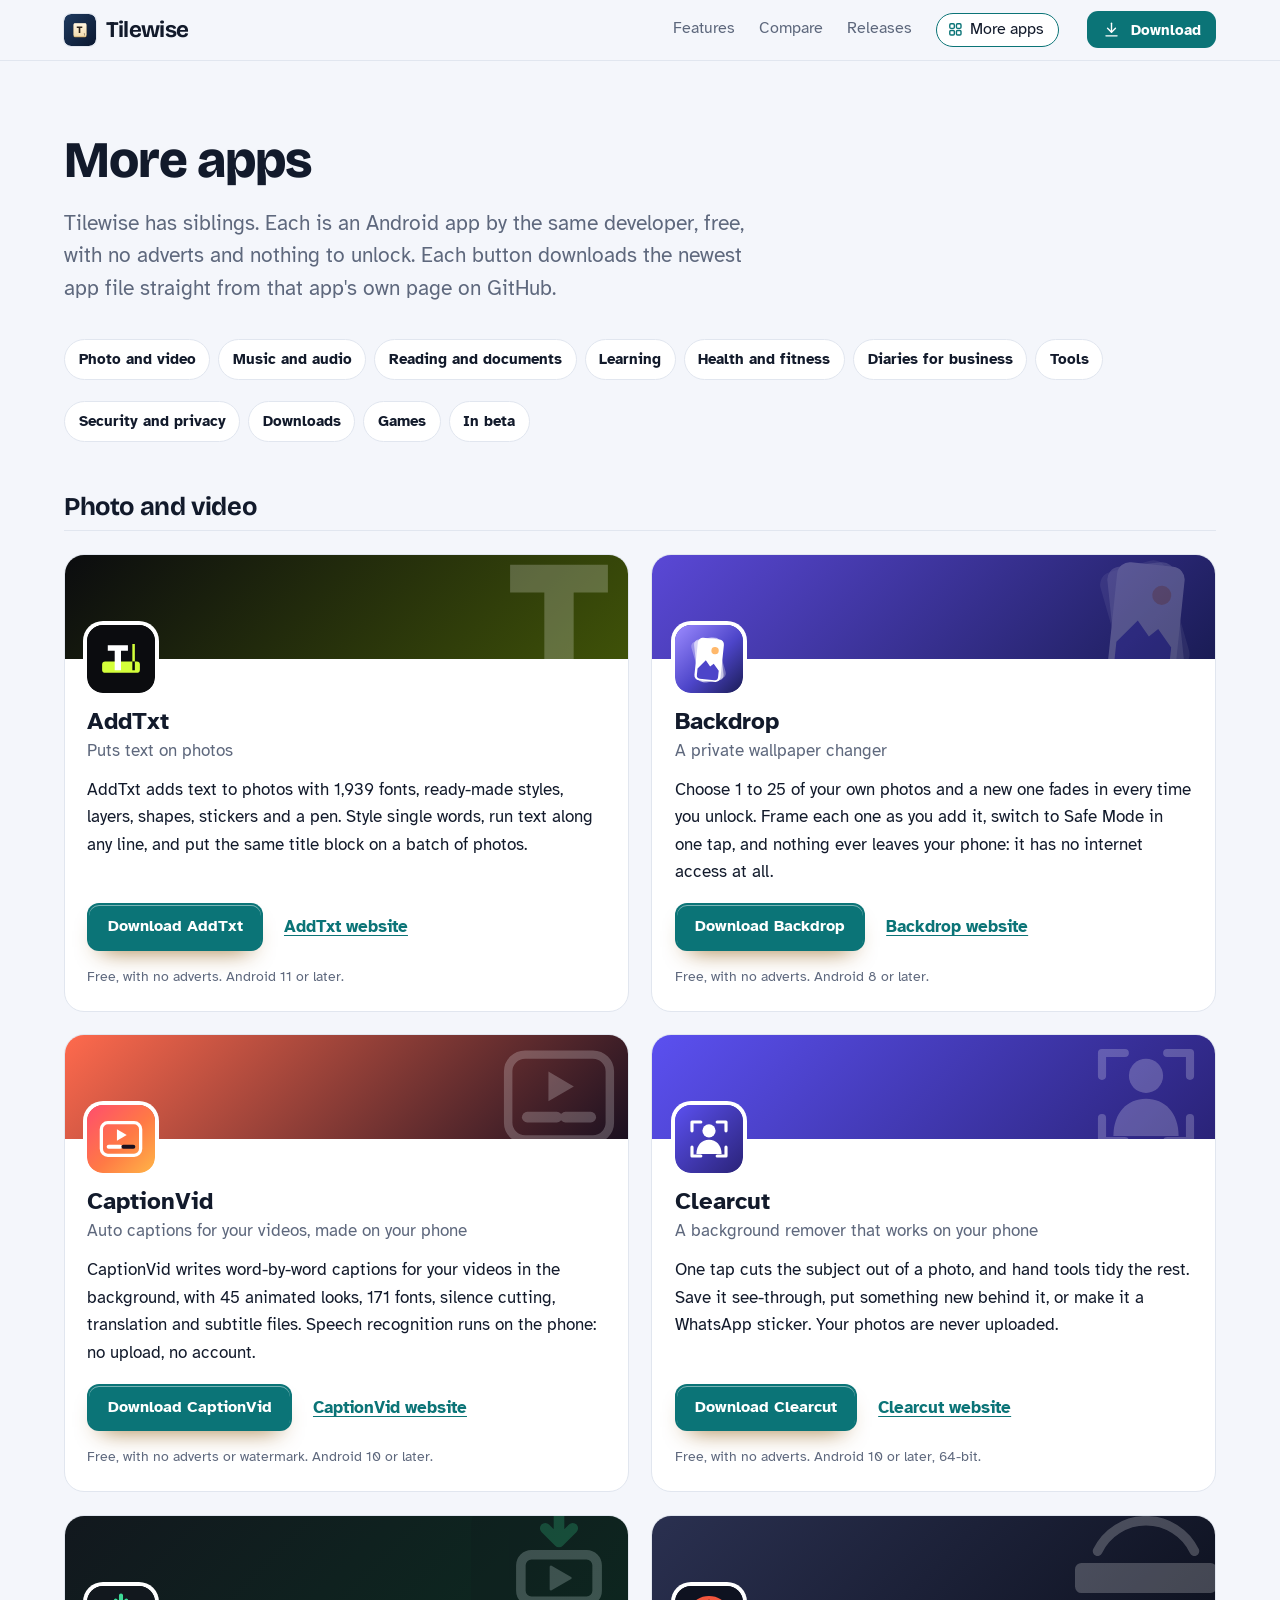
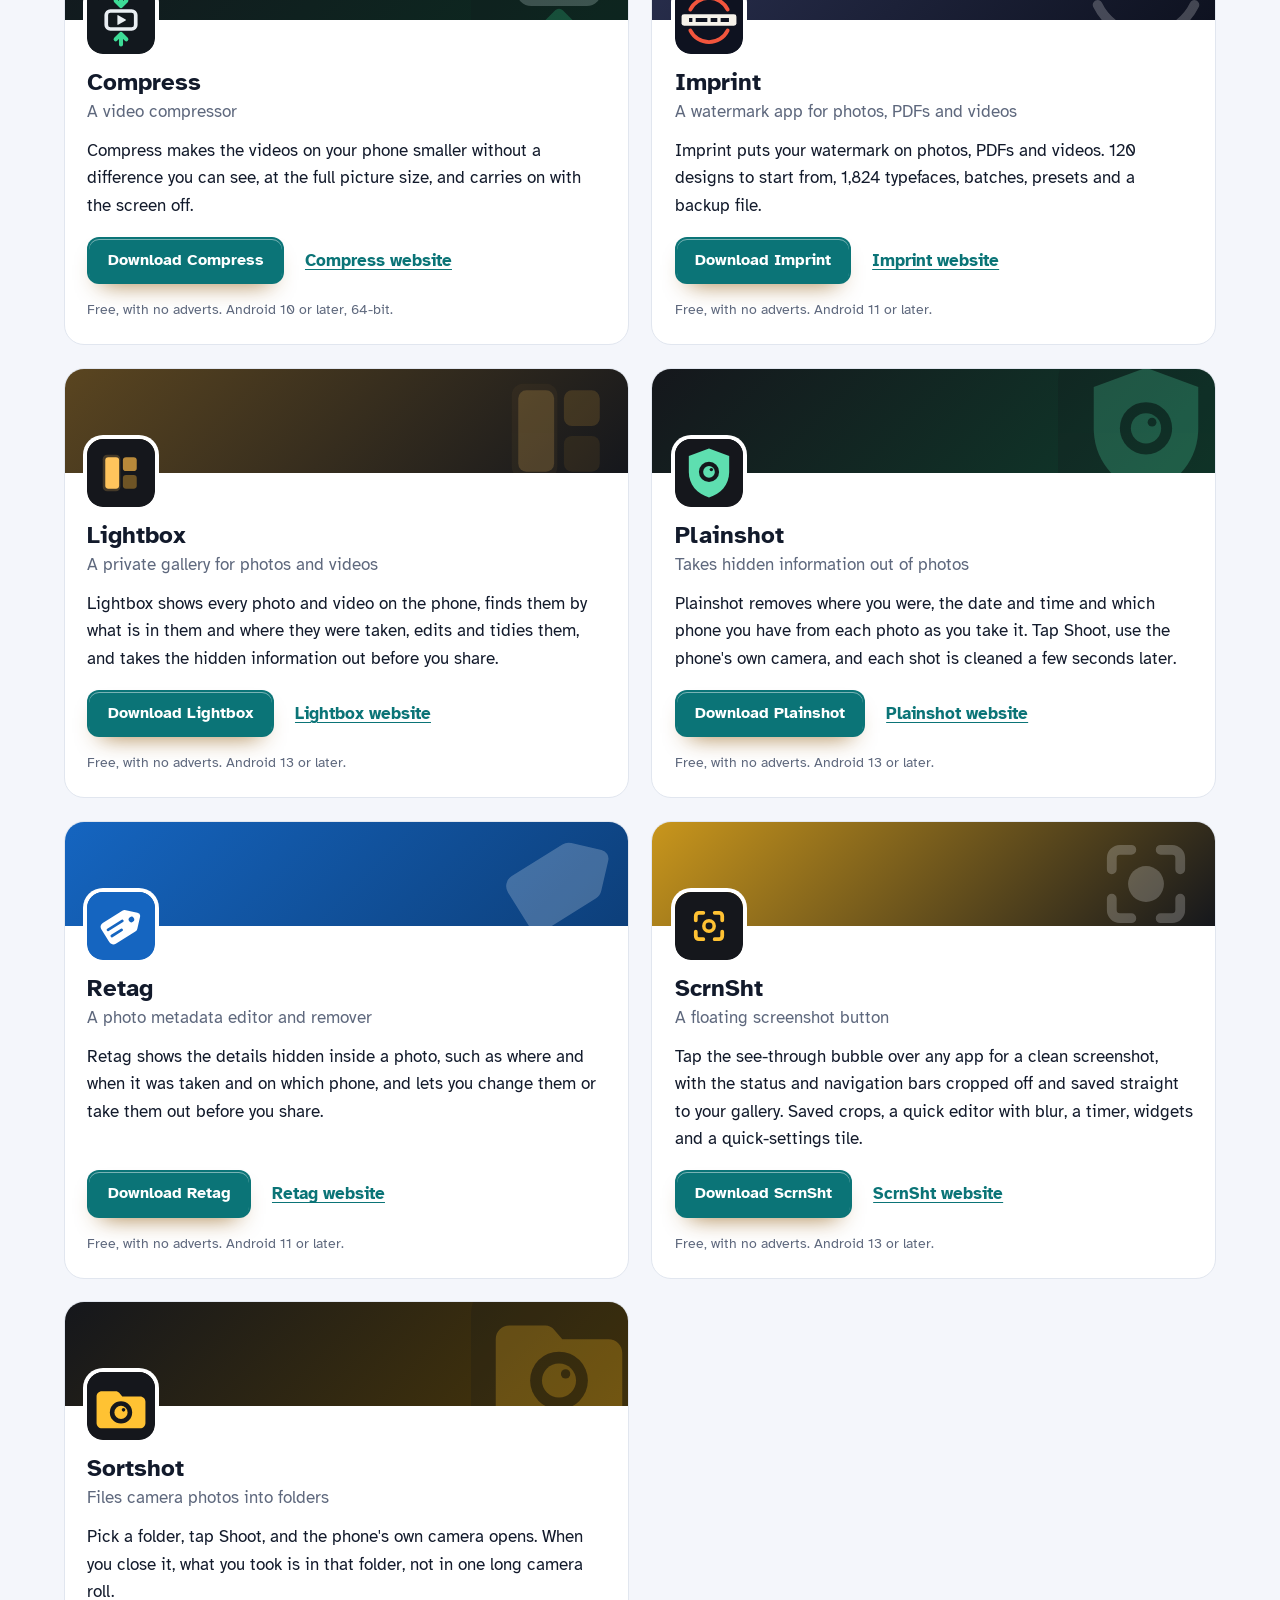
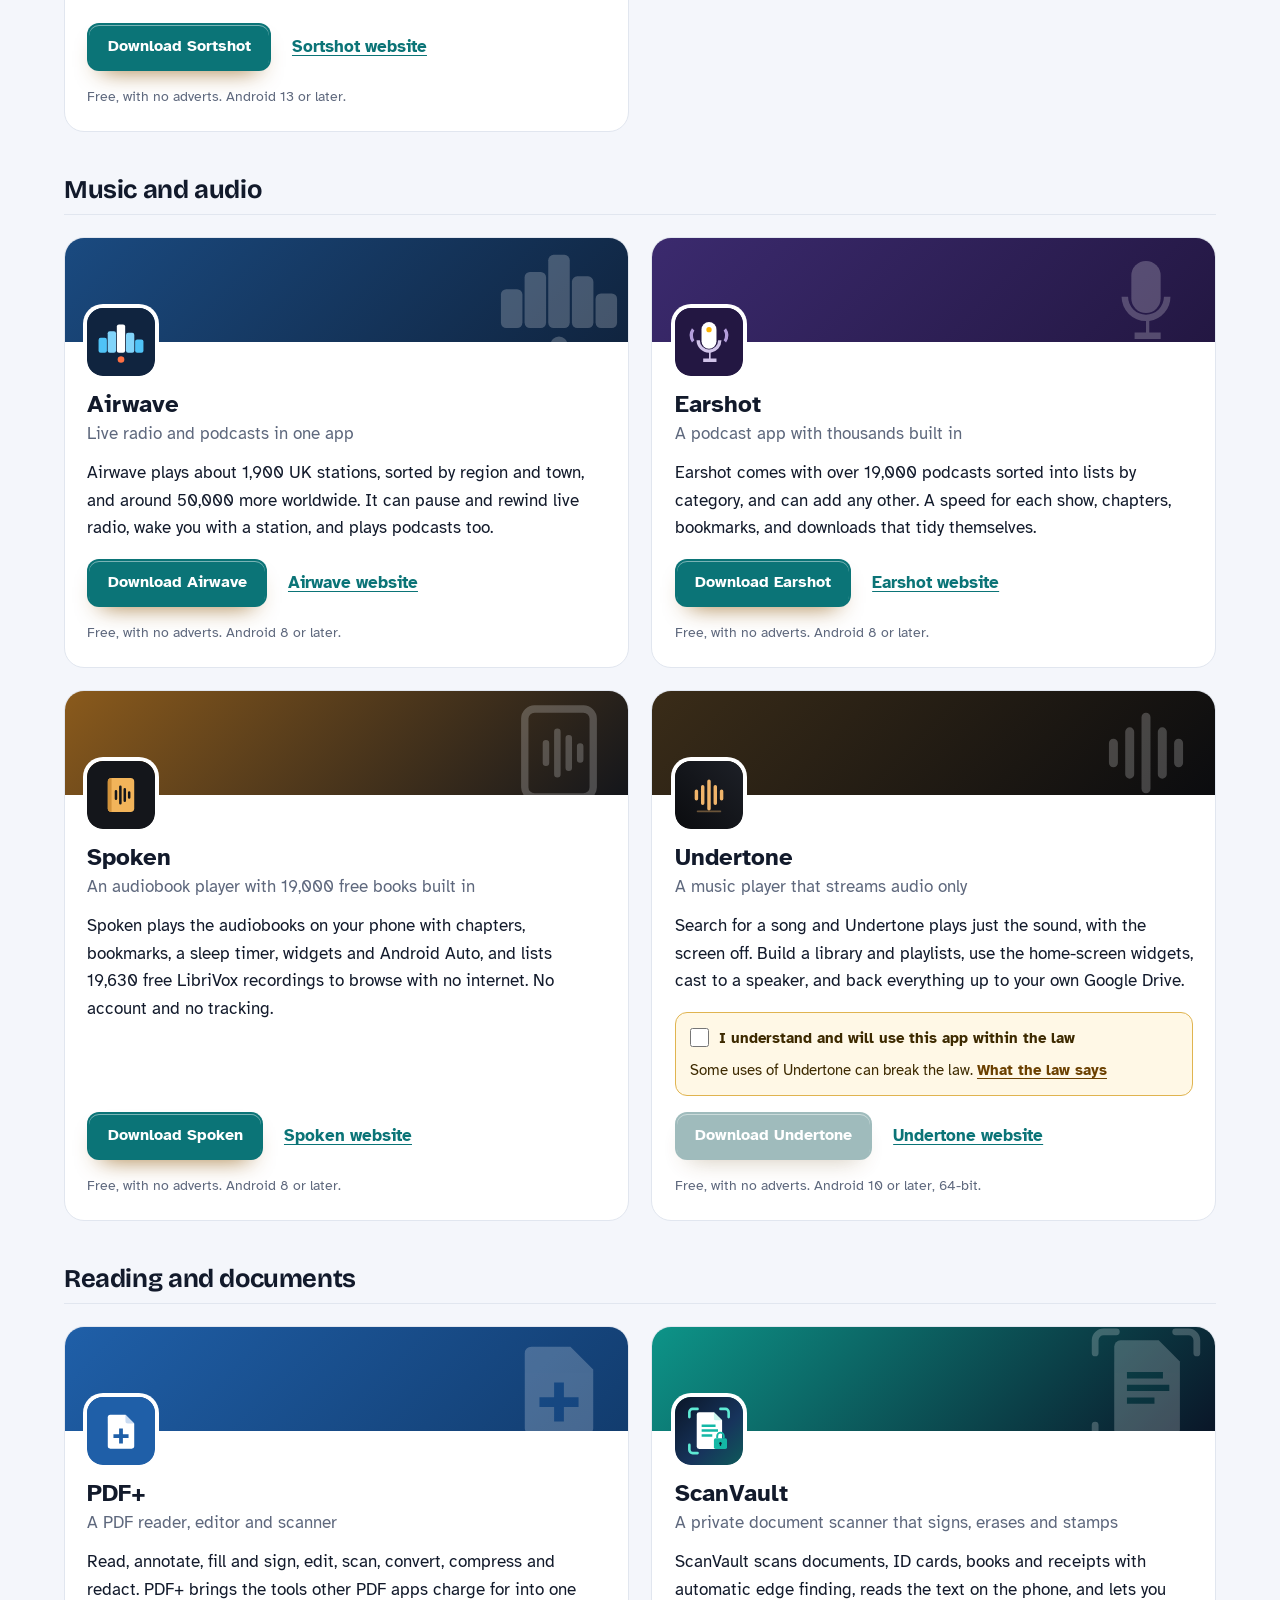
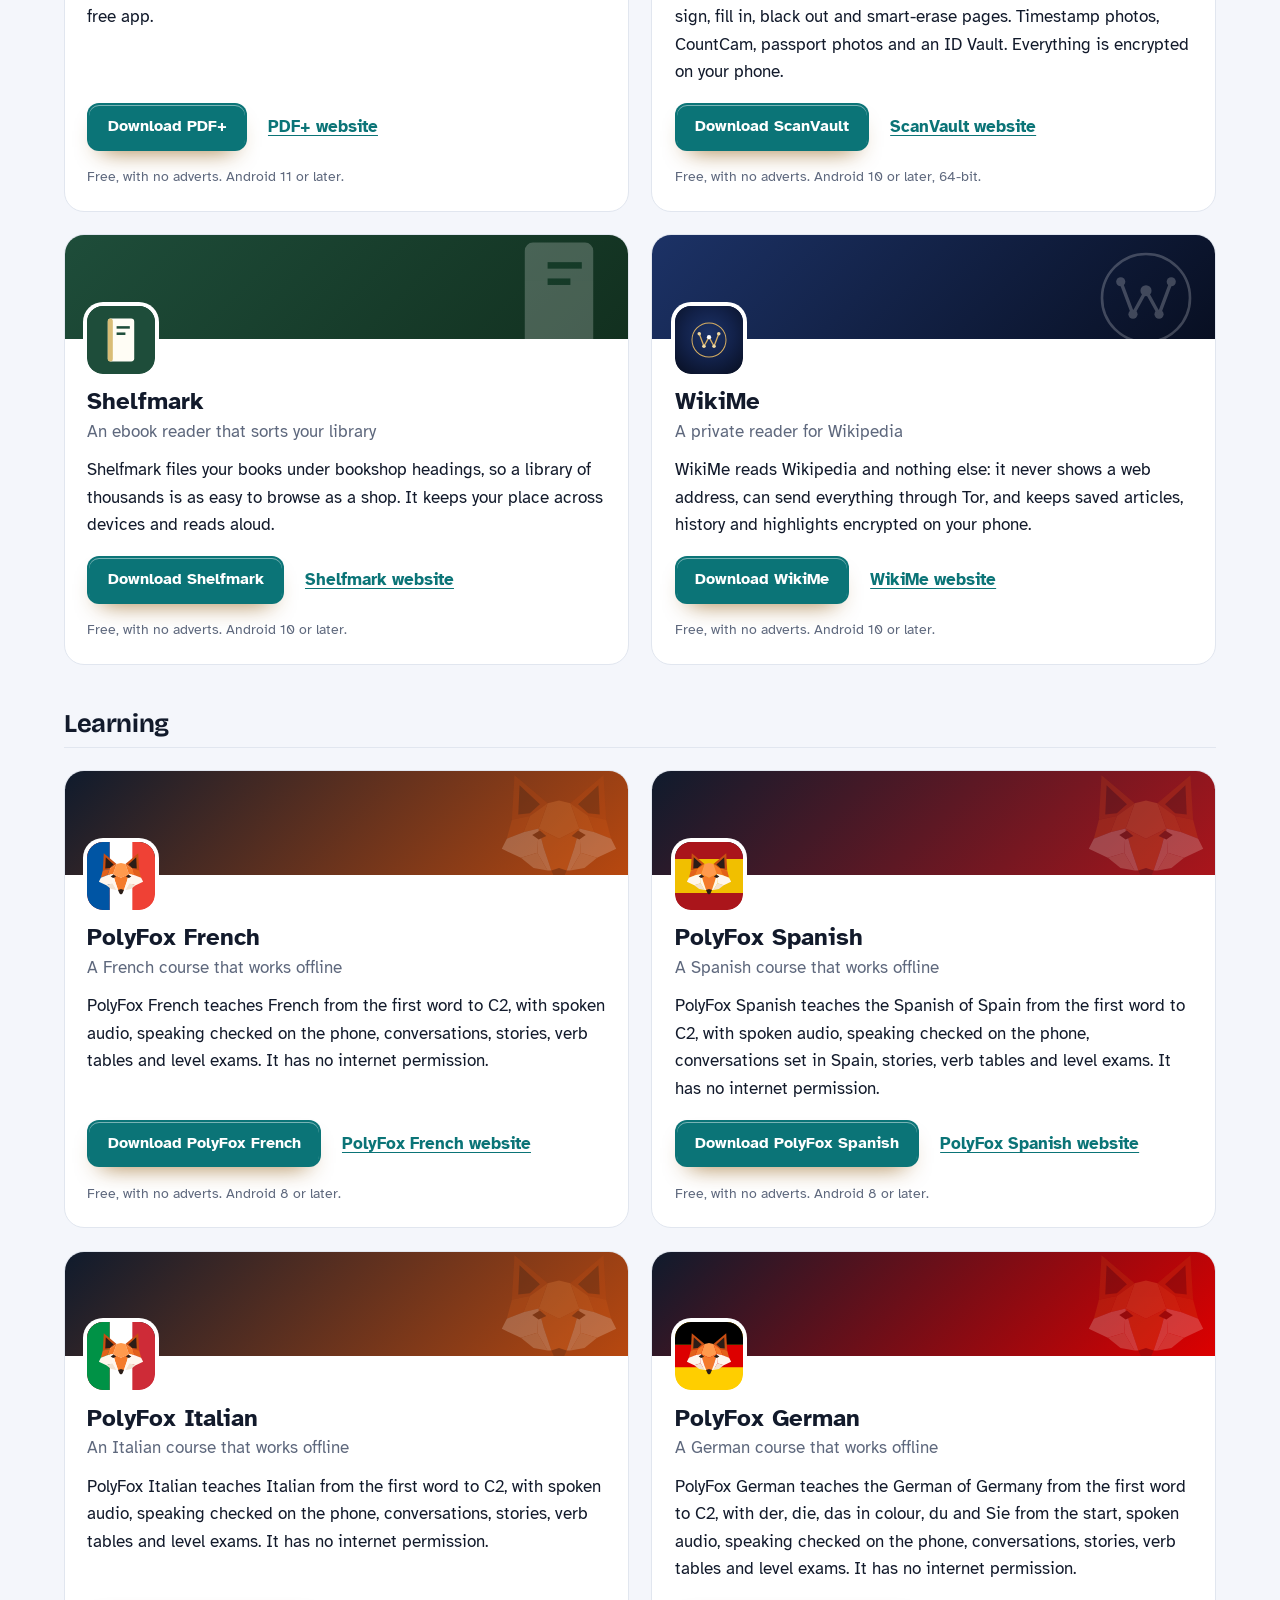
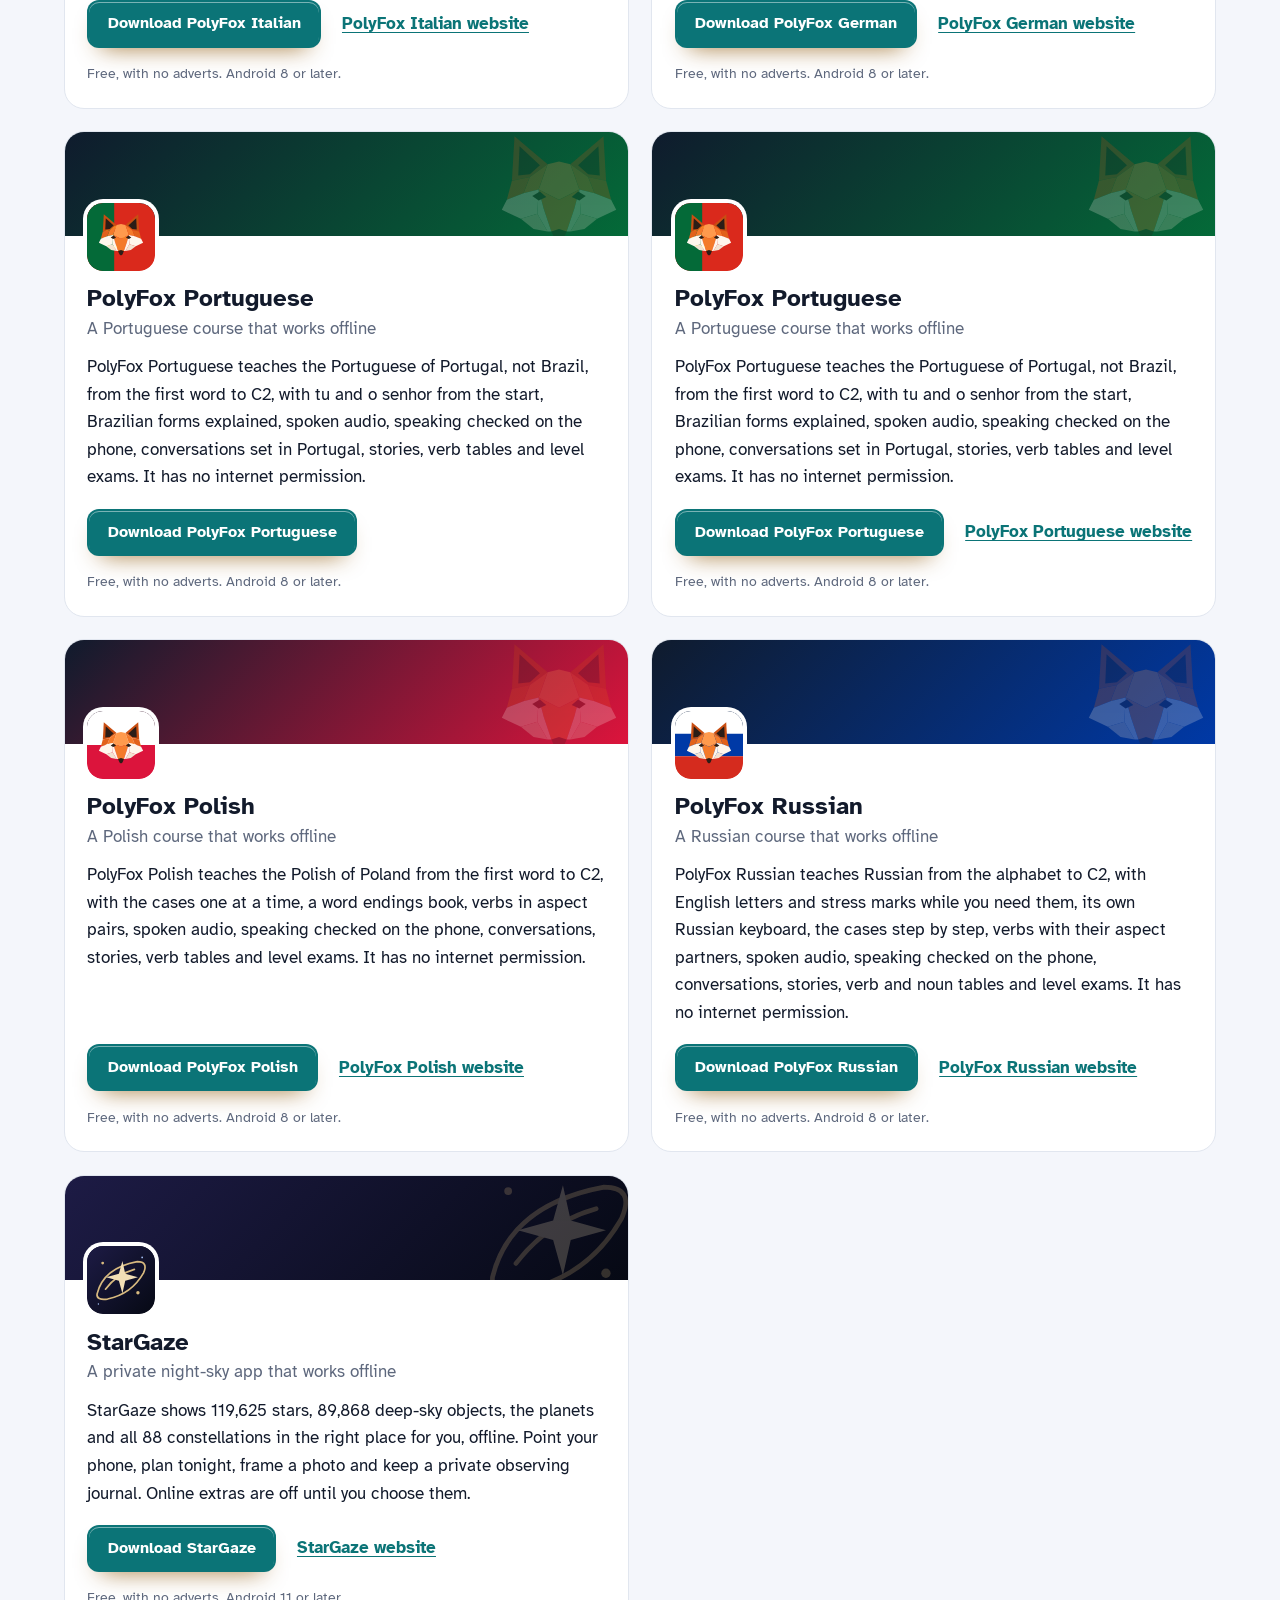
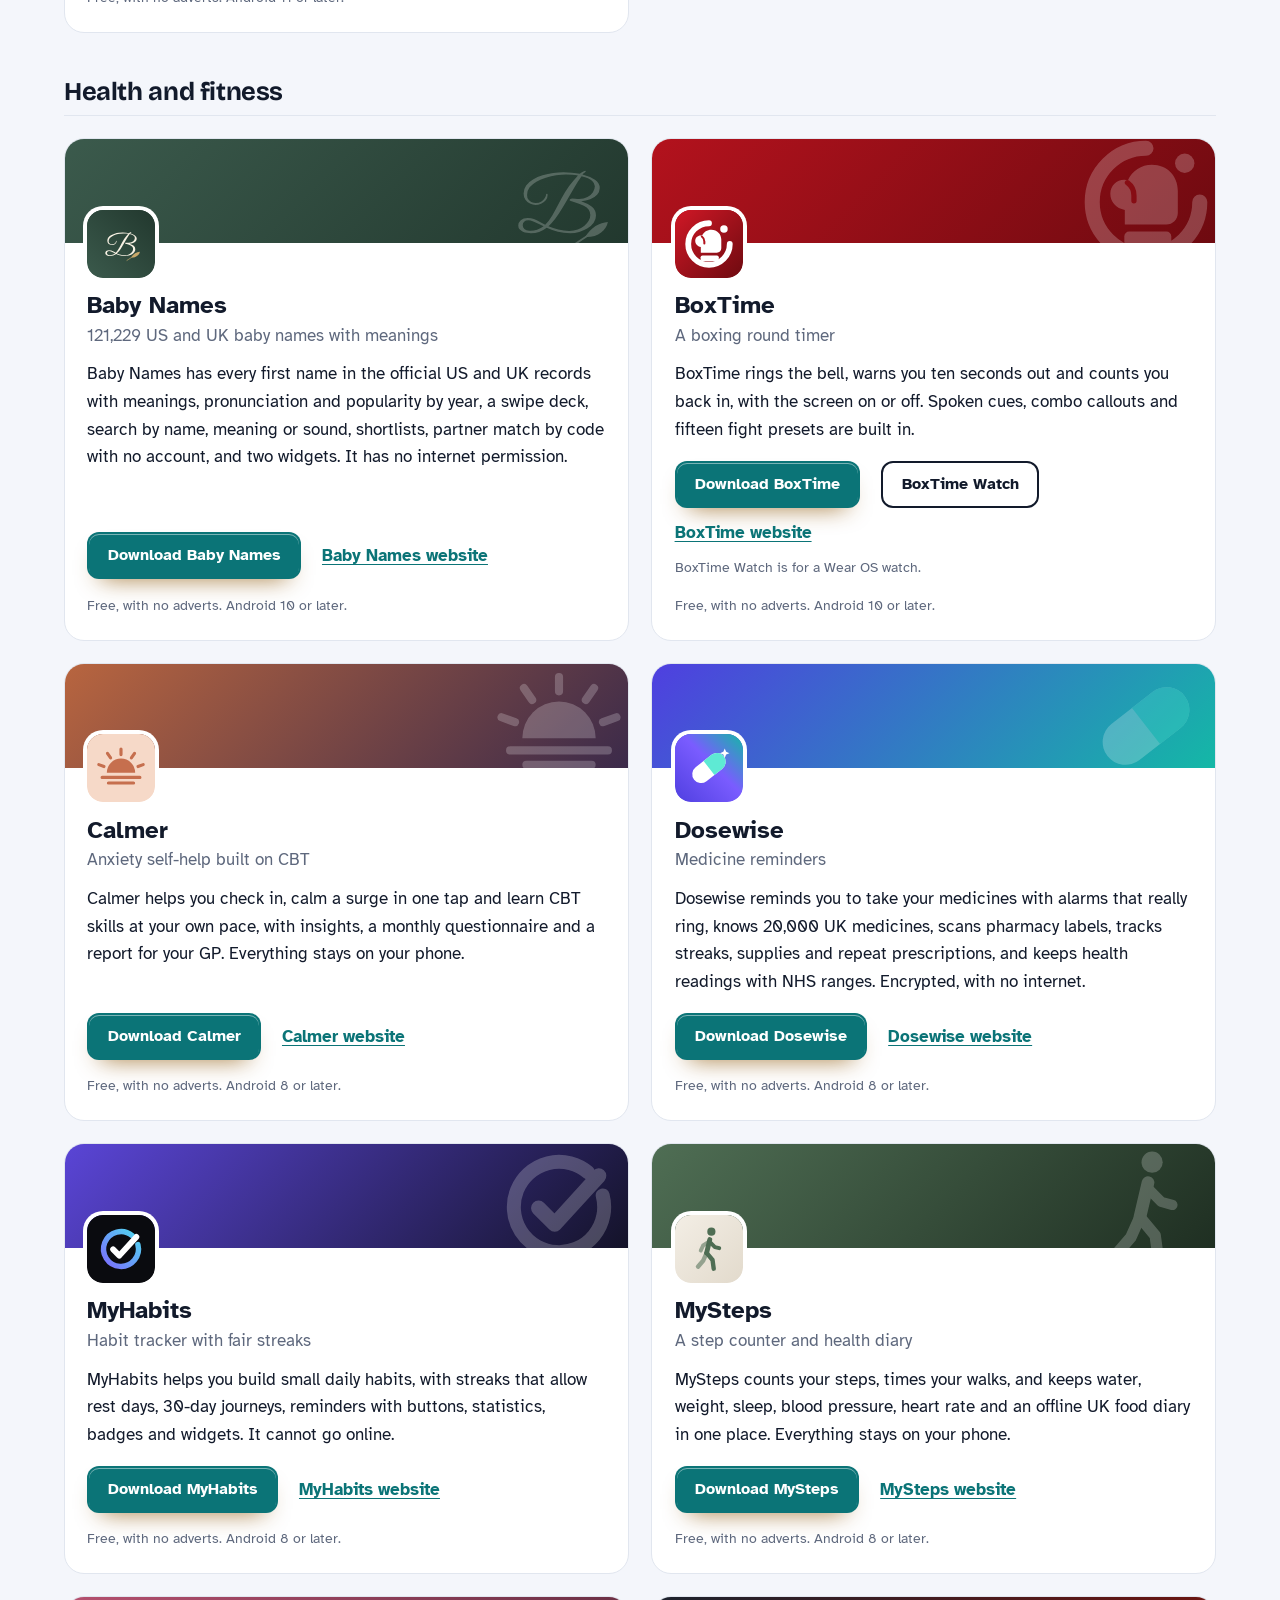
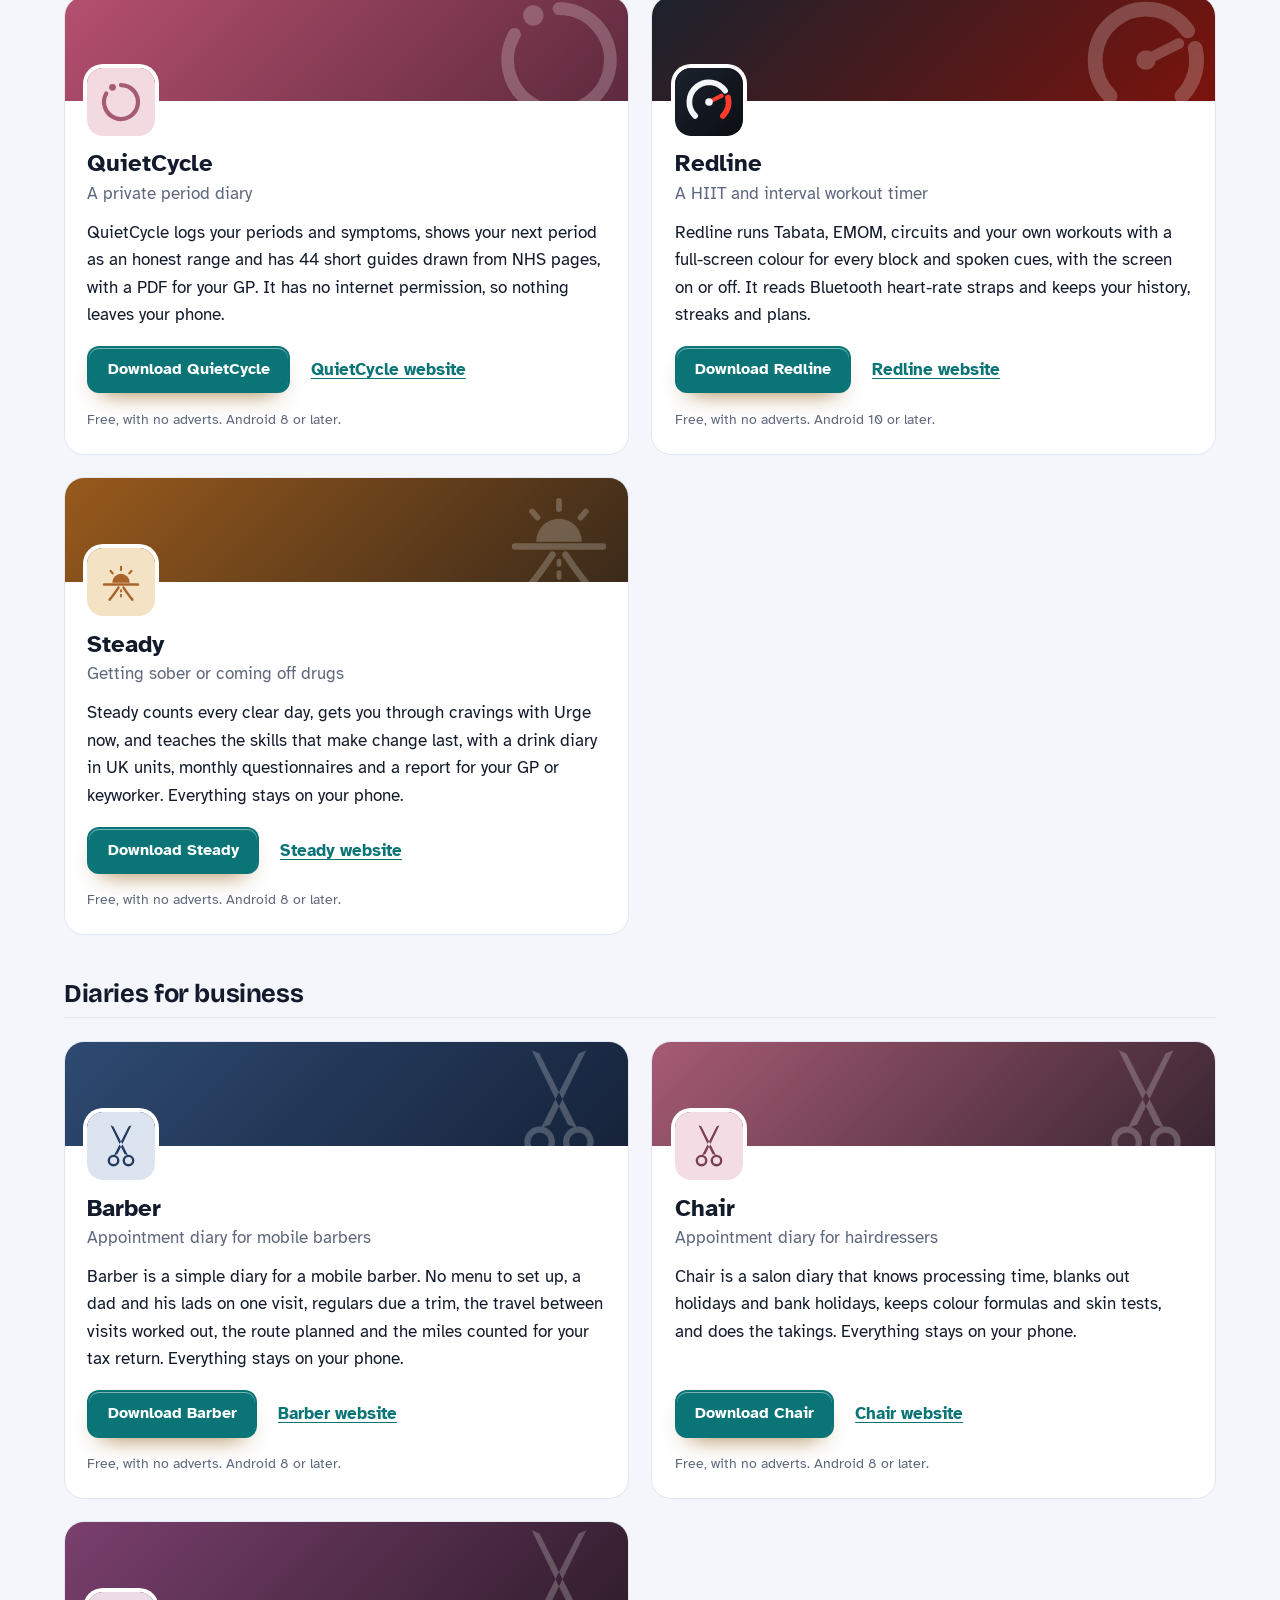
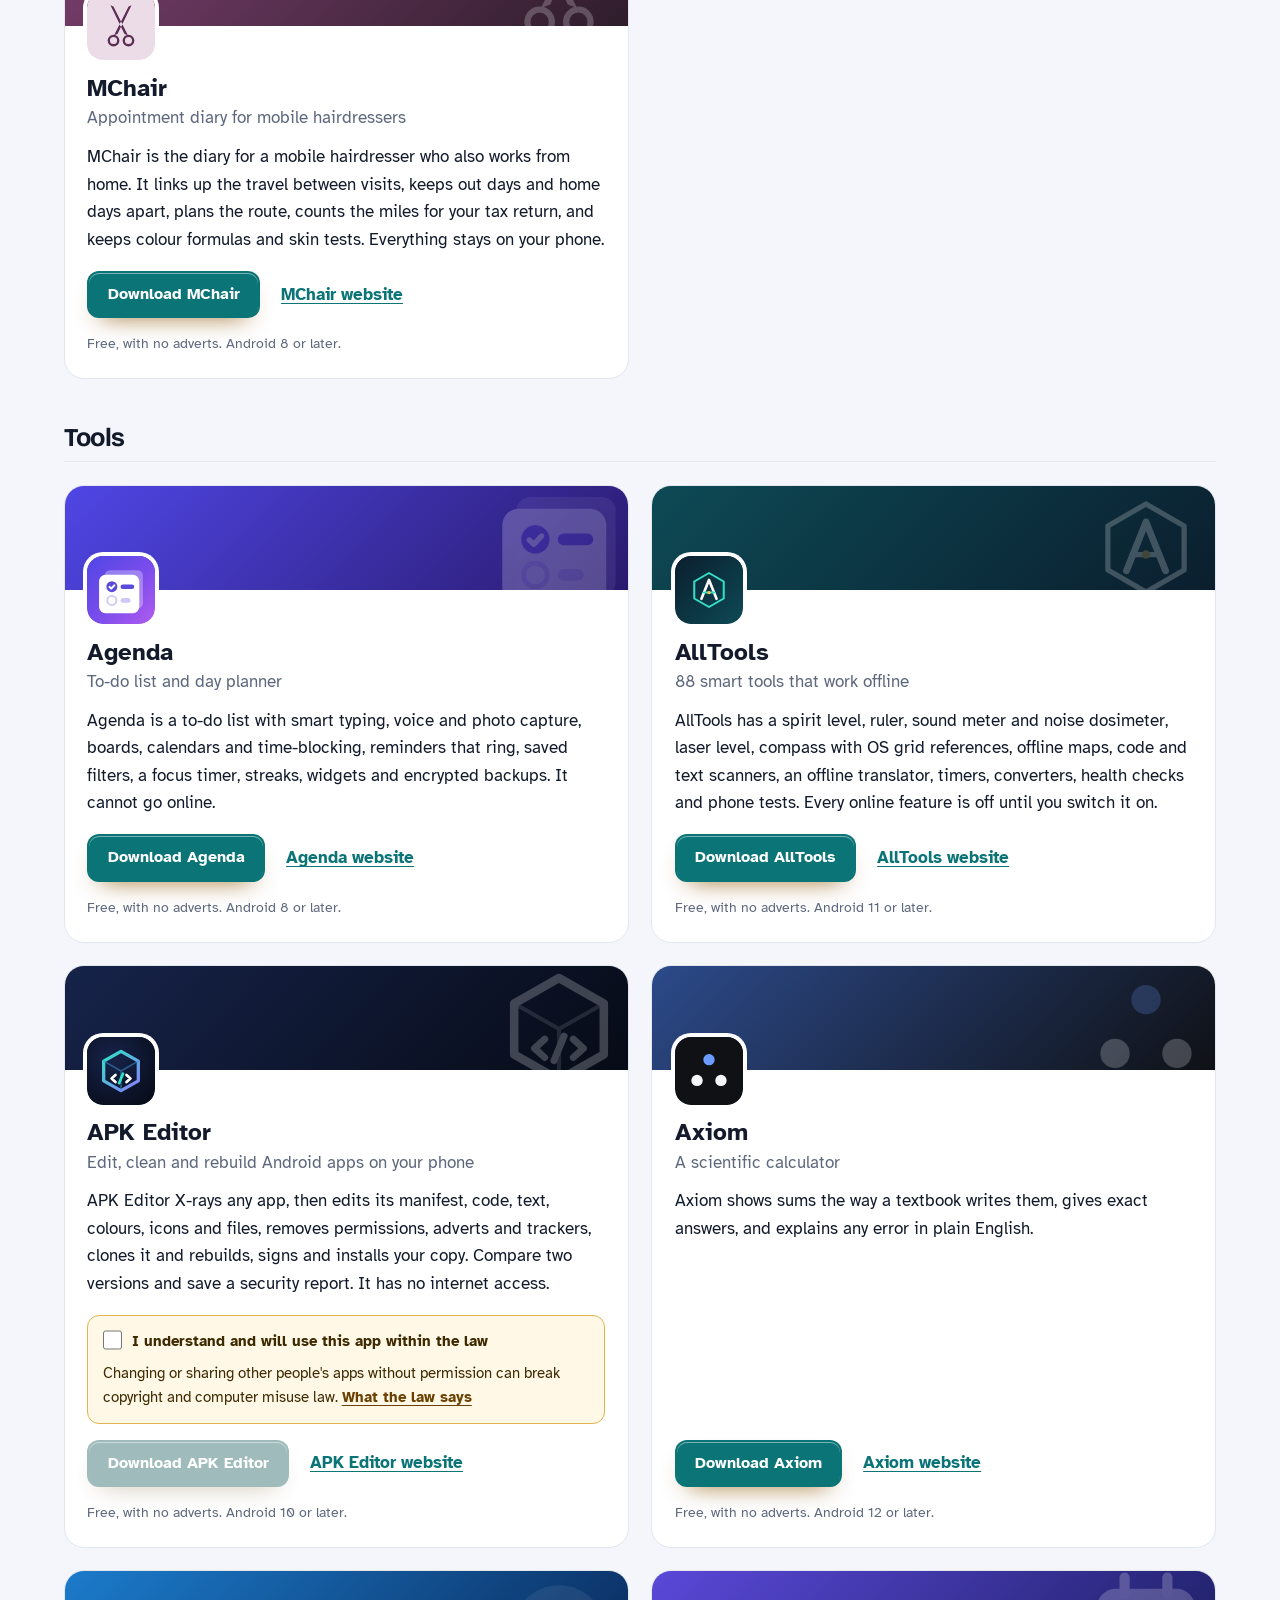
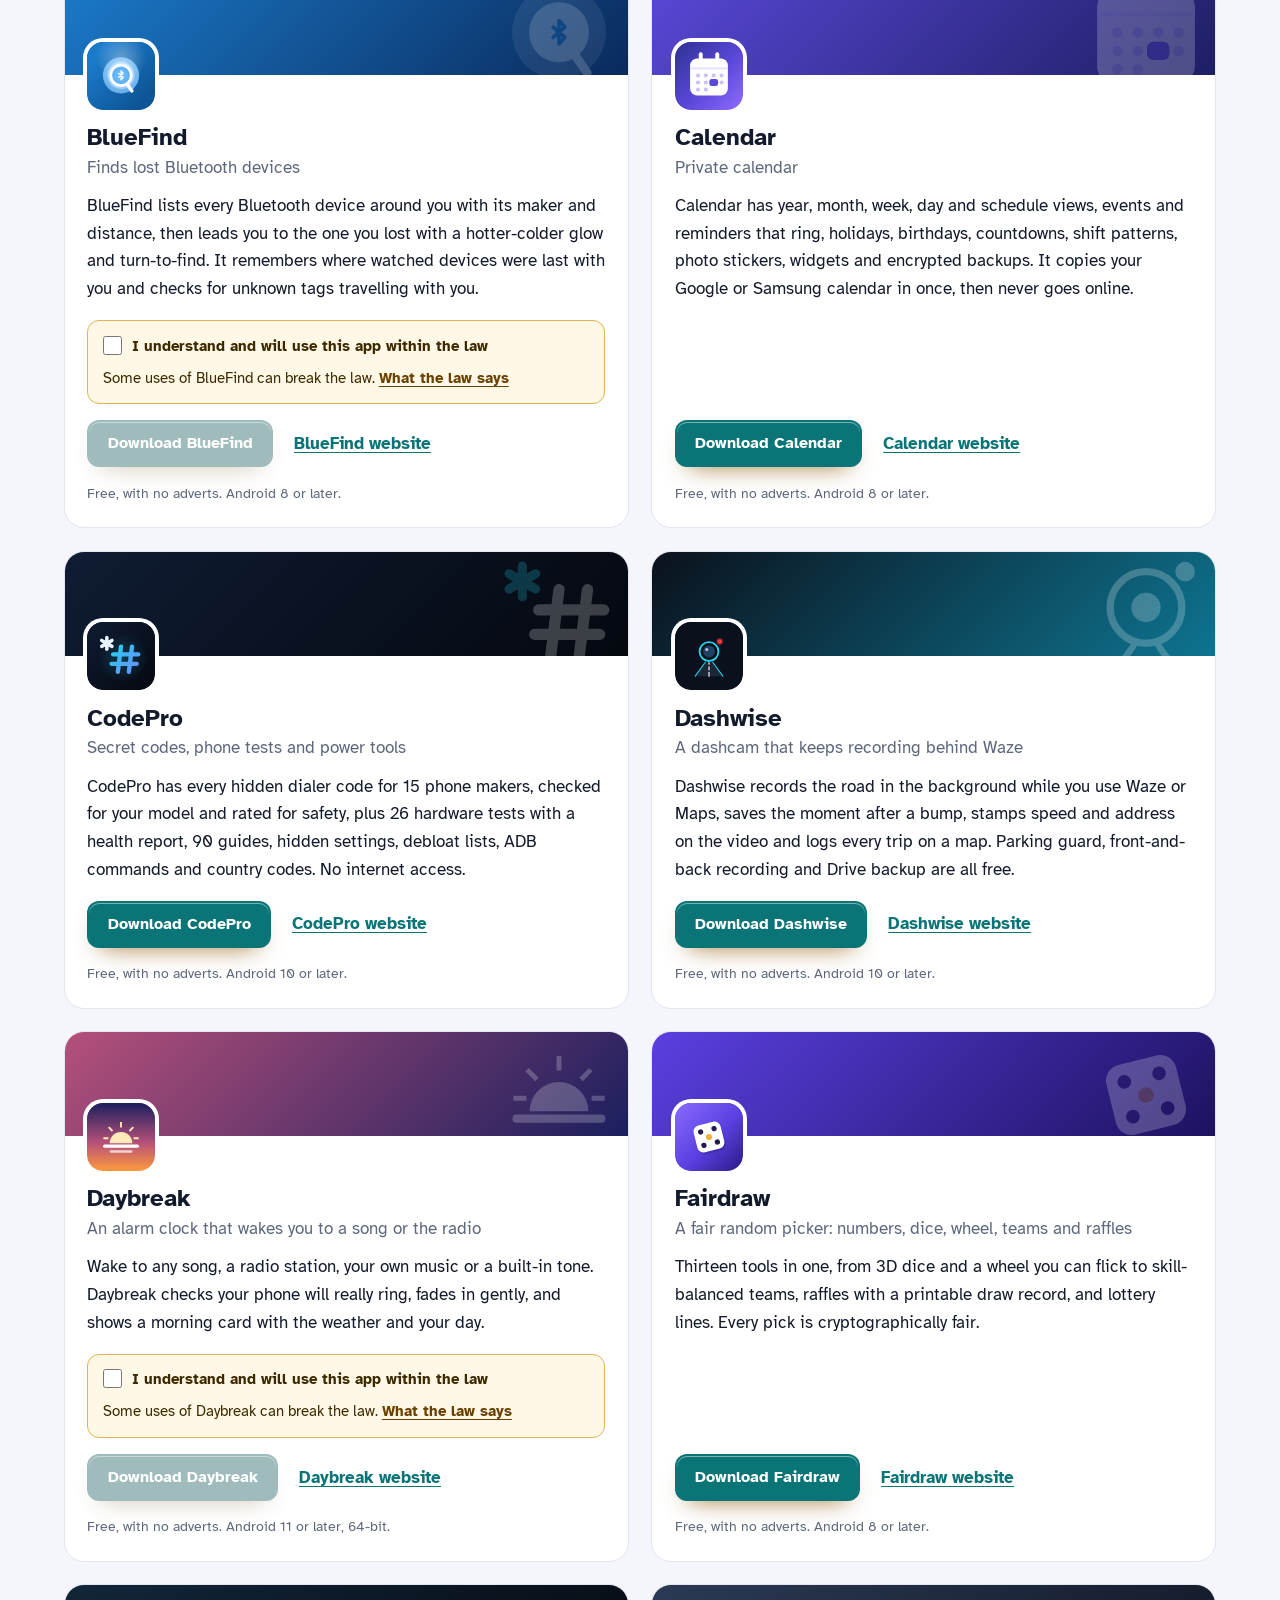
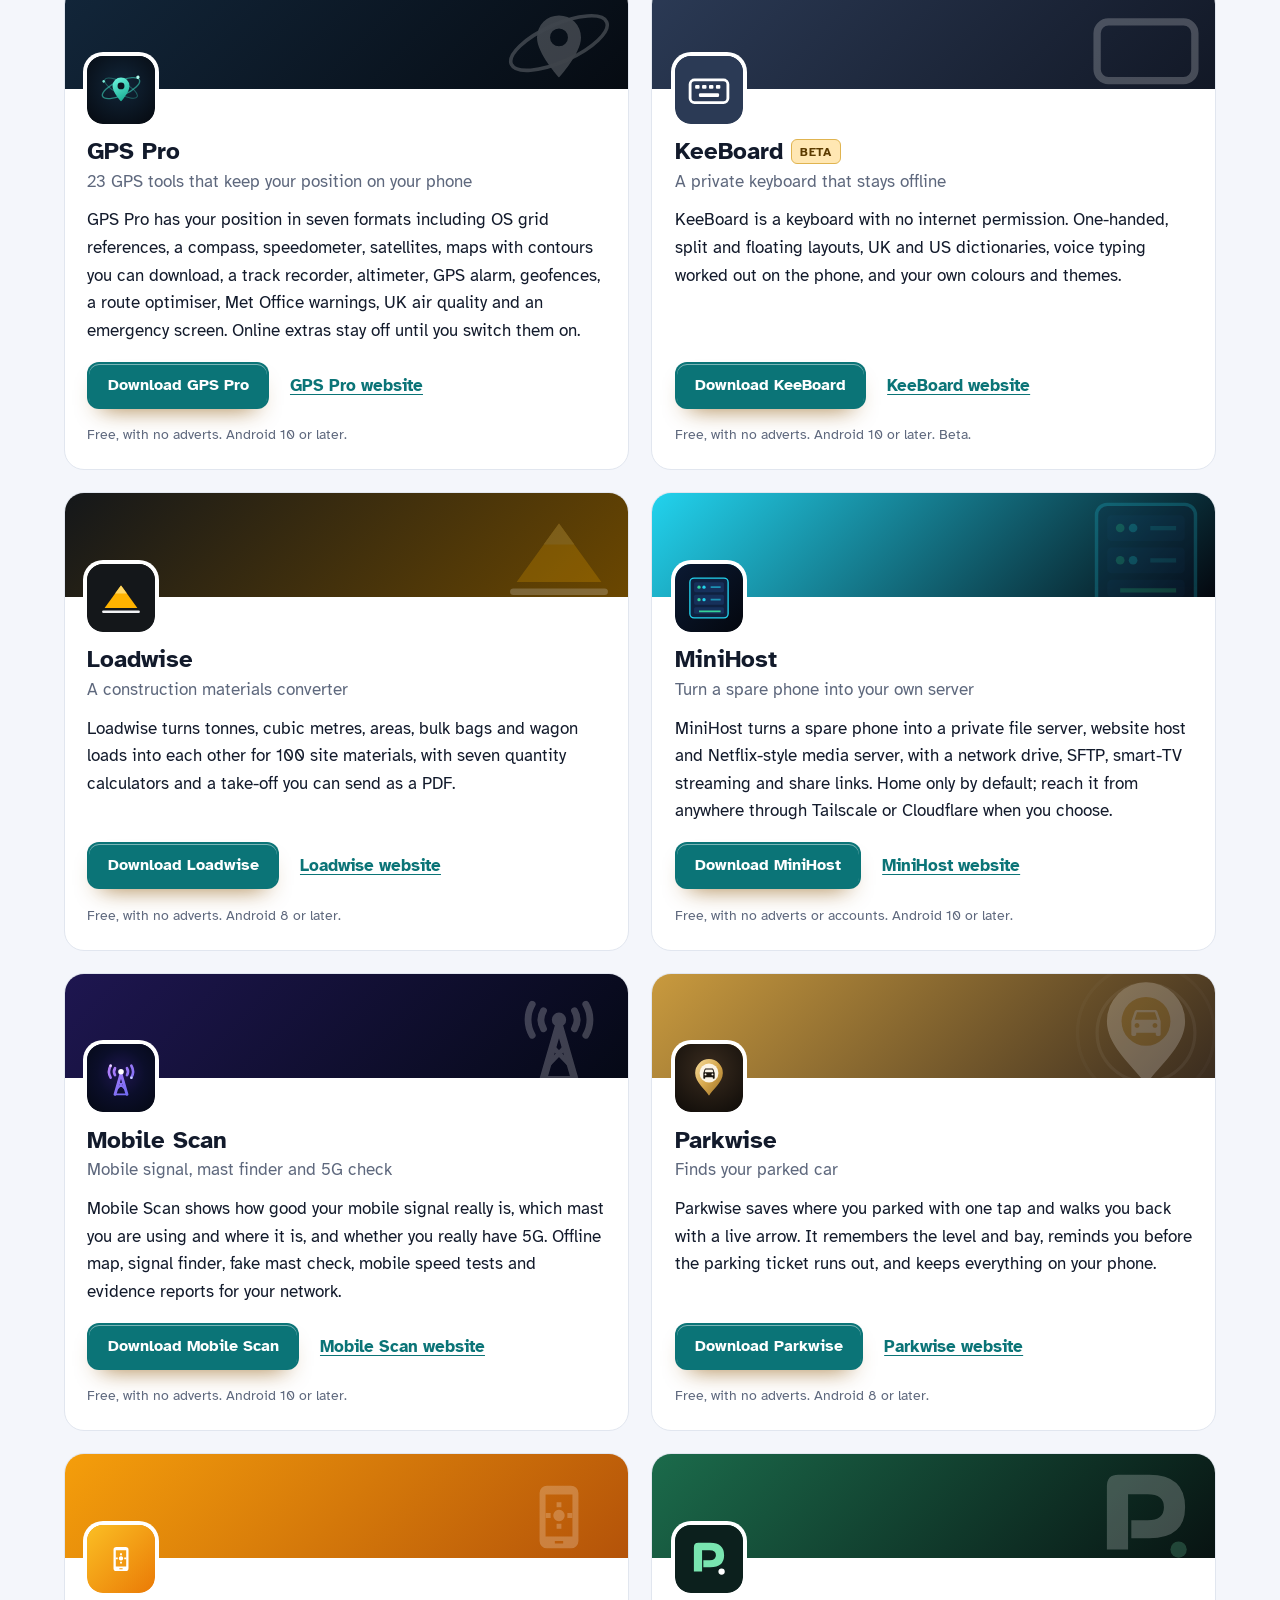
==== commit b6a78d99: "More apps: add Baby Names" ====
--- a/more-apps.html
+++ b/more-apps.html
@@ -4,7 +4,7 @@
 <meta charset="utf-8">
 <meta name="viewport" content="width=device-width, initial-scale=1">
 <title>More free Android apps from the maker of Tilewise</title>
-<meta name="description" content="All 96 free Android apps from the maker of Tilewise, in one list by category, each with its download and a link to its website.">
+<meta name="description" content="All 97 free Android apps from the maker of Tilewise, in one list by category, each with its download and a link to its website.">
 <meta name="author" content="Jonathan Jackson">
 <link rel="canonical" href="https://customgpter.github.io/tilewise/more-apps.html">
 <meta name="theme-color" content="#f4f6fb" media="(prefers-color-scheme: light)">
@@ -12,7 +12,7 @@
 <meta property="og:type" content="website">
 <meta property="og:site_name" content="Tilewise">
 <meta property="og:title" content="More free Android apps from the maker of Tilewise">
-<meta property="og:description" content="All 96 free Android apps from the maker of Tilewise, in one list by category, each with its download and a link to its website.">
+<meta property="og:description" content="All 97 free Android apps from the maker of Tilewise, in one list by category, each with its download and a link to its website.">
 <meta property="og:url" content="https://customgpter.github.io/tilewise/more-apps.html">
 <meta property="og:image" content="https://customgpter.github.io/tilewise/assets/og.png">
 <meta property="og:image:width" content="1200">
@@ -26,7 +26,7 @@
 <link rel="preload" href="./assets/fonts/atkinson-hyperlegible-latin-400-normal.woff2" as="font" type="font/woff2" crossorigin>
 <link rel="stylesheet" href="./assets/site.css?v=1">
 <link rel="stylesheet" href="./assets/house.css?v=1">
-<script type="application/ld+json">{"@context":"https://schema.org","@type":"ItemList","name":"Apps from the maker of Tilewise","url":"https://customgpter.github.io/tilewise/more-apps.html","itemListElement":[{"@type":"ListItem","position":1,"name":"AddTxt","url":"https://customgpter.github.io/addtxt/"},{"@type":"ListItem","position":2,"name":"Backdrop","url":"https://customgpter.github.io/backdrop/"},{"@type":"ListItem","position":3,"name":"CaptionVid","url":"https://customgpter.github.io/captionvid/"},{"@type":"ListItem","position":4,"name":"Clearcut","url":"https://customgpter.github.io/clearcut/"},{"@type":"ListItem","position":5,"name":"Compress","url":"https://customgpter.github.io/compress/"},{"@type":"ListItem","position":6,"name":"Imprint","url":"https://customgpter.github.io/imprint/"},{"@type":"ListItem","position":7,"name":"Lightbox","url":"https://customgpter.github.io/lightbox/"},{"@type":"ListItem","position":8,"name":"Plainshot","url":"https://customgpter.github.io/plainshot/"},{"@type":"ListItem","position":9,"name":"Retag","url":"https://customgpter.github.io/retag/"},{"@type":"ListItem","position":10,"name":"ScrnSht","url":"https://customgpter.github.io/scrnsht/"},{"@type":"ListItem","position":11,"name":"Sortshot","url":"https://customgpter.github.io/sortshot/"},{"@type":"ListItem","position":12,"name":"Airwave","url":"https://customgpter.github.io/airwave/"},{"@type":"ListItem","position":13,"name":"Earshot","url":"https://customgpter.github.io/earshot/"},{"@type":"ListItem","position":14,"name":"Spoken","url":"https://customgpter.github.io/spoken/"},{"@type":"ListItem","position":15,"name":"Undertone","url":"https://customgpter.github.io/undertone/"},{"@type":"ListItem","position":16,"name":"PDF+","url":"https://customgpter.github.io/pdfplus/"},{"@type":"ListItem","position":17,"name":"ScanVault","url":"https://customgpter.github.io/scanvault/"},{"@type":"ListItem","position":18,"name":"Shelfmark","url":"https://customgpter.github.io/shelfmark/"},{"@type":"ListItem","position":19,"name":"WikiMe","url":"https://customgpter.github.io/wikime/"},{"@type":"ListItem","position":20,"name":"PolyFox French","url":"https://customgpter.github.io/polyfox/"},{"@type":"ListItem","position":21,"name":"PolyFox German","url":"https://customgpter.github.io/polyfox-german/"},{"@type":"ListItem","position":22,"name":"PolyFox Portuguese","url":"https://customgpter.github.io/polyfox-portuguese/"},{"@type":"ListItem","position":23,"name":"PolyFox Polish","url":"https://customgpter.github.io/polyfox-polish/"},{"@type":"ListItem","position":24,"name":"PolyFox Russian","url":"https://customgpter.github.io/polyfox-russian/"},{"@type":"ListItem","position":25,"name":"StarGaze","url":"https://customgpter.github.io/stargaze/"},{"@type":"ListItem","position":26,"name":"BoxTime","url":"https://customgpter.github.io/boxtime/"},{"@type":"ListItem","position":27,"name":"Calmer","url":"https://customgpter.github.io/calmer/"},{"@type":"ListItem","position":28,"name":"Dosewise","url":"https://customgpter.github.io/dosewise/"},{"@type":"ListItem","position":29,"name":"MyHabits","url":"https://customgpter.github.io/myhabits/"},{"@type":"ListItem","position":30,"name":"MySteps","url":"https://customgpter.github.io/mysteps/"},{"@type":"ListItem","position":31,"name":"QuietCycle","url":"https://customgpter.github.io/quietcycle/"},{"@type":"ListItem","position":32,"name":"Redline","url":"https://customgpter.github.io/redline/"},{"@type":"ListItem","position":33,"name":"Steady","url":"https://customgpter.github.io/steady/"},{"@type":"ListItem","position":34,"name":"Barber","url":"https://customgpter.github.io/barber/"},{"@type":"ListItem","position":35,"name":"Chair","url":"https://customgpter.github.io/chair/"},{"@type":"ListItem","position":36,"name":"MChair","url":"https://customgpter.github.io/mchair/"},{"@type":"ListItem","position":37,"name":"Agenda","url":"https://customgpter.github.io/agenda/"},{"@type":"ListItem","position":38,"name":"AllTools","url":"https://customgpter.github.io/alltools/"},{"@type":"ListItem","position":39,"name":"APK Editor","url":"https://customgpter.github.io/apkeditor/"},{"@type":"ListItem","position":40,"name":"Axiom","url":"https://customgpter.github.io/axiom/"},{"@type":"ListItem","position":41,"name":"BlueFind","url":"https://customgpter.github.io/bluefind/"},{"@type":"ListItem","position":42,"name":"Calendar","url":"https://customgpter.github.io/calendar/"},{"@type":"ListItem","position":43,"name":"CodePro","url":"https://customgpter.github.io/codepro/"},{"@type":"ListItem","position":44,"name":"Dashwise","url":"https://customgpter.github.io/dashwise/"},{"@type":"ListItem","position":45,"name":"Daybreak","url":"https://customgpter.github.io/daybreak/"},{"@type":"ListItem","position":46,"name":"Fairdraw","url":"https://customgpter.github.io/fairdraw/"},{"@type":"ListItem","position":47,"name":"GPS Pro","url":"https://customgpter.github.io/gpspro/"},{"@type":"ListItem","position":48,"name":"KeeBoard","url":"https://customgpter.github.io/keeboard/"},{"@type":"ListItem","position":49,"name":"Loadwise","url":"https://customgpter.github.io/loadwise/"},{"@type":"ListItem","position":50,"name":"MiniHost","url":"https://customgpter.github.io/minihost/"},{"@type":"ListItem","position":51,"name":"Mobile Scan","url":"https://customgpter.github.io/mobilescan/"},{"@type":"ListItem","position":52,"name":"Parkwise","url":"https://customgpter.github.io/parkwise/"},{"@type":"ListItem","position":53,"name":"Pocketmind","url":"https://customgpter.github.io/pocketmind/"},{"@type":"ListItem","position":54,"name":"Refine","url":"https://customgpter.github.io/refine/"},{"@type":"ListItem","position":55,"name":"Shiftwise","url":"https://customgpter.github.io/shiftwise/"},{"@type":"ListItem","position":56,"name":"SimpleCalc","url":"https://customgpter.github.io/simplecalc/"},{"@type":"ListItem","position":57,"name":"Skyline","url":"https://customgpter.github.io/skyline/"},{"@type":"ListItem","position":58,"name":"Slipway","url":"https://customgpter.github.io/slipway/"},{"@type":"ListItem","position":59,"name":"Tagger","url":"https://customgpter.github.io/tagger/"},{"@type":"ListItem","position":60,"name":"TotalClean","url":"https://customgpter.github.io/totalclean/"},{"@type":"ListItem","position":61,"name":"TVLink","url":"https://customgpter.github.io/tvlink/"},{"@type":"ListItem","position":62,"name":"Unbox","url":"https://customgpter.github.io/unbox/"},{"@type":"ListItem","position":63,"name":"WhatsKeep","url":"https://customgpter.github.io/whatskeep/"},{"@type":"ListItem","position":64,"name":"WiFi Scan","url":"https://customgpter.github.io/wifiscan/"},{"@type":"ListItem","position":65,"name":"Auditly","url":"https://customgpter.github.io/auditly/"},{"@type":"ListItem","position":66,"name":"Backchannel","url":"https://customgpter.github.io/backchannel/"},{"@type":"ListItem","position":67,"name":"ENotes","url":"https://customgpter.github.io/enotes/"},{"@type":"ListItem","position":68,"name":"FindMe","url":"https://customgpter.github.io/findme/"},{"@type":"ListItem","position":69,"name":"iLock","url":"https://customgpter.github.io/ilock/"},{"@type":"ListItem","position":70,"name":"ImSafe","url":"https://customgpter.github.io/imsafe/"},{"@type":"ListItem","position":71,"name":"IShred","url":"https://customgpter.github.io/ishred/"},{"@type":"ListItem","position":72,"name":"LockBox","url":"https://customgpter.github.io/lockbox/"},{"@type":"ListItem","position":73,"name":"PassVault","url":"https://customgpter.github.io/passvault/"},{"@type":"ListItem","position":74,"name":"SpyFind","url":"https://customgpter.github.io/spyfind/"},{"@type":"ListItem","position":75,"name":"TextWipe","url":"https://customgpter.github.io/textwipe/"},{"@type":"ListItem","position":76,"name":"Tracewire","url":"https://customgpter.github.io/tracewire/"},{"@type":"ListItem","position":77,"name":"Vigil","url":"https://customgpter.github.io/vigil/"},{"@type":"ListItem","position":78,"name":"Grab","url":"https://customgpter.github.io/grab/"},{"@type":"ListItem","position":79,"name":"Swarm","url":"https://customgpter.github.io/swarm/"},{"@type":"ListItem","position":80,"name":"Plane Games","url":"https://customgpter.github.io/plane-games/"},{"@type":"ListItem","position":81,"name":"Ninefold","url":"https://customgpter.github.io/ninefold/"},{"@type":"ListItem","position":82,"name":"Cubewise","url":"https://customgpter.github.io/cubewise/"},{"@type":"ListItem","position":83,"name":"Tilewise","url":"https://customgpter.github.io/tilewise/"},{"@type":"ListItem","position":84,"name":"Letterwise","url":"https://customgpter.github.io/letterwise/"},{"@type":"ListItem","position":85,"name":"Kingside","url":"https://customgpter.github.io/kingside/"},{"@type":"ListItem","position":86,"name":"Deckhand","url":"https://customgpter.github.io/deckhand/"},{"@type":"ListItem","position":87,"name":"SNESForge","url":"https://customgpter.github.io/snesforge/"},{"@type":"ListItem","position":88,"name":"Fame Boy","url":"https://customgpter.github.io/fameboy/"},{"@type":"ListItem","position":89,"name":"PSPPro","url":"https://customgpter.github.io/psppro/"},{"@type":"ListItem","position":90,"name":"MegaGen","url":"https://customgpter.github.io/megagen/"},{"@type":"ListItem","position":91,"name":"QVR","url":"https://customgpter.github.io/qvr/"},{"@type":"ListItem","position":92,"name":"QVR Watch","url":"https://customgpter.github.io/qvr-watch/"},{"@type":"ListItem","position":93,"name":"QVRLite","url":"https://customgpter.github.io/qvrlite/"},{"@type":"ListItem","position":94,"name":"Onionz","url":"https://customgpter.github.io/onionz/"},{"@type":"ListItem","position":95,"name":"OnionzWeb","url":"https://customgpter.github.io/onionzweb/"}]}</script>
+<script type="application/ld+json">{"@context":"https://schema.org","@type":"ItemList","name":"Apps from the maker of Tilewise","url":"https://customgpter.github.io/tilewise/more-apps.html","itemListElement":[{"@type":"ListItem","position":1,"name":"AddTxt","url":"https://customgpter.github.io/addtxt/"},{"@type":"ListItem","position":2,"name":"Backdrop","url":"https://customgpter.github.io/backdrop/"},{"@type":"ListItem","position":3,"name":"CaptionVid","url":"https://customgpter.github.io/captionvid/"},{"@type":"ListItem","position":4,"name":"Clearcut","url":"https://customgpter.github.io/clearcut/"},{"@type":"ListItem","position":5,"name":"Compress","url":"https://customgpter.github.io/compress/"},{"@type":"ListItem","position":6,"name":"Imprint","url":"https://customgpter.github.io/imprint/"},{"@type":"ListItem","position":7,"name":"Lightbox","url":"https://customgpter.github.io/lightbox/"},{"@type":"ListItem","position":8,"name":"Plainshot","url":"https://customgpter.github.io/plainshot/"},{"@type":"ListItem","position":9,"name":"Retag","url":"https://customgpter.github.io/retag/"},{"@type":"ListItem","position":10,"name":"ScrnSht","url":"https://customgpter.github.io/scrnsht/"},{"@type":"ListItem","position":11,"name":"Sortshot","url":"https://customgpter.github.io/sortshot/"},{"@type":"ListItem","position":12,"name":"Airwave","url":"https://customgpter.github.io/airwave/"},{"@type":"ListItem","position":13,"name":"Earshot","url":"https://customgpter.github.io/earshot/"},{"@type":"ListItem","position":14,"name":"Spoken","url":"https://customgpter.github.io/spoken/"},{"@type":"ListItem","position":15,"name":"Undertone","url":"https://customgpter.github.io/undertone/"},{"@type":"ListItem","position":16,"name":"PDF+","url":"https://customgpter.github.io/pdfplus/"},{"@type":"ListItem","position":17,"name":"ScanVault","url":"https://customgpter.github.io/scanvault/"},{"@type":"ListItem","position":18,"name":"Shelfmark","url":"https://customgpter.github.io/shelfmark/"},{"@type":"ListItem","position":19,"name":"WikiMe","url":"https://customgpter.github.io/wikime/"},{"@type":"ListItem","position":20,"name":"PolyFox French","url":"https://customgpter.github.io/polyfox/"},{"@type":"ListItem","position":21,"name":"PolyFox German","url":"https://customgpter.github.io/polyfox-german/"},{"@type":"ListItem","position":22,"name":"PolyFox Portuguese","url":"https://customgpter.github.io/polyfox-portuguese/"},{"@type":"ListItem","position":23,"name":"PolyFox Polish","url":"https://customgpter.github.io/polyfox-polish/"},{"@type":"ListItem","position":24,"name":"PolyFox Russian","url":"https://customgpter.github.io/polyfox-russian/"},{"@type":"ListItem","position":25,"name":"StarGaze","url":"https://customgpter.github.io/stargaze/"},{"@type":"ListItem","position":26,"name":"Baby Names","url":"https://customgpter.github.io/babynames/"},{"@type":"ListItem","position":27,"name":"BoxTime","url":"https://customgpter.github.io/boxtime/"},{"@type":"ListItem","position":28,"name":"Calmer","url":"https://customgpter.github.io/calmer/"},{"@type":"ListItem","position":29,"name":"Dosewise","url":"https://customgpter.github.io/dosewise/"},{"@type":"ListItem","position":30,"name":"MyHabits","url":"https://customgpter.github.io/myhabits/"},{"@type":"ListItem","position":31,"name":"MySteps","url":"https://customgpter.github.io/mysteps/"},{"@type":"ListItem","position":32,"name":"QuietCycle","url":"https://customgpter.github.io/quietcycle/"},{"@type":"ListItem","position":33,"name":"Redline","url":"https://customgpter.github.io/redline/"},{"@type":"ListItem","position":34,"name":"Steady","url":"https://customgpter.github.io/steady/"},{"@type":"ListItem","position":35,"name":"Barber","url":"https://customgpter.github.io/barber/"},{"@type":"ListItem","position":36,"name":"Chair","url":"https://customgpter.github.io/chair/"},{"@type":"ListItem","position":37,"name":"MChair","url":"https://customgpter.github.io/mchair/"},{"@type":"ListItem","position":38,"name":"Agenda","url":"https://customgpter.github.io/agenda/"},{"@type":"ListItem","position":39,"name":"AllTools","url":"https://customgpter.github.io/alltools/"},{"@type":"ListItem","position":40,"name":"APK Editor","url":"https://customgpter.github.io/apkeditor/"},{"@type":"ListItem","position":41,"name":"Axiom","url":"https://customgpter.github.io/axiom/"},{"@type":"ListItem","position":42,"name":"BlueFind","url":"https://customgpter.github.io/bluefind/"},{"@type":"ListItem","position":43,"name":"Calendar","url":"https://customgpter.github.io/calendar/"},{"@type":"ListItem","position":44,"name":"CodePro","url":"https://customgpter.github.io/codepro/"},{"@type":"ListItem","position":45,"name":"Dashwise","url":"https://customgpter.github.io/dashwise/"},{"@type":"ListItem","position":46,"name":"Daybreak","url":"https://customgpter.github.io/daybreak/"},{"@type":"ListItem","position":47,"name":"Fairdraw","url":"https://customgpter.github.io/fairdraw/"},{"@type":"ListItem","position":48,"name":"GPS Pro","url":"https://customgpter.github.io/gpspro/"},{"@type":"ListItem","position":49,"name":"KeeBoard","url":"https://customgpter.github.io/keeboard/"},{"@type":"ListItem","position":50,"name":"Loadwise","url":"https://customgpter.github.io/loadwise/"},{"@type":"ListItem","position":51,"name":"MiniHost","url":"https://customgpter.github.io/minihost/"},{"@type":"ListItem","position":52,"name":"Mobile Scan","url":"https://customgpter.github.io/mobilescan/"},{"@type":"ListItem","position":53,"name":"Parkwise","url":"https://customgpter.github.io/parkwise/"},{"@type":"ListItem","position":54,"name":"Pocketmind","url":"https://customgpter.github.io/pocketmind/"},{"@type":"ListItem","position":55,"name":"Refine","url":"https://customgpter.github.io/refine/"},{"@type":"ListItem","position":56,"name":"Shiftwise","url":"https://customgpter.github.io/shiftwise/"},{"@type":"ListItem","position":57,"name":"SimpleCalc","url":"https://customgpter.github.io/simplecalc/"},{"@type":"ListItem","position":58,"name":"Skyline","url":"https://customgpter.github.io/skyline/"},{"@type":"ListItem","position":59,"name":"Slipway","url":"https://customgpter.github.io/slipway/"},{"@type":"ListItem","position":60,"name":"Tagger","url":"https://customgpter.github.io/tagger/"},{"@type":"ListItem","position":61,"name":"TotalClean","url":"https://customgpter.github.io/totalclean/"},{"@type":"ListItem","position":62,"name":"TVLink","url":"https://customgpter.github.io/tvlink/"},{"@type":"ListItem","position":63,"name":"Unbox","url":"https://customgpter.github.io/unbox/"},{"@type":"ListItem","position":64,"name":"WhatsKeep","url":"https://customgpter.github.io/whatskeep/"},{"@type":"ListItem","position":65,"name":"WiFi Scan","url":"https://customgpter.github.io/wifiscan/"},{"@type":"ListItem","position":66,"name":"Auditly","url":"https://customgpter.github.io/auditly/"},{"@type":"ListItem","position":67,"name":"Backchannel","url":"https://customgpter.github.io/backchannel/"},{"@type":"ListItem","position":68,"name":"ENotes","url":"https://customgpter.github.io/enotes/"},{"@type":"ListItem","position":69,"name":"FindMe","url":"https://customgpter.github.io/findme/"},{"@type":"ListItem","position":70,"name":"iLock","url":"https://customgpter.github.io/ilock/"},{"@type":"ListItem","position":71,"name":"ImSafe","url":"https://customgpter.github.io/imsafe/"},{"@type":"ListItem","position":72,"name":"IShred","url":"https://customgpter.github.io/ishred/"},{"@type":"ListItem","position":73,"name":"LockBox","url":"https://customgpter.github.io/lockbox/"},{"@type":"ListItem","position":74,"name":"PassVault","url":"https://customgpter.github.io/passvault/"},{"@type":"ListItem","position":75,"name":"SpyFind","url":"https://customgpter.github.io/spyfind/"},{"@type":"ListItem","position":76,"name":"TextWipe","url":"https://customgpter.github.io/textwipe/"},{"@type":"ListItem","position":77,"name":"Tracewire","url":"https://customgpter.github.io/tracewire/"},{"@type":"ListItem","position":78,"name":"Vigil","url":"https://customgpter.github.io/vigil/"},{"@type":"ListItem","position":79,"name":"Grab","url":"https://customgpter.github.io/grab/"},{"@type":"ListItem","position":80,"name":"Swarm","url":"https://customgpter.github.io/swarm/"},{"@type":"ListItem","position":81,"name":"Plane Games","url":"https://customgpter.github.io/plane-games/"},{"@type":"ListItem","position":82,"name":"Ninefold","url":"https://customgpter.github.io/ninefold/"},{"@type":"ListItem","position":83,"name":"Cubewise","url":"https://customgpter.github.io/cubewise/"},{"@type":"ListItem","position":84,"name":"Tilewise","url":"https://customgpter.github.io/tilewise/"},{"@type":"ListItem","position":85,"name":"Letterwise","url":"https://customgpter.github.io/letterwise/"},{"@type":"ListItem","position":86,"name":"Kingside","url":"https://customgpter.github.io/kingside/"},{"@type":"ListItem","position":87,"name":"Deckhand","url":"https://customgpter.github.io/deckhand/"},{"@type":"ListItem","position":88,"name":"SNESForge","url":"https://customgpter.github.io/snesforge/"},{"@type":"ListItem","position":89,"name":"Fame Boy","url":"https://customgpter.github.io/fameboy/"},{"@type":"ListItem","position":90,"name":"PSPPro","url":"https://customgpter.github.io/psppro/"},{"@type":"ListItem","position":91,"name":"MegaGen","url":"https://customgpter.github.io/megagen/"},{"@type":"ListItem","position":92,"name":"QVR","url":"https://customgpter.github.io/qvr/"},{"@type":"ListItem","position":93,"name":"QVR Watch","url":"https://customgpter.github.io/qvr-watch/"},{"@type":"ListItem","position":94,"name":"QVRLite","url":"https://customgpter.github.io/qvrlite/"},{"@type":"ListItem","position":95,"name":"Onionz","url":"https://customgpter.github.io/onionz/"},{"@type":"ListItem","position":96,"name":"OnionzWeb","url":"https://customgpter.github.io/onionzweb/"}]}</script>
 <link rel="stylesheet" href="./assets/apps-list.css?v=1">
 <script src="./assets/apps-list.js?v=1" defer></script>
 </head>
@@ -72,7 +72,7 @@
 <li class="mapp" style="--b:#0f1b2d;--b2:#b8480f"><div class="mapp-cover" aria-hidden="true"><svg viewBox="0 0 108 108"><polygon fill="#C94E12" points="26.7,17.9 47.0,35.1 36.1,42.9 25.1,45.2"/><polygon fill="#C94E12" points="82.9,45.2 71.9,42.9 61.0,35.1 81.3,17.9"/><polygon fill="#2B1D17" points="29.8,24.1 42.3,35.8 36.1,41.3 29.0,42.1"/><polygon fill="#2B1D17" points="79.0,42.1 71.9,41.3 65.7,35.8 78.2,24.1"/><polygon fill="#FF9A4D" points="54.0,33.5 47.0,35.1 41.5,50.7 54.0,56.9"/><polygon fill="#FF9A4D" points="54.0,56.9 66.5,50.7 61.0,35.1 54.0,33.5"/><polygon fill="#F47A2A" points="47.0,35.1 36.1,42.9 32.2,53.0 41.5,50.7"/><polygon fill="#F47A2A" points="66.5,50.7 75.8,53.0 71.9,42.9 61.0,35.1"/><polygon fill="#E2611A" points="36.1,42.9 25.1,45.2 22.0,56.9 32.2,53.0"/><polygon fill="#E2611A" points="75.8,53.0 86.0,56.9 82.9,45.2 71.9,42.9"/><polygon fill="#FFF6EC" points="32.2,53.0 22.0,56.9 18.9,63.1 30.6,68.6 40.7,65.5 41.5,50.7"/><polygon fill="#FFF6EC" points="66.5,50.7 67.3,65.5 77.4,68.6 89.1,63.1 86.0,56.9 75.8,53.0"/><polygon fill="#F3E3D2" points="30.6,68.6 40.7,65.5 47.0,76.4 38.4,74.8"/><polygon fill="#F3E3D2" points="69.6,74.8 61.0,76.4 67.3,65.5 77.4,68.6"/><polygon fill="#F47A2A" points="41.5,50.7 54.0,56.9 54.0,78.0 49.3,76.4 44.6,62.4"/><polygon fill="#F47A2A" points="63.4,62.4 58.7,76.4 54.0,78.0 54.0,56.9 66.5,50.7"/><polygon fill="#FFF6EC" points="41.5,50.7 44.6,62.4 49.3,76.4 47.0,76.4 40.7,65.5"/><polygon fill="#FFF6EC" points="67.3,65.5 61.0,76.4 58.7,76.4 63.4,62.4 66.5,50.7"/><polygon fill="#2B1D17" points="49.3,76.4 54.0,74.8 58.7,76.4 56.3,81.9 54.0,83.4 51.7,81.9"/><polygon fill="#2B1D17" points="37.6,54.6 42.3,51.8 46.2,55.3 41.5,57.3"/><polygon fill="#2B1D17" points="66.5,57.3 61.8,55.3 65.7,51.8 70.4,54.6"/></svg></div><div class="mapp-body"><svg class="mapp-icon" viewBox="0 0 108 108" aria-hidden="true"><rect width="108" height="108" rx="24" fill="#CE2B37"/><path fill="#FFFFFF" d="M36 0H72V108H36Z"/><path fill="#009246" d="M24 0H36V108H24A24 24 0 0 1 0 84V24A24 24 0 0 1 24 0Z"/><polygon fill="#C94E12" points="26.7,17.9 47.0,35.1 36.1,42.9 25.1,45.2"/><polygon fill="#C94E12" points="82.9,45.2 71.9,42.9 61.0,35.1 81.3,17.9"/><polygon fill="#2B1D17" points="29.8,24.1 42.3,35.8 36.1,41.3 29.0,42.1"/><polygon fill="#2B1D17" points="79.0,42.1 71.9,41.3 65.7,35.8 78.2,24.1"/><polygon fill="#FF9A4D" points="54.0,33.5 47.0,35.1 41.5,50.7 54.0,56.9"/><polygon fill="#FF9A4D" points="54.0,56.9 66.5,50.7 61.0,35.1 54.0,33.5"/><polygon fill="#F47A2A" points="47.0,35.1 36.1,42.9 32.2,53.0 41.5,50.7"/><polygon fill="#F47A2A" points="66.5,50.7 75.8,53.0 71.9,42.9 61.0,35.1"/><polygon fill="#E2611A" points="36.1,42.9 25.1,45.2 22.0,56.9 32.2,53.0"/><polygon fill="#E2611A" points="75.8,53.0 86.0,56.9 82.9,45.2 71.9,42.9"/><polygon fill="#FFF6EC" points="32.2,53.0 22.0,56.9 18.9,63.1 30.6,68.6 40.7,65.5 41.5,50.7"/><polygon fill="#FFF6EC" points="66.5,50.7 67.3,65.5 77.4,68.6 89.1,63.1 86.0,56.9 75.8,53.0"/><polygon fill="#F3E3D2" points="30.6,68.6 40.7,65.5 47.0,76.4 38.4,74.8"/><polygon fill="#F3E3D2" points="69.6,74.8 61.0,76.4 67.3,65.5 77.4,68.6"/><polygon fill="#F47A2A" points="41.5,50.7 54.0,56.9 54.0,78.0 49.3,76.4 44.6,62.4"/><polygon fill="#F47A2A" points="63.4,62.4 58.7,76.4 54.0,78.0 54.0,56.9 66.5,50.7"/><polygon fill="#FFF6EC" points="41.5,50.7 44.6,62.4 49.3,76.4 47.0,76.4 40.7,65.5"/><polygon fill="#FFF6EC" points="67.3,65.5 61.0,76.4 58.7,76.4 63.4,62.4 66.5,50.7"/><polygon fill="#2B1D17" points="49.3,76.4 54.0,74.8 58.7,76.4 56.3,81.9 54.0,83.4 51.7,81.9"/><polygon fill="#2B1D17" points="37.6,54.6 42.3,51.8 46.2,55.3 41.5,57.3"/><polygon fill="#2B1D17" points="66.5,57.3 61.8,55.3 65.7,51.8 70.4,54.6"/></svg><h3>PolyFox Italian</h3><p class="mapp-kind">An Italian course that works offline</p><p class="mapp-say">PolyFox Italian teaches Italian from the first word to C2, with spoken audio, speaking checked on the phone, conversations, stories, verb tables and level exams. It has no internet permission.</p><p class="mapp-go"><a class="button" href="https://github.com/CustomGPTer/polyfox-italian/releases/latest/download/PolyFox-Italian.apk">Download PolyFox Italian</a><a class="mapp-site" href="https://customgpter.github.io/polyfox-italian/">PolyFox Italian website</a></p><p class="mapp-needs">Free, with no adverts. Android 8 or later.</p></div></li>
 <li class="mapp" style="--b:#0f1b2d;--b2:#dd0000"><div class="mapp-cover" aria-hidden="true"><svg viewBox="0 0 108 108"><polygon fill="#C94E12" points="26.7,17.9 47.0,35.1 36.1,42.9 25.1,45.2"/><polygon fill="#C94E12" points="82.9,45.2 71.9,42.9 61.0,35.1 81.3,17.9"/><polygon fill="#2B1D17" points="29.8,24.1 42.3,35.8 36.1,41.3 29.0,42.1"/><polygon fill="#2B1D17" points="79.0,42.1 71.9,41.3 65.7,35.8 78.2,24.1"/><polygon fill="#FF9A4D" points="54.0,33.5 47.0,35.1 41.5,50.7 54.0,56.9"/><polygon fill="#FF9A4D" points="54.0,56.9 66.5,50.7 61.0,35.1 54.0,33.5"/><polygon fill="#F47A2A" points="47.0,35.1 36.1,42.9 32.2,53.0 41.5,50.7"/><polygon fill="#F47A2A" points="66.5,50.7 75.8,53.0 71.9,42.9 61.0,35.1"/><polygon fill="#E2611A" points="36.1,42.9 25.1,45.2 22.0,56.9 32.2,53.0"/><polygon fill="#E2611A" points="75.8,53.0 86.0,56.9 82.9,45.2 71.9,42.9"/><polygon fill="#FFF6EC" points="32.2,53.0 22.0,56.9 18.9,63.1 30.6,68.6 40.7,65.5 41.5,50.7"/><polygon fill="#FFF6EC" points="66.5,50.7 67.3,65.5 77.4,68.6 89.1,63.1 86.0,56.9 75.8,53.0"/><polygon fill="#F3E3D2" points="30.6,68.6 40.7,65.5 47.0,76.4 38.4,74.8"/><polygon fill="#F3E3D2" points="69.6,74.8 61.0,76.4 67.3,65.5 77.4,68.6"/><polygon fill="#F47A2A" points="41.5,50.7 54.0,56.9 54.0,78.0 49.3,76.4 44.6,62.4"/><polygon fill="#F47A2A" points="63.4,62.4 58.7,76.4 54.0,78.0 54.0,56.9 66.5,50.7"/><polygon fill="#FFF6EC" points="41.5,50.7 44.6,62.4 49.3,76.4 47.0,76.4 40.7,65.5"/><polygon fill="#FFF6EC" points="67.3,65.5 61.0,76.4 58.7,76.4 63.4,62.4 66.5,50.7"/><polygon fill="#2B1D17" points="49.3,76.4 54.0,74.8 58.7,76.4 56.3,81.9 54.0,83.4 51.7,81.9"/><polygon fill="#2B1D17" points="37.6,54.6 42.3,51.8 46.2,55.3 41.5,57.3"/><polygon fill="#2B1D17" points="66.5,57.3 61.8,55.3 65.7,51.8 70.4,54.6"/></svg></div><div class="mapp-body"><svg class="mapp-icon" viewBox="0 0 108 108" aria-hidden="true"><rect width="108" height="108" rx="24" fill="#FFCE00"/><path fill="#DD0000" d="M0 36H108V72H0Z"/><path fill="#000000" d="M24 0H84A24 24 0 0 1 108 24V36H0V24A24 24 0 0 1 24 0Z"/><polygon fill="#C94E12" points="26.7,17.9 47.0,35.1 36.1,42.9 25.1,45.2"/><polygon fill="#C94E12" points="82.9,45.2 71.9,42.9 61.0,35.1 81.3,17.9"/><polygon fill="#2B1D17" points="29.8,24.1 42.3,35.8 36.1,41.3 29.0,42.1"/><polygon fill="#2B1D17" points="79.0,42.1 71.9,41.3 65.7,35.8 78.2,24.1"/><polygon fill="#FF9A4D" points="54.0,33.5 47.0,35.1 41.5,50.7 54.0,56.9"/><polygon fill="#FF9A4D" points="54.0,56.9 66.5,50.7 61.0,35.1 54.0,33.5"/><polygon fill="#F47A2A" points="47.0,35.1 36.1,42.9 32.2,53.0 41.5,50.7"/><polygon fill="#F47A2A" points="66.5,50.7 75.8,53.0 71.9,42.9 61.0,35.1"/><polygon fill="#E2611A" points="36.1,42.9 25.1,45.2 22.0,56.9 32.2,53.0"/><polygon fill="#E2611A" points="75.8,53.0 86.0,56.9 82.9,45.2 71.9,42.9"/><polygon fill="#FFF6EC" points="32.2,53.0 22.0,56.9 18.9,63.1 30.6,68.6 40.7,65.5 41.5,50.7"/><polygon fill="#FFF6EC" points="66.5,50.7 67.3,65.5 77.4,68.6 89.1,63.1 86.0,56.9 75.8,53.0"/><polygon fill="#F3E3D2" points="30.6,68.6 40.7,65.5 47.0,76.4 38.4,74.8"/><polygon fill="#F3E3D2" points="69.6,74.8 61.0,76.4 67.3,65.5 77.4,68.6"/><polygon fill="#F47A2A" points="41.5,50.7 54.0,56.9 54.0,78.0 49.3,76.4 44.6,62.4"/><polygon fill="#F47A2A" points="63.4,62.4 58.7,76.4 54.0,78.0 54.0,56.9 66.5,50.7"/><polygon fill="#FFF6EC" points="41.5,50.7 44.6,62.4 49.3,76.4 47.0,76.4 40.7,65.5"/><polygon fill="#FFF6EC" points="67.3,65.5 61.0,76.4 58.7,76.4 63.4,62.4 66.5,50.7"/><polygon fill="#2B1D17" points="49.3,76.4 54.0,74.8 58.7,76.4 56.3,81.9 54.0,83.4 51.7,81.9"/><polygon fill="#2B1D17" points="37.6,54.6 42.3,51.8 46.2,55.3 41.5,57.3"/><polygon fill="#2B1D17" points="66.5,57.3 61.8,55.3 65.7,51.8 70.4,54.6"/></svg><h3>PolyFox German</h3><p class="mapp-kind">A German course that works offline</p><p class="mapp-say">PolyFox German teaches the German of Germany from the first word to C2, with der, die, das in colour, du and Sie from the start, spoken audio, speaking checked on the phone, conversations, stories, verb tables and level exams. It has no internet permission.</p><p class="mapp-go"><a class="button" href="https://github.com/CustomGPTer/polyfox-german/releases/latest/download/PolyFoxGerman.apk">Download PolyFox German</a><a class="mapp-site" href="https://customgpter.github.io/polyfox-german/">PolyFox German website</a></p><p class="mapp-needs">Free, with no adverts. Android 8 or later.</p></div></li><li class="mapp" style="--b:#0f1b2d;--b2:#046a38"><div class="mapp-cover" aria-hidden="true"><svg viewBox="0 0 108 108"><polygon fill="#C94E12" points="26.7,17.9 47.0,35.1 36.1,42.9 25.1,45.2"/><polygon fill="#C94E12" points="82.9,45.2 71.9,42.9 61.0,35.1 81.3,17.9"/><polygon fill="#2B1D17" points="29.8,24.1 42.3,35.8 36.1,41.3 29.0,42.1"/><polygon fill="#2B1D17" points="79.0,42.1 71.9,41.3 65.7,35.8 78.2,24.1"/><polygon fill="#FF9A4D" points="54.0,33.5 47.0,35.1 41.5,50.7 54.0,56.9"/><polygon fill="#FF9A4D" points="54.0,56.9 66.5,50.7 61.0,35.1 54.0,33.5"/><polygon fill="#F47A2A" points="47.0,35.1 36.1,42.9 32.2,53.0 41.5,50.7"/><polygon fill="#F47A2A" points="66.5,50.7 75.8,53.0 71.9,42.9 61.0,35.1"/><polygon fill="#E2611A" points="36.1,42.9 25.1,45.2 22.0,56.9 32.2,53.0"/><polygon fill="#E2611A" points="75.8,53.0 86.0,56.9 82.9,45.2 71.9,42.9"/><polygon fill="#FFF6EC" points="32.2,53.0 22.0,56.9 18.9,63.1 30.6,68.6 40.7,65.5 41.5,50.7"/><polygon fill="#FFF6EC" points="66.5,50.7 67.3,65.5 77.4,68.6 89.1,63.1 86.0,56.9 75.8,53.0"/><polygon fill="#F3E3D2" points="30.6,68.6 40.7,65.5 47.0,76.4 38.4,74.8"/><polygon fill="#F3E3D2" points="69.6,74.8 61.0,76.4 67.3,65.5 77.4,68.6"/><polygon fill="#F47A2A" points="41.5,50.7 54.0,56.9 54.0,78.0 49.3,76.4 44.6,62.4"/><polygon fill="#F47A2A" points="63.4,62.4 58.7,76.4 54.0,78.0 54.0,56.9 66.5,50.7"/><polygon fill="#FFF6EC" points="41.5,50.7 44.6,62.4 49.3,76.4 47.0,76.4 40.7,65.5"/><polygon fill="#FFF6EC" points="67.3,65.5 61.0,76.4 58.7,76.4 63.4,62.4 66.5,50.7"/><polygon fill="#2B1D17" points="49.3,76.4 54.0,74.8 58.7,76.4 56.3,81.9 54.0,83.4 51.7,81.9"/><polygon fill="#2B1D17" points="37.6,54.6 42.3,51.8 46.2,55.3 41.5,57.3"/><polygon fill="#2B1D17" points="66.5,57.3 61.8,55.3 65.7,51.8 70.4,54.6"/></svg></div><div class="mapp-body"><svg class="mapp-icon" viewBox="0 0 108 108" aria-hidden="true"><rect width="108" height="108" rx="24" fill="#DA291C"/><path fill="#046A38" d="M24 0H43.2V108H24A24 24 0 0 1 0 84V24A24 24 0 0 1 24 0Z"/><circle cx="43.2" cy="54" r="16" fill="none" stroke="#FFD100" stroke-width="3.2"/><polygon fill="#C94E12" points="26.7,17.9 47.0,35.1 36.1,42.9 25.1,45.2"/><polygon fill="#C94E12" points="82.9,45.2 71.9,42.9 61.0,35.1 81.3,17.9"/><polygon fill="#2B1D17" points="29.8,24.1 42.3,35.8 36.1,41.3 29.0,42.1"/><polygon fill="#2B1D17" points="79.0,42.1 71.9,41.3 65.7,35.8 78.2,24.1"/><polygon fill="#FF9A4D" points="54.0,33.5 47.0,35.1 41.5,50.7 54.0,56.9"/><polygon fill="#FF9A4D" points="54.0,56.9 66.5,50.7 61.0,35.1 54.0,33.5"/><polygon fill="#F47A2A" points="47.0,35.1 36.1,42.9 32.2,53.0 41.5,50.7"/><polygon fill="#F47A2A" points="66.5,50.7 75.8,53.0 71.9,42.9 61.0,35.1"/><polygon fill="#E2611A" points="36.1,42.9 25.1,45.2 22.0,56.9 32.2,53.0"/><polygon fill="#E2611A" points="75.8,53.0 86.0,56.9 82.9,45.2 71.9,42.9"/><polygon fill="#FFF6EC" points="32.2,53.0 22.0,56.9 18.9,63.1 30.6,68.6 40.7,65.5 41.5,50.7"/><polygon fill="#FFF6EC" points="66.5,50.7 67.3,65.5 77.4,68.6 89.1,63.1 86.0,56.9 75.8,53.0"/><polygon fill="#F3E3D2" points="30.6,68.6 40.7,65.5 47.0,76.4 38.4,74.8"/><polygon fill="#F3E3D2" points="69.6,74.8 61.0,76.4 67.3,65.5 77.4,68.6"/><polygon fill="#F47A2A" points="41.5,50.7 54.0,56.9 54.0,78.0 49.3,76.4 44.6,62.4"/><polygon fill="#F47A2A" points="63.4,62.4 58.7,76.4 54.0,78.0 54.0,56.9 66.5,50.7"/><polygon fill="#FFF6EC" points="41.5,50.7 44.6,62.4 49.3,76.4 47.0,76.4 40.7,65.5"/><polygon fill="#FFF6EC" points="67.3,65.5 61.0,76.4 58.7,76.4 63.4,62.4 66.5,50.7"/><polygon fill="#2B1D17" points="49.3,76.4 54.0,74.8 58.7,76.4 56.3,81.9 54.0,83.4 51.7,81.9"/><polygon fill="#2B1D17" points="37.6,54.6 42.3,51.8 46.2,55.3 41.5,57.3"/><polygon fill="#2B1D17" points="66.5,57.3 61.8,55.3 65.7,51.8 70.4,54.6"/></svg><h3>PolyFox Portuguese</h3><p class="mapp-kind">A Portuguese course that works offline</p><p class="mapp-say">PolyFox Portuguese teaches the Portuguese of Portugal, not Brazil, from the first word to C2, with tu and o senhor from the start, Brazilian forms explained, spoken audio, speaking checked on the phone, conversations set in Portugal, stories, verb tables and level exams. It has no internet permission.</p><p class="mapp-go"><a class="button" href="https://github.com/CustomGPTer/polyfox-portuguese/releases/latest/download/PolyFoxPortuguese.apk">Download PolyFox Portuguese</a></p><p class="mapp-needs">Free, with no adverts. Android 8 or later.</p></div></li><li class="mapp" style="--b:#0f1b2d;--b2:#046a38"><div class="mapp-cover" aria-hidden="true"><svg viewBox="0 0 108 108"><polygon fill="#C94E12" points="26.7,17.9 47.0,35.1 36.1,42.9 25.1,45.2"/><polygon fill="#C94E12" points="82.9,45.2 71.9,42.9 61.0,35.1 81.3,17.9"/><polygon fill="#2B1D17" points="29.8,24.1 42.3,35.8 36.1,41.3 29.0,42.1"/><polygon fill="#2B1D17" points="79.0,42.1 71.9,41.3 65.7,35.8 78.2,24.1"/><polygon fill="#FF9A4D" points="54.0,33.5 47.0,35.1 41.5,50.7 54.0,56.9"/><polygon fill="#FF9A4D" points="54.0,56.9 66.5,50.7 61.0,35.1 54.0,33.5"/><polygon fill="#F47A2A" points="47.0,35.1 36.1,42.9 32.2,53.0 41.5,50.7"/><polygon fill="#F47A2A" points="66.5,50.7 75.8,53.0 71.9,42.9 61.0,35.1"/><polygon fill="#E2611A" points="36.1,42.9 25.1,45.2 22.0,56.9 32.2,53.0"/><polygon fill="#E2611A" points="75.8,53.0 86.0,56.9 82.9,45.2 71.9,42.9"/><polygon fill="#FFF6EC" points="32.2,53.0 22.0,56.9 18.9,63.1 30.6,68.6 40.7,65.5 41.5,50.7"/><polygon fill="#FFF6EC" points="66.5,50.7 67.3,65.5 77.4,68.6 89.1,63.1 86.0,56.9 75.8,53.0"/><polygon fill="#F3E3D2" points="30.6,68.6 40.7,65.5 47.0,76.4 38.4,74.8"/><polygon fill="#F3E3D2" points="69.6,74.8 61.0,76.4 67.3,65.5 77.4,68.6"/><polygon fill="#F47A2A" points="41.5,50.7 54.0,56.9 54.0,78.0 49.3,76.4 44.6,62.4"/><polygon fill="#F47A2A" points="63.4,62.4 58.7,76.4 54.0,78.0 54.0,56.9 66.5,50.7"/><polygon fill="#FFF6EC" points="41.5,50.7 44.6,62.4 49.3,76.4 47.0,76.4 40.7,65.5"/><polygon fill="#FFF6EC" points="67.3,65.5 61.0,76.4 58.7,76.4 63.4,62.4 66.5,50.7"/><polygon fill="#2B1D17" points="49.3,76.4 54.0,74.8 58.7,76.4 56.3,81.9 54.0,83.4 51.7,81.9"/><polygon fill="#2B1D17" points="37.6,54.6 42.3,51.8 46.2,55.3 41.5,57.3"/><polygon fill="#2B1D17" points="66.5,57.3 61.8,55.3 65.7,51.8 70.4,54.6"/></svg></div><div class="mapp-body"><svg class="mapp-icon" viewBox="0 0 108 108" aria-hidden="true"><rect width="108" height="108" rx="24" fill="#DA291C"/><path fill="#046A38" d="M24 0H43.2V108H24A24 24 0 0 1 0 84V24A24 24 0 0 1 24 0Z"/><circle cx="43.2" cy="54" r="16" fill="none" stroke="#FFD100" stroke-width="3.2"/><polygon fill="#C94E12" points="26.7,17.9 47.0,35.1 36.1,42.9 25.1,45.2"/><polygon fill="#C94E12" points="82.9,45.2 71.9,42.9 61.0,35.1 81.3,17.9"/><polygon fill="#2B1D17" points="29.8,24.1 42.3,35.8 36.1,41.3 29.0,42.1"/><polygon fill="#2B1D17" points="79.0,42.1 71.9,41.3 65.7,35.8 78.2,24.1"/><polygon fill="#FF9A4D" points="54.0,33.5 47.0,35.1 41.5,50.7 54.0,56.9"/><polygon fill="#FF9A4D" points="54.0,56.9 66.5,50.7 61.0,35.1 54.0,33.5"/><polygon fill="#F47A2A" points="47.0,35.1 36.1,42.9 32.2,53.0 41.5,50.7"/><polygon fill="#F47A2A" points="66.5,50.7 75.8,53.0 71.9,42.9 61.0,35.1"/><polygon fill="#E2611A" points="36.1,42.9 25.1,45.2 22.0,56.9 32.2,53.0"/><polygon fill="#E2611A" points="75.8,53.0 86.0,56.9 82.9,45.2 71.9,42.9"/><polygon fill="#FFF6EC" points="32.2,53.0 22.0,56.9 18.9,63.1 30.6,68.6 40.7,65.5 41.5,50.7"/><polygon fill="#FFF6EC" points="66.5,50.7 67.3,65.5 77.4,68.6 89.1,63.1 86.0,56.9 75.8,53.0"/><polygon fill="#F3E3D2" points="30.6,68.6 40.7,65.5 47.0,76.4 38.4,74.8"/><polygon fill="#F3E3D2" points="69.6,74.8 61.0,76.4 67.3,65.5 77.4,68.6"/><polygon fill="#F47A2A" points="41.5,50.7 54.0,56.9 54.0,78.0 49.3,76.4 44.6,62.4"/><polygon fill="#F47A2A" points="63.4,62.4 58.7,76.4 54.0,78.0 54.0,56.9 66.5,50.7"/><polygon fill="#FFF6EC" points="41.5,50.7 44.6,62.4 49.3,76.4 47.0,76.4 40.7,65.5"/><polygon fill="#FFF6EC" points="67.3,65.5 61.0,76.4 58.7,76.4 63.4,62.4 66.5,50.7"/><polygon fill="#2B1D17" points="49.3,76.4 54.0,74.8 58.7,76.4 56.3,81.9 54.0,83.4 51.7,81.9"/><polygon fill="#2B1D17" points="37.6,54.6 42.3,51.8 46.2,55.3 41.5,57.3"/><polygon fill="#2B1D17" points="66.5,57.3 61.8,55.3 65.7,51.8 70.4,54.6"/></svg><h3>PolyFox Portuguese</h3><p class="mapp-kind">A Portuguese course that works offline</p><p class="mapp-say">PolyFox Portuguese teaches the Portuguese of Portugal, not Brazil, from the first word to C2, with tu and o senhor from the start, Brazilian forms explained, spoken audio, speaking checked on the phone, conversations set in Portugal, stories, verb tables and level exams. It has no internet permission.</p><p class="mapp-go"><a class="button" href="https://github.com/CustomGPTer/polyfox-portuguese/releases/latest/download/PolyFoxPortuguese.apk">Download PolyFox Portuguese</a><a class="mapp-site" href="https://customgpter.github.io/polyfox-portuguese/">PolyFox Portuguese website</a></p><p class="mapp-needs">Free, with no adverts. Android 8 or later.</p></div></li><li class="mapp" style="--b:#0f1b2d;--b2:#dc143c"><div class="mapp-cover" aria-hidden="true"><svg viewBox="0 0 108 108"><polygon fill="#C94E12" points="26.7,17.9 47.0,35.1 36.1,42.9 25.1,45.2"/><polygon fill="#C94E12" points="82.9,45.2 71.9,42.9 61.0,35.1 81.3,17.9"/><polygon fill="#2B1D17" points="29.8,24.1 42.3,35.8 36.1,41.3 29.0,42.1"/><polygon fill="#2B1D17" points="79.0,42.1 71.9,41.3 65.7,35.8 78.2,24.1"/><polygon fill="#FF9A4D" points="54.0,33.5 47.0,35.1 41.5,50.7 54.0,56.9"/><polygon fill="#FF9A4D" points="54.0,56.9 66.5,50.7 61.0,35.1 54.0,33.5"/><polygon fill="#F47A2A" points="47.0,35.1 36.1,42.9 32.2,53.0 41.5,50.7"/><polygon fill="#F47A2A" points="66.5,50.7 75.8,53.0 71.9,42.9 61.0,35.1"/><polygon fill="#E2611A" points="36.1,42.9 25.1,45.2 22.0,56.9 32.2,53.0"/><polygon fill="#E2611A" points="75.8,53.0 86.0,56.9 82.9,45.2 71.9,42.9"/><polygon fill="#FFF6EC" points="32.2,53.0 22.0,56.9 18.9,63.1 30.6,68.6 40.7,65.5 41.5,50.7"/><polygon fill="#FFF6EC" points="66.5,50.7 67.3,65.5 77.4,68.6 89.1,63.1 86.0,56.9 75.8,53.0"/><polygon fill="#F3E3D2" points="30.6,68.6 40.7,65.5 47.0,76.4 38.4,74.8"/><polygon fill="#F3E3D2" points="69.6,74.8 61.0,76.4 67.3,65.5 77.4,68.6"/><polygon fill="#F47A2A" points="41.5,50.7 54.0,56.9 54.0,78.0 49.3,76.4 44.6,62.4"/><polygon fill="#F47A2A" points="63.4,62.4 58.7,76.4 54.0,78.0 54.0,56.9 66.5,50.7"/><polygon fill="#FFF6EC" points="41.5,50.7 44.6,62.4 49.3,76.4 47.0,76.4 40.7,65.5"/><polygon fill="#FFF6EC" points="67.3,65.5 61.0,76.4 58.7,76.4 63.4,62.4 66.5,50.7"/><polygon fill="#2B1D17" points="49.3,76.4 54.0,74.8 58.7,76.4 56.3,81.9 54.0,83.4 51.7,81.9"/><polygon fill="#2B1D17" points="37.6,54.6 42.3,51.8 46.2,55.3 41.5,57.3"/><polygon fill="#2B1D17" points="66.5,57.3 61.8,55.3 65.7,51.8 70.4,54.6"/></svg></div><div class="mapp-body"><svg class="mapp-icon" viewBox="0 0 108 108" aria-hidden="true"><rect width="108" height="108" rx="24" fill="#FFFFFF"/><path fill="#DC143C" d="M0 54H108V84A24 24 0 0 1 84 108H24A24 24 0 0 1 0 84Z"/><polygon fill="#C94E12" points="26.7,17.9 47.0,35.1 36.1,42.9 25.1,45.2"/><polygon fill="#C94E12" points="82.9,45.2 71.9,42.9 61.0,35.1 81.3,17.9"/><polygon fill="#2B1D17" points="29.8,24.1 42.3,35.8 36.1,41.3 29.0,42.1"/><polygon fill="#2B1D17" points="79.0,42.1 71.9,41.3 65.7,35.8 78.2,24.1"/><polygon fill="#FF9A4D" points="54.0,33.5 47.0,35.1 41.5,50.7 54.0,56.9"/><polygon fill="#FF9A4D" points="54.0,56.9 66.5,50.7 61.0,35.1 54.0,33.5"/><polygon fill="#F47A2A" points="47.0,35.1 36.1,42.9 32.2,53.0 41.5,50.7"/><polygon fill="#F47A2A" points="66.5,50.7 75.8,53.0 71.9,42.9 61.0,35.1"/><polygon fill="#E2611A" points="36.1,42.9 25.1,45.2 22.0,56.9 32.2,53.0"/><polygon fill="#E2611A" points="75.8,53.0 86.0,56.9 82.9,45.2 71.9,42.9"/><polygon fill="#FFF6EC" points="32.2,53.0 22.0,56.9 18.9,63.1 30.6,68.6 40.7,65.5 41.5,50.7"/><polygon fill="#FFF6EC" points="66.5,50.7 67.3,65.5 77.4,68.6 89.1,63.1 86.0,56.9 75.8,53.0"/><polygon fill="#F3E3D2" points="30.6,68.6 40.7,65.5 47.0,76.4 38.4,74.8"/><polygon fill="#F3E3D2" points="69.6,74.8 61.0,76.4 67.3,65.5 77.4,68.6"/><polygon fill="#F47A2A" points="41.5,50.7 54.0,56.9 54.0,78.0 49.3,76.4 44.6,62.4"/><polygon fill="#F47A2A" points="63.4,62.4 58.7,76.4 54.0,78.0 54.0,56.9 66.5,50.7"/><polygon fill="#FFF6EC" points="41.5,50.7 44.6,62.4 49.3,76.4 47.0,76.4 40.7,65.5"/><polygon fill="#FFF6EC" points="67.3,65.5 61.0,76.4 58.7,76.4 63.4,62.4 66.5,50.7"/><polygon fill="#2B1D17" points="49.3,76.4 54.0,74.8 58.7,76.4 56.3,81.9 54.0,83.4 51.7,81.9"/><polygon fill="#2B1D17" points="37.6,54.6 42.3,51.8 46.2,55.3 41.5,57.3"/><polygon fill="#2B1D17" points="66.5,57.3 61.8,55.3 65.7,51.8 70.4,54.6"/></svg><h3>PolyFox Polish</h3><p class="mapp-kind">A Polish course that works offline</p><p class="mapp-say">PolyFox Polish teaches the Polish of Poland from the first word to C2, with the cases one at a time, a word endings book, verbs in aspect pairs, spoken audio, speaking checked on the phone, conversations, stories, verb tables and level exams. It has no internet permission.</p><p class="mapp-go"><a class="button" href="https://github.com/CustomGPTer/polyfox-polish/releases/latest/download/PolyFoxPolish.apk">Download PolyFox Polish</a><a class="mapp-site" href="https://customgpter.github.io/polyfox-polish/">PolyFox Polish website</a></p><p class="mapp-needs">Free, with no adverts. Android 8 or later.</p></div></li><li class="mapp" style="--b:#0f1b2d;--b2:#0039a6"><div class="mapp-cover" aria-hidden="true"><svg viewBox="0 0 108 108"><polygon fill="#C94E12" points="26.7,17.9 47.0,35.1 36.1,42.9 25.1,45.2"/><polygon fill="#C94E12" points="82.9,45.2 71.9,42.9 61.0,35.1 81.3,17.9"/><polygon fill="#2B1D17" points="29.8,24.1 42.3,35.8 36.1,41.3 29.0,42.1"/><polygon fill="#2B1D17" points="79.0,42.1 71.9,41.3 65.7,35.8 78.2,24.1"/><polygon fill="#FF9A4D" points="54.0,33.5 47.0,35.1 41.5,50.7 54.0,56.9"/><polygon fill="#FF9A4D" points="54.0,56.9 66.5,50.7 61.0,35.1 54.0,33.5"/><polygon fill="#F47A2A" points="47.0,35.1 36.1,42.9 32.2,53.0 41.5,50.7"/><polygon fill="#F47A2A" points="66.5,50.7 75.8,53.0 71.9,42.9 61.0,35.1"/><polygon fill="#E2611A" points="36.1,42.9 25.1,45.2 22.0,56.9 32.2,53.0"/><polygon fill="#E2611A" points="75.8,53.0 86.0,56.9 82.9,45.2 71.9,42.9"/><polygon fill="#FFF6EC" points="32.2,53.0 22.0,56.9 18.9,63.1 30.6,68.6 40.7,65.5 41.5,50.7"/><polygon fill="#FFF6EC" points="66.5,50.7 67.3,65.5 77.4,68.6 89.1,63.1 86.0,56.9 75.8,53.0"/><polygon fill="#F3E3D2" points="30.6,68.6 40.7,65.5 47.0,76.4 38.4,74.8"/><polygon fill="#F3E3D2" points="69.6,74.8 61.0,76.4 67.3,65.5 77.4,68.6"/><polygon fill="#F47A2A" points="41.5,50.7 54.0,56.9 54.0,78.0 49.3,76.4 44.6,62.4"/><polygon fill="#F47A2A" points="63.4,62.4 58.7,76.4 54.0,78.0 54.0,56.9 66.5,50.7"/><polygon fill="#FFF6EC" points="41.5,50.7 44.6,62.4 49.3,76.4 47.0,76.4 40.7,65.5"/><polygon fill="#FFF6EC" points="67.3,65.5 61.0,76.4 58.7,76.4 63.4,62.4 66.5,50.7"/><polygon fill="#2B1D17" points="49.3,76.4 54.0,74.8 58.7,76.4 56.3,81.9 54.0,83.4 51.7,81.9"/><polygon fill="#2B1D17" points="37.6,54.6 42.3,51.8 46.2,55.3 41.5,57.3"/><polygon fill="#2B1D17" points="66.5,57.3 61.8,55.3 65.7,51.8 70.4,54.6"/></svg></div><div class="mapp-body"><svg class="mapp-icon" viewBox="0 0 108 108" aria-hidden="true"><rect width="108" height="108" rx="24" fill="#FFFFFF"/><path fill="#0039A6" d="M0 36H108V72H0Z"/><path fill="#D52B1E" d="M0 72H108V84A24 24 0 0 1 84 108H24A24 24 0 0 1 0 84Z"/><polygon fill="#C94E12" points="26.7,17.9 47.0,35.1 36.1,42.9 25.1,45.2"/><polygon fill="#C94E12" points="82.9,45.2 71.9,42.9 61.0,35.1 81.3,17.9"/><polygon fill="#2B1D17" points="29.8,24.1 42.3,35.8 36.1,41.3 29.0,42.1"/><polygon fill="#2B1D17" points="79.0,42.1 71.9,41.3 65.7,35.8 78.2,24.1"/><polygon fill="#FF9A4D" points="54.0,33.5 47.0,35.1 41.5,50.7 54.0,56.9"/><polygon fill="#FF9A4D" points="54.0,56.9 66.5,50.7 61.0,35.1 54.0,33.5"/><polygon fill="#F47A2A" points="47.0,35.1 36.1,42.9 32.2,53.0 41.5,50.7"/><polygon fill="#F47A2A" points="66.5,50.7 75.8,53.0 71.9,42.9 61.0,35.1"/><polygon fill="#E2611A" points="36.1,42.9 25.1,45.2 22.0,56.9 32.2,53.0"/><polygon fill="#E2611A" points="75.8,53.0 86.0,56.9 82.9,45.2 71.9,42.9"/><polygon fill="#FFF6EC" points="32.2,53.0 22.0,56.9 18.9,63.1 30.6,68.6 40.7,65.5 41.5,50.7"/><polygon fill="#FFF6EC" points="66.5,50.7 67.3,65.5 77.4,68.6 89.1,63.1 86.0,56.9 75.8,53.0"/><polygon fill="#F3E3D2" points="30.6,68.6 40.7,65.5 47.0,76.4 38.4,74.8"/><polygon fill="#F3E3D2" points="69.6,74.8 61.0,76.4 67.3,65.5 77.4,68.6"/><polygon fill="#F47A2A" points="41.5,50.7 54.0,56.9 54.0,78.0 49.3,76.4 44.6,62.4"/><polygon fill="#F47A2A" points="63.4,62.4 58.7,76.4 54.0,78.0 54.0,56.9 66.5,50.7"/><polygon fill="#FFF6EC" points="41.5,50.7 44.6,62.4 49.3,76.4 47.0,76.4 40.7,65.5"/><polygon fill="#FFF6EC" points="67.3,65.5 61.0,76.4 58.7,76.4 63.4,62.4 66.5,50.7"/><polygon fill="#2B1D17" points="49.3,76.4 54.0,74.8 58.7,76.4 56.3,81.9 54.0,83.4 51.7,81.9"/><polygon fill="#2B1D17" points="37.6,54.6 42.3,51.8 46.2,55.3 41.5,57.3"/><polygon fill="#2B1D17" points="66.5,57.3 61.8,55.3 65.7,51.8 70.4,54.6"/></svg><h3>PolyFox Russian</h3><p class="mapp-kind">A Russian course that works offline</p><p class="mapp-say">PolyFox Russian teaches Russian from the alphabet to C2, with English letters and stress marks while you need them, its own Russian keyboard, the cases step by step, verbs with their aspect partners, spoken audio, speaking checked on the phone, conversations, stories, verb and noun tables and level exams. It has no internet permission.</p><p class="mapp-go"><a class="button" href="https://github.com/CustomGPTer/polyfox-russian/releases/latest/download/PolyFoxRussian.apk">Download PolyFox Russian</a><a class="mapp-site" href="https://customgpter.github.io/polyfox-russian/">PolyFox Russian website</a></p><p class="mapp-needs">Free, with no adverts. Android 8 or later.</p></div></li><li class="mapp" style="--b:#1d1b45;--b2:#060914"><div class="mapp-cover" aria-hidden="true"><svg viewBox="0 0 108 108"><g transform="translate(54 54) scale(1.2) translate(-54 -54)"><path d="M20 74Q29 37 77 28Q93 28 86 44Q69 74 35 81Q19 83 20 74M32 67Q48 46 73 39" stroke="#d8ba7f" stroke-width="2.4" fill="none" stroke-linecap="round"/><path d="m56 27 4 18 18 5-18 5-4 18-5-18-18-5 18-5Z" fill="#f2dfb6"/><circle cx="78" cy="72" r="2.4" fill="#d8ba7f"/><circle cx="28" cy="30" r="2" fill="#d8ba7f"/><circle cx="84" cy="22" r="1.2" fill="#a9c4f9"/><circle cx="22" cy="88" r="1" fill="#a9c4f9"/></g></svg></div><div class="mapp-body"><svg class="mapp-icon" viewBox="0 0 108 108" aria-hidden="true"><defs><linearGradient id="i-stargaze-sgbg" x1="0" y1="0" x2="1" y2="1"><stop offset="0" stop-color="#1d1b45"/><stop offset="1" stop-color="#060914"/></linearGradient></defs><rect width="108" height="108" rx="24" fill="url(#i-stargaze-sgbg)"/><g transform="translate(54 54) scale(1.12) translate(-54 -54)"><path d="M20 74Q29 37 77 28Q93 28 86 44Q69 74 35 81Q19 83 20 74M32 67Q48 46 73 39" stroke="#d8ba7f" stroke-width="2.4" fill="none" stroke-linecap="round"/><path d="m56 27 4 18 18 5-18 5-4 18-5-18-18-5 18-5Z" fill="#f2dfb6"/><circle cx="78" cy="72" r="2.4" fill="#d8ba7f"/><circle cx="28" cy="30" r="2" fill="#d8ba7f"/><circle cx="84" cy="22" r="1.2" fill="#a9c4f9"/><circle cx="22" cy="88" r="1" fill="#a9c4f9"/></g></svg><h3>StarGaze</h3><p class="mapp-kind">A private night-sky app that works offline</p><p class="mapp-say">StarGaze shows 119,625 stars, 89,868 deep-sky objects, the planets and all 88 constellations in the right place for you, offline. Point your phone, plan tonight, frame a photo and keep a private observing journal. Online extras are off until you choose them.</p><p class="mapp-go"><a class="button" href="https://github.com/CustomGPTer/stargaze/releases/latest/download/StarGaze.apk">Download StarGaze</a><a class="mapp-site" href="https://customgpter.github.io/stargaze/">StarGaze website</a></p><p class="mapp-needs">Free, with no adverts. Android 11 or later.</p></div></li></ul></div>
 <div class="mapps-group" role="group" aria-labelledby="apps-health"><h2 class="mapps-cat" id="apps-health">Health and fitness</h2>
-<ul class="mapps"><li class="mapp" style="--b:#b3121d;--b2:#6e0a10"><div class="mapp-cover" aria-hidden="true"><svg viewBox="0 0 108 108"><g transform="translate(54 54) scale(1.32) translate(-54 -54)"><path d="M54 29a25 25 0 1 0 25 25" fill="none" stroke="#fff" stroke-width="7" stroke-linecap="round"/><circle cx="72" cy="36" r="4.5" fill="#fff"/><g transform="translate(54 56) scale(1.12) translate(-54 -56)"><path fill="#fff" d="M47 66.5h15.5a2 2 0 0 1 2 2v2.2a2 2 0 0 1-2 2H47a2 2 0 0 1-2-2v-2.2a2 2 0 0 1 2-2z"/><path fill="#fff" d="M45.2 63.6V57.5c-3.6-.6-6-3.3-6-6.7 0-3.3 2.6-5.8 5.8-5.8.5 0 1 .1 1.5.2C48.3 41.3 52 38.8 56.5 38.8c6.3 0 10.7 4.7 10.7 10.7v9.3c0 2.7-2.1 4.8-4.8 4.8z"/><path d="M46.3 46.2c1.7 1.3 2.7 3.1 2.7 5.3v2.2" fill="none" stroke="#b3121d" stroke-width="2.2" stroke-linecap="round"/></g></g></svg></div><div class="mapp-body"><svg class="mapp-icon" viewBox="0 0 108 108" aria-hidden="true"><defs><linearGradient id="i-boxtime-mapp-bt" x1="0" y1="0" x2="1" y2="1"><stop offset="0" stop-color="#d01826"/><stop offset="1" stop-color="#6e0a10"/></linearGradient></defs><rect width="108" height="108" rx="24" fill="url(#i-boxtime-mapp-bt)"/><g transform="translate(54 54) scale(1.32) translate(-54 -54)"><path d="M54 29a25 25 0 1 0 25 25" fill="none" stroke="#fff" stroke-width="7" stroke-linecap="round"/><circle cx="72" cy="36" r="4.5" fill="#fff"/><g transform="translate(54 56) scale(1.12) translate(-54 -56)"><path fill="#fff" d="M47 66.5h15.5a2 2 0 0 1 2 2v2.2a2 2 0 0 1-2 2H47a2 2 0 0 1-2-2v-2.2a2 2 0 0 1 2-2z"/><path fill="#fff" d="M45.2 63.6V57.5c-3.6-.6-6-3.3-6-6.7 0-3.3 2.6-5.8 5.8-5.8.5 0 1 .1 1.5.2C48.3 41.3 52 38.8 56.5 38.8c6.3 0 10.7 4.7 10.7 10.7v9.3c0 2.7-2.1 4.8-4.8 4.8z"/><path d="M46.3 46.2c1.7 1.3 2.7 3.1 2.7 5.3v2.2" fill="none" stroke="#b3121d" stroke-width="2.2" stroke-linecap="round"/></g></g></svg><h3>BoxTime</h3><p class="mapp-kind">A boxing round timer</p><p class="mapp-say">BoxTime rings the bell, warns you ten seconds out and counts you back in, with the screen on or off. Spoken cues, combo callouts and fifteen fight presets are built in.</p><p class="mapp-go"><a class="button" href="https://github.com/CustomGPTer/boxtime/releases/latest/download/BoxTime.apk">Download BoxTime</a><a class="button ghost" href="https://github.com/CustomGPTer/boxtime/releases/latest/download/BoxTime-Watch.apk">BoxTime Watch</a><a class="mapp-site" href="https://customgpter.github.io/boxtime/">BoxTime website</a></p><p class="mapp-also">BoxTime Watch is for a Wear OS watch.</p><p class="mapp-needs">Free, with no adverts. Android 10 or later.</p></div></li>
+<ul class="mapps"><li class="mapp" style="--b:#3b5a4c;--b2:#22382e"><div class="mapp-cover" aria-hidden="true"><svg viewBox="0 0 108 108"><path fill="#fff" d="M36.72 73.11Q35.7 73.11 34.38 72.9Q33.07 72.69 31.84 72.18Q30.62 71.68 29.81 70.73Q29 69.78 29 68.35Q29 66.64 30.52 65.23Q32.05 63.82 34.82 63.82Q36.86 63.82 38.61 64.49Q40.37 65.16 42.05 66.11Q43.74 67.05 45.54 67.98Q47.85 65.76 49.77 62.48Q51.69 59.2 53.61 55.43Q55.52 51.67 57.77 47.88Q60.01 44.09 62.96 40.76L65.65 37.76Q63.94 37.48 62.09 37.32Q60.24 37.16 58.25 37.16Q55.52 37.16 52.31 37.62Q49.1 38.08 45.94 39.05Q42.77 40.02 40.16 41.5Q37.55 42.98 35.98 45.01Q34.41 47.05 34.41 49.68Q34.41 51.48 35.22 52.54Q36.02 53.61 37.25 54.09Q38.47 54.58 39.72 54.58Q41.8 54.58 43.23 53.63Q44.67 52.68 45.38 51.44Q46.1 50.19 46.1 49.22Q46.1 48.89 46.56 48.89Q47.02 48.89 47.02 49.63Q47.02 51.53 45.87 52.91Q44.71 54.3 42.98 55.04Q41.25 55.78 39.49 55.78Q37.87 55.78 36.19 54.99Q34.5 54.21 33.39 52.64Q32.28 51.07 32.28 48.76Q32.28 45.98 33.85 43.83Q35.42 41.68 38.06 40.16Q40.69 38.63 43.93 37.64Q47.16 36.65 50.46 36.19Q53.77 35.72 56.68 35.72Q59.36 35.72 61.93 35.98Q64.49 36.23 66.75 36.74Q67.4 36.19 68.07 35.77Q68.74 35.35 69.3 35.12Q69.8 34.89 70.13 34.89Q70.5 34.89 70.5 35.17Q70.5 35.31 69.99 35.68Q69.39 36.14 68.95 36.53Q68.51 36.93 68.42 37.11Q73.13 38.31 76.07 40.41Q79 42.52 79 45.38Q79 47.74 77.38 49.52Q75.77 51.3 73.15 52.31Q70.54 53.33 67.59 53.47Q71.74 54.81 74.22 56.93Q76.69 59.06 76.69 62.34Q76.69 64.79 75.28 66.78Q73.87 68.76 71.54 70.17Q69.2 71.58 66.43 72.35Q63.66 73.11 60.93 73.11Q56.63 73.11 53.33 72.23Q50.03 71.35 46.47 69.73Q41.99 73.11 36.72 73.11ZM60.28 71.77Q63.15 71.77 65.51 70.89Q67.86 70.01 69.6 68.58Q71.33 67.15 72.28 65.39Q73.22 63.63 73.22 61.93Q73.22 60.31 72.25 58.81Q71.28 57.3 69.2 56.29Q66.52 54.95 64.49 54.42Q62.46 53.88 61.26 53.42Q60.79 53.19 60.65 53.1Q60.52 53.01 60.52 52.91Q60.52 52.45 60.98 52.17Q61.44 51.9 62.04 51.9Q62.96 51.9 64.03 52.04Q65.09 52.17 66.29 52.17Q69.3 52.17 71.47 50.97Q73.64 49.77 74.82 47.97Q76 46.17 76 44.41Q76 42.42 74.24 40.92Q72.48 39.42 67.86 38.22Q65.55 41.41 63.24 45.36Q60.93 49.31 58.62 53.35Q56.31 57.4 53.95 61Q51.6 64.61 49.24 67.19Q48.69 67.79 48.36 68.09Q48.04 68.39 47.48 68.9Q50.26 70.06 53.58 70.91Q56.91 71.77 60.28 71.77ZM35.79 71.68Q38.38 71.81 40.53 71.05Q42.68 70.29 44.53 68.9Q43.42 68.35 41.71 67.47Q40 66.59 38.24 65.92Q36.49 65.25 35.19 65.25Q33.48 65.25 32.6 66.15Q31.73 67.05 31.73 68.21Q31.73 69.41 32.74 70.5Q33.76 71.58 35.79 71.68Z"/><path fill="#fff" d="M70,75.5 C73.5,69.5 79,66.5 84,66.2 C83,71.2 78,75.8 70,75.5 Z"/><path fill="none" stroke="#fff" stroke-width="1.1" stroke-linecap="round" d="M63.5,80 C67.5,77.5 73.5,73.5 80.5,68.8"/></svg></div><div class="mapp-body"><svg class="mapp-icon" viewBox="0 0 108 108" aria-hidden="true"><defs><linearGradient id="i-babynames-bnbg" x1="0" y1="1" x2="1" y2="0"><stop offset="0" stop-color="#3b5a4c"/><stop offset="1" stop-color="#22382e"/></linearGradient></defs><rect width="108" height="108" rx="24" fill="url(#i-babynames-bnbg)"/><path fill="#F7F1E3" d="M36.72 73.11Q35.7 73.11 34.38 72.9Q33.07 72.69 31.84 72.18Q30.62 71.68 29.81 70.73Q29 69.78 29 68.35Q29 66.64 30.52 65.23Q32.05 63.82 34.82 63.82Q36.86 63.82 38.61 64.49Q40.37 65.16 42.05 66.11Q43.74 67.05 45.54 67.98Q47.85 65.76 49.77 62.48Q51.69 59.2 53.61 55.43Q55.52 51.67 57.77 47.88Q60.01 44.09 62.96 40.76L65.65 37.76Q63.94 37.48 62.09 37.32Q60.24 37.16 58.25 37.16Q55.52 37.16 52.31 37.62Q49.1 38.08 45.94 39.05Q42.77 40.02 40.16 41.5Q37.55 42.98 35.98 45.01Q34.41 47.05 34.41 49.68Q34.41 51.48 35.22 52.54Q36.02 53.61 37.25 54.09Q38.47 54.58 39.72 54.58Q41.8 54.58 43.23 53.63Q44.67 52.68 45.38 51.44Q46.1 50.19 46.1 49.22Q46.1 48.89 46.56 48.89Q47.02 48.89 47.02 49.63Q47.02 51.53 45.87 52.91Q44.71 54.3 42.98 55.04Q41.25 55.78 39.49 55.78Q37.87 55.78 36.19 54.99Q34.5 54.21 33.39 52.64Q32.28 51.07 32.28 48.76Q32.28 45.98 33.85 43.83Q35.42 41.68 38.06 40.16Q40.69 38.63 43.93 37.64Q47.16 36.65 50.46 36.19Q53.77 35.72 56.68 35.72Q59.36 35.72 61.93 35.98Q64.49 36.23 66.75 36.74Q67.4 36.19 68.07 35.77Q68.74 35.35 69.3 35.12Q69.8 34.89 70.13 34.89Q70.5 34.89 70.5 35.17Q70.5 35.31 69.99 35.68Q69.39 36.14 68.95 36.53Q68.51 36.93 68.42 37.11Q73.13 38.31 76.07 40.41Q79 42.52 79 45.38Q79 47.74 77.38 49.52Q75.77 51.3 73.15 52.31Q70.54 53.33 67.59 53.47Q71.74 54.81 74.22 56.93Q76.69 59.06 76.69 62.34Q76.69 64.79 75.28 66.78Q73.87 68.76 71.54 70.17Q69.2 71.58 66.43 72.35Q63.66 73.11 60.93 73.11Q56.63 73.11 53.33 72.23Q50.03 71.35 46.47 69.73Q41.99 73.11 36.72 73.11ZM60.28 71.77Q63.15 71.77 65.51 70.89Q67.86 70.01 69.6 68.58Q71.33 67.15 72.28 65.39Q73.22 63.63 73.22 61.93Q73.22 60.31 72.25 58.81Q71.28 57.3 69.2 56.29Q66.52 54.95 64.49 54.42Q62.46 53.88 61.26 53.42Q60.79 53.19 60.65 53.1Q60.52 53.01 60.52 52.91Q60.52 52.45 60.98 52.17Q61.44 51.9 62.04 51.9Q62.96 51.9 64.03 52.04Q65.09 52.17 66.29 52.17Q69.3 52.17 71.47 50.97Q73.64 49.77 74.82 47.97Q76 46.17 76 44.41Q76 42.42 74.24 40.92Q72.48 39.42 67.86 38.22Q65.55 41.41 63.24 45.36Q60.93 49.31 58.62 53.35Q56.31 57.4 53.95 61Q51.6 64.61 49.24 67.19Q48.69 67.79 48.36 68.09Q48.04 68.39 47.48 68.9Q50.26 70.06 53.58 70.91Q56.91 71.77 60.28 71.77ZM35.79 71.68Q38.38 71.81 40.53 71.05Q42.68 70.29 44.53 68.9Q43.42 68.35 41.71 67.47Q40 66.59 38.24 65.92Q36.49 65.25 35.19 65.25Q33.48 65.25 32.6 66.15Q31.73 67.05 31.73 68.21Q31.73 69.41 32.74 70.5Q33.76 71.58 35.79 71.68Z"/><path fill="#C9A86A" d="M70,75.5 C73.5,69.5 79,66.5 84,66.2 C83,71.2 78,75.8 70,75.5 Z"/><path fill="none" stroke="#C9A86A" stroke-width="1.1" stroke-linecap="round" d="M63.5,80 C67.5,77.5 73.5,73.5 80.5,68.8"/></svg><h3>Baby Names</h3><p class="mapp-kind">121,229 US and UK baby names with meanings</p><p class="mapp-say">Baby Names has every first name in the official US and UK records with meanings, pronunciation and popularity by year, a swipe deck, search by name, meaning or sound, shortlists, partner match by code with no account, and two widgets. It has no internet permission.</p><p class="mapp-go"><a class="button" href="https://github.com/CustomGPTer/babynames/releases/latest/download/BabyNames.apk">Download Baby Names</a><a class="mapp-site" href="https://customgpter.github.io/babynames/">Baby Names website</a></p><p class="mapp-needs">Free, with no adverts. Android 10 or later.</p></div></li><li class="mapp" style="--b:#b3121d;--b2:#6e0a10"><div class="mapp-cover" aria-hidden="true"><svg viewBox="0 0 108 108"><g transform="translate(54 54) scale(1.32) translate(-54 -54)"><path d="M54 29a25 25 0 1 0 25 25" fill="none" stroke="#fff" stroke-width="7" stroke-linecap="round"/><circle cx="72" cy="36" r="4.5" fill="#fff"/><g transform="translate(54 56) scale(1.12) translate(-54 -56)"><path fill="#fff" d="M47 66.5h15.5a2 2 0 0 1 2 2v2.2a2 2 0 0 1-2 2H47a2 2 0 0 1-2-2v-2.2a2 2 0 0 1 2-2z"/><path fill="#fff" d="M45.2 63.6V57.5c-3.6-.6-6-3.3-6-6.7 0-3.3 2.6-5.8 5.8-5.8.5 0 1 .1 1.5.2C48.3 41.3 52 38.8 56.5 38.8c6.3 0 10.7 4.7 10.7 10.7v9.3c0 2.7-2.1 4.8-4.8 4.8z"/><path d="M46.3 46.2c1.7 1.3 2.7 3.1 2.7 5.3v2.2" fill="none" stroke="#b3121d" stroke-width="2.2" stroke-linecap="round"/></g></g></svg></div><div class="mapp-body"><svg class="mapp-icon" viewBox="0 0 108 108" aria-hidden="true"><defs><linearGradient id="i-boxtime-mapp-bt" x1="0" y1="0" x2="1" y2="1"><stop offset="0" stop-color="#d01826"/><stop offset="1" stop-color="#6e0a10"/></linearGradient></defs><rect width="108" height="108" rx="24" fill="url(#i-boxtime-mapp-bt)"/><g transform="translate(54 54) scale(1.32) translate(-54 -54)"><path d="M54 29a25 25 0 1 0 25 25" fill="none" stroke="#fff" stroke-width="7" stroke-linecap="round"/><circle cx="72" cy="36" r="4.5" fill="#fff"/><g transform="translate(54 56) scale(1.12) translate(-54 -56)"><path fill="#fff" d="M47 66.5h15.5a2 2 0 0 1 2 2v2.2a2 2 0 0 1-2 2H47a2 2 0 0 1-2-2v-2.2a2 2 0 0 1 2-2z"/><path fill="#fff" d="M45.2 63.6V57.5c-3.6-.6-6-3.3-6-6.7 0-3.3 2.6-5.8 5.8-5.8.5 0 1 .1 1.5.2C48.3 41.3 52 38.8 56.5 38.8c6.3 0 10.7 4.7 10.7 10.7v9.3c0 2.7-2.1 4.8-4.8 4.8z"/><path d="M46.3 46.2c1.7 1.3 2.7 3.1 2.7 5.3v2.2" fill="none" stroke="#b3121d" stroke-width="2.2" stroke-linecap="round"/></g></g></svg><h3>BoxTime</h3><p class="mapp-kind">A boxing round timer</p><p class="mapp-say">BoxTime rings the bell, warns you ten seconds out and counts you back in, with the screen on or off. Spoken cues, combo callouts and fifteen fight presets are built in.</p><p class="mapp-go"><a class="button" href="https://github.com/CustomGPTer/boxtime/releases/latest/download/BoxTime.apk">Download BoxTime</a><a class="button ghost" href="https://github.com/CustomGPTer/boxtime/releases/latest/download/BoxTime-Watch.apk">BoxTime Watch</a><a class="mapp-site" href="https://customgpter.github.io/boxtime/">BoxTime website</a></p><p class="mapp-also">BoxTime Watch is for a Wear OS watch.</p><p class="mapp-needs">Free, with no adverts. Android 10 or later.</p></div></li>
 <li class="mapp" style="--b:#b8653f;--b2:#3b2a4a"><div class="mapp-cover" aria-hidden="true"><svg viewBox="0 0 108 108"><g transform="translate(54 54) scale(1.25) translate(-54 -56)"><path fill="#fff" d="M36 62a18 18 0 0 1 36 0z"/><path fill="none" stroke="#fff" stroke-width="4" stroke-linecap="round" d="M32.4 54.1 25.8 51.7M40.8 43.2 36.8 37.4M54 39V32M67.2 43.2 71.2 37.4M75.6 54.1 82.2 51.7M30 68H78M38 75H70"/></g></svg></div><div class="mapp-body"><svg class="mapp-icon" viewBox="0 0 108 108" aria-hidden="true"><rect width="108" height="108" rx="24" fill="#F6D9C8"/><g transform="translate(54 54) scale(1.25) translate(-54 -56)"><path fill="#C66F4E" d="M36 62a18 18 0 0 1 36 0z"/><path fill="none" stroke="#C66F4E" stroke-width="4" stroke-linecap="round" d="M32.4 54.1 25.8 51.7M40.8 43.2 36.8 37.4M54 39V32M67.2 43.2 71.2 37.4M75.6 54.1 82.2 51.7M30 68H78M38 75H70"/></g></svg><h3>Calmer</h3><p class="mapp-kind">Anxiety self-help built on CBT</p><p class="mapp-say">Calmer helps you check in, calm a surge in one tap and learn CBT skills at your own pace, with insights, a monthly questionnaire and a report for your GP. Everything stays on your phone.</p><p class="mapp-go"><a class="button" href="https://github.com/CustomGPTer/calmer/releases/latest/download/Calmer.apk">Download Calmer</a><a class="mapp-site" href="https://customgpter.github.io/calmer/">Calmer website</a></p><p class="mapp-needs">Free, with no adverts. Android 8 or later.</p></div></li>
 <li class="mapp" style="--b:#4f3fe0;--b2:#14b8a6"><div class="mapp-cover" aria-hidden="true"><svg viewBox="0 0 108 108"><g transform="rotate(-38 54 54)"><rect x="24" y="40" width="60" height="28" rx="14" fill="#fff"/><path d="M54 40h16a14 14 0 0 1 0 28H54z" fill="#5eead4"/></g></svg></div><div class="mapp-body"><svg class="mapp-icon" viewBox="0 0 108 108" aria-hidden="true"><defs><linearGradient id="i-dosewise-dwg" x1="0" y1="1" x2="1" y2="0"><stop offset="0" stop-color="#4f3fe0"/><stop offset=".55" stop-color="#7a5cff"/><stop offset="1" stop-color="#14b8a6"/></linearGradient></defs><rect width="108" height="108" rx="24" fill="url(#i-dosewise-dwg)"/><g transform="rotate(-38 54 54)"><rect x="24" y="40" width="60" height="28" rx="14" fill="#fff"/><path d="M54 40h16a14 14 0 0 1 0 28H54z" fill="#5eead4"/></g><path d="M79 23l2.2 5.3 5.3 2.2-5.3 2.2L79 38l-2.2-5.3-5.3-2.2 5.3-2.2z" fill="#fff"/></svg><h3>Dosewise</h3><p class="mapp-kind">Medicine reminders</p><p class="mapp-say">Dosewise reminds you to take your medicines with alarms that really ring, knows 20,000 UK medicines, scans pharmacy labels, tracks streaks, supplies and repeat prescriptions, and keeps health readings with NHS ranges. Encrypted, with no internet.</p><p class="mapp-go"><a class="button" href="https://github.com/CustomGPTer/dosewise/releases/latest/download/Dosewise.apk">Download Dosewise</a><a class="mapp-site" href="https://customgpter.github.io/dosewise/">Dosewise website</a></p><p class="mapp-needs">Free, with no adverts. Android 8 or later.</p></div></li>
 <li class="mapp" style="--b:#5a45d6;--b2:#141329"><div class="mapp-cover" aria-hidden="true"><svg viewBox="0 0 108 108"><g transform="translate(54 54) scale(1.32) translate(-54 -54)" fill="none" stroke-linecap="round" stroke-linejoin="round"><path d="M67.5 37.9A21 21 0 1 0 74.3 48.6" stroke="#fff" stroke-width="6.5"/><path d="M44.5 54.5 52 62 72.500 39.500" stroke="#fff" stroke-width="7"/></g></svg></div><div class="mapp-body"><svg class="mapp-icon" viewBox="0 0 108 108" aria-hidden="true"><defs><linearGradient id="i-myhabits-mh-card" x1="0" y1="1" x2="1" y2="0"><stop offset="0" stop-color="#7c6cff"/><stop offset="1" stop-color="#4fd8f0"/></linearGradient></defs><rect width="108" height="108" rx="24" fill="#0a0b0f"/><g transform="translate(54 54) scale(1.32) translate(-54 -54)" fill="none" stroke-linecap="round" stroke-linejoin="round"><path d="M67.5 37.9A21 21 0 1 0 74.3 48.6" stroke="url(#i-myhabits-mh-card)" stroke-width="6.5"/><path d="M44.5 54.5 52 62 72.500 39.500" stroke="#fff" stroke-width="7"/></g></svg><h3>MyHabits</h3><p class="mapp-kind">Habit tracker with fair streaks</p><p class="mapp-say">MyHabits helps you build small daily habits, with streaks that allow rest days, 30-day journeys, reminders with buttons, statistics, badges and widgets. It cannot go online.</p><p class="mapp-go"><a class="button" href="https://github.com/CustomGPTer/myhabits/releases/latest/download/MyHabits.apk">Download MyHabits</a><a class="mapp-site" href="https://customgpter.github.io/myhabits/">MyHabits website</a></p><p class="mapp-needs">Free, with no adverts. Android 8 or later.</p></div></li>
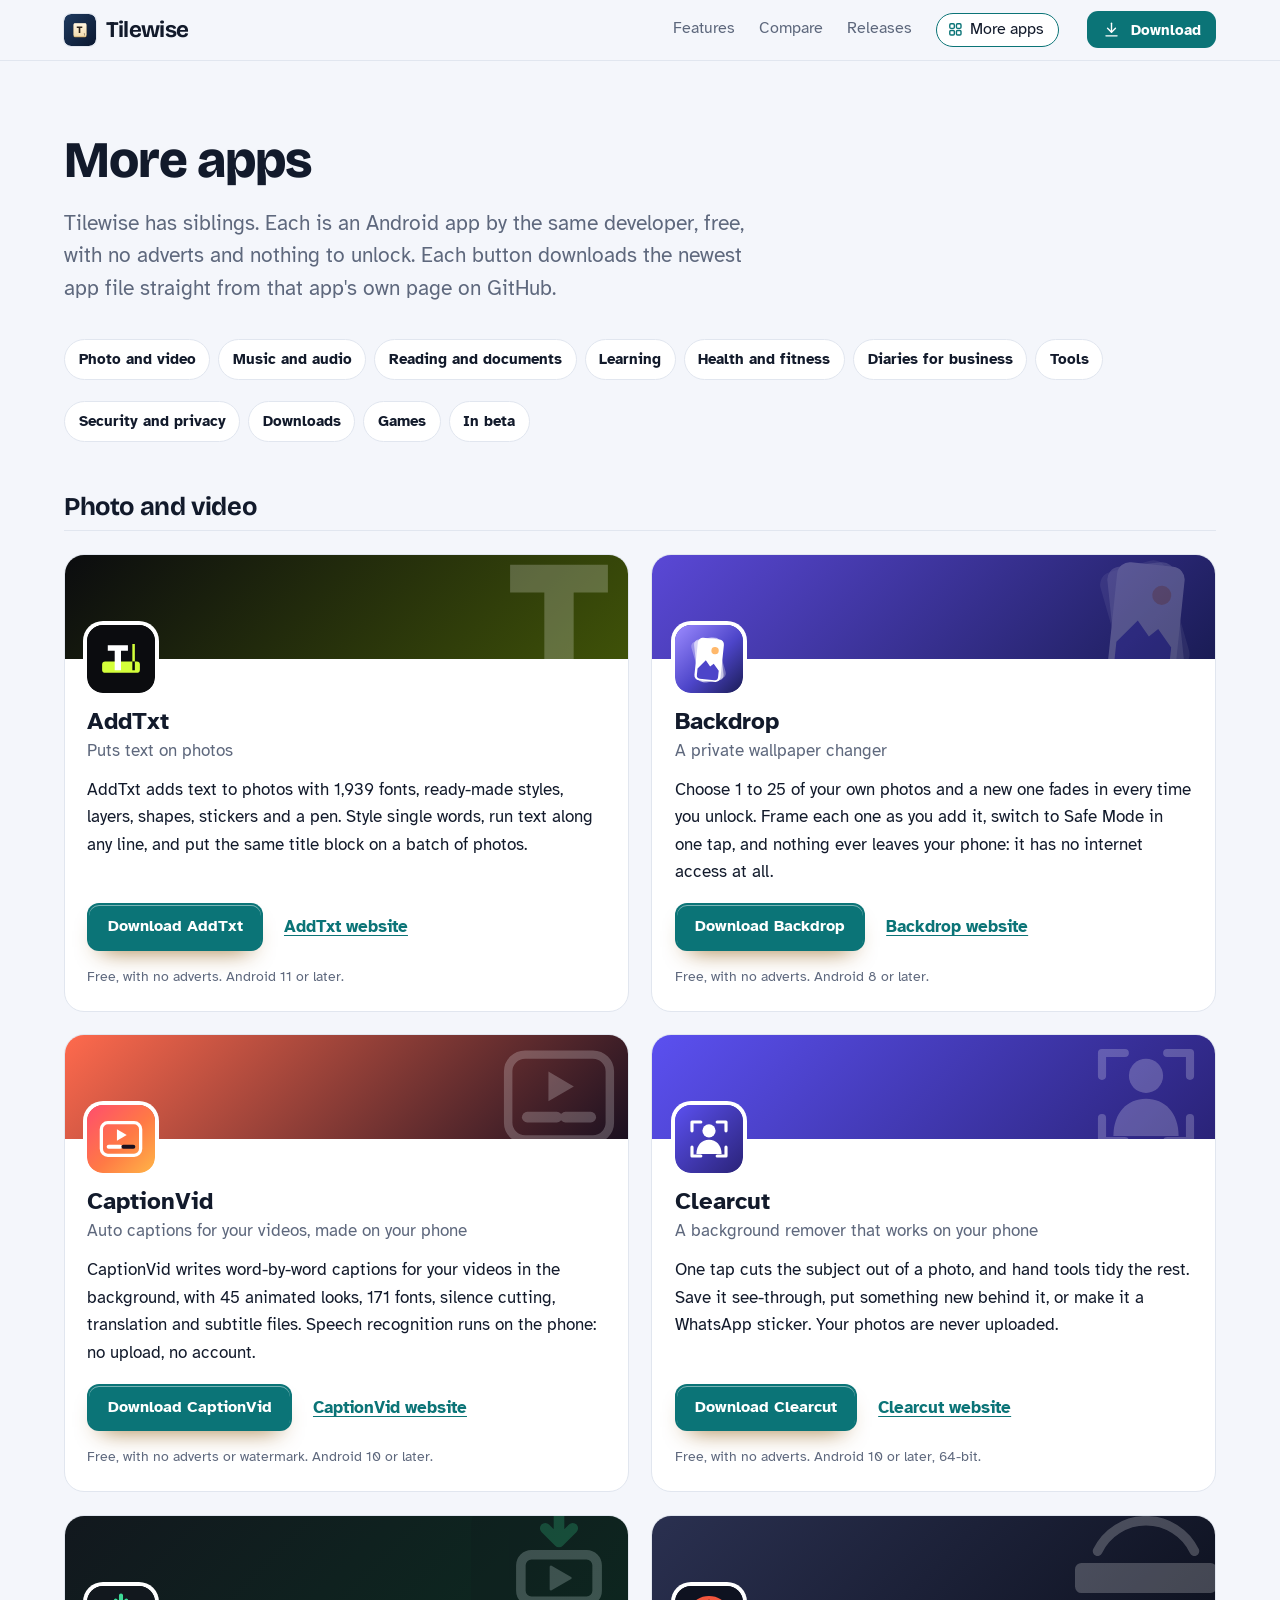
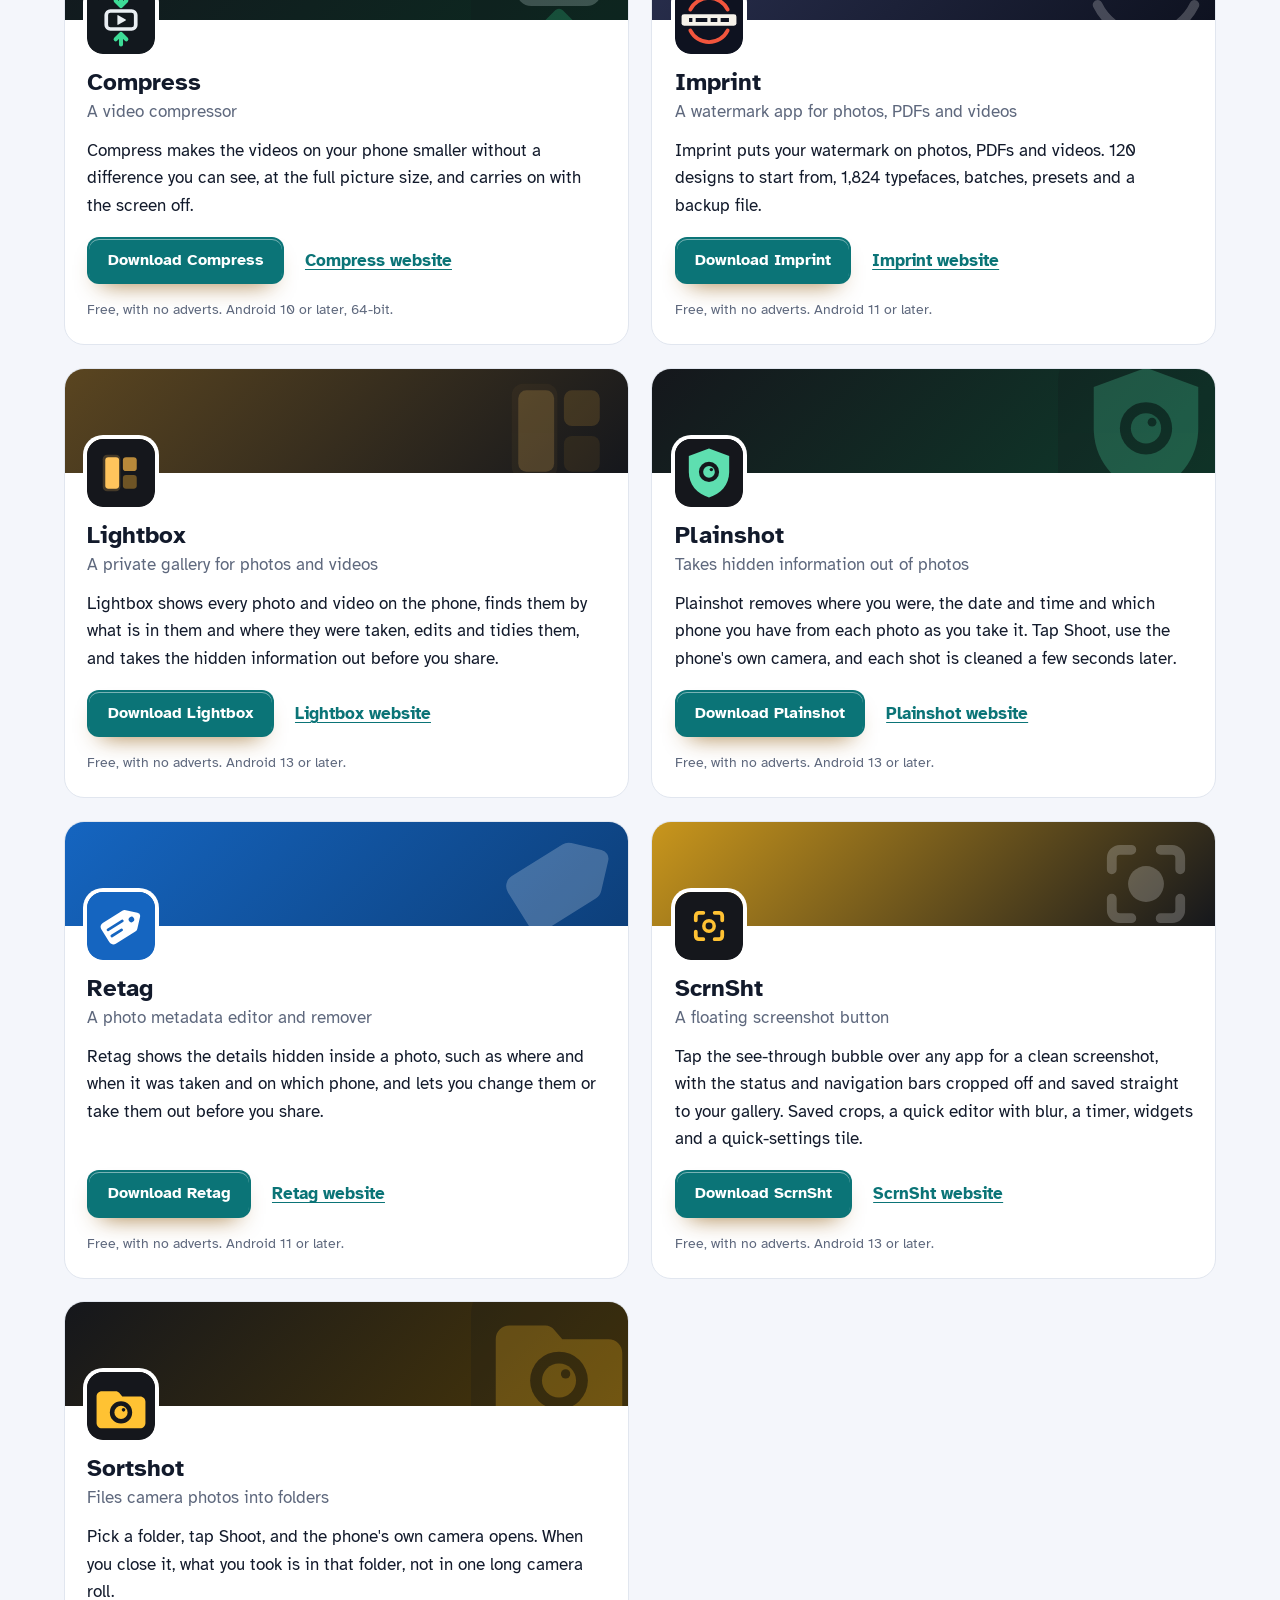
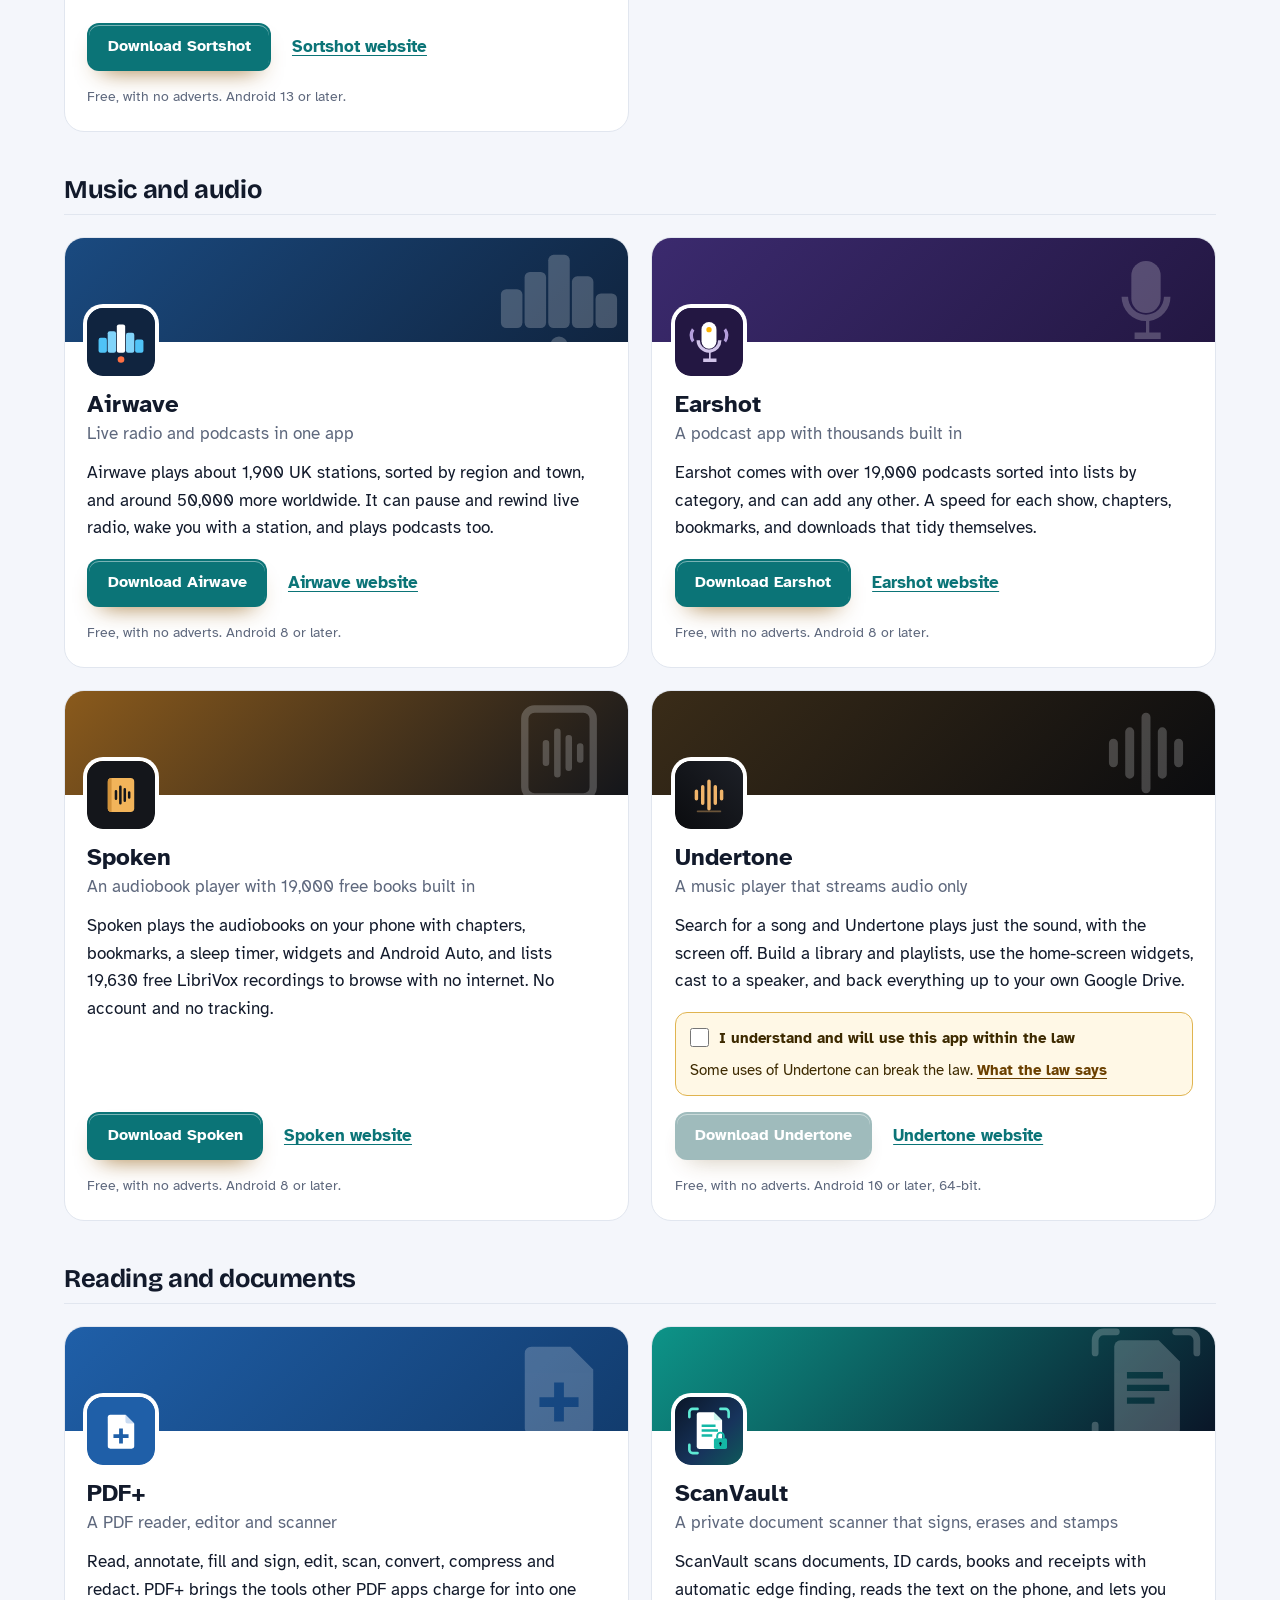
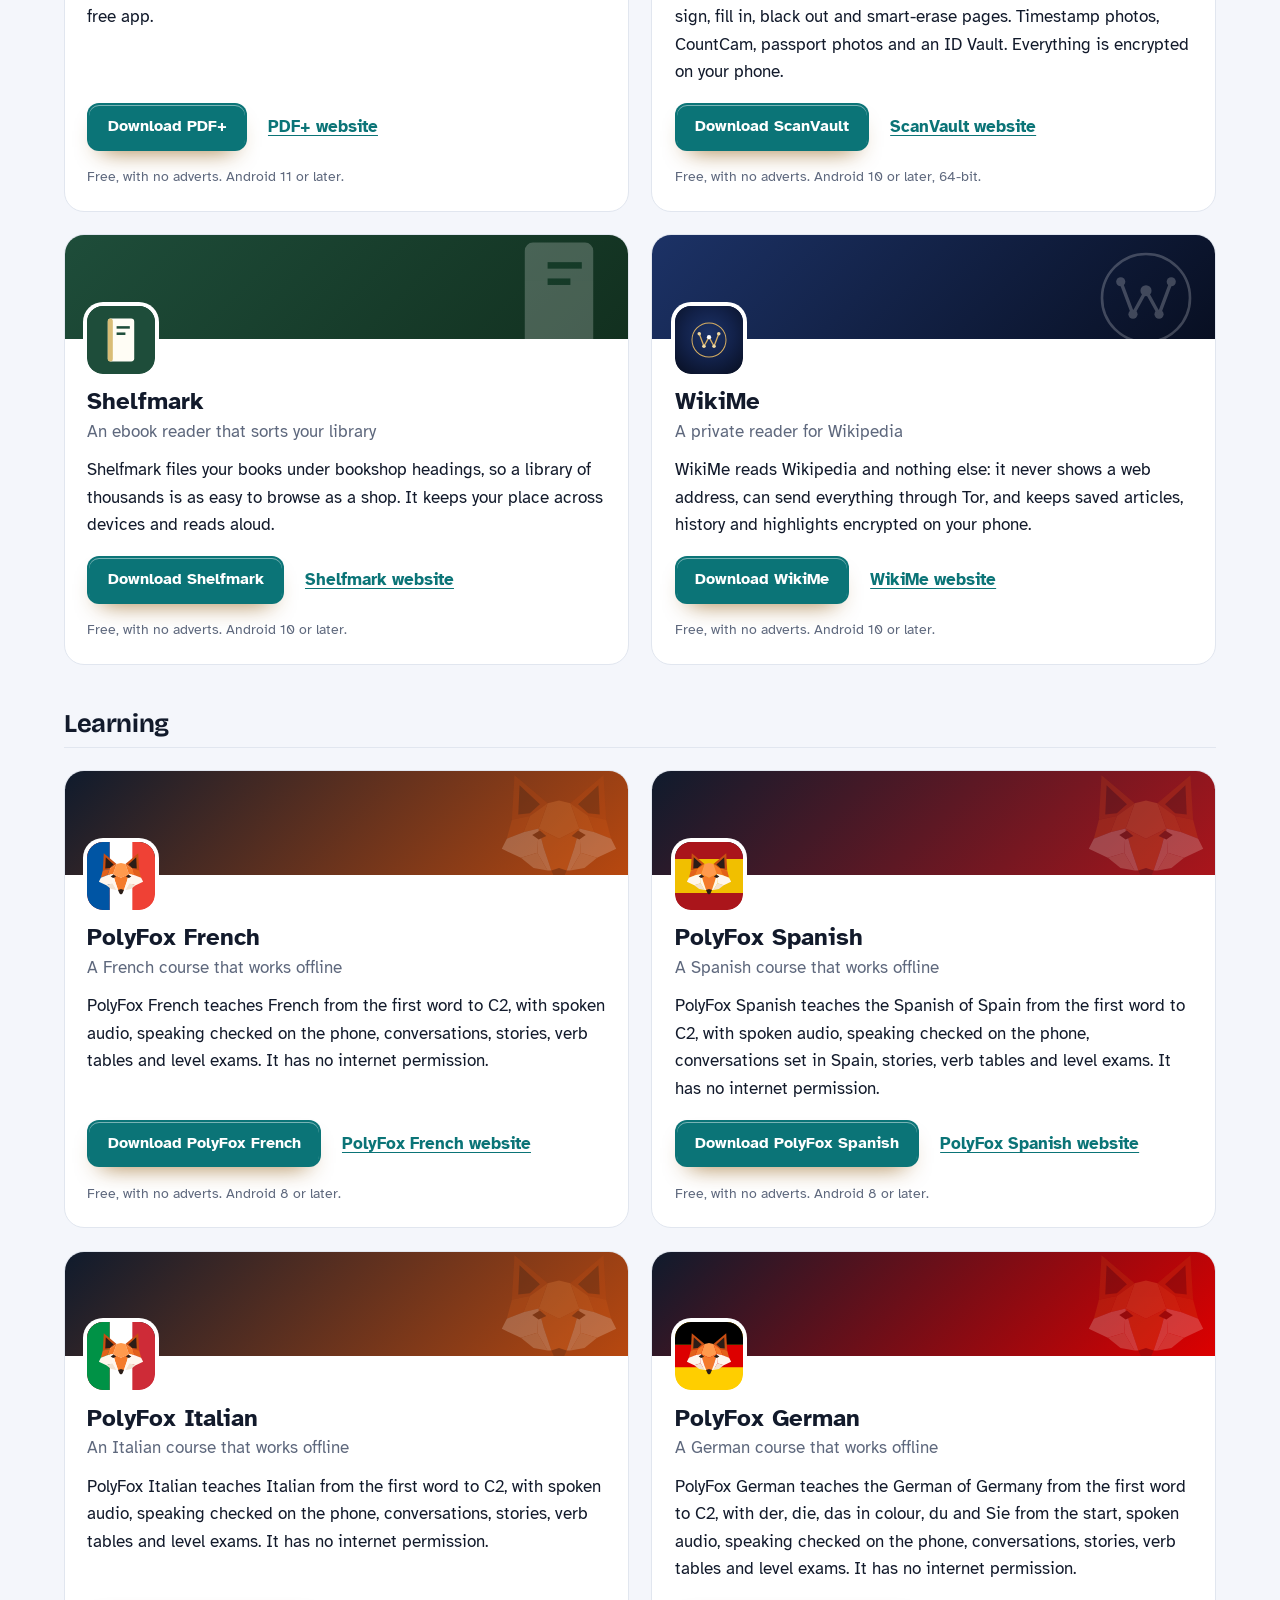
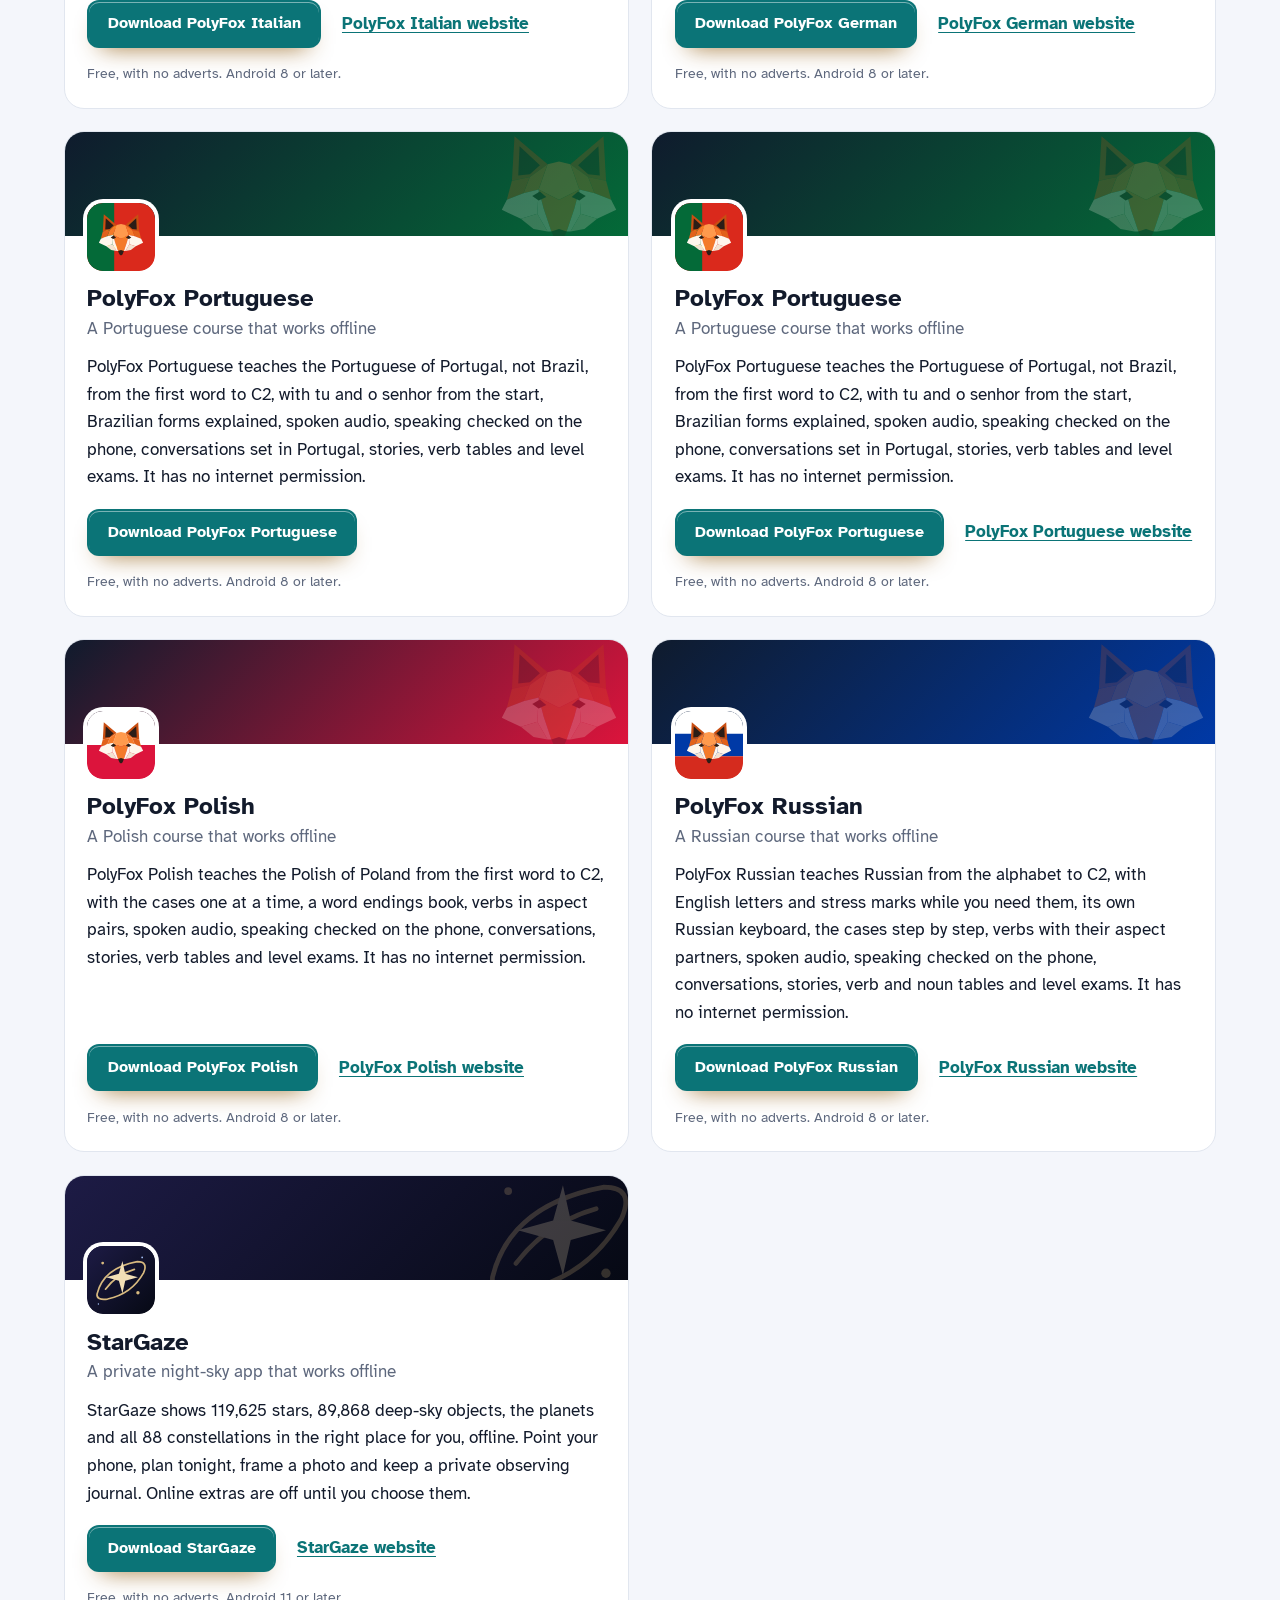
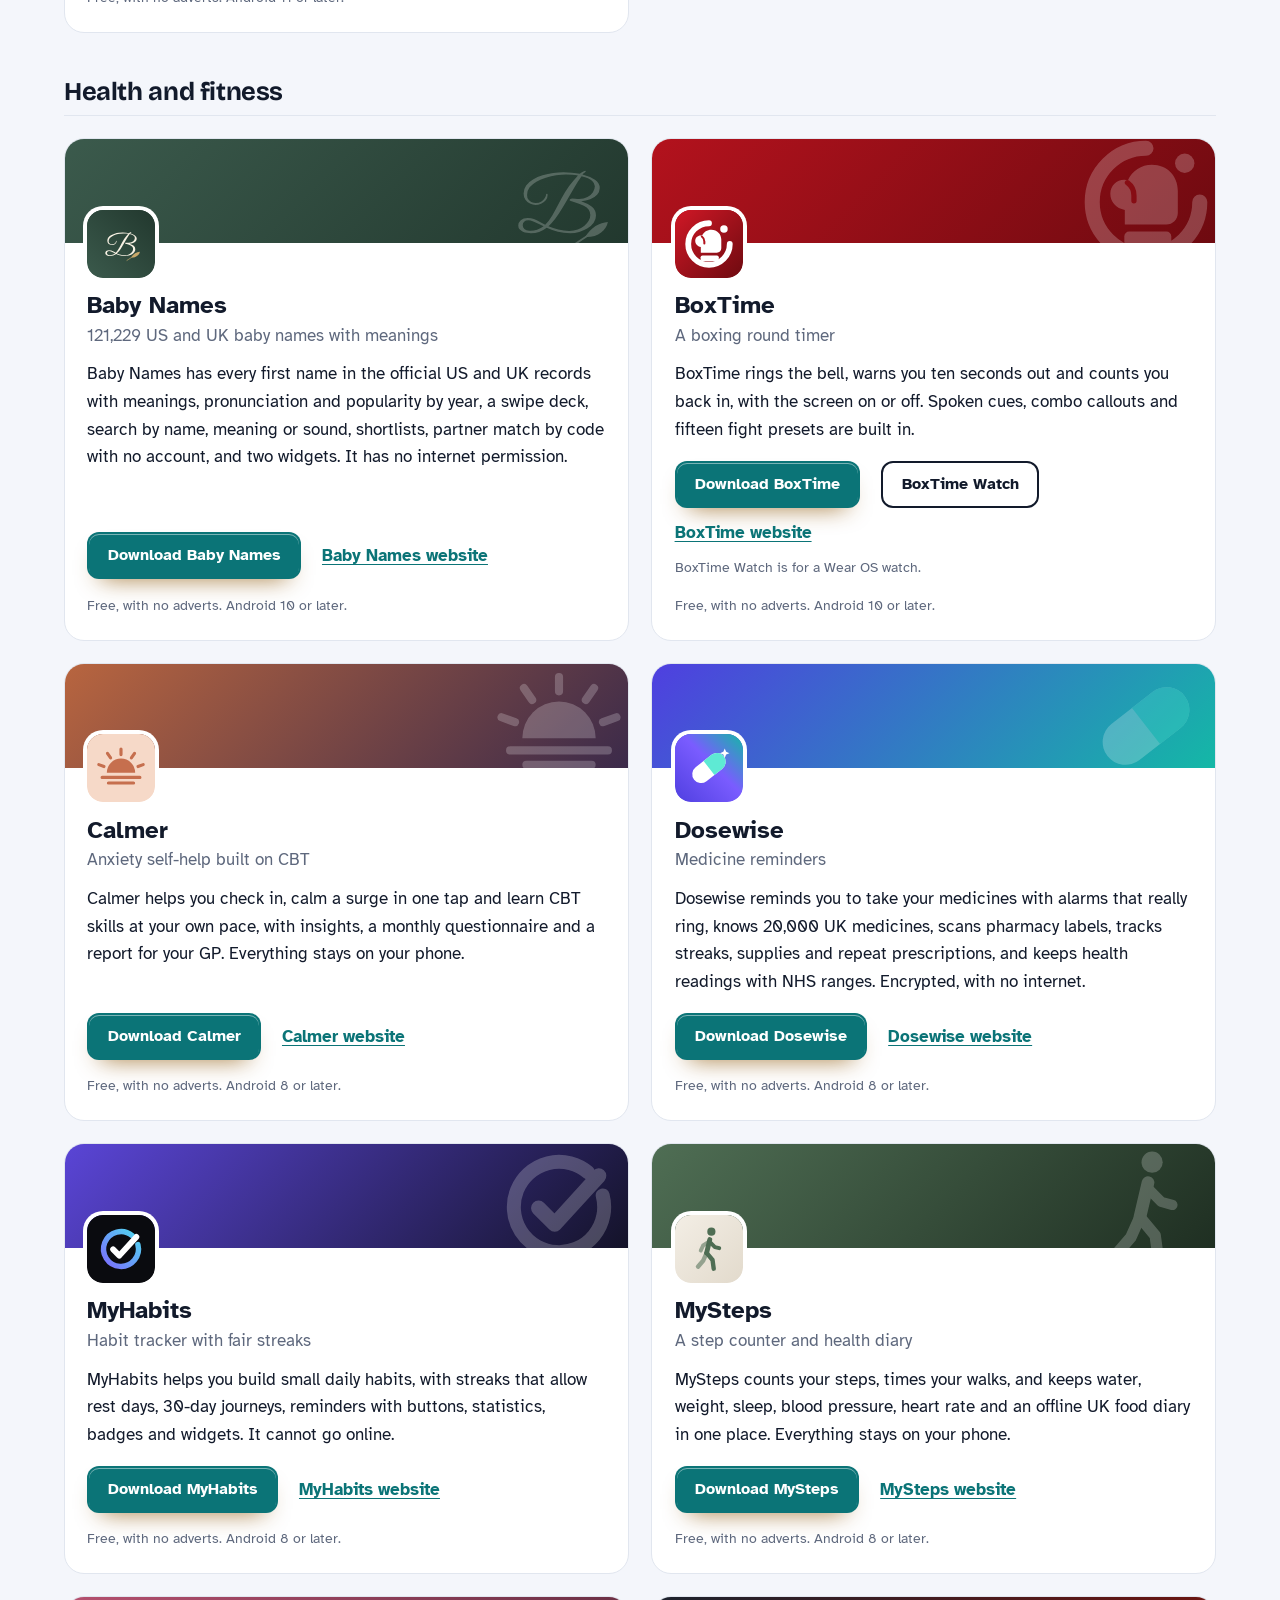
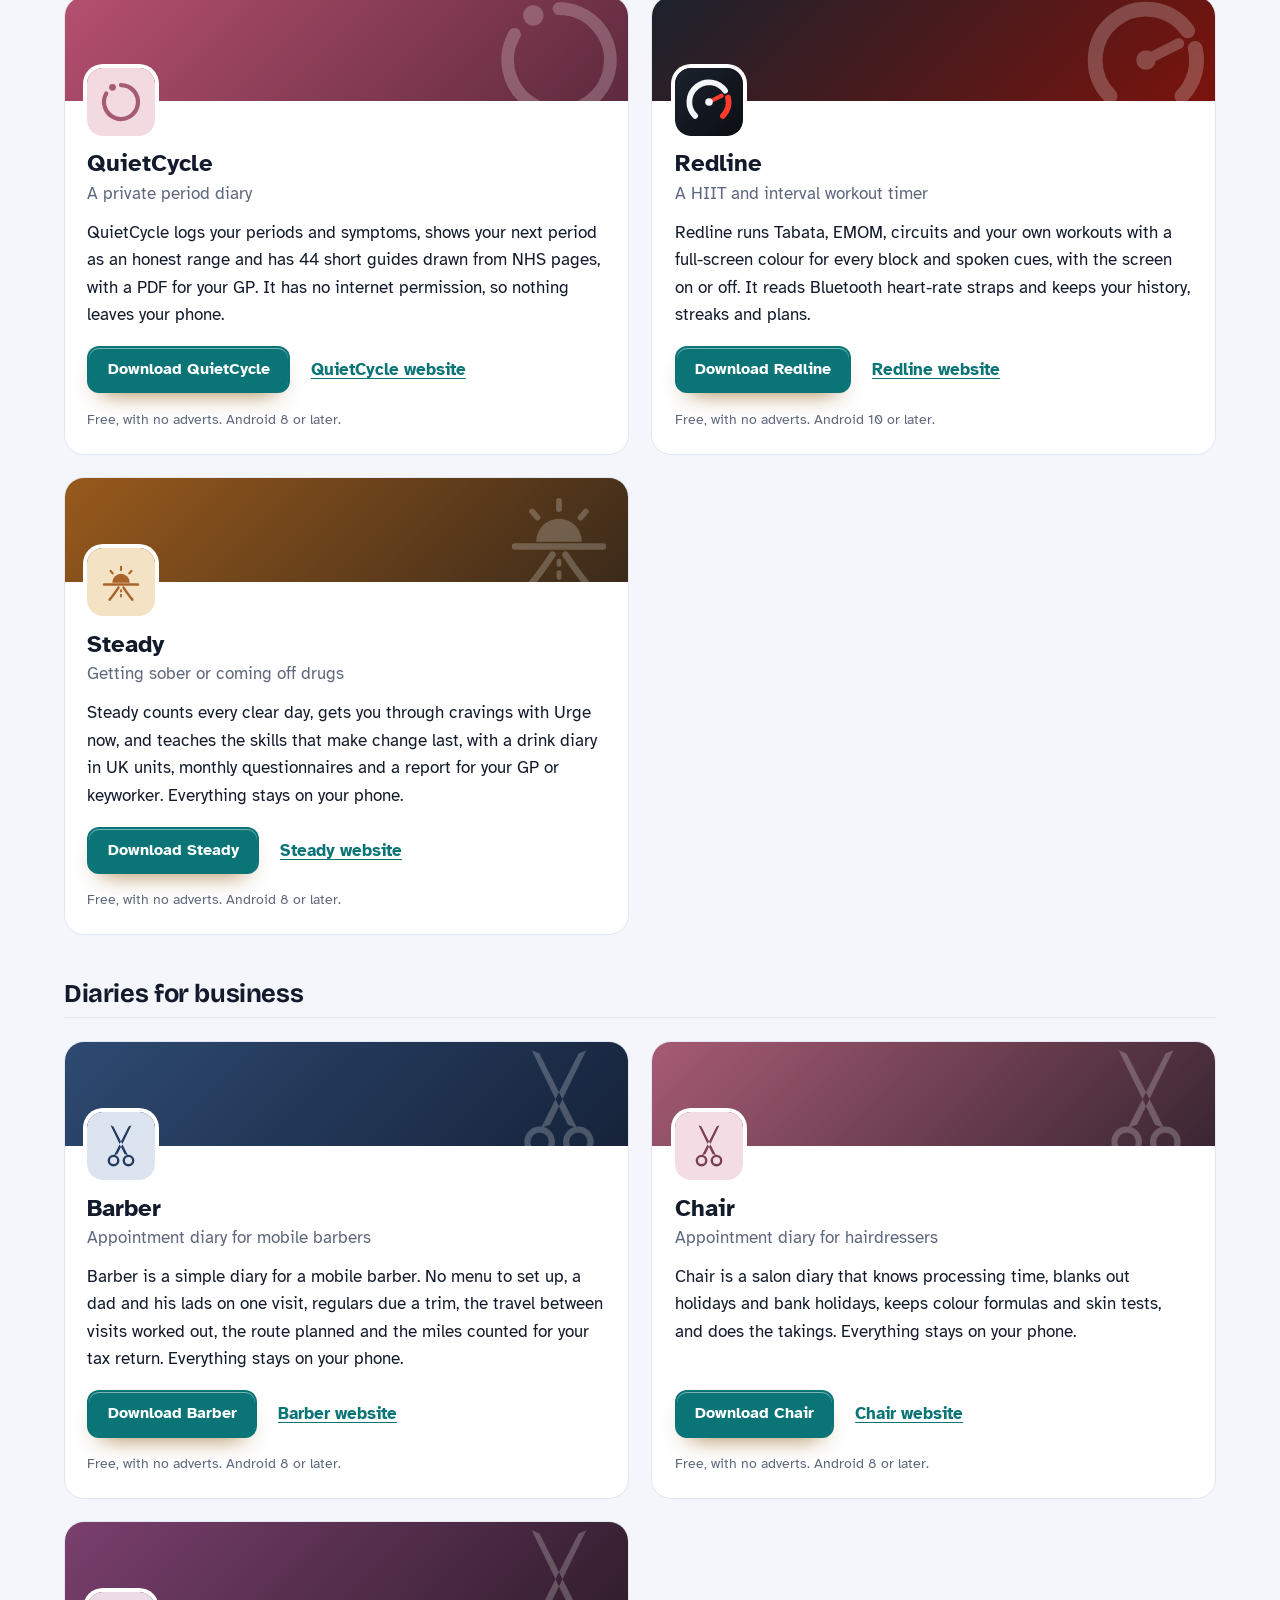
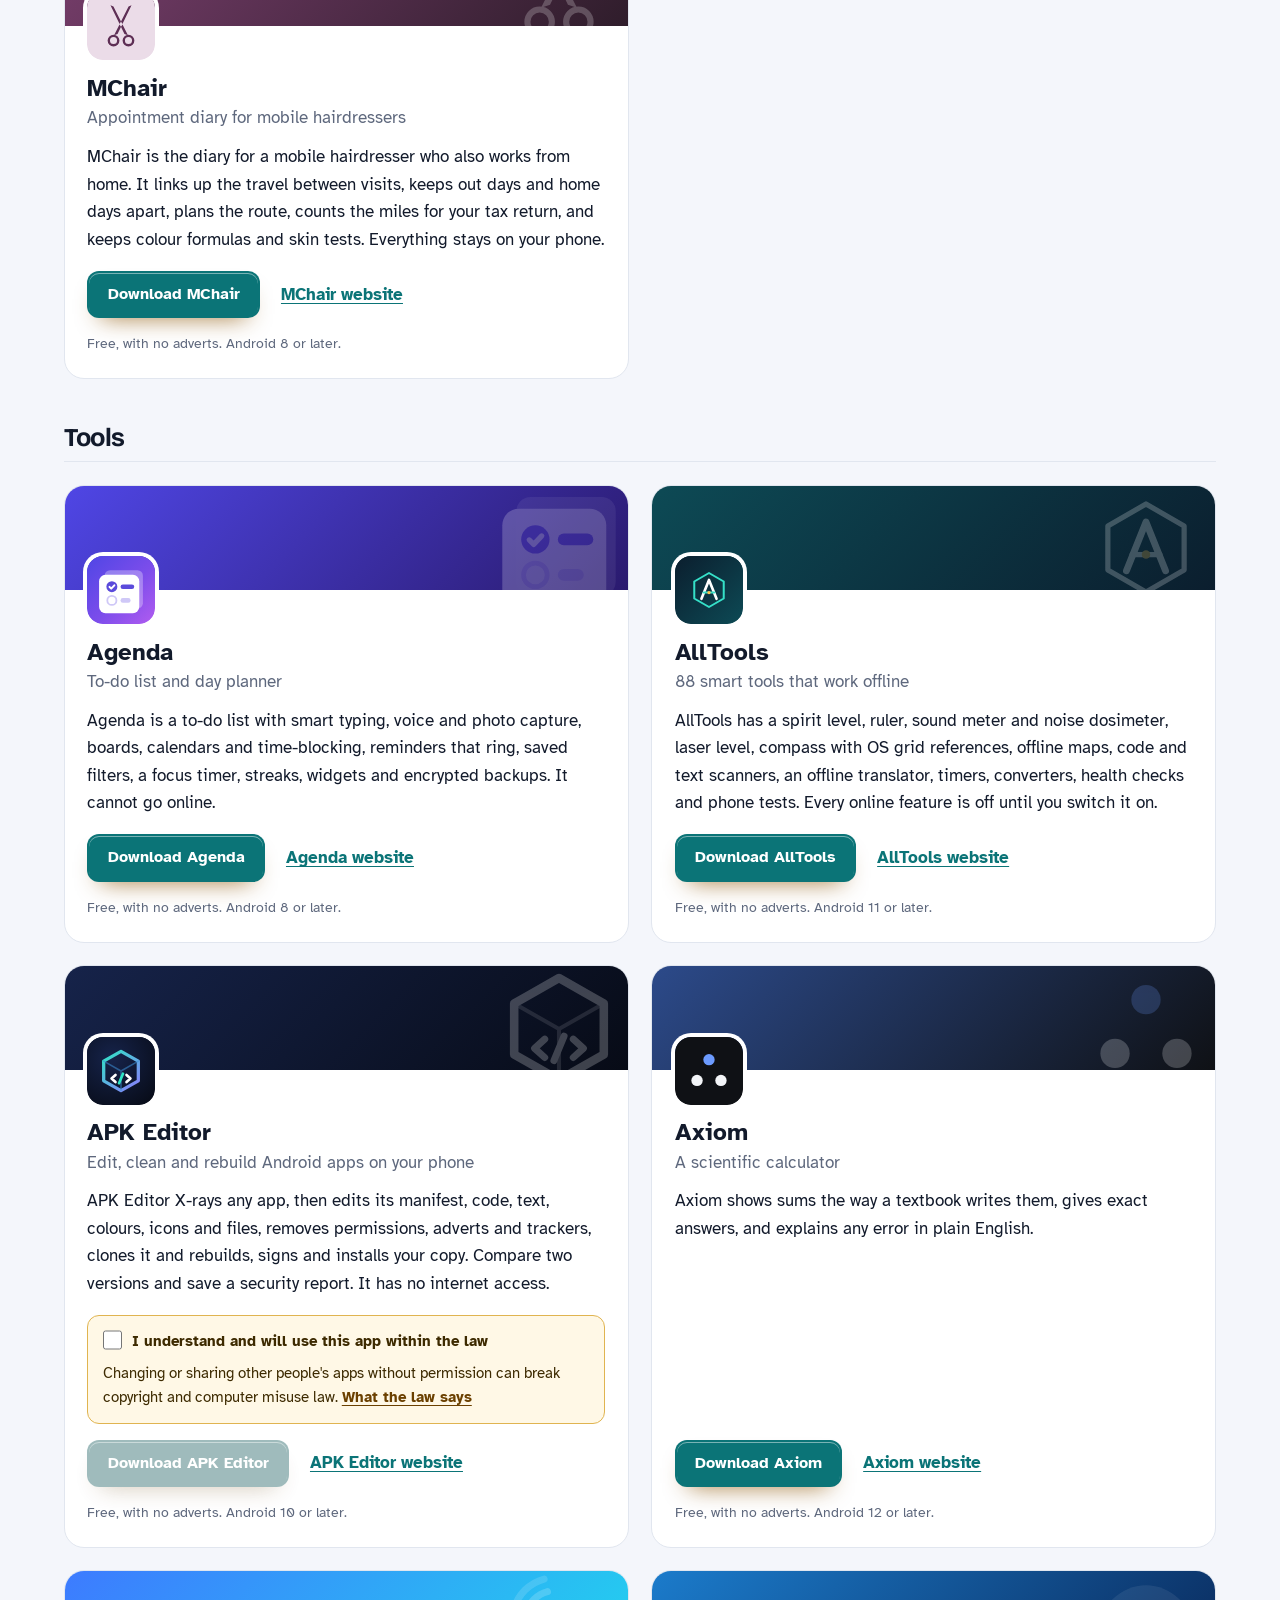
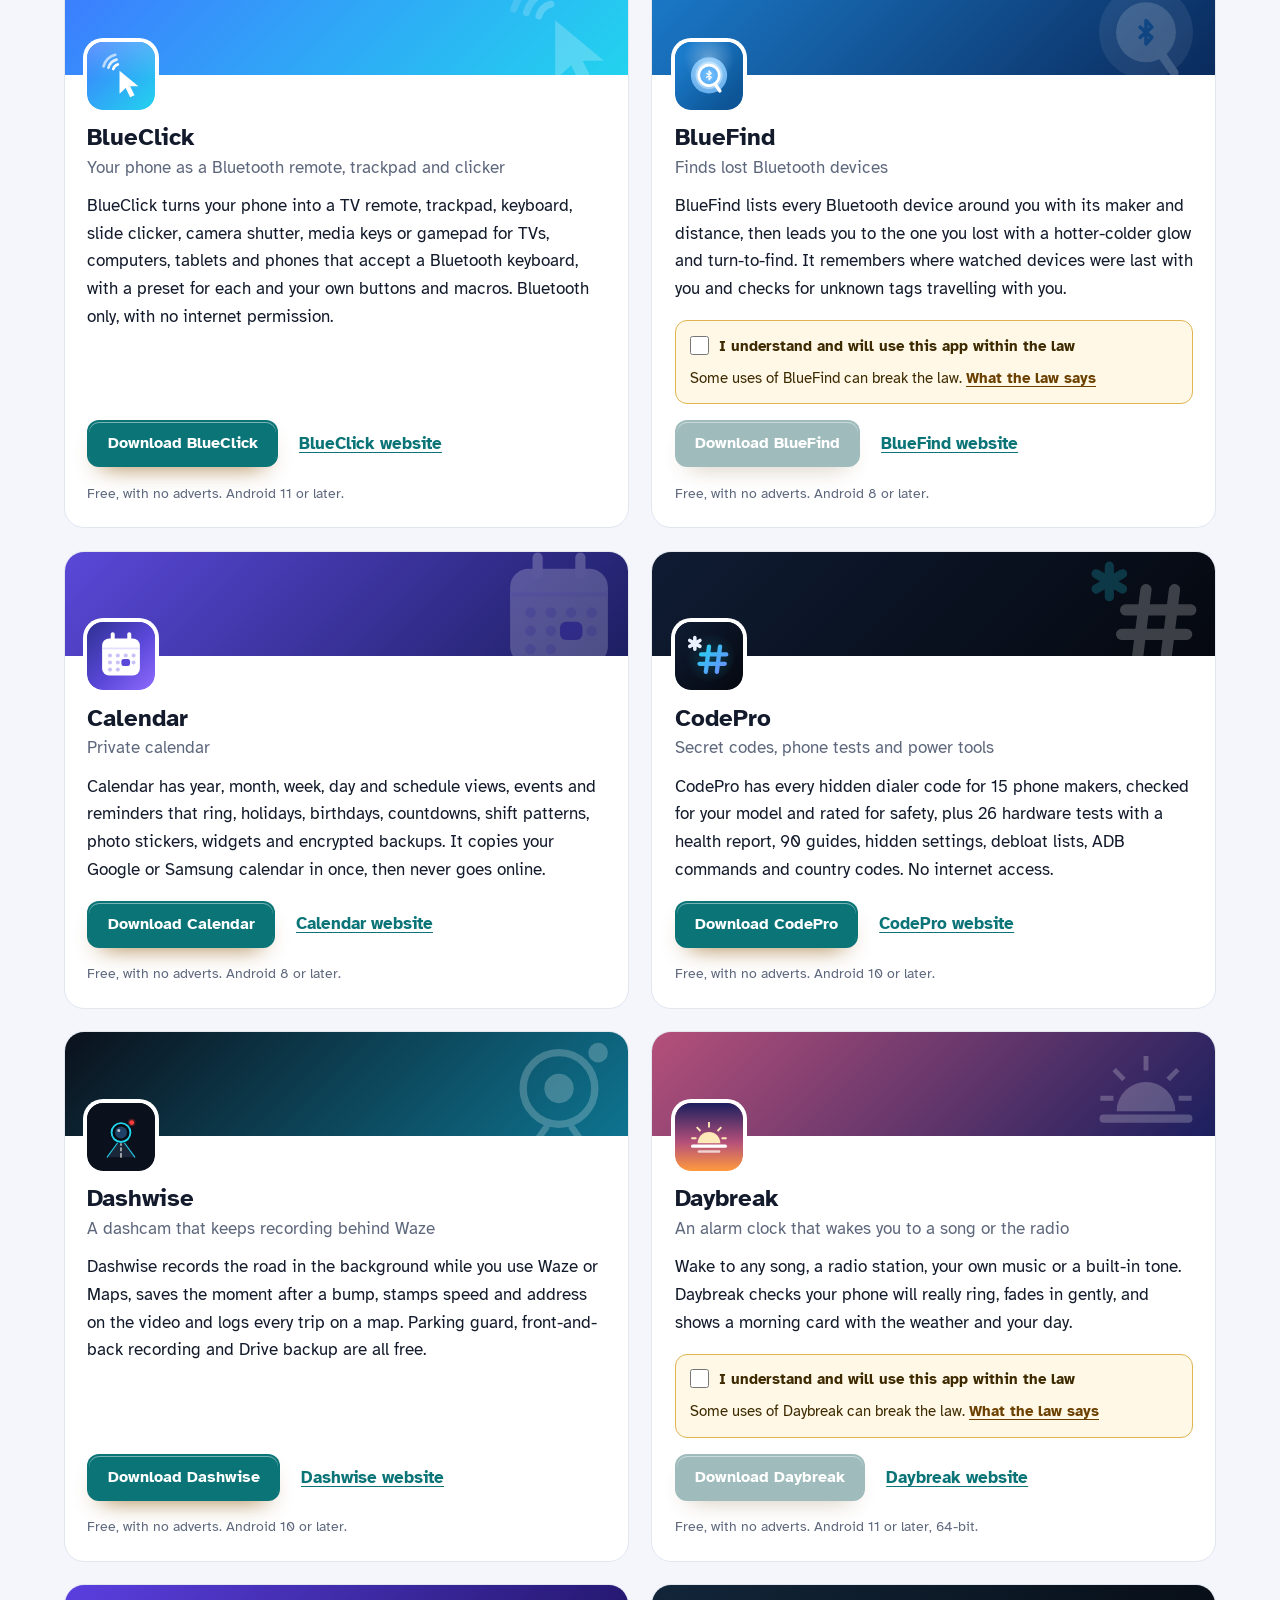
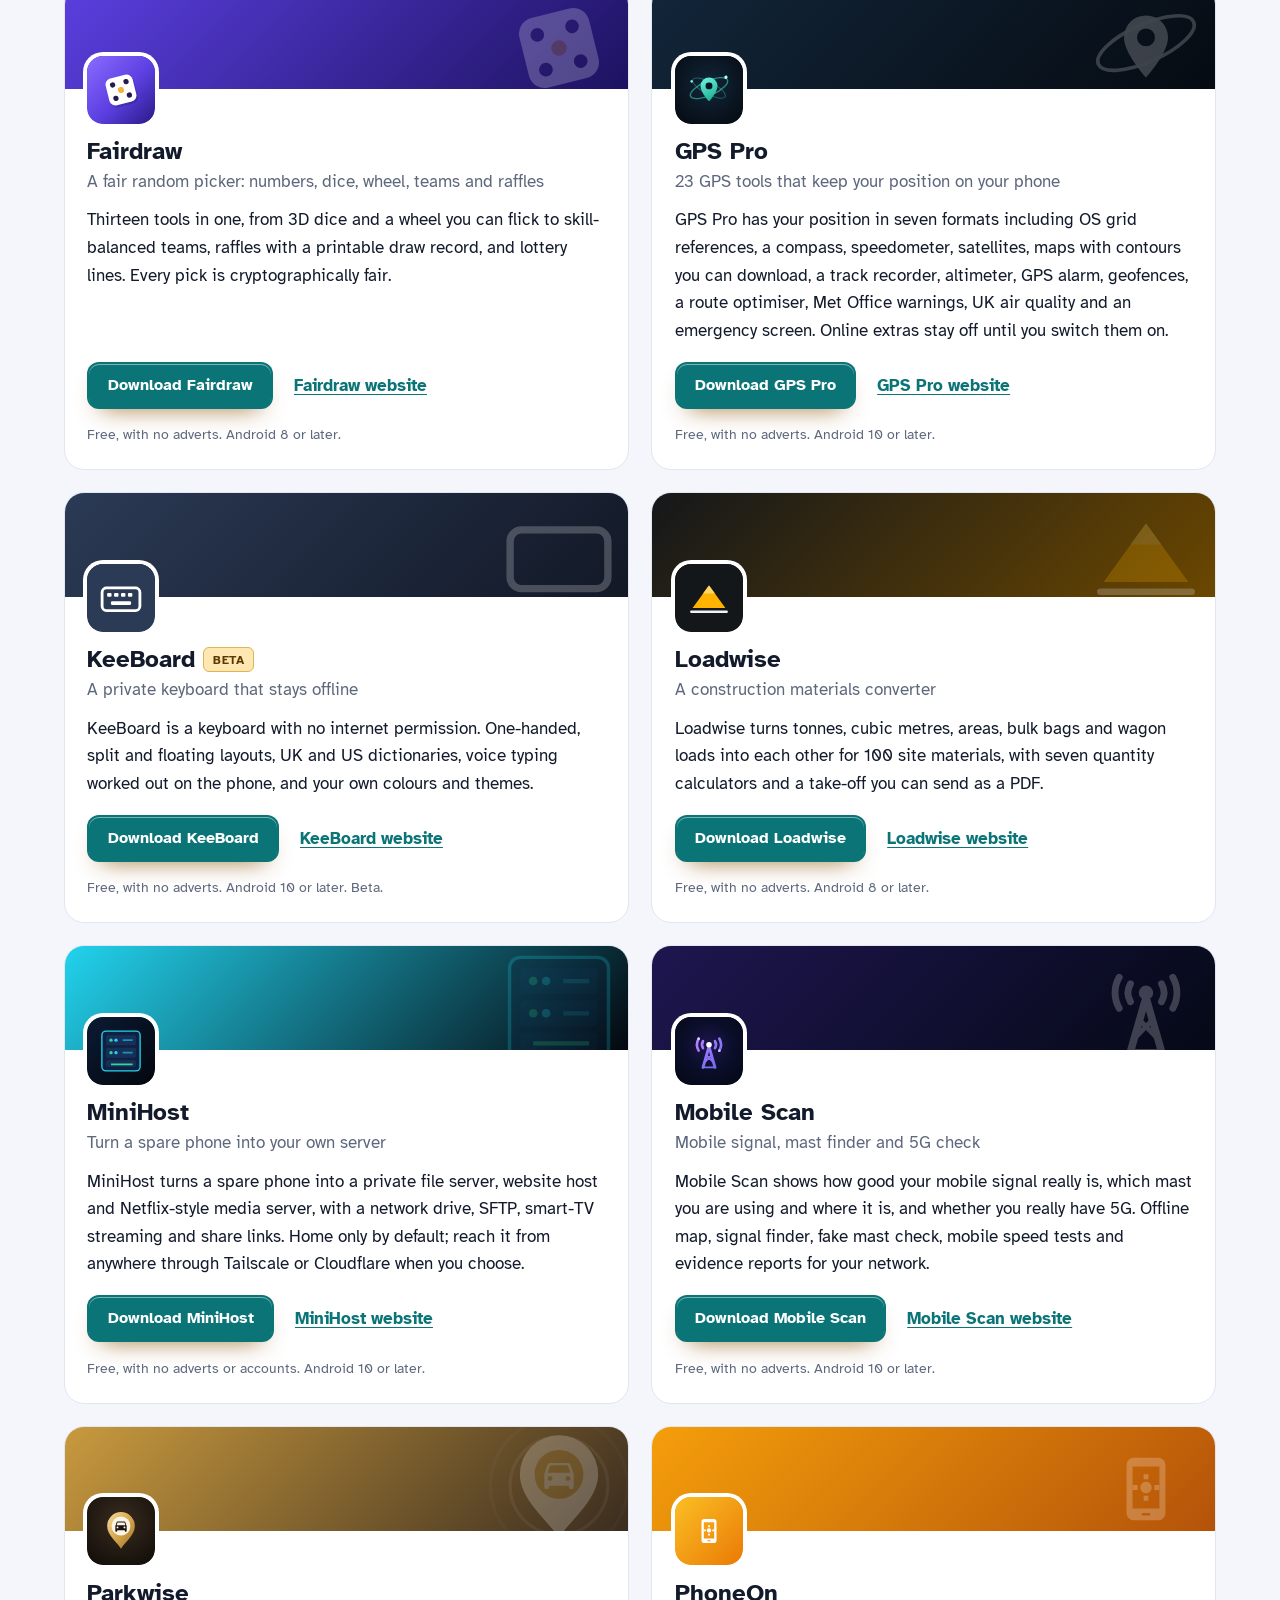
==== commit ea2fed3b: "More apps: add BlueClick" ====
--- a/more-apps.html
+++ b/more-apps.html
@@ -4,7 +4,7 @@
 <meta charset="utf-8">
 <meta name="viewport" content="width=device-width, initial-scale=1">
 <title>More free Android apps from the maker of Tilewise</title>
-<meta name="description" content="All 97 free Android apps from the maker of Tilewise, in one list by category, each with its download and a link to its website.">
+<meta name="description" content="All 98 free Android apps from the maker of Tilewise, in one list by category, each with its download and a link to its website.">
 <meta name="author" content="Jonathan Jackson">
 <link rel="canonical" href="https://customgpter.github.io/tilewise/more-apps.html">
 <meta name="theme-color" content="#f4f6fb" media="(prefers-color-scheme: light)">
@@ -12,7 +12,7 @@
 <meta property="og:type" content="website">
 <meta property="og:site_name" content="Tilewise">
 <meta property="og:title" content="More free Android apps from the maker of Tilewise">
-<meta property="og:description" content="All 97 free Android apps from the maker of Tilewise, in one list by category, each with its download and a link to its website.">
+<meta property="og:description" content="All 98 free Android apps from the maker of Tilewise, in one list by category, each with its download and a link to its website.">
 <meta property="og:url" content="https://customgpter.github.io/tilewise/more-apps.html">
 <meta property="og:image" content="https://customgpter.github.io/tilewise/assets/og.png">
 <meta property="og:image:width" content="1200">
@@ -26,7 +26,7 @@
 <link rel="preload" href="./assets/fonts/atkinson-hyperlegible-latin-400-normal.woff2" as="font" type="font/woff2" crossorigin>
 <link rel="stylesheet" href="./assets/site.css?v=1">
 <link rel="stylesheet" href="./assets/house.css?v=1">
-<script type="application/ld+json">{"@context":"https://schema.org","@type":"ItemList","name":"Apps from the maker of Tilewise","url":"https://customgpter.github.io/tilewise/more-apps.html","itemListElement":[{"@type":"ListItem","position":1,"name":"AddTxt","url":"https://customgpter.github.io/addtxt/"},{"@type":"ListItem","position":2,"name":"Backdrop","url":"https://customgpter.github.io/backdrop/"},{"@type":"ListItem","position":3,"name":"CaptionVid","url":"https://customgpter.github.io/captionvid/"},{"@type":"ListItem","position":4,"name":"Clearcut","url":"https://customgpter.github.io/clearcut/"},{"@type":"ListItem","position":5,"name":"Compress","url":"https://customgpter.github.io/compress/"},{"@type":"ListItem","position":6,"name":"Imprint","url":"https://customgpter.github.io/imprint/"},{"@type":"ListItem","position":7,"name":"Lightbox","url":"https://customgpter.github.io/lightbox/"},{"@type":"ListItem","position":8,"name":"Plainshot","url":"https://customgpter.github.io/plainshot/"},{"@type":"ListItem","position":9,"name":"Retag","url":"https://customgpter.github.io/retag/"},{"@type":"ListItem","position":10,"name":"ScrnSht","url":"https://customgpter.github.io/scrnsht/"},{"@type":"ListItem","position":11,"name":"Sortshot","url":"https://customgpter.github.io/sortshot/"},{"@type":"ListItem","position":12,"name":"Airwave","url":"https://customgpter.github.io/airwave/"},{"@type":"ListItem","position":13,"name":"Earshot","url":"https://customgpter.github.io/earshot/"},{"@type":"ListItem","position":14,"name":"Spoken","url":"https://customgpter.github.io/spoken/"},{"@type":"ListItem","position":15,"name":"Undertone","url":"https://customgpter.github.io/undertone/"},{"@type":"ListItem","position":16,"name":"PDF+","url":"https://customgpter.github.io/pdfplus/"},{"@type":"ListItem","position":17,"name":"ScanVault","url":"https://customgpter.github.io/scanvault/"},{"@type":"ListItem","position":18,"name":"Shelfmark","url":"https://customgpter.github.io/shelfmark/"},{"@type":"ListItem","position":19,"name":"WikiMe","url":"https://customgpter.github.io/wikime/"},{"@type":"ListItem","position":20,"name":"PolyFox French","url":"https://customgpter.github.io/polyfox/"},{"@type":"ListItem","position":21,"name":"PolyFox German","url":"https://customgpter.github.io/polyfox-german/"},{"@type":"ListItem","position":22,"name":"PolyFox Portuguese","url":"https://customgpter.github.io/polyfox-portuguese/"},{"@type":"ListItem","position":23,"name":"PolyFox Polish","url":"https://customgpter.github.io/polyfox-polish/"},{"@type":"ListItem","position":24,"name":"PolyFox Russian","url":"https://customgpter.github.io/polyfox-russian/"},{"@type":"ListItem","position":25,"name":"StarGaze","url":"https://customgpter.github.io/stargaze/"},{"@type":"ListItem","position":26,"name":"Baby Names","url":"https://customgpter.github.io/babynames/"},{"@type":"ListItem","position":27,"name":"BoxTime","url":"https://customgpter.github.io/boxtime/"},{"@type":"ListItem","position":28,"name":"Calmer","url":"https://customgpter.github.io/calmer/"},{"@type":"ListItem","position":29,"name":"Dosewise","url":"https://customgpter.github.io/dosewise/"},{"@type":"ListItem","position":30,"name":"MyHabits","url":"https://customgpter.github.io/myhabits/"},{"@type":"ListItem","position":31,"name":"MySteps","url":"https://customgpter.github.io/mysteps/"},{"@type":"ListItem","position":32,"name":"QuietCycle","url":"https://customgpter.github.io/quietcycle/"},{"@type":"ListItem","position":33,"name":"Redline","url":"https://customgpter.github.io/redline/"},{"@type":"ListItem","position":34,"name":"Steady","url":"https://customgpter.github.io/steady/"},{"@type":"ListItem","position":35,"name":"Barber","url":"https://customgpter.github.io/barber/"},{"@type":"ListItem","position":36,"name":"Chair","url":"https://customgpter.github.io/chair/"},{"@type":"ListItem","position":37,"name":"MChair","url":"https://customgpter.github.io/mchair/"},{"@type":"ListItem","position":38,"name":"Agenda","url":"https://customgpter.github.io/agenda/"},{"@type":"ListItem","position":39,"name":"AllTools","url":"https://customgpter.github.io/alltools/"},{"@type":"ListItem","position":40,"name":"APK Editor","url":"https://customgpter.github.io/apkeditor/"},{"@type":"ListItem","position":41,"name":"Axiom","url":"https://customgpter.github.io/axiom/"},{"@type":"ListItem","position":42,"name":"BlueFind","url":"https://customgpter.github.io/bluefind/"},{"@type":"ListItem","position":43,"name":"Calendar","url":"https://customgpter.github.io/calendar/"},{"@type":"ListItem","position":44,"name":"CodePro","url":"https://customgpter.github.io/codepro/"},{"@type":"ListItem","position":45,"name":"Dashwise","url":"https://customgpter.github.io/dashwise/"},{"@type":"ListItem","position":46,"name":"Daybreak","url":"https://customgpter.github.io/daybreak/"},{"@type":"ListItem","position":47,"name":"Fairdraw","url":"https://customgpter.github.io/fairdraw/"},{"@type":"ListItem","position":48,"name":"GPS Pro","url":"https://customgpter.github.io/gpspro/"},{"@type":"ListItem","position":49,"name":"KeeBoard","url":"https://customgpter.github.io/keeboard/"},{"@type":"ListItem","position":50,"name":"Loadwise","url":"https://customgpter.github.io/loadwise/"},{"@type":"ListItem","position":51,"name":"MiniHost","url":"https://customgpter.github.io/minihost/"},{"@type":"ListItem","position":52,"name":"Mobile Scan","url":"https://customgpter.github.io/mobilescan/"},{"@type":"ListItem","position":53,"name":"Parkwise","url":"https://customgpter.github.io/parkwise/"},{"@type":"ListItem","position":54,"name":"Pocketmind","url":"https://customgpter.github.io/pocketmind/"},{"@type":"ListItem","position":55,"name":"Refine","url":"https://customgpter.github.io/refine/"},{"@type":"ListItem","position":56,"name":"Shiftwise","url":"https://customgpter.github.io/shiftwise/"},{"@type":"ListItem","position":57,"name":"SimpleCalc","url":"https://customgpter.github.io/simplecalc/"},{"@type":"ListItem","position":58,"name":"Skyline","url":"https://customgpter.github.io/skyline/"},{"@type":"ListItem","position":59,"name":"Slipway","url":"https://customgpter.github.io/slipway/"},{"@type":"ListItem","position":60,"name":"Tagger","url":"https://customgpter.github.io/tagger/"},{"@type":"ListItem","position":61,"name":"TotalClean","url":"https://customgpter.github.io/totalclean/"},{"@type":"ListItem","position":62,"name":"TVLink","url":"https://customgpter.github.io/tvlink/"},{"@type":"ListItem","position":63,"name":"Unbox","url":"https://customgpter.github.io/unbox/"},{"@type":"ListItem","position":64,"name":"WhatsKeep","url":"https://customgpter.github.io/whatskeep/"},{"@type":"ListItem","position":65,"name":"WiFi Scan","url":"https://customgpter.github.io/wifiscan/"},{"@type":"ListItem","position":66,"name":"Auditly","url":"https://customgpter.github.io/auditly/"},{"@type":"ListItem","position":67,"name":"Backchannel","url":"https://customgpter.github.io/backchannel/"},{"@type":"ListItem","position":68,"name":"ENotes","url":"https://customgpter.github.io/enotes/"},{"@type":"ListItem","position":69,"name":"FindMe","url":"https://customgpter.github.io/findme/"},{"@type":"ListItem","position":70,"name":"iLock","url":"https://customgpter.github.io/ilock/"},{"@type":"ListItem","position":71,"name":"ImSafe","url":"https://customgpter.github.io/imsafe/"},{"@type":"ListItem","position":72,"name":"IShred","url":"https://customgpter.github.io/ishred/"},{"@type":"ListItem","position":73,"name":"LockBox","url":"https://customgpter.github.io/lockbox/"},{"@type":"ListItem","position":74,"name":"PassVault","url":"https://customgpter.github.io/passvault/"},{"@type":"ListItem","position":75,"name":"SpyFind","url":"https://customgpter.github.io/spyfind/"},{"@type":"ListItem","position":76,"name":"TextWipe","url":"https://customgpter.github.io/textwipe/"},{"@type":"ListItem","position":77,"name":"Tracewire","url":"https://customgpter.github.io/tracewire/"},{"@type":"ListItem","position":78,"name":"Vigil","url":"https://customgpter.github.io/vigil/"},{"@type":"ListItem","position":79,"name":"Grab","url":"https://customgpter.github.io/grab/"},{"@type":"ListItem","position":80,"name":"Swarm","url":"https://customgpter.github.io/swarm/"},{"@type":"ListItem","position":81,"name":"Plane Games","url":"https://customgpter.github.io/plane-games/"},{"@type":"ListItem","position":82,"name":"Ninefold","url":"https://customgpter.github.io/ninefold/"},{"@type":"ListItem","position":83,"name":"Cubewise","url":"https://customgpter.github.io/cubewise/"},{"@type":"ListItem","position":84,"name":"Tilewise","url":"https://customgpter.github.io/tilewise/"},{"@type":"ListItem","position":85,"name":"Letterwise","url":"https://customgpter.github.io/letterwise/"},{"@type":"ListItem","position":86,"name":"Kingside","url":"https://customgpter.github.io/kingside/"},{"@type":"ListItem","position":87,"name":"Deckhand","url":"https://customgpter.github.io/deckhand/"},{"@type":"ListItem","position":88,"name":"SNESForge","url":"https://customgpter.github.io/snesforge/"},{"@type":"ListItem","position":89,"name":"Fame Boy","url":"https://customgpter.github.io/fameboy/"},{"@type":"ListItem","position":90,"name":"PSPPro","url":"https://customgpter.github.io/psppro/"},{"@type":"ListItem","position":91,"name":"MegaGen","url":"https://customgpter.github.io/megagen/"},{"@type":"ListItem","position":92,"name":"QVR","url":"https://customgpter.github.io/qvr/"},{"@type":"ListItem","position":93,"name":"QVR Watch","url":"https://customgpter.github.io/qvr-watch/"},{"@type":"ListItem","position":94,"name":"QVRLite","url":"https://customgpter.github.io/qvrlite/"},{"@type":"ListItem","position":95,"name":"Onionz","url":"https://customgpter.github.io/onionz/"},{"@type":"ListItem","position":96,"name":"OnionzWeb","url":"https://customgpter.github.io/onionzweb/"}]}</script>
+<script type="application/ld+json">{"@context":"https://schema.org","@type":"ItemList","name":"Apps from the maker of Tilewise","url":"https://customgpter.github.io/tilewise/more-apps.html","itemListElement":[{"@type":"ListItem","position":1,"name":"AddTxt","url":"https://customgpter.github.io/addtxt/"},{"@type":"ListItem","position":2,"name":"Backdrop","url":"https://customgpter.github.io/backdrop/"},{"@type":"ListItem","position":3,"name":"CaptionVid","url":"https://customgpter.github.io/captionvid/"},{"@type":"ListItem","position":4,"name":"Clearcut","url":"https://customgpter.github.io/clearcut/"},{"@type":"ListItem","position":5,"name":"Compress","url":"https://customgpter.github.io/compress/"},{"@type":"ListItem","position":6,"name":"Imprint","url":"https://customgpter.github.io/imprint/"},{"@type":"ListItem","position":7,"name":"Lightbox","url":"https://customgpter.github.io/lightbox/"},{"@type":"ListItem","position":8,"name":"Plainshot","url":"https://customgpter.github.io/plainshot/"},{"@type":"ListItem","position":9,"name":"Retag","url":"https://customgpter.github.io/retag/"},{"@type":"ListItem","position":10,"name":"ScrnSht","url":"https://customgpter.github.io/scrnsht/"},{"@type":"ListItem","position":11,"name":"Sortshot","url":"https://customgpter.github.io/sortshot/"},{"@type":"ListItem","position":12,"name":"Airwave","url":"https://customgpter.github.io/airwave/"},{"@type":"ListItem","position":13,"name":"Earshot","url":"https://customgpter.github.io/earshot/"},{"@type":"ListItem","position":14,"name":"Spoken","url":"https://customgpter.github.io/spoken/"},{"@type":"ListItem","position":15,"name":"Undertone","url":"https://customgpter.github.io/undertone/"},{"@type":"ListItem","position":16,"name":"PDF+","url":"https://customgpter.github.io/pdfplus/"},{"@type":"ListItem","position":17,"name":"ScanVault","url":"https://customgpter.github.io/scanvault/"},{"@type":"ListItem","position":18,"name":"Shelfmark","url":"https://customgpter.github.io/shelfmark/"},{"@type":"ListItem","position":19,"name":"WikiMe","url":"https://customgpter.github.io/wikime/"},{"@type":"ListItem","position":20,"name":"PolyFox French","url":"https://customgpter.github.io/polyfox/"},{"@type":"ListItem","position":21,"name":"PolyFox German","url":"https://customgpter.github.io/polyfox-german/"},{"@type":"ListItem","position":22,"name":"PolyFox Portuguese","url":"https://customgpter.github.io/polyfox-portuguese/"},{"@type":"ListItem","position":23,"name":"PolyFox Polish","url":"https://customgpter.github.io/polyfox-polish/"},{"@type":"ListItem","position":24,"name":"PolyFox Russian","url":"https://customgpter.github.io/polyfox-russian/"},{"@type":"ListItem","position":25,"name":"StarGaze","url":"https://customgpter.github.io/stargaze/"},{"@type":"ListItem","position":26,"name":"Baby Names","url":"https://customgpter.github.io/babynames/"},{"@type":"ListItem","position":27,"name":"BoxTime","url":"https://customgpter.github.io/boxtime/"},{"@type":"ListItem","position":28,"name":"Calmer","url":"https://customgpter.github.io/calmer/"},{"@type":"ListItem","position":29,"name":"Dosewise","url":"https://customgpter.github.io/dosewise/"},{"@type":"ListItem","position":30,"name":"MyHabits","url":"https://customgpter.github.io/myhabits/"},{"@type":"ListItem","position":31,"name":"MySteps","url":"https://customgpter.github.io/mysteps/"},{"@type":"ListItem","position":32,"name":"QuietCycle","url":"https://customgpter.github.io/quietcycle/"},{"@type":"ListItem","position":33,"name":"Redline","url":"https://customgpter.github.io/redline/"},{"@type":"ListItem","position":34,"name":"Steady","url":"https://customgpter.github.io/steady/"},{"@type":"ListItem","position":35,"name":"Barber","url":"https://customgpter.github.io/barber/"},{"@type":"ListItem","position":36,"name":"Chair","url":"https://customgpter.github.io/chair/"},{"@type":"ListItem","position":37,"name":"MChair","url":"https://customgpter.github.io/mchair/"},{"@type":"ListItem","position":38,"name":"Agenda","url":"https://customgpter.github.io/agenda/"},{"@type":"ListItem","position":39,"name":"AllTools","url":"https://customgpter.github.io/alltools/"},{"@type":"ListItem","position":40,"name":"APK Editor","url":"https://customgpter.github.io/apkeditor/"},{"@type":"ListItem","position":41,"name":"Axiom","url":"https://customgpter.github.io/axiom/"},{"@type":"ListItem","position":42,"name":"BlueClick","url":"https://customgpter.github.io/blueclick/"},{"@type":"ListItem","position":43,"name":"BlueFind","url":"https://customgpter.github.io/bluefind/"},{"@type":"ListItem","position":44,"name":"Calendar","url":"https://customgpter.github.io/calendar/"},{"@type":"ListItem","position":45,"name":"CodePro","url":"https://customgpter.github.io/codepro/"},{"@type":"ListItem","position":46,"name":"Dashwise","url":"https://customgpter.github.io/dashwise/"},{"@type":"ListItem","position":47,"name":"Daybreak","url":"https://customgpter.github.io/daybreak/"},{"@type":"ListItem","position":48,"name":"Fairdraw","url":"https://customgpter.github.io/fairdraw/"},{"@type":"ListItem","position":49,"name":"GPS Pro","url":"https://customgpter.github.io/gpspro/"},{"@type":"ListItem","position":50,"name":"KeeBoard","url":"https://customgpter.github.io/keeboard/"},{"@type":"ListItem","position":51,"name":"Loadwise","url":"https://customgpter.github.io/loadwise/"},{"@type":"ListItem","position":52,"name":"MiniHost","url":"https://customgpter.github.io/minihost/"},{"@type":"ListItem","position":53,"name":"Mobile Scan","url":"https://customgpter.github.io/mobilescan/"},{"@type":"ListItem","position":54,"name":"Parkwise","url":"https://customgpter.github.io/parkwise/"},{"@type":"ListItem","position":55,"name":"Pocketmind","url":"https://customgpter.github.io/pocketmind/"},{"@type":"ListItem","position":56,"name":"Refine","url":"https://customgpter.github.io/refine/"},{"@type":"ListItem","position":57,"name":"Shiftwise","url":"https://customgpter.github.io/shiftwise/"},{"@type":"ListItem","position":58,"name":"SimpleCalc","url":"https://customgpter.github.io/simplecalc/"},{"@type":"ListItem","position":59,"name":"Skyline","url":"https://customgpter.github.io/skyline/"},{"@type":"ListItem","position":60,"name":"Slipway","url":"https://customgpter.github.io/slipway/"},{"@type":"ListItem","position":61,"name":"Tagger","url":"https://customgpter.github.io/tagger/"},{"@type":"ListItem","position":62,"name":"TotalClean","url":"https://customgpter.github.io/totalclean/"},{"@type":"ListItem","position":63,"name":"TVLink","url":"https://customgpter.github.io/tvlink/"},{"@type":"ListItem","position":64,"name":"Unbox","url":"https://customgpter.github.io/unbox/"},{"@type":"ListItem","position":65,"name":"WhatsKeep","url":"https://customgpter.github.io/whatskeep/"},{"@type":"ListItem","position":66,"name":"WiFi Scan","url":"https://customgpter.github.io/wifiscan/"},{"@type":"ListItem","position":67,"name":"Auditly","url":"https://customgpter.github.io/auditly/"},{"@type":"ListItem","position":68,"name":"Backchannel","url":"https://customgpter.github.io/backchannel/"},{"@type":"ListItem","position":69,"name":"ENotes","url":"https://customgpter.github.io/enotes/"},{"@type":"ListItem","position":70,"name":"FindMe","url":"https://customgpter.github.io/findme/"},{"@type":"ListItem","position":71,"name":"iLock","url":"https://customgpter.github.io/ilock/"},{"@type":"ListItem","position":72,"name":"ImSafe","url":"https://customgpter.github.io/imsafe/"},{"@type":"ListItem","position":73,"name":"IShred","url":"https://customgpter.github.io/ishred/"},{"@type":"ListItem","position":74,"name":"LockBox","url":"https://customgpter.github.io/lockbox/"},{"@type":"ListItem","position":75,"name":"PassVault","url":"https://customgpter.github.io/passvault/"},{"@type":"ListItem","position":76,"name":"SpyFind","url":"https://customgpter.github.io/spyfind/"},{"@type":"ListItem","position":77,"name":"TextWipe","url":"https://customgpter.github.io/textwipe/"},{"@type":"ListItem","position":78,"name":"Tracewire","url":"https://customgpter.github.io/tracewire/"},{"@type":"ListItem","position":79,"name":"Vigil","url":"https://customgpter.github.io/vigil/"},{"@type":"ListItem","position":80,"name":"Grab","url":"https://customgpter.github.io/grab/"},{"@type":"ListItem","position":81,"name":"Swarm","url":"https://customgpter.github.io/swarm/"},{"@type":"ListItem","position":82,"name":"Plane Games","url":"https://customgpter.github.io/plane-games/"},{"@type":"ListItem","position":83,"name":"Ninefold","url":"https://customgpter.github.io/ninefold/"},{"@type":"ListItem","position":84,"name":"Cubewise","url":"https://customgpter.github.io/cubewise/"},{"@type":"ListItem","position":85,"name":"Tilewise","url":"https://customgpter.github.io/tilewise/"},{"@type":"ListItem","position":86,"name":"Letterwise","url":"https://customgpter.github.io/letterwise/"},{"@type":"ListItem","position":87,"name":"Kingside","url":"https://customgpter.github.io/kingside/"},{"@type":"ListItem","position":88,"name":"Deckhand","url":"https://customgpter.github.io/deckhand/"},{"@type":"ListItem","position":89,"name":"SNESForge","url":"https://customgpter.github.io/snesforge/"},{"@type":"ListItem","position":90,"name":"Fame Boy","url":"https://customgpter.github.io/fameboy/"},{"@type":"ListItem","position":91,"name":"PSPPro","url":"https://customgpter.github.io/psppro/"},{"@type":"ListItem","position":92,"name":"MegaGen","url":"https://customgpter.github.io/megagen/"},{"@type":"ListItem","position":93,"name":"QVR","url":"https://customgpter.github.io/qvr/"},{"@type":"ListItem","position":94,"name":"QVR Watch","url":"https://customgpter.github.io/qvr-watch/"},{"@type":"ListItem","position":95,"name":"QVRLite","url":"https://customgpter.github.io/qvrlite/"},{"@type":"ListItem","position":96,"name":"Onionz","url":"https://customgpter.github.io/onionz/"},{"@type":"ListItem","position":97,"name":"OnionzWeb","url":"https://customgpter.github.io/onionzweb/"}]}</script>
 <link rel="stylesheet" href="./assets/apps-list.css?v=1">
 <script src="./assets/apps-list.js?v=1" defer></script>
 </head>
@@ -87,7 +87,7 @@
 <div class="mapps-group" role="group" aria-labelledby="apps-tools"><h2 class="mapps-cat" id="apps-tools">Tools</h2>
 <ul class="mapps"><li class="mapp" style="--b:#4f46e5;--b2:#2a1a6e"><div class="mapp-cover" aria-hidden="true"><svg viewBox="0 0 108 108"><g transform="translate(54 56) scale(1.45) translate(-52 -56)"><rect x="34" y="33" width="42" height="42" rx="6" fill="#fff" fill-opacity=".3"/><rect x="28" y="38" width="44" height="42" rx="7" fill="#fff" fill-opacity=".95"/><circle cx="42" cy="51" r="6" fill="#5b4bdb"/><path d="M39.4 51.2l1.9 1.9 3.4-3.6" stroke="#fff" stroke-width="2.2" fill="none" stroke-linecap="round" stroke-linejoin="round"/><rect x="51.5" y="48.5" width="15" height="5" rx="2.5" fill="#5b4bdb"/><circle cx="42" cy="66" r="5" fill="none" stroke="#cfc8f7" stroke-width="2"/><rect x="51.5" y="63.5" width="11" height="5" rx="2.5" fill="#cfc8f7"/></g></svg></div><div class="mapp-body"><svg class="mapp-icon" viewBox="0 0 108 108" aria-hidden="true"><defs><linearGradient id="i-agenda-agi" x1="0" y1="0" x2="1" y2="1"><stop offset="0" stop-color="#4f46e5"/><stop offset=".55" stop-color="#7c4deb"/><stop offset="1" stop-color="#b15cf0"/></linearGradient></defs><rect width="108" height="108" rx="24" fill="url(#i-agenda-agi)"/><g transform="translate(54 56) scale(1.45) translate(-52 -56)"><rect x="34" y="33" width="42" height="42" rx="6" fill="#fff" fill-opacity=".3"/><rect x="28" y="38" width="44" height="42" rx="7" fill="#fff"/><circle cx="42" cy="51" r="6" fill="#5b4bdb"/><path d="M39.4 51.2l1.9 1.9 3.4-3.6" stroke="#fff" stroke-width="2.2" fill="none" stroke-linecap="round" stroke-linejoin="round"/><rect x="51.5" y="48.5" width="15" height="5" rx="2.5" fill="#5b4bdb"/><circle cx="42" cy="66" r="5" fill="none" stroke="#cfc8f7" stroke-width="2"/><rect x="51.5" y="63.5" width="11" height="5" rx="2.5" fill="#cfc8f7"/></g></svg><h3>Agenda</h3><p class="mapp-kind">To-do list and day planner</p><p class="mapp-say">Agenda is a to-do list with smart typing, voice and photo capture, boards, calendars and time-blocking, reminders that ring, saved filters, a focus timer, streaks, widgets and encrypted backups. It cannot go online.</p><p class="mapp-go"><a class="button" href="https://github.com/CustomGPTer/agenda/releases/latest/download/Agenda.apk">Download Agenda</a><a class="mapp-site" href="https://customgpter.github.io/agenda/">Agenda website</a></p><p class="mapp-needs">Free, with no adverts. Android 8 or later.</p></div></li>
 <li class="mapp" style="--b:#0d4a55;--b2:#0b1e2e"><div class="mapp-cover" aria-hidden="true"><svg viewBox="0 0 108 108"><path d="M54 27L77.4 40.5L77.4 67.5L54 81L30.6 67.5L30.6 40.5Z" stroke="#fff" stroke-width="3.2" stroke-linejoin="round" fill="none"/><path d="M42 68L54 38L66 68" stroke="#fff" stroke-width="4.2" stroke-linecap="round" stroke-linejoin="round" fill="none"/><path d="M45.5 58L62.5 58" stroke="#fff" stroke-width="3.2" stroke-linecap="round"/><circle cx="54" cy="58" r="2.6" fill="#ffc24b"/></svg></div><div class="mapp-body"><svg class="mapp-icon" viewBox="0 0 108 108" aria-hidden="true"><defs><linearGradient id="i-alltools-atbg" x1="0" y1="0" x2="1" y2="1"><stop offset="0" stop-color="#0b1e2e"/><stop offset="1" stop-color="#0d4a55"/></linearGradient></defs><rect width="108" height="108" rx="24" fill="url(#i-alltools-atbg)"/><path d="M54 27L77.4 40.5L77.4 67.5L54 81L30.6 67.5L30.6 40.5Z" stroke="#35e0c8" stroke-width="3.2" stroke-linejoin="round" fill="none"/><path d="M42 68L54 38L66 68" stroke="#fff" stroke-width="4.2" stroke-linecap="round" stroke-linejoin="round" fill="none"/><path d="M45.5 58L62.5 58" stroke="#35e0c8" stroke-width="3.2" stroke-linecap="round"/><circle cx="54" cy="58" r="2.6" fill="#ffc24b"/></svg><h3>AllTools</h3><p class="mapp-kind">88 smart tools that work offline</p><p class="mapp-say">AllTools has a spirit level, ruler, sound meter and noise dosimeter, laser level, compass with OS grid references, offline maps, code and text scanners, an offline translator, timers, converters, health checks and phone tests. Every online feature is off until you switch it on.</p><p class="mapp-go"><a class="button" href="https://github.com/CustomGPTer/alltools/releases/latest/download/AllTools.apk">Download AllTools</a><a class="mapp-site" href="https://customgpter.github.io/alltools/">AllTools website</a></p><p class="mapp-needs">Free, with no adverts. Android 11 or later.</p></div></li><li class="mapp is-gated" style="--b:#16234a;--b2:#070b16"><div class="mapp-cover" aria-hidden="true"><svg viewBox="0 0 108 108"><g transform="translate(54 54) scale(1.25) translate(-54 -52)"><path d="M54 27L76 39.5L76 64.5L54 77L32 64.5L32 39.5Z" stroke="#fff" stroke-width="4.2" stroke-linejoin="round" fill="none"/><path d="M32 39.5L54 52L76 39.5M54 52L54 77" stroke="#fff" stroke-width="2" stroke-linecap="round" fill="none" opacity=".5"/><path d="M47 57L42 61.5L47 66M61 57L66 61.5L61 66" stroke="#fff" stroke-width="3.4" stroke-linecap="round" stroke-linejoin="round" fill="none"/><path d="M56.5 55.5L51.5 67.5" stroke="#fff" stroke-width="3.4" stroke-linecap="round"/></g></svg></div><div class="mapp-body"><svg class="mapp-icon" viewBox="0 0 108 108" aria-hidden="true"><defs><radialGradient id="i-apkeditor-aebg" cx="40" cy="34" r="96" gradientUnits="userSpaceOnUse"><stop offset="0" stop-color="#16234a"/><stop offset="1" stop-color="#070b16"/></radialGradient><linearGradient id="i-apkeditor-aehx" x1="32" y1="27" x2="76" y2="77" gradientUnits="userSpaceOnUse"><stop offset="0" stop-color="#2ee6c5"/><stop offset="1" stop-color="#8b7cff"/></linearGradient></defs><rect width="108" height="108" rx="24" fill="url(#i-apkeditor-aebg)"/><g transform="translate(54 54) scale(1.25) translate(-54 -52)"><path d="M54 27L76 39.5L76 64.5L54 77L32 64.5L32 39.5Z" stroke="url(#i-apkeditor-aehx)" stroke-width="4.2" stroke-linejoin="round" fill="none"/><path d="M32 39.5L54 52L76 39.5M54 52L54 77" stroke="#3d8fd6" stroke-width="2" stroke-linecap="round" fill="none" opacity=".55"/><path d="M47 57L42 61.5L47 66M61 57L66 61.5L61 66" stroke="#fff" stroke-width="3.4" stroke-linecap="round" stroke-linejoin="round" fill="none"/><path d="M56.5 55.5L51.5 67.5" stroke="#2ee6c5" stroke-width="3.4" stroke-linecap="round"/></g></svg><h3>APK Editor</h3><p class="mapp-kind">Edit, clean and rebuild Android apps on your phone</p><p class="mapp-say">APK Editor X-rays any app, then edits its manifest, code, text, colours, icons and files, removes permissions, adverts and trackers, clones it and rebuilds, signs and installs your copy. Compare two versions and save a security report. It has no internet access.</p><div class="mapp-law" data-gate><label><input type="checkbox"> I understand and will use this app within the law</label><p>Changing or sharing other people's apps without permission can break copyright and computer misuse law. <a href="https://customgpter.github.io/apkeditor/terms.html#law">What the law says</a></p><noscript><p>Turn on JavaScript to download, or use the <a href="https://customgpter.github.io/apkeditor/">APK Editor website</a>.</p></noscript></div><p class="mapp-go"><a class="button" data-href="https://github.com/CustomGPTer/apkeditor/releases/latest/download/APKEditor.apk" aria-disabled="true" role="link" tabindex="-1">Download APK Editor</a><a class="mapp-site" href="https://customgpter.github.io/apkeditor/">APK Editor website</a></p><p class="mapp-needs">Free, with no adverts. Android 10 or later.</p></div></li><li class="mapp" style="--b:#2c4a8a;--b2:#0f1115"><div class="mapp-cover" aria-hidden="true"><svg viewBox="0 0 108 108"><circle cx="54" cy="36" r="9" fill="#6c9bff"/><circle cx="35" cy="69" r="9" fill="#f3f5f8"/><circle cx="73" cy="69" r="9" fill="#f3f5f8"/></svg></div><div class="mapp-body"><svg class="mapp-icon" viewBox="0 0 108 108" aria-hidden="true"><rect width="108" height="108" rx="24" fill="#0f1115"/><circle cx="54" cy="36" r="9" fill="#6c9bff"/><circle cx="35" cy="69" r="9" fill="#f3f5f8"/><circle cx="73" cy="69" r="9" fill="#f3f5f8"/></svg><h3>Axiom</h3><p class="mapp-kind">A scientific calculator</p><p class="mapp-say">Axiom shows sums the way a textbook writes them, gives exact answers, and explains any error in plain English.</p><p class="mapp-go"><a class="button" href="https://github.com/CustomGPTer/axiom/releases/latest/download/Axiom.apk">Download Axiom</a><a class="mapp-site" href="https://customgpter.github.io/axiom/">Axiom website</a></p><p class="mapp-needs">Free, with no adverts. Android 12 or later.</p></div></li>
-<li class="mapp is-gated" style="--b:#1b7bcb;--b2:#0a2a5c"><div class="mapp-cover" aria-hidden="true"><svg viewBox="0 0 108 108"><circle cx="54" cy="52.92" r="28.8" fill="#fff" fill-opacity=".35"/><path d="M63 65.88L71.28 77.76" stroke="#fff" stroke-width="5.4" stroke-linecap="round"/><circle cx="54" cy="52.92" r="18.36" fill="#fff" fill-opacity=".95"/><path d="M50.4 49.75L57.6 56.09L54 60.12L54 45.72L57.6 49.75L50.4 56.09" fill="none" stroke="#1B7BCB" stroke-width="2.2" stroke-linecap="round" stroke-linejoin="round"/></svg></div><div class="mapp-body"><svg class="mapp-icon" viewBox="0 0 108 108" aria-hidden="true"><defs><linearGradient id="i-bluefind-bfa" gradientUnits="userSpaceOnUse" x1="18" y1="18" x2="90" y2="90"><stop offset="0" stop-color="#1B7BCB"/><stop offset="1" stop-color="#0D5596"/></linearGradient><radialGradient id="i-bluefind-bfb" gradientUnits="userSpaceOnUse" cx="54" cy="26" r="40"><stop offset="0" stop-color="#fff" stop-opacity=".33"/><stop offset="1" stop-color="#fff" stop-opacity="0"/></radialGradient><radialGradient id="i-bluefind-bfc" gradientUnits="userSpaceOnUse" cx="54" cy="39.6" r="39.6"><stop offset="0" stop-color="#B7E0FF"/><stop offset=".6" stop-color="#7FC0F5"/><stop offset="1" stop-color="#6AB0EC"/></radialGradient><radialGradient id="i-bluefind-bfd" gradientUnits="userSpaceOnUse" cx="54" cy="52.92" r="14.4"><stop offset="0" stop-color="#79C3FF"/><stop offset="1" stop-color="#5AAEF5"/></radialGradient></defs><rect width="108" height="108" rx="24" fill="url(#i-bluefind-bfa)"/><rect width="108" height="108" rx="24" fill="url(#i-bluefind-bfb)"/><circle cx="54" cy="52.92" r="28.8" fill="url(#i-bluefind-bfc)"/><circle cx="54" cy="52.92" r="21.6" fill="#fff" fill-opacity=".35"/><path d="M63 65.88L71.28 77.76" stroke="#fff" stroke-width="5.4" stroke-linecap="round"/><circle cx="54" cy="52.92" r="18.36" fill="#fff"/><circle cx="54" cy="52.92" r="14.04" fill="url(#i-bluefind-bfd)"/><path d="M50.4 49.75L57.6 56.09L54 60.12L54 45.72L57.6 49.75L50.4 56.09" fill="none" stroke="#fff" stroke-width="1.87" stroke-linecap="round" stroke-linejoin="round"/></svg><h3>BlueFind</h3><p class="mapp-kind">Finds lost Bluetooth devices</p><p class="mapp-say">BlueFind lists every Bluetooth device around you with its maker and distance, then leads you to the one you lost with a hotter-colder glow and turn-to-find. It remembers where watched devices were last with you and checks for unknown tags travelling with you.</p><div class="mapp-law" data-gate><label><input type="checkbox"> I understand and will use this app within the law</label><p>Some uses of BlueFind can break the law. <a href="https://customgpter.github.io/bluefind/terms.html#law">What the law says</a></p><noscript><p>Turn on JavaScript to download, or use the <a href="https://customgpter.github.io/bluefind/">BlueFind website</a>.</p></noscript></div><p class="mapp-go"><a class="button" data-href="https://github.com/CustomGPTer/bluefind/releases/latest/download/BlueFind.apk" aria-disabled="true" role="link" tabindex="-1">Download BlueFind</a><a class="mapp-site" href="https://customgpter.github.io/bluefind/">BlueFind website</a></p><p class="mapp-needs">Free, with no adverts. Android 8 or later.</p></div></li>
+<li class="mapp" style="--b:#3D7BFF;--b2:#22D3EE"><div class="mapp-cover" aria-hidden="true"><svg viewBox="0 0 108 108"><g transform="translate(54 54) scale(1.3) translate(-54 -54)"><path fill="#fff" d="M52.20 47.52L52.20 75.60L59.76 68.76L65.16 79.92L70.56 77.40L65.16 66.60L75.24 66.60Z"/><g fill="none" stroke="#fff" stroke-width="3.31" stroke-linecap="round"><path d="M44.55 45.47A7.92 7.92 0 0 1 50.15 39.87"/><path opacity=".82" d="M38.64 43.89A14.04 14.04 0 0 1 48.57 33.96"/><path opacity=".64" d="M32.73 42.30A20.16 20.16 0 0 1 46.98 28.05"/></g></g></svg></div><div class="mapp-body"><svg class="mapp-icon" viewBox="0 0 108 108" aria-hidden="true"><defs><linearGradient id="i-blueclick-bcbg" x1="0" y1="0" x2="108" y2="108" gradientUnits="userSpaceOnUse"><stop offset="0" stop-color="#3D7BFF"/><stop offset="1" stop-color="#22D3EE"/></linearGradient><linearGradient id="i-blueclick-bcsh" x1="0" y1="0" x2="0" y2="58" gradientUnits="userSpaceOnUse"><stop offset="0" stop-color="#fff" stop-opacity=".19"/><stop offset="1" stop-color="#fff" stop-opacity="0"/></linearGradient></defs><rect width="108" height="108" rx="24" fill="url(#i-blueclick-bcbg)"/><path d="M0 24A24 24 0 0 1 24 0H84A24 24 0 0 1 108 24V58H0Z" fill="url(#i-blueclick-bcsh)"/><g transform="translate(54 54) scale(1.3) translate(-54 -54)"><path fill="#fff" d="M52.20 47.52L52.20 75.60L59.76 68.76L65.16 79.92L70.56 77.40L65.16 66.60L75.24 66.60Z"/><g fill="none" stroke="#fff" stroke-width="3.31" stroke-linecap="round"><path d="M44.55 45.47A7.92 7.92 0 0 1 50.15 39.87"/><path opacity=".82" d="M38.64 43.89A14.04 14.04 0 0 1 48.57 33.96"/><path opacity=".64" d="M32.73 42.30A20.16 20.16 0 0 1 46.98 28.05"/></g></g></svg><h3>BlueClick</h3><p class="mapp-kind">Your phone as a Bluetooth remote, trackpad and clicker</p><p class="mapp-say">BlueClick turns your phone into a TV remote, trackpad, keyboard, slide clicker, camera shutter, media keys or gamepad for TVs, computers, tablets and phones that accept a Bluetooth keyboard, with a preset for each and your own buttons and macros. Bluetooth only, with no internet permission.</p><p class="mapp-go"><a class="button" href="https://github.com/CustomGPTer/blueclick/releases/latest/download/BlueClick.apk">Download BlueClick</a><a class="mapp-site" href="https://customgpter.github.io/blueclick/">BlueClick website</a></p><p class="mapp-needs">Free, with no adverts. Android 11 or later.</p></div></li><li class="mapp is-gated" style="--b:#1b7bcb;--b2:#0a2a5c"><div class="mapp-cover" aria-hidden="true"><svg viewBox="0 0 108 108"><circle cx="54" cy="52.92" r="28.8" fill="#fff" fill-opacity=".35"/><path d="M63 65.88L71.28 77.76" stroke="#fff" stroke-width="5.4" stroke-linecap="round"/><circle cx="54" cy="52.92" r="18.36" fill="#fff" fill-opacity=".95"/><path d="M50.4 49.75L57.6 56.09L54 60.12L54 45.72L57.6 49.75L50.4 56.09" fill="none" stroke="#1B7BCB" stroke-width="2.2" stroke-linecap="round" stroke-linejoin="round"/></svg></div><div class="mapp-body"><svg class="mapp-icon" viewBox="0 0 108 108" aria-hidden="true"><defs><linearGradient id="i-bluefind-bfa" gradientUnits="userSpaceOnUse" x1="18" y1="18" x2="90" y2="90"><stop offset="0" stop-color="#1B7BCB"/><stop offset="1" stop-color="#0D5596"/></linearGradient><radialGradient id="i-bluefind-bfb" gradientUnits="userSpaceOnUse" cx="54" cy="26" r="40"><stop offset="0" stop-color="#fff" stop-opacity=".33"/><stop offset="1" stop-color="#fff" stop-opacity="0"/></radialGradient><radialGradient id="i-bluefind-bfc" gradientUnits="userSpaceOnUse" cx="54" cy="39.6" r="39.6"><stop offset="0" stop-color="#B7E0FF"/><stop offset=".6" stop-color="#7FC0F5"/><stop offset="1" stop-color="#6AB0EC"/></radialGradient><radialGradient id="i-bluefind-bfd" gradientUnits="userSpaceOnUse" cx="54" cy="52.92" r="14.4"><stop offset="0" stop-color="#79C3FF"/><stop offset="1" stop-color="#5AAEF5"/></radialGradient></defs><rect width="108" height="108" rx="24" fill="url(#i-bluefind-bfa)"/><rect width="108" height="108" rx="24" fill="url(#i-bluefind-bfb)"/><circle cx="54" cy="52.92" r="28.8" fill="url(#i-bluefind-bfc)"/><circle cx="54" cy="52.92" r="21.6" fill="#fff" fill-opacity=".35"/><path d="M63 65.88L71.28 77.76" stroke="#fff" stroke-width="5.4" stroke-linecap="round"/><circle cx="54" cy="52.92" r="18.36" fill="#fff"/><circle cx="54" cy="52.92" r="14.04" fill="url(#i-bluefind-bfd)"/><path d="M50.4 49.75L57.6 56.09L54 60.12L54 45.72L57.6 49.75L50.4 56.09" fill="none" stroke="#fff" stroke-width="1.87" stroke-linecap="round" stroke-linejoin="round"/></svg><h3>BlueFind</h3><p class="mapp-kind">Finds lost Bluetooth devices</p><p class="mapp-say">BlueFind lists every Bluetooth device around you with its maker and distance, then leads you to the one you lost with a hotter-colder glow and turn-to-find. It remembers where watched devices were last with you and checks for unknown tags travelling with you.</p><div class="mapp-law" data-gate><label><input type="checkbox"> I understand and will use this app within the law</label><p>Some uses of BlueFind can break the law. <a href="https://customgpter.github.io/bluefind/terms.html#law">What the law says</a></p><noscript><p>Turn on JavaScript to download, or use the <a href="https://customgpter.github.io/bluefind/">BlueFind website</a>.</p></noscript></div><p class="mapp-go"><a class="button" data-href="https://github.com/CustomGPTer/bluefind/releases/latest/download/BlueFind.apk" aria-disabled="true" role="link" tabindex="-1">Download BlueFind</a><a class="mapp-site" href="https://customgpter.github.io/bluefind/">BlueFind website</a></p><p class="mapp-needs">Free, with no adverts. Android 8 or later.</p></div></li>
 <li class="mapp" style="--b:#5a48d8;--b2:#1d1f63"><div class="mapp-cover" aria-hidden="true"><svg viewBox="0 0 108 108"><g transform="translate(54 55) scale(1.25) translate(-54 -55)"><path d="M39,32 h30 a9,9 0 0 1 9,9 v29 a9,9 0 0 1 -9,9 h-30 a9,9 0 0 1 -9,-9 v-29 a9,9 0 0 1 9,-9 z" fill="#fff" fill-opacity=".95"/><rect x="41" y="24" width="5" height="13" rx="2.5" fill="#fff"/><rect x="62" y="24" width="5" height="13" rx="2.5" fill="#fff"/><rect x="30" y="43.5" width="48" height="2.2" fill="#e3deff"/><g fill="#c9c2f7"><circle cx="40" cy="53.5" r="2.6"/><circle cx="50" cy="53.5" r="2.6"/><circle cx="60" cy="53.5" r="2.6"/><circle cx="70" cy="53.5" r="2.6"/><circle cx="40" cy="62.5" r="2.6"/><circle cx="50" cy="62.5" r="2.6"/><circle cx="70" cy="62.5" r="2.6"/><circle cx="40" cy="71.5" r="2.6"/><circle cx="50" cy="71.5" r="2.6"/></g><rect x="54.5" y="58" width="11" height="9" rx="3" fill="#5a48d8"/></g></svg></div><div class="mapp-body"><svg class="mapp-icon" viewBox="0 0 108 108" aria-hidden="true"><defs><linearGradient id="i-calendar-cli" x1="0" y1="0" x2="1" y2="1"><stop offset="0" stop-color="#2e3192"/><stop offset=".55" stop-color="#5a48d8"/><stop offset="1" stop-color="#8f6bff"/></linearGradient></defs><rect width="108" height="108" rx="24" fill="url(#i-calendar-cli)"/><g transform="translate(54 55) scale(1.25) translate(-54 -55)"><path d="M39,32 h30 a9,9 0 0 1 9,9 v29 a9,9 0 0 1 -9,9 h-30 a9,9 0 0 1 -9,-9 v-29 a9,9 0 0 1 9,-9 z" fill="#fff"/><rect x="41" y="24" width="5" height="13" rx="2.5" fill="#fff"/><rect x="62" y="24" width="5" height="13" rx="2.5" fill="#fff"/><rect x="30" y="43.5" width="48" height="2.2" fill="#e3deff"/><g fill="#c9c2f7"><circle cx="40" cy="53.5" r="2.6"/><circle cx="50" cy="53.5" r="2.6"/><circle cx="60" cy="53.5" r="2.6"/><circle cx="70" cy="53.5" r="2.6"/><circle cx="40" cy="62.5" r="2.6"/><circle cx="50" cy="62.5" r="2.6"/><circle cx="70" cy="62.5" r="2.6"/><circle cx="40" cy="71.5" r="2.6"/><circle cx="50" cy="71.5" r="2.6"/></g><rect x="54.5" y="58" width="11" height="9" rx="3" fill="#5a48d8"/></g></svg><h3>Calendar</h3><p class="mapp-kind">Private calendar</p><p class="mapp-say">Calendar has year, month, week, day and schedule views, events and reminders that ring, holidays, birthdays, countdowns, shift patterns, photo stickers, widgets and encrypted backups. It copies your Google or Samsung calendar in once, then never goes online.</p><p class="mapp-go"><a class="button" href="https://github.com/CustomGPTer/calendar/releases/latest/download/Calendar.apk">Download Calendar</a><a class="mapp-site" href="https://customgpter.github.io/calendar/">Calendar website</a></p><p class="mapp-needs">Free, with no adverts. Android 8 or later.</p></div></li>
 <li class="mapp" style="--b:#0f1c33;--b2:#05080f"><div class="mapp-cover" aria-hidden="true"><svg viewBox="0 0 108 108"><g transform="translate(54 54) scale(1.25) translate(-54 -54)"><path d="M54 42L50 74M68 42L64 74M44 52L76 52M42 64L74 64" fill="none" stroke="#fff" stroke-width="5.5" stroke-linecap="round"/><path d="M36 30.5L36 45.5M29.5 34.25L42.5 41.75M29.5 41.75L42.5 34.25" fill="none" stroke="#22D3EE" stroke-width="4.5" stroke-linecap="round"/></g></svg></div><div class="mapp-body"><svg class="mapp-icon" viewBox="0 0 108 108" aria-hidden="true"><defs><linearGradient id="i-codepro-cpbg" x1="0" y1="0" x2="1" y2="1"><stop offset="0" stop-color="#0F1C33"/><stop offset="1" stop-color="#05080F"/></linearGradient><radialGradient id="i-codepro-cpgl" cx="58" cy="58" r="40" gradientUnits="userSpaceOnUse"><stop offset="0" stop-color="#22D3EE" stop-opacity=".2"/><stop offset="1" stop-color="#22D3EE" stop-opacity="0"/></radialGradient><linearGradient id="i-codepro-cphs" x1="42" y1="42" x2="76" y2="74" gradientUnits="userSpaceOnUse"><stop offset="0" stop-color="#22D3EE"/><stop offset="1" stop-color="#6E8BFF"/></linearGradient></defs><rect width="108" height="108" rx="24" fill="url(#i-codepro-cpbg)"/><circle cx="54" cy="54" r="40" fill="url(#i-codepro-cpgl)"/><g transform="translate(54 54) scale(1.25) translate(-54 -54)"><path d="M54 42L50 74M68 42L64 74M44 52L76 52M42 64L74 64" fill="none" stroke="url(#i-codepro-cphs)" stroke-width="5.5" stroke-linecap="round"/><path d="M36 30.5L36 45.5M29.5 34.25L42.5 41.75M29.5 41.75L42.5 34.25" fill="none" stroke="#EAF2FF" stroke-width="4.5" stroke-linecap="round"/></g></svg><h3>CodePro</h3><p class="mapp-kind">Secret codes, phone tests and power tools</p><p class="mapp-say">CodePro has every hidden dialer code for 15 phone makers, checked for your model and rated for safety, plus 26 hardware tests with a health report, 90 guides, hidden settings, debloat lists, ADB commands and country codes. No internet access.</p><p class="mapp-go"><a class="button" href="https://github.com/CustomGPTer/codepro/releases/latest/download/CodePro.apk">Download CodePro</a><a class="mapp-site" href="https://customgpter.github.io/codepro/">CodePro website</a></p><p class="mapp-needs">Free, with no adverts. Android 10 or later.</p></div></li>
 <li class="mapp" style="--b:#0b111c;--b2:#0e7490"><div class="mapp-cover" aria-hidden="true"><svg viewBox="0 0 108 108"><circle cx="54" cy="50" r="22" fill="none" stroke="#fff" stroke-width="4.5"/><circle cx="54" cy="50" r="9" fill="#fff"/><circle cx="78" cy="28" r="6" fill="#fff"/><path d="M36,88l10,-14M72,88l-10,-14" stroke="#fff" stroke-width="4" stroke-linecap="round"/></svg></div><div class="mapp-body"><svg class="mapp-icon" viewBox="0 0 108 108" aria-hidden="true"><rect width="108" height="108" rx="24" fill="#0B111C"/><path d="M51,60L57,60L76,86L32,86Z" fill="#1B2638"/><path d="M51,60L32,86M57,60L76,86" stroke="#22D3EE" stroke-width="1.6" stroke-linecap="round" fill="none"/><path d="M54,64v3M54,71v5M54,80v6" stroke="#fff" stroke-width="1.8" stroke-linecap="round"/><circle cx="54" cy="47" r="17" fill="#070B12"/><circle cx="54" cy="47" r="15" fill="none" stroke="#22D3EE" stroke-width="3"/><circle cx="54" cy="47" r="9.5" fill="#1F4166"/><circle cx="50.5" cy="43.5" r="2.4" fill="#fff" fill-opacity=".7"/><circle cx="71" cy="31" r="6" fill="#FF3B3B" fill-opacity=".25"/><circle cx="71" cy="31" r="3.8" fill="#FF3B3B"/></svg><h3>Dashwise</h3><p class="mapp-kind">A dashcam that keeps recording behind Waze</p><p class="mapp-say">Dashwise records the road in the background while you use Waze or Maps, saves the moment after a bump, stamps speed and address on the video and logs every trip on a map. Parking guard, front-and-back recording and Drive backup are all free.</p><p class="mapp-go"><a class="button" href="https://github.com/CustomGPTer/dashwise/releases/latest/download/Dashwise.apk">Download Dashwise</a><a class="mapp-site" href="https://customgpter.github.io/dashwise/">Dashwise website</a></p><p class="mapp-needs">Free, with no adverts. Android 10 or later.</p></div></li>
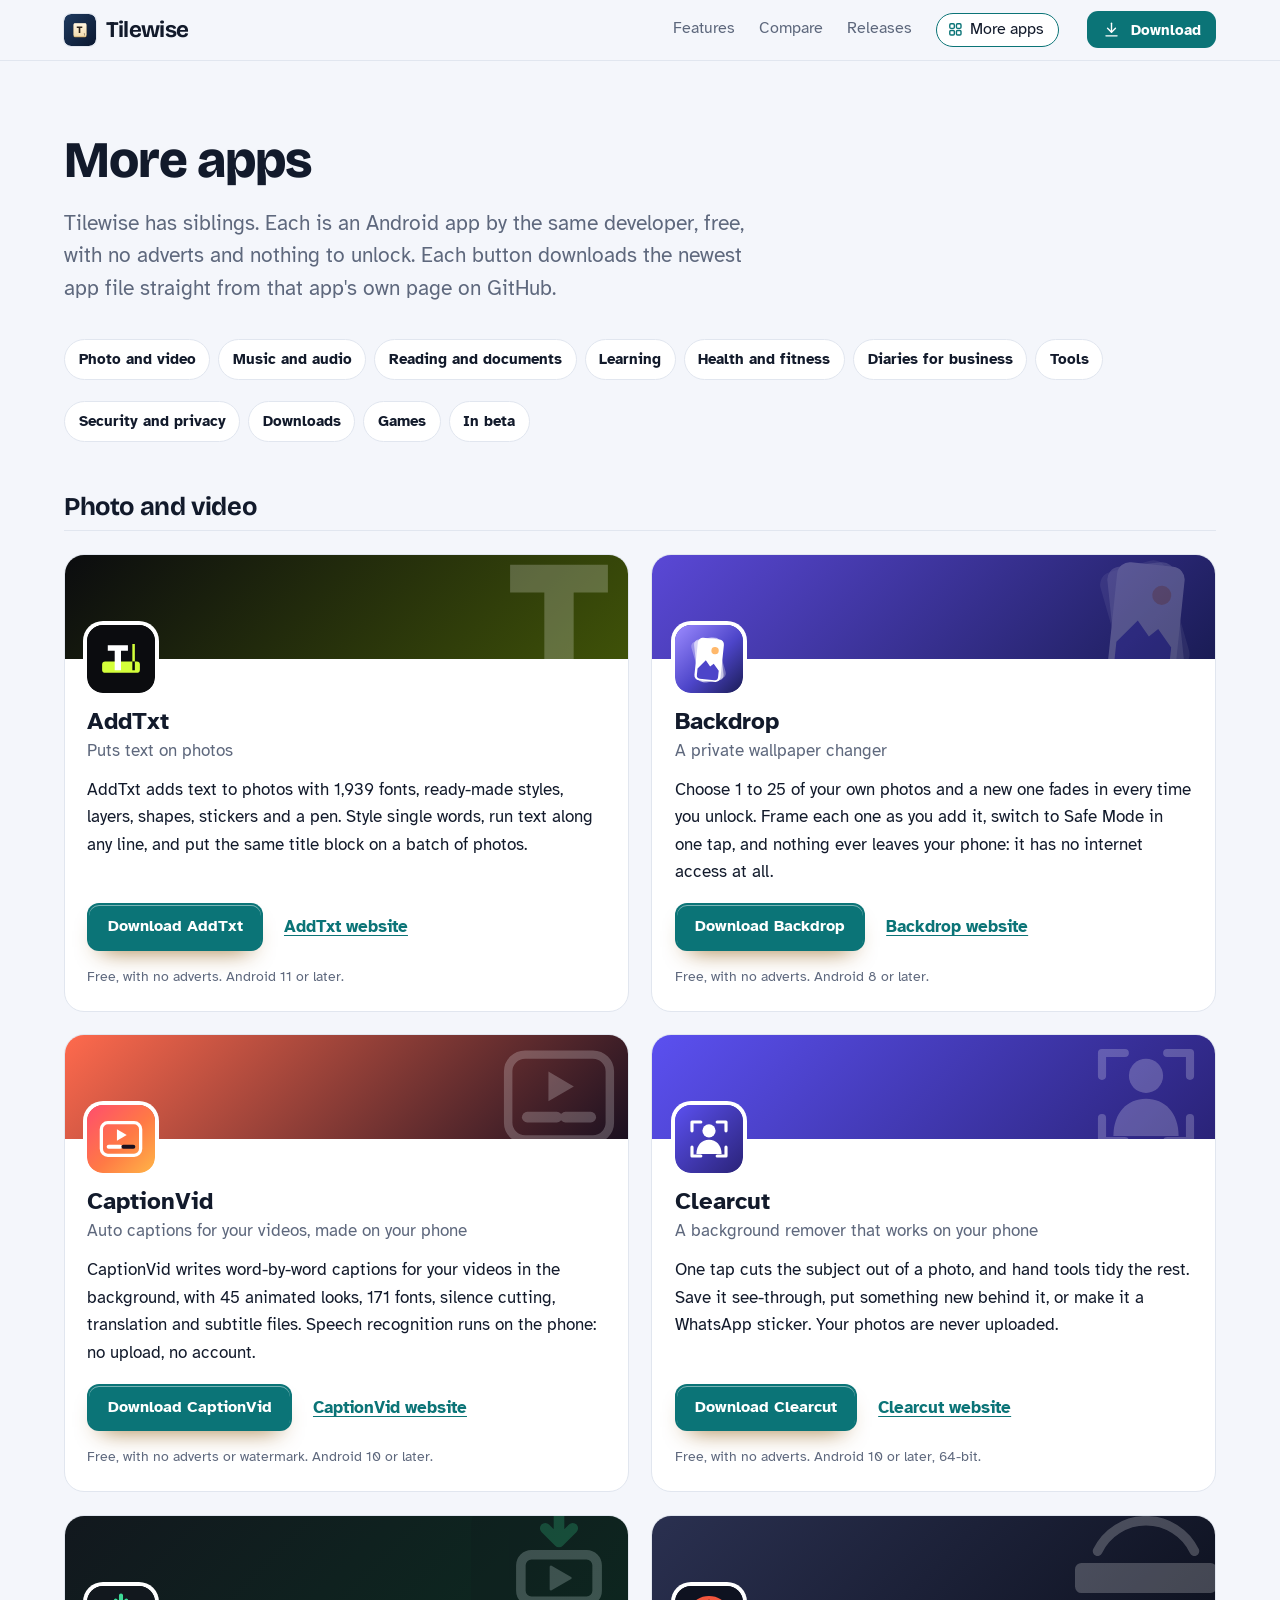
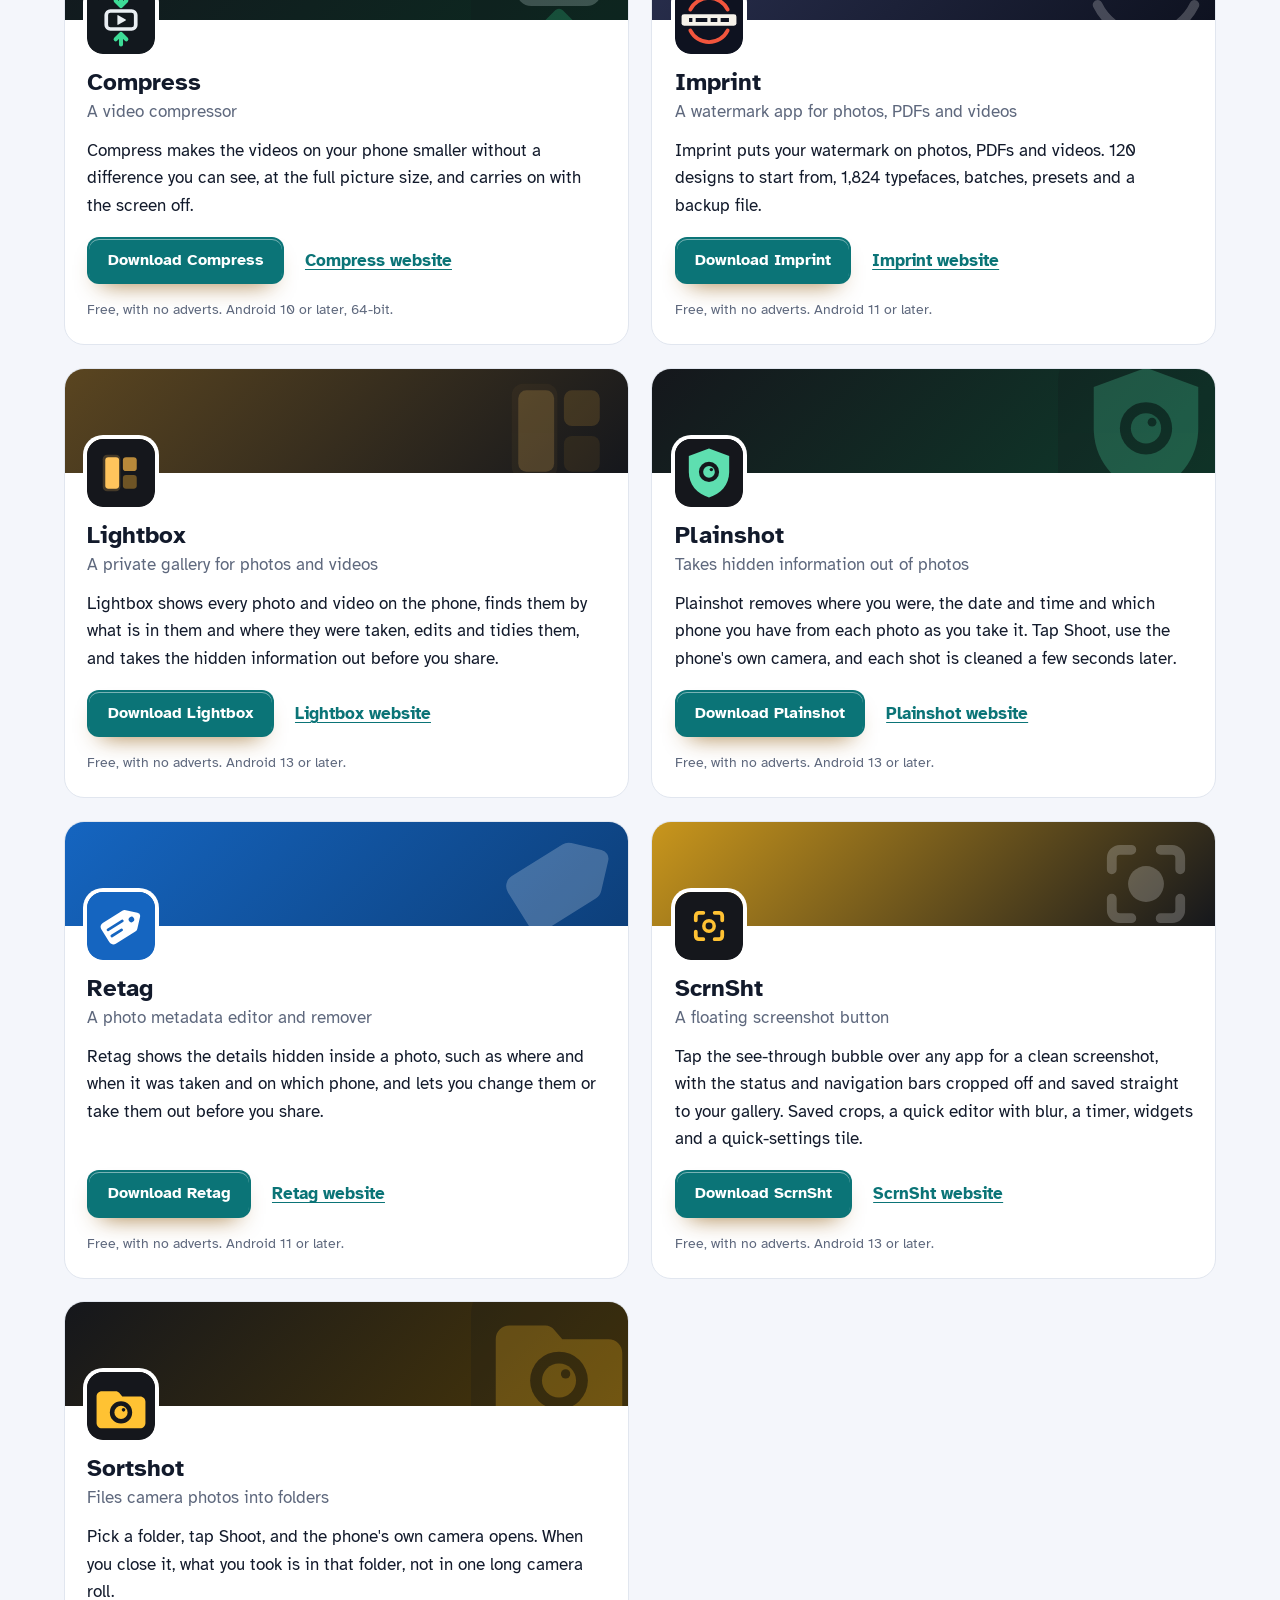
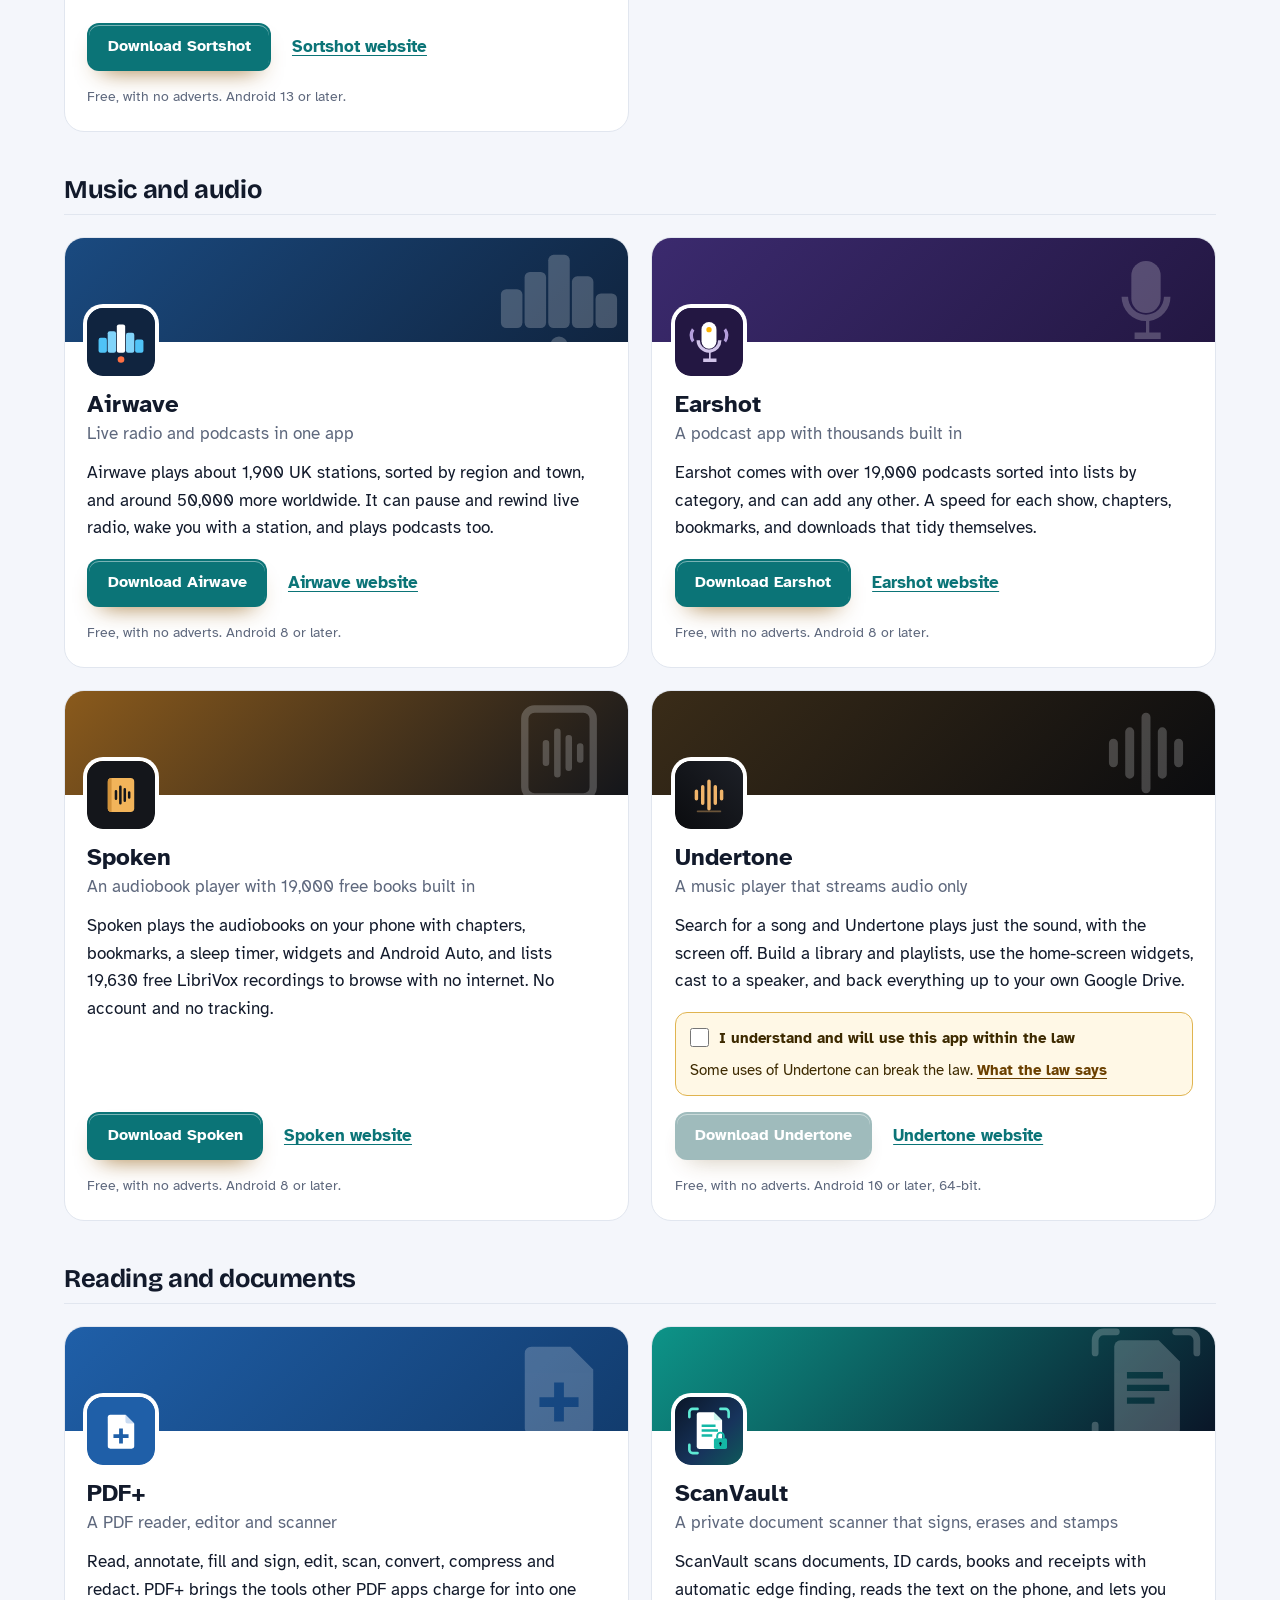
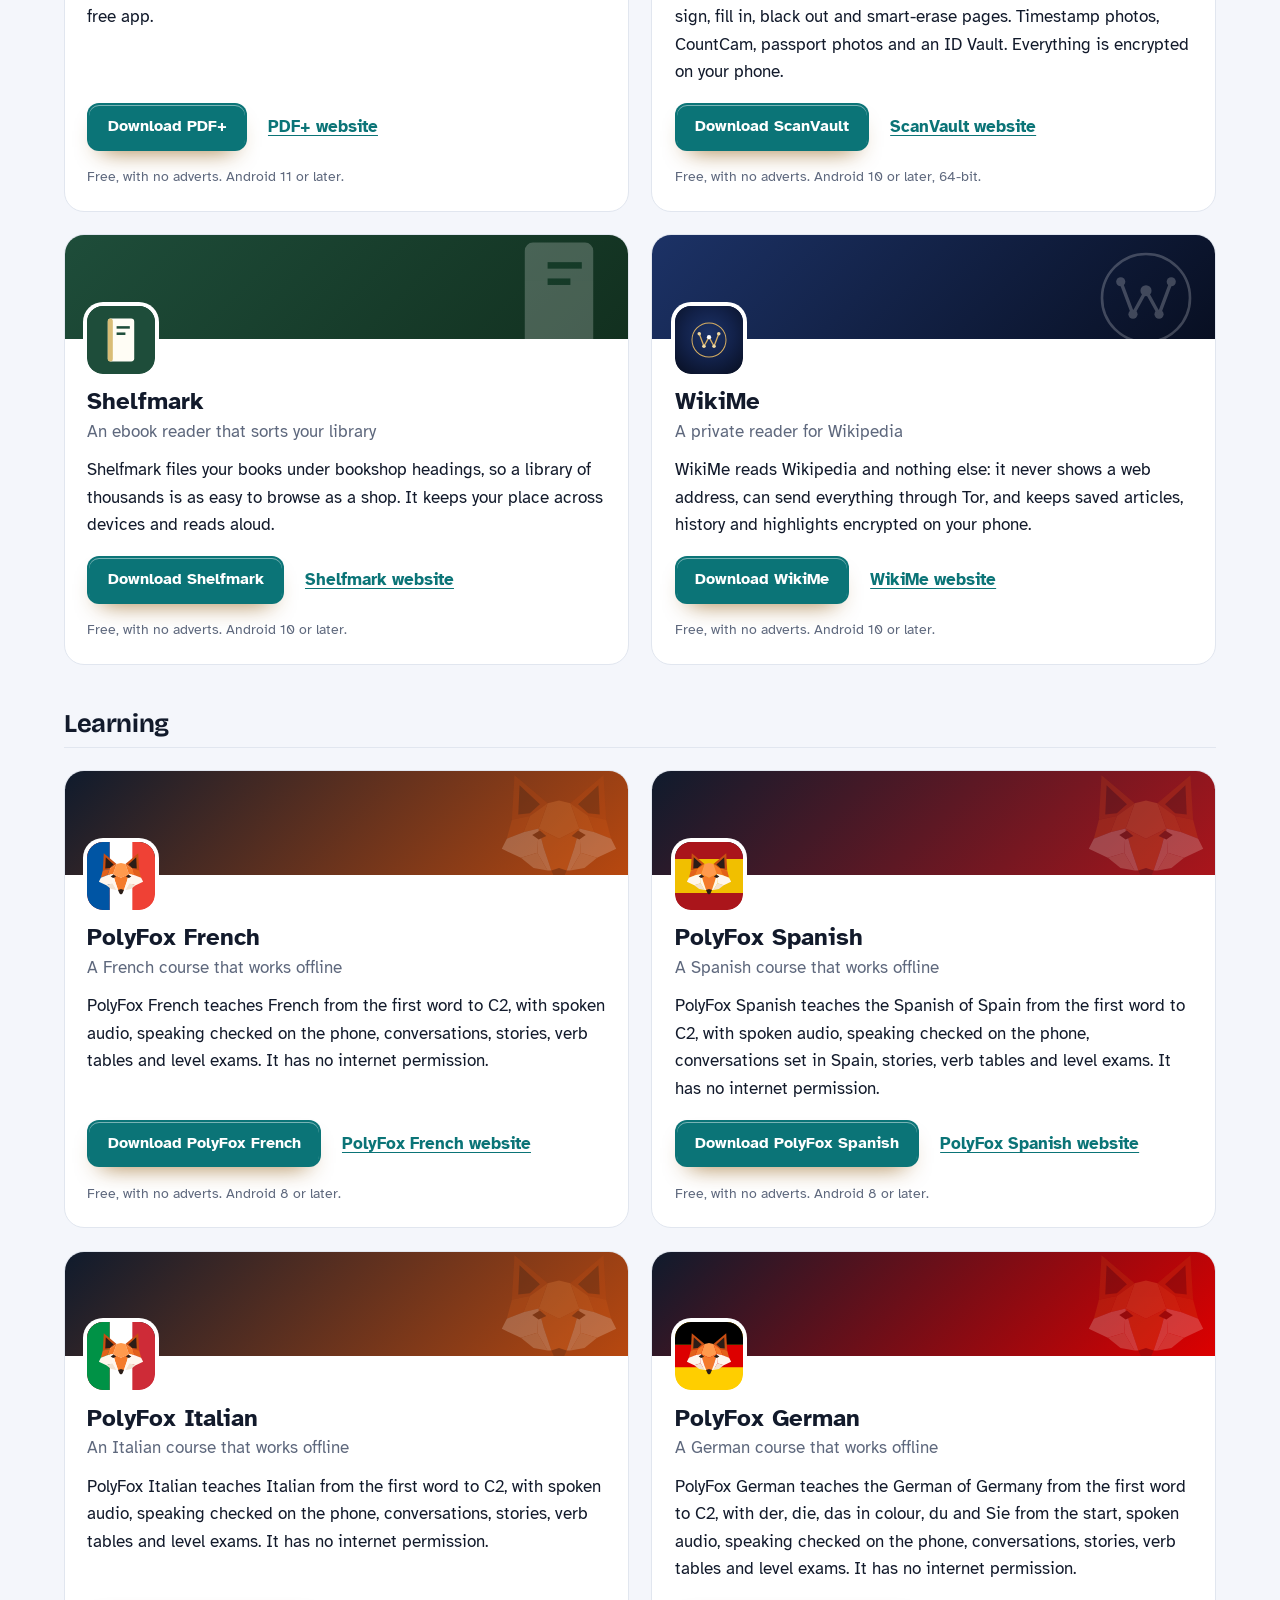
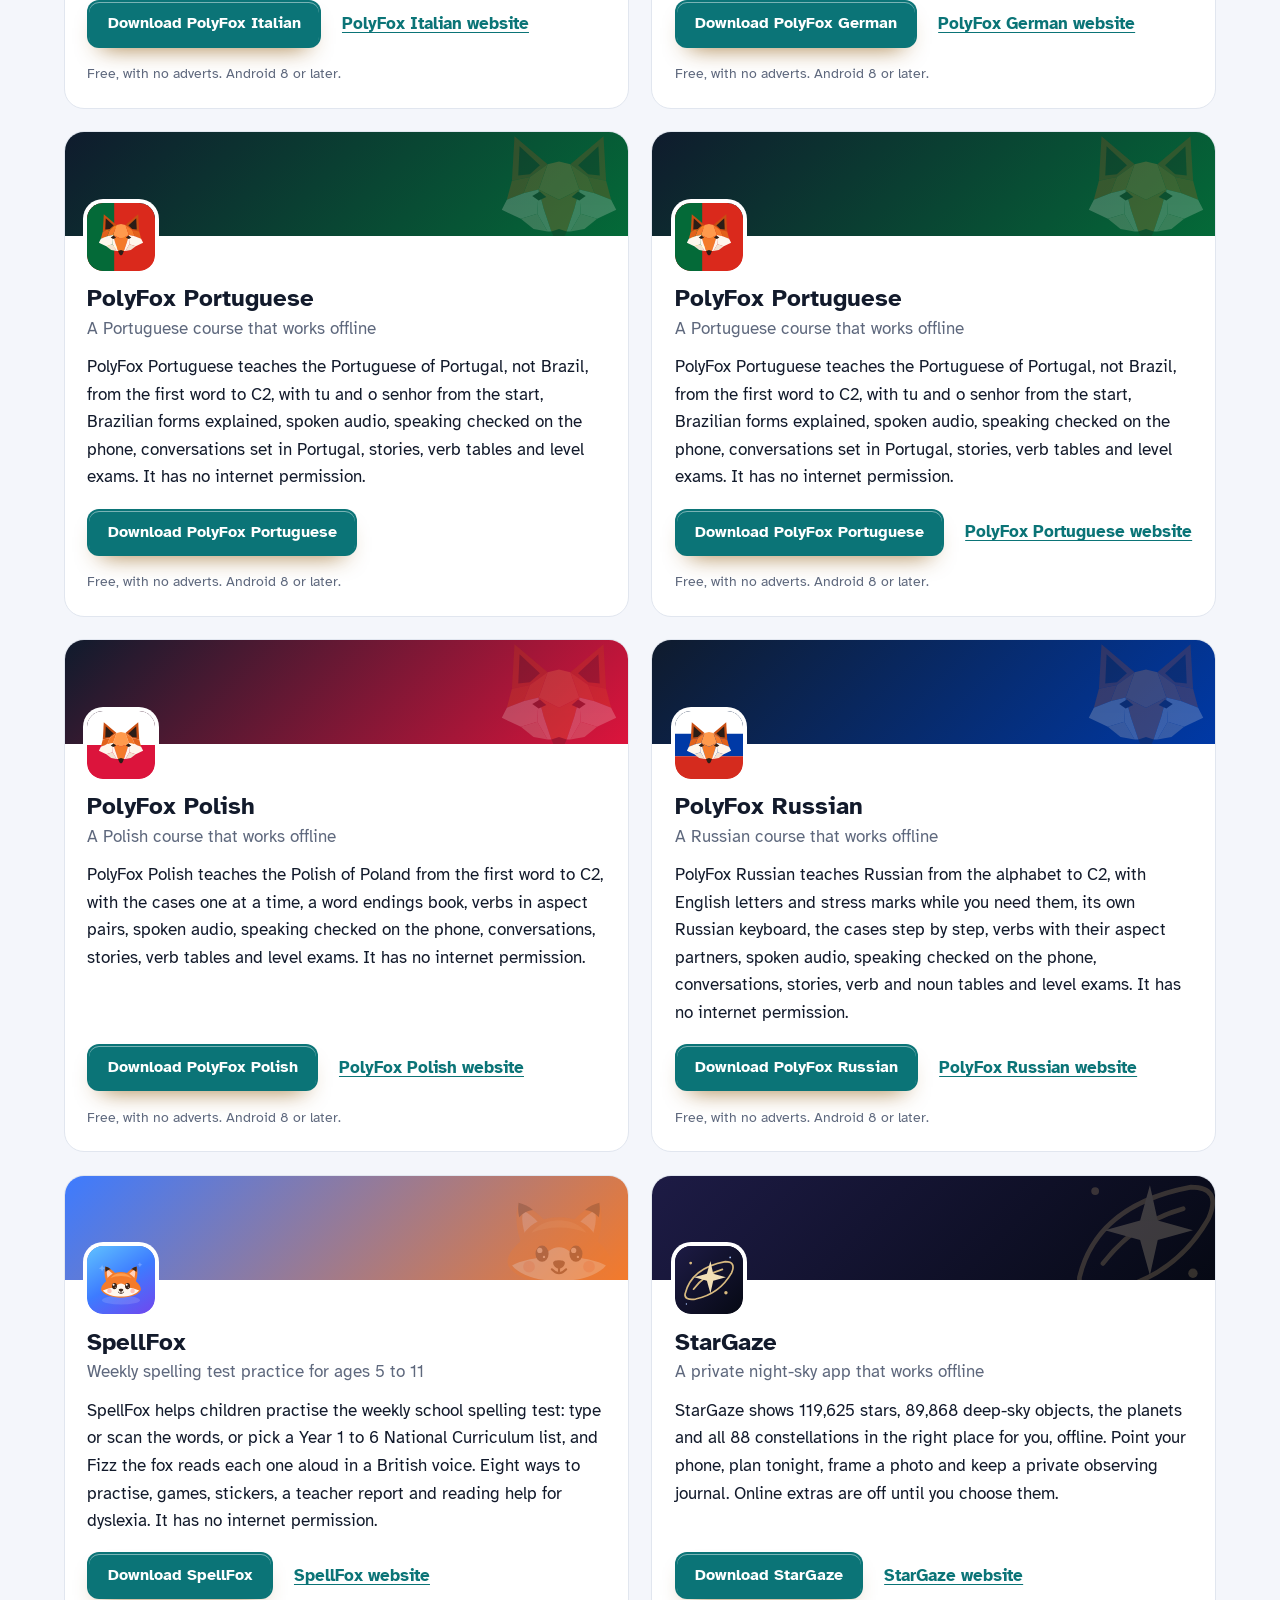
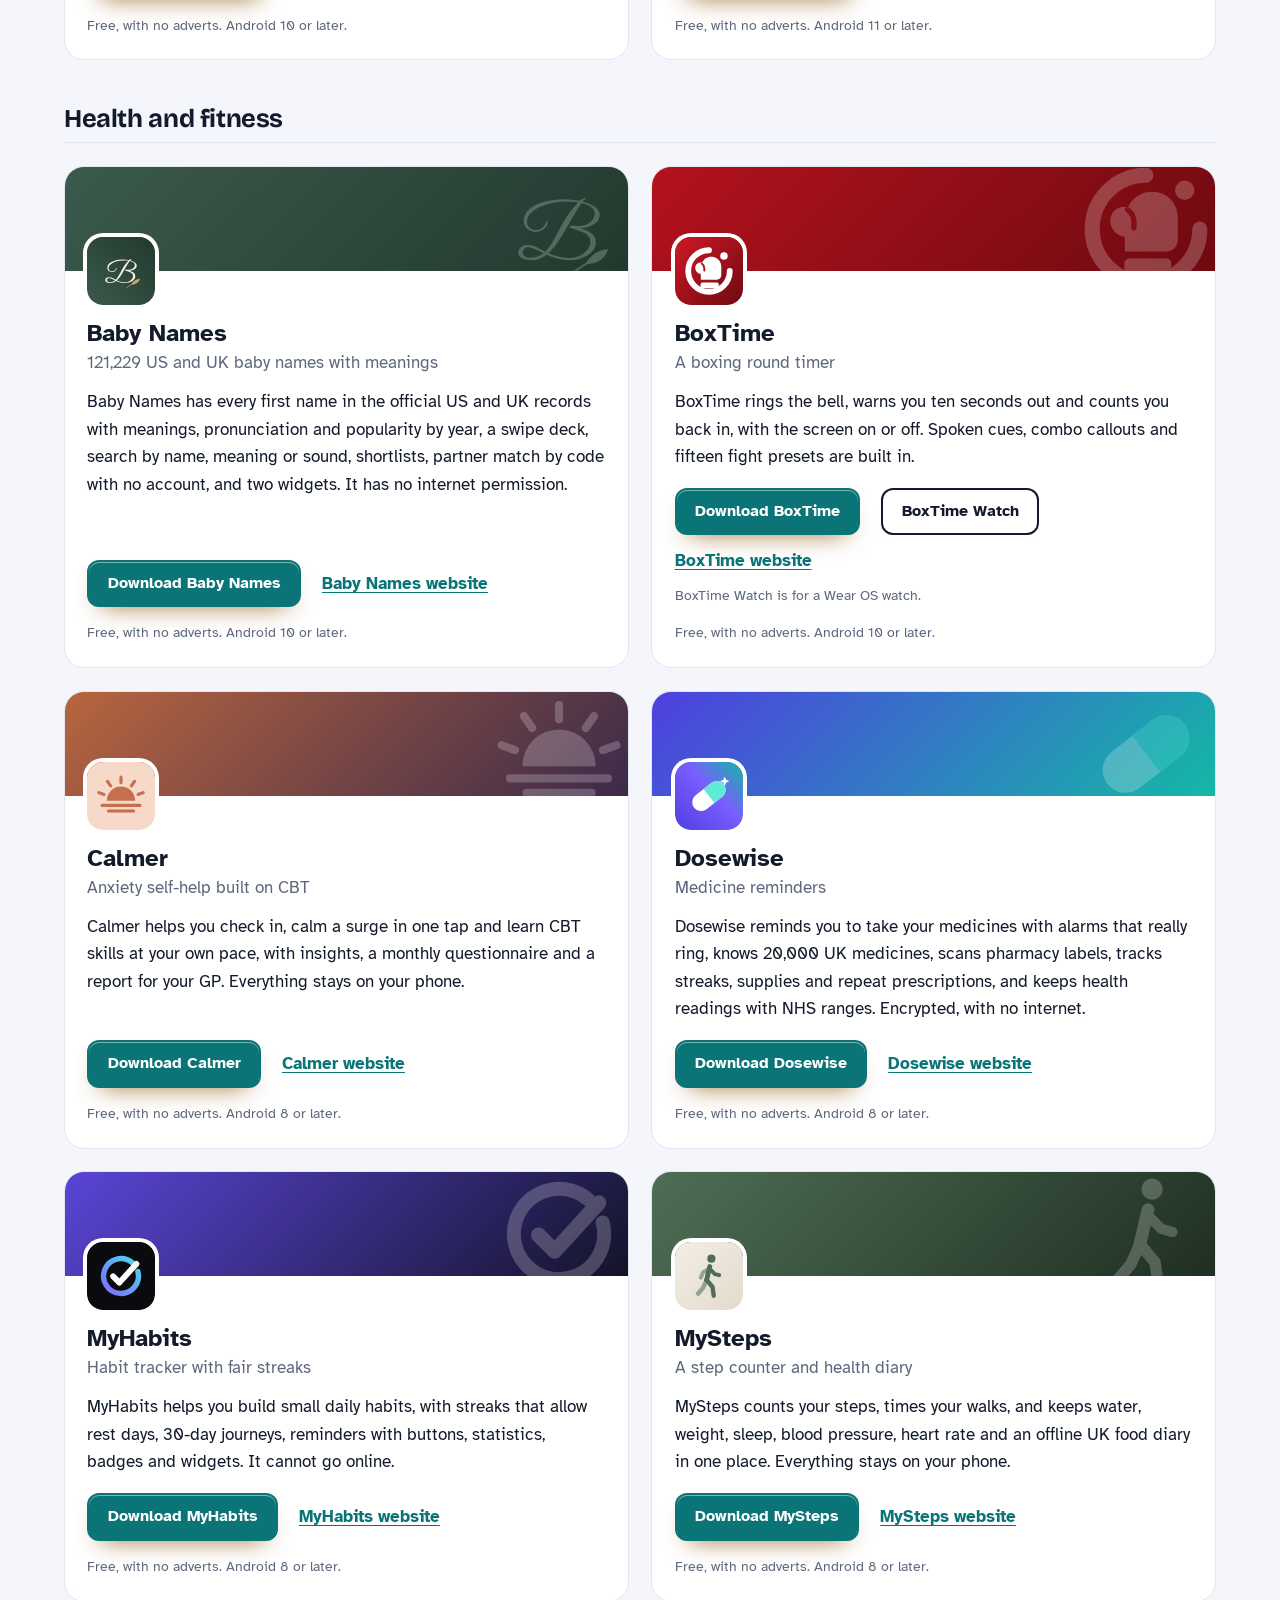
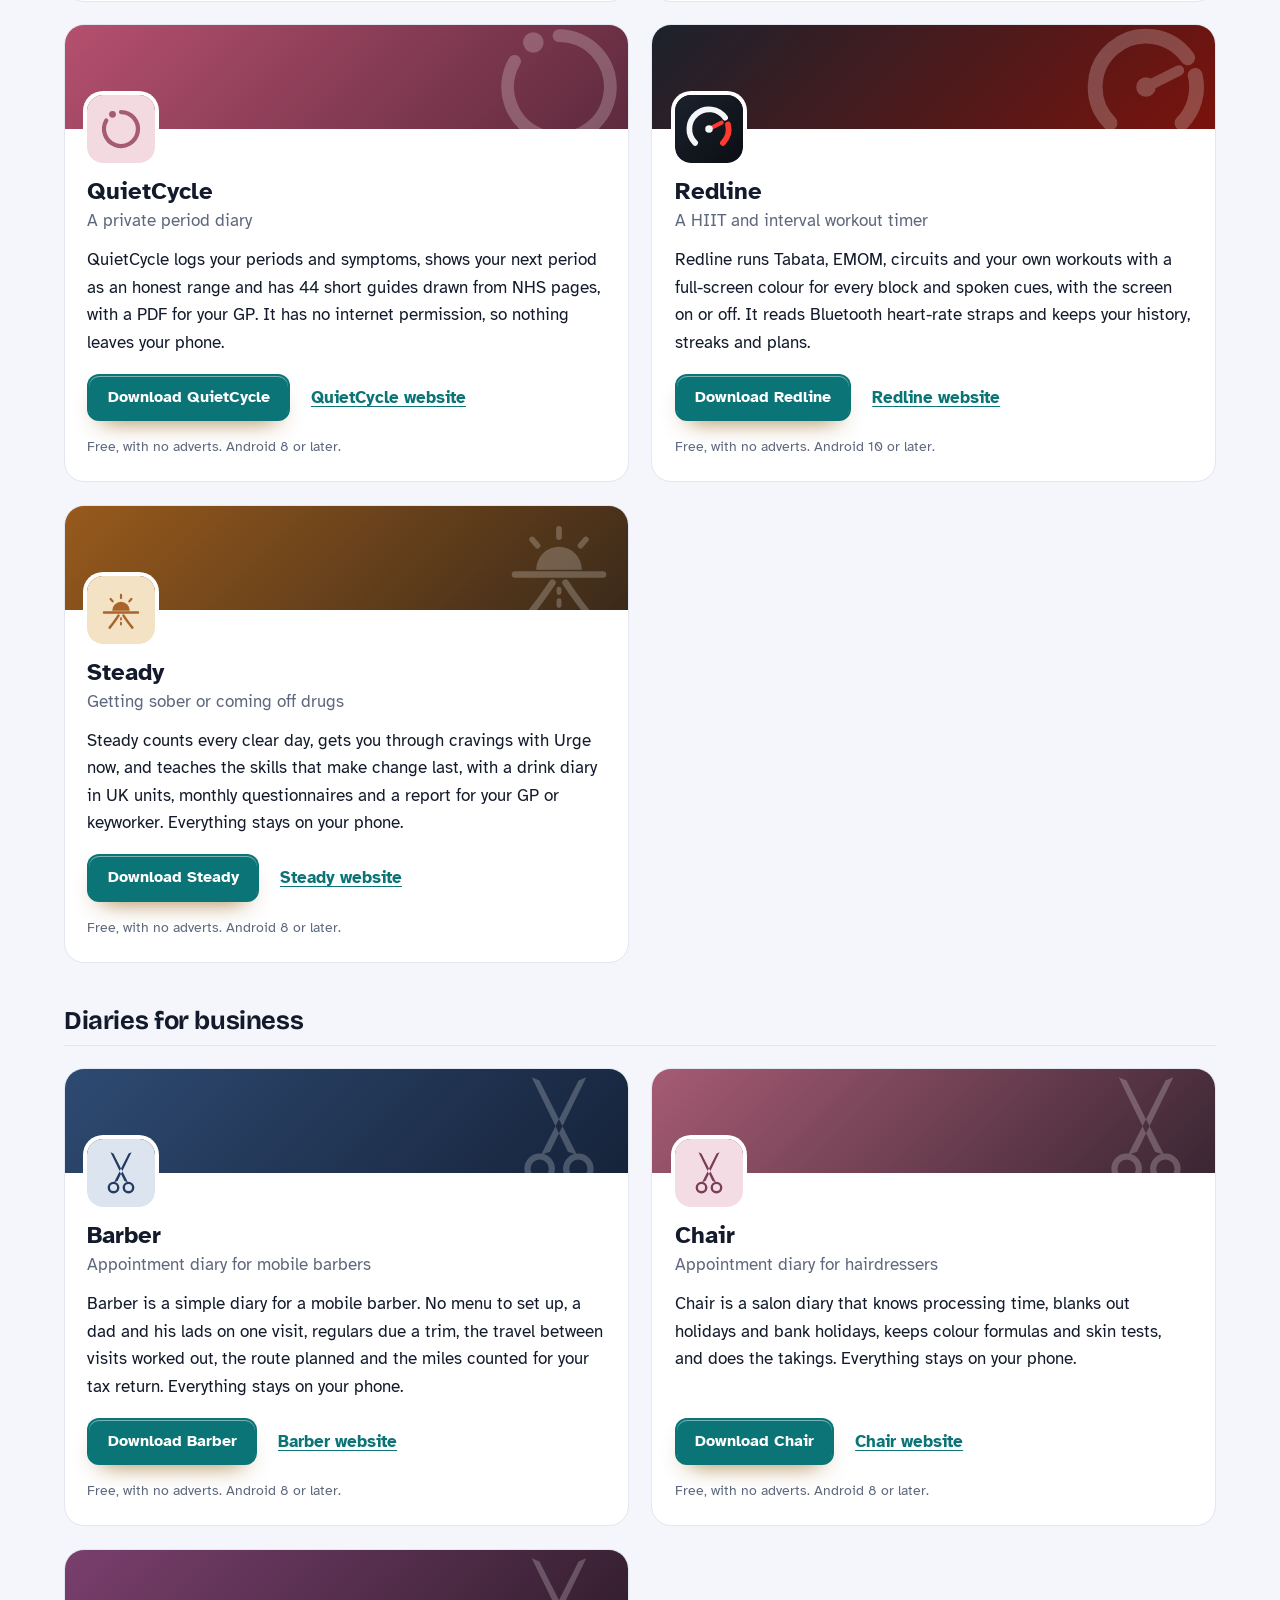
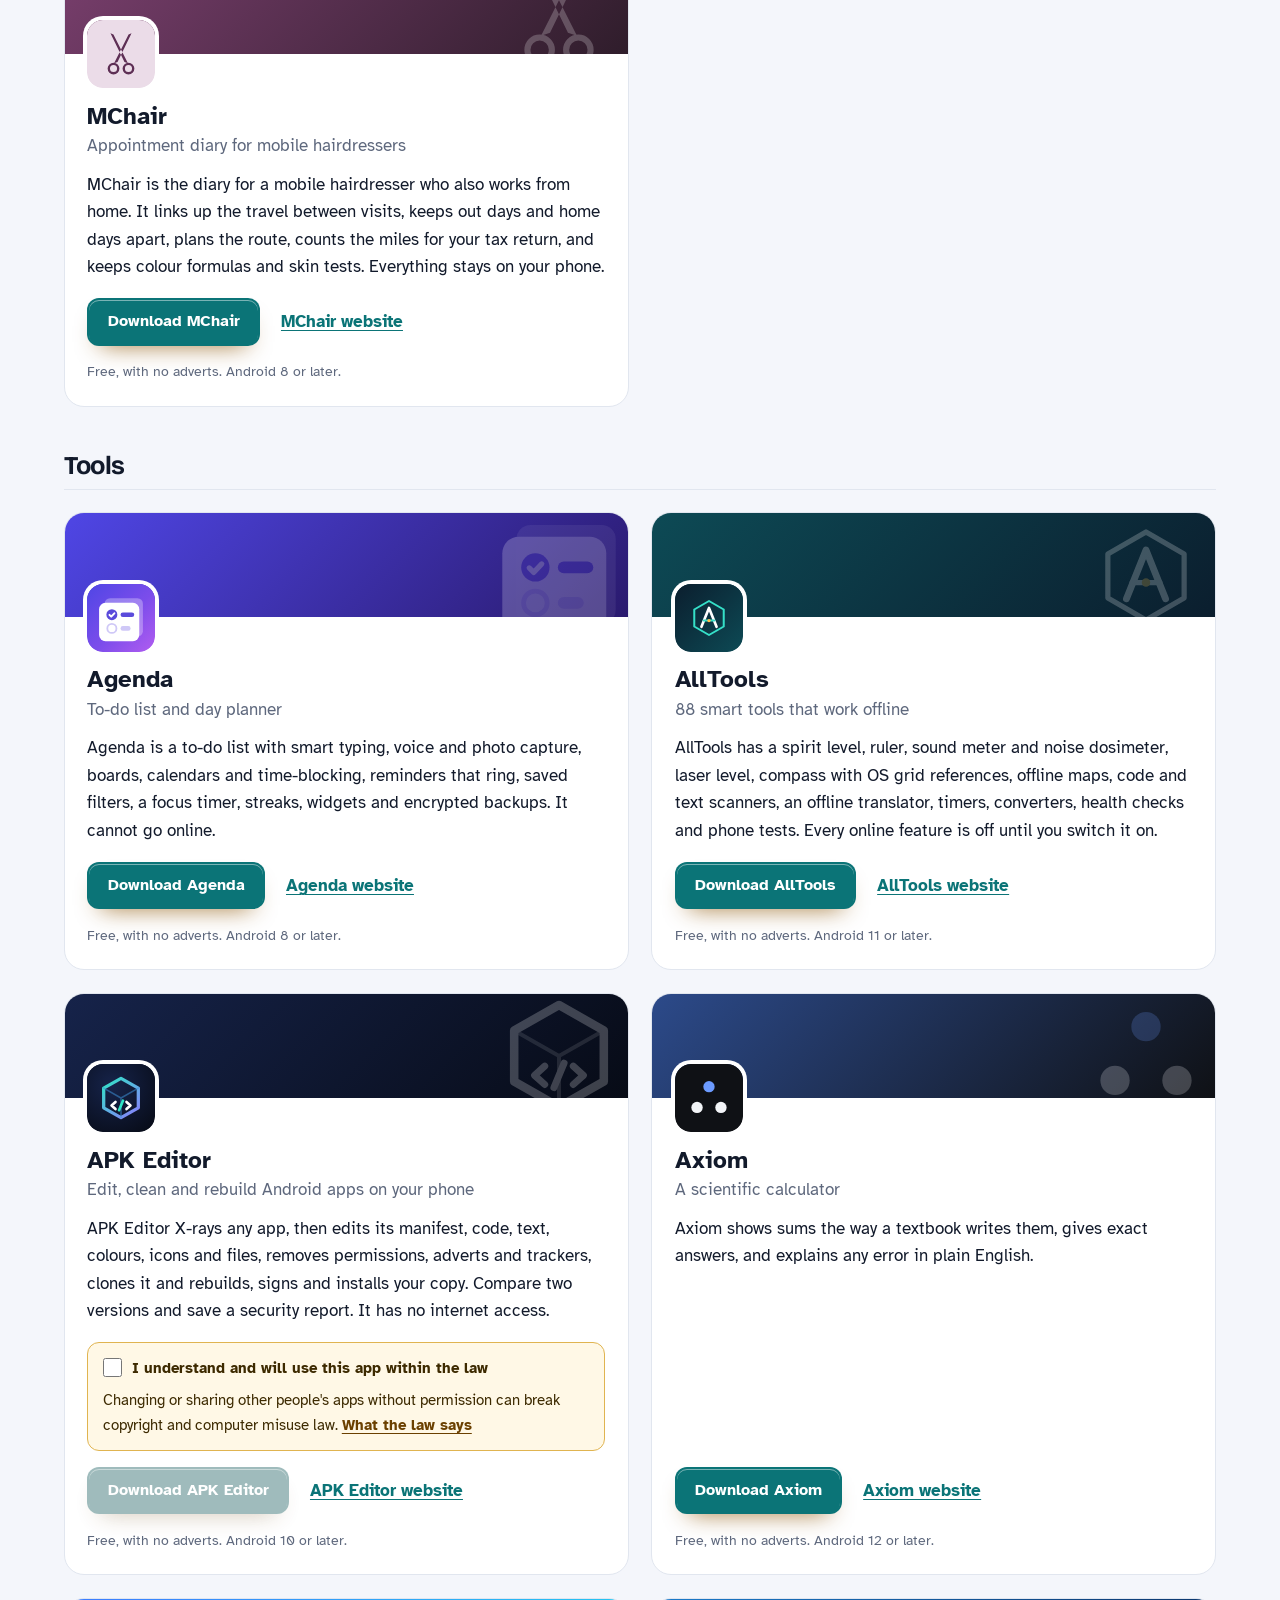
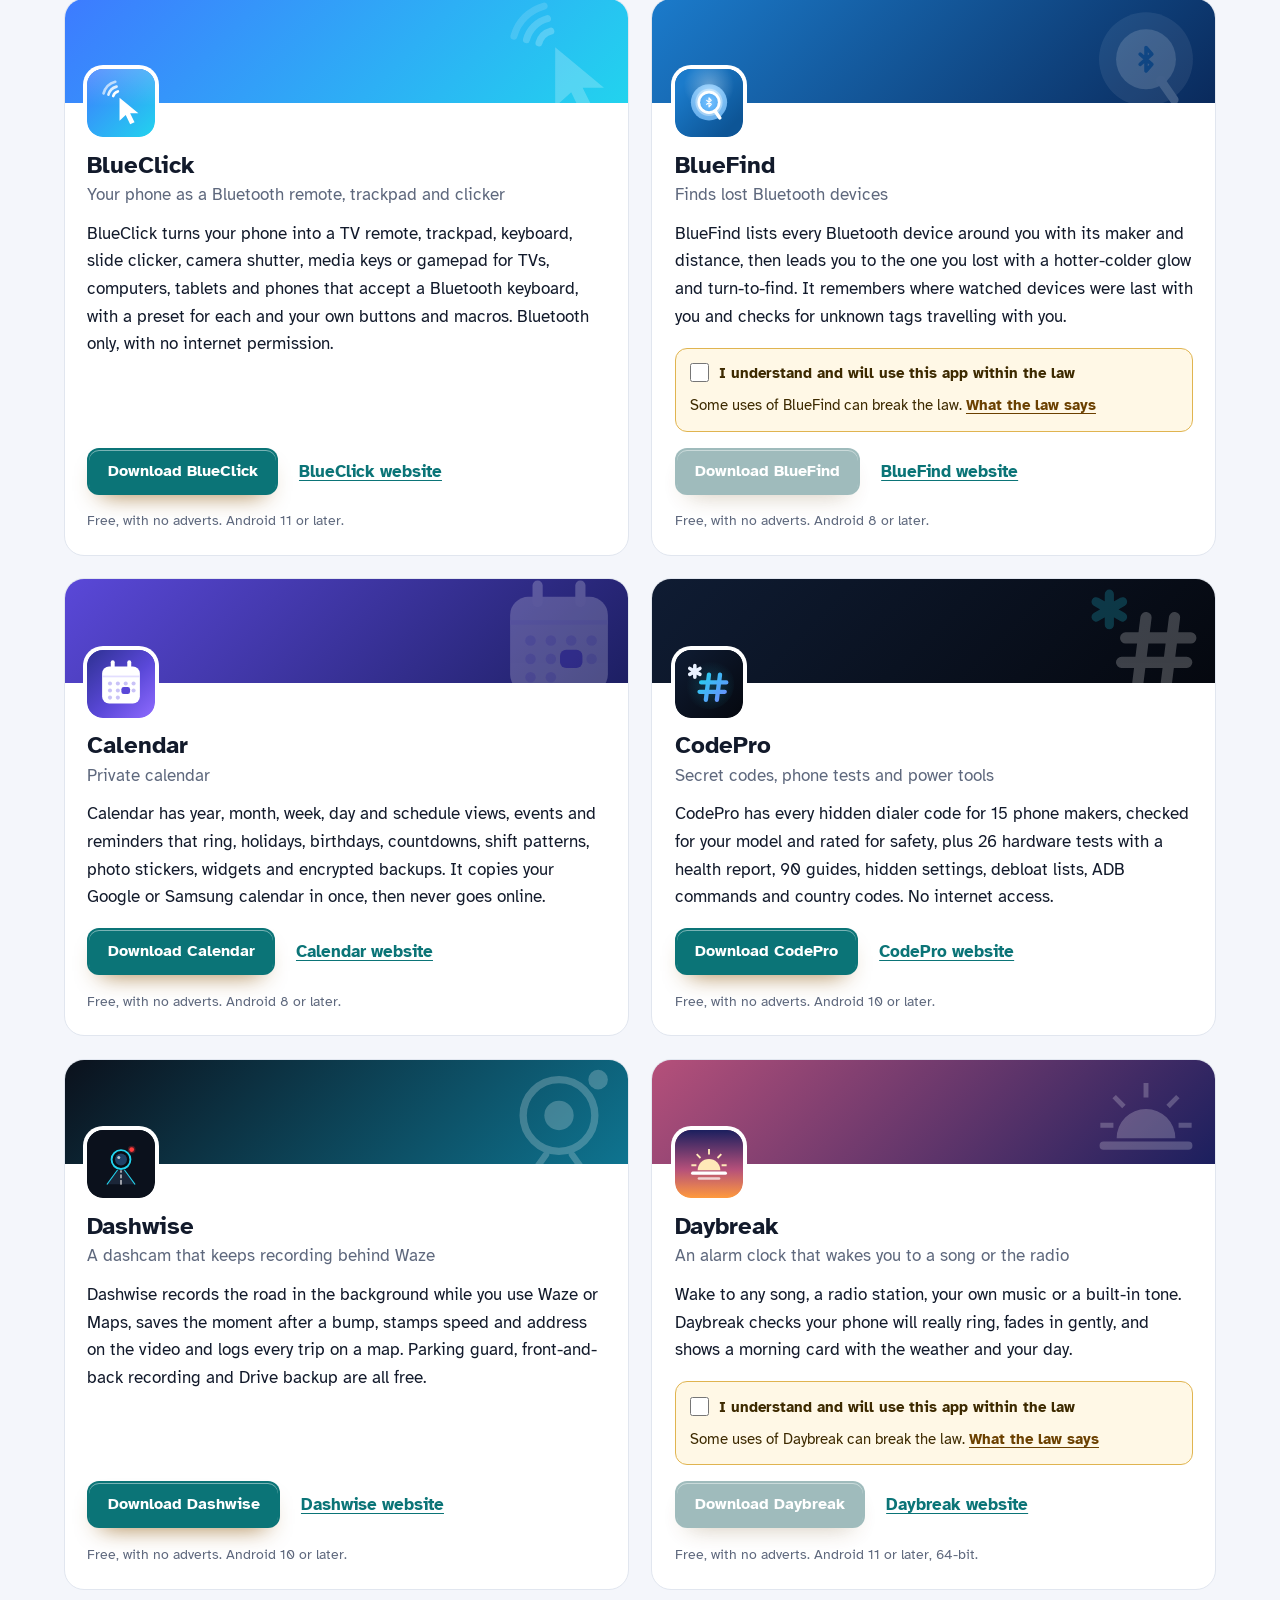
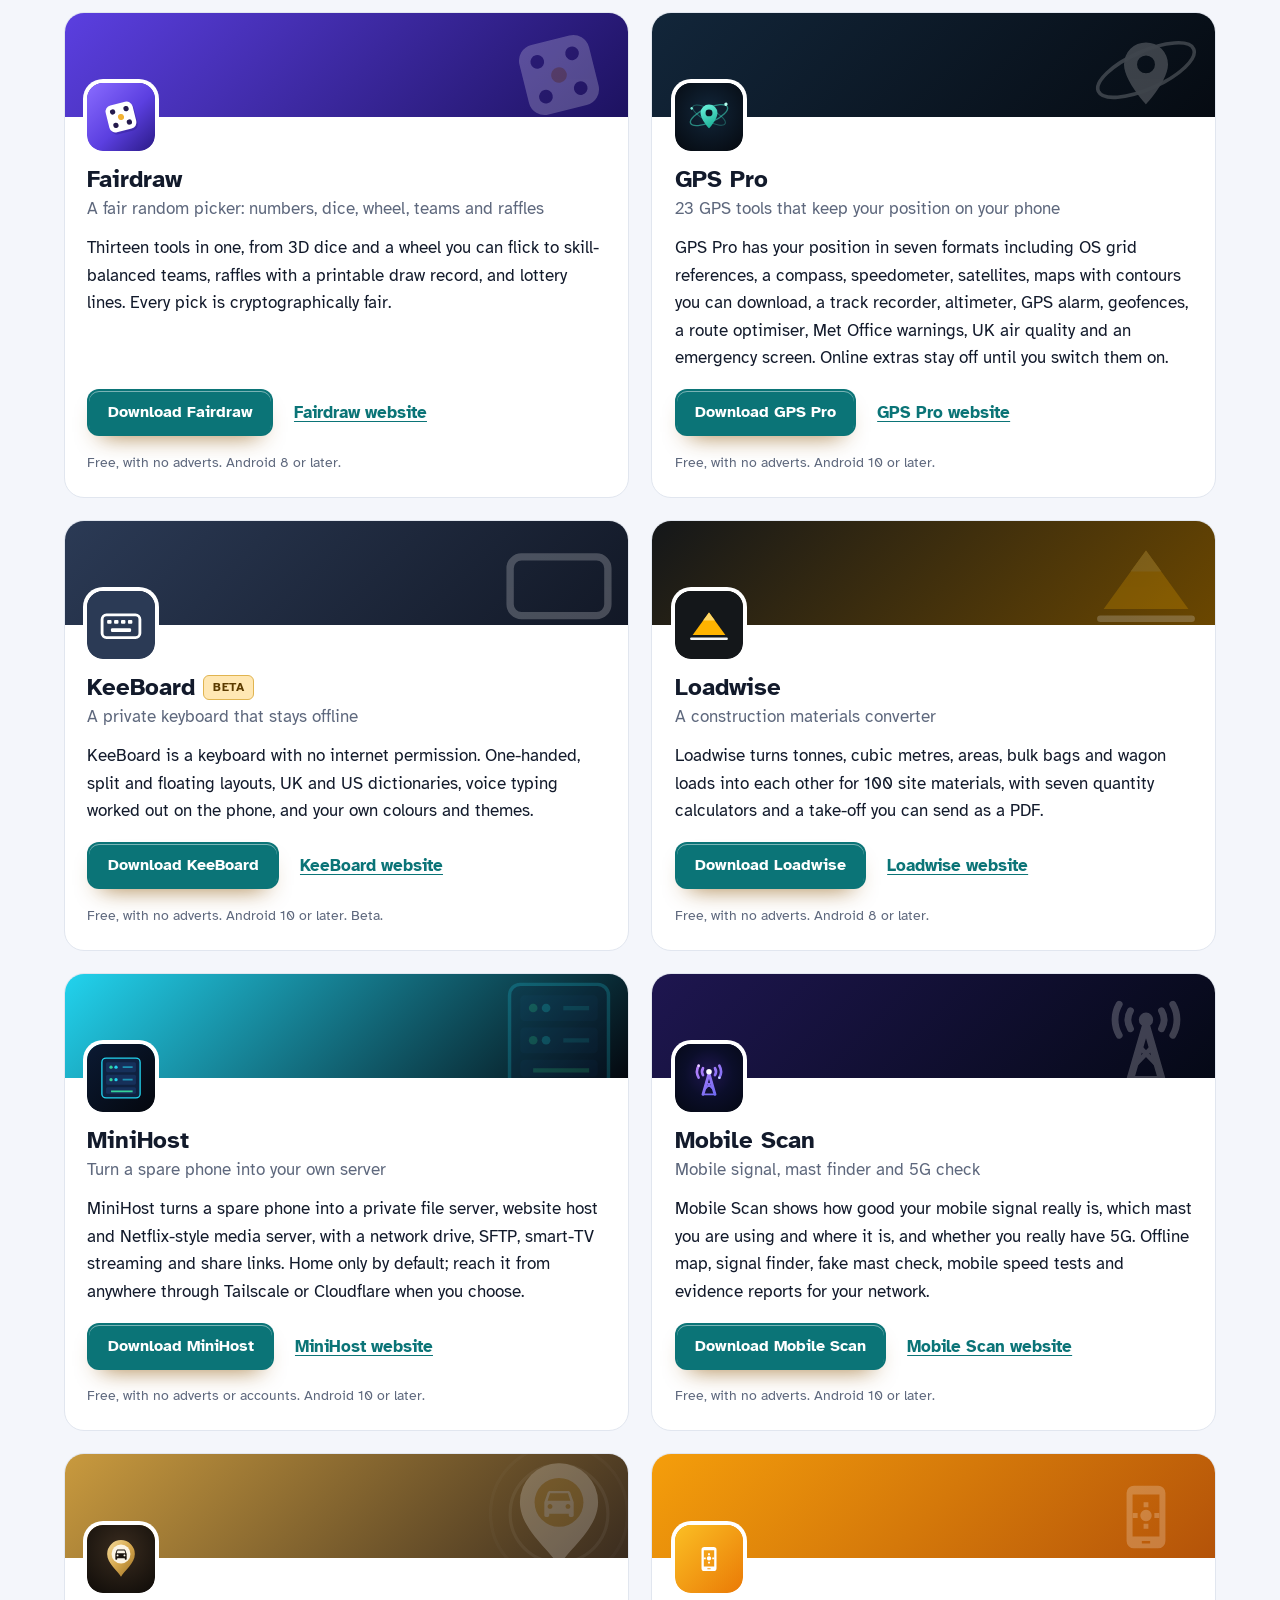
==== commit 2fcfc9f1: "More apps: add SpellFox" ====
--- a/more-apps.html
+++ b/more-apps.html
@@ -4,7 +4,7 @@
 <meta charset="utf-8">
 <meta name="viewport" content="width=device-width, initial-scale=1">
 <title>More free Android apps from the maker of Tilewise</title>
-<meta name="description" content="All 98 free Android apps from the maker of Tilewise, in one list by category, each with its download and a link to its website.">
+<meta name="description" content="All 99 free Android apps from the maker of Tilewise, in one list by category, each with its download and a link to its website.">
 <meta name="author" content="Jonathan Jackson">
 <link rel="canonical" href="https://customgpter.github.io/tilewise/more-apps.html">
 <meta name="theme-color" content="#f4f6fb" media="(prefers-color-scheme: light)">
@@ -12,7 +12,7 @@
 <meta property="og:type" content="website">
 <meta property="og:site_name" content="Tilewise">
 <meta property="og:title" content="More free Android apps from the maker of Tilewise">
-<meta property="og:description" content="All 98 free Android apps from the maker of Tilewise, in one list by category, each with its download and a link to its website.">
+<meta property="og:description" content="All 99 free Android apps from the maker of Tilewise, in one list by category, each with its download and a link to its website.">
 <meta property="og:url" content="https://customgpter.github.io/tilewise/more-apps.html">
 <meta property="og:image" content="https://customgpter.github.io/tilewise/assets/og.png">
 <meta property="og:image:width" content="1200">
@@ -26,7 +26,7 @@
 <link rel="preload" href="./assets/fonts/atkinson-hyperlegible-latin-400-normal.woff2" as="font" type="font/woff2" crossorigin>
 <link rel="stylesheet" href="./assets/site.css?v=1">
 <link rel="stylesheet" href="./assets/house.css?v=1">
-<script type="application/ld+json">{"@context":"https://schema.org","@type":"ItemList","name":"Apps from the maker of Tilewise","url":"https://customgpter.github.io/tilewise/more-apps.html","itemListElement":[{"@type":"ListItem","position":1,"name":"AddTxt","url":"https://customgpter.github.io/addtxt/"},{"@type":"ListItem","position":2,"name":"Backdrop","url":"https://customgpter.github.io/backdrop/"},{"@type":"ListItem","position":3,"name":"CaptionVid","url":"https://customgpter.github.io/captionvid/"},{"@type":"ListItem","position":4,"name":"Clearcut","url":"https://customgpter.github.io/clearcut/"},{"@type":"ListItem","position":5,"name":"Compress","url":"https://customgpter.github.io/compress/"},{"@type":"ListItem","position":6,"name":"Imprint","url":"https://customgpter.github.io/imprint/"},{"@type":"ListItem","position":7,"name":"Lightbox","url":"https://customgpter.github.io/lightbox/"},{"@type":"ListItem","position":8,"name":"Plainshot","url":"https://customgpter.github.io/plainshot/"},{"@type":"ListItem","position":9,"name":"Retag","url":"https://customgpter.github.io/retag/"},{"@type":"ListItem","position":10,"name":"ScrnSht","url":"https://customgpter.github.io/scrnsht/"},{"@type":"ListItem","position":11,"name":"Sortshot","url":"https://customgpter.github.io/sortshot/"},{"@type":"ListItem","position":12,"name":"Airwave","url":"https://customgpter.github.io/airwave/"},{"@type":"ListItem","position":13,"name":"Earshot","url":"https://customgpter.github.io/earshot/"},{"@type":"ListItem","position":14,"name":"Spoken","url":"https://customgpter.github.io/spoken/"},{"@type":"ListItem","position":15,"name":"Undertone","url":"https://customgpter.github.io/undertone/"},{"@type":"ListItem","position":16,"name":"PDF+","url":"https://customgpter.github.io/pdfplus/"},{"@type":"ListItem","position":17,"name":"ScanVault","url":"https://customgpter.github.io/scanvault/"},{"@type":"ListItem","position":18,"name":"Shelfmark","url":"https://customgpter.github.io/shelfmark/"},{"@type":"ListItem","position":19,"name":"WikiMe","url":"https://customgpter.github.io/wikime/"},{"@type":"ListItem","position":20,"name":"PolyFox French","url":"https://customgpter.github.io/polyfox/"},{"@type":"ListItem","position":21,"name":"PolyFox German","url":"https://customgpter.github.io/polyfox-german/"},{"@type":"ListItem","position":22,"name":"PolyFox Portuguese","url":"https://customgpter.github.io/polyfox-portuguese/"},{"@type":"ListItem","position":23,"name":"PolyFox Polish","url":"https://customgpter.github.io/polyfox-polish/"},{"@type":"ListItem","position":24,"name":"PolyFox Russian","url":"https://customgpter.github.io/polyfox-russian/"},{"@type":"ListItem","position":25,"name":"StarGaze","url":"https://customgpter.github.io/stargaze/"},{"@type":"ListItem","position":26,"name":"Baby Names","url":"https://customgpter.github.io/babynames/"},{"@type":"ListItem","position":27,"name":"BoxTime","url":"https://customgpter.github.io/boxtime/"},{"@type":"ListItem","position":28,"name":"Calmer","url":"https://customgpter.github.io/calmer/"},{"@type":"ListItem","position":29,"name":"Dosewise","url":"https://customgpter.github.io/dosewise/"},{"@type":"ListItem","position":30,"name":"MyHabits","url":"https://customgpter.github.io/myhabits/"},{"@type":"ListItem","position":31,"name":"MySteps","url":"https://customgpter.github.io/mysteps/"},{"@type":"ListItem","position":32,"name":"QuietCycle","url":"https://customgpter.github.io/quietcycle/"},{"@type":"ListItem","position":33,"name":"Redline","url":"https://customgpter.github.io/redline/"},{"@type":"ListItem","position":34,"name":"Steady","url":"https://customgpter.github.io/steady/"},{"@type":"ListItem","position":35,"name":"Barber","url":"https://customgpter.github.io/barber/"},{"@type":"ListItem","position":36,"name":"Chair","url":"https://customgpter.github.io/chair/"},{"@type":"ListItem","position":37,"name":"MChair","url":"https://customgpter.github.io/mchair/"},{"@type":"ListItem","position":38,"name":"Agenda","url":"https://customgpter.github.io/agenda/"},{"@type":"ListItem","position":39,"name":"AllTools","url":"https://customgpter.github.io/alltools/"},{"@type":"ListItem","position":40,"name":"APK Editor","url":"https://customgpter.github.io/apkeditor/"},{"@type":"ListItem","position":41,"name":"Axiom","url":"https://customgpter.github.io/axiom/"},{"@type":"ListItem","position":42,"name":"BlueClick","url":"https://customgpter.github.io/blueclick/"},{"@type":"ListItem","position":43,"name":"BlueFind","url":"https://customgpter.github.io/bluefind/"},{"@type":"ListItem","position":44,"name":"Calendar","url":"https://customgpter.github.io/calendar/"},{"@type":"ListItem","position":45,"name":"CodePro","url":"https://customgpter.github.io/codepro/"},{"@type":"ListItem","position":46,"name":"Dashwise","url":"https://customgpter.github.io/dashwise/"},{"@type":"ListItem","position":47,"name":"Daybreak","url":"https://customgpter.github.io/daybreak/"},{"@type":"ListItem","position":48,"name":"Fairdraw","url":"https://customgpter.github.io/fairdraw/"},{"@type":"ListItem","position":49,"name":"GPS Pro","url":"https://customgpter.github.io/gpspro/"},{"@type":"ListItem","position":50,"name":"KeeBoard","url":"https://customgpter.github.io/keeboard/"},{"@type":"ListItem","position":51,"name":"Loadwise","url":"https://customgpter.github.io/loadwise/"},{"@type":"ListItem","position":52,"name":"MiniHost","url":"https://customgpter.github.io/minihost/"},{"@type":"ListItem","position":53,"name":"Mobile Scan","url":"https://customgpter.github.io/mobilescan/"},{"@type":"ListItem","position":54,"name":"Parkwise","url":"https://customgpter.github.io/parkwise/"},{"@type":"ListItem","position":55,"name":"Pocketmind","url":"https://customgpter.github.io/pocketmind/"},{"@type":"ListItem","position":56,"name":"Refine","url":"https://customgpter.github.io/refine/"},{"@type":"ListItem","position":57,"name":"Shiftwise","url":"https://customgpter.github.io/shiftwise/"},{"@type":"ListItem","position":58,"name":"SimpleCalc","url":"https://customgpter.github.io/simplecalc/"},{"@type":"ListItem","position":59,"name":"Skyline","url":"https://customgpter.github.io/skyline/"},{"@type":"ListItem","position":60,"name":"Slipway","url":"https://customgpter.github.io/slipway/"},{"@type":"ListItem","position":61,"name":"Tagger","url":"https://customgpter.github.io/tagger/"},{"@type":"ListItem","position":62,"name":"TotalClean","url":"https://customgpter.github.io/totalclean/"},{"@type":"ListItem","position":63,"name":"TVLink","url":"https://customgpter.github.io/tvlink/"},{"@type":"ListItem","position":64,"name":"Unbox","url":"https://customgpter.github.io/unbox/"},{"@type":"ListItem","position":65,"name":"WhatsKeep","url":"https://customgpter.github.io/whatskeep/"},{"@type":"ListItem","position":66,"name":"WiFi Scan","url":"https://customgpter.github.io/wifiscan/"},{"@type":"ListItem","position":67,"name":"Auditly","url":"https://customgpter.github.io/auditly/"},{"@type":"ListItem","position":68,"name":"Backchannel","url":"https://customgpter.github.io/backchannel/"},{"@type":"ListItem","position":69,"name":"ENotes","url":"https://customgpter.github.io/enotes/"},{"@type":"ListItem","position":70,"name":"FindMe","url":"https://customgpter.github.io/findme/"},{"@type":"ListItem","position":71,"name":"iLock","url":"https://customgpter.github.io/ilock/"},{"@type":"ListItem","position":72,"name":"ImSafe","url":"https://customgpter.github.io/imsafe/"},{"@type":"ListItem","position":73,"name":"IShred","url":"https://customgpter.github.io/ishred/"},{"@type":"ListItem","position":74,"name":"LockBox","url":"https://customgpter.github.io/lockbox/"},{"@type":"ListItem","position":75,"name":"PassVault","url":"https://customgpter.github.io/passvault/"},{"@type":"ListItem","position":76,"name":"SpyFind","url":"https://customgpter.github.io/spyfind/"},{"@type":"ListItem","position":77,"name":"TextWipe","url":"https://customgpter.github.io/textwipe/"},{"@type":"ListItem","position":78,"name":"Tracewire","url":"https://customgpter.github.io/tracewire/"},{"@type":"ListItem","position":79,"name":"Vigil","url":"https://customgpter.github.io/vigil/"},{"@type":"ListItem","position":80,"name":"Grab","url":"https://customgpter.github.io/grab/"},{"@type":"ListItem","position":81,"name":"Swarm","url":"https://customgpter.github.io/swarm/"},{"@type":"ListItem","position":82,"name":"Plane Games","url":"https://customgpter.github.io/plane-games/"},{"@type":"ListItem","position":83,"name":"Ninefold","url":"https://customgpter.github.io/ninefold/"},{"@type":"ListItem","position":84,"name":"Cubewise","url":"https://customgpter.github.io/cubewise/"},{"@type":"ListItem","position":85,"name":"Tilewise","url":"https://customgpter.github.io/tilewise/"},{"@type":"ListItem","position":86,"name":"Letterwise","url":"https://customgpter.github.io/letterwise/"},{"@type":"ListItem","position":87,"name":"Kingside","url":"https://customgpter.github.io/kingside/"},{"@type":"ListItem","position":88,"name":"Deckhand","url":"https://customgpter.github.io/deckhand/"},{"@type":"ListItem","position":89,"name":"SNESForge","url":"https://customgpter.github.io/snesforge/"},{"@type":"ListItem","position":90,"name":"Fame Boy","url":"https://customgpter.github.io/fameboy/"},{"@type":"ListItem","position":91,"name":"PSPPro","url":"https://customgpter.github.io/psppro/"},{"@type":"ListItem","position":92,"name":"MegaGen","url":"https://customgpter.github.io/megagen/"},{"@type":"ListItem","position":93,"name":"QVR","url":"https://customgpter.github.io/qvr/"},{"@type":"ListItem","position":94,"name":"QVR Watch","url":"https://customgpter.github.io/qvr-watch/"},{"@type":"ListItem","position":95,"name":"QVRLite","url":"https://customgpter.github.io/qvrlite/"},{"@type":"ListItem","position":96,"name":"Onionz","url":"https://customgpter.github.io/onionz/"},{"@type":"ListItem","position":97,"name":"OnionzWeb","url":"https://customgpter.github.io/onionzweb/"}]}</script>
+<script type="application/ld+json">{"@context":"https://schema.org","@type":"ItemList","name":"Apps from the maker of Tilewise","url":"https://customgpter.github.io/tilewise/more-apps.html","itemListElement":[{"@type":"ListItem","position":1,"name":"AddTxt","url":"https://customgpter.github.io/addtxt/"},{"@type":"ListItem","position":2,"name":"Backdrop","url":"https://customgpter.github.io/backdrop/"},{"@type":"ListItem","position":3,"name":"CaptionVid","url":"https://customgpter.github.io/captionvid/"},{"@type":"ListItem","position":4,"name":"Clearcut","url":"https://customgpter.github.io/clearcut/"},{"@type":"ListItem","position":5,"name":"Compress","url":"https://customgpter.github.io/compress/"},{"@type":"ListItem","position":6,"name":"Imprint","url":"https://customgpter.github.io/imprint/"},{"@type":"ListItem","position":7,"name":"Lightbox","url":"https://customgpter.github.io/lightbox/"},{"@type":"ListItem","position":8,"name":"Plainshot","url":"https://customgpter.github.io/plainshot/"},{"@type":"ListItem","position":9,"name":"Retag","url":"https://customgpter.github.io/retag/"},{"@type":"ListItem","position":10,"name":"ScrnSht","url":"https://customgpter.github.io/scrnsht/"},{"@type":"ListItem","position":11,"name":"Sortshot","url":"https://customgpter.github.io/sortshot/"},{"@type":"ListItem","position":12,"name":"Airwave","url":"https://customgpter.github.io/airwave/"},{"@type":"ListItem","position":13,"name":"Earshot","url":"https://customgpter.github.io/earshot/"},{"@type":"ListItem","position":14,"name":"Spoken","url":"https://customgpter.github.io/spoken/"},{"@type":"ListItem","position":15,"name":"Undertone","url":"https://customgpter.github.io/undertone/"},{"@type":"ListItem","position":16,"name":"PDF+","url":"https://customgpter.github.io/pdfplus/"},{"@type":"ListItem","position":17,"name":"ScanVault","url":"https://customgpter.github.io/scanvault/"},{"@type":"ListItem","position":18,"name":"Shelfmark","url":"https://customgpter.github.io/shelfmark/"},{"@type":"ListItem","position":19,"name":"WikiMe","url":"https://customgpter.github.io/wikime/"},{"@type":"ListItem","position":20,"name":"PolyFox French","url":"https://customgpter.github.io/polyfox/"},{"@type":"ListItem","position":21,"name":"PolyFox German","url":"https://customgpter.github.io/polyfox-german/"},{"@type":"ListItem","position":22,"name":"PolyFox Portuguese","url":"https://customgpter.github.io/polyfox-portuguese/"},{"@type":"ListItem","position":23,"name":"PolyFox Polish","url":"https://customgpter.github.io/polyfox-polish/"},{"@type":"ListItem","position":24,"name":"PolyFox Russian","url":"https://customgpter.github.io/polyfox-russian/"},{"@type":"ListItem","position":25,"name":"SpellFox","url":"https://customgpter.github.io/spellfox/"},{"@type":"ListItem","position":26,"name":"StarGaze","url":"https://customgpter.github.io/stargaze/"},{"@type":"ListItem","position":27,"name":"Baby Names","url":"https://customgpter.github.io/babynames/"},{"@type":"ListItem","position":28,"name":"BoxTime","url":"https://customgpter.github.io/boxtime/"},{"@type":"ListItem","position":29,"name":"Calmer","url":"https://customgpter.github.io/calmer/"},{"@type":"ListItem","position":30,"name":"Dosewise","url":"https://customgpter.github.io/dosewise/"},{"@type":"ListItem","position":31,"name":"MyHabits","url":"https://customgpter.github.io/myhabits/"},{"@type":"ListItem","position":32,"name":"MySteps","url":"https://customgpter.github.io/mysteps/"},{"@type":"ListItem","position":33,"name":"QuietCycle","url":"https://customgpter.github.io/quietcycle/"},{"@type":"ListItem","position":34,"name":"Redline","url":"https://customgpter.github.io/redline/"},{"@type":"ListItem","position":35,"name":"Steady","url":"https://customgpter.github.io/steady/"},{"@type":"ListItem","position":36,"name":"Barber","url":"https://customgpter.github.io/barber/"},{"@type":"ListItem","position":37,"name":"Chair","url":"https://customgpter.github.io/chair/"},{"@type":"ListItem","position":38,"name":"MChair","url":"https://customgpter.github.io/mchair/"},{"@type":"ListItem","position":39,"name":"Agenda","url":"https://customgpter.github.io/agenda/"},{"@type":"ListItem","position":40,"name":"AllTools","url":"https://customgpter.github.io/alltools/"},{"@type":"ListItem","position":41,"name":"APK Editor","url":"https://customgpter.github.io/apkeditor/"},{"@type":"ListItem","position":42,"name":"Axiom","url":"https://customgpter.github.io/axiom/"},{"@type":"ListItem","position":43,"name":"BlueClick","url":"https://customgpter.github.io/blueclick/"},{"@type":"ListItem","position":44,"name":"BlueFind","url":"https://customgpter.github.io/bluefind/"},{"@type":"ListItem","position":45,"name":"Calendar","url":"https://customgpter.github.io/calendar/"},{"@type":"ListItem","position":46,"name":"CodePro","url":"https://customgpter.github.io/codepro/"},{"@type":"ListItem","position":47,"name":"Dashwise","url":"https://customgpter.github.io/dashwise/"},{"@type":"ListItem","position":48,"name":"Daybreak","url":"https://customgpter.github.io/daybreak/"},{"@type":"ListItem","position":49,"name":"Fairdraw","url":"https://customgpter.github.io/fairdraw/"},{"@type":"ListItem","position":50,"name":"GPS Pro","url":"https://customgpter.github.io/gpspro/"},{"@type":"ListItem","position":51,"name":"KeeBoard","url":"https://customgpter.github.io/keeboard/"},{"@type":"ListItem","position":52,"name":"Loadwise","url":"https://customgpter.github.io/loadwise/"},{"@type":"ListItem","position":53,"name":"MiniHost","url":"https://customgpter.github.io/minihost/"},{"@type":"ListItem","position":54,"name":"Mobile Scan","url":"https://customgpter.github.io/mobilescan/"},{"@type":"ListItem","position":55,"name":"Parkwise","url":"https://customgpter.github.io/parkwise/"},{"@type":"ListItem","position":56,"name":"Pocketmind","url":"https://customgpter.github.io/pocketmind/"},{"@type":"ListItem","position":57,"name":"Refine","url":"https://customgpter.github.io/refine/"},{"@type":"ListItem","position":58,"name":"Shiftwise","url":"https://customgpter.github.io/shiftwise/"},{"@type":"ListItem","position":59,"name":"SimpleCalc","url":"https://customgpter.github.io/simplecalc/"},{"@type":"ListItem","position":60,"name":"Skyline","url":"https://customgpter.github.io/skyline/"},{"@type":"ListItem","position":61,"name":"Slipway","url":"https://customgpter.github.io/slipway/"},{"@type":"ListItem","position":62,"name":"Tagger","url":"https://customgpter.github.io/tagger/"},{"@type":"ListItem","position":63,"name":"TotalClean","url":"https://customgpter.github.io/totalclean/"},{"@type":"ListItem","position":64,"name":"TVLink","url":"https://customgpter.github.io/tvlink/"},{"@type":"ListItem","position":65,"name":"Unbox","url":"https://customgpter.github.io/unbox/"},{"@type":"ListItem","position":66,"name":"WhatsKeep","url":"https://customgpter.github.io/whatskeep/"},{"@type":"ListItem","position":67,"name":"WiFi Scan","url":"https://customgpter.github.io/wifiscan/"},{"@type":"ListItem","position":68,"name":"Auditly","url":"https://customgpter.github.io/auditly/"},{"@type":"ListItem","position":69,"name":"Backchannel","url":"https://customgpter.github.io/backchannel/"},{"@type":"ListItem","position":70,"name":"ENotes","url":"https://customgpter.github.io/enotes/"},{"@type":"ListItem","position":71,"name":"FindMe","url":"https://customgpter.github.io/findme/"},{"@type":"ListItem","position":72,"name":"iLock","url":"https://customgpter.github.io/ilock/"},{"@type":"ListItem","position":73,"name":"ImSafe","url":"https://customgpter.github.io/imsafe/"},{"@type":"ListItem","position":74,"name":"IShred","url":"https://customgpter.github.io/ishred/"},{"@type":"ListItem","position":75,"name":"LockBox","url":"https://customgpter.github.io/lockbox/"},{"@type":"ListItem","position":76,"name":"PassVault","url":"https://customgpter.github.io/passvault/"},{"@type":"ListItem","position":77,"name":"SpyFind","url":"https://customgpter.github.io/spyfind/"},{"@type":"ListItem","position":78,"name":"TextWipe","url":"https://customgpter.github.io/textwipe/"},{"@type":"ListItem","position":79,"name":"Tracewire","url":"https://customgpter.github.io/tracewire/"},{"@type":"ListItem","position":80,"name":"Vigil","url":"https://customgpter.github.io/vigil/"},{"@type":"ListItem","position":81,"name":"Grab","url":"https://customgpter.github.io/grab/"},{"@type":"ListItem","position":82,"name":"Swarm","url":"https://customgpter.github.io/swarm/"},{"@type":"ListItem","position":83,"name":"Plane Games","url":"https://customgpter.github.io/plane-games/"},{"@type":"ListItem","position":84,"name":"Ninefold","url":"https://customgpter.github.io/ninefold/"},{"@type":"ListItem","position":85,"name":"Cubewise","url":"https://customgpter.github.io/cubewise/"},{"@type":"ListItem","position":86,"name":"Tilewise","url":"https://customgpter.github.io/tilewise/"},{"@type":"ListItem","position":87,"name":"Letterwise","url":"https://customgpter.github.io/letterwise/"},{"@type":"ListItem","position":88,"name":"Kingside","url":"https://customgpter.github.io/kingside/"},{"@type":"ListItem","position":89,"name":"Deckhand","url":"https://customgpter.github.io/deckhand/"},{"@type":"ListItem","position":90,"name":"SNESForge","url":"https://customgpter.github.io/snesforge/"},{"@type":"ListItem","position":91,"name":"Fame Boy","url":"https://customgpter.github.io/fameboy/"},{"@type":"ListItem","position":92,"name":"PSPPro","url":"https://customgpter.github.io/psppro/"},{"@type":"ListItem","position":93,"name":"MegaGen","url":"https://customgpter.github.io/megagen/"},{"@type":"ListItem","position":94,"name":"QVR","url":"https://customgpter.github.io/qvr/"},{"@type":"ListItem","position":95,"name":"QVR Watch","url":"https://customgpter.github.io/qvr-watch/"},{"@type":"ListItem","position":96,"name":"QVRLite","url":"https://customgpter.github.io/qvrlite/"},{"@type":"ListItem","position":97,"name":"Onionz","url":"https://customgpter.github.io/onionz/"},{"@type":"ListItem","position":98,"name":"OnionzWeb","url":"https://customgpter.github.io/onionzweb/"}]}</script>
 <link rel="stylesheet" href="./assets/apps-list.css?v=1">
 <script src="./assets/apps-list.js?v=1" defer></script>
 </head>
@@ -70,7 +70,7 @@
 <div class="mapps-group" role="group" aria-labelledby="apps-learning"><h2 class="mapps-cat" id="apps-learning">Learning</h2>
 <ul class="mapps"><li class="mapp" style="--b:#0f1b2d;--b2:#b8480f"><div class="mapp-cover" aria-hidden="true"><svg viewBox="0 0 108 108"><polygon fill="#C94E12" points="26.7,17.9 47.0,35.1 36.1,42.9 25.1,45.2"/><polygon fill="#C94E12" points="82.9,45.2 71.9,42.9 61.0,35.1 81.3,17.9"/><polygon fill="#2B1D17" points="29.8,24.1 42.3,35.8 36.1,41.3 29.0,42.1"/><polygon fill="#2B1D17" points="79.0,42.1 71.9,41.3 65.7,35.8 78.2,24.1"/><polygon fill="#FF9A4D" points="54.0,33.5 47.0,35.1 41.5,50.7 54.0,56.9"/><polygon fill="#FF9A4D" points="54.0,56.9 66.5,50.7 61.0,35.1 54.0,33.5"/><polygon fill="#F47A2A" points="47.0,35.1 36.1,42.9 32.2,53.0 41.5,50.7"/><polygon fill="#F47A2A" points="66.5,50.7 75.8,53.0 71.9,42.9 61.0,35.1"/><polygon fill="#E2611A" points="36.1,42.9 25.1,45.2 22.0,56.9 32.2,53.0"/><polygon fill="#E2611A" points="75.8,53.0 86.0,56.9 82.9,45.2 71.9,42.9"/><polygon fill="#FFF6EC" points="32.2,53.0 22.0,56.9 18.9,63.1 30.6,68.6 40.7,65.5 41.5,50.7"/><polygon fill="#FFF6EC" points="66.5,50.7 67.3,65.5 77.4,68.6 89.1,63.1 86.0,56.9 75.8,53.0"/><polygon fill="#F3E3D2" points="30.6,68.6 40.7,65.5 47.0,76.4 38.4,74.8"/><polygon fill="#F3E3D2" points="69.6,74.8 61.0,76.4 67.3,65.5 77.4,68.6"/><polygon fill="#F47A2A" points="41.5,50.7 54.0,56.9 54.0,78.0 49.3,76.4 44.6,62.4"/><polygon fill="#F47A2A" points="63.4,62.4 58.7,76.4 54.0,78.0 54.0,56.9 66.5,50.7"/><polygon fill="#FFF6EC" points="41.5,50.7 44.6,62.4 49.3,76.4 47.0,76.4 40.7,65.5"/><polygon fill="#FFF6EC" points="67.3,65.5 61.0,76.4 58.7,76.4 63.4,62.4 66.5,50.7"/><polygon fill="#2B1D17" points="49.3,76.4 54.0,74.8 58.7,76.4 56.3,81.9 54.0,83.4 51.7,81.9"/><polygon fill="#2B1D17" points="37.6,54.6 42.3,51.8 46.2,55.3 41.5,57.3"/><polygon fill="#2B1D17" points="66.5,57.3 61.8,55.3 65.7,51.8 70.4,54.6"/></svg></div><div class="mapp-body"><svg class="mapp-icon" viewBox="0 0 108 108" aria-hidden="true"><rect width="108" height="108" rx="24" fill="#EF4135"/><path fill="#FFFFFF" d="M36 0H72V108H36Z"/><path fill="#0055A4" d="M24 0H36V108H24A24 24 0 0 1 0 84V24A24 24 0 0 1 24 0Z"/><polygon fill="#C94E12" points="26.7,17.9 47.0,35.1 36.1,42.9 25.1,45.2"/><polygon fill="#C94E12" points="82.9,45.2 71.9,42.9 61.0,35.1 81.3,17.9"/><polygon fill="#2B1D17" points="29.8,24.1 42.3,35.8 36.1,41.3 29.0,42.1"/><polygon fill="#2B1D17" points="79.0,42.1 71.9,41.3 65.7,35.8 78.2,24.1"/><polygon fill="#FF9A4D" points="54.0,33.5 47.0,35.1 41.5,50.7 54.0,56.9"/><polygon fill="#FF9A4D" points="54.0,56.9 66.5,50.7 61.0,35.1 54.0,33.5"/><polygon fill="#F47A2A" points="47.0,35.1 36.1,42.9 32.2,53.0 41.5,50.7"/><polygon fill="#F47A2A" points="66.5,50.7 75.8,53.0 71.9,42.9 61.0,35.1"/><polygon fill="#E2611A" points="36.1,42.9 25.1,45.2 22.0,56.9 32.2,53.0"/><polygon fill="#E2611A" points="75.8,53.0 86.0,56.9 82.9,45.2 71.9,42.9"/><polygon fill="#FFF6EC" points="32.2,53.0 22.0,56.9 18.9,63.1 30.6,68.6 40.7,65.5 41.5,50.7"/><polygon fill="#FFF6EC" points="66.5,50.7 67.3,65.5 77.4,68.6 89.1,63.1 86.0,56.9 75.8,53.0"/><polygon fill="#F3E3D2" points="30.6,68.6 40.7,65.5 47.0,76.4 38.4,74.8"/><polygon fill="#F3E3D2" points="69.6,74.8 61.0,76.4 67.3,65.5 77.4,68.6"/><polygon fill="#F47A2A" points="41.5,50.7 54.0,56.9 54.0,78.0 49.3,76.4 44.6,62.4"/><polygon fill="#F47A2A" points="63.4,62.4 58.7,76.4 54.0,78.0 54.0,56.9 66.5,50.7"/><polygon fill="#FFF6EC" points="41.5,50.7 44.6,62.4 49.3,76.4 47.0,76.4 40.7,65.5"/><polygon fill="#FFF6EC" points="67.3,65.5 61.0,76.4 58.7,76.4 63.4,62.4 66.5,50.7"/><polygon fill="#2B1D17" points="49.3,76.4 54.0,74.8 58.7,76.4 56.3,81.9 54.0,83.4 51.7,81.9"/><polygon fill="#2B1D17" points="37.6,54.6 42.3,51.8 46.2,55.3 41.5,57.3"/><polygon fill="#2B1D17" points="66.5,57.3 61.8,55.3 65.7,51.8 70.4,54.6"/></svg><h3>PolyFox French</h3><p class="mapp-kind">A French course that works offline</p><p class="mapp-say">PolyFox French teaches French from the first word to C2, with spoken audio, speaking checked on the phone, conversations, stories, verb tables and level exams. It has no internet permission.</p><p class="mapp-go"><a class="button" href="https://github.com/CustomGPTer/polyfox/releases/latest/download/PolyFox.apk">Download PolyFox French</a><a class="mapp-site" href="https://customgpter.github.io/polyfox/">PolyFox French website</a></p><p class="mapp-needs">Free, with no adverts. Android 8 or later.</p></div></li><li class="mapp" style="--b:#0f1b2d;--b2:#aa151b"><div class="mapp-cover" aria-hidden="true"><svg viewBox="0 0 108 108"><polygon fill="#C94E12" points="26.7,17.9 47.0,35.1 36.1,42.9 25.1,45.2"/><polygon fill="#C94E12" points="82.9,45.2 71.9,42.9 61.0,35.1 81.3,17.9"/><polygon fill="#2B1D17" points="29.8,24.1 42.3,35.8 36.1,41.3 29.0,42.1"/><polygon fill="#2B1D17" points="79.0,42.1 71.9,41.3 65.7,35.8 78.2,24.1"/><polygon fill="#FF9A4D" points="54.0,33.5 47.0,35.1 41.5,50.7 54.0,56.9"/><polygon fill="#FF9A4D" points="54.0,56.9 66.5,50.7 61.0,35.1 54.0,33.5"/><polygon fill="#F47A2A" points="47.0,35.1 36.1,42.9 32.2,53.0 41.5,50.7"/><polygon fill="#F47A2A" points="66.5,50.7 75.8,53.0 71.9,42.9 61.0,35.1"/><polygon fill="#E2611A" points="36.1,42.9 25.1,45.2 22.0,56.9 32.2,53.0"/><polygon fill="#E2611A" points="75.8,53.0 86.0,56.9 82.9,45.2 71.9,42.9"/><polygon fill="#FFF6EC" points="32.2,53.0 22.0,56.9 18.9,63.1 30.6,68.6 40.7,65.5 41.5,50.7"/><polygon fill="#FFF6EC" points="66.5,50.7 67.3,65.5 77.4,68.6 89.1,63.1 86.0,56.9 75.8,53.0"/><polygon fill="#F3E3D2" points="30.6,68.6 40.7,65.5 47.0,76.4 38.4,74.8"/><polygon fill="#F3E3D2" points="69.6,74.8 61.0,76.4 67.3,65.5 77.4,68.6"/><polygon fill="#F47A2A" points="41.5,50.7 54.0,56.9 54.0,78.0 49.3,76.4 44.6,62.4"/><polygon fill="#F47A2A" points="63.4,62.4 58.7,76.4 54.0,78.0 54.0,56.9 66.5,50.7"/><polygon fill="#FFF6EC" points="41.5,50.7 44.6,62.4 49.3,76.4 47.0,76.4 40.7,65.5"/><polygon fill="#FFF6EC" points="67.3,65.5 61.0,76.4 58.7,76.4 63.4,62.4 66.5,50.7"/><polygon fill="#2B1D17" points="49.3,76.4 54.0,74.8 58.7,76.4 56.3,81.9 54.0,83.4 51.7,81.9"/><polygon fill="#2B1D17" points="37.6,54.6 42.3,51.8 46.2,55.3 41.5,57.3"/><polygon fill="#2B1D17" points="66.5,57.3 61.8,55.3 65.7,51.8 70.4,54.6"/></svg></div><div class="mapp-body"><svg class="mapp-icon" viewBox="0 0 108 108" aria-hidden="true"><rect width="108" height="108" rx="24" fill="#AA151B"/><path fill="#F1BF00" d="M0 27H108V81H0Z"/><polygon fill="#C94E12" points="26.7,17.9 47.0,35.1 36.1,42.9 25.1,45.2"/><polygon fill="#C94E12" points="82.9,45.2 71.9,42.9 61.0,35.1 81.3,17.9"/><polygon fill="#2B1D17" points="29.8,24.1 42.3,35.8 36.1,41.3 29.0,42.1"/><polygon fill="#2B1D17" points="79.0,42.1 71.9,41.3 65.7,35.8 78.2,24.1"/><polygon fill="#FF9A4D" points="54.0,33.5 47.0,35.1 41.5,50.7 54.0,56.9"/><polygon fill="#FF9A4D" points="54.0,56.9 66.5,50.7 61.0,35.1 54.0,33.5"/><polygon fill="#F47A2A" points="47.0,35.1 36.1,42.9 32.2,53.0 41.5,50.7"/><polygon fill="#F47A2A" points="66.5,50.7 75.8,53.0 71.9,42.9 61.0,35.1"/><polygon fill="#E2611A" points="36.1,42.9 25.1,45.2 22.0,56.9 32.2,53.0"/><polygon fill="#E2611A" points="75.8,53.0 86.0,56.9 82.9,45.2 71.9,42.9"/><polygon fill="#FFF6EC" points="32.2,53.0 22.0,56.9 18.9,63.1 30.6,68.6 40.7,65.5 41.5,50.7"/><polygon fill="#FFF6EC" points="66.5,50.7 67.3,65.5 77.4,68.6 89.1,63.1 86.0,56.9 75.8,53.0"/><polygon fill="#F3E3D2" points="30.6,68.6 40.7,65.5 47.0,76.4 38.4,74.8"/><polygon fill="#F3E3D2" points="69.6,74.8 61.0,76.4 67.3,65.5 77.4,68.6"/><polygon fill="#F47A2A" points="41.5,50.7 54.0,56.9 54.0,78.0 49.3,76.4 44.6,62.4"/><polygon fill="#F47A2A" points="63.4,62.4 58.7,76.4 54.0,78.0 54.0,56.9 66.5,50.7"/><polygon fill="#FFF6EC" points="41.5,50.7 44.6,62.4 49.3,76.4 47.0,76.4 40.7,65.5"/><polygon fill="#FFF6EC" points="67.3,65.5 61.0,76.4 58.7,76.4 63.4,62.4 66.5,50.7"/><polygon fill="#2B1D17" points="49.3,76.4 54.0,74.8 58.7,76.4 56.3,81.9 54.0,83.4 51.7,81.9"/><polygon fill="#2B1D17" points="37.6,54.6 42.3,51.8 46.2,55.3 41.5,57.3"/><polygon fill="#2B1D17" points="66.5,57.3 61.8,55.3 65.7,51.8 70.4,54.6"/></svg><h3>PolyFox Spanish</h3><p class="mapp-kind">A Spanish course that works offline</p><p class="mapp-say">PolyFox Spanish teaches the Spanish of Spain from the first word to C2, with spoken audio, speaking checked on the phone, conversations set in Spain, stories, verb tables and level exams. It has no internet permission.</p><p class="mapp-go"><a class="button" href="https://github.com/CustomGPTer/polyfox-spanish/releases/latest/download/PolyFox.apk">Download PolyFox Spanish</a><a class="mapp-site" href="https://customgpter.github.io/polyfox-spanish/">PolyFox Spanish website</a></p><p class="mapp-needs">Free, with no adverts. Android 8 or later.</p></div></li>
 <li class="mapp" style="--b:#0f1b2d;--b2:#b8480f"><div class="mapp-cover" aria-hidden="true"><svg viewBox="0 0 108 108"><polygon fill="#C94E12" points="26.7,17.9 47.0,35.1 36.1,42.9 25.1,45.2"/><polygon fill="#C94E12" points="82.9,45.2 71.9,42.9 61.0,35.1 81.3,17.9"/><polygon fill="#2B1D17" points="29.8,24.1 42.3,35.8 36.1,41.3 29.0,42.1"/><polygon fill="#2B1D17" points="79.0,42.1 71.9,41.3 65.7,35.8 78.2,24.1"/><polygon fill="#FF9A4D" points="54.0,33.5 47.0,35.1 41.5,50.7 54.0,56.9"/><polygon fill="#FF9A4D" points="54.0,56.9 66.5,50.7 61.0,35.1 54.0,33.5"/><polygon fill="#F47A2A" points="47.0,35.1 36.1,42.9 32.2,53.0 41.5,50.7"/><polygon fill="#F47A2A" points="66.5,50.7 75.8,53.0 71.9,42.9 61.0,35.1"/><polygon fill="#E2611A" points="36.1,42.9 25.1,45.2 22.0,56.9 32.2,53.0"/><polygon fill="#E2611A" points="75.8,53.0 86.0,56.9 82.9,45.2 71.9,42.9"/><polygon fill="#FFF6EC" points="32.2,53.0 22.0,56.9 18.9,63.1 30.6,68.6 40.7,65.5 41.5,50.7"/><polygon fill="#FFF6EC" points="66.5,50.7 67.3,65.5 77.4,68.6 89.1,63.1 86.0,56.9 75.8,53.0"/><polygon fill="#F3E3D2" points="30.6,68.6 40.7,65.5 47.0,76.4 38.4,74.8"/><polygon fill="#F3E3D2" points="69.6,74.8 61.0,76.4 67.3,65.5 77.4,68.6"/><polygon fill="#F47A2A" points="41.5,50.7 54.0,56.9 54.0,78.0 49.3,76.4 44.6,62.4"/><polygon fill="#F47A2A" points="63.4,62.4 58.7,76.4 54.0,78.0 54.0,56.9 66.5,50.7"/><polygon fill="#FFF6EC" points="41.5,50.7 44.6,62.4 49.3,76.4 47.0,76.4 40.7,65.5"/><polygon fill="#FFF6EC" points="67.3,65.5 61.0,76.4 58.7,76.4 63.4,62.4 66.5,50.7"/><polygon fill="#2B1D17" points="49.3,76.4 54.0,74.8 58.7,76.4 56.3,81.9 54.0,83.4 51.7,81.9"/><polygon fill="#2B1D17" points="37.6,54.6 42.3,51.8 46.2,55.3 41.5,57.3"/><polygon fill="#2B1D17" points="66.5,57.3 61.8,55.3 65.7,51.8 70.4,54.6"/></svg></div><div class="mapp-body"><svg class="mapp-icon" viewBox="0 0 108 108" aria-hidden="true"><rect width="108" height="108" rx="24" fill="#CE2B37"/><path fill="#FFFFFF" d="M36 0H72V108H36Z"/><path fill="#009246" d="M24 0H36V108H24A24 24 0 0 1 0 84V24A24 24 0 0 1 24 0Z"/><polygon fill="#C94E12" points="26.7,17.9 47.0,35.1 36.1,42.9 25.1,45.2"/><polygon fill="#C94E12" points="82.9,45.2 71.9,42.9 61.0,35.1 81.3,17.9"/><polygon fill="#2B1D17" points="29.8,24.1 42.3,35.8 36.1,41.3 29.0,42.1"/><polygon fill="#2B1D17" points="79.0,42.1 71.9,41.3 65.7,35.8 78.2,24.1"/><polygon fill="#FF9A4D" points="54.0,33.5 47.0,35.1 41.5,50.7 54.0,56.9"/><polygon fill="#FF9A4D" points="54.0,56.9 66.5,50.7 61.0,35.1 54.0,33.5"/><polygon fill="#F47A2A" points="47.0,35.1 36.1,42.9 32.2,53.0 41.5,50.7"/><polygon fill="#F47A2A" points="66.5,50.7 75.8,53.0 71.9,42.9 61.0,35.1"/><polygon fill="#E2611A" points="36.1,42.9 25.1,45.2 22.0,56.9 32.2,53.0"/><polygon fill="#E2611A" points="75.8,53.0 86.0,56.9 82.9,45.2 71.9,42.9"/><polygon fill="#FFF6EC" points="32.2,53.0 22.0,56.9 18.9,63.1 30.6,68.6 40.7,65.5 41.5,50.7"/><polygon fill="#FFF6EC" points="66.5,50.7 67.3,65.5 77.4,68.6 89.1,63.1 86.0,56.9 75.8,53.0"/><polygon fill="#F3E3D2" points="30.6,68.6 40.7,65.5 47.0,76.4 38.4,74.8"/><polygon fill="#F3E3D2" points="69.6,74.8 61.0,76.4 67.3,65.5 77.4,68.6"/><polygon fill="#F47A2A" points="41.5,50.7 54.0,56.9 54.0,78.0 49.3,76.4 44.6,62.4"/><polygon fill="#F47A2A" points="63.4,62.4 58.7,76.4 54.0,78.0 54.0,56.9 66.5,50.7"/><polygon fill="#FFF6EC" points="41.5,50.7 44.6,62.4 49.3,76.4 47.0,76.4 40.7,65.5"/><polygon fill="#FFF6EC" points="67.3,65.5 61.0,76.4 58.7,76.4 63.4,62.4 66.5,50.7"/><polygon fill="#2B1D17" points="49.3,76.4 54.0,74.8 58.7,76.4 56.3,81.9 54.0,83.4 51.7,81.9"/><polygon fill="#2B1D17" points="37.6,54.6 42.3,51.8 46.2,55.3 41.5,57.3"/><polygon fill="#2B1D17" points="66.5,57.3 61.8,55.3 65.7,51.8 70.4,54.6"/></svg><h3>PolyFox Italian</h3><p class="mapp-kind">An Italian course that works offline</p><p class="mapp-say">PolyFox Italian teaches Italian from the first word to C2, with spoken audio, speaking checked on the phone, conversations, stories, verb tables and level exams. It has no internet permission.</p><p class="mapp-go"><a class="button" href="https://github.com/CustomGPTer/polyfox-italian/releases/latest/download/PolyFox-Italian.apk">Download PolyFox Italian</a><a class="mapp-site" href="https://customgpter.github.io/polyfox-italian/">PolyFox Italian website</a></p><p class="mapp-needs">Free, with no adverts. Android 8 or later.</p></div></li>
-<li class="mapp" style="--b:#0f1b2d;--b2:#dd0000"><div class="mapp-cover" aria-hidden="true"><svg viewBox="0 0 108 108"><polygon fill="#C94E12" points="26.7,17.9 47.0,35.1 36.1,42.9 25.1,45.2"/><polygon fill="#C94E12" points="82.9,45.2 71.9,42.9 61.0,35.1 81.3,17.9"/><polygon fill="#2B1D17" points="29.8,24.1 42.3,35.8 36.1,41.3 29.0,42.1"/><polygon fill="#2B1D17" points="79.0,42.1 71.9,41.3 65.7,35.8 78.2,24.1"/><polygon fill="#FF9A4D" points="54.0,33.5 47.0,35.1 41.5,50.7 54.0,56.9"/><polygon fill="#FF9A4D" points="54.0,56.9 66.5,50.7 61.0,35.1 54.0,33.5"/><polygon fill="#F47A2A" points="47.0,35.1 36.1,42.9 32.2,53.0 41.5,50.7"/><polygon fill="#F47A2A" points="66.5,50.7 75.8,53.0 71.9,42.9 61.0,35.1"/><polygon fill="#E2611A" points="36.1,42.9 25.1,45.2 22.0,56.9 32.2,53.0"/><polygon fill="#E2611A" points="75.8,53.0 86.0,56.9 82.9,45.2 71.9,42.9"/><polygon fill="#FFF6EC" points="32.2,53.0 22.0,56.9 18.9,63.1 30.6,68.6 40.7,65.5 41.5,50.7"/><polygon fill="#FFF6EC" points="66.5,50.7 67.3,65.5 77.4,68.6 89.1,63.1 86.0,56.9 75.8,53.0"/><polygon fill="#F3E3D2" points="30.6,68.6 40.7,65.5 47.0,76.4 38.4,74.8"/><polygon fill="#F3E3D2" points="69.6,74.8 61.0,76.4 67.3,65.5 77.4,68.6"/><polygon fill="#F47A2A" points="41.5,50.7 54.0,56.9 54.0,78.0 49.3,76.4 44.6,62.4"/><polygon fill="#F47A2A" points="63.4,62.4 58.7,76.4 54.0,78.0 54.0,56.9 66.5,50.7"/><polygon fill="#FFF6EC" points="41.5,50.7 44.6,62.4 49.3,76.4 47.0,76.4 40.7,65.5"/><polygon fill="#FFF6EC" points="67.3,65.5 61.0,76.4 58.7,76.4 63.4,62.4 66.5,50.7"/><polygon fill="#2B1D17" points="49.3,76.4 54.0,74.8 58.7,76.4 56.3,81.9 54.0,83.4 51.7,81.9"/><polygon fill="#2B1D17" points="37.6,54.6 42.3,51.8 46.2,55.3 41.5,57.3"/><polygon fill="#2B1D17" points="66.5,57.3 61.8,55.3 65.7,51.8 70.4,54.6"/></svg></div><div class="mapp-body"><svg class="mapp-icon" viewBox="0 0 108 108" aria-hidden="true"><rect width="108" height="108" rx="24" fill="#FFCE00"/><path fill="#DD0000" d="M0 36H108V72H0Z"/><path fill="#000000" d="M24 0H84A24 24 0 0 1 108 24V36H0V24A24 24 0 0 1 24 0Z"/><polygon fill="#C94E12" points="26.7,17.9 47.0,35.1 36.1,42.9 25.1,45.2"/><polygon fill="#C94E12" points="82.9,45.2 71.9,42.9 61.0,35.1 81.3,17.9"/><polygon fill="#2B1D17" points="29.8,24.1 42.3,35.8 36.1,41.3 29.0,42.1"/><polygon fill="#2B1D17" points="79.0,42.1 71.9,41.3 65.7,35.8 78.2,24.1"/><polygon fill="#FF9A4D" points="54.0,33.5 47.0,35.1 41.5,50.7 54.0,56.9"/><polygon fill="#FF9A4D" points="54.0,56.9 66.5,50.7 61.0,35.1 54.0,33.5"/><polygon fill="#F47A2A" points="47.0,35.1 36.1,42.9 32.2,53.0 41.5,50.7"/><polygon fill="#F47A2A" points="66.5,50.7 75.8,53.0 71.9,42.9 61.0,35.1"/><polygon fill="#E2611A" points="36.1,42.9 25.1,45.2 22.0,56.9 32.2,53.0"/><polygon fill="#E2611A" points="75.8,53.0 86.0,56.9 82.9,45.2 71.9,42.9"/><polygon fill="#FFF6EC" points="32.2,53.0 22.0,56.9 18.9,63.1 30.6,68.6 40.7,65.5 41.5,50.7"/><polygon fill="#FFF6EC" points="66.5,50.7 67.3,65.5 77.4,68.6 89.1,63.1 86.0,56.9 75.8,53.0"/><polygon fill="#F3E3D2" points="30.6,68.6 40.7,65.5 47.0,76.4 38.4,74.8"/><polygon fill="#F3E3D2" points="69.6,74.8 61.0,76.4 67.3,65.5 77.4,68.6"/><polygon fill="#F47A2A" points="41.5,50.7 54.0,56.9 54.0,78.0 49.3,76.4 44.6,62.4"/><polygon fill="#F47A2A" points="63.4,62.4 58.7,76.4 54.0,78.0 54.0,56.9 66.5,50.7"/><polygon fill="#FFF6EC" points="41.5,50.7 44.6,62.4 49.3,76.4 47.0,76.4 40.7,65.5"/><polygon fill="#FFF6EC" points="67.3,65.5 61.0,76.4 58.7,76.4 63.4,62.4 66.5,50.7"/><polygon fill="#2B1D17" points="49.3,76.4 54.0,74.8 58.7,76.4 56.3,81.9 54.0,83.4 51.7,81.9"/><polygon fill="#2B1D17" points="37.6,54.6 42.3,51.8 46.2,55.3 41.5,57.3"/><polygon fill="#2B1D17" points="66.5,57.3 61.8,55.3 65.7,51.8 70.4,54.6"/></svg><h3>PolyFox German</h3><p class="mapp-kind">A German course that works offline</p><p class="mapp-say">PolyFox German teaches the German of Germany from the first word to C2, with der, die, das in colour, du and Sie from the start, spoken audio, speaking checked on the phone, conversations, stories, verb tables and level exams. It has no internet permission.</p><p class="mapp-go"><a class="button" href="https://github.com/CustomGPTer/polyfox-german/releases/latest/download/PolyFoxGerman.apk">Download PolyFox German</a><a class="mapp-site" href="https://customgpter.github.io/polyfox-german/">PolyFox German website</a></p><p class="mapp-needs">Free, with no adverts. Android 8 or later.</p></div></li><li class="mapp" style="--b:#0f1b2d;--b2:#046a38"><div class="mapp-cover" aria-hidden="true"><svg viewBox="0 0 108 108"><polygon fill="#C94E12" points="26.7,17.9 47.0,35.1 36.1,42.9 25.1,45.2"/><polygon fill="#C94E12" points="82.9,45.2 71.9,42.9 61.0,35.1 81.3,17.9"/><polygon fill="#2B1D17" points="29.8,24.1 42.3,35.8 36.1,41.3 29.0,42.1"/><polygon fill="#2B1D17" points="79.0,42.1 71.9,41.3 65.7,35.8 78.2,24.1"/><polygon fill="#FF9A4D" points="54.0,33.5 47.0,35.1 41.5,50.7 54.0,56.9"/><polygon fill="#FF9A4D" points="54.0,56.9 66.5,50.7 61.0,35.1 54.0,33.5"/><polygon fill="#F47A2A" points="47.0,35.1 36.1,42.9 32.2,53.0 41.5,50.7"/><polygon fill="#F47A2A" points="66.5,50.7 75.8,53.0 71.9,42.9 61.0,35.1"/><polygon fill="#E2611A" points="36.1,42.9 25.1,45.2 22.0,56.9 32.2,53.0"/><polygon fill="#E2611A" points="75.8,53.0 86.0,56.9 82.9,45.2 71.9,42.9"/><polygon fill="#FFF6EC" points="32.2,53.0 22.0,56.9 18.9,63.1 30.6,68.6 40.7,65.5 41.5,50.7"/><polygon fill="#FFF6EC" points="66.5,50.7 67.3,65.5 77.4,68.6 89.1,63.1 86.0,56.9 75.8,53.0"/><polygon fill="#F3E3D2" points="30.6,68.6 40.7,65.5 47.0,76.4 38.4,74.8"/><polygon fill="#F3E3D2" points="69.6,74.8 61.0,76.4 67.3,65.5 77.4,68.6"/><polygon fill="#F47A2A" points="41.5,50.7 54.0,56.9 54.0,78.0 49.3,76.4 44.6,62.4"/><polygon fill="#F47A2A" points="63.4,62.4 58.7,76.4 54.0,78.0 54.0,56.9 66.5,50.7"/><polygon fill="#FFF6EC" points="41.5,50.7 44.6,62.4 49.3,76.4 47.0,76.4 40.7,65.5"/><polygon fill="#FFF6EC" points="67.3,65.5 61.0,76.4 58.7,76.4 63.4,62.4 66.5,50.7"/><polygon fill="#2B1D17" points="49.3,76.4 54.0,74.8 58.7,76.4 56.3,81.9 54.0,83.4 51.7,81.9"/><polygon fill="#2B1D17" points="37.6,54.6 42.3,51.8 46.2,55.3 41.5,57.3"/><polygon fill="#2B1D17" points="66.5,57.3 61.8,55.3 65.7,51.8 70.4,54.6"/></svg></div><div class="mapp-body"><svg class="mapp-icon" viewBox="0 0 108 108" aria-hidden="true"><rect width="108" height="108" rx="24" fill="#DA291C"/><path fill="#046A38" d="M24 0H43.2V108H24A24 24 0 0 1 0 84V24A24 24 0 0 1 24 0Z"/><circle cx="43.2" cy="54" r="16" fill="none" stroke="#FFD100" stroke-width="3.2"/><polygon fill="#C94E12" points="26.7,17.9 47.0,35.1 36.1,42.9 25.1,45.2"/><polygon fill="#C94E12" points="82.9,45.2 71.9,42.9 61.0,35.1 81.3,17.9"/><polygon fill="#2B1D17" points="29.8,24.1 42.3,35.8 36.1,41.3 29.0,42.1"/><polygon fill="#2B1D17" points="79.0,42.1 71.9,41.3 65.7,35.8 78.2,24.1"/><polygon fill="#FF9A4D" points="54.0,33.5 47.0,35.1 41.5,50.7 54.0,56.9"/><polygon fill="#FF9A4D" points="54.0,56.9 66.5,50.7 61.0,35.1 54.0,33.5"/><polygon fill="#F47A2A" points="47.0,35.1 36.1,42.9 32.2,53.0 41.5,50.7"/><polygon fill="#F47A2A" points="66.5,50.7 75.8,53.0 71.9,42.9 61.0,35.1"/><polygon fill="#E2611A" points="36.1,42.9 25.1,45.2 22.0,56.9 32.2,53.0"/><polygon fill="#E2611A" points="75.8,53.0 86.0,56.9 82.9,45.2 71.9,42.9"/><polygon fill="#FFF6EC" points="32.2,53.0 22.0,56.9 18.9,63.1 30.6,68.6 40.7,65.5 41.5,50.7"/><polygon fill="#FFF6EC" points="66.5,50.7 67.3,65.5 77.4,68.6 89.1,63.1 86.0,56.9 75.8,53.0"/><polygon fill="#F3E3D2" points="30.6,68.6 40.7,65.5 47.0,76.4 38.4,74.8"/><polygon fill="#F3E3D2" points="69.6,74.8 61.0,76.4 67.3,65.5 77.4,68.6"/><polygon fill="#F47A2A" points="41.5,50.7 54.0,56.9 54.0,78.0 49.3,76.4 44.6,62.4"/><polygon fill="#F47A2A" points="63.4,62.4 58.7,76.4 54.0,78.0 54.0,56.9 66.5,50.7"/><polygon fill="#FFF6EC" points="41.5,50.7 44.6,62.4 49.3,76.4 47.0,76.4 40.7,65.5"/><polygon fill="#FFF6EC" points="67.3,65.5 61.0,76.4 58.7,76.4 63.4,62.4 66.5,50.7"/><polygon fill="#2B1D17" points="49.3,76.4 54.0,74.8 58.7,76.4 56.3,81.9 54.0,83.4 51.7,81.9"/><polygon fill="#2B1D17" points="37.6,54.6 42.3,51.8 46.2,55.3 41.5,57.3"/><polygon fill="#2B1D17" points="66.5,57.3 61.8,55.3 65.7,51.8 70.4,54.6"/></svg><h3>PolyFox Portuguese</h3><p class="mapp-kind">A Portuguese course that works offline</p><p class="mapp-say">PolyFox Portuguese teaches the Portuguese of Portugal, not Brazil, from the first word to C2, with tu and o senhor from the start, Brazilian forms explained, spoken audio, speaking checked on the phone, conversations set in Portugal, stories, verb tables and level exams. It has no internet permission.</p><p class="mapp-go"><a class="button" href="https://github.com/CustomGPTer/polyfox-portuguese/releases/latest/download/PolyFoxPortuguese.apk">Download PolyFox Portuguese</a></p><p class="mapp-needs">Free, with no adverts. Android 8 or later.</p></div></li><li class="mapp" style="--b:#0f1b2d;--b2:#046a38"><div class="mapp-cover" aria-hidden="true"><svg viewBox="0 0 108 108"><polygon fill="#C94E12" points="26.7,17.9 47.0,35.1 36.1,42.9 25.1,45.2"/><polygon fill="#C94E12" points="82.9,45.2 71.9,42.9 61.0,35.1 81.3,17.9"/><polygon fill="#2B1D17" points="29.8,24.1 42.3,35.8 36.1,41.3 29.0,42.1"/><polygon fill="#2B1D17" points="79.0,42.1 71.9,41.3 65.7,35.8 78.2,24.1"/><polygon fill="#FF9A4D" points="54.0,33.5 47.0,35.1 41.5,50.7 54.0,56.9"/><polygon fill="#FF9A4D" points="54.0,56.9 66.5,50.7 61.0,35.1 54.0,33.5"/><polygon fill="#F47A2A" points="47.0,35.1 36.1,42.9 32.2,53.0 41.5,50.7"/><polygon fill="#F47A2A" points="66.5,50.7 75.8,53.0 71.9,42.9 61.0,35.1"/><polygon fill="#E2611A" points="36.1,42.9 25.1,45.2 22.0,56.9 32.2,53.0"/><polygon fill="#E2611A" points="75.8,53.0 86.0,56.9 82.9,45.2 71.9,42.9"/><polygon fill="#FFF6EC" points="32.2,53.0 22.0,56.9 18.9,63.1 30.6,68.6 40.7,65.5 41.5,50.7"/><polygon fill="#FFF6EC" points="66.5,50.7 67.3,65.5 77.4,68.6 89.1,63.1 86.0,56.9 75.8,53.0"/><polygon fill="#F3E3D2" points="30.6,68.6 40.7,65.5 47.0,76.4 38.4,74.8"/><polygon fill="#F3E3D2" points="69.6,74.8 61.0,76.4 67.3,65.5 77.4,68.6"/><polygon fill="#F47A2A" points="41.5,50.7 54.0,56.9 54.0,78.0 49.3,76.4 44.6,62.4"/><polygon fill="#F47A2A" points="63.4,62.4 58.7,76.4 54.0,78.0 54.0,56.9 66.5,50.7"/><polygon fill="#FFF6EC" points="41.5,50.7 44.6,62.4 49.3,76.4 47.0,76.4 40.7,65.5"/><polygon fill="#FFF6EC" points="67.3,65.5 61.0,76.4 58.7,76.4 63.4,62.4 66.5,50.7"/><polygon fill="#2B1D17" points="49.3,76.4 54.0,74.8 58.7,76.4 56.3,81.9 54.0,83.4 51.7,81.9"/><polygon fill="#2B1D17" points="37.6,54.6 42.3,51.8 46.2,55.3 41.5,57.3"/><polygon fill="#2B1D17" points="66.5,57.3 61.8,55.3 65.7,51.8 70.4,54.6"/></svg></div><div class="mapp-body"><svg class="mapp-icon" viewBox="0 0 108 108" aria-hidden="true"><rect width="108" height="108" rx="24" fill="#DA291C"/><path fill="#046A38" d="M24 0H43.2V108H24A24 24 0 0 1 0 84V24A24 24 0 0 1 24 0Z"/><circle cx="43.2" cy="54" r="16" fill="none" stroke="#FFD100" stroke-width="3.2"/><polygon fill="#C94E12" points="26.7,17.9 47.0,35.1 36.1,42.9 25.1,45.2"/><polygon fill="#C94E12" points="82.9,45.2 71.9,42.9 61.0,35.1 81.3,17.9"/><polygon fill="#2B1D17" points="29.8,24.1 42.3,35.8 36.1,41.3 29.0,42.1"/><polygon fill="#2B1D17" points="79.0,42.1 71.9,41.3 65.7,35.8 78.2,24.1"/><polygon fill="#FF9A4D" points="54.0,33.5 47.0,35.1 41.5,50.7 54.0,56.9"/><polygon fill="#FF9A4D" points="54.0,56.9 66.5,50.7 61.0,35.1 54.0,33.5"/><polygon fill="#F47A2A" points="47.0,35.1 36.1,42.9 32.2,53.0 41.5,50.7"/><polygon fill="#F47A2A" points="66.5,50.7 75.8,53.0 71.9,42.9 61.0,35.1"/><polygon fill="#E2611A" points="36.1,42.9 25.1,45.2 22.0,56.9 32.2,53.0"/><polygon fill="#E2611A" points="75.8,53.0 86.0,56.9 82.9,45.2 71.9,42.9"/><polygon fill="#FFF6EC" points="32.2,53.0 22.0,56.9 18.9,63.1 30.6,68.6 40.7,65.5 41.5,50.7"/><polygon fill="#FFF6EC" points="66.5,50.7 67.3,65.5 77.4,68.6 89.1,63.1 86.0,56.9 75.8,53.0"/><polygon fill="#F3E3D2" points="30.6,68.6 40.7,65.5 47.0,76.4 38.4,74.8"/><polygon fill="#F3E3D2" points="69.6,74.8 61.0,76.4 67.3,65.5 77.4,68.6"/><polygon fill="#F47A2A" points="41.5,50.7 54.0,56.9 54.0,78.0 49.3,76.4 44.6,62.4"/><polygon fill="#F47A2A" points="63.4,62.4 58.7,76.4 54.0,78.0 54.0,56.9 66.5,50.7"/><polygon fill="#FFF6EC" points="41.5,50.7 44.6,62.4 49.3,76.4 47.0,76.4 40.7,65.5"/><polygon fill="#FFF6EC" points="67.3,65.5 61.0,76.4 58.7,76.4 63.4,62.4 66.5,50.7"/><polygon fill="#2B1D17" points="49.3,76.4 54.0,74.8 58.7,76.4 56.3,81.9 54.0,83.4 51.7,81.9"/><polygon fill="#2B1D17" points="37.6,54.6 42.3,51.8 46.2,55.3 41.5,57.3"/><polygon fill="#2B1D17" points="66.5,57.3 61.8,55.3 65.7,51.8 70.4,54.6"/></svg><h3>PolyFox Portuguese</h3><p class="mapp-kind">A Portuguese course that works offline</p><p class="mapp-say">PolyFox Portuguese teaches the Portuguese of Portugal, not Brazil, from the first word to C2, with tu and o senhor from the start, Brazilian forms explained, spoken audio, speaking checked on the phone, conversations set in Portugal, stories, verb tables and level exams. It has no internet permission.</p><p class="mapp-go"><a class="button" href="https://github.com/CustomGPTer/polyfox-portuguese/releases/latest/download/PolyFoxPortuguese.apk">Download PolyFox Portuguese</a><a class="mapp-site" href="https://customgpter.github.io/polyfox-portuguese/">PolyFox Portuguese website</a></p><p class="mapp-needs">Free, with no adverts. Android 8 or later.</p></div></li><li class="mapp" style="--b:#0f1b2d;--b2:#dc143c"><div class="mapp-cover" aria-hidden="true"><svg viewBox="0 0 108 108"><polygon fill="#C94E12" points="26.7,17.9 47.0,35.1 36.1,42.9 25.1,45.2"/><polygon fill="#C94E12" points="82.9,45.2 71.9,42.9 61.0,35.1 81.3,17.9"/><polygon fill="#2B1D17" points="29.8,24.1 42.3,35.8 36.1,41.3 29.0,42.1"/><polygon fill="#2B1D17" points="79.0,42.1 71.9,41.3 65.7,35.8 78.2,24.1"/><polygon fill="#FF9A4D" points="54.0,33.5 47.0,35.1 41.5,50.7 54.0,56.9"/><polygon fill="#FF9A4D" points="54.0,56.9 66.5,50.7 61.0,35.1 54.0,33.5"/><polygon fill="#F47A2A" points="47.0,35.1 36.1,42.9 32.2,53.0 41.5,50.7"/><polygon fill="#F47A2A" points="66.5,50.7 75.8,53.0 71.9,42.9 61.0,35.1"/><polygon fill="#E2611A" points="36.1,42.9 25.1,45.2 22.0,56.9 32.2,53.0"/><polygon fill="#E2611A" points="75.8,53.0 86.0,56.9 82.9,45.2 71.9,42.9"/><polygon fill="#FFF6EC" points="32.2,53.0 22.0,56.9 18.9,63.1 30.6,68.6 40.7,65.5 41.5,50.7"/><polygon fill="#FFF6EC" points="66.5,50.7 67.3,65.5 77.4,68.6 89.1,63.1 86.0,56.9 75.8,53.0"/><polygon fill="#F3E3D2" points="30.6,68.6 40.7,65.5 47.0,76.4 38.4,74.8"/><polygon fill="#F3E3D2" points="69.6,74.8 61.0,76.4 67.3,65.5 77.4,68.6"/><polygon fill="#F47A2A" points="41.5,50.7 54.0,56.9 54.0,78.0 49.3,76.4 44.6,62.4"/><polygon fill="#F47A2A" points="63.4,62.4 58.7,76.4 54.0,78.0 54.0,56.9 66.5,50.7"/><polygon fill="#FFF6EC" points="41.5,50.7 44.6,62.4 49.3,76.4 47.0,76.4 40.7,65.5"/><polygon fill="#FFF6EC" points="67.3,65.5 61.0,76.4 58.7,76.4 63.4,62.4 66.5,50.7"/><polygon fill="#2B1D17" points="49.3,76.4 54.0,74.8 58.7,76.4 56.3,81.9 54.0,83.4 51.7,81.9"/><polygon fill="#2B1D17" points="37.6,54.6 42.3,51.8 46.2,55.3 41.5,57.3"/><polygon fill="#2B1D17" points="66.5,57.3 61.8,55.3 65.7,51.8 70.4,54.6"/></svg></div><div class="mapp-body"><svg class="mapp-icon" viewBox="0 0 108 108" aria-hidden="true"><rect width="108" height="108" rx="24" fill="#FFFFFF"/><path fill="#DC143C" d="M0 54H108V84A24 24 0 0 1 84 108H24A24 24 0 0 1 0 84Z"/><polygon fill="#C94E12" points="26.7,17.9 47.0,35.1 36.1,42.9 25.1,45.2"/><polygon fill="#C94E12" points="82.9,45.2 71.9,42.9 61.0,35.1 81.3,17.9"/><polygon fill="#2B1D17" points="29.8,24.1 42.3,35.8 36.1,41.3 29.0,42.1"/><polygon fill="#2B1D17" points="79.0,42.1 71.9,41.3 65.7,35.8 78.2,24.1"/><polygon fill="#FF9A4D" points="54.0,33.5 47.0,35.1 41.5,50.7 54.0,56.9"/><polygon fill="#FF9A4D" points="54.0,56.9 66.5,50.7 61.0,35.1 54.0,33.5"/><polygon fill="#F47A2A" points="47.0,35.1 36.1,42.9 32.2,53.0 41.5,50.7"/><polygon fill="#F47A2A" points="66.5,50.7 75.8,53.0 71.9,42.9 61.0,35.1"/><polygon fill="#E2611A" points="36.1,42.9 25.1,45.2 22.0,56.9 32.2,53.0"/><polygon fill="#E2611A" points="75.8,53.0 86.0,56.9 82.9,45.2 71.9,42.9"/><polygon fill="#FFF6EC" points="32.2,53.0 22.0,56.9 18.9,63.1 30.6,68.6 40.7,65.5 41.5,50.7"/><polygon fill="#FFF6EC" points="66.5,50.7 67.3,65.5 77.4,68.6 89.1,63.1 86.0,56.9 75.8,53.0"/><polygon fill="#F3E3D2" points="30.6,68.6 40.7,65.5 47.0,76.4 38.4,74.8"/><polygon fill="#F3E3D2" points="69.6,74.8 61.0,76.4 67.3,65.5 77.4,68.6"/><polygon fill="#F47A2A" points="41.5,50.7 54.0,56.9 54.0,78.0 49.3,76.4 44.6,62.4"/><polygon fill="#F47A2A" points="63.4,62.4 58.7,76.4 54.0,78.0 54.0,56.9 66.5,50.7"/><polygon fill="#FFF6EC" points="41.5,50.7 44.6,62.4 49.3,76.4 47.0,76.4 40.7,65.5"/><polygon fill="#FFF6EC" points="67.3,65.5 61.0,76.4 58.7,76.4 63.4,62.4 66.5,50.7"/><polygon fill="#2B1D17" points="49.3,76.4 54.0,74.8 58.7,76.4 56.3,81.9 54.0,83.4 51.7,81.9"/><polygon fill="#2B1D17" points="37.6,54.6 42.3,51.8 46.2,55.3 41.5,57.3"/><polygon fill="#2B1D17" points="66.5,57.3 61.8,55.3 65.7,51.8 70.4,54.6"/></svg><h3>PolyFox Polish</h3><p class="mapp-kind">A Polish course that works offline</p><p class="mapp-say">PolyFox Polish teaches the Polish of Poland from the first word to C2, with the cases one at a time, a word endings book, verbs in aspect pairs, spoken audio, speaking checked on the phone, conversations, stories, verb tables and level exams. It has no internet permission.</p><p class="mapp-go"><a class="button" href="https://github.com/CustomGPTer/polyfox-polish/releases/latest/download/PolyFoxPolish.apk">Download PolyFox Polish</a><a class="mapp-site" href="https://customgpter.github.io/polyfox-polish/">PolyFox Polish website</a></p><p class="mapp-needs">Free, with no adverts. Android 8 or later.</p></div></li><li class="mapp" style="--b:#0f1b2d;--b2:#0039a6"><div class="mapp-cover" aria-hidden="true"><svg viewBox="0 0 108 108"><polygon fill="#C94E12" points="26.7,17.9 47.0,35.1 36.1,42.9 25.1,45.2"/><polygon fill="#C94E12" points="82.9,45.2 71.9,42.9 61.0,35.1 81.3,17.9"/><polygon fill="#2B1D17" points="29.8,24.1 42.3,35.8 36.1,41.3 29.0,42.1"/><polygon fill="#2B1D17" points="79.0,42.1 71.9,41.3 65.7,35.8 78.2,24.1"/><polygon fill="#FF9A4D" points="54.0,33.5 47.0,35.1 41.5,50.7 54.0,56.9"/><polygon fill="#FF9A4D" points="54.0,56.9 66.5,50.7 61.0,35.1 54.0,33.5"/><polygon fill="#F47A2A" points="47.0,35.1 36.1,42.9 32.2,53.0 41.5,50.7"/><polygon fill="#F47A2A" points="66.5,50.7 75.8,53.0 71.9,42.9 61.0,35.1"/><polygon fill="#E2611A" points="36.1,42.9 25.1,45.2 22.0,56.9 32.2,53.0"/><polygon fill="#E2611A" points="75.8,53.0 86.0,56.9 82.9,45.2 71.9,42.9"/><polygon fill="#FFF6EC" points="32.2,53.0 22.0,56.9 18.9,63.1 30.6,68.6 40.7,65.5 41.5,50.7"/><polygon fill="#FFF6EC" points="66.5,50.7 67.3,65.5 77.4,68.6 89.1,63.1 86.0,56.9 75.8,53.0"/><polygon fill="#F3E3D2" points="30.6,68.6 40.7,65.5 47.0,76.4 38.4,74.8"/><polygon fill="#F3E3D2" points="69.6,74.8 61.0,76.4 67.3,65.5 77.4,68.6"/><polygon fill="#F47A2A" points="41.5,50.7 54.0,56.9 54.0,78.0 49.3,76.4 44.6,62.4"/><polygon fill="#F47A2A" points="63.4,62.4 58.7,76.4 54.0,78.0 54.0,56.9 66.5,50.7"/><polygon fill="#FFF6EC" points="41.5,50.7 44.6,62.4 49.3,76.4 47.0,76.4 40.7,65.5"/><polygon fill="#FFF6EC" points="67.3,65.5 61.0,76.4 58.7,76.4 63.4,62.4 66.5,50.7"/><polygon fill="#2B1D17" points="49.3,76.4 54.0,74.8 58.7,76.4 56.3,81.9 54.0,83.4 51.7,81.9"/><polygon fill="#2B1D17" points="37.6,54.6 42.3,51.8 46.2,55.3 41.5,57.3"/><polygon fill="#2B1D17" points="66.5,57.3 61.8,55.3 65.7,51.8 70.4,54.6"/></svg></div><div class="mapp-body"><svg class="mapp-icon" viewBox="0 0 108 108" aria-hidden="true"><rect width="108" height="108" rx="24" fill="#FFFFFF"/><path fill="#0039A6" d="M0 36H108V72H0Z"/><path fill="#D52B1E" d="M0 72H108V84A24 24 0 0 1 84 108H24A24 24 0 0 1 0 84Z"/><polygon fill="#C94E12" points="26.7,17.9 47.0,35.1 36.1,42.9 25.1,45.2"/><polygon fill="#C94E12" points="82.9,45.2 71.9,42.9 61.0,35.1 81.3,17.9"/><polygon fill="#2B1D17" points="29.8,24.1 42.3,35.8 36.1,41.3 29.0,42.1"/><polygon fill="#2B1D17" points="79.0,42.1 71.9,41.3 65.7,35.8 78.2,24.1"/><polygon fill="#FF9A4D" points="54.0,33.5 47.0,35.1 41.5,50.7 54.0,56.9"/><polygon fill="#FF9A4D" points="54.0,56.9 66.5,50.7 61.0,35.1 54.0,33.5"/><polygon fill="#F47A2A" points="47.0,35.1 36.1,42.9 32.2,53.0 41.5,50.7"/><polygon fill="#F47A2A" points="66.5,50.7 75.8,53.0 71.9,42.9 61.0,35.1"/><polygon fill="#E2611A" points="36.1,42.9 25.1,45.2 22.0,56.9 32.2,53.0"/><polygon fill="#E2611A" points="75.8,53.0 86.0,56.9 82.9,45.2 71.9,42.9"/><polygon fill="#FFF6EC" points="32.2,53.0 22.0,56.9 18.9,63.1 30.6,68.6 40.7,65.5 41.5,50.7"/><polygon fill="#FFF6EC" points="66.5,50.7 67.3,65.5 77.4,68.6 89.1,63.1 86.0,56.9 75.8,53.0"/><polygon fill="#F3E3D2" points="30.6,68.6 40.7,65.5 47.0,76.4 38.4,74.8"/><polygon fill="#F3E3D2" points="69.6,74.8 61.0,76.4 67.3,65.5 77.4,68.6"/><polygon fill="#F47A2A" points="41.5,50.7 54.0,56.9 54.0,78.0 49.3,76.4 44.6,62.4"/><polygon fill="#F47A2A" points="63.4,62.4 58.7,76.4 54.0,78.0 54.0,56.9 66.5,50.7"/><polygon fill="#FFF6EC" points="41.5,50.7 44.6,62.4 49.3,76.4 47.0,76.4 40.7,65.5"/><polygon fill="#FFF6EC" points="67.3,65.5 61.0,76.4 58.7,76.4 63.4,62.4 66.5,50.7"/><polygon fill="#2B1D17" points="49.3,76.4 54.0,74.8 58.7,76.4 56.3,81.9 54.0,83.4 51.7,81.9"/><polygon fill="#2B1D17" points="37.6,54.6 42.3,51.8 46.2,55.3 41.5,57.3"/><polygon fill="#2B1D17" points="66.5,57.3 61.8,55.3 65.7,51.8 70.4,54.6"/></svg><h3>PolyFox Russian</h3><p class="mapp-kind">A Russian course that works offline</p><p class="mapp-say">PolyFox Russian teaches Russian from the alphabet to C2, with English letters and stress marks while you need them, its own Russian keyboard, the cases step by step, verbs with their aspect partners, spoken audio, speaking checked on the phone, conversations, stories, verb and noun tables and level exams. It has no internet permission.</p><p class="mapp-go"><a class="button" href="https://github.com/CustomGPTer/polyfox-russian/releases/latest/download/PolyFoxRussian.apk">Download PolyFox Russian</a><a class="mapp-site" href="https://customgpter.github.io/polyfox-russian/">PolyFox Russian website</a></p><p class="mapp-needs">Free, with no adverts. Android 8 or later.</p></div></li><li class="mapp" style="--b:#1d1b45;--b2:#060914"><div class="mapp-cover" aria-hidden="true"><svg viewBox="0 0 108 108"><g transform="translate(54 54) scale(1.2) translate(-54 -54)"><path d="M20 74Q29 37 77 28Q93 28 86 44Q69 74 35 81Q19 83 20 74M32 67Q48 46 73 39" stroke="#d8ba7f" stroke-width="2.4" fill="none" stroke-linecap="round"/><path d="m56 27 4 18 18 5-18 5-4 18-5-18-18-5 18-5Z" fill="#f2dfb6"/><circle cx="78" cy="72" r="2.4" fill="#d8ba7f"/><circle cx="28" cy="30" r="2" fill="#d8ba7f"/><circle cx="84" cy="22" r="1.2" fill="#a9c4f9"/><circle cx="22" cy="88" r="1" fill="#a9c4f9"/></g></svg></div><div class="mapp-body"><svg class="mapp-icon" viewBox="0 0 108 108" aria-hidden="true"><defs><linearGradient id="i-stargaze-sgbg" x1="0" y1="0" x2="1" y2="1"><stop offset="0" stop-color="#1d1b45"/><stop offset="1" stop-color="#060914"/></linearGradient></defs><rect width="108" height="108" rx="24" fill="url(#i-stargaze-sgbg)"/><g transform="translate(54 54) scale(1.12) translate(-54 -54)"><path d="M20 74Q29 37 77 28Q93 28 86 44Q69 74 35 81Q19 83 20 74M32 67Q48 46 73 39" stroke="#d8ba7f" stroke-width="2.4" fill="none" stroke-linecap="round"/><path d="m56 27 4 18 18 5-18 5-4 18-5-18-18-5 18-5Z" fill="#f2dfb6"/><circle cx="78" cy="72" r="2.4" fill="#d8ba7f"/><circle cx="28" cy="30" r="2" fill="#d8ba7f"/><circle cx="84" cy="22" r="1.2" fill="#a9c4f9"/><circle cx="22" cy="88" r="1" fill="#a9c4f9"/></g></svg><h3>StarGaze</h3><p class="mapp-kind">A private night-sky app that works offline</p><p class="mapp-say">StarGaze shows 119,625 stars, 89,868 deep-sky objects, the planets and all 88 constellations in the right place for you, offline. Point your phone, plan tonight, frame a photo and keep a private observing journal. Online extras are off until you choose them.</p><p class="mapp-go"><a class="button" href="https://github.com/CustomGPTer/stargaze/releases/latest/download/StarGaze.apk">Download StarGaze</a><a class="mapp-site" href="https://customgpter.github.io/stargaze/">StarGaze website</a></p><p class="mapp-needs">Free, with no adverts. Android 11 or later.</p></div></li></ul></div>
+<li class="mapp" style="--b:#0f1b2d;--b2:#dd0000"><div class="mapp-cover" aria-hidden="true"><svg viewBox="0 0 108 108"><polygon fill="#C94E12" points="26.7,17.9 47.0,35.1 36.1,42.9 25.1,45.2"/><polygon fill="#C94E12" points="82.9,45.2 71.9,42.9 61.0,35.1 81.3,17.9"/><polygon fill="#2B1D17" points="29.8,24.1 42.3,35.8 36.1,41.3 29.0,42.1"/><polygon fill="#2B1D17" points="79.0,42.1 71.9,41.3 65.7,35.8 78.2,24.1"/><polygon fill="#FF9A4D" points="54.0,33.5 47.0,35.1 41.5,50.7 54.0,56.9"/><polygon fill="#FF9A4D" points="54.0,56.9 66.5,50.7 61.0,35.1 54.0,33.5"/><polygon fill="#F47A2A" points="47.0,35.1 36.1,42.9 32.2,53.0 41.5,50.7"/><polygon fill="#F47A2A" points="66.5,50.7 75.8,53.0 71.9,42.9 61.0,35.1"/><polygon fill="#E2611A" points="36.1,42.9 25.1,45.2 22.0,56.9 32.2,53.0"/><polygon fill="#E2611A" points="75.8,53.0 86.0,56.9 82.9,45.2 71.9,42.9"/><polygon fill="#FFF6EC" points="32.2,53.0 22.0,56.9 18.9,63.1 30.6,68.6 40.7,65.5 41.5,50.7"/><polygon fill="#FFF6EC" points="66.5,50.7 67.3,65.5 77.4,68.6 89.1,63.1 86.0,56.9 75.8,53.0"/><polygon fill="#F3E3D2" points="30.6,68.6 40.7,65.5 47.0,76.4 38.4,74.8"/><polygon fill="#F3E3D2" points="69.6,74.8 61.0,76.4 67.3,65.5 77.4,68.6"/><polygon fill="#F47A2A" points="41.5,50.7 54.0,56.9 54.0,78.0 49.3,76.4 44.6,62.4"/><polygon fill="#F47A2A" points="63.4,62.4 58.7,76.4 54.0,78.0 54.0,56.9 66.5,50.7"/><polygon fill="#FFF6EC" points="41.5,50.7 44.6,62.4 49.3,76.4 47.0,76.4 40.7,65.5"/><polygon fill="#FFF6EC" points="67.3,65.5 61.0,76.4 58.7,76.4 63.4,62.4 66.5,50.7"/><polygon fill="#2B1D17" points="49.3,76.4 54.0,74.8 58.7,76.4 56.3,81.9 54.0,83.4 51.7,81.9"/><polygon fill="#2B1D17" points="37.6,54.6 42.3,51.8 46.2,55.3 41.5,57.3"/><polygon fill="#2B1D17" points="66.5,57.3 61.8,55.3 65.7,51.8 70.4,54.6"/></svg></div><div class="mapp-body"><svg class="mapp-icon" viewBox="0 0 108 108" aria-hidden="true"><rect width="108" height="108" rx="24" fill="#FFCE00"/><path fill="#DD0000" d="M0 36H108V72H0Z"/><path fill="#000000" d="M24 0H84A24 24 0 0 1 108 24V36H0V24A24 24 0 0 1 24 0Z"/><polygon fill="#C94E12" points="26.7,17.9 47.0,35.1 36.1,42.9 25.1,45.2"/><polygon fill="#C94E12" points="82.9,45.2 71.9,42.9 61.0,35.1 81.3,17.9"/><polygon fill="#2B1D17" points="29.8,24.1 42.3,35.8 36.1,41.3 29.0,42.1"/><polygon fill="#2B1D17" points="79.0,42.1 71.9,41.3 65.7,35.8 78.2,24.1"/><polygon fill="#FF9A4D" points="54.0,33.5 47.0,35.1 41.5,50.7 54.0,56.9"/><polygon fill="#FF9A4D" points="54.0,56.9 66.5,50.7 61.0,35.1 54.0,33.5"/><polygon fill="#F47A2A" points="47.0,35.1 36.1,42.9 32.2,53.0 41.5,50.7"/><polygon fill="#F47A2A" points="66.5,50.7 75.8,53.0 71.9,42.9 61.0,35.1"/><polygon fill="#E2611A" points="36.1,42.9 25.1,45.2 22.0,56.9 32.2,53.0"/><polygon fill="#E2611A" points="75.8,53.0 86.0,56.9 82.9,45.2 71.9,42.9"/><polygon fill="#FFF6EC" points="32.2,53.0 22.0,56.9 18.9,63.1 30.6,68.6 40.7,65.5 41.5,50.7"/><polygon fill="#FFF6EC" points="66.5,50.7 67.3,65.5 77.4,68.6 89.1,63.1 86.0,56.9 75.8,53.0"/><polygon fill="#F3E3D2" points="30.6,68.6 40.7,65.5 47.0,76.4 38.4,74.8"/><polygon fill="#F3E3D2" points="69.6,74.8 61.0,76.4 67.3,65.5 77.4,68.6"/><polygon fill="#F47A2A" points="41.5,50.7 54.0,56.9 54.0,78.0 49.3,76.4 44.6,62.4"/><polygon fill="#F47A2A" points="63.4,62.4 58.7,76.4 54.0,78.0 54.0,56.9 66.5,50.7"/><polygon fill="#FFF6EC" points="41.5,50.7 44.6,62.4 49.3,76.4 47.0,76.4 40.7,65.5"/><polygon fill="#FFF6EC" points="67.3,65.5 61.0,76.4 58.7,76.4 63.4,62.4 66.5,50.7"/><polygon fill="#2B1D17" points="49.3,76.4 54.0,74.8 58.7,76.4 56.3,81.9 54.0,83.4 51.7,81.9"/><polygon fill="#2B1D17" points="37.6,54.6 42.3,51.8 46.2,55.3 41.5,57.3"/><polygon fill="#2B1D17" points="66.5,57.3 61.8,55.3 65.7,51.8 70.4,54.6"/></svg><h3>PolyFox German</h3><p class="mapp-kind">A German course that works offline</p><p class="mapp-say">PolyFox German teaches the German of Germany from the first word to C2, with der, die, das in colour, du and Sie from the start, spoken audio, speaking checked on the phone, conversations, stories, verb tables and level exams. It has no internet permission.</p><p class="mapp-go"><a class="button" href="https://github.com/CustomGPTer/polyfox-german/releases/latest/download/PolyFoxGerman.apk">Download PolyFox German</a><a class="mapp-site" href="https://customgpter.github.io/polyfox-german/">PolyFox German website</a></p><p class="mapp-needs">Free, with no adverts. Android 8 or later.</p></div></li><li class="mapp" style="--b:#0f1b2d;--b2:#046a38"><div class="mapp-cover" aria-hidden="true"><svg viewBox="0 0 108 108"><polygon fill="#C94E12" points="26.7,17.9 47.0,35.1 36.1,42.9 25.1,45.2"/><polygon fill="#C94E12" points="82.9,45.2 71.9,42.9 61.0,35.1 81.3,17.9"/><polygon fill="#2B1D17" points="29.8,24.1 42.3,35.8 36.1,41.3 29.0,42.1"/><polygon fill="#2B1D17" points="79.0,42.1 71.9,41.3 65.7,35.8 78.2,24.1"/><polygon fill="#FF9A4D" points="54.0,33.5 47.0,35.1 41.5,50.7 54.0,56.9"/><polygon fill="#FF9A4D" points="54.0,56.9 66.5,50.7 61.0,35.1 54.0,33.5"/><polygon fill="#F47A2A" points="47.0,35.1 36.1,42.9 32.2,53.0 41.5,50.7"/><polygon fill="#F47A2A" points="66.5,50.7 75.8,53.0 71.9,42.9 61.0,35.1"/><polygon fill="#E2611A" points="36.1,42.9 25.1,45.2 22.0,56.9 32.2,53.0"/><polygon fill="#E2611A" points="75.8,53.0 86.0,56.9 82.9,45.2 71.9,42.9"/><polygon fill="#FFF6EC" points="32.2,53.0 22.0,56.9 18.9,63.1 30.6,68.6 40.7,65.5 41.5,50.7"/><polygon fill="#FFF6EC" points="66.5,50.7 67.3,65.5 77.4,68.6 89.1,63.1 86.0,56.9 75.8,53.0"/><polygon fill="#F3E3D2" points="30.6,68.6 40.7,65.5 47.0,76.4 38.4,74.8"/><polygon fill="#F3E3D2" points="69.6,74.8 61.0,76.4 67.3,65.5 77.4,68.6"/><polygon fill="#F47A2A" points="41.5,50.7 54.0,56.9 54.0,78.0 49.3,76.4 44.6,62.4"/><polygon fill="#F47A2A" points="63.4,62.4 58.7,76.4 54.0,78.0 54.0,56.9 66.5,50.7"/><polygon fill="#FFF6EC" points="41.5,50.7 44.6,62.4 49.3,76.4 47.0,76.4 40.7,65.5"/><polygon fill="#FFF6EC" points="67.3,65.5 61.0,76.4 58.7,76.4 63.4,62.4 66.5,50.7"/><polygon fill="#2B1D17" points="49.3,76.4 54.0,74.8 58.7,76.4 56.3,81.9 54.0,83.4 51.7,81.9"/><polygon fill="#2B1D17" points="37.6,54.6 42.3,51.8 46.2,55.3 41.5,57.3"/><polygon fill="#2B1D17" points="66.5,57.3 61.8,55.3 65.7,51.8 70.4,54.6"/></svg></div><div class="mapp-body"><svg class="mapp-icon" viewBox="0 0 108 108" aria-hidden="true"><rect width="108" height="108" rx="24" fill="#DA291C"/><path fill="#046A38" d="M24 0H43.2V108H24A24 24 0 0 1 0 84V24A24 24 0 0 1 24 0Z"/><circle cx="43.2" cy="54" r="16" fill="none" stroke="#FFD100" stroke-width="3.2"/><polygon fill="#C94E12" points="26.7,17.9 47.0,35.1 36.1,42.9 25.1,45.2"/><polygon fill="#C94E12" points="82.9,45.2 71.9,42.9 61.0,35.1 81.3,17.9"/><polygon fill="#2B1D17" points="29.8,24.1 42.3,35.8 36.1,41.3 29.0,42.1"/><polygon fill="#2B1D17" points="79.0,42.1 71.9,41.3 65.7,35.8 78.2,24.1"/><polygon fill="#FF9A4D" points="54.0,33.5 47.0,35.1 41.5,50.7 54.0,56.9"/><polygon fill="#FF9A4D" points="54.0,56.9 66.5,50.7 61.0,35.1 54.0,33.5"/><polygon fill="#F47A2A" points="47.0,35.1 36.1,42.9 32.2,53.0 41.5,50.7"/><polygon fill="#F47A2A" points="66.5,50.7 75.8,53.0 71.9,42.9 61.0,35.1"/><polygon fill="#E2611A" points="36.1,42.9 25.1,45.2 22.0,56.9 32.2,53.0"/><polygon fill="#E2611A" points="75.8,53.0 86.0,56.9 82.9,45.2 71.9,42.9"/><polygon fill="#FFF6EC" points="32.2,53.0 22.0,56.9 18.9,63.1 30.6,68.6 40.7,65.5 41.5,50.7"/><polygon fill="#FFF6EC" points="66.5,50.7 67.3,65.5 77.4,68.6 89.1,63.1 86.0,56.9 75.8,53.0"/><polygon fill="#F3E3D2" points="30.6,68.6 40.7,65.5 47.0,76.4 38.4,74.8"/><polygon fill="#F3E3D2" points="69.6,74.8 61.0,76.4 67.3,65.5 77.4,68.6"/><polygon fill="#F47A2A" points="41.5,50.7 54.0,56.9 54.0,78.0 49.3,76.4 44.6,62.4"/><polygon fill="#F47A2A" points="63.4,62.4 58.7,76.4 54.0,78.0 54.0,56.9 66.5,50.7"/><polygon fill="#FFF6EC" points="41.5,50.7 44.6,62.4 49.3,76.4 47.0,76.4 40.7,65.5"/><polygon fill="#FFF6EC" points="67.3,65.5 61.0,76.4 58.7,76.4 63.4,62.4 66.5,50.7"/><polygon fill="#2B1D17" points="49.3,76.4 54.0,74.8 58.7,76.4 56.3,81.9 54.0,83.4 51.7,81.9"/><polygon fill="#2B1D17" points="37.6,54.6 42.3,51.8 46.2,55.3 41.5,57.3"/><polygon fill="#2B1D17" points="66.5,57.3 61.8,55.3 65.7,51.8 70.4,54.6"/></svg><h3>PolyFox Portuguese</h3><p class="mapp-kind">A Portuguese course that works offline</p><p class="mapp-say">PolyFox Portuguese teaches the Portuguese of Portugal, not Brazil, from the first word to C2, with tu and o senhor from the start, Brazilian forms explained, spoken audio, speaking checked on the phone, conversations set in Portugal, stories, verb tables and level exams. It has no internet permission.</p><p class="mapp-go"><a class="button" href="https://github.com/CustomGPTer/polyfox-portuguese/releases/latest/download/PolyFoxPortuguese.apk">Download PolyFox Portuguese</a></p><p class="mapp-needs">Free, with no adverts. Android 8 or later.</p></div></li><li class="mapp" style="--b:#0f1b2d;--b2:#046a38"><div class="mapp-cover" aria-hidden="true"><svg viewBox="0 0 108 108"><polygon fill="#C94E12" points="26.7,17.9 47.0,35.1 36.1,42.9 25.1,45.2"/><polygon fill="#C94E12" points="82.9,45.2 71.9,42.9 61.0,35.1 81.3,17.9"/><polygon fill="#2B1D17" points="29.8,24.1 42.3,35.8 36.1,41.3 29.0,42.1"/><polygon fill="#2B1D17" points="79.0,42.1 71.9,41.3 65.7,35.8 78.2,24.1"/><polygon fill="#FF9A4D" points="54.0,33.5 47.0,35.1 41.5,50.7 54.0,56.9"/><polygon fill="#FF9A4D" points="54.0,56.9 66.5,50.7 61.0,35.1 54.0,33.5"/><polygon fill="#F47A2A" points="47.0,35.1 36.1,42.9 32.2,53.0 41.5,50.7"/><polygon fill="#F47A2A" points="66.5,50.7 75.8,53.0 71.9,42.9 61.0,35.1"/><polygon fill="#E2611A" points="36.1,42.9 25.1,45.2 22.0,56.9 32.2,53.0"/><polygon fill="#E2611A" points="75.8,53.0 86.0,56.9 82.9,45.2 71.9,42.9"/><polygon fill="#FFF6EC" points="32.2,53.0 22.0,56.9 18.9,63.1 30.6,68.6 40.7,65.5 41.5,50.7"/><polygon fill="#FFF6EC" points="66.5,50.7 67.3,65.5 77.4,68.6 89.1,63.1 86.0,56.9 75.8,53.0"/><polygon fill="#F3E3D2" points="30.6,68.6 40.7,65.5 47.0,76.4 38.4,74.8"/><polygon fill="#F3E3D2" points="69.6,74.8 61.0,76.4 67.3,65.5 77.4,68.6"/><polygon fill="#F47A2A" points="41.5,50.7 54.0,56.9 54.0,78.0 49.3,76.4 44.6,62.4"/><polygon fill="#F47A2A" points="63.4,62.4 58.7,76.4 54.0,78.0 54.0,56.9 66.5,50.7"/><polygon fill="#FFF6EC" points="41.5,50.7 44.6,62.4 49.3,76.4 47.0,76.4 40.7,65.5"/><polygon fill="#FFF6EC" points="67.3,65.5 61.0,76.4 58.7,76.4 63.4,62.4 66.5,50.7"/><polygon fill="#2B1D17" points="49.3,76.4 54.0,74.8 58.7,76.4 56.3,81.9 54.0,83.4 51.7,81.9"/><polygon fill="#2B1D17" points="37.6,54.6 42.3,51.8 46.2,55.3 41.5,57.3"/><polygon fill="#2B1D17" points="66.5,57.3 61.8,55.3 65.7,51.8 70.4,54.6"/></svg></div><div class="mapp-body"><svg class="mapp-icon" viewBox="0 0 108 108" aria-hidden="true"><rect width="108" height="108" rx="24" fill="#DA291C"/><path fill="#046A38" d="M24 0H43.2V108H24A24 24 0 0 1 0 84V24A24 24 0 0 1 24 0Z"/><circle cx="43.2" cy="54" r="16" fill="none" stroke="#FFD100" stroke-width="3.2"/><polygon fill="#C94E12" points="26.7,17.9 47.0,35.1 36.1,42.9 25.1,45.2"/><polygon fill="#C94E12" points="82.9,45.2 71.9,42.9 61.0,35.1 81.3,17.9"/><polygon fill="#2B1D17" points="29.8,24.1 42.3,35.8 36.1,41.3 29.0,42.1"/><polygon fill="#2B1D17" points="79.0,42.1 71.9,41.3 65.7,35.8 78.2,24.1"/><polygon fill="#FF9A4D" points="54.0,33.5 47.0,35.1 41.5,50.7 54.0,56.9"/><polygon fill="#FF9A4D" points="54.0,56.9 66.5,50.7 61.0,35.1 54.0,33.5"/><polygon fill="#F47A2A" points="47.0,35.1 36.1,42.9 32.2,53.0 41.5,50.7"/><polygon fill="#F47A2A" points="66.5,50.7 75.8,53.0 71.9,42.9 61.0,35.1"/><polygon fill="#E2611A" points="36.1,42.9 25.1,45.2 22.0,56.9 32.2,53.0"/><polygon fill="#E2611A" points="75.8,53.0 86.0,56.9 82.9,45.2 71.9,42.9"/><polygon fill="#FFF6EC" points="32.2,53.0 22.0,56.9 18.9,63.1 30.6,68.6 40.7,65.5 41.5,50.7"/><polygon fill="#FFF6EC" points="66.5,50.7 67.3,65.5 77.4,68.6 89.1,63.1 86.0,56.9 75.8,53.0"/><polygon fill="#F3E3D2" points="30.6,68.6 40.7,65.5 47.0,76.4 38.4,74.8"/><polygon fill="#F3E3D2" points="69.6,74.8 61.0,76.4 67.3,65.5 77.4,68.6"/><polygon fill="#F47A2A" points="41.5,50.7 54.0,56.9 54.0,78.0 49.3,76.4 44.6,62.4"/><polygon fill="#F47A2A" points="63.4,62.4 58.7,76.4 54.0,78.0 54.0,56.9 66.5,50.7"/><polygon fill="#FFF6EC" points="41.5,50.7 44.6,62.4 49.3,76.4 47.0,76.4 40.7,65.5"/><polygon fill="#FFF6EC" points="67.3,65.5 61.0,76.4 58.7,76.4 63.4,62.4 66.5,50.7"/><polygon fill="#2B1D17" points="49.3,76.4 54.0,74.8 58.7,76.4 56.3,81.9 54.0,83.4 51.7,81.9"/><polygon fill="#2B1D17" points="37.6,54.6 42.3,51.8 46.2,55.3 41.5,57.3"/><polygon fill="#2B1D17" points="66.5,57.3 61.8,55.3 65.7,51.8 70.4,54.6"/></svg><h3>PolyFox Portuguese</h3><p class="mapp-kind">A Portuguese course that works offline</p><p class="mapp-say">PolyFox Portuguese teaches the Portuguese of Portugal, not Brazil, from the first word to C2, with tu and o senhor from the start, Brazilian forms explained, spoken audio, speaking checked on the phone, conversations set in Portugal, stories, verb tables and level exams. It has no internet permission.</p><p class="mapp-go"><a class="button" href="https://github.com/CustomGPTer/polyfox-portuguese/releases/latest/download/PolyFoxPortuguese.apk">Download PolyFox Portuguese</a><a class="mapp-site" href="https://customgpter.github.io/polyfox-portuguese/">PolyFox Portuguese website</a></p><p class="mapp-needs">Free, with no adverts. Android 8 or later.</p></div></li><li class="mapp" style="--b:#0f1b2d;--b2:#dc143c"><div class="mapp-cover" aria-hidden="true"><svg viewBox="0 0 108 108"><polygon fill="#C94E12" points="26.7,17.9 47.0,35.1 36.1,42.9 25.1,45.2"/><polygon fill="#C94E12" points="82.9,45.2 71.9,42.9 61.0,35.1 81.3,17.9"/><polygon fill="#2B1D17" points="29.8,24.1 42.3,35.8 36.1,41.3 29.0,42.1"/><polygon fill="#2B1D17" points="79.0,42.1 71.9,41.3 65.7,35.8 78.2,24.1"/><polygon fill="#FF9A4D" points="54.0,33.5 47.0,35.1 41.5,50.7 54.0,56.9"/><polygon fill="#FF9A4D" points="54.0,56.9 66.5,50.7 61.0,35.1 54.0,33.5"/><polygon fill="#F47A2A" points="47.0,35.1 36.1,42.9 32.2,53.0 41.5,50.7"/><polygon fill="#F47A2A" points="66.5,50.7 75.8,53.0 71.9,42.9 61.0,35.1"/><polygon fill="#E2611A" points="36.1,42.9 25.1,45.2 22.0,56.9 32.2,53.0"/><polygon fill="#E2611A" points="75.8,53.0 86.0,56.9 82.9,45.2 71.9,42.9"/><polygon fill="#FFF6EC" points="32.2,53.0 22.0,56.9 18.9,63.1 30.6,68.6 40.7,65.5 41.5,50.7"/><polygon fill="#FFF6EC" points="66.5,50.7 67.3,65.5 77.4,68.6 89.1,63.1 86.0,56.9 75.8,53.0"/><polygon fill="#F3E3D2" points="30.6,68.6 40.7,65.5 47.0,76.4 38.4,74.8"/><polygon fill="#F3E3D2" points="69.6,74.8 61.0,76.4 67.3,65.5 77.4,68.6"/><polygon fill="#F47A2A" points="41.5,50.7 54.0,56.9 54.0,78.0 49.3,76.4 44.6,62.4"/><polygon fill="#F47A2A" points="63.4,62.4 58.7,76.4 54.0,78.0 54.0,56.9 66.5,50.7"/><polygon fill="#FFF6EC" points="41.5,50.7 44.6,62.4 49.3,76.4 47.0,76.4 40.7,65.5"/><polygon fill="#FFF6EC" points="67.3,65.5 61.0,76.4 58.7,76.4 63.4,62.4 66.5,50.7"/><polygon fill="#2B1D17" points="49.3,76.4 54.0,74.8 58.7,76.4 56.3,81.9 54.0,83.4 51.7,81.9"/><polygon fill="#2B1D17" points="37.6,54.6 42.3,51.8 46.2,55.3 41.5,57.3"/><polygon fill="#2B1D17" points="66.5,57.3 61.8,55.3 65.7,51.8 70.4,54.6"/></svg></div><div class="mapp-body"><svg class="mapp-icon" viewBox="0 0 108 108" aria-hidden="true"><rect width="108" height="108" rx="24" fill="#FFFFFF"/><path fill="#DC143C" d="M0 54H108V84A24 24 0 0 1 84 108H24A24 24 0 0 1 0 84Z"/><polygon fill="#C94E12" points="26.7,17.9 47.0,35.1 36.1,42.9 25.1,45.2"/><polygon fill="#C94E12" points="82.9,45.2 71.9,42.9 61.0,35.1 81.3,17.9"/><polygon fill="#2B1D17" points="29.8,24.1 42.3,35.8 36.1,41.3 29.0,42.1"/><polygon fill="#2B1D17" points="79.0,42.1 71.9,41.3 65.7,35.8 78.2,24.1"/><polygon fill="#FF9A4D" points="54.0,33.5 47.0,35.1 41.5,50.7 54.0,56.9"/><polygon fill="#FF9A4D" points="54.0,56.9 66.5,50.7 61.0,35.1 54.0,33.5"/><polygon fill="#F47A2A" points="47.0,35.1 36.1,42.9 32.2,53.0 41.5,50.7"/><polygon fill="#F47A2A" points="66.5,50.7 75.8,53.0 71.9,42.9 61.0,35.1"/><polygon fill="#E2611A" points="36.1,42.9 25.1,45.2 22.0,56.9 32.2,53.0"/><polygon fill="#E2611A" points="75.8,53.0 86.0,56.9 82.9,45.2 71.9,42.9"/><polygon fill="#FFF6EC" points="32.2,53.0 22.0,56.9 18.9,63.1 30.6,68.6 40.7,65.5 41.5,50.7"/><polygon fill="#FFF6EC" points="66.5,50.7 67.3,65.5 77.4,68.6 89.1,63.1 86.0,56.9 75.8,53.0"/><polygon fill="#F3E3D2" points="30.6,68.6 40.7,65.5 47.0,76.4 38.4,74.8"/><polygon fill="#F3E3D2" points="69.6,74.8 61.0,76.4 67.3,65.5 77.4,68.6"/><polygon fill="#F47A2A" points="41.5,50.7 54.0,56.9 54.0,78.0 49.3,76.4 44.6,62.4"/><polygon fill="#F47A2A" points="63.4,62.4 58.7,76.4 54.0,78.0 54.0,56.9 66.5,50.7"/><polygon fill="#FFF6EC" points="41.5,50.7 44.6,62.4 49.3,76.4 47.0,76.4 40.7,65.5"/><polygon fill="#FFF6EC" points="67.3,65.5 61.0,76.4 58.7,76.4 63.4,62.4 66.5,50.7"/><polygon fill="#2B1D17" points="49.3,76.4 54.0,74.8 58.7,76.4 56.3,81.9 54.0,83.4 51.7,81.9"/><polygon fill="#2B1D17" points="37.6,54.6 42.3,51.8 46.2,55.3 41.5,57.3"/><polygon fill="#2B1D17" points="66.5,57.3 61.8,55.3 65.7,51.8 70.4,54.6"/></svg><h3>PolyFox Polish</h3><p class="mapp-kind">A Polish course that works offline</p><p class="mapp-say">PolyFox Polish teaches the Polish of Poland from the first word to C2, with the cases one at a time, a word endings book, verbs in aspect pairs, spoken audio, speaking checked on the phone, conversations, stories, verb tables and level exams. It has no internet permission.</p><p class="mapp-go"><a class="button" href="https://github.com/CustomGPTer/polyfox-polish/releases/latest/download/PolyFoxPolish.apk">Download PolyFox Polish</a><a class="mapp-site" href="https://customgpter.github.io/polyfox-polish/">PolyFox Polish website</a></p><p class="mapp-needs">Free, with no adverts. Android 8 or later.</p></div></li><li class="mapp" style="--b:#0f1b2d;--b2:#0039a6"><div class="mapp-cover" aria-hidden="true"><svg viewBox="0 0 108 108"><polygon fill="#C94E12" points="26.7,17.9 47.0,35.1 36.1,42.9 25.1,45.2"/><polygon fill="#C94E12" points="82.9,45.2 71.9,42.9 61.0,35.1 81.3,17.9"/><polygon fill="#2B1D17" points="29.8,24.1 42.3,35.8 36.1,41.3 29.0,42.1"/><polygon fill="#2B1D17" points="79.0,42.1 71.9,41.3 65.7,35.8 78.2,24.1"/><polygon fill="#FF9A4D" points="54.0,33.5 47.0,35.1 41.5,50.7 54.0,56.9"/><polygon fill="#FF9A4D" points="54.0,56.9 66.5,50.7 61.0,35.1 54.0,33.5"/><polygon fill="#F47A2A" points="47.0,35.1 36.1,42.9 32.2,53.0 41.5,50.7"/><polygon fill="#F47A2A" points="66.5,50.7 75.8,53.0 71.9,42.9 61.0,35.1"/><polygon fill="#E2611A" points="36.1,42.9 25.1,45.2 22.0,56.9 32.2,53.0"/><polygon fill="#E2611A" points="75.8,53.0 86.0,56.9 82.9,45.2 71.9,42.9"/><polygon fill="#FFF6EC" points="32.2,53.0 22.0,56.9 18.9,63.1 30.6,68.6 40.7,65.5 41.5,50.7"/><polygon fill="#FFF6EC" points="66.5,50.7 67.3,65.5 77.4,68.6 89.1,63.1 86.0,56.9 75.8,53.0"/><polygon fill="#F3E3D2" points="30.6,68.6 40.7,65.5 47.0,76.4 38.4,74.8"/><polygon fill="#F3E3D2" points="69.6,74.8 61.0,76.4 67.3,65.5 77.4,68.6"/><polygon fill="#F47A2A" points="41.5,50.7 54.0,56.9 54.0,78.0 49.3,76.4 44.6,62.4"/><polygon fill="#F47A2A" points="63.4,62.4 58.7,76.4 54.0,78.0 54.0,56.9 66.5,50.7"/><polygon fill="#FFF6EC" points="41.5,50.7 44.6,62.4 49.3,76.4 47.0,76.4 40.7,65.5"/><polygon fill="#FFF6EC" points="67.3,65.5 61.0,76.4 58.7,76.4 63.4,62.4 66.5,50.7"/><polygon fill="#2B1D17" points="49.3,76.4 54.0,74.8 58.7,76.4 56.3,81.9 54.0,83.4 51.7,81.9"/><polygon fill="#2B1D17" points="37.6,54.6 42.3,51.8 46.2,55.3 41.5,57.3"/><polygon fill="#2B1D17" points="66.5,57.3 61.8,55.3 65.7,51.8 70.4,54.6"/></svg></div><div class="mapp-body"><svg class="mapp-icon" viewBox="0 0 108 108" aria-hidden="true"><rect width="108" height="108" rx="24" fill="#FFFFFF"/><path fill="#0039A6" d="M0 36H108V72H0Z"/><path fill="#D52B1E" d="M0 72H108V84A24 24 0 0 1 84 108H24A24 24 0 0 1 0 84Z"/><polygon fill="#C94E12" points="26.7,17.9 47.0,35.1 36.1,42.9 25.1,45.2"/><polygon fill="#C94E12" points="82.9,45.2 71.9,42.9 61.0,35.1 81.3,17.9"/><polygon fill="#2B1D17" points="29.8,24.1 42.3,35.8 36.1,41.3 29.0,42.1"/><polygon fill="#2B1D17" points="79.0,42.1 71.9,41.3 65.7,35.8 78.2,24.1"/><polygon fill="#FF9A4D" points="54.0,33.5 47.0,35.1 41.5,50.7 54.0,56.9"/><polygon fill="#FF9A4D" points="54.0,56.9 66.5,50.7 61.0,35.1 54.0,33.5"/><polygon fill="#F47A2A" points="47.0,35.1 36.1,42.9 32.2,53.0 41.5,50.7"/><polygon fill="#F47A2A" points="66.5,50.7 75.8,53.0 71.9,42.9 61.0,35.1"/><polygon fill="#E2611A" points="36.1,42.9 25.1,45.2 22.0,56.9 32.2,53.0"/><polygon fill="#E2611A" points="75.8,53.0 86.0,56.9 82.9,45.2 71.9,42.9"/><polygon fill="#FFF6EC" points="32.2,53.0 22.0,56.9 18.9,63.1 30.6,68.6 40.7,65.5 41.5,50.7"/><polygon fill="#FFF6EC" points="66.5,50.7 67.3,65.5 77.4,68.6 89.1,63.1 86.0,56.9 75.8,53.0"/><polygon fill="#F3E3D2" points="30.6,68.6 40.7,65.5 47.0,76.4 38.4,74.8"/><polygon fill="#F3E3D2" points="69.6,74.8 61.0,76.4 67.3,65.5 77.4,68.6"/><polygon fill="#F47A2A" points="41.5,50.7 54.0,56.9 54.0,78.0 49.3,76.4 44.6,62.4"/><polygon fill="#F47A2A" points="63.4,62.4 58.7,76.4 54.0,78.0 54.0,56.9 66.5,50.7"/><polygon fill="#FFF6EC" points="41.5,50.7 44.6,62.4 49.3,76.4 47.0,76.4 40.7,65.5"/><polygon fill="#FFF6EC" points="67.3,65.5 61.0,76.4 58.7,76.4 63.4,62.4 66.5,50.7"/><polygon fill="#2B1D17" points="49.3,76.4 54.0,74.8 58.7,76.4 56.3,81.9 54.0,83.4 51.7,81.9"/><polygon fill="#2B1D17" points="37.6,54.6 42.3,51.8 46.2,55.3 41.5,57.3"/><polygon fill="#2B1D17" points="66.5,57.3 61.8,55.3 65.7,51.8 70.4,54.6"/></svg><h3>PolyFox Russian</h3><p class="mapp-kind">A Russian course that works offline</p><p class="mapp-say">PolyFox Russian teaches Russian from the alphabet to C2, with English letters and stress marks while you need them, its own Russian keyboard, the cases step by step, verbs with their aspect partners, spoken audio, speaking checked on the phone, conversations, stories, verb and noun tables and level exams. It has no internet permission.</p><p class="mapp-go"><a class="button" href="https://github.com/CustomGPTer/polyfox-russian/releases/latest/download/PolyFoxRussian.apk">Download PolyFox Russian</a><a class="mapp-site" href="https://customgpter.github.io/polyfox-russian/">PolyFox Russian website</a></p><p class="mapp-needs">Free, with no adverts. Android 8 or later.</p></div></li><li class="mapp" style="--b:#3D7BFF;--b2:#F47A2A"><div class="mapp-cover" aria-hidden="true"><svg viewBox="0 0 108 108"><g transform="translate(14.00 29.20) scale(0.4)"><path fill="#F47B2B" d="M44,74 C34,52 32,26 38,8 C56,14 76,30 86,46 Z"/><path fill="#FFD3BD" d="M50,62 C44,46 42,32 45,20 C56,26 68,36 74,46 Z"/><path fill="#3B2418" d="M38,8 C46,10 54,14 60,19 C52,20 44,24 39,30 C37,22 37,15 38,8 Z"/><path fill="#F47B2B" d="M156,74 C166,52 168,26 162,8 C144,14 124,30 114,46 Z"/><path fill="#FFD3BD" d="M150,62 C156,46 158,32 155,20 C144,26 132,36 126,46 Z"/><path fill="#3B2418" d="M162,8 C154,10 146,14 140,19 C148,20 156,24 161,30 C163,22 163,15 162,8 Z"/><path fill="#F47B2B" d="M100,30 C130,30 152,44 160,68 C172,78 182,92 178,104 C168,122 134,132 100,132 C66,132 32,122 22,104 C18,92 28,78 40,68 C48,44 70,30 100,30 Z"/><path fill="#FF9D4F" d="M100,35 C118,35 134,42 142,54 C130,49 116,46 100,46 C84,46 70,49 58,54 C66,42 82,35 100,35 Z"/><path fill="#FFF8EF" d="M100,76 C112,76 120,86 128,92 C142,94 158,97 172,104 C160,119 132,128 100,128 C68,128 40,119 28,104 C42,97 58,94 72,92 C80,86 88,76 100,76 Z"/><path fill="#3B2418" d="M64,86 a10,12.5 0 1,0 20,0 a10,12.5 0 1,0 -20,0 Z"/><path fill="#FFFFFF" d="M66.5,81 a4,4 0 1,0 8,0 a4,4 0 1,0 -8,0 Z"/><path fill="#FFFFFF" d="M75.2,91 a1.8,1.8 0 1,0 3.6,0 a1.8,1.8 0 1,0 -3.6,0 Z"/><path fill="#3B2418" d="M116,86 a10,12.5 0 1,0 20,0 a10,12.5 0 1,0 -20,0 Z"/><path fill="#FFFFFF" d="M118.5,81 a4,4 0 1,0 8,0 a4,4 0 1,0 -8,0 Z"/><path fill="#FFFFFF" d="M127.2,91 a1.8,1.8 0 1,0 3.6,0 a1.8,1.8 0 1,0 -3.6,0 Z"/><path fill="#FF8E7C" fill-opacity="0.50" d="M45,106 a9,9 0 1,0 18,0 a9,9 0 1,0 -18,0 Z"/><path fill="#FF8E7C" fill-opacity="0.50" d="M137,106 a9,9 0 1,0 18,0 a9,9 0 1,0 -18,0 Z"/><path fill="#3B2418" d="M91,100 C91,95 109,95 109,100 C109,105 104,109 100,109 C96,109 91,105 91,100 Z"/><path fill="none" stroke="#3B2418" stroke-width="3.2" stroke-linecap="round" d="M100,109 L100,113.5 M89,110 Q100,122 111,110"/></g></svg></div><div class="mapp-body"><svg class="mapp-icon" viewBox="0 0 108 108" aria-hidden="true"><defs><linearGradient id="i-spellfox-sfbg" x1="20" y1="0" x2="88" y2="108" gradientUnits="userSpaceOnUse"><stop offset="0" stop-color="#5BB8FF"/><stop offset=".5" stop-color="#3D7BFF"/><stop offset="1" stop-color="#6A4DF0"/></linearGradient></defs><rect width="108" height="108" rx="24" fill="url(#i-spellfox-sfbg)"/><path fill="#fff" fill-opacity=".13" d="M54,86 m-30,0 a30,7 0 1,0 60,0 a30,7 0 1,0 -60,0"/><path fill="#fff" fill-opacity=".25" d="M24,30 l1.6,3.6 3.6,1.6 -3.6,1.6 -1.6,3.6 -1.6,-3.6 -3.6,-1.6 3.6,-1.6z"/><path fill="#fff" fill-opacity=".25" d="M84,26 l1.2,2.7 2.7,1.2 -2.7,1.2 -1.2,2.7 -1.2,-2.7 -2.7,-1.2 2.7,-1.2z"/><g transform="translate(14.00 29.20) scale(0.4)"><path fill="#F47B2B" d="M44,74 C34,52 32,26 38,8 C56,14 76,30 86,46 Z"/><path fill="#FFD3BD" d="M50,62 C44,46 42,32 45,20 C56,26 68,36 74,46 Z"/><path fill="#3B2418" d="M38,8 C46,10 54,14 60,19 C52,20 44,24 39,30 C37,22 37,15 38,8 Z"/><path fill="#F47B2B" d="M156,74 C166,52 168,26 162,8 C144,14 124,30 114,46 Z"/><path fill="#FFD3BD" d="M150,62 C156,46 158,32 155,20 C144,26 132,36 126,46 Z"/><path fill="#3B2418" d="M162,8 C154,10 146,14 140,19 C148,20 156,24 161,30 C163,22 163,15 162,8 Z"/><path fill="#F47B2B" d="M100,30 C130,30 152,44 160,68 C172,78 182,92 178,104 C168,122 134,132 100,132 C66,132 32,122 22,104 C18,92 28,78 40,68 C48,44 70,30 100,30 Z"/><path fill="#FF9D4F" d="M100,35 C118,35 134,42 142,54 C130,49 116,46 100,46 C84,46 70,49 58,54 C66,42 82,35 100,35 Z"/><path fill="#FFF8EF" d="M100,76 C112,76 120,86 128,92 C142,94 158,97 172,104 C160,119 132,128 100,128 C68,128 40,119 28,104 C42,97 58,94 72,92 C80,86 88,76 100,76 Z"/><path fill="#3B2418" d="M64,86 a10,12.5 0 1,0 20,0 a10,12.5 0 1,0 -20,0 Z"/><path fill="#FFFFFF" d="M66.5,81 a4,4 0 1,0 8,0 a4,4 0 1,0 -8,0 Z"/><path fill="#FFFFFF" d="M75.2,91 a1.8,1.8 0 1,0 3.6,0 a1.8,1.8 0 1,0 -3.6,0 Z"/><path fill="#3B2418" d="M116,86 a10,12.5 0 1,0 20,0 a10,12.5 0 1,0 -20,0 Z"/><path fill="#FFFFFF" d="M118.5,81 a4,4 0 1,0 8,0 a4,4 0 1,0 -8,0 Z"/><path fill="#FFFFFF" d="M127.2,91 a1.8,1.8 0 1,0 3.6,0 a1.8,1.8 0 1,0 -3.6,0 Z"/><path fill="#FF8E7C" fill-opacity="0.50" d="M45,106 a9,9 0 1,0 18,0 a9,9 0 1,0 -18,0 Z"/><path fill="#FF8E7C" fill-opacity="0.50" d="M137,106 a9,9 0 1,0 18,0 a9,9 0 1,0 -18,0 Z"/><path fill="#3B2418" d="M91,100 C91,95 109,95 109,100 C109,105 104,109 100,109 C96,109 91,105 91,100 Z"/><path fill="none" stroke="#3B2418" stroke-width="3.2" stroke-linecap="round" d="M100,109 L100,113.5 M89,110 Q100,122 111,110"/></g></svg><h3>SpellFox</h3><p class="mapp-kind">Weekly spelling test practice for ages 5 to 11</p><p class="mapp-say">SpellFox helps children practise the weekly school spelling test: type or scan the words, or pick a Year 1 to 6 National Curriculum list, and Fizz the fox reads each one aloud in a British voice. Eight ways to practise, games, stickers, a teacher report and reading help for dyslexia. It has no internet permission.</p><p class="mapp-go"><a class="button" href="https://github.com/CustomGPTer/spellfox/releases/latest/download/SpellFox.apk">Download SpellFox</a><a class="mapp-site" href="https://customgpter.github.io/spellfox/">SpellFox website</a></p><p class="mapp-needs">Free, with no adverts. Android 10 or later.</p></div></li><li class="mapp" style="--b:#1d1b45;--b2:#060914"><div class="mapp-cover" aria-hidden="true"><svg viewBox="0 0 108 108"><g transform="translate(54 54) scale(1.2) translate(-54 -54)"><path d="M20 74Q29 37 77 28Q93 28 86 44Q69 74 35 81Q19 83 20 74M32 67Q48 46 73 39" stroke="#d8ba7f" stroke-width="2.4" fill="none" stroke-linecap="round"/><path d="m56 27 4 18 18 5-18 5-4 18-5-18-18-5 18-5Z" fill="#f2dfb6"/><circle cx="78" cy="72" r="2.4" fill="#d8ba7f"/><circle cx="28" cy="30" r="2" fill="#d8ba7f"/><circle cx="84" cy="22" r="1.2" fill="#a9c4f9"/><circle cx="22" cy="88" r="1" fill="#a9c4f9"/></g></svg></div><div class="mapp-body"><svg class="mapp-icon" viewBox="0 0 108 108" aria-hidden="true"><defs><linearGradient id="i-stargaze-sgbg" x1="0" y1="0" x2="1" y2="1"><stop offset="0" stop-color="#1d1b45"/><stop offset="1" stop-color="#060914"/></linearGradient></defs><rect width="108" height="108" rx="24" fill="url(#i-stargaze-sgbg)"/><g transform="translate(54 54) scale(1.12) translate(-54 -54)"><path d="M20 74Q29 37 77 28Q93 28 86 44Q69 74 35 81Q19 83 20 74M32 67Q48 46 73 39" stroke="#d8ba7f" stroke-width="2.4" fill="none" stroke-linecap="round"/><path d="m56 27 4 18 18 5-18 5-4 18-5-18-18-5 18-5Z" fill="#f2dfb6"/><circle cx="78" cy="72" r="2.4" fill="#d8ba7f"/><circle cx="28" cy="30" r="2" fill="#d8ba7f"/><circle cx="84" cy="22" r="1.2" fill="#a9c4f9"/><circle cx="22" cy="88" r="1" fill="#a9c4f9"/></g></svg><h3>StarGaze</h3><p class="mapp-kind">A private night-sky app that works offline</p><p class="mapp-say">StarGaze shows 119,625 stars, 89,868 deep-sky objects, the planets and all 88 constellations in the right place for you, offline. Point your phone, plan tonight, frame a photo and keep a private observing journal. Online extras are off until you choose them.</p><p class="mapp-go"><a class="button" href="https://github.com/CustomGPTer/stargaze/releases/latest/download/StarGaze.apk">Download StarGaze</a><a class="mapp-site" href="https://customgpter.github.io/stargaze/">StarGaze website</a></p><p class="mapp-needs">Free, with no adverts. Android 11 or later.</p></div></li></ul></div>
 <div class="mapps-group" role="group" aria-labelledby="apps-health"><h2 class="mapps-cat" id="apps-health">Health and fitness</h2>
 <ul class="mapps"><li class="mapp" style="--b:#3b5a4c;--b2:#22382e"><div class="mapp-cover" aria-hidden="true"><svg viewBox="0 0 108 108"><path fill="#fff" d="M36.72 73.11Q35.7 73.11 34.38 72.9Q33.07 72.69 31.84 72.18Q30.62 71.68 29.81 70.73Q29 69.78 29 68.35Q29 66.64 30.52 65.23Q32.05 63.82 34.82 63.82Q36.86 63.82 38.61 64.49Q40.37 65.16 42.05 66.11Q43.74 67.05 45.54 67.98Q47.85 65.76 49.77 62.48Q51.69 59.2 53.61 55.43Q55.52 51.67 57.77 47.88Q60.01 44.09 62.96 40.76L65.65 37.76Q63.94 37.48 62.09 37.32Q60.24 37.16 58.25 37.16Q55.52 37.16 52.31 37.62Q49.1 38.08 45.94 39.05Q42.77 40.02 40.16 41.5Q37.55 42.98 35.98 45.01Q34.41 47.05 34.41 49.68Q34.41 51.48 35.22 52.54Q36.02 53.61 37.25 54.09Q38.47 54.58 39.72 54.58Q41.8 54.58 43.23 53.63Q44.67 52.68 45.38 51.44Q46.1 50.19 46.1 49.22Q46.1 48.89 46.56 48.89Q47.02 48.89 47.02 49.63Q47.02 51.53 45.87 52.91Q44.71 54.3 42.98 55.04Q41.25 55.78 39.49 55.78Q37.87 55.78 36.19 54.99Q34.5 54.21 33.39 52.64Q32.28 51.07 32.28 48.76Q32.28 45.98 33.85 43.83Q35.42 41.68 38.06 40.16Q40.69 38.63 43.93 37.64Q47.16 36.65 50.46 36.19Q53.77 35.72 56.68 35.72Q59.36 35.72 61.93 35.98Q64.49 36.23 66.75 36.74Q67.4 36.19 68.07 35.77Q68.74 35.35 69.3 35.12Q69.8 34.89 70.13 34.89Q70.5 34.89 70.5 35.17Q70.5 35.31 69.99 35.68Q69.39 36.14 68.95 36.53Q68.51 36.93 68.42 37.11Q73.13 38.31 76.07 40.41Q79 42.52 79 45.38Q79 47.74 77.38 49.52Q75.77 51.3 73.15 52.31Q70.54 53.33 67.59 53.47Q71.74 54.81 74.22 56.93Q76.69 59.06 76.69 62.34Q76.69 64.79 75.28 66.78Q73.87 68.76 71.54 70.17Q69.2 71.58 66.43 72.35Q63.66 73.11 60.93 73.11Q56.63 73.11 53.33 72.23Q50.03 71.35 46.47 69.73Q41.99 73.11 36.72 73.11ZM60.28 71.77Q63.15 71.77 65.51 70.89Q67.86 70.01 69.6 68.58Q71.33 67.15 72.28 65.39Q73.22 63.63 73.22 61.93Q73.22 60.31 72.25 58.81Q71.28 57.3 69.2 56.29Q66.52 54.95 64.49 54.42Q62.46 53.88 61.26 53.42Q60.79 53.19 60.65 53.1Q60.52 53.01 60.52 52.91Q60.52 52.45 60.98 52.17Q61.44 51.9 62.04 51.9Q62.96 51.9 64.03 52.04Q65.09 52.17 66.29 52.17Q69.3 52.17 71.47 50.97Q73.64 49.77 74.82 47.97Q76 46.17 76 44.41Q76 42.42 74.24 40.92Q72.48 39.42 67.86 38.22Q65.55 41.41 63.24 45.36Q60.93 49.31 58.62 53.35Q56.31 57.4 53.95 61Q51.6 64.61 49.24 67.19Q48.69 67.79 48.36 68.09Q48.04 68.39 47.48 68.9Q50.26 70.06 53.58 70.91Q56.91 71.77 60.28 71.77ZM35.79 71.68Q38.38 71.81 40.53 71.05Q42.68 70.29 44.53 68.9Q43.42 68.35 41.71 67.47Q40 66.59 38.24 65.92Q36.49 65.25 35.19 65.25Q33.48 65.25 32.6 66.15Q31.73 67.05 31.73 68.21Q31.73 69.41 32.74 70.5Q33.76 71.58 35.79 71.68Z"/><path fill="#fff" d="M70,75.5 C73.5,69.5 79,66.5 84,66.2 C83,71.2 78,75.8 70,75.5 Z"/><path fill="none" stroke="#fff" stroke-width="1.1" stroke-linecap="round" d="M63.5,80 C67.5,77.5 73.5,73.5 80.5,68.8"/></svg></div><div class="mapp-body"><svg class="mapp-icon" viewBox="0 0 108 108" aria-hidden="true"><defs><linearGradient id="i-babynames-bnbg" x1="0" y1="1" x2="1" y2="0"><stop offset="0" stop-color="#3b5a4c"/><stop offset="1" stop-color="#22382e"/></linearGradient></defs><rect width="108" height="108" rx="24" fill="url(#i-babynames-bnbg)"/><path fill="#F7F1E3" d="M36.72 73.11Q35.7 73.11 34.38 72.9Q33.07 72.69 31.84 72.18Q30.62 71.68 29.81 70.73Q29 69.78 29 68.35Q29 66.64 30.52 65.23Q32.05 63.82 34.82 63.82Q36.86 63.82 38.61 64.49Q40.37 65.16 42.05 66.11Q43.74 67.05 45.54 67.98Q47.85 65.76 49.77 62.48Q51.69 59.2 53.61 55.43Q55.52 51.67 57.77 47.88Q60.01 44.09 62.96 40.76L65.65 37.76Q63.94 37.48 62.09 37.32Q60.24 37.16 58.25 37.16Q55.52 37.16 52.31 37.62Q49.1 38.08 45.94 39.05Q42.77 40.02 40.16 41.5Q37.55 42.98 35.98 45.01Q34.41 47.05 34.41 49.68Q34.41 51.48 35.22 52.54Q36.02 53.61 37.25 54.09Q38.47 54.58 39.72 54.58Q41.8 54.58 43.23 53.63Q44.67 52.68 45.38 51.44Q46.1 50.19 46.1 49.22Q46.1 48.89 46.56 48.89Q47.02 48.89 47.02 49.63Q47.02 51.53 45.87 52.91Q44.71 54.3 42.98 55.04Q41.25 55.78 39.49 55.78Q37.87 55.78 36.19 54.99Q34.5 54.21 33.39 52.64Q32.28 51.07 32.28 48.76Q32.28 45.98 33.85 43.83Q35.42 41.68 38.06 40.16Q40.69 38.63 43.93 37.64Q47.16 36.65 50.46 36.19Q53.77 35.72 56.68 35.72Q59.36 35.72 61.93 35.98Q64.49 36.23 66.75 36.74Q67.4 36.19 68.07 35.77Q68.74 35.35 69.3 35.12Q69.8 34.89 70.13 34.89Q70.5 34.89 70.5 35.17Q70.5 35.31 69.99 35.68Q69.39 36.14 68.95 36.53Q68.51 36.93 68.42 37.11Q73.13 38.31 76.07 40.41Q79 42.52 79 45.38Q79 47.74 77.38 49.52Q75.77 51.3 73.15 52.31Q70.54 53.33 67.59 53.47Q71.74 54.81 74.22 56.93Q76.69 59.06 76.69 62.34Q76.69 64.79 75.28 66.78Q73.87 68.76 71.54 70.17Q69.2 71.58 66.43 72.35Q63.66 73.11 60.93 73.11Q56.63 73.11 53.33 72.23Q50.03 71.35 46.47 69.73Q41.99 73.11 36.72 73.11ZM60.28 71.77Q63.15 71.77 65.51 70.89Q67.86 70.01 69.6 68.58Q71.33 67.15 72.28 65.39Q73.22 63.63 73.22 61.93Q73.22 60.31 72.25 58.81Q71.28 57.3 69.2 56.29Q66.52 54.95 64.49 54.42Q62.46 53.88 61.26 53.42Q60.79 53.19 60.65 53.1Q60.52 53.01 60.52 52.91Q60.52 52.45 60.98 52.17Q61.44 51.9 62.04 51.9Q62.96 51.9 64.03 52.04Q65.09 52.17 66.29 52.17Q69.3 52.17 71.47 50.97Q73.64 49.77 74.82 47.97Q76 46.17 76 44.41Q76 42.42 74.24 40.92Q72.48 39.42 67.86 38.22Q65.55 41.41 63.24 45.36Q60.93 49.31 58.62 53.35Q56.31 57.4 53.95 61Q51.6 64.61 49.24 67.19Q48.69 67.79 48.36 68.09Q48.04 68.39 47.48 68.9Q50.26 70.06 53.58 70.91Q56.91 71.77 60.28 71.77ZM35.79 71.68Q38.38 71.81 40.53 71.05Q42.68 70.29 44.53 68.9Q43.42 68.35 41.71 67.47Q40 66.59 38.24 65.92Q36.49 65.25 35.19 65.25Q33.48 65.25 32.6 66.15Q31.73 67.05 31.73 68.21Q31.73 69.41 32.74 70.5Q33.76 71.58 35.79 71.68Z"/><path fill="#C9A86A" d="M70,75.5 C73.5,69.5 79,66.5 84,66.2 C83,71.2 78,75.8 70,75.5 Z"/><path fill="none" stroke="#C9A86A" stroke-width="1.1" stroke-linecap="round" d="M63.5,80 C67.5,77.5 73.5,73.5 80.5,68.8"/></svg><h3>Baby Names</h3><p class="mapp-kind">121,229 US and UK baby names with meanings</p><p class="mapp-say">Baby Names has every first name in the official US and UK records with meanings, pronunciation and popularity by year, a swipe deck, search by name, meaning or sound, shortlists, partner match by code with no account, and two widgets. It has no internet permission.</p><p class="mapp-go"><a class="button" href="https://github.com/CustomGPTer/babynames/releases/latest/download/BabyNames.apk">Download Baby Names</a><a class="mapp-site" href="https://customgpter.github.io/babynames/">Baby Names website</a></p><p class="mapp-needs">Free, with no adverts. Android 10 or later.</p></div></li><li class="mapp" style="--b:#b3121d;--b2:#6e0a10"><div class="mapp-cover" aria-hidden="true"><svg viewBox="0 0 108 108"><g transform="translate(54 54) scale(1.32) translate(-54 -54)"><path d="M54 29a25 25 0 1 0 25 25" fill="none" stroke="#fff" stroke-width="7" stroke-linecap="round"/><circle cx="72" cy="36" r="4.5" fill="#fff"/><g transform="translate(54 56) scale(1.12) translate(-54 -56)"><path fill="#fff" d="M47 66.5h15.5a2 2 0 0 1 2 2v2.2a2 2 0 0 1-2 2H47a2 2 0 0 1-2-2v-2.2a2 2 0 0 1 2-2z"/><path fill="#fff" d="M45.2 63.6V57.5c-3.6-.6-6-3.3-6-6.7 0-3.3 2.6-5.8 5.8-5.8.5 0 1 .1 1.5.2C48.3 41.3 52 38.8 56.5 38.8c6.3 0 10.7 4.7 10.7 10.7v9.3c0 2.7-2.1 4.8-4.8 4.8z"/><path d="M46.3 46.2c1.7 1.3 2.7 3.1 2.7 5.3v2.2" fill="none" stroke="#b3121d" stroke-width="2.2" stroke-linecap="round"/></g></g></svg></div><div class="mapp-body"><svg class="mapp-icon" viewBox="0 0 108 108" aria-hidden="true"><defs><linearGradient id="i-boxtime-mapp-bt" x1="0" y1="0" x2="1" y2="1"><stop offset="0" stop-color="#d01826"/><stop offset="1" stop-color="#6e0a10"/></linearGradient></defs><rect width="108" height="108" rx="24" fill="url(#i-boxtime-mapp-bt)"/><g transform="translate(54 54) scale(1.32) translate(-54 -54)"><path d="M54 29a25 25 0 1 0 25 25" fill="none" stroke="#fff" stroke-width="7" stroke-linecap="round"/><circle cx="72" cy="36" r="4.5" fill="#fff"/><g transform="translate(54 56) scale(1.12) translate(-54 -56)"><path fill="#fff" d="M47 66.5h15.5a2 2 0 0 1 2 2v2.2a2 2 0 0 1-2 2H47a2 2 0 0 1-2-2v-2.2a2 2 0 0 1 2-2z"/><path fill="#fff" d="M45.2 63.6V57.5c-3.6-.6-6-3.3-6-6.7 0-3.3 2.6-5.8 5.8-5.8.5 0 1 .1 1.5.2C48.3 41.3 52 38.8 56.5 38.8c6.3 0 10.7 4.7 10.7 10.7v9.3c0 2.7-2.1 4.8-4.8 4.8z"/><path d="M46.3 46.2c1.7 1.3 2.7 3.1 2.7 5.3v2.2" fill="none" stroke="#b3121d" stroke-width="2.2" stroke-linecap="round"/></g></g></svg><h3>BoxTime</h3><p class="mapp-kind">A boxing round timer</p><p class="mapp-say">BoxTime rings the bell, warns you ten seconds out and counts you back in, with the screen on or off. Spoken cues, combo callouts and fifteen fight presets are built in.</p><p class="mapp-go"><a class="button" href="https://github.com/CustomGPTer/boxtime/releases/latest/download/BoxTime.apk">Download BoxTime</a><a class="button ghost" href="https://github.com/CustomGPTer/boxtime/releases/latest/download/BoxTime-Watch.apk">BoxTime Watch</a><a class="mapp-site" href="https://customgpter.github.io/boxtime/">BoxTime website</a></p><p class="mapp-also">BoxTime Watch is for a Wear OS watch.</p><p class="mapp-needs">Free, with no adverts. Android 10 or later.</p></div></li>
 <li class="mapp" style="--b:#b8653f;--b2:#3b2a4a"><div class="mapp-cover" aria-hidden="true"><svg viewBox="0 0 108 108"><g transform="translate(54 54) scale(1.25) translate(-54 -56)"><path fill="#fff" d="M36 62a18 18 0 0 1 36 0z"/><path fill="none" stroke="#fff" stroke-width="4" stroke-linecap="round" d="M32.4 54.1 25.8 51.7M40.8 43.2 36.8 37.4M54 39V32M67.2 43.2 71.2 37.4M75.6 54.1 82.2 51.7M30 68H78M38 75H70"/></g></svg></div><div class="mapp-body"><svg class="mapp-icon" viewBox="0 0 108 108" aria-hidden="true"><rect width="108" height="108" rx="24" fill="#F6D9C8"/><g transform="translate(54 54) scale(1.25) translate(-54 -56)"><path fill="#C66F4E" d="M36 62a18 18 0 0 1 36 0z"/><path fill="none" stroke="#C66F4E" stroke-width="4" stroke-linecap="round" d="M32.4 54.1 25.8 51.7M40.8 43.2 36.8 37.4M54 39V32M67.2 43.2 71.2 37.4M75.6 54.1 82.2 51.7M30 68H78M38 75H70"/></g></svg><h3>Calmer</h3><p class="mapp-kind">Anxiety self-help built on CBT</p><p class="mapp-say">Calmer helps you check in, calm a surge in one tap and learn CBT skills at your own pace, with insights, a monthly questionnaire and a report for your GP. Everything stays on your phone.</p><p class="mapp-go"><a class="button" href="https://github.com/CustomGPTer/calmer/releases/latest/download/Calmer.apk">Download Calmer</a><a class="mapp-site" href="https://customgpter.github.io/calmer/">Calmer website</a></p><p class="mapp-needs">Free, with no adverts. Android 8 or later.</p></div></li>
